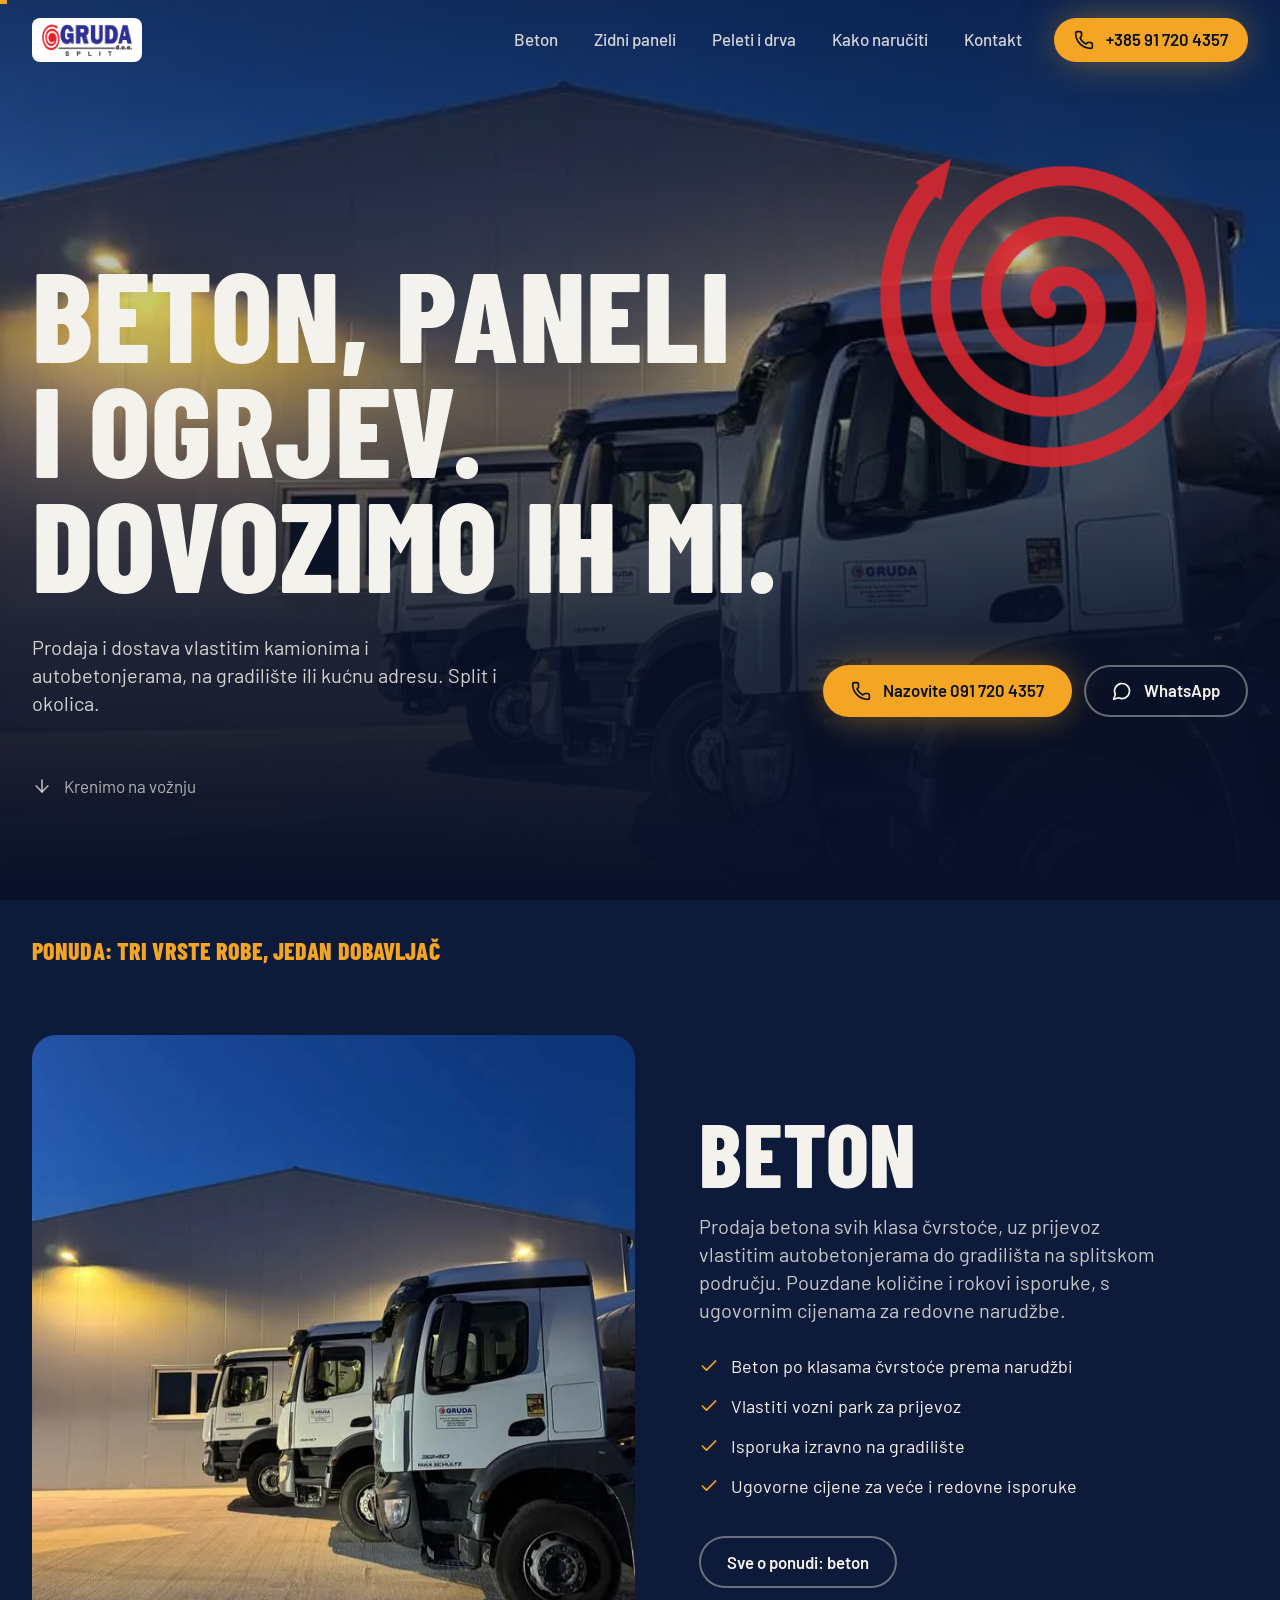
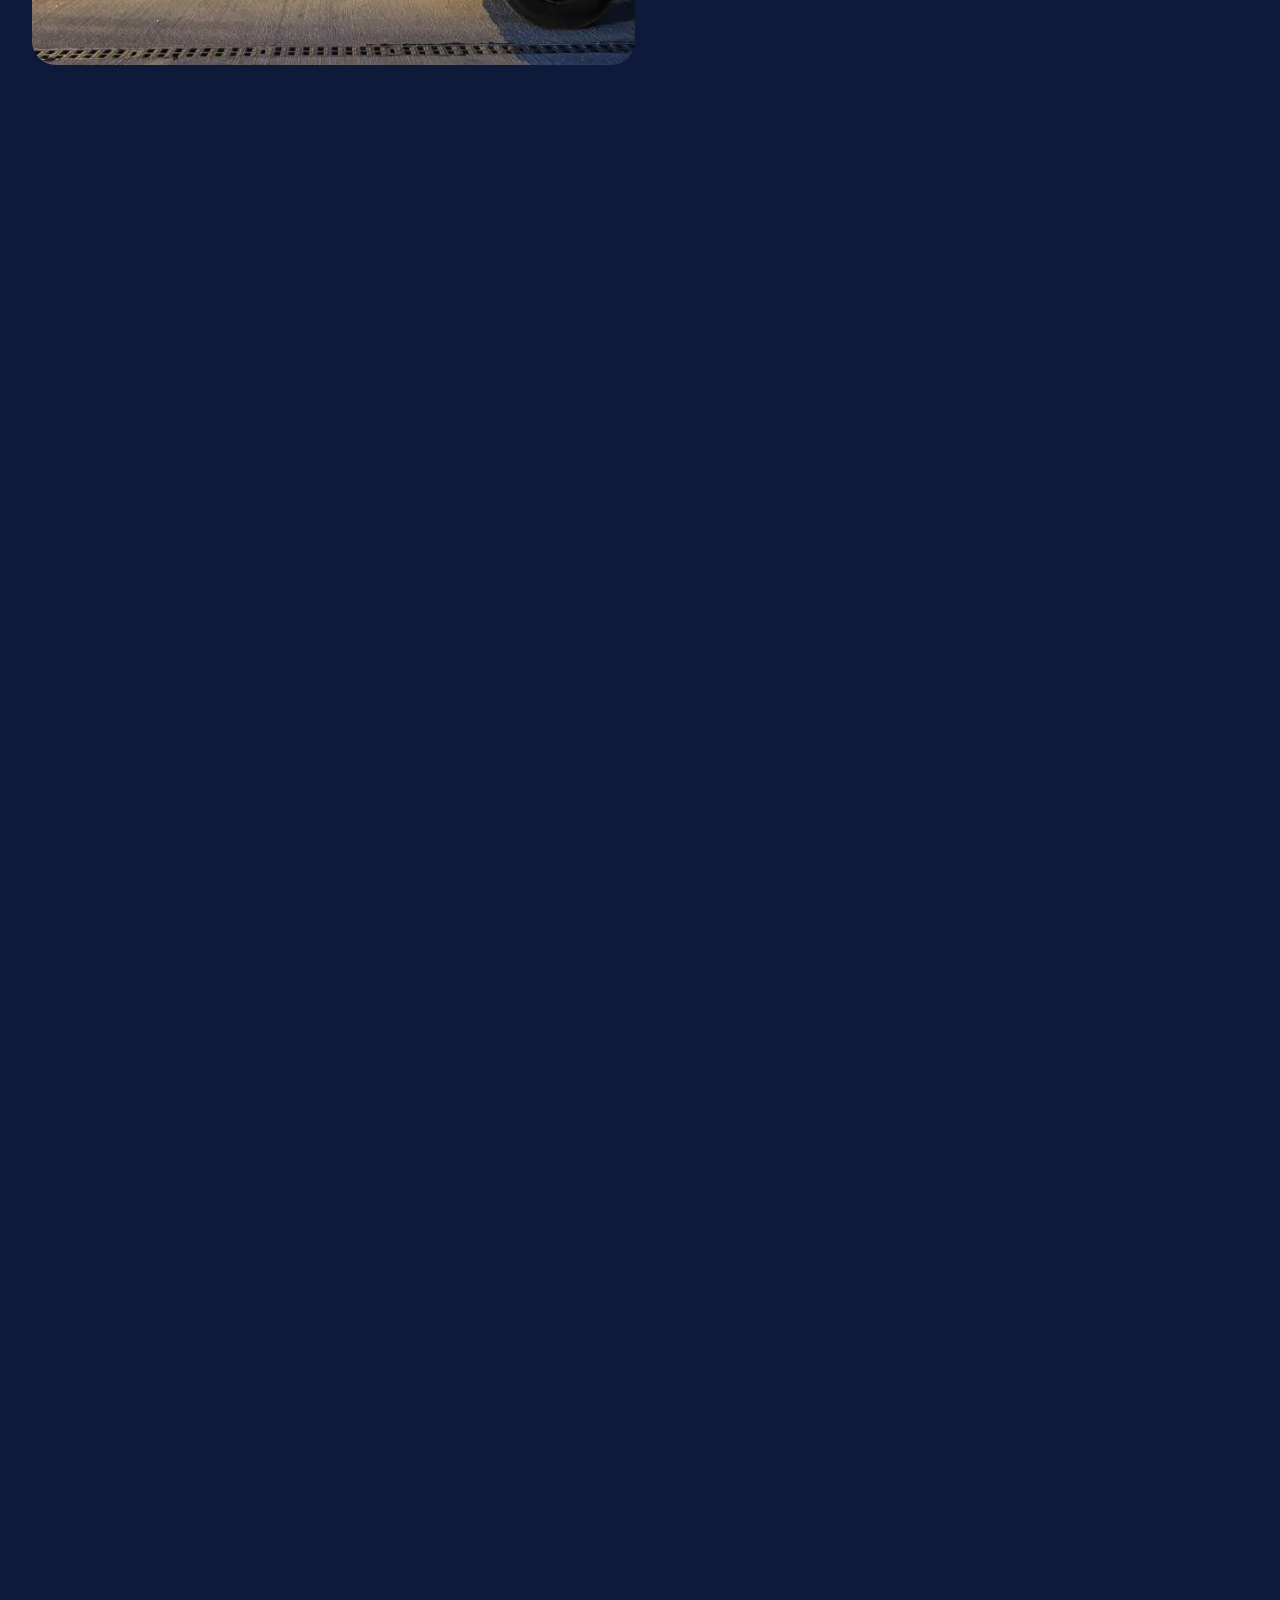
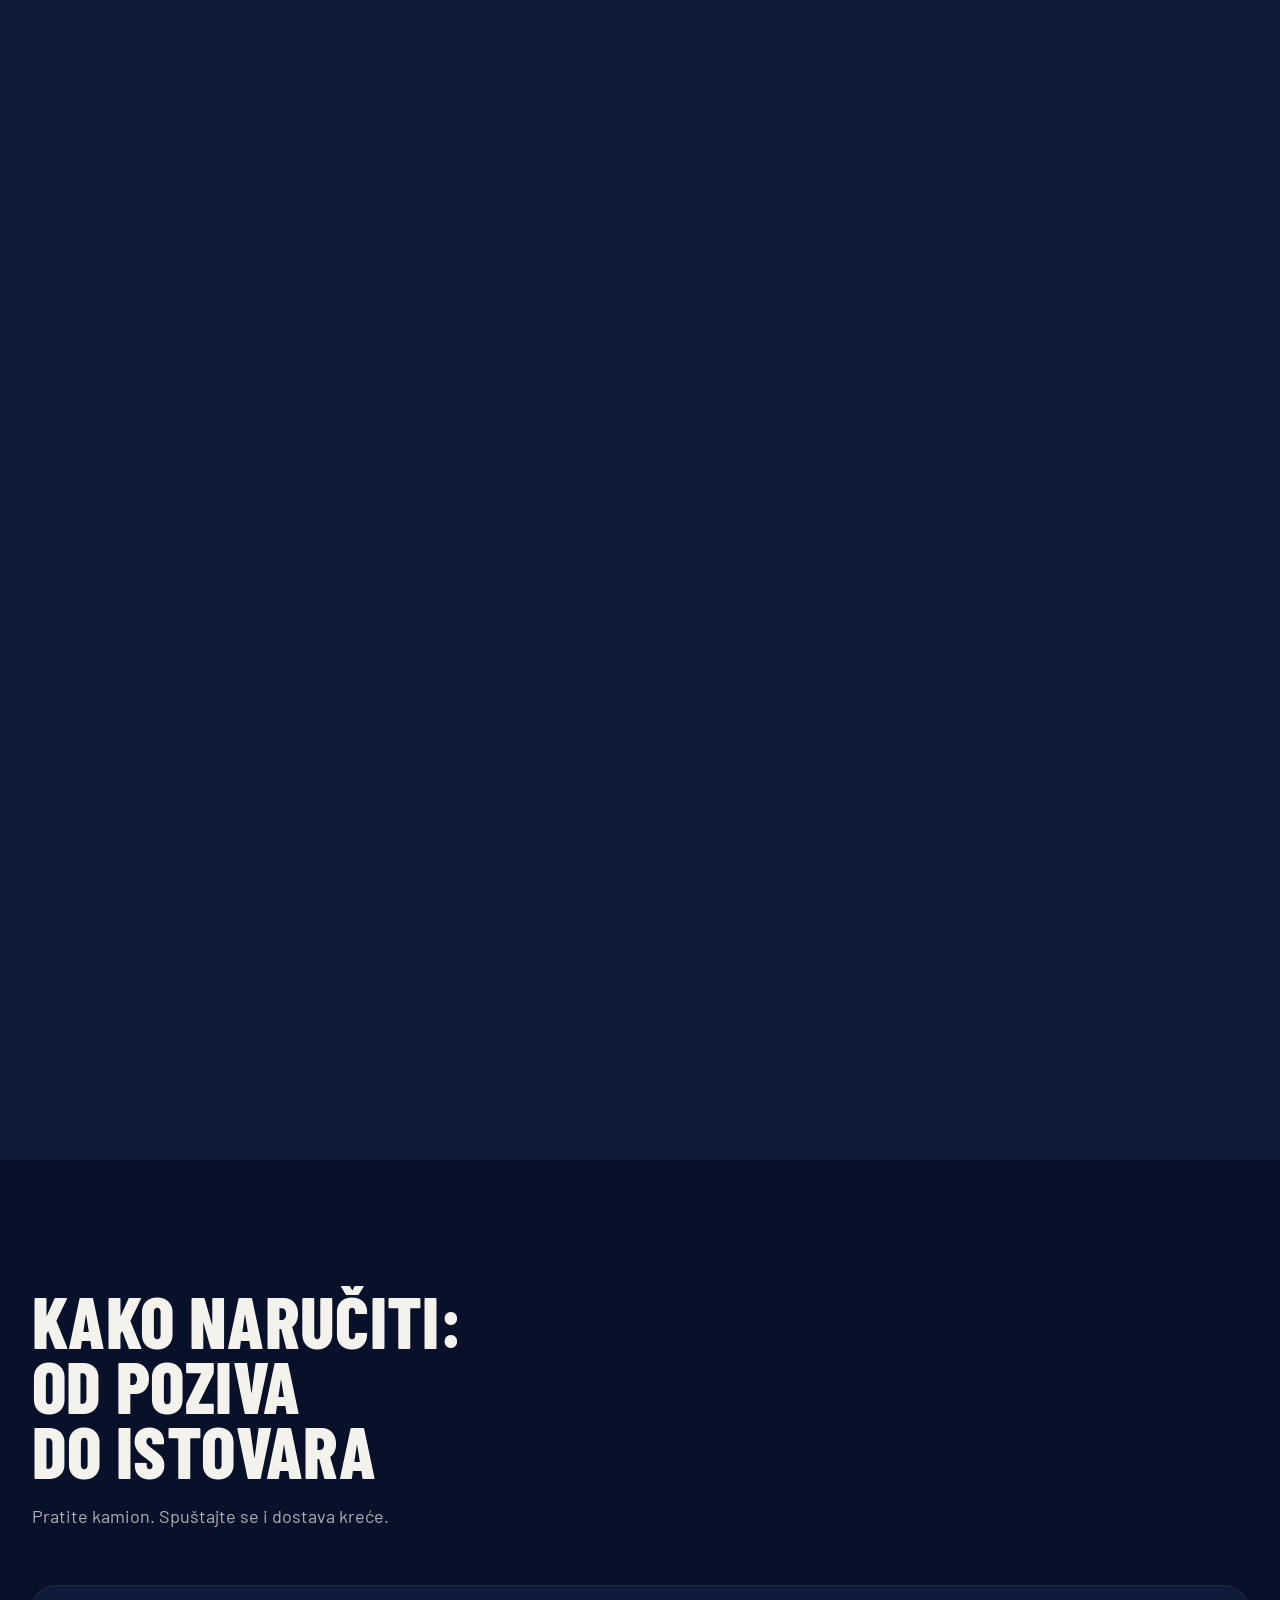
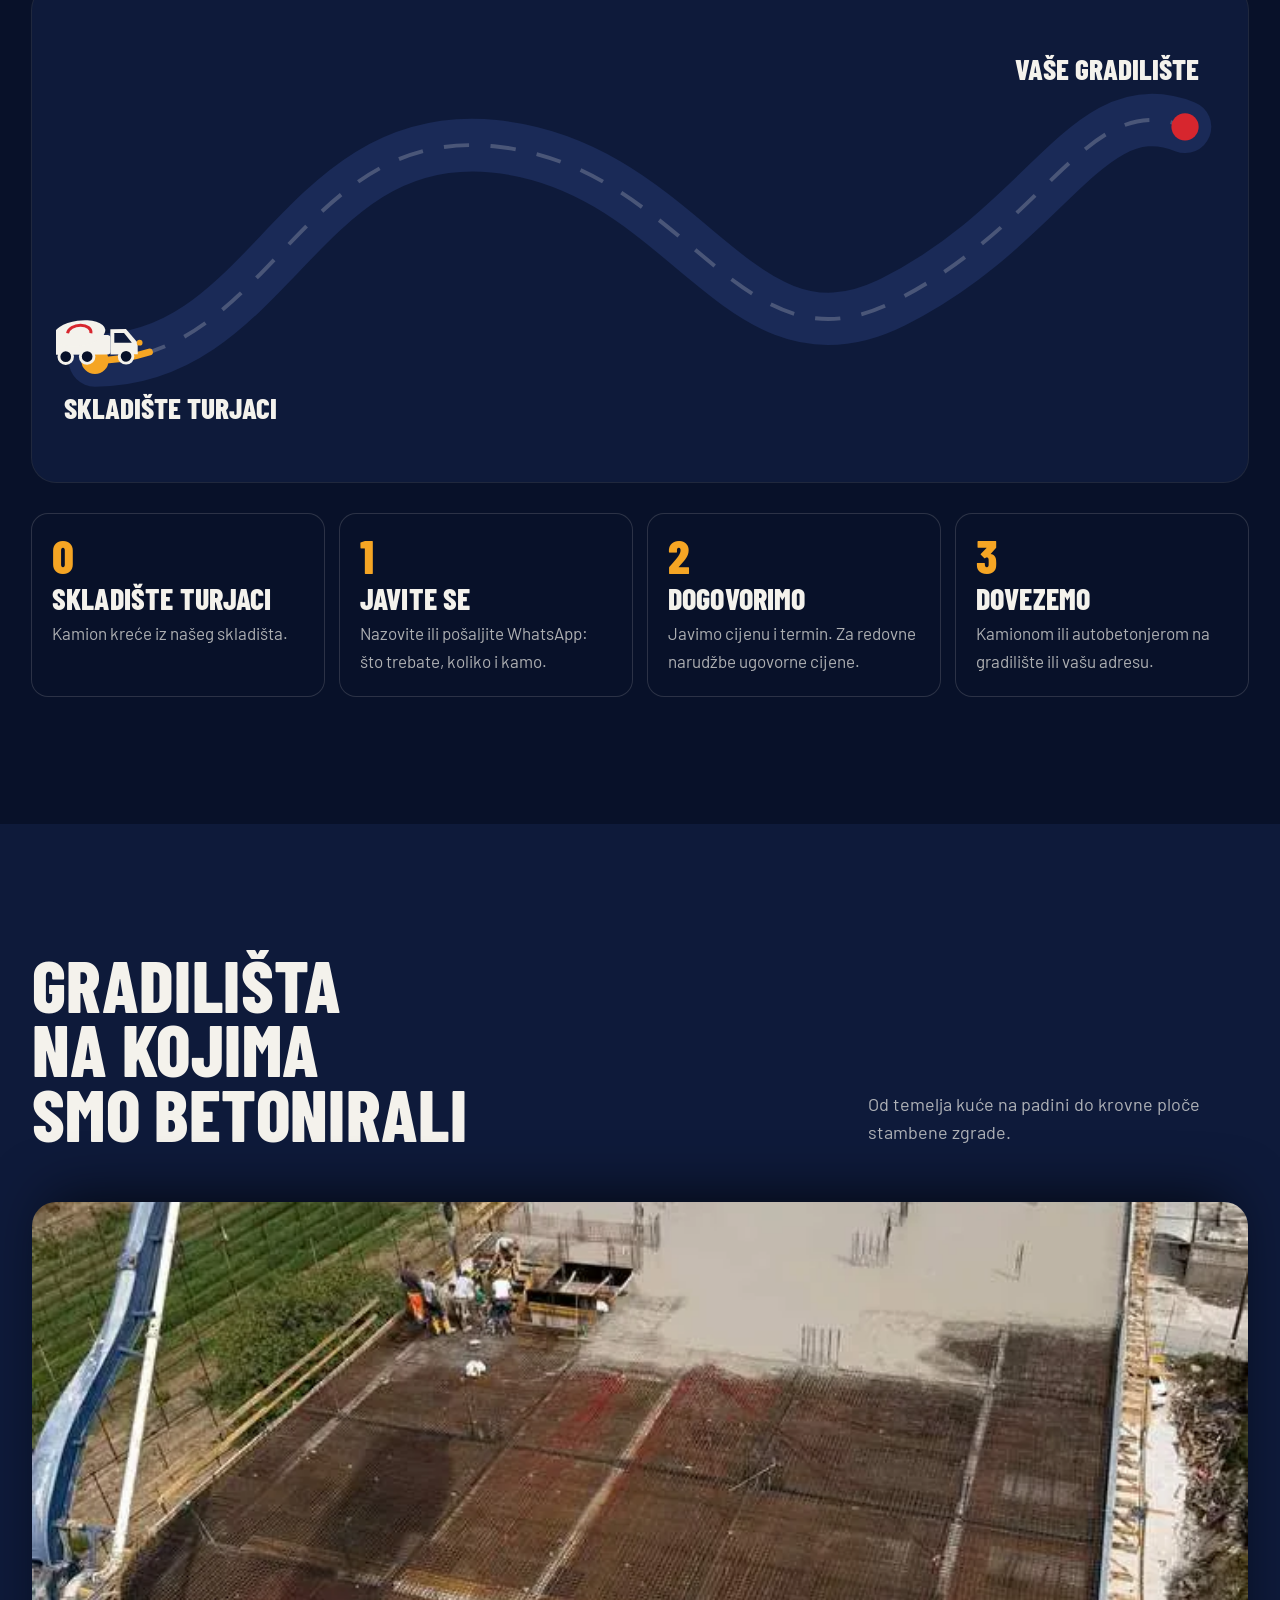
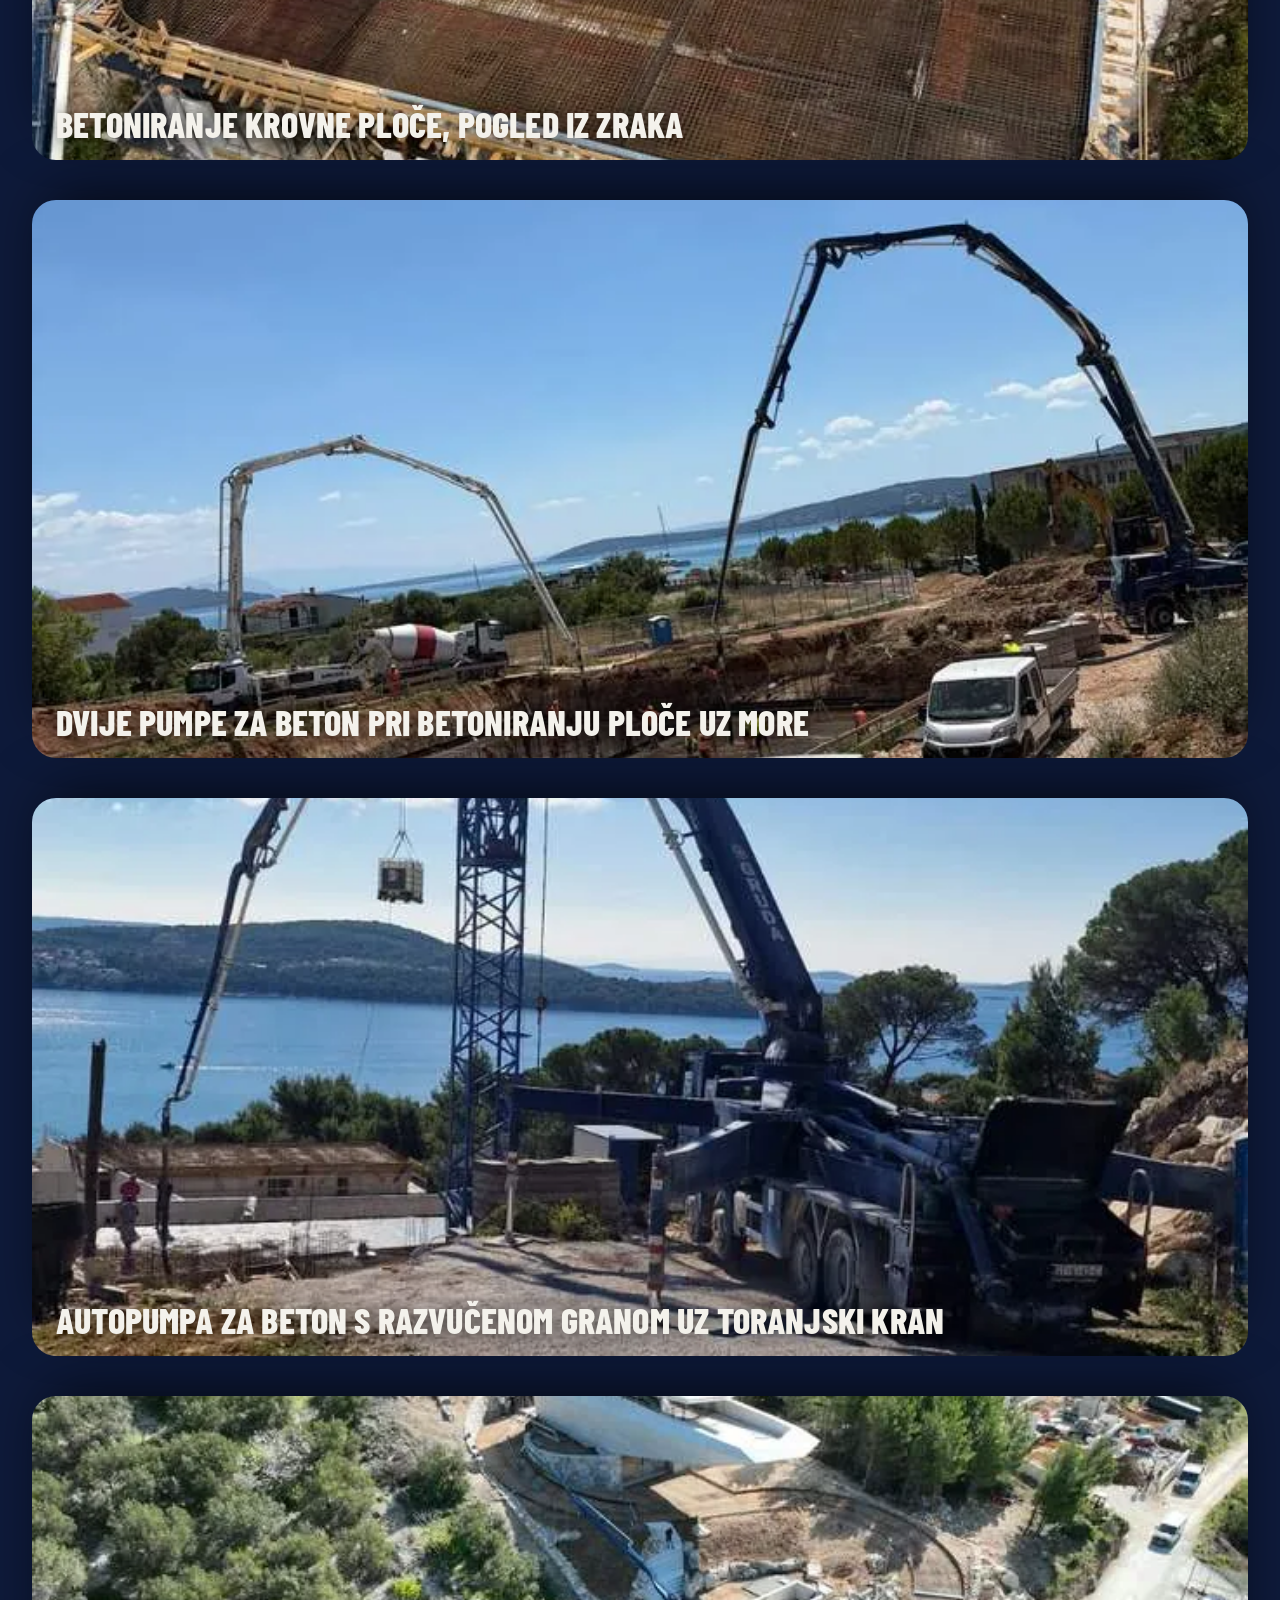
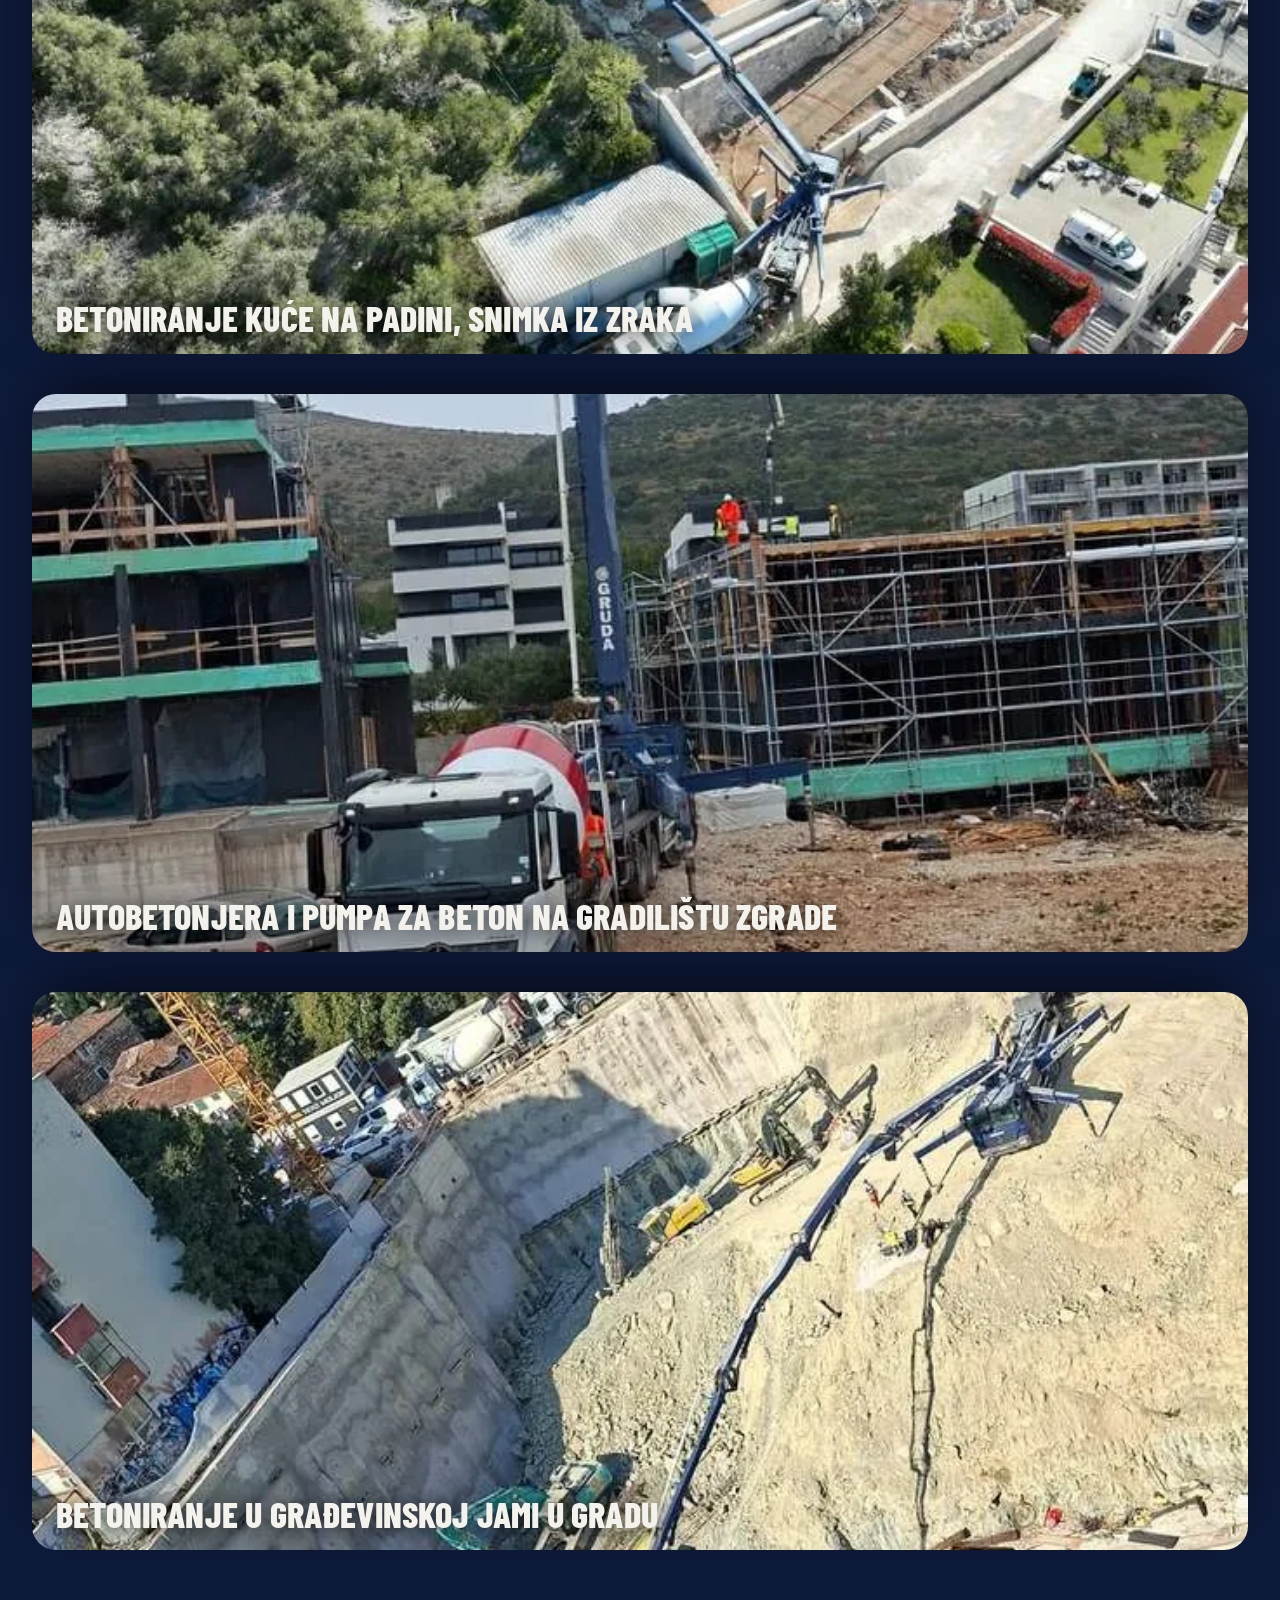
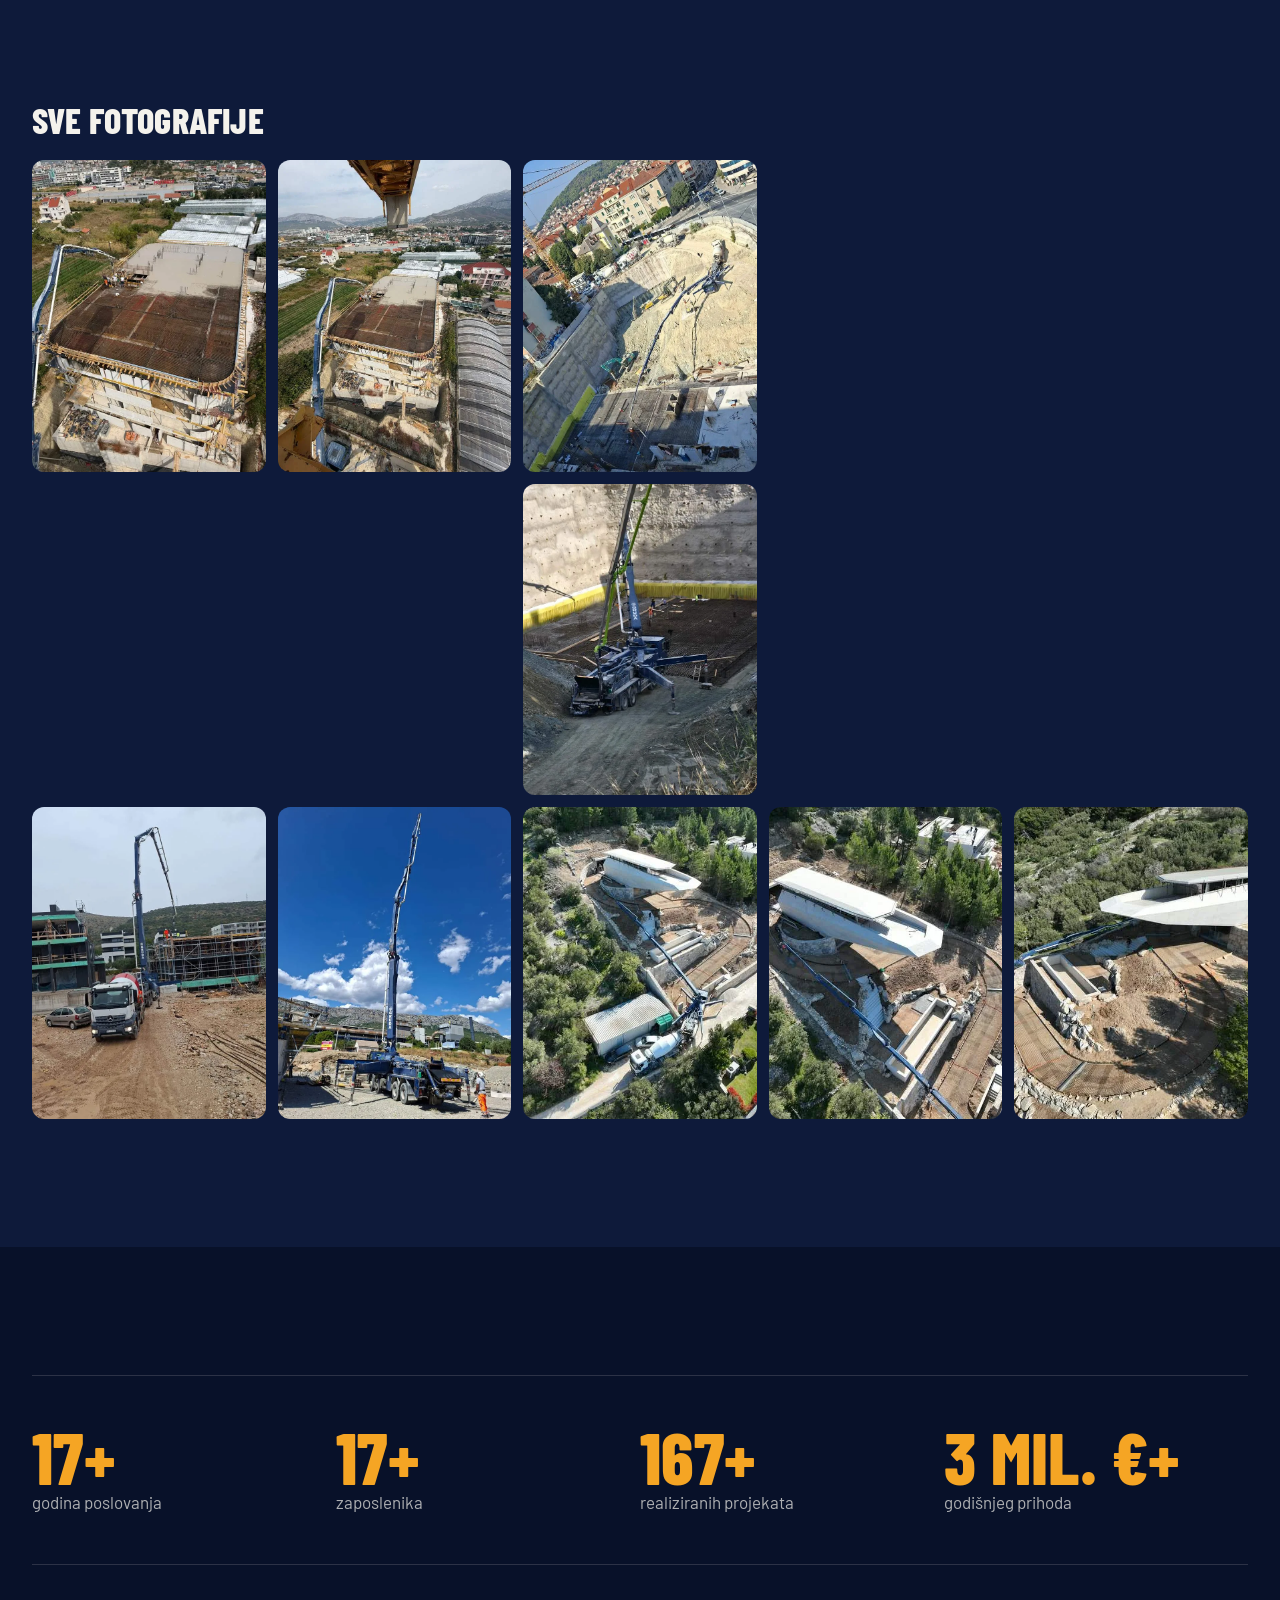
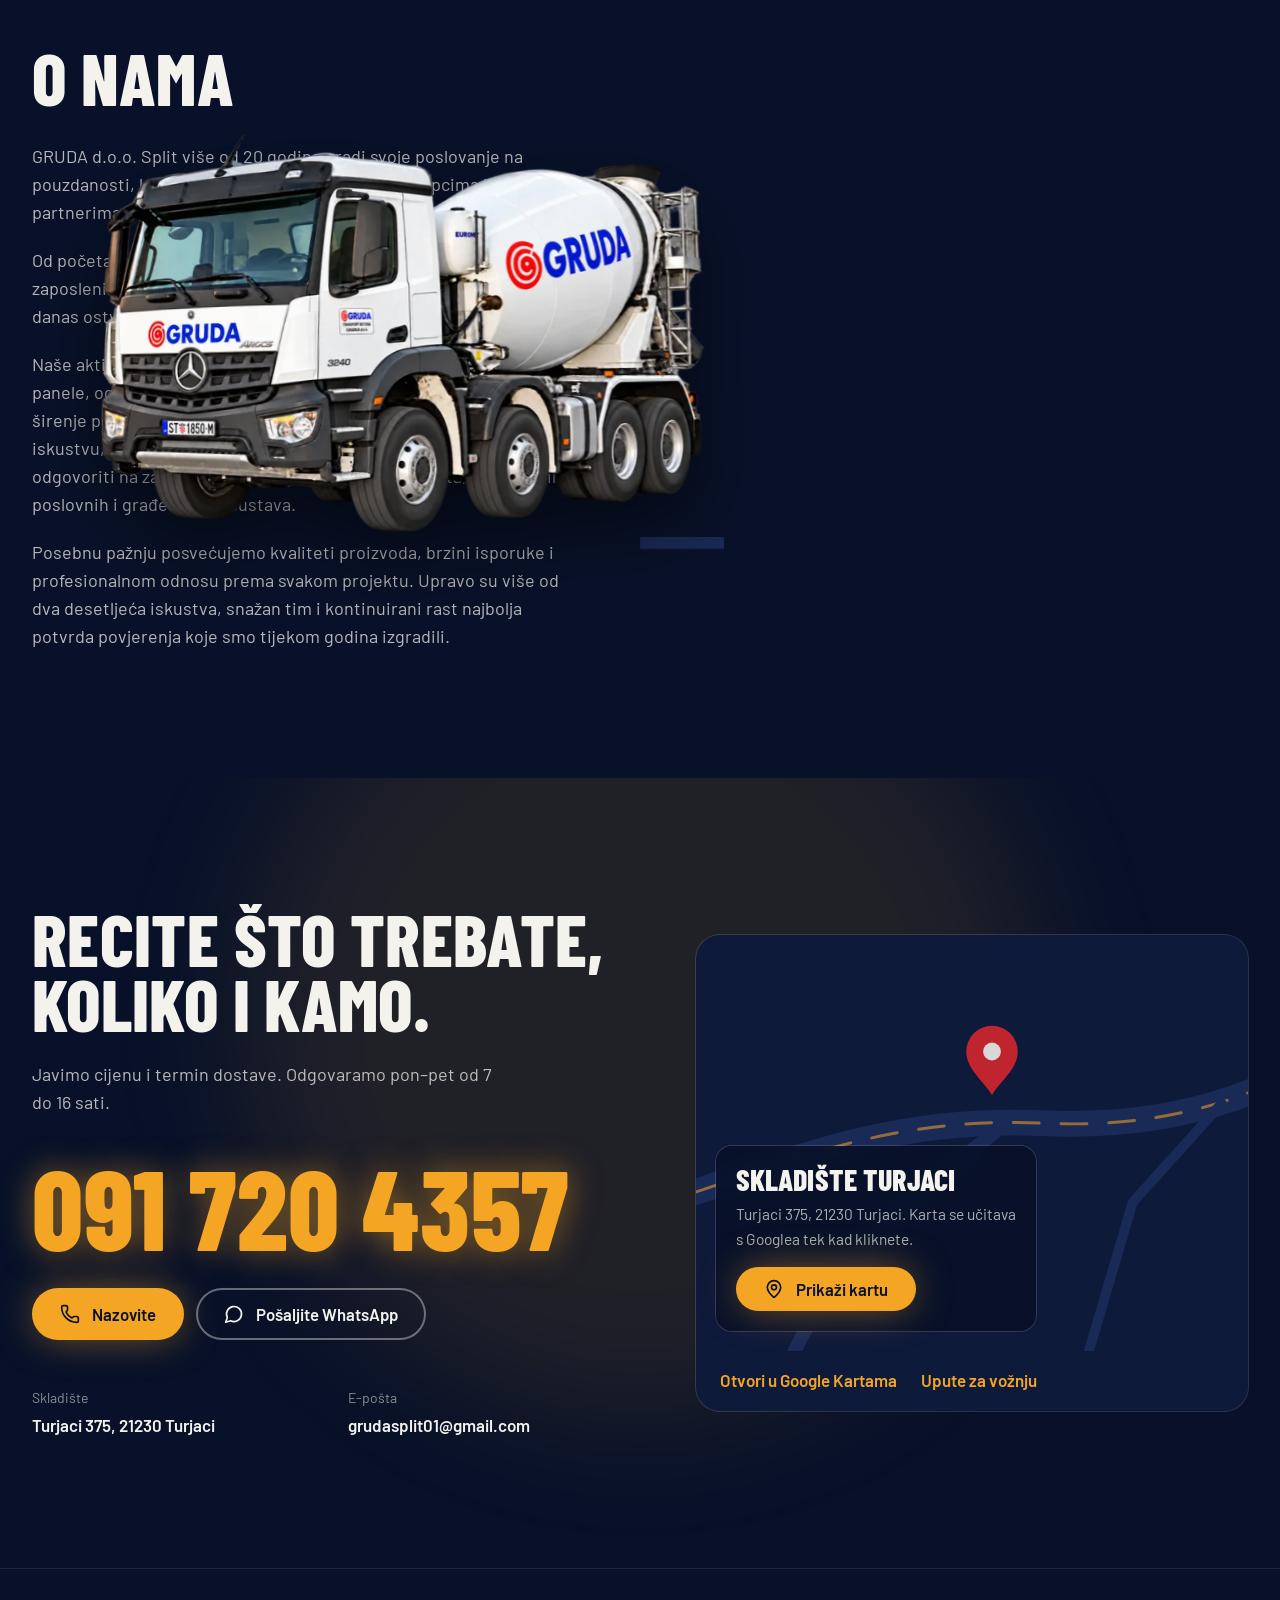
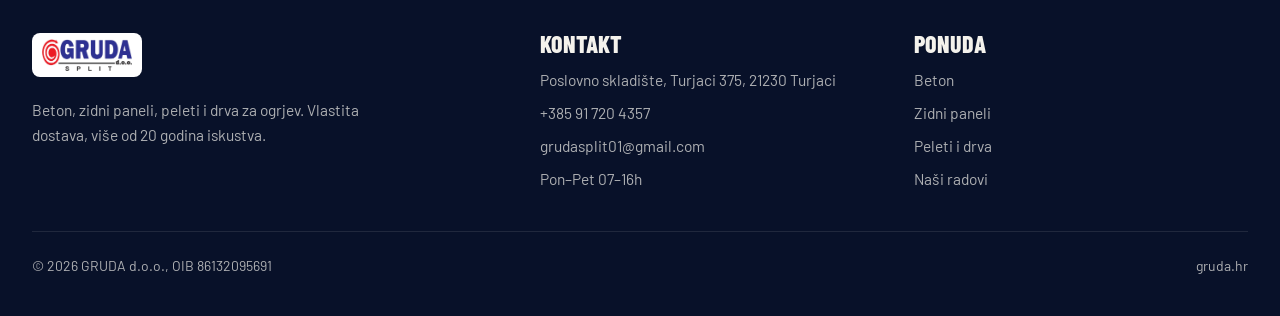
==== index.html @ 554a483a "gruda.hr v4 "Noćna smjena": početna, beton, zidni paneli, peleti i drva Statična stranica generirana" ====
<!DOCTYPE html>
<html lang="hr">
<head>
<meta charset="utf-8">
<meta name="viewport" content="width=device-width, initial-scale=1, viewport-fit=cover">
<title>GRUDA d.o.o. — Beton, zidni paneli, peleti i drva za ogrjev | Split</title>
<meta name="description" content="GRUDA d.o.o. Split — prodaja i prijevoz betona, zidni paneli za brzu gradnju te peleti i cijepano drvo za ogrjev. Vlastita dostava na splitskom području.">
<link rel="canonical" href="https://gruda.hr/">
<meta name="theme-color" content="#0e1a3a">
<link rel="icon" href="/favicon.ico" sizes="32x32">
<link rel="icon" type="image/png" sizes="48x48" href="/favicon.png">
<link rel="apple-touch-icon" href="/apple-touch-icon.png">
<meta property="og:type" content="website">
<meta property="og:site_name" content="GRUDA d.o.o.">
<meta property="og:locale" content="hr_HR">
<meta property="og:url" content="https://gruda.hr/">
<meta property="og:title" content="GRUDA d.o.o. — Beton, zidni paneli, peleti i drva za ogrjev | Split">
<meta property="og:description" content="GRUDA d.o.o. Split — prodaja i prijevoz betona, zidni paneli za brzu gradnju te peleti i cijepano drvo za ogrjev. Vlastita dostava na splitskom području.">
<meta property="og:image" content="https://gruda.hr/og-image.jpg">
<meta name="twitter:card" content="summary_large_image">
<link rel="preload" href="/fonts/barlow-condensed-800-latin.woff2" as="font" type="font/woff2" crossorigin>
<link rel="stylesheet" href="/css/app.css?v=c1793b54">
<script>if(!matchMedia('(prefers-reduced-motion: reduce)').matches){document.documentElement.classList.add('anim');setTimeout(function(){if(!window.gsap)document.documentElement.classList.remove('anim')},4000)}</script>
<script src="/js/gsap.min.js" defer></script>
<script src="/js/ScrollTrigger.min.js" defer></script>
<script type="application/ld+json">[{"@context": "https://schema.org", "@type": "LocalBusiness", "@id": "https://gruda.hr/#tvrtka", "name": "GRUDA d.o.o.", "url": "https://gruda.hr/", "image": "https://gruda.hr/og-image.jpg", "logo": "https://gruda.hr/img/logo.png", "description": "Prodaja i prijevoz betona, zidni paneli te peleti i drva za ogrjev, s vlastitom dostavom na splitskom području.", "telephone": "+385917204357", "email": "grudasplit01@gmail.com", "taxID": "86132095691", "address": {"@type": "PostalAddress", "streetAddress": "Turjaci 375", "addressLocality": "Turjaci", "postalCode": "21230", "addressCountry": "HR"}, "hasMap": "https://www.google.com/maps/place/GRUDA+d.o.o.+Poslovno+skladi%C5%A1te,+375,+21230,+Turjaci,+Hrvatska/data=!4m2!3m1!1s0x134aaf006aa585e5:0x57cebcf8c4d6bbeb!18m1!1e1", "areaServed": "Split i okolica", "numberOfEmployees": {"@type": "QuantitativeValue", "minValue": 20}, "openingHoursSpecification": {"@type": "OpeningHoursSpecification", "dayOfWeek": ["Monday", "Tuesday", "Wednesday", "Thursday", "Friday"], "opens": "07:00", "closes": "16:00"}}]</script>
</head>
<body>
<a href="#sadrzaj" class="sr-only z-[100] bg-reflektor px-4 py-2 text-noc-duboka focus:not-sr-only focus:fixed focus:start-3 focus:top-3">Preskoči na sadržaj</a>
<div id="napredak" class="fixed inset-x-0 top-0 z-[60] h-1 origin-left scale-x-0 bg-reflektor" aria-hidden="true"></div>
<header id="top" data-scrolled="0" class="fixed inset-x-0 top-0 z-50 transition-[background-color,box-shadow,backdrop-filter] duration-500 data-[scrolled=1]:bg-noc-duboka/85 data-[scrolled=1]:shadow-[0_10px_40px_-10px_rgb(0_0_0/.6)] data-[scrolled=1]:backdrop-blur-xl ">
<div class="mx-auto w-full max-w-[86rem] px-5 sm:px-8 flex h-20 items-center gap-4">
<a href="/" class="me-auto flex items-center rounded-lg bg-white px-2.5 py-1.5" aria-label="GRUDA d.o.o. — početna"><img src="/img/logo.png" alt="GRUDA d.o.o. Split" width="420" height="150" class="h-8 w-auto"></a>
<nav id="nav" aria-label="Glavni izbornik" class="absolute inset-x-0 top-full hidden flex-col gap-1 bg-noc-duboka/95 p-4 backdrop-blur-xl lg:static lg:flex lg:flex-row lg:bg-transparent lg:p-0 lg:backdrop-blur-none"><a href="/beton/" class="rounded-full px-4 py-2.5 font-medium transition hover:bg-kamion/10 text-kamion/85">Beton</a><a href="/zidni-paneli/" class="rounded-full px-4 py-2.5 font-medium transition hover:bg-kamion/10 text-kamion/85">Zidni paneli</a><a href="/peleti-i-drva/" class="rounded-full px-4 py-2.5 font-medium transition hover:bg-kamion/10 text-kamion/85">Peleti i drva</a><a href="/#ruta" class="rounded-full px-4 py-2.5 font-medium transition hover:bg-kamion/10 text-kamion/85">Kako naručiti</a><a href="/#kontakt" class="rounded-full px-4 py-2.5 font-medium transition hover:bg-kamion/10 text-kamion/85">Kontakt</a></nav>
<a href="tel:+385917204357" class="gumb gumb-svjetlo hidden min-h-11 px-5 lg:inline-flex"><svg class="size-5 shrink-0" viewBox="0 0 24 24" fill="none" stroke="currentColor" stroke-width="2" stroke-linecap="round" stroke-linejoin="round" aria-hidden="true" focusable="false"><path d="M13.832 16.568a1 1 0 0 0 1.213-.303l.355-.465A2 2 0 0 1 17 15h3a2 2 0 0 1 2 2v3a2 2 0 0 1-2 2A18 18 0 0 1 2 4a2 2 0 0 1 2-2h3a2 2 0 0 1 2 2v3a2 2 0 0 1-.8 1.6l-.468.351a1 1 0 0 0-.292 1.233 14 14 0 0 0 6.392 6.384"/></svg>+385 91 720 4357</a>
<button id="navbtn" type="button" aria-label="Izbornik" aria-controls="nav" aria-expanded="false" class="grid size-12 place-items-center rounded-full bg-noc-duboka/60 ring-1 ring-kamion/30 backdrop-blur lg:hidden"><svg class="size-6" viewBox="0 0 24 24" fill="none" stroke="currentColor" stroke-width="2" stroke-linecap="round" stroke-linejoin="round" aria-hidden="true" focusable="false"><line x1="4" x2="20" y1="7" y2="7"/><line x1="4" x2="20" y1="12" y2="12"/><line x1="4" x2="20" y1="17" y2="17"/></svg></button>
</div></header>
<main id="sadrzaj">
<section data-hero class="relative isolate flex min-h-[100svh] items-end overflow-hidden">
<div class="absolute inset-0 -z-20 overflow-hidden" data-reflektor><picture><source type="image/webp" srcset="/img/beton-2.webp"><img src="/img/beton-2.jpg" alt="GRUDA autobetonjere ispred skladišta u Turjacima noću" width="720" height="960" class="size-full origin-bottom object-cover" fetchpriority="high" data-hero-zum></picture></div>
<div class="absolute inset-0 -z-10 bg-[linear-gradient(to_top,#081129_0%,rgb(8_17_41/.85)_30%,rgb(8_17_41/.2)_65%,rgb(8_17_41/.55)_100%)]"></div>
<div class="mx-auto w-full max-w-[86rem] px-5 sm:px-8 pt-36 pb-16 sm:pb-24">
<h1 class="max-w-[13ch] text-[clamp(3.6rem,10vw,9rem)]"><span class="rijec"><span data-rijec>Beton,</span></span> <span class="rijec"><span data-rijec>paneli</span></span> <span class="rijec"><span data-rijec>i</span></span> <span class="rijec"><span data-rijec>ogrjev.</span></span> <span class="rijec"><span data-rijec>Dovozimo</span></span> <span class="rijec"><span data-rijec>ih</span></span> <span class="rijec"><span data-rijec>mi.</span></span></h1>
<div class="mt-8 flex flex-col gap-8 lg:flex-row lg:items-end lg:justify-between">
<p data-hero-dolje class="max-w-[44ch] text-xl text-kamion/85">Prodaja i dostava vlastitim kamionima i autobetonjerama, na gradilište ili kućnu adresu. Split i okolica.</p>
<div data-hero-dolje class="flex flex-wrap gap-3"><a class="gumb gumb-svjetlo" href="tel:+385917204357"><svg class="size-5 shrink-0" viewBox="0 0 24 24" fill="none" stroke="currentColor" stroke-width="2" stroke-linecap="round" stroke-linejoin="round" aria-hidden="true" focusable="false"><path d="M13.832 16.568a1 1 0 0 0 1.213-.303l.355-.465A2 2 0 0 1 17 15h3a2 2 0 0 1 2 2v3a2 2 0 0 1-2 2A18 18 0 0 1 2 4a2 2 0 0 1 2-2h3a2 2 0 0 1 2 2v3a2 2 0 0 1-.8 1.6l-.468.351a1 1 0 0 0-.292 1.233 14 14 0 0 0 6.392 6.384"/></svg>Nazovite 091 720 4357</a>
<a class="gumb gumb-obrub" href="https://wa.me/385917204357" target="_blank" rel="noopener"><svg class="size-5 shrink-0" viewBox="0 0 24 24" fill="none" stroke="currentColor" stroke-width="2" stroke-linecap="round" stroke-linejoin="round" aria-hidden="true" focusable="false"><path d="M7.9 20A9 9 0 1 0 4 16.1L2 22Z"/></svg>WhatsApp</a></div>
</div>
<a href="#ponuda" data-hero-dolje class="mt-14 inline-flex items-center gap-3 text-kamion/70 hover:text-reflektor"><svg class="size-5 animate-bounce" viewBox="0 0 24 24" fill="none" stroke="currentColor" stroke-width="2" stroke-linecap="round" stroke-linejoin="round" aria-hidden="true" focusable="false"><path d="M12 5v14"/><path d="m19 12-7 7-7-7"/></svg>Krenimo na vožnju</a>
</div>
<div class="pointer-events-none absolute end-[-4rem] top-24 size-56 text-spirala opacity-90 sm:end-8 sm:size-72 lg:top-28 lg:size-96"><svg class="size-full" data-bubanj viewBox="-48 -48 296 296" aria-hidden="true" focusable="false"><path d="M108.0 100.0 L108.3 100.5 L108.6 101.0 L108.9 101.5 L109.2 102.1 L109.4 102.7 L109.5 103.3 L109.6 104.0 L109.7 104.7 L109.7 105.4 L109.7 106.1 L109.6 106.8 L109.5 107.6 L109.3 108.3 L109.1 109.1 L108.8 109.8 L108.5 110.6 L108.1 111.3 L107.6 112.0 L107.1 112.7 L106.5 113.4 L105.9 114.1 L105.2 114.7 L104.5 115.3 L103.7 115.9 L102.9 116.4 L102.0 116.9 L101.1 117.3 L100.1 117.7 L99.1 118.0 L98.1 118.3 L97.0 118.5 L95.9 118.6 L94.8 118.7 L93.6 118.7 L92.5 118.7 L91.3 118.5 L90.1 118.3 L88.9 118.0 L87.7 117.7 L86.5 117.2 L85.4 116.7 L84.2 116.1 L83.1 115.4 L82.0 114.7 L80.9 113.9 L79.9 113.0 L78.9 112.0 L77.9 110.9 L77.1 109.8 L76.2 108.7 L75.4 107.4 L74.7 106.1 L74.1 104.8 L73.5 103.3 L73.0 101.9 L72.6 100.4 L72.3 98.8 L72.1 97.3 L71.9 95.7 L71.9 94.0 L71.9 92.4 L72.0 90.7 L72.3 89.0 L72.6 87.3 L73.1 85.7 L73.6 84.0 L74.3 82.4 L75.0 80.8 L75.9 79.2 L76.8 77.6 L77.9 76.1 L79.0 74.6 L80.3 73.2 L81.6 71.9 L83.0 70.6 L84.5 69.4 L86.1 68.2 L87.8 67.2 L89.5 66.2 L91.4 65.4 L93.2 64.6 L95.2 63.9 L97.2 63.4 L99.2 62.9 L101.3 62.6 L103.4 62.4 L105.6 62.3 L107.7 62.3 L109.9 62.5 L112.1 62.8 L114.3 63.2 L116.5 63.7 L118.6 64.4 L120.8 65.2 L122.9 66.1 L124.9 67.1 L127.0 68.3 L128.9 69.6 L130.8 71.1 L132.7 72.6 L134.4 74.3 L136.1 76.0 L137.7 77.9 L139.1 79.9 L140.5 82.0 L141.8 84.1 L142.9 86.4 L144.0 88.7 L144.9 91.1 L145.6 93.6 L146.3 96.1 L146.8 98.7 L147.1 101.3 L147.3 104.0 L147.4 106.7 L147.3 109.4 L147.0 112.1 L146.6 114.8 L146.0 117.5 L145.3 120.2 L144.4 122.8 L143.3 125.4 L142.1 128.0 L140.8 130.5 L139.3 133.0 L137.6 135.3 L135.8 137.6 L133.9 139.8 L131.8 142.0 L129.6 144.0 L127.3 145.8 L124.9 147.6 L122.3 149.2 L119.7 150.7 L116.9 152.1 L114.1 153.3 L111.1 154.3 L108.1 155.2 L105.1 155.9 L102.0 156.4 L98.8 156.8 L95.6 157.0 L92.4 157.0 L89.2 156.8 L85.9 156.5 L82.7 155.9 L79.5 155.2 L76.3 154.3 L73.1 153.2 L70.0 151.9 L67.0 150.4 L64.0 148.8 L61.1 147.0 L58.3 145.0 L55.6 142.8 L53.1 140.5 L50.6 138.1 L48.3 135.4 L46.1 132.7 L44.0 129.8 L42.1 126.7 L40.4 123.6 L38.9 120.3 L37.5 117.0 L36.3 113.5 L35.3 110.0 L34.5 106.4 L33.9 102.8 L33.5 99.1 L33.3 95.3 L33.3 91.6 L33.6 87.8 L34.0 84.0 L34.7 80.3 L35.5 76.5 L36.6 72.8 L37.9 69.2 L39.5 65.6 L41.2 62.1 L43.1 58.7 L45.2 55.3 L47.6 52.1 L50.1 49.0 L52.8 46.0 L55.6 43.2 L58.7 40.5 L61.9 38.0 L65.2 35.7 L68.7 33.5 L72.4 31.6 L76.1 29.8 L80.0 28.3 L83.9 26.9 L88.0 25.8 L92.1 24.9 L96.3 24.2 L100.5 23.8 L104.8 23.6 L109.1 23.6 L113.4 23.9 L117.7 24.4 L122.0 25.2 L126.3 26.2 L130.5 27.5 L134.6 29.0 L138.7 30.7 L142.7 32.7 L146.6 34.9 L150.4 37.4 L154.0 40.0 L157.5 42.9 L160.9 45.9 L164.1 49.2 L167.1 52.7 L169.9 56.3 L172.6 60.1 L175.0 64.1 L177.2 68.2 L179.2 72.4 L180.9 76.8 L182.4 81.3 L183.7 85.8 L184.7 90.5 L185.4 95.2 L185.9 100.0 L186.1 104.8 L186.1 109.7 L185.7 114.5 L185.1 119.3 L184.2 124.2 L183.1 128.9 L181.7 133.7 L180.0 138.3 L178.0 142.9 L175.8 147.4 L173.3 151.7 L170.6 155.9 L167.6 160.0 L164.4 164.0 L161.0 167.7 L157.3 171.3 L153.4 174.6 L149.4 177.8 L145.1 180.7 L140.7 183.4 L136.1 185.9 L131.4 188.1 L126.5 190.1 L121.5 191.7 L116.4 193.1 L111.2 194.2 L106.0 195.1 L100.7 195.6 L95.3 195.8 L89.9 195.8 L84.5 195.4 L79.2 194.7 L73.8 193.8 L68.5 192.5 L63.3 190.9 L58.1 189.0 L53.0 186.8 L48.1 184.4 L43.3 181.6 L38.6 178.6 L34.1 175.3 L29.7 171.8 L25.6 168.0 L21.6 163.9 L17.9 159.7 L14.4 155.2 L11.1 150.5 L8.2 145.6 L5.4 140.5 L3.0 135.3 L0.8 129.9 L-1.0 124.4 L-2.6 118.8 L-3.8 113.1 L-4.7 107.3 L-5.3 101.5 L-5.6 95.6 L-5.5 89.7 L-5.1 83.7 L-4.4 77.8 L-3.3 71.9 L-1.9 66.1 L-0.2 60.3 L1.9 54.7 L4.3 49.1 L7.0 43.7 L10.0 38.4 L13.3 33.2 L16.9 28.3 L20.8 23.5 L24.9 18.9 L29.3 14.6 L34.0 10.5 L38.9 6.7 L44.1 3.1 L49.4 -0.2 L54.9 -3.2 L60.6 -5.8 L66.5 -8.2 L72.5 -10.2 L78.6 -11.9 L84.9 -13.3 L91.2 -14.3 L97.6 -15.0 L104.0 -15.3 L110.5 -15.2 L117.0 -14.8 L123.4 -14.0 L129.8 -12.9 L136.2 -11.3 L142.5 -9.5 L148.7 -7.2 L154.7 -4.7 L160.7 -1.8 L166.4 1.5 L172.0 5.1 L177.5 9.0 L182.6 13.2 L187.6 17.7 L192.3 22.5 L196.8 27.6 L201.0 32.9 L204.9 38.5 L208.4 44.3 L211.7 50.3 L214.6 56.5 L217.2 62.8 L219.4 69.3 L221.3 76.0 L222.8 82.7 L223.9 89.6 L224.6 96.5 L225.0 103.5 L224.9 110.5 L224.5 117.5 L223.7 124.5 L222.5 131.4 L220.8 138.3 L218.8 145.1 L216.4 151.8 L213.7 158.4 L210.5 164.9 L207.0 171.1 L203.2 177.2 L199.0 183.0 L194.4 188.7 L189.6 194.1 L184.4 199.2 L178.9 204.0 L173.2 208.5 L167.2 212.8 L161.0 216.6 L154.5 220.2 L147.8 223.4 L141.0 226.2" fill="none" stroke="currentColor" stroke-width="15" stroke-linecap="round"/><path d="M121.7 236.7 L142.9 211.3 L154.6 232.6Z" fill="currentColor"/></svg></div>
</section>

<section id="ponuda" data-usluge class="relative overflow-hidden bg-noc">
<div class="mx-auto w-full max-w-[86rem] px-5 sm:px-8 pt-24 lg:absolute lg:inset-x-0 lg:top-10 lg:z-10 lg:pt-0"><p class="cesta text-2xl text-reflektor">Ponuda: tri vrste robe, jedan dobavljač</p></div>
<div data-vodoravno class="flex flex-col"><article class="grid min-h-[100svh] w-screen shrink-0 items-center gap-10 px-5 py-24 sm:px-8 lg:grid-cols-[1.1fr_1fr] lg:gap-16 lg:px-[max(2rem,calc((100vw-86rem)/2+2rem))]">
<div class="relative h-[50svh] overflow-hidden rounded-3xl lg:h-[70svh]"><picture><source type="image/webp" srcset="/img/beton-2.webp"><img src="/img/beton-2.jpg" alt="Beton s dostavom na gradilište" width="720" height="960" class="size-full object-cover" loading="lazy" decoding="async" data-ploca-foto></picture></div>
<div data-ploca-tekst>
<h3 class="text-[clamp(3.6rem,7vw,6.5rem)]">Beton</h3>
<p class="mt-5 max-w-[42ch] text-xl text-kamion/80">Prodaja betona svih klasa čvrstoće, uz prijevoz vlastitim autobetonjerama do gradilišta na splitskom području. Pouzdane količine i rokovi isporuke, s ugovornim cijenama za redovne narudžbe.</p>
<ul class="mt-7 grid gap-3 text-lg"><li class="flex items-center gap-3"><svg class="size-5 text-reflektor" viewBox="0 0 24 24" fill="none" stroke="currentColor" stroke-width="2" stroke-linecap="round" stroke-linejoin="round" aria-hidden="true" focusable="false"><path d="M20 6 9 17l-5-5"/></svg>Beton po klasama čvrstoće prema narudžbi</li><li class="flex items-center gap-3"><svg class="size-5 text-reflektor" viewBox="0 0 24 24" fill="none" stroke="currentColor" stroke-width="2" stroke-linecap="round" stroke-linejoin="round" aria-hidden="true" focusable="false"><path d="M20 6 9 17l-5-5"/></svg>Vlastiti vozni park za prijevoz</li><li class="flex items-center gap-3"><svg class="size-5 text-reflektor" viewBox="0 0 24 24" fill="none" stroke="currentColor" stroke-width="2" stroke-linecap="round" stroke-linejoin="round" aria-hidden="true" focusable="false"><path d="M20 6 9 17l-5-5"/></svg>Isporuka izravno na gradilište</li><li class="flex items-center gap-3"><svg class="size-5 text-reflektor" viewBox="0 0 24 24" fill="none" stroke="currentColor" stroke-width="2" stroke-linecap="round" stroke-linejoin="round" aria-hidden="true" focusable="false"><path d="M20 6 9 17l-5-5"/></svg>Ugovorne cijene za veće i redovne isporuke</li></ul>
<a href="/beton/" class="gumb gumb-obrub mt-9">Sve o ponudi: beton</a>
</div></article><article class="grid min-h-[100svh] w-screen shrink-0 items-center gap-10 px-5 py-24 sm:px-8 lg:grid-cols-[1.1fr_1fr] lg:gap-16 lg:px-[max(2rem,calc((100vw-86rem)/2+2rem))]">
<div class="relative h-[50svh] overflow-hidden rounded-3xl lg:h-[70svh]"><picture><source type="image/webp" srcset="/img/paneli-1.webp"><img src="/img/paneli-1.jpg" alt="Zidni paneli za brzu gradnju" width="760" height="569" class="size-full object-cover" loading="lazy" decoding="async" data-ploca-foto></picture></div>
<div data-ploca-tekst>
<h3 class="text-[clamp(3.6rem,7vw,6.5rem)]">Zidni paneli</h3>
<p class="mt-5 max-w-[42ch] text-xl text-kamion/80">Zidni paneli za brzu i urednu gradnju obiteljskih kuća, gospodarskih objekata i pregradnih zidova. Jednostavnija montaža znači kraće rokove izgradnje uz dobra toplinska svojstva.</p>
<ul class="mt-7 grid gap-3 text-lg"><li class="flex items-center gap-3"><svg class="size-5 text-reflektor" viewBox="0 0 24 24" fill="none" stroke="currentColor" stroke-width="2" stroke-linecap="round" stroke-linejoin="round" aria-hidden="true" focusable="false"><path d="M20 6 9 17l-5-5"/></svg>Razne debljine i dimenzije panela</li><li class="flex items-center gap-3"><svg class="size-5 text-reflektor" viewBox="0 0 24 24" fill="none" stroke="currentColor" stroke-width="2" stroke-linecap="round" stroke-linejoin="round" aria-hidden="true" focusable="false"><path d="M20 6 9 17l-5-5"/></svg>Dobra toplinska izolacija</li><li class="flex items-center gap-3"><svg class="size-5 text-reflektor" viewBox="0 0 24 24" fill="none" stroke="currentColor" stroke-width="2" stroke-linecap="round" stroke-linejoin="round" aria-hidden="true" focusable="false"><path d="M20 6 9 17l-5-5"/></svg>Brža montaža od klasične gradnje</li><li class="flex items-center gap-3"><svg class="size-5 text-reflektor" viewBox="0 0 24 24" fill="none" stroke="currentColor" stroke-width="2" stroke-linecap="round" stroke-linejoin="round" aria-hidden="true" focusable="false"><path d="M20 6 9 17l-5-5"/></svg>Savjet pri odabiru panela za vaš projekt</li></ul>
<a href="/zidni-paneli/" class="gumb gumb-obrub mt-9">Sve o ponudi: zidni paneli</a>
</div></article><article class="grid min-h-[100svh] w-screen shrink-0 items-center gap-10 px-5 py-24 sm:px-8 lg:grid-cols-[1.1fr_1fr] lg:gap-16 lg:px-[max(2rem,calc((100vw-86rem)/2+2rem))]">
<div class="relative h-[50svh] overflow-hidden rounded-3xl lg:h-[70svh]"><picture><source type="image/webp" srcset="/img/ogrjev-3.webp"><img src="/img/ogrjev-3.jpg" alt="Peleti i drva za ogrjev" width="720" height="540" class="size-full object-cover" loading="lazy" decoding="async" data-ploca-foto></picture></div>
<div data-ploca-tekst>
<h3 class="text-[clamp(3.6rem,7vw,6.5rem)]">Peleti i drva</h3>
<p class="mt-5 max-w-[42ch] text-xl text-kamion/80">Drveni peleti i cijepano ogrjevno drvo za kućanstva i tvrtke. Kvalitetno gorivo s dostavom na adresu — pripremite se za sezonu grijanja na vrijeme.</p>
<ul class="mt-7 grid gap-3 text-lg"><li class="flex items-center gap-3"><svg class="size-5 text-reflektor" viewBox="0 0 24 24" fill="none" stroke="currentColor" stroke-width="2" stroke-linecap="round" stroke-linejoin="round" aria-hidden="true" focusable="false"><path d="M20 6 9 17l-5-5"/></svg>Peleti u vrećama i na rinfuzu</li><li class="flex items-center gap-3"><svg class="size-5 text-reflektor" viewBox="0 0 24 24" fill="none" stroke="currentColor" stroke-width="2" stroke-linecap="round" stroke-linejoin="round" aria-hidden="true" focusable="false"><path d="M20 6 9 17l-5-5"/></svg>Cijepano bukovo drvo</li><li class="flex items-center gap-3"><svg class="size-5 text-reflektor" viewBox="0 0 24 24" fill="none" stroke="currentColor" stroke-width="2" stroke-linecap="round" stroke-linejoin="round" aria-hidden="true" focusable="false"><path d="M20 6 9 17l-5-5"/></svg>Dostava na adresu</li><li class="flex items-center gap-3"><svg class="size-5 text-reflektor" viewBox="0 0 24 24" fill="none" stroke="currentColor" stroke-width="2" stroke-linecap="round" stroke-linejoin="round" aria-hidden="true" focusable="false"><path d="M20 6 9 17l-5-5"/></svg>Pogodnosti za veće količine</li></ul>
<a href="/peleti-i-drva/" class="gumb gumb-obrub mt-9">Sve o ponudi: peleti i drva</a>
</div></article></div>
</section>

<section id="ruta" data-ruta class="relative overflow-x-clip bg-noc-duboka py-24 sm:py-32"><div class="mx-auto w-full max-w-[86rem] px-5 sm:px-8">
<h2 class="max-w-[16ch] text-6xl sm:text-7xl" data-udji>Kako naručiti: od poziva do istovara</h2>
<p class="mt-5 max-w-[50ch] text-lg text-kamion/70" data-udji>Pratite kamion. Spuštajte se i dostava kreće.</p>
<div class="relative mt-14 overflow-hidden rounded-3xl bg-noc p-2 ring-1 ring-kamion/10 sm:p-6">
<svg viewBox="0 0 1200 460" class="h-auto w-full" aria-hidden="true">
<path d="M40 360 C 220 360, 250 120, 450 140 S 700 380, 860 300 S 1060 80, 1160 120" fill="none" stroke="#1a2a57" stroke-width="54" stroke-linecap="round"/>
<path class="cesta-crta" d="M40 360 C 220 360, 250 120, 450 140 S 700 380, 860 300 S 1060 80, 1160 120" fill="none" stroke="#f4f2ec" stroke-opacity=".22" stroke-width="4"/>
<path id="put" d="M40 360 C 220 360, 250 120, 450 140 S 700 380, 860 300 S 1060 80, 1160 120" fill="none" stroke="#f5a524" stroke-width="7" stroke-linecap="round"/>
<g fill="#f4f2ec" font-family="Barlow Condensed, sans-serif" font-weight="800" font-size="30">
<circle cx="40" cy="360" r="14" fill="#f5a524"/><text x="8" y="420">SKLADIŠTE TURJACI</text>
<circle cx="1160" cy="120" r="14" fill="#d7262e"/><text x="985" y="72">VAŠE GRADILIŠTE</text></g>
<g id="kamion"><g transform="translate(-46 -40)">
<rect x="0" y="14" width="62" height="20" rx="3" fill="#f4f2ec"/>
<ellipse cx="30" cy="12" rx="27" ry="13" fill="#f4f2ec" transform="rotate(-8 30 12)"/>
<path d="M18 12 a12 8 -8 1 1 24 0" fill="none" stroke="#d7262e" stroke-width="3"/>
<path d="M62 8 h16 l12 14 v12 h-28z" fill="#f4f2ec"/><path d="M66 12 h10 l8 10 h-18z" fill="#0e1a3a"/>
<circle cx="16" cy="36" r="7" fill="#081129" stroke="#f4f2ec" stroke-width="3"/><circle cx="38" cy="36" r="7" fill="#081129" stroke="#f4f2ec" stroke-width="3"/><circle cx="78" cy="36" r="7" fill="#081129" stroke="#f4f2ec" stroke-width="3"/>
<circle cx="92" cy="22" r="3" fill="#f5a524"/></g></g>
</svg></div>
<ol class="mt-8 grid gap-4 sm:grid-cols-2 lg:grid-cols-4"><li data-stanica class="group rounded-2xl p-5 ring-1 ring-kamion/15 transition duration-500 [&.upaljeno]:bg-reflektor [&.upaljeno]:text-noc-duboka [&.upaljeno]:ring-reflektor"><span class="cesta block text-5xl text-reflektor transition group-[.upaljeno]:text-noc-duboka">0</span><p class="cesta mt-2 text-3xl">Skladište Turjaci</p><p class="mt-2 text-kamion/70 transition group-[.upaljeno]:text-noc-duboka/80">Kamion kreće iz našeg skladišta.</p></li><li data-stanica class="group rounded-2xl p-5 ring-1 ring-kamion/15 transition duration-500 [&.upaljeno]:bg-reflektor [&.upaljeno]:text-noc-duboka [&.upaljeno]:ring-reflektor"><span class="cesta block text-5xl text-reflektor transition group-[.upaljeno]:text-noc-duboka">1</span><p class="cesta mt-2 text-3xl">Javite se</p><p class="mt-2 text-kamion/70 transition group-[.upaljeno]:text-noc-duboka/80">Nazovite ili pošaljite WhatsApp: što trebate, koliko i kamo.</p></li><li data-stanica class="group rounded-2xl p-5 ring-1 ring-kamion/15 transition duration-500 [&.upaljeno]:bg-reflektor [&.upaljeno]:text-noc-duboka [&.upaljeno]:ring-reflektor"><span class="cesta block text-5xl text-reflektor transition group-[.upaljeno]:text-noc-duboka">2</span><p class="cesta mt-2 text-3xl">Dogovorimo</p><p class="mt-2 text-kamion/70 transition group-[.upaljeno]:text-noc-duboka/80">Javimo cijenu i termin. Za redovne narudžbe ugovorne cijene.</p></li><li data-stanica class="group rounded-2xl p-5 ring-1 ring-kamion/15 transition duration-500 [&.upaljeno]:bg-reflektor [&.upaljeno]:text-noc-duboka [&.upaljeno]:ring-reflektor"><span class="cesta block text-5xl text-reflektor transition group-[.upaljeno]:text-noc-duboka">3</span><p class="cesta mt-2 text-3xl">Dovezemo</p><p class="mt-2 text-kamion/70 transition group-[.upaljeno]:text-noc-duboka/80">Kamionom ili autobetonjerom na gradilište ili vašu adresu.</p></li></ol>
</div></section>

<section id="radovi" class="overflow-x-clip bg-noc py-24 sm:py-32"><div class="mx-auto w-full max-w-[86rem] px-5 sm:px-8">
<div class="mb-14 flex flex-wrap items-end justify-between gap-6">
<h2 class="max-w-[14ch] text-6xl sm:text-7xl" data-udji="lijevo">Gradilišta na kojima smo betonirali</h2>
<p class="max-w-[38ch] text-lg text-kamion/70" data-udji="desno">Od temelja kuće na padini do krovne ploče stambene zgrade.</p></div>
<div data-hrpa data-galerija class="relative grid gap-10 pb-[10vh]"><div class="sticky" style="top:calc(6rem + 0.0rem)"><button type="button" aria-label="Povećaj: Betoniranje krovne ploče, pogled iz zraka" class="relative block w-full overflow-hidden rounded-3xl shadow-[0_-20px_60px_-20px_rgb(0_0_0/.8)]"><picture><source type="image/webp" srcset="/img/radovi-01.webp"><img src="/img/radovi-01.jpg" alt="Betoniranje krovne ploče, pogled iz zraka" width="700" height="933" class="h-[62svh] w-full object-cover" loading="lazy" decoding="async" ></picture><span class="cesta absolute bottom-5 start-6 max-w-[80%] text-start text-3xl text-kamion drop-shadow-[0_2px_12px_rgb(0_0_0/.8)] sm:text-4xl">Betoniranje krovne ploče, pogled iz zraka</span></button></div><div class="sticky" style="top:calc(6rem + 1.2rem)"><button type="button" aria-label="Povećaj: Dvije pumpe za beton pri betoniranju ploče uz more" class="relative block w-full overflow-hidden rounded-3xl shadow-[0_-20px_60px_-20px_rgb(0_0_0/.8)]"><picture><source type="image/webp" srcset="/img/radovi-06.webp"><img src="/img/radovi-06.jpg" alt="Dvije pumpe za beton pri betoniranju ploče uz more" width="700" height="933" class="h-[62svh] w-full object-cover" loading="lazy" decoding="async" ></picture><span class="cesta absolute bottom-5 start-6 max-w-[80%] text-start text-3xl text-kamion drop-shadow-[0_2px_12px_rgb(0_0_0/.8)] sm:text-4xl">Dvije pumpe za beton pri betoniranju ploče uz more</span></button></div><div class="sticky" style="top:calc(6rem + 2.4rem)"><button type="button" aria-label="Povećaj: Autopumpa za beton s razvučenom granom uz toranjski kran" class="relative block w-full overflow-hidden rounded-3xl shadow-[0_-20px_60px_-20px_rgb(0_0_0/.8)]"><picture><source type="image/webp" srcset="/img/radovi-07.webp"><img src="/img/radovi-07.jpg" alt="Autopumpa za beton s razvučenom granom uz toranjski kran" width="700" height="1244" class="h-[62svh] w-full object-cover" loading="lazy" decoding="async" ></picture><span class="cesta absolute bottom-5 start-6 max-w-[80%] text-start text-3xl text-kamion drop-shadow-[0_2px_12px_rgb(0_0_0/.8)] sm:text-4xl">Autopumpa za beton s razvučenom granom uz toranjski kran</span></button></div><div class="sticky" style="top:calc(6rem + 3.5999999999999996rem)"><button type="button" aria-label="Povećaj: Betoniranje kuće na padini, snimka iz zraka" class="relative block w-full overflow-hidden rounded-3xl shadow-[0_-20px_60px_-20px_rgb(0_0_0/.8)]"><picture><source type="image/webp" srcset="/img/radovi-13.webp"><img src="/img/radovi-13.jpg" alt="Betoniranje kuće na padini, snimka iz zraka" width="700" height="524" class="h-[62svh] w-full object-cover" loading="lazy" decoding="async" ></picture><span class="cesta absolute bottom-5 start-6 max-w-[80%] text-start text-3xl text-kamion drop-shadow-[0_2px_12px_rgb(0_0_0/.8)] sm:text-4xl">Betoniranje kuće na padini, snimka iz zraka</span></button></div><div class="sticky" style="top:calc(6rem + 4.8rem)"><button type="button" aria-label="Povećaj: Autobetonjera i pumpa za beton na gradilištu zgrade" class="relative block w-full overflow-hidden rounded-3xl shadow-[0_-20px_60px_-20px_rgb(0_0_0/.8)]"><picture><source type="image/webp" srcset="/img/radovi-11.webp"><img src="/img/radovi-11.jpg" alt="Autobetonjera i pumpa za beton na gradilištu zgrade" width="700" height="1244" class="h-[62svh] w-full object-cover" loading="lazy" decoding="async" ></picture><span class="cesta absolute bottom-5 start-6 max-w-[80%] text-start text-3xl text-kamion drop-shadow-[0_2px_12px_rgb(0_0_0/.8)] sm:text-4xl">Autobetonjera i pumpa za beton na gradilištu zgrade</span></button></div><div class="sticky" style="top:calc(6rem + 6.0rem)"><button type="button" aria-label="Povećaj: Betoniranje u građevinskoj jami u gradu" class="relative block w-full overflow-hidden rounded-3xl shadow-[0_-20px_60px_-20px_rgb(0_0_0/.8)]"><picture><source type="image/webp" srcset="/img/radovi-03.webp"><img src="/img/radovi-03.jpg" alt="Betoniranje u građevinskoj jami u gradu" width="700" height="1244" class="h-[62svh] w-full object-cover" loading="lazy" decoding="async" ></picture><span class="cesta absolute bottom-5 start-6 max-w-[80%] text-start text-3xl text-kamion drop-shadow-[0_2px_12px_rgb(0_0_0/.8)] sm:text-4xl">Betoniranje u građevinskoj jami u gradu</span></button></div></div>
<h3 class="mt-16 text-4xl" data-udji>Sve fotografije</h3>
<div class="mt-6"><div class="grid gap-3 grid-cols-2 sm:grid-cols-3 lg:grid-cols-5" data-galerija><button type="button" aria-label="Povećaj: Betoniranje krovne ploče, pogled iz zraka" class="group overflow-hidden rounded-xl" data-udji><picture><source type="image/webp" srcset="/img/radovi-01.webp"><img src="/img/radovi-01.jpg" alt="Betoniranje krovne ploče, pogled iz zraka" width="700" height="933" class="aspect-[3/4] w-full object-cover transition duration-700 group-hover:scale-110 group-hover:brightness-110" loading="lazy" decoding="async" ></picture></button><button type="button" aria-label="Povećaj: Pumpa za beton na gradilištu zgrade, pogled s krana" class="group overflow-hidden rounded-xl" data-udji><picture><source type="image/webp" srcset="/img/radovi-02.webp"><img src="/img/radovi-02.jpg" alt="Pumpa za beton na gradilištu zgrade, pogled s krana" width="700" height="933" class="aspect-[3/4] w-full object-cover transition duration-700 group-hover:scale-110 group-hover:brightness-110" loading="lazy" decoding="async" ></picture></button><button type="button" aria-label="Povećaj: Betoniranje u građevinskoj jami u gradu" class="group overflow-hidden rounded-xl" data-udji><picture><source type="image/webp" srcset="/img/radovi-03.webp"><img src="/img/radovi-03.jpg" alt="Betoniranje u građevinskoj jami u gradu" width="700" height="1244" class="aspect-[3/4] w-full object-cover transition duration-700 group-hover:scale-110 group-hover:brightness-110" loading="lazy" decoding="async" ></picture></button><button type="button" aria-label="Povećaj: Betoniranje temelja uz potporni zid građevinske jame" class="group overflow-hidden rounded-xl" data-udji><picture><source type="image/webp" srcset="/img/radovi-04.webp"><img src="/img/radovi-04.jpg" alt="Betoniranje temelja uz potporni zid građevinske jame" width="700" height="1243" class="aspect-[3/4] w-full object-cover transition duration-700 group-hover:scale-110 group-hover:brightness-110" loading="lazy" decoding="async" ></picture></button><button type="button" aria-label="Povećaj: Pumpa spušta beton u duboku građevinsku jamu" class="group overflow-hidden rounded-xl" data-udji><picture><source type="image/webp" srcset="/img/radovi-05.webp"><img src="/img/radovi-05.jpg" alt="Pumpa spušta beton u duboku građevinsku jamu" width="700" height="1243" class="aspect-[3/4] w-full object-cover transition duration-700 group-hover:scale-110 group-hover:brightness-110" loading="lazy" decoding="async" ></picture></button><button type="button" aria-label="Povećaj: Dvije pumpe za beton pri betoniranju ploče uz more" class="group overflow-hidden rounded-xl" data-udji><picture><source type="image/webp" srcset="/img/radovi-06.webp"><img src="/img/radovi-06.jpg" alt="Dvije pumpe za beton pri betoniranju ploče uz more" width="700" height="933" class="aspect-[3/4] w-full object-cover transition duration-700 group-hover:scale-110 group-hover:brightness-110" loading="lazy" decoding="async" ></picture></button><button type="button" aria-label="Povećaj: Autopumpa za beton s razvučenom granom uz toranjski kran" class="group overflow-hidden rounded-xl" data-udji><picture><source type="image/webp" srcset="/img/radovi-07.webp"><img src="/img/radovi-07.jpg" alt="Autopumpa za beton s razvučenom granom uz toranjski kran" width="700" height="1244" class="aspect-[3/4] w-full object-cover transition duration-700 group-hover:scale-110 group-hover:brightness-110" loading="lazy" decoding="async" ></picture></button><button type="button" aria-label="Povećaj: Autopumpa za beton na dnu građevinske jame" class="group overflow-hidden rounded-xl" data-udji><picture><source type="image/webp" srcset="/img/radovi-08.webp"><img src="/img/radovi-08.jpg" alt="Autopumpa za beton na dnu građevinske jame" width="700" height="1515" class="aspect-[3/4] w-full object-cover transition duration-700 group-hover:scale-110 group-hover:brightness-110" loading="lazy" decoding="async" ></picture></button><button type="button" aria-label="Povećaj: Radnici ravnaju svježe izliveni beton" class="group overflow-hidden rounded-xl" data-udji><picture><source type="image/webp" srcset="/img/radovi-09.webp"><img src="/img/radovi-09.jpg" alt="Radnici ravnaju svježe izliveni beton" width="700" height="1244" class="aspect-[3/4] w-full object-cover transition duration-700 group-hover:scale-110 group-hover:brightness-110" loading="lazy" decoding="async" ></picture></button><button type="button" aria-label="Povećaj: Betoniranje temeljne ploče preko armature, pogled odozgo" class="group overflow-hidden rounded-xl" data-udji><picture><source type="image/webp" srcset="/img/radovi-10.webp"><img src="/img/radovi-10.jpg" alt="Betoniranje temeljne ploče preko armature, pogled odozgo" width="700" height="1244" class="aspect-[3/4] w-full object-cover transition duration-700 group-hover:scale-110 group-hover:brightness-110" loading="lazy" decoding="async" ></picture></button><button type="button" aria-label="Povećaj: Autobetonjera i pumpa za beton na gradilištu zgrade" class="group overflow-hidden rounded-xl" data-udji><picture><source type="image/webp" srcset="/img/radovi-11.webp"><img src="/img/radovi-11.jpg" alt="Autobetonjera i pumpa za beton na gradilištu zgrade" width="700" height="1244" class="aspect-[3/4] w-full object-cover transition duration-700 group-hover:scale-110 group-hover:brightness-110" loading="lazy" decoding="async" ></picture></button><button type="button" aria-label="Povećaj: Autopumpa za beton s podignutom granom" class="group overflow-hidden rounded-xl" data-udji><picture><source type="image/webp" srcset="/img/radovi-12.webp"><img src="/img/radovi-12.jpg" alt="Autopumpa za beton s podignutom granom" width="700" height="933" class="aspect-[3/4] w-full object-cover transition duration-700 group-hover:scale-110 group-hover:brightness-110" loading="lazy" decoding="async" ></picture></button><button type="button" aria-label="Povećaj: Betoniranje kuće na padini, snimka iz zraka" class="group overflow-hidden rounded-xl" data-udji><picture><source type="image/webp" srcset="/img/radovi-13.webp"><img src="/img/radovi-13.jpg" alt="Betoniranje kuće na padini, snimka iz zraka" width="700" height="524" class="aspect-[3/4] w-full object-cover transition duration-700 group-hover:scale-110 group-hover:brightness-110" loading="lazy" decoding="async" ></picture></button><button type="button" aria-label="Povećaj: Pumpa za beton dohvaća kuću na padini, snimka iz zraka" class="group overflow-hidden rounded-xl" data-udji><picture><source type="image/webp" srcset="/img/radovi-14.webp"><img src="/img/radovi-14.jpg" alt="Pumpa za beton dohvaća kuću na padini, snimka iz zraka" width="700" height="524" class="aspect-[3/4] w-full object-cover transition duration-700 group-hover:scale-110 group-hover:brightness-110" loading="lazy" decoding="async" ></picture></button><button type="button" aria-label="Povećaj: Betoniranje terase kuće na padini, snimka iz zraka" class="group overflow-hidden rounded-xl" data-udji><picture><source type="image/webp" srcset="/img/radovi-15.webp"><img src="/img/radovi-15.jpg" alt="Betoniranje terase kuće na padini, snimka iz zraka" width="700" height="524" class="aspect-[3/4] w-full object-cover transition duration-700 group-hover:scale-110 group-hover:brightness-110" loading="lazy" decoding="async" ></picture></button></div></div>
</div></section>

<section id="onama" class="relative overflow-hidden bg-noc-duboka py-24 sm:py-32"><div class="mx-auto w-full max-w-[86rem] px-5 sm:px-8">
<div class="grid gap-y-10 border-y border-kamion/15 py-12 sm:grid-cols-2 lg:grid-cols-4">
<div data-udji><b class="cesta block text-7xl text-reflektor" data-broj="20" data-suf="+">20+</b><span class="text-kamion/70">godina poslovanja</span></div>
<div data-udji><b class="cesta block text-7xl text-reflektor" data-broj="20" data-suf="+">20+</b><span class="text-kamion/70">zaposlenika</span></div>
<div data-udji><b class="cesta block text-7xl text-reflektor" data-broj="200" data-suf="+">200+</b><span class="text-kamion/70">realiziranih projekata</span></div>
<div data-udji><b class="cesta block text-7xl text-reflektor" data-broj="4" data-suf=" mil. €+">4 mil. €+</b><span class="text-kamion/70">godišnjeg prihoda</span></div>
</div>
<div class="mt-20 grid items-center gap-14 lg:grid-cols-[1fr_1.1fr]">
<div><h2 class="text-6xl sm:text-7xl" data-udji="lijevo">O nama</h2><div class="mt-8 text-lg text-kamion/75" data-udji><p class="mt-5 max-w-[60ch] first:mt-0">GRUDA d.o.o. Split više od 20 godina gradi svoje poslovanje na pouzdanosti, kvaliteti i dugoročnim odnosima s kupcima i poslovnim partnerima.</p><p class="mt-5 max-w-[60ch] first:mt-0">Od početaka do danas razvili smo se u stabilnu tvrtku s više od 20 zaposlenika, vlastitim transportnim kapacitetima i poslovanjem koje danas ostvaruje više od 4 milijuna eura godišnjeg prihoda.</p><p class="mt-5 max-w-[60ch] first:mt-0">Naše aktivnosti obuhvaćaju građevinski materijal, beton, zidne panele, ogrjevni materijal, transport i logistiku, uz kontinuirano širenje ponude i prilagođavanje potrebama tržišta. Zahvaljujući iskustvu, organiziranoj logistici i pouzdanoj isporuci, možemo odgovoriti na zahtjeve kako manjih privatnih projekata, tako i većih poslovnih i građevinskih sustava.</p><p class="mt-5 max-w-[60ch] first:mt-0">Posebnu pažnju posvećujemo kvaliteti proizvoda, brzini isporuke i profesionalnom odnosu prema svakom projektu. Upravo su više od dva desetljeća iskustva, snažan tim i kontinuirani rast najbolja potvrda povjerenja koje smo tijekom godina izgradili.</p></div></div>
<div class="relative pb-6">
<img src="/img/autobetonjera.webp" alt="GRUDA autobetonjera" width="720" height="487" loading="lazy" class="relative z-10 w-full drop-shadow-[0_30px_40px_rgb(0_0_0/.55)]" data-uvoz>
<div class="absolute inset-x-0 bottom-4 h-3 rounded-full bg-noc-svijetla" data-cesta-crta></div></div>
</div>
</div></section>
<section id="kontakt" class="relative overflow-hidden bg-noc-duboka py-24 sm:py-32">
<div class="pointer-events-none absolute -top-40 start-1/2 size-[50rem] -translate-x-1/2 rounded-full bg-reflektor/10 blur-3xl" aria-hidden="true"></div>
<div class="mx-auto w-full max-w-[86rem] px-5 sm:px-8 relative grid items-center gap-14 lg:grid-cols-[1.1fr_1fr]">
<div data-udji>
<h2 class="text-6xl sm:text-7xl">Recite što trebate, koliko i kamo.</h2>
<p class="mt-6 max-w-[46ch] text-lg text-kamion/75">Javimo cijenu i termin dostave. Odgovaramo pon–pet od 7 do 16 sati.</p>
<a href="tel:+385917204357" data-svijetli class="cesta mt-10 block whitespace-nowrap text-[clamp(3.2rem,13vw,7rem)] text-reflektor lg:text-[min(calc((52vw-6rem)/4.6),7rem)]">091 720 4357</a>
<div class="mt-8 flex flex-wrap gap-3">
<a class="gumb gumb-svjetlo" href="tel:+385917204357"><svg class="size-5 shrink-0" viewBox="0 0 24 24" fill="none" stroke="currentColor" stroke-width="2" stroke-linecap="round" stroke-linejoin="round" aria-hidden="true" focusable="false"><path d="M13.832 16.568a1 1 0 0 0 1.213-.303l.355-.465A2 2 0 0 1 17 15h3a2 2 0 0 1 2 2v3a2 2 0 0 1-2 2A18 18 0 0 1 2 4a2 2 0 0 1 2-2h3a2 2 0 0 1 2 2v3a2 2 0 0 1-.8 1.6l-.468.351a1 1 0 0 0-.292 1.233 14 14 0 0 0 6.392 6.384"/></svg>Nazovite</a>
<a class="gumb gumb-obrub" href="https://wa.me/385917204357" target="_blank" rel="noopener"><svg class="size-5 shrink-0" viewBox="0 0 24 24" fill="none" stroke="currentColor" stroke-width="2" stroke-linecap="round" stroke-linejoin="round" aria-hidden="true" focusable="false"><path d="M7.9 20A9 9 0 1 0 4 16.1L2 22Z"/></svg>Pošaljite WhatsApp</a></div>
<dl class="mt-12 grid gap-6 sm:grid-cols-2">
<div><dt class="text-sm text-kamion/55">Skladište</dt><dd class="mt-1 font-semibold">Turjaci 375, 21230 Turjaci</dd></div>
<div><dt class="text-sm text-kamion/55">E-pošta</dt><dd class="mt-1 font-semibold"><a class="hover:text-reflektor" href="mailto:grudasplit01@gmail.com">grudasplit01@gmail.com</a></dd></div>
</dl></div>
<div class="overflow-hidden rounded-3xl bg-noc ring-1 ring-kamion/15" data-udji="desno">
<div id="kartaStage" class="relative grid min-h-[26rem] place-items-end justify-start">
<svg class="absolute inset-0 size-full" viewBox="0 0 900 420" preserveAspectRatio="xMidYMid slice" aria-hidden="true">
<g fill="none" stroke-linecap="round"><path stroke="#1a2a57" stroke-width="26" d="M-20 310 C 180 280, 300 180, 520 190 S 820 100, 940 50"/><path class="cesta-crta" stroke="#f5a524" stroke-opacity=".55" stroke-width="3" d="M-20 310 C 180 280, 300 180, 520 190 S 820 100, 940 50"/>
<path stroke="#1a2a57" stroke-width="14" d="M262 440 C 302 340, 382 270, 472 200"/><path stroke="#1a2a57" stroke-width="10" d="M562 440 L 612 270 L 702 170"/></g>
<g transform="translate(470 192)"><g data-pin><path fill="#d7262e" d="M0 0 C-8-14 -26-26 -26-44 A26 26 0 0 1 26-44 C26-26 8-14 0 0Z"/><circle cx="0" cy="-44" r="9" fill="#f4f2ec"/></g></g></svg>
<div class="relative m-5 max-w-xs rounded-2xl bg-noc-duboka/90 p-5 ring-1 ring-kamion/15 backdrop-blur">
<p class="cesta text-3xl">Skladište Turjaci</p><p class="mt-2 text-[.97rem] text-kamion/70">Turjaci 375, 21230 Turjaci. Karta se učitava s Googlea tek kad kliknete.</p>
<button id="kartaBtn" type="button" class="gumb gumb-svjetlo mt-4 min-h-11"><svg class="size-5 shrink-0" viewBox="0 0 24 24" fill="none" stroke="currentColor" stroke-width="2" stroke-linecap="round" stroke-linejoin="round" aria-hidden="true" focusable="false"><path d="M20 10c0 4.993-5.539 10.193-7.399 11.799a1 1 0 0 1-1.202 0C9.539 20.193 4 14.993 4 10a8 8 0 0 1 16 0"/><circle cx="12" cy="10" r="3"/></svg>Prikaži kartu</button></div>
</div>
<div class="flex flex-wrap gap-x-6 gap-y-2 px-6 py-4 font-semibold text-reflektor">
<a class="hover:underline" href="https://www.google.com/maps/place/GRUDA+d.o.o.+Poslovno+skladi%C5%A1te,+375,+21230,+Turjaci,+Hrvatska/data=!4m2!3m1!1s0x134aaf006aa585e5:0x57cebcf8c4d6bbeb!18m1!1e1" target="_blank" rel="noopener">Otvori u Google Kartama</a>
<a class="hover:underline" href="https://www.google.com/maps/dir/?api=1&destination=GRUDA+d.o.o.+Poslovno+skladi%C5%A1te%2C+375%2C+21230+Turjaci" target="_blank" rel="noopener">Upute za vožnju</a></div>
</div>
</div></section>
</main>
<footer class="border-t border-kamion/10 bg-noc-duboka pt-16 pb-28 text-[.97rem] text-kamion/70 lg:pb-10">
<div class="mx-auto w-full max-w-[86rem] px-5 sm:px-8">
<div class="grid gap-10 pb-10 md:grid-cols-[1.4fr_1fr_1fr]">
<div><a href="/" class="inline-flex rounded-lg bg-white px-2.5 py-1.5"><img src="/img/logo.png" alt="GRUDA d.o.o." width="420" height="150" class="h-8 w-auto" loading="lazy"></a>
<p class="mt-5 max-w-sm">Beton, zidni paneli, peleti i drva za ogrjev. Vlastita dostava, više od 20 godina iskustva.</p></div>
<div><p class="cesta mb-3 text-2xl text-kamion">Kontakt</p><ul class="space-y-2">
<li>Poslovno skladište, Turjaci 375, 21230 Turjaci</li><li><a class="hover:text-reflektor" href="tel:+385917204357">+385 91 720 4357</a></li>
<li><a class="hover:text-reflektor" href="mailto:grudasplit01@gmail.com">grudasplit01@gmail.com</a></li><li>Pon–Pet 07–16h</li></ul></div>
<div><p class="cesta mb-3 text-2xl text-kamion">Ponuda</p><ul class="space-y-2"><li><a class="hover:text-reflektor" href="/beton/">Beton</a></li><li><a class="hover:text-reflektor" href="/zidni-paneli/">Zidni paneli</a></li><li><a class="hover:text-reflektor" href="/peleti-i-drva/">Peleti i drva</a></li><li><a class="hover:text-reflektor" href="/#radovi">Naši radovi</a></li></ul></div>
</div>
<div class="flex flex-wrap justify-between gap-2 border-t border-kamion/10 pt-6 text-sm"><span>© <span id="yr">2026</span> GRUDA d.o.o., OIB 86132095691</span><span>gruda.hr</span></div>
</div></footer>
<div id="lb" role="dialog" aria-modal="true" aria-label="Pregled fotografije" hidden class="fixed inset-0 z-[100] grid place-items-center bg-noc-duboka/95 px-3 py-16 backdrop-blur sm:px-20">
<span data-c aria-live="polite" class="absolute start-5 top-6 text-sm text-kamion/70 tabular-nums"></span>
<button data-x type="button" aria-label="Zatvori" class="absolute end-4 top-4 grid size-12 place-items-center rounded-full bg-kamion/10 text-3xl text-kamion ring-1 ring-kamion/25 hover:bg-kamion/20">&times;</button>
<button data-p type="button" aria-label="Prethodna" class="absolute bottom-5 start-5 grid size-12 place-items-center rounded-full bg-kamion/10 text-3xl text-kamion ring-1 ring-kamion/25 hover:bg-kamion/20 sm:bottom-auto sm:top-1/2 sm:-translate-y-1/2">&#8249;</button>
<figure class="m-0 grid justify-items-center gap-3"><img alt="" class="max-h-[calc(100dvh-11rem)] w-auto rounded-md"><figcaption class="text-center text-sm text-kamion/80"></figcaption></figure>
<button data-n type="button" aria-label="Sljedeća" class="absolute bottom-5 end-5 grid size-12 place-items-center rounded-full bg-kamion/10 text-3xl text-kamion ring-1 ring-kamion/25 hover:bg-kamion/20 sm:bottom-auto sm:top-1/2 sm:-translate-y-1/2">&#8250;</button>
</div>
<div role="group" aria-label="Brzi kontakt" class="fixed inset-x-0 bottom-0 z-40 grid grid-cols-2 gap-2 border-t border-kamion/10 bg-noc-duboka/95 p-3 pb-[calc(.75rem+env(safe-area-inset-bottom))] backdrop-blur lg:hidden">
<a href="tel:+385917204357" class="gumb gumb-svjetlo"><svg class="size-5 shrink-0" viewBox="0 0 24 24" fill="none" stroke="currentColor" stroke-width="2" stroke-linecap="round" stroke-linejoin="round" aria-hidden="true" focusable="false"><path d="M13.832 16.568a1 1 0 0 0 1.213-.303l.355-.465A2 2 0 0 1 17 15h3a2 2 0 0 1 2 2v3a2 2 0 0 1-2 2A18 18 0 0 1 2 4a2 2 0 0 1 2-2h3a2 2 0 0 1 2 2v3a2 2 0 0 1-.8 1.6l-.468.351a1 1 0 0 0-.292 1.233 14 14 0 0 0 6.392 6.384"/></svg>Nazovite</a>
<a href="https://wa.me/385917204357" target="_blank" rel="noopener" class="gumb gumb-obrub"><svg class="size-5 shrink-0" viewBox="0 0 24 24" fill="none" stroke="currentColor" stroke-width="2" stroke-linecap="round" stroke-linejoin="round" aria-hidden="true" focusable="false"><path d="M7.9 20A9 9 0 1 0 4 16.1L2 22Z"/></svg>WhatsApp</a>
</div>
<script>
/* GSAP i ScrollTrigger se učitavaju s defer — zato tek nakon DOMContentLoaded. */
document.addEventListener('DOMContentLoaded',function(){
document.getElementById('yr').textContent=new Date().getFullYear();
var nb=document.getElementById('navbtn'),nv=document.getElementById('nav');
nb.addEventListener('click',function(){var z=nv.classList.toggle('hidden');nb.setAttribute('aria-expanded',!z)});
nv.querySelectorAll('a').forEach(function(a){a.addEventListener('click',function(){if(innerWidth<1024){nv.classList.add('hidden');nb.setAttribute('aria-expanded','false')}})});
var top=document.getElementById('top');function hdr(){top.dataset.scrolled=scrollY>40?'1':'0'}hdr();addEventListener('scroll',hdr,{passive:true});
/* povećanje fotografija */
var lb=document.getElementById('lb');if(lb){var im=lb.querySelector('img'),cap=lb.querySelector('figcaption'),cnt=lb.querySelector('[data-c]'),set=[],i=0,from=null,x0=null;
function show(k){i=(k+set.length)%set.length;var s=set[i].querySelector('img');im.src=s.currentSrc||s.src;im.alt=s.alt;cap.textContent=s.alt;cnt.textContent=(i+1)+' / '+set.length}
function open(l,k,b){set=l;from=b;show(k);lb.hidden=false;document.documentElement.style.overflow='hidden';lb.querySelector('[data-x]').focus()}
function close(){lb.hidden=true;document.documentElement.style.overflow='';im.removeAttribute('src');if(from)from.focus()}
document.querySelectorAll('[data-galerija]').forEach(function(g){var l=[].slice.call(g.querySelectorAll('button'));l.forEach(function(b,k){b.addEventListener('click',function(){open(l,k,b)})})});
lb.querySelector('[data-x]').onclick=close;lb.querySelector('[data-p]').onclick=function(){show(i-1)};lb.querySelector('[data-n]').onclick=function(){show(i+1)};
lb.addEventListener('click',function(e){if(e.target===lb)close()});
addEventListener('keydown',function(e){if(lb.hidden)return;if(e.key==='Escape')close();if(e.key==='ArrowLeft')show(i-1);if(e.key==='ArrowRight')show(i+1)});
lb.addEventListener('touchstart',function(e){x0=e.touches[0].clientX},{passive:true});lb.addEventListener('touchend',function(e){if(x0===null)return;var d=e.changedTouches[0].clientX-x0;x0=null;if(Math.abs(d)>50)show(i+(d<0?1:-1))})}
var kb=document.getElementById('kartaBtn'),ks=document.getElementById('kartaStage');if(kb)kb.addEventListener('click',function(){var f=document.createElement('iframe');
f.src='https://www.google.com/maps?q='+encodeURIComponent('GRUDA d.o.o. Poslovno skladište, 375, 21230 Turjaci, Hrvatska')+'&hl=hr&output=embed';f.title='Karta: GRUDA d.o.o., Turjaci';f.className='absolute inset-0 size-full border-0';ks.replaceChildren(f)});

/* ---------- animacije (samo uz .anim: JS radi i pokret nije smanjen) ---------- */
var H=document.documentElement;if(!H.classList.contains('anim'))return;
if(!window.gsap||!window.ScrollTrigger){H.classList.remove('anim');return}
gsap.registerPlugin(ScrollTrigger);
var E='power3.out';
/* traka napretka = koliko je dostava odmakla */
gsap.to('#napredak',{scaleX:1,ease:'none',scrollTrigger:{start:0,end:'max',scrub:.3}});
/* naslov: riječ po riječ; fotografija se upali kao reflektor */
gsap.to('[data-rijec]',{y:0,duration:1,ease:'power4.out',stagger:.07,delay:.15});
gsap.to('[data-reflektor]',{filter:'brightness(1) saturate(1)',duration:2.2,ease:'power2.out',delay:.2});
gsap.to('[data-hero-zum]',{scale:1.18,yPercent:8,ease:'none',scrollTrigger:{trigger:'[data-hero]',start:'top top',end:'bottom top',scrub:true}});
gsap.from('[data-hero-dolje]',{y:30,opacity:0,duration:1,ease:E,stagger:.12,delay:.7});
/* bubanj: vrti se dok se stranica pomiče */
document.querySelectorAll('[data-bubanj]').forEach(function(b){gsap.fromTo(b,{rotate:-360,opacity:0},{rotate:0,opacity:1,duration:2.4,ease:'expo.out',delay:.3});
ScrollTrigger.create({start:0,end:'max',onUpdate:function(s){gsap.to(b,{rotate:'+='+(s.getVelocity()/18),duration:.6,ease:'power2.out',overwrite:'auto'})}})});
/* elementi koji ulaze */
gsap.utils.toArray('[data-udji]').forEach(function(el){gsap.to(el,{opacity:1,y:0,x:0,duration:1,ease:E,scrollTrigger:{trigger:el,start:'top 85%'}})});
gsap.set('[data-udji]',{y:40});gsap.set('[data-udji="lijevo"]',{y:0,x:-60});gsap.set('[data-udji="desno"]',{y:0,x:60});
var mm=gsap.matchMedia();
/* usluge vodoravno (samo veliki ekran) */
mm.add('(min-width: 1024px)',function(){var tr=document.querySelector('[data-vodoravno]');if(!tr)return;
var pomak=function(){return -(tr.scrollWidth-innerWidth)};
var tw=gsap.to(tr,{x:pomak,ease:'none',scrollTrigger:{trigger:'[data-usluge]',pin:true,scrub:.6,start:'top top',end:function(){return '+='+(tr.scrollWidth-innerWidth)},invalidateOnRefresh:true}});
gsap.utils.toArray('[data-ploca-foto]').forEach(function(f){gsap.fromTo(f,{scale:1.25},{scale:1,ease:'none',scrollTrigger:{trigger:f,containerAnimation:tw,start:'left right',end:'right left',scrub:true}})});
gsap.utils.toArray('[data-ploca-tekst]').forEach(function(t){gsap.from(t.children,{y:50,opacity:0,stagger:.08,ease:E,scrollTrigger:{trigger:t,containerAnimation:tw,start:'left 75%'}})})});
mm.add('(max-width: 1023px)',function(){gsap.utils.toArray('[data-ploca-foto]').forEach(function(f){gsap.fromTo(f,{scale:1.2},{scale:1,ease:'none',scrollTrigger:{trigger:f,start:'top bottom',end:'bottom top',scrub:true}})})});
/* ruta dostave: cesta se crta, kamion vozi, stajališta se pale */
var put=document.getElementById('put'),kam=document.getElementById('kamion');
if(put&&kam){var L=put.getTotalLength();gsap.set(put,{strokeDasharray:L,strokeDashoffset:L});var st=gsap.utils.toArray('[data-stanica]');
function polozaj(p){var a=put.getPointAtLength(p*L),b=put.getPointAtLength(Math.min(L,p*L+2));var kut=Math.atan2(b.y-a.y,b.x-a.x)*180/Math.PI;kam.setAttribute('transform','translate('+a.x+' '+a.y+') rotate('+kut+')')}
polozaj(0);
gsap.to(put,{strokeDashoffset:0,ease:'none',scrollTrigger:{trigger:'[data-ruta]',start:'top 65%',end:'bottom 70%',scrub:.5,onUpdate:function(s){polozaj(s.progress);
st.forEach(function(el,k){el.classList.toggle('upaljeno',s.progress>=(k+1)/(st.length+1)-.02)})}}})}
/* hrpa fotografija radova */
gsap.utils.toArray('[data-hrpa] > div').forEach(function(k,n,svi){if(n===svi.length-1)return;
gsap.to(k.firstElementChild,{scale:.9,filter:'brightness(.45)',ease:'none',scrollTrigger:{trigger:svi[n+1],start:'top bottom',end:'top 20%',scrub:true}})});
/* brojke */
gsap.utils.toArray('[data-broj]').forEach(function(el){var cilj=parseFloat(el.dataset.broj),suf=el.dataset.suf||'',o={v:0};
gsap.to(o,{v:cilj,duration:2,ease:'power2.out',scrollTrigger:{trigger:el,start:'top 85%'},onUpdate:function(){el.textContent=Math.round(o.v)+suf}})});
/* kamion uvozi */
gsap.from('[data-uvoz]',{xPercent:-140,rotate:-2,ease:'power2.out',scrollTrigger:{trigger:'[data-uvoz]',start:'top 95%',end:'top 45%',scrub:.8}});
gsap.from('[data-cesta-crta]',{scaleX:0,transformOrigin:'left',ease:'none',scrollTrigger:{trigger:'[data-uvoz]',start:'top 95%',end:'top 45%',scrub:.8}});
/* pin pada na kartu, telefon zasvijetli */
gsap.from('[data-pin]',{y:-260,opacity:0,duration:1.1,ease:'bounce.out',scrollTrigger:{trigger:'#kartaStage',start:'top 75%'}});
gsap.fromTo('[data-svijetli]',{textShadow:'0 0 0 rgba(245,165,36,0)'},{textShadow:'0 0 48px rgba(245,165,36,.75)',duration:1.2,yoyo:true,repeat:1,ease:'sine.inOut',scrollTrigger:{trigger:'[data-svijetli]',start:'top 80%'}});
addEventListener('load',function(){ScrollTrigger.refresh()});
});
</script>
</body>
</html>
---- css/app.css ----
/*! tailwindcss v4.3.3 | MIT License | https://tailwindcss.com */
@layer properties{@supports (((-webkit-hyphens:none)) and (not (margin-trim:inline))) or ((-moz-orient:inline) and (not (color:rgb(from red r g b)))){*,:before,:after,::backdrop{--tw-translate-x:0;--tw-translate-y:0;--tw-translate-z:0;--tw-scale-x:1;--tw-scale-y:1;--tw-scale-z:1;--tw-rotate-x:initial;--tw-rotate-y:initial;--tw-rotate-z:initial;--tw-skew-x:initial;--tw-skew-y:initial;--tw-space-y-reverse:0;--tw-border-style:solid;--tw-gradient-position:initial;--tw-gradient-from:#0000;--tw-gradient-via:#0000;--tw-gradient-to:#0000;--tw-gradient-stops:initial;--tw-gradient-via-stops:initial;--tw-gradient-from-position:0%;--tw-gradient-via-position:50%;--tw-gradient-to-position:100%;--tw-font-weight:initial;--tw-ordinal:initial;--tw-slashed-zero:initial;--tw-numeric-figure:initial;--tw-numeric-spacing:initial;--tw-numeric-fraction:initial;--tw-shadow:0 0 #0000;--tw-shadow-color:initial;--tw-shadow-alpha:100%;--tw-inset-shadow:0 0 #0000;--tw-inset-shadow-color:initial;--tw-inset-shadow-alpha:100%;--tw-ring-color:initial;--tw-ring-shadow:0 0 #0000;--tw-inset-ring-color:initial;--tw-inset-ring-shadow:0 0 #0000;--tw-ring-inset:initial;--tw-ring-offset-width:0px;--tw-ring-offset-color:#fff;--tw-ring-offset-shadow:0 0 #0000;--tw-blur:initial;--tw-brightness:initial;--tw-contrast:initial;--tw-grayscale:initial;--tw-hue-rotate:initial;--tw-invert:initial;--tw-opacity:initial;--tw-saturate:initial;--tw-sepia:initial;--tw-drop-shadow:initial;--tw-drop-shadow-color:initial;--tw-drop-shadow-alpha:100%;--tw-drop-shadow-size:initial;--tw-backdrop-blur:initial;--tw-backdrop-brightness:initial;--tw-backdrop-contrast:initial;--tw-backdrop-grayscale:initial;--tw-backdrop-hue-rotate:initial;--tw-backdrop-invert:initial;--tw-backdrop-opacity:initial;--tw-backdrop-saturate:initial;--tw-backdrop-sepia:initial;--tw-duration:initial;--tw-leading:initial;--tw-tracking:initial;--tw-outline-style:solid}}}@layer theme{:root,:host{--font-sans:"Barlow", ui-sans-serif, system-ui, -apple-system, "Segoe UI", sans-serif;--font-mono:ui-monospace, SFMono-Regular, Menlo, Monaco, Consolas, "Liberation Mono", "Courier New", monospace;--color-white:#fff;--spacing:.25rem;--container-xs:20rem;--container-sm:24rem;--container-4xl:56rem;--text-sm:.875rem;--text-sm--line-height:calc(1.25 / .875);--text-lg:1.125rem;--text-lg--line-height:calc(1.75 / 1.125);--text-xl:1.25rem;--text-xl--line-height:calc(1.75 / 1.25);--text-2xl:1.5rem;--text-2xl--line-height:calc(2 / 1.5);--text-3xl:1.875rem;--text-3xl--line-height:calc(2.25 / 1.875);--text-4xl:2.25rem;--text-4xl--line-height:calc(2.5 / 2.25);--text-5xl:3rem;--text-5xl--line-height:1;--text-6xl:3.75rem;--text-6xl--line-height:1;--text-7xl:4.5rem;--text-7xl--line-height:1;--font-weight-medium:500;--font-weight-semibold:600;--font-weight-extrabold:800;--leading-relaxed:1.625;--radius-md:.375rem;--radius-lg:.5rem;--radius-xl:.75rem;--radius-2xl:1rem;--radius-3xl:1.5rem;--animate-bounce:bounce 1s infinite;--blur-xl:24px;--blur-3xl:64px;--default-transition-duration:.15s;--default-transition-timing-function:cubic-bezier(.4, 0, .2, 1);--default-font-family:var(--font-sans);--default-mono-font-family:var(--font-mono);--font-cesta:"Barlow Condensed", "Arial Narrow", sans-serif;--color-noc:#0e1a3a;--color-noc-duboka:#081129;--color-noc-svijetla:#1a2a57;--color-reflektor:#f5a524;--color-reflektor-svijetli:#ffd07a;--color-kamion:#f4f2ec;--color-spirala:#d7262e}}@layer base{*,:after,:before,::backdrop{box-sizing:border-box;border:0 solid;margin:0;padding:0}::file-selector-button{box-sizing:border-box;border:0 solid;margin:0;padding:0}html,:host{-webkit-text-size-adjust:100%;tab-size:4;line-height:1.5;font-family:var(--default-font-family,-apple-system, BlinkMacSystemFont, "Segoe UI", Roboto, "Helvetica Neue", "Noto Sans", Arial, sans-serif, "Apple Color Emoji", "Segoe UI Emoji", "Segoe UI Symbol", "Noto Color Emoji");font-feature-settings:var(--default-font-feature-settings,normal);font-variation-settings:var(--default-font-variation-settings,normal);-webkit-tap-highlight-color:transparent}hr{height:0;color:inherit;border-top-width:1px}abbr:where([title]){-webkit-text-decoration:underline dotted;text-decoration:underline dotted}h1,h2,h3,h4,h5,h6{font-size:inherit;font-weight:inherit}a{color:inherit;-webkit-text-decoration:inherit;-webkit-text-decoration:inherit;-webkit-text-decoration:inherit;text-decoration:inherit}b,strong{font-weight:bolder}code,kbd,samp,pre{font-family:var(--default-mono-font-family,ui-monospace, SFMono-Regular, Menlo, Monaco, Consolas, "Liberation Mono", "Courier New", monospace);font-feature-settings:var(--default-mono-font-feature-settings,normal);font-variation-settings:var(--default-mono-font-variation-settings,normal);font-size:1em}small{font-size:80%}sub,sup{vertical-align:baseline;font-size:75%;line-height:0;position:relative}sub{bottom:-.25em}sup{top:-.5em}table{text-indent:0;border-color:inherit;border-collapse:collapse}:-moz-focusring:where(:not(iframe)){outline:auto}progress{vertical-align:baseline}summary{display:list-item}ol,ul,menu{list-style:none}img,svg,video,canvas,audio,iframe,embed,object{vertical-align:middle;display:block}img,video{max-width:100%;height:auto}button,input,select,optgroup,textarea{font:inherit;font-feature-settings:inherit;font-variation-settings:inherit;letter-spacing:inherit;color:inherit;opacity:1;background-color:#0000;border-radius:0}::file-selector-button{font:inherit;font-feature-settings:inherit;font-variation-settings:inherit;letter-spacing:inherit;color:inherit;opacity:1;background-color:#0000;border-radius:0}:where(select:is([multiple],[size])) optgroup{font-weight:bolder}:where(select:is([multiple],[size])) optgroup option{padding-inline-start:20px}::file-selector-button{margin-inline-end:4px}::placeholder{opacity:1}@supports (not ((-webkit-appearance:-apple-pay-button))) or (contain-intrinsic-size:1px){::placeholder{color:currentColor}@supports (color:color-mix(in lab, red, red)){::placeholder{color:color-mix(in oklab, currentcolor 50%, transparent)}}}textarea{resize:vertical}::-webkit-search-decoration{-webkit-appearance:none}::-webkit-date-and-time-value{min-height:1lh;text-align:inherit}::-webkit-datetime-edit{display:inline-flex}::-webkit-datetime-edit-fields-wrapper{padding:0}::-webkit-datetime-edit{padding-block:0}::-webkit-datetime-edit-year-field{padding-block:0}::-webkit-datetime-edit-month-field{padding-block:0}::-webkit-datetime-edit-day-field{padding-block:0}::-webkit-datetime-edit-hour-field{padding-block:0}::-webkit-datetime-edit-minute-field{padding-block:0}::-webkit-datetime-edit-second-field{padding-block:0}::-webkit-datetime-edit-millisecond-field{padding-block:0}::-webkit-datetime-edit-meridiem-field{padding-block:0}::-webkit-calendar-picker-indicator{line-height:1}:-moz-ui-invalid{box-shadow:none}button,input:where([type=button],[type=reset],[type=submit]){appearance:button}::file-selector-button{appearance:button}::-webkit-inner-spin-button{height:auto}::-webkit-outer-spin-button{height:auto}[hidden]:where(:not([hidden=until-found])){display:none!important}html{-webkit-tap-highlight-color:transparent}body{background-color:var(--color-noc);font-family:var(--font-sans);--tw-leading:var(--leading-relaxed);font-size:1.0625rem;line-height:var(--leading-relaxed);color:var(--color-kamion);-webkit-font-smoothing:antialiased;-moz-osx-font-smoothing:grayscale;overflow-x:clip}h1,h2,h3,.cesta{font-family:var(--font-cesta);--tw-leading:.9;--tw-font-weight:var(--font-weight-extrabold);line-height:.9;font-weight:var(--font-weight-extrabold);--tw-tracking:.005em;letter-spacing:.005em;text-transform:uppercase;text-wrap:balance}:where(a,button,summary,[tabindex]):focus-visible{outline-style:var(--tw-outline-style);outline-offset:2px;outline-width:3px;outline-color:var(--color-reflektor)}::selection{background-color:var(--color-reflektor);color:var(--color-noc-duboka)}}@layer components{.gumb{min-height:calc(var(--spacing) * 13);justify-content:center;align-items:center;gap:calc(var(--spacing) * 3);padding-inline:calc(var(--spacing) * 7);--tw-font-weight:var(--font-weight-semibold);font-size:1.05rem;font-weight:var(--font-weight-semibold);transition-property:color,background-color,border-color,outline-color,text-decoration-color,fill,stroke,--tw-gradient-from,--tw-gradient-via,--tw-gradient-to,opacity,box-shadow,transform,translate,scale,rotate,filter,-webkit-backdrop-filter,backdrop-filter,display,content-visibility,overlay,pointer-events;transition-timing-function:var(--tw-ease,var(--default-transition-timing-function));transition-duration:var(--tw-duration,var(--default-transition-duration));--tw-duration:.3s;border-radius:3.40282e38px;transition-duration:.3s;display:inline-flex}.gumb svg{width:calc(var(--spacing) * 5);height:calc(var(--spacing) * 5);flex-shrink:0}.gumb-svjetlo{background-color:var(--color-reflektor);color:var(--color-noc-duboka);--tw-shadow:0 0 40px -6px var(--tw-shadow-color,currentcolor);box-shadow:var(--tw-inset-shadow), var(--tw-inset-ring-shadow), var(--tw-ring-offset-shadow), var(--tw-ring-shadow), var(--tw-shadow);--tw-shadow-color:#f5a52499}@supports (color:color-mix(in lab, red, red)){.gumb-svjetlo{--tw-shadow-color:color-mix(in oklab, color-mix(in oklab, var(--color-reflektor) 60%, transparent) var(--tw-shadow-alpha), transparent)}}@media (hover:hover){.gumb-svjetlo:hover{background-color:var(--color-reflektor-svijetli);--tw-shadow-color:#f5a524}@supports (color:color-mix(in lab, red, red)){.gumb-svjetlo:hover{--tw-shadow-color:color-mix(in oklab, var(--color-reflektor) var(--tw-shadow-alpha), transparent)}}}.gumb-obrub{color:var(--color-kamion);--tw-ring-shadow:var(--tw-ring-inset,) 0 0 0 calc(2px + var(--tw-ring-offset-width)) var(--tw-ring-color,currentcolor);box-shadow:var(--tw-inset-shadow), var(--tw-inset-ring-shadow), var(--tw-ring-offset-shadow), var(--tw-ring-shadow), var(--tw-shadow);--tw-ring-color:#f4f2ec66}@supports (color:color-mix(in lab, red, red)){.gumb-obrub{--tw-ring-color:color-mix(in oklab, var(--color-kamion) 40%, transparent)}}.gumb-obrub{--tw-ring-inset:inset}@media (hover:hover){.gumb-obrub:hover{background-color:var(--color-kamion);color:var(--color-noc-duboka)}}.faq summary::-webkit-details-marker{display:none}.faq details[open] .faq-znak{transform:rotate(45deg)}.cesta-crta{stroke-dasharray:26 22}}@layer utilities{.pointer-events-none{pointer-events:none}.sr-only{clip-path:inset(50%);white-space:nowrap;border-width:0;width:1px;height:1px;margin:-1px;padding:0;position:absolute;overflow:hidden}.absolute{position:absolute}.fixed{position:fixed}.relative{position:relative}.sticky{position:sticky}.inset-0{inset:0}.inset-x-0{inset-inline:0}.start-1\/2{inset-inline-start:50%}.start-5{inset-inline-start:calc(var(--spacing) * 5)}.start-6{inset-inline-start:calc(var(--spacing) * 6)}.-end-10{inset-inline-end:calc(var(--spacing) * -10)}.end-4{inset-inline-end:calc(var(--spacing) * 4)}.end-5{inset-inline-end:calc(var(--spacing) * 5)}.end-\[-4rem\]{inset-inline-end:-4rem}.-top-40{top:calc(var(--spacing) * -40)}.top-0{top:0}.top-4{top:calc(var(--spacing) * 4)}.top-6{top:calc(var(--spacing) * 6)}.top-10{top:calc(var(--spacing) * 10)}.top-24{top:calc(var(--spacing) * 24)}.top-full{top:100%}.bottom-0{bottom:0}.bottom-4{bottom:calc(var(--spacing) * 4)}.bottom-5{bottom:calc(var(--spacing) * 5)}.isolate{isolation:isolate}.-z-10{z-index:calc(10 * -1)}.-z-20{z-index:calc(20 * -1)}.z-10{z-index:10}.z-40{z-index:40}.z-50{z-index:50}.z-\[60\]{z-index:60}.z-\[100\]{z-index:100}.m-0{margin:0}.m-5{margin:calc(var(--spacing) * 5)}.mx-2{margin-inline:calc(var(--spacing) * 2)}.mx-auto{margin-inline:auto}.me-auto{margin-inline-end:auto}.mt-1{margin-top:var(--spacing)}.mt-2{margin-top:calc(var(--spacing) * 2)}.mt-4{margin-top:calc(var(--spacing) * 4)}.mt-5{margin-top:calc(var(--spacing) * 5)}.mt-6{margin-top:calc(var(--spacing) * 6)}.mt-7{margin-top:calc(var(--spacing) * 7)}.mt-8{margin-top:calc(var(--spacing) * 8)}.mt-9{margin-top:calc(var(--spacing) * 9)}.mt-10{margin-top:calc(var(--spacing) * 10)}.mt-12{margin-top:calc(var(--spacing) * 12)}.mt-14{margin-top:calc(var(--spacing) * 14)}.mt-16{margin-top:calc(var(--spacing) * 16)}.mt-20{margin-top:calc(var(--spacing) * 20)}.mb-3{margin-bottom:calc(var(--spacing) * 3)}.mb-10{margin-bottom:calc(var(--spacing) * 10)}.mb-12{margin-bottom:calc(var(--spacing) * 12)}.mb-14{margin-bottom:calc(var(--spacing) * 14)}.block{display:block}.flex{display:flex}.grid{display:grid}.hidden{display:none}.inline-flex{display:inline-flex}.aspect-\[3\/4\]{aspect-ratio:3/4}.size-5{width:calc(var(--spacing) * 5);height:calc(var(--spacing) * 5)}.size-6{width:calc(var(--spacing) * 6);height:calc(var(--spacing) * 6)}.size-10{width:calc(var(--spacing) * 10);height:calc(var(--spacing) * 10)}.size-12{width:calc(var(--spacing) * 12);height:calc(var(--spacing) * 12)}.size-48{width:calc(var(--spacing) * 48);height:calc(var(--spacing) * 48)}.size-56{width:calc(var(--spacing) * 56);height:calc(var(--spacing) * 56)}.size-72{width:calc(var(--spacing) * 72);height:calc(var(--spacing) * 72)}.size-\[50rem\]{width:50rem;height:50rem}.size-full{width:100%;height:100%}.h-1{height:var(--spacing)}.h-3{height:calc(var(--spacing) * 3)}.h-8{height:calc(var(--spacing) * 8)}.h-20{height:calc(var(--spacing) * 20)}.h-\[50svh\]{height:50svh}.h-\[62svh\]{height:62svh}.h-auto{height:auto}.max-h-\[calc\(100dvh-11rem\)\]{max-height:calc(100dvh - 11rem)}.min-h-11{min-height:calc(var(--spacing) * 11)}.min-h-\[22rem\]{min-height:22rem}.min-h-\[26rem\]{min-height:26rem}.min-h-\[92svh\]{min-height:92svh}.min-h-\[100svh\]{min-height:100svh}.w-auto{width:auto}.w-full{width:100%}.w-screen{width:100vw}.max-w-4xl{max-width:var(--container-4xl)}.max-w-\[12ch\]{max-width:12ch}.max-w-\[13ch\]{max-width:13ch}.max-w-\[14ch\]{max-width:14ch}.max-w-\[16ch\]{max-width:16ch}.max-w-\[38ch\]{max-width:38ch}.max-w-\[40ch\]{max-width:40ch}.max-w-\[42ch\]{max-width:42ch}.max-w-\[44ch\]{max-width:44ch}.max-w-\[46ch\]{max-width:46ch}.max-w-\[48ch\]{max-width:48ch}.max-w-\[50ch\]{max-width:50ch}.max-w-\[52ch\]{max-width:52ch}.max-w-\[60ch\]{max-width:60ch}.max-w-\[80\%\]{max-width:80%}.max-w-\[86rem\]{max-width:86rem}.max-w-sm{max-width:var(--container-sm)}.max-w-xs{max-width:var(--container-xs)}.shrink-0{flex-shrink:0}.origin-bottom{transform-origin:bottom}.origin-left{transform-origin:0}.-translate-x-1\/2{--tw-translate-x:calc(calc(1 / 2 * 100%) * -1);translate:var(--tw-translate-x) var(--tw-translate-y)}.scale-x-0{--tw-scale-x:0%;scale:var(--tw-scale-x) var(--tw-scale-y)}.transform{transform:var(--tw-rotate-x,) var(--tw-rotate-y,) var(--tw-rotate-z,) var(--tw-skew-x,) var(--tw-skew-y,)}.animate-bounce{animation:var(--animate-bounce)}.cursor-pointer{cursor:pointer}.list-none{list-style-type:none}.grid-cols-2{grid-template-columns:repeat(2,minmax(0,1fr))}.flex-col{flex-direction:column}.flex-wrap{flex-wrap:wrap}.place-items-center{place-items:center}.place-items-end{place-items:end}.items-center{align-items:center}.items-end{align-items:flex-end}.justify-between{justify-content:space-between}.justify-start{justify-content:flex-start}.justify-items-center{justify-items:center}.gap-1{gap:var(--spacing)}.gap-2{gap:calc(var(--spacing) * 2)}.gap-3{gap:calc(var(--spacing) * 3)}.gap-4{gap:calc(var(--spacing) * 4)}.gap-5{gap:calc(var(--spacing) * 5)}.gap-6{gap:calc(var(--spacing) * 6)}.gap-8{gap:calc(var(--spacing) * 8)}.gap-10{gap:calc(var(--spacing) * 10)}.gap-14{gap:calc(var(--spacing) * 14)}:where(.space-y-2>:not(:last-child)){--tw-space-y-reverse:0;margin-block-start:calc(calc(var(--spacing) * 2) * var(--tw-space-y-reverse));margin-block-end:calc(calc(var(--spacing) * 2) * calc(1 - var(--tw-space-y-reverse)))}.gap-x-6{column-gap:calc(var(--spacing) * 6)}.gap-y-2{row-gap:calc(var(--spacing) * 2)}.gap-y-10{row-gap:calc(var(--spacing) * 10)}.overflow-hidden{overflow:hidden}.overflow-x-clip{overflow-x:clip}.rounded-2xl{border-radius:var(--radius-2xl)}.rounded-3xl{border-radius:var(--radius-3xl)}.rounded-full{border-radius:3.40282e38px}.rounded-lg{border-radius:var(--radius-lg)}.rounded-md{border-radius:var(--radius-md)}.rounded-xl{border-radius:var(--radius-xl)}.border-0{border-style:var(--tw-border-style);border-width:0}.border-y{border-block-style:var(--tw-border-style);border-block-width:1px}.border-t{border-top-style:var(--tw-border-style);border-top-width:1px}.border-kamion\/10{border-color:#f4f2ec1a}@supports (color:color-mix(in lab, red, red)){.border-kamion\/10{border-color:color-mix(in oklab, var(--color-kamion) 10%, transparent)}}.border-kamion\/15{border-color:#f4f2ec26}@supports (color:color-mix(in lab, red, red)){.border-kamion\/15{border-color:color-mix(in oklab, var(--color-kamion) 15%, transparent)}}.bg-kamion\/10{background-color:#f4f2ec1a}@supports (color:color-mix(in lab, red, red)){.bg-kamion\/10{background-color:color-mix(in oklab, var(--color-kamion) 10%, transparent)}}.bg-noc{background-color:var(--color-noc)}.bg-noc-duboka{background-color:var(--color-noc-duboka)}.bg-noc-duboka\/60{background-color:#08112999}@supports (color:color-mix(in lab, red, red)){.bg-noc-duboka\/60{background-color:color-mix(in oklab, var(--color-noc-duboka) 60%, transparent)}}.bg-noc-duboka\/90{background-color:#081129e6}@supports (color:color-mix(in lab, red, red)){.bg-noc-duboka\/90{background-color:color-mix(in oklab, var(--color-noc-duboka) 90%, transparent)}}.bg-noc-duboka\/95{background-color:#081129f2}@supports (color:color-mix(in lab, red, red)){.bg-noc-duboka\/95{background-color:color-mix(in oklab, var(--color-noc-duboka) 95%, transparent)}}.bg-noc-svijetla{background-color:var(--color-noc-svijetla)}.bg-reflektor{background-color:var(--color-reflektor)}.bg-reflektor\/10{background-color:#f5a5241a}@supports (color:color-mix(in lab, red, red)){.bg-reflektor\/10{background-color:color-mix(in oklab, var(--color-reflektor) 10%, transparent)}}.bg-white{background-color:var(--color-white)}.bg-gradient-to-t{--tw-gradient-position:to top in oklab;background-image:linear-gradient(var(--tw-gradient-stops))}.bg-\[linear-gradient\(to_top\,\#081129_0\%\,rgb\(8_17_41\/\.85\)_30\%\,rgb\(8_17_41\/\.2\)_65\%\,rgb\(8_17_41\/\.55\)_100\%\)\]{background-image:linear-gradient(#0811298c 0%,#08112933 35%,#081129d9 70%,#081129 100%)}.bg-\[linear-gradient\(to_top\,\#081129_0\%\,rgb\(8_17_41\/\.88\)_35\%\,rgb\(8_17_41\/\.3\)_70\%\,rgb\(8_17_41\/\.6\)_100\%\)\]{background-image:linear-gradient(#08112999 0%,#0811294d 30%,#081129e0 65%,#081129 100%)}.from-noc-duboka{--tw-gradient-from:var(--color-noc-duboka);--tw-gradient-stops:var(--tw-gradient-via-stops,var(--tw-gradient-position), var(--tw-gradient-from) var(--tw-gradient-from-position), var(--tw-gradient-to) var(--tw-gradient-to-position))}.to-transparent{--tw-gradient-to:transparent;--tw-gradient-stops:var(--tw-gradient-via-stops,var(--tw-gradient-position), var(--tw-gradient-from) var(--tw-gradient-from-position), var(--tw-gradient-to) var(--tw-gradient-to-position))}.object-cover{object-fit:cover}.p-2{padding:calc(var(--spacing) * 2)}.p-3{padding:calc(var(--spacing) * 3)}.p-4{padding:calc(var(--spacing) * 4)}.p-5{padding:calc(var(--spacing) * 5)}.p-6{padding:calc(var(--spacing) * 6)}.p-7{padding:calc(var(--spacing) * 7)}.px-2\.5{padding-inline:calc(var(--spacing) * 2.5)}.px-3{padding-inline:calc(var(--spacing) * 3)}.px-4{padding-inline:calc(var(--spacing) * 4)}.px-5{padding-inline:calc(var(--spacing) * 5)}.px-6{padding-inline:calc(var(--spacing) * 6)}.py-1\.5{padding-block:calc(var(--spacing) * 1.5)}.py-2{padding-block:calc(var(--spacing) * 2)}.py-2\.5{padding-block:calc(var(--spacing) * 2.5)}.py-4{padding-block:calc(var(--spacing) * 4)}.py-12{padding-block:calc(var(--spacing) * 12)}.py-16{padding-block:calc(var(--spacing) * 16)}.py-24{padding-block:calc(var(--spacing) * 24)}.py-32{padding-block:calc(var(--spacing) * 32)}.pt-6{padding-top:calc(var(--spacing) * 6)}.pt-16{padding-top:calc(var(--spacing) * 16)}.pt-24{padding-top:calc(var(--spacing) * 24)}.pt-36{padding-top:calc(var(--spacing) * 36)}.pb-6{padding-bottom:calc(var(--spacing) * 6)}.pb-10{padding-bottom:calc(var(--spacing) * 10)}.pb-16{padding-bottom:calc(var(--spacing) * 16)}.pb-28{padding-bottom:calc(var(--spacing) * 28)}.pb-\[10vh\]{padding-bottom:10vh}.pb-\[calc\(\.75rem\+env\(safe-area-inset-bottom\)\)\]{padding-bottom:calc(.75rem + env(safe-area-inset-bottom))}.text-center{text-align:center}.text-start{text-align:start}.text-2xl{font-size:var(--text-2xl);line-height:var(--tw-leading,var(--text-2xl--line-height))}.text-3xl{font-size:var(--text-3xl);line-height:var(--tw-leading,var(--text-3xl--line-height))}.text-4xl{font-size:var(--text-4xl);line-height:var(--tw-leading,var(--text-4xl--line-height))}.text-5xl{font-size:var(--text-5xl);line-height:var(--tw-leading,var(--text-5xl--line-height))}.text-6xl{font-size:var(--text-6xl);line-height:var(--tw-leading,var(--text-6xl--line-height))}.text-7xl{font-size:var(--text-7xl);line-height:var(--tw-leading,var(--text-7xl--line-height))}.text-lg{font-size:var(--text-lg);line-height:var(--tw-leading,var(--text-lg--line-height))}.text-sm{font-size:var(--text-sm);line-height:var(--tw-leading,var(--text-sm--line-height))}.text-xl{font-size:var(--text-xl);line-height:var(--tw-leading,var(--text-xl--line-height))}.text-\[\.97rem\]{font-size:.97rem}.text-\[clamp\(3\.2rem\,13vw\,7rem\)\]{font-size:clamp(3.2rem,13vw,7rem)}.text-\[clamp\(3\.4rem\,9vw\,8rem\)\]{font-size:clamp(3.4rem,9vw,8rem)}.text-\[clamp\(3\.6rem\,7vw\,6\.5rem\)\]{font-size:clamp(3.6rem,7vw,6.5rem)}.text-\[clamp\(3\.6rem\,10vw\,9rem\)\]{font-size:clamp(3.6rem,10vw,9rem)}.font-medium{--tw-font-weight:var(--font-weight-medium);font-weight:var(--font-weight-medium)}.font-semibold{--tw-font-weight:var(--font-weight-semibold);font-weight:var(--font-weight-semibold)}.whitespace-nowrap{white-space:nowrap}.text-kamion{color:var(--color-kamion)}.text-kamion\/55{color:#f4f2ec8c}@supports (color:color-mix(in lab, red, red)){.text-kamion\/55{color:color-mix(in oklab, var(--color-kamion) 55%, transparent)}}.text-kamion\/70{color:#f4f2ecb3}@supports (color:color-mix(in lab, red, red)){.text-kamion\/70{color:color-mix(in oklab, var(--color-kamion) 70%, transparent)}}.text-kamion\/75{color:#f4f2ecbf}@supports (color:color-mix(in lab, red, red)){.text-kamion\/75{color:color-mix(in oklab, var(--color-kamion) 75%, transparent)}}.text-kamion\/80{color:#f4f2eccc}@supports (color:color-mix(in lab, red, red)){.text-kamion\/80{color:color-mix(in oklab, var(--color-kamion) 80%, transparent)}}.text-kamion\/85{color:#f4f2ecd9}@supports (color:color-mix(in lab, red, red)){.text-kamion\/85{color:color-mix(in oklab, var(--color-kamion) 85%, transparent)}}.text-noc-duboka{color:var(--color-noc-duboka)}.text-reflektor{color:var(--color-reflektor)}.text-spirala{color:var(--color-spirala)}.tabular-nums{--tw-numeric-spacing:tabular-nums;font-variant-numeric:var(--tw-ordinal,) var(--tw-slashed-zero,) var(--tw-numeric-figure,) var(--tw-numeric-spacing,) var(--tw-numeric-fraction,)}.opacity-80{opacity:.8}.opacity-90{opacity:.9}.shadow-\[0_-20px_60px_-20px_rgb\(0_0_0\/\.8\)\]{--tw-shadow:0 -20px 60px -20px var(--tw-shadow-color,#000c);box-shadow:var(--tw-inset-shadow), var(--tw-inset-ring-shadow), var(--tw-ring-offset-shadow), var(--tw-ring-shadow), var(--tw-shadow)}.ring-1{--tw-ring-shadow:var(--tw-ring-inset,) 0 0 0 calc(1px + var(--tw-ring-offset-width)) var(--tw-ring-color,currentcolor);box-shadow:var(--tw-inset-shadow), var(--tw-inset-ring-shadow), var(--tw-ring-offset-shadow), var(--tw-ring-shadow), var(--tw-shadow)}.ring-kamion\/10{--tw-ring-color:#f4f2ec1a}@supports (color:color-mix(in lab, red, red)){.ring-kamion\/10{--tw-ring-color:color-mix(in oklab, var(--color-kamion) 10%, transparent)}}.ring-kamion\/15{--tw-ring-color:#f4f2ec26}@supports (color:color-mix(in lab, red, red)){.ring-kamion\/15{--tw-ring-color:color-mix(in oklab, var(--color-kamion) 15%, transparent)}}.ring-kamion\/25{--tw-ring-color:#f4f2ec40}@supports (color:color-mix(in lab, red, red)){.ring-kamion\/25{--tw-ring-color:color-mix(in oklab, var(--color-kamion) 25%, transparent)}}.ring-kamion\/30{--tw-ring-color:#f4f2ec4d}@supports (color:color-mix(in lab, red, red)){.ring-kamion\/30{--tw-ring-color:color-mix(in oklab, var(--color-kamion) 30%, transparent)}}.blur-3xl{--tw-blur:blur(var(--blur-3xl));filter:var(--tw-blur,) var(--tw-brightness,) var(--tw-contrast,) var(--tw-grayscale,) var(--tw-hue-rotate,) var(--tw-invert,) var(--tw-saturate,) var(--tw-sepia,) var(--tw-drop-shadow,)}.drop-shadow-\[0_2px_12px_rgb\(0_0_0\/\.8\)\]{--tw-drop-shadow-size:drop-shadow(0 2px 12px var(--tw-drop-shadow-color,#000c));--tw-drop-shadow:var(--tw-drop-shadow-size);filter:var(--tw-blur,) var(--tw-brightness,) var(--tw-contrast,) var(--tw-grayscale,) var(--tw-hue-rotate,) var(--tw-invert,) var(--tw-saturate,) var(--tw-sepia,) var(--tw-drop-shadow,)}.drop-shadow-\[0_30px_40px_rgb\(0_0_0\/\.55\)\]{--tw-drop-shadow-size:drop-shadow(0 30px 40px var(--tw-drop-shadow-color,#0000008c));--tw-drop-shadow:var(--tw-drop-shadow-size);filter:var(--tw-blur,) var(--tw-brightness,) var(--tw-contrast,) var(--tw-grayscale,) var(--tw-hue-rotate,) var(--tw-invert,) var(--tw-saturate,) var(--tw-sepia,) var(--tw-drop-shadow,)}.backdrop-blur{--tw-backdrop-blur:blur(8px);-webkit-backdrop-filter:var(--tw-backdrop-blur,) var(--tw-backdrop-brightness,) var(--tw-backdrop-contrast,) var(--tw-backdrop-grayscale,) var(--tw-backdrop-hue-rotate,) var(--tw-backdrop-invert,) var(--tw-backdrop-opacity,) var(--tw-backdrop-saturate,) var(--tw-backdrop-sepia,);backdrop-filter:var(--tw-backdrop-blur,) var(--tw-backdrop-brightness,) var(--tw-backdrop-contrast,) var(--tw-backdrop-grayscale,) var(--tw-backdrop-hue-rotate,) var(--tw-backdrop-invert,) var(--tw-backdrop-opacity,) var(--tw-backdrop-saturate,) var(--tw-backdrop-sepia,)}.backdrop-blur-xl{--tw-backdrop-blur:blur(var(--blur-xl));-webkit-backdrop-filter:var(--tw-backdrop-blur,) var(--tw-backdrop-brightness,) var(--tw-backdrop-contrast,) var(--tw-backdrop-grayscale,) var(--tw-backdrop-hue-rotate,) var(--tw-backdrop-invert,) var(--tw-backdrop-opacity,) var(--tw-backdrop-saturate,) var(--tw-backdrop-sepia,);backdrop-filter:var(--tw-backdrop-blur,) var(--tw-backdrop-brightness,) var(--tw-backdrop-contrast,) var(--tw-backdrop-grayscale,) var(--tw-backdrop-hue-rotate,) var(--tw-backdrop-invert,) var(--tw-backdrop-opacity,) var(--tw-backdrop-saturate,) var(--tw-backdrop-sepia,)}.transition{transition-property:color,background-color,border-color,outline-color,text-decoration-color,fill,stroke,--tw-gradient-from,--tw-gradient-via,--tw-gradient-to,opacity,box-shadow,transform,translate,scale,rotate,filter,-webkit-backdrop-filter,backdrop-filter,display,content-visibility,overlay,pointer-events;transition-timing-function:var(--tw-ease,var(--default-transition-timing-function));transition-duration:var(--tw-duration,var(--default-transition-duration))}.transition-\[background-color\,box-shadow\,backdrop-filter\]{transition-property:background-color,box-shadow,-webkit-backdrop-filter,backdrop-filter;transition-timing-function:var(--tw-ease,var(--default-transition-timing-function));transition-duration:var(--tw-duration,var(--default-transition-duration))}.transition-transform{transition-property:transform,translate,scale,rotate;transition-timing-function:var(--tw-ease,var(--default-transition-timing-function));transition-duration:var(--tw-duration,var(--default-transition-duration))}.duration-300{--tw-duration:.3s;transition-duration:.3s}.duration-500{--tw-duration:.5s;transition-duration:.5s}.duration-700{--tw-duration:.7s;transition-duration:.7s}@media (hover:hover){.group-hover\:scale-110:is(:where(.group):hover *){--tw-scale-x:110%;--tw-scale-y:110%;--tw-scale-z:110%;scale:var(--tw-scale-x) var(--tw-scale-y)}.group-hover\:brightness-110:is(:where(.group):hover *){--tw-brightness:brightness(110%);filter:var(--tw-blur,) var(--tw-brightness,) var(--tw-contrast,) var(--tw-grayscale,) var(--tw-hue-rotate,) var(--tw-invert,) var(--tw-saturate,) var(--tw-sepia,) var(--tw-drop-shadow,)}}.group-\[\.upaljeno\]\:text-noc-duboka:is(:where(.group).upaljeno *){color:var(--color-noc-duboka)}.group-\[\.upaljeno\]\:text-noc-duboka\/80:is(:where(.group).upaljeno *){color:#081129cc}@supports (color:color-mix(in lab, red, red)){.group-\[\.upaljeno\]\:text-noc-duboka\/80:is(:where(.group).upaljeno *){color:color-mix(in oklab, var(--color-noc-duboka) 80%, transparent)}}.first\:mt-0:first-child{margin-top:0}.open\:ring-reflektor\/60:is([open],:popover-open,:open){--tw-ring-color:#f5a52499}@supports (color:color-mix(in lab, red, red)){.open\:ring-reflektor\/60:is([open],:popover-open,:open){--tw-ring-color:color-mix(in oklab, var(--color-reflektor) 60%, transparent)}}@media (hover:hover){.hover\:bg-kamion\/10:hover{background-color:#f4f2ec1a}@supports (color:color-mix(in lab, red, red)){.hover\:bg-kamion\/10:hover{background-color:color-mix(in oklab, var(--color-kamion) 10%, transparent)}}.hover\:bg-kamion\/20:hover{background-color:#f4f2ec33}@supports (color:color-mix(in lab, red, red)){.hover\:bg-kamion\/20:hover{background-color:color-mix(in oklab, var(--color-kamion) 20%, transparent)}}.hover\:text-reflektor:hover{color:var(--color-reflektor)}.hover\:underline:hover{text-decoration-line:underline}}.focus\:not-sr-only:focus{clip-path:none;white-space:normal;width:auto;height:auto;margin:0;padding:0;position:static;overflow:visible}.focus\:fixed:focus{position:fixed}.focus\:start-3:focus{inset-inline-start:calc(var(--spacing) * 3)}.focus\:top-3:focus{top:calc(var(--spacing) * 3)}.data-\[scrolled\=1\]\:bg-noc-duboka\/85[data-scrolled="1"]{background-color:#081129d9}@supports (color:color-mix(in lab, red, red)){.data-\[scrolled\=1\]\:bg-noc-duboka\/85[data-scrolled="1"]{background-color:color-mix(in oklab, var(--color-noc-duboka) 85%, transparent)}}.data-\[scrolled\=1\]\:shadow-\[0_10px_40px_-10px_rgb\(0_0_0\/\.6\)\][data-scrolled="1"]{--tw-shadow:0 10px 40px -10px var(--tw-shadow-color,#0009);box-shadow:var(--tw-inset-shadow), var(--tw-inset-ring-shadow), var(--tw-ring-offset-shadow), var(--tw-ring-shadow), var(--tw-shadow)}.data-\[scrolled\=1\]\:backdrop-blur-xl[data-scrolled="1"]{--tw-backdrop-blur:blur(var(--blur-xl));-webkit-backdrop-filter:var(--tw-backdrop-blur,) var(--tw-backdrop-brightness,) var(--tw-backdrop-contrast,) var(--tw-backdrop-grayscale,) var(--tw-backdrop-hue-rotate,) var(--tw-backdrop-invert,) var(--tw-backdrop-opacity,) var(--tw-backdrop-saturate,) var(--tw-backdrop-sepia,);backdrop-filter:var(--tw-backdrop-blur,) var(--tw-backdrop-brightness,) var(--tw-backdrop-contrast,) var(--tw-backdrop-grayscale,) var(--tw-backdrop-hue-rotate,) var(--tw-backdrop-invert,) var(--tw-backdrop-opacity,) var(--tw-backdrop-saturate,) var(--tw-backdrop-sepia,)}@media (min-width:40rem){.sm\:end-8{inset-inline-end:calc(var(--spacing) * 8)}.sm\:top-1\/2{top:50%}.sm\:bottom-auto{bottom:auto}.sm\:size-64{width:calc(var(--spacing) * 64);height:calc(var(--spacing) * 64)}.sm\:size-72{width:calc(var(--spacing) * 72);height:calc(var(--spacing) * 72)}.sm\:-translate-y-1\/2{--tw-translate-y:calc(calc(1 / 2 * 100%) * -1);translate:var(--tw-translate-x) var(--tw-translate-y)}.sm\:grid-cols-2{grid-template-columns:repeat(2,minmax(0,1fr))}.sm\:grid-cols-3{grid-template-columns:repeat(3,minmax(0,1fr))}.sm\:p-6{padding:calc(var(--spacing) * 6)}.sm\:px-8{padding-inline:calc(var(--spacing) * 8)}.sm\:px-20{padding-inline:calc(var(--spacing) * 20)}.sm\:py-32{padding-block:calc(var(--spacing) * 32)}.sm\:pb-20{padding-bottom:calc(var(--spacing) * 20)}.sm\:pb-24{padding-bottom:calc(var(--spacing) * 24)}.sm\:text-4xl{font-size:var(--text-4xl);line-height:var(--tw-leading,var(--text-4xl--line-height))}.sm\:text-7xl{font-size:var(--text-7xl);line-height:var(--tw-leading,var(--text-7xl--line-height))}}@media (min-width:48rem){.md\:grid-cols-2{grid-template-columns:repeat(2,minmax(0,1fr))}.md\:grid-cols-\[1\.4fr_1fr_1fr\]{grid-template-columns:1.4fr 1fr 1fr}}@media (min-width:64rem){.lg\:absolute{position:absolute}.lg\:static{position:static}.lg\:inset-x-0{inset-inline:0}.lg\:top-10{top:calc(var(--spacing) * 10)}.lg\:top-28{top:calc(var(--spacing) * 28)}.lg\:z-10{z-index:10}.lg\:flex{display:flex}.lg\:hidden{display:none}.lg\:inline-flex{display:inline-flex}.lg\:size-96{width:calc(var(--spacing) * 96);height:calc(var(--spacing) * 96)}.lg\:h-\[70svh\]{height:70svh}.lg\:grid-cols-4{grid-template-columns:repeat(4,minmax(0,1fr))}.lg\:grid-cols-5{grid-template-columns:repeat(5,minmax(0,1fr))}.lg\:grid-cols-\[1\.1fr_1fr\]{grid-template-columns:1.1fr 1fr}.lg\:grid-cols-\[1\.2fr_1fr\]{grid-template-columns:1.2fr 1fr}.lg\:grid-cols-\[1fr_1\.1fr\]{grid-template-columns:1fr 1.1fr}.lg\:grid-cols-\[1fr_1\.4fr\]{grid-template-columns:1fr 1.4fr}.lg\:flex-row{flex-direction:row}.lg\:items-end{align-items:flex-end}.lg\:justify-between{justify-content:space-between}.lg\:justify-end{justify-content:flex-end}.lg\:gap-16{gap:calc(var(--spacing) * 16)}.lg\:bg-transparent{background-color:#0000}.lg\:p-0{padding:0}.lg\:px-\[max\(2rem\,calc\(\(100vw-86rem\)\/2\+2rem\)\)\]{padding-inline:max(2rem,50vw - 41rem)}.lg\:pt-0{padding-top:0}.lg\:pb-10{padding-bottom:calc(var(--spacing) * 10)}.lg\:text-\[min\(calc\(\(52vw-6rem\)\/4\.6\)\,7rem\)\]{font-size:min(11.3043vw - 1.30435rem,7rem)}.lg\:backdrop-blur-none{--tw-backdrop-blur: ;-webkit-backdrop-filter:var(--tw-backdrop-blur,) var(--tw-backdrop-brightness,) var(--tw-backdrop-contrast,) var(--tw-backdrop-grayscale,) var(--tw-backdrop-hue-rotate,) var(--tw-backdrop-invert,) var(--tw-backdrop-opacity,) var(--tw-backdrop-saturate,) var(--tw-backdrop-sepia,);backdrop-filter:var(--tw-backdrop-blur,) var(--tw-backdrop-brightness,) var(--tw-backdrop-contrast,) var(--tw-backdrop-grayscale,) var(--tw-backdrop-hue-rotate,) var(--tw-backdrop-invert,) var(--tw-backdrop-opacity,) var(--tw-backdrop-saturate,) var(--tw-backdrop-sepia,)}}.\[\&\.upaljeno\]\:bg-reflektor.upaljeno{background-color:var(--color-reflektor)}.\[\&\.upaljeno\]\:text-noc-duboka.upaljeno{color:var(--color-noc-duboka)}.\[\&\.upaljeno\]\:ring-reflektor.upaljeno{--tw-ring-color:var(--color-reflektor)}.anim .rijec>span{display:inline-block;transform:translateY(110%)}.rijec{vertical-align:top;margin-bottom:-.06em;padding-bottom:.06em;display:inline-block;overflow:hidden}.anim [data-udji]{opacity:0}.anim [data-reflektor]{filter:brightness(.15)saturate(.4)}@media (min-width:1024px){.anim [data-vodoravno]{flex-direction:row;width:max-content}}@media (prefers-reduced-motion:reduce){.anim *{transition:none!important;animation:none!important}}}@font-face{font-family:Barlow;font-weight:400;font-display:swap;src:url(../fonts/barlow-400-latin.woff2)format("woff2");unicode-range:U+??,U+131,U+152-153,U+2BB-2BC,U+2C6,U+2DA,U+2DC,U+304,U+308,U+329,U+2000-206F,U+20AC,U+2122,U+2191,U+2193,U+2212,U+2215,U+FEFF,U+FFFD}@font-face{font-family:Barlow;font-weight:400;font-display:swap;src:url(../fonts/barlow-400-latin-ext.woff2)format("woff2");unicode-range:U+100-2BA,U+2BD-2C5,U+2C7-2CC,U+2CE-2D7,U+2DD-2FF,U+1E00-1E9F,U+20A0-20AB,U+20AD-20C0,U+2C60-2C7F,U+A720-A7FF}@font-face{font-family:Barlow;font-weight:500;font-display:swap;src:url(../fonts/barlow-500-latin.woff2)format("woff2");unicode-range:U+??,U+131,U+152-153,U+2BB-2BC,U+2C6,U+2DA,U+2DC,U+304,U+308,U+329,U+2000-206F,U+20AC,U+2122,U+2191,U+2193,U+2212,U+2215,U+FEFF,U+FFFD}@font-face{font-family:Barlow;font-weight:500;font-display:swap;src:url(../fonts/barlow-500-latin-ext.woff2)format("woff2");unicode-range:U+100-2BA,U+2BD-2C5,U+2C7-2CC,U+2CE-2D7,U+2DD-2FF,U+1E00-1E9F,U+20A0-20AB,U+20AD-20C0,U+2C60-2C7F,U+A720-A7FF}@font-face{font-family:Barlow;font-weight:600;font-display:swap;src:url(../fonts/barlow-600-latin.woff2)format("woff2");unicode-range:U+??,U+131,U+152-153,U+2BB-2BC,U+2C6,U+2DA,U+2DC,U+304,U+308,U+329,U+2000-206F,U+20AC,U+2122,U+2191,U+2193,U+2212,U+2215,U+FEFF,U+FFFD}@font-face{font-family:Barlow;font-weight:600;font-display:swap;src:url(../fonts/barlow-600-latin-ext.woff2)format("woff2");unicode-range:U+100-2BA,U+2BD-2C5,U+2C7-2CC,U+2CE-2D7,U+2DD-2FF,U+1E00-1E9F,U+20A0-20AB,U+20AD-20C0,U+2C60-2C7F,U+A720-A7FF}@font-face{font-family:Barlow Condensed;font-weight:700;font-display:swap;src:url(../fonts/barlow-condensed-700-latin.woff2)format("woff2");unicode-range:U+??,U+131,U+152-153,U+2BB-2BC,U+2C6,U+2DA,U+2DC,U+304,U+308,U+329,U+2000-206F,U+20AC,U+2122,U+2191,U+2193,U+2212,U+2215,U+FEFF,U+FFFD}@font-face{font-family:Barlow Condensed;font-weight:700;font-display:swap;src:url(../fonts/barlow-condensed-700-latin-ext.woff2)format("woff2");unicode-range:U+100-2BA,U+2BD-2C5,U+2C7-2CC,U+2CE-2D7,U+2DD-2FF,U+1E00-1E9F,U+20A0-20AB,U+20AD-20C0,U+2C60-2C7F,U+A720-A7FF}@font-face{font-family:Barlow Condensed;font-weight:800;font-display:swap;src:url(../fonts/barlow-condensed-800-latin.woff2)format("woff2");unicode-range:U+??,U+131,U+152-153,U+2BB-2BC,U+2C6,U+2DA,U+2DC,U+304,U+308,U+329,U+2000-206F,U+20AC,U+2122,U+2191,U+2193,U+2212,U+2215,U+FEFF,U+FFFD}@font-face{font-family:Barlow Condensed;font-weight:800;font-display:swap;src:url(../fonts/barlow-condensed-800-latin-ext.woff2)format("woff2");unicode-range:U+100-2BA,U+2BD-2C5,U+2C7-2CC,U+2CE-2D7,U+2DD-2FF,U+1E00-1E9F,U+20A0-20AB,U+20AD-20C0,U+2C60-2C7F,U+A720-A7FF}@property --tw-translate-x{syntax:"*";inherits:false;initial-value:0}@property --tw-translate-y{syntax:"*";inherits:false;initial-value:0}@property --tw-translate-z{syntax:"*";inherits:false;initial-value:0}@property --tw-scale-x{syntax:"*";inherits:false;initial-value:1}@property --tw-scale-y{syntax:"*";inherits:false;initial-value:1}@property --tw-scale-z{syntax:"*";inherits:false;initial-value:1}@property --tw-rotate-x{syntax:"*";inherits:false}@property --tw-rotate-y{syntax:"*";inherits:false}@property --tw-rotate-z{syntax:"*";inherits:false}@property --tw-skew-x{syntax:"*";inherits:false}@property --tw-skew-y{syntax:"*";inherits:false}@property --tw-space-y-reverse{syntax:"*";inherits:false;initial-value:0}@property --tw-border-style{syntax:"*";inherits:false;initial-value:solid}@property --tw-gradient-position{syntax:"*";inherits:false}@property --tw-gradient-from{syntax:"<color>";inherits:false;initial-value:#0000}@property --tw-gradient-via{syntax:"<color>";inherits:false;initial-value:#0000}@property --tw-gradient-to{syntax:"<color>";inherits:false;initial-value:#0000}@property --tw-gradient-stops{syntax:"*";inherits:false}@property --tw-gradient-via-stops{syntax:"*";inherits:false}@property --tw-gradient-from-position{syntax:"<length-percentage>";inherits:false;initial-value:0%}@property --tw-gradient-via-position{syntax:"<length-percentage>";inherits:false;initial-value:50%}@property --tw-gradient-to-position{syntax:"<length-percentage>";inherits:false;initial-value:100%}@property --tw-font-weight{syntax:"*";inherits:false}@property --tw-ordinal{syntax:"*";inherits:false}@property --tw-slashed-zero{syntax:"*";inherits:false}@property --tw-numeric-figure{syntax:"*";inherits:false}@property --tw-numeric-spacing{syntax:"*";inherits:false}@property --tw-numeric-fraction{syntax:"*";inherits:false}@property --tw-shadow{syntax:"*";inherits:false;initial-value:0 0 #0000}@property --tw-shadow-color{syntax:"*";inherits:false}@property --tw-shadow-alpha{syntax:"<percentage>";inherits:false;initial-value:100%}@property --tw-inset-shadow{syntax:"*";inherits:false;initial-value:0 0 #0000}@property --tw-inset-shadow-color{syntax:"*";inherits:false}@property --tw-inset-shadow-alpha{syntax:"<percentage>";inherits:false;initial-value:100%}@property --tw-ring-color{syntax:"*";inherits:false}@property --tw-ring-shadow{syntax:"*";inherits:false;initial-value:0 0 #0000}@property --tw-inset-ring-color{syntax:"*";inherits:false}@property --tw-inset-ring-shadow{syntax:"*";inherits:false;initial-value:0 0 #0000}@property --tw-ring-inset{syntax:"*";inherits:false}@property --tw-ring-offset-width{syntax:"<length>";inherits:false;initial-value:0}@property --tw-ring-offset-color{syntax:"*";inherits:false;initial-value:#fff}@property --tw-ring-offset-shadow{syntax:"*";inherits:false;initial-value:0 0 #0000}@property --tw-blur{syntax:"*";inherits:false}@property --tw-brightness{syntax:"*";inherits:false}@property --tw-contrast{syntax:"*";inherits:false}@property --tw-grayscale{syntax:"*";inherits:false}@property --tw-hue-rotate{syntax:"*";inherits:false}@property --tw-invert{syntax:"*";inherits:false}@property --tw-opacity{syntax:"*";inherits:false}@property --tw-saturate{syntax:"*";inherits:false}@property --tw-sepia{syntax:"*";inherits:false}@property --tw-drop-shadow{syntax:"*";inherits:false}@property --tw-drop-shadow-color{syntax:"*";inherits:false}@property --tw-drop-shadow-alpha{syntax:"<percentage>";inherits:false;initial-value:100%}@property --tw-drop-shadow-size{syntax:"*";inherits:false}@property --tw-backdrop-blur{syntax:"*";inherits:false}@property --tw-backdrop-brightness{syntax:"*";inherits:false}@property --tw-backdrop-contrast{syntax:"*";inherits:false}@property --tw-backdrop-grayscale{syntax:"*";inherits:false}@property --tw-backdrop-hue-rotate{syntax:"*";inherits:false}@property --tw-backdrop-invert{syntax:"*";inherits:false}@property --tw-backdrop-opacity{syntax:"*";inherits:false}@property --tw-backdrop-saturate{syntax:"*";inherits:false}@property --tw-backdrop-sepia{syntax:"*";inherits:false}@property --tw-duration{syntax:"*";inherits:false}@property --tw-leading{syntax:"*";inherits:false}@property --tw-tracking{syntax:"*";inherits:false}@property --tw-outline-style{syntax:"*";inherits:false;initial-value:solid}@keyframes bounce{0%,to{animation-timing-function:cubic-bezier(.8,0,1,1);transform:translateY(-25%)}50%{animation-timing-function:cubic-bezier(0,0,.2,1);transform:none}}
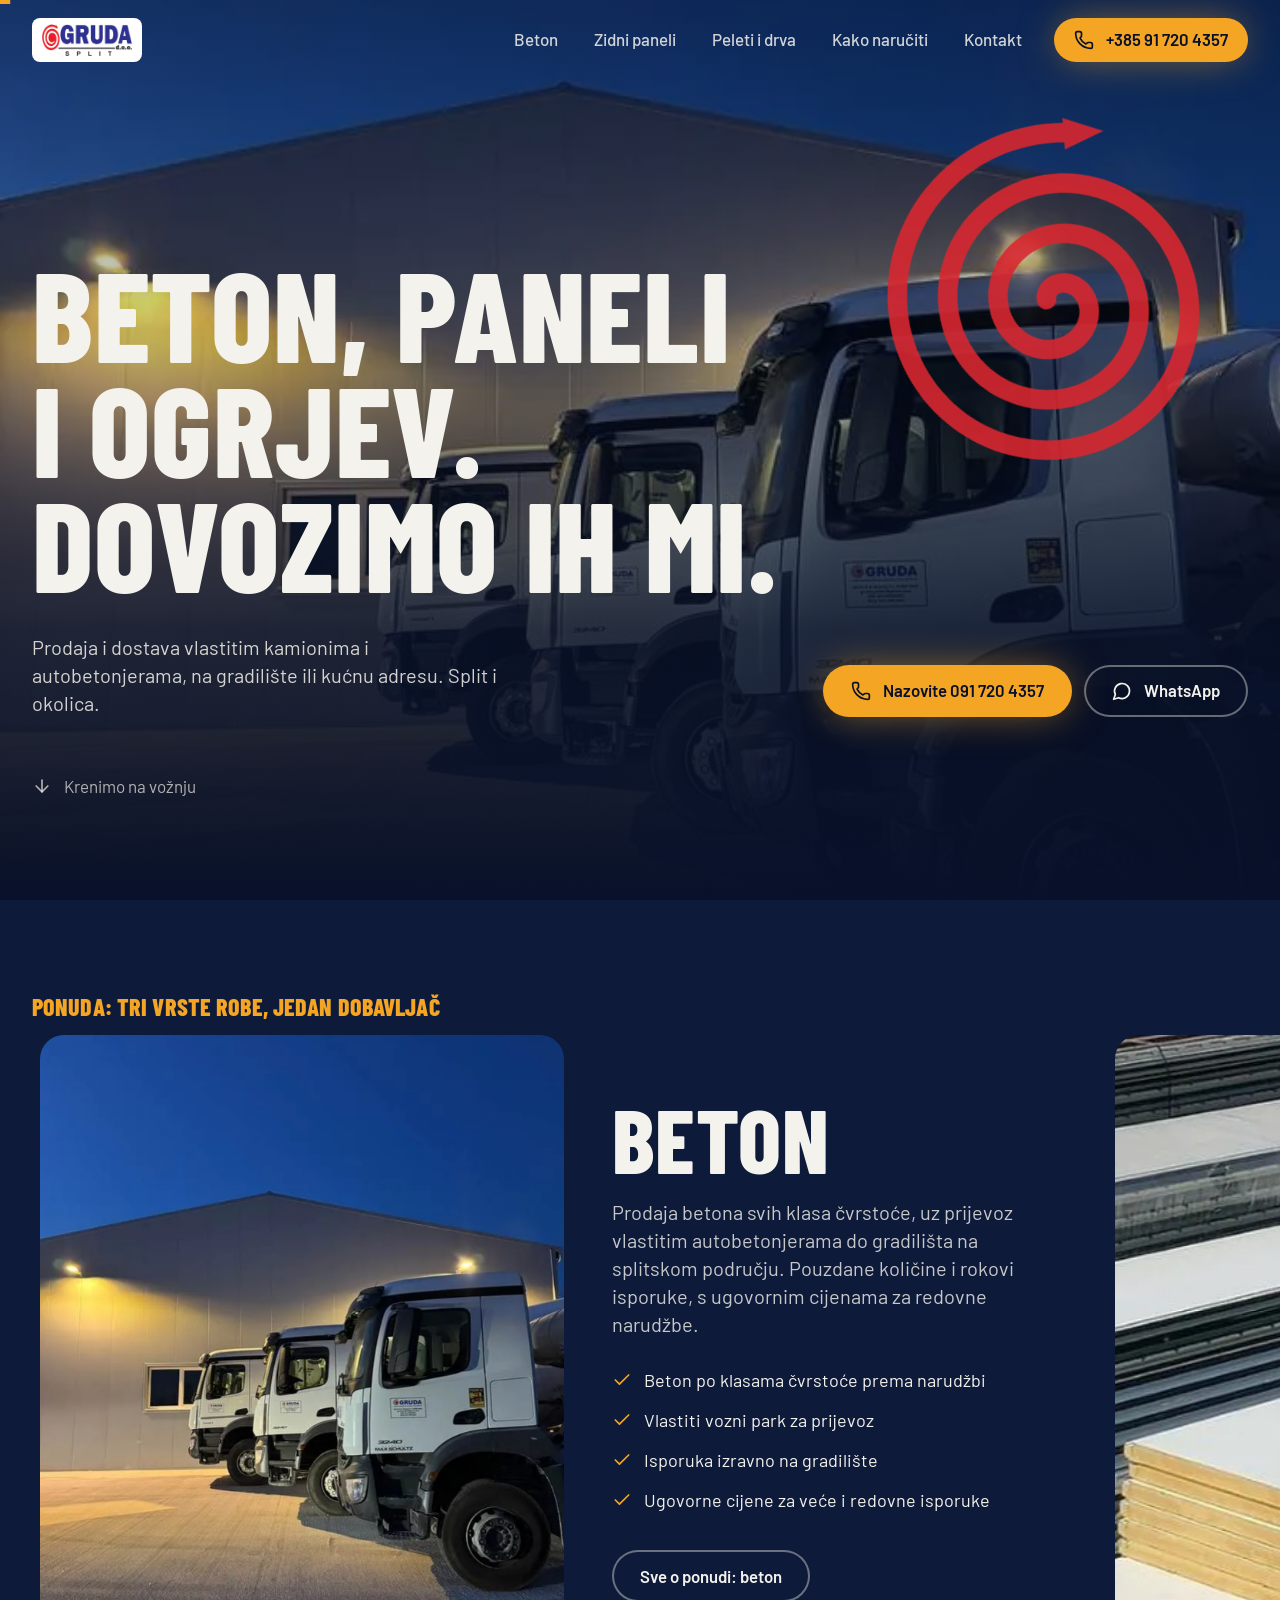
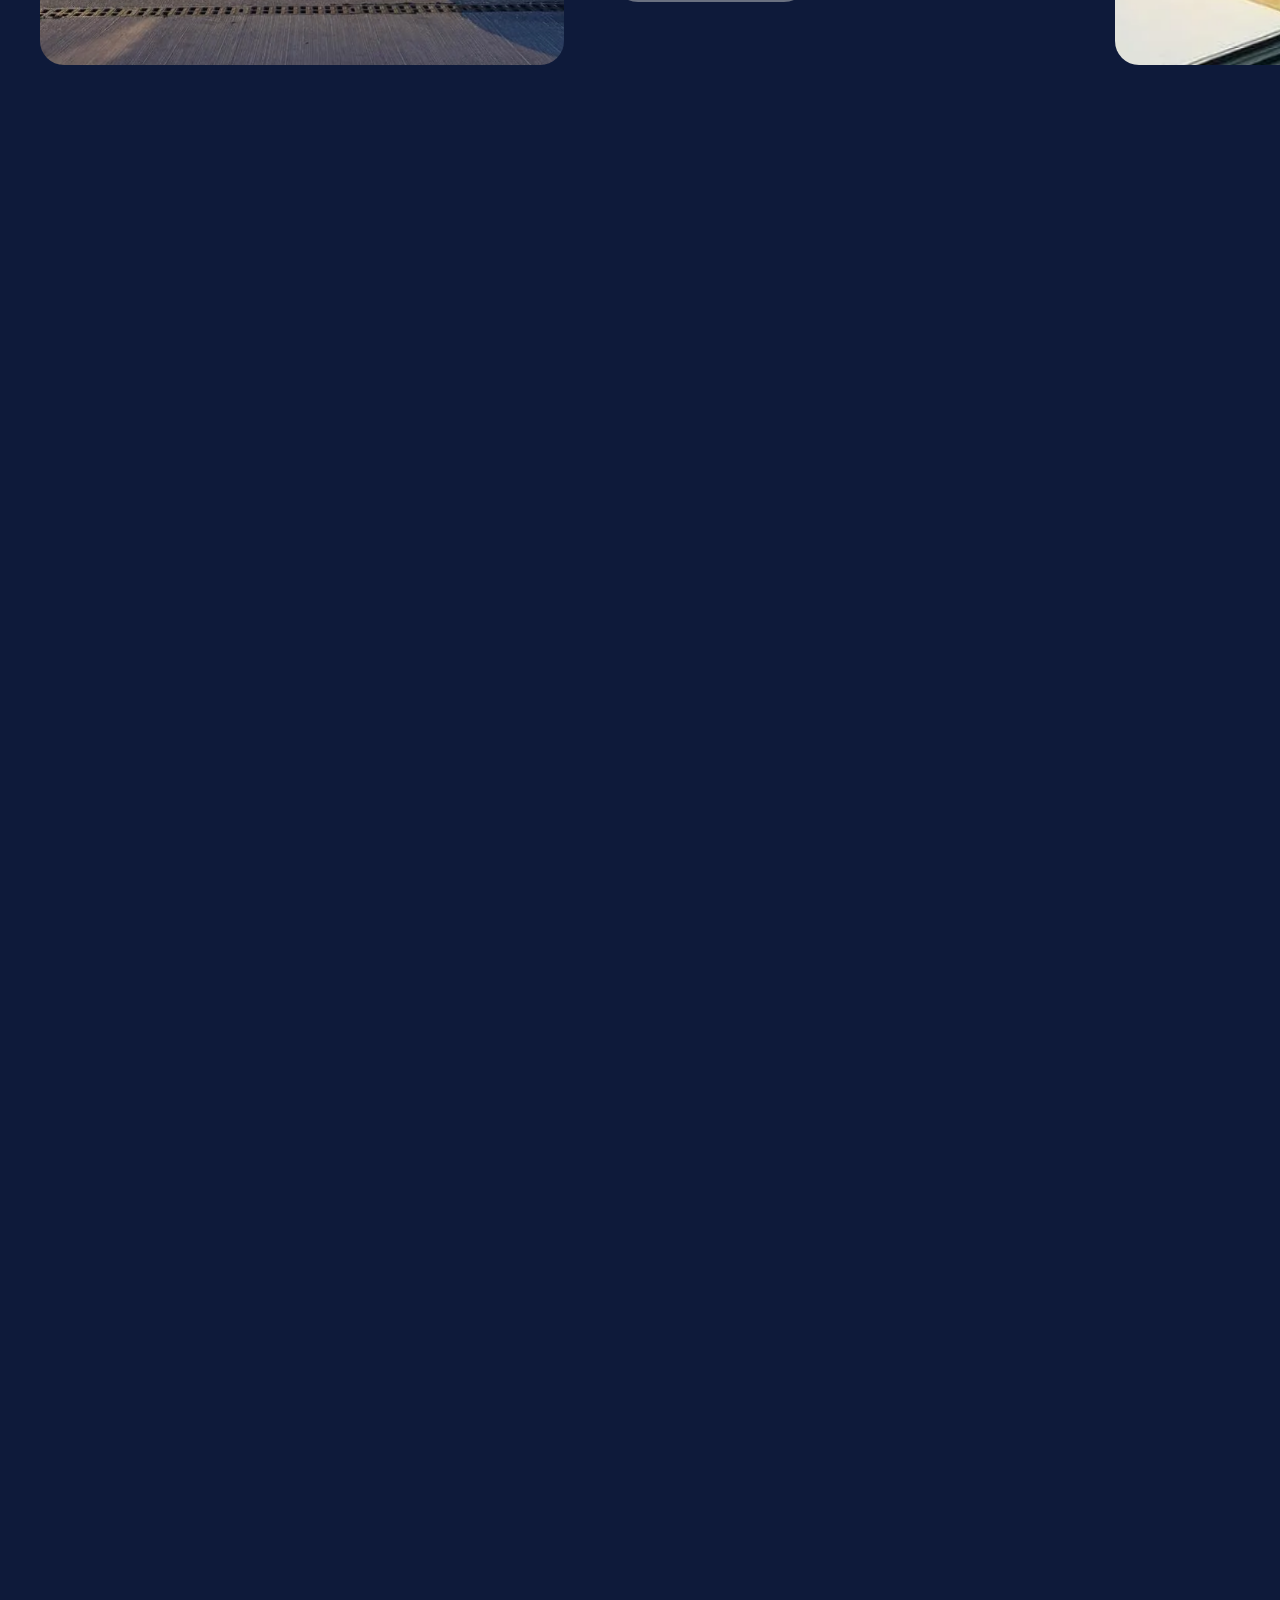
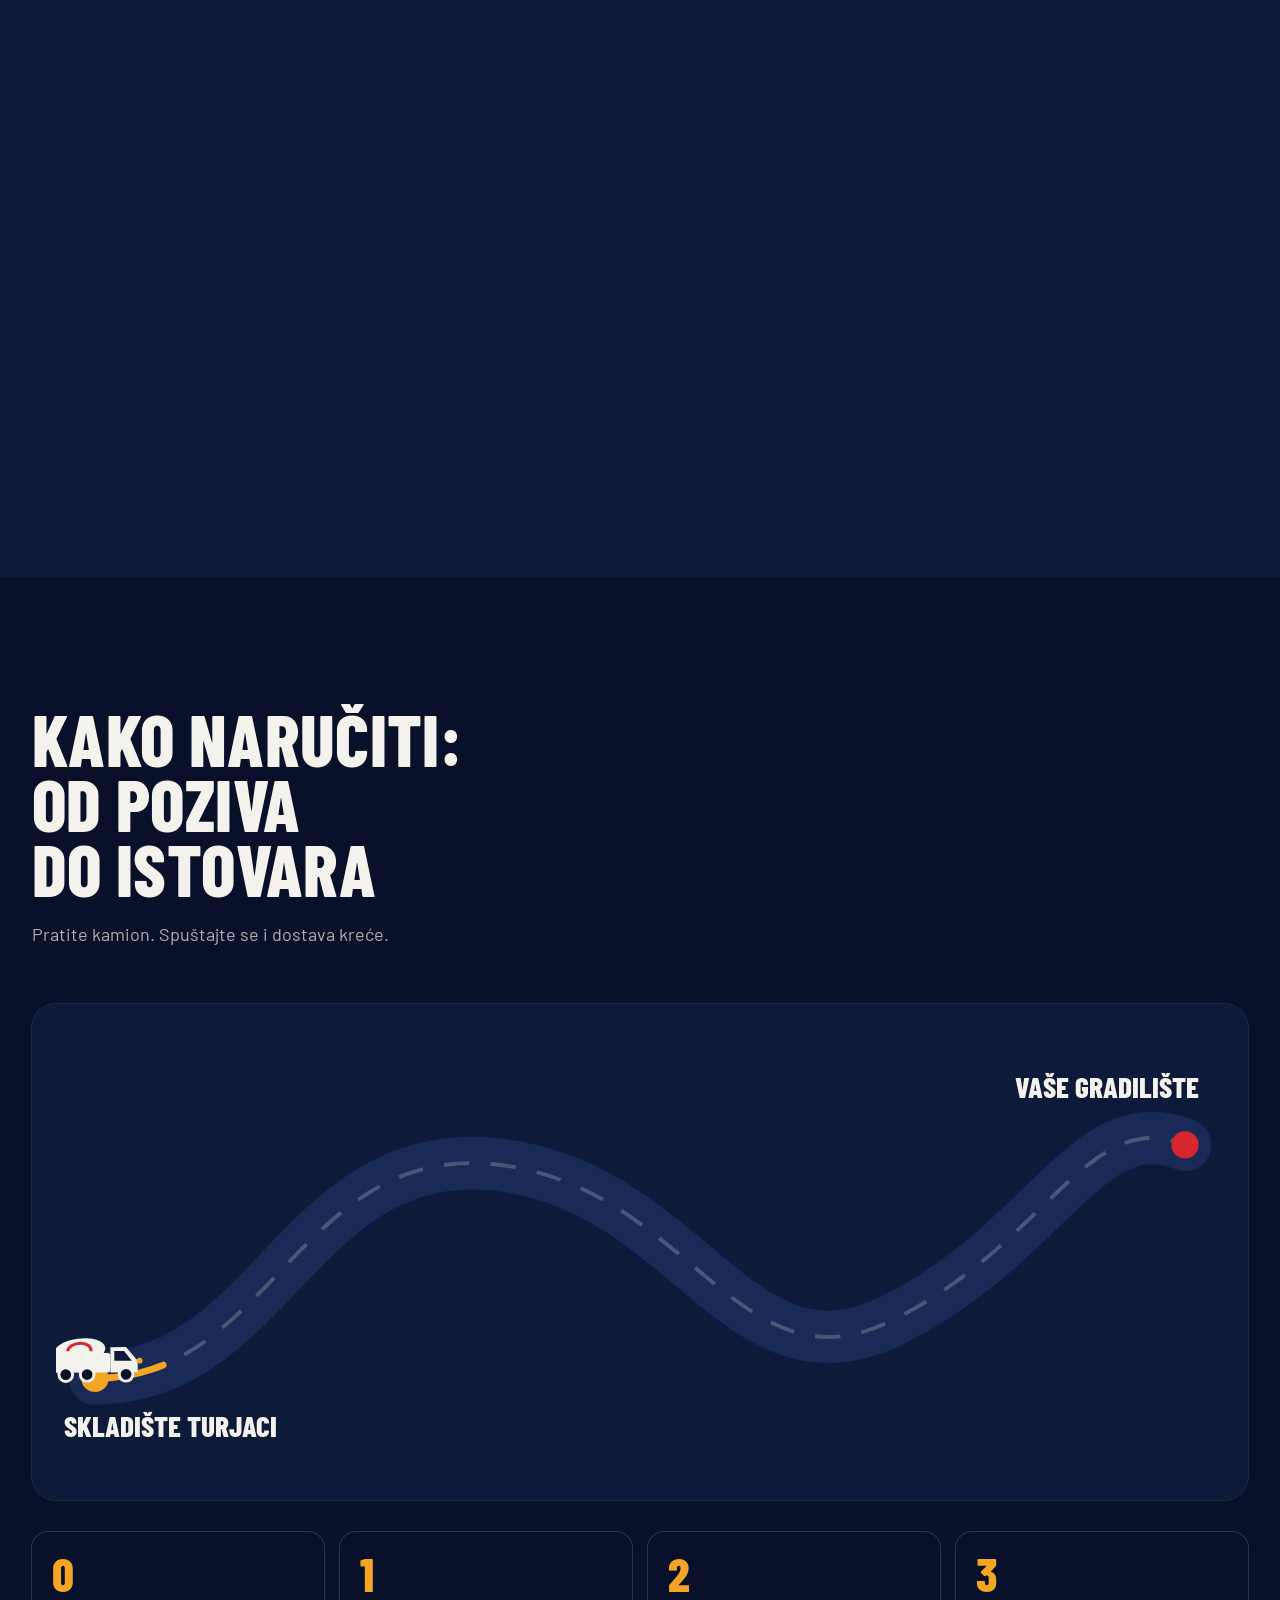
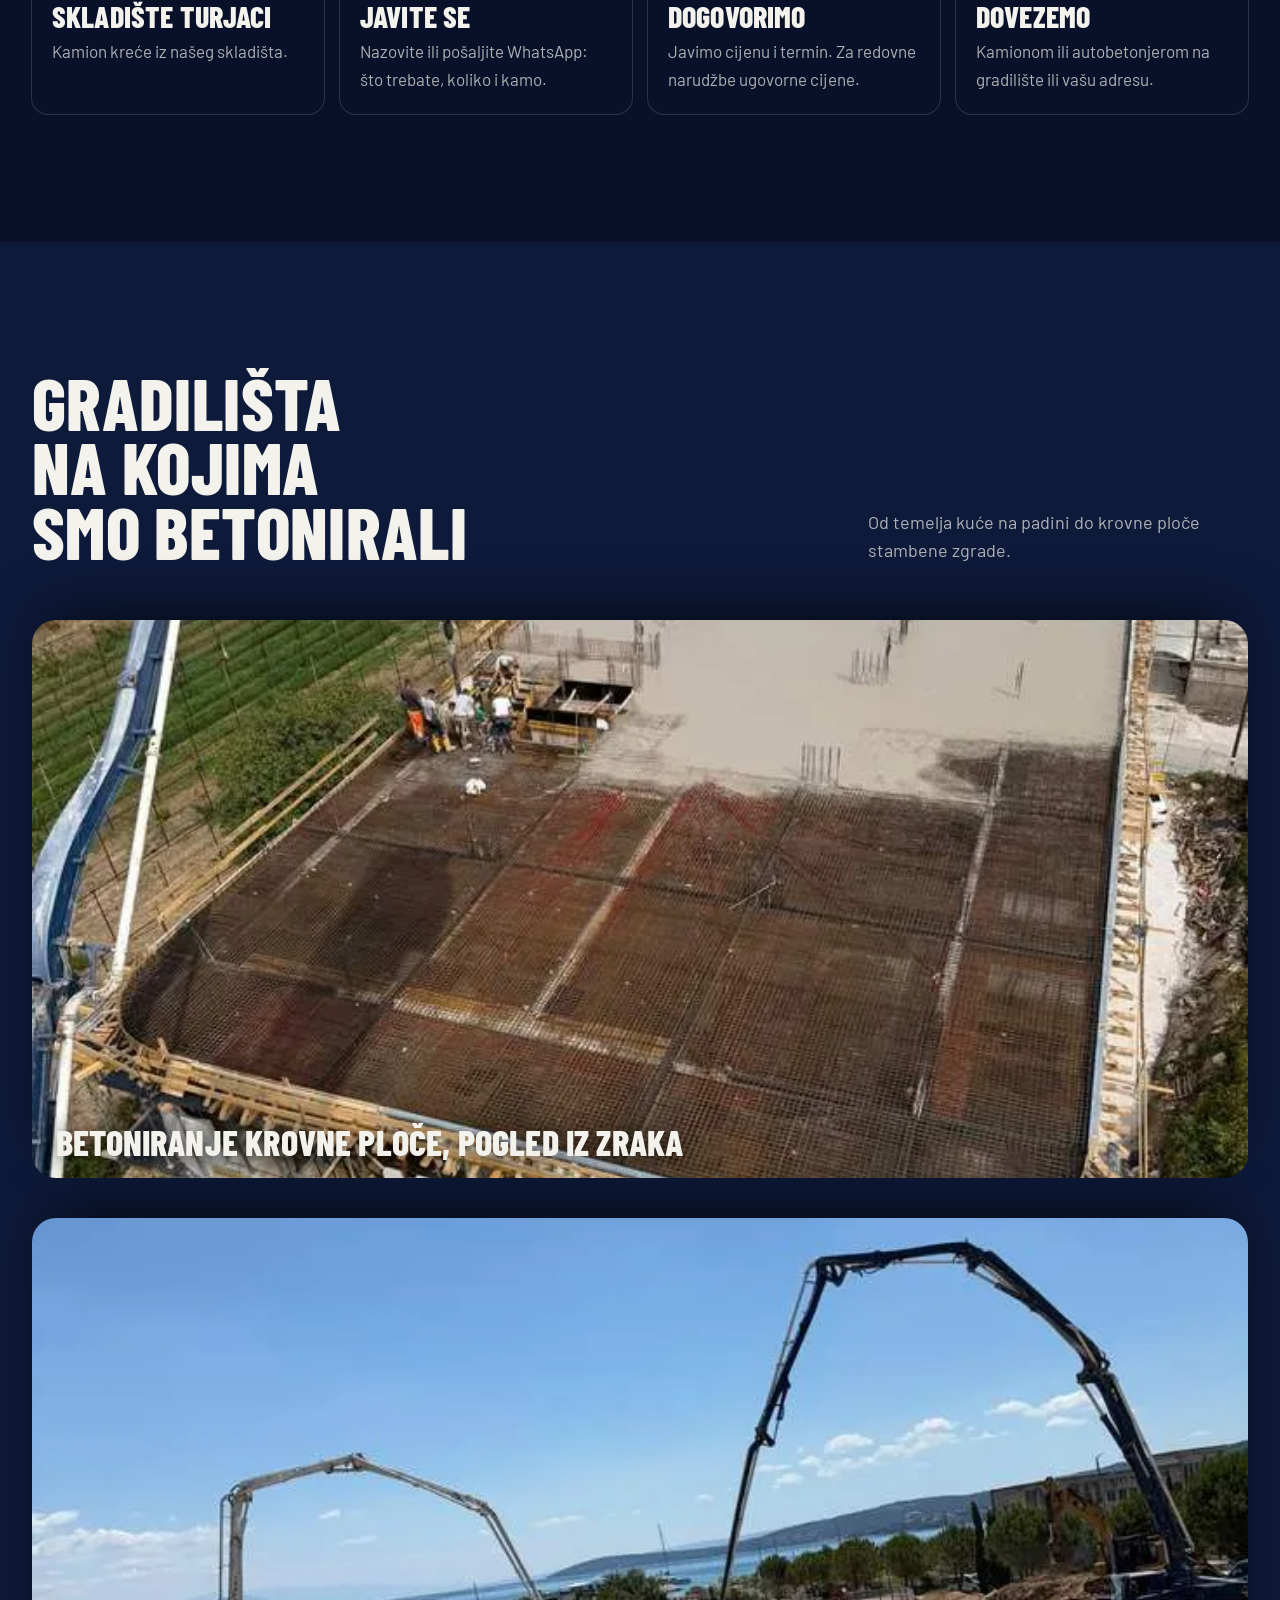
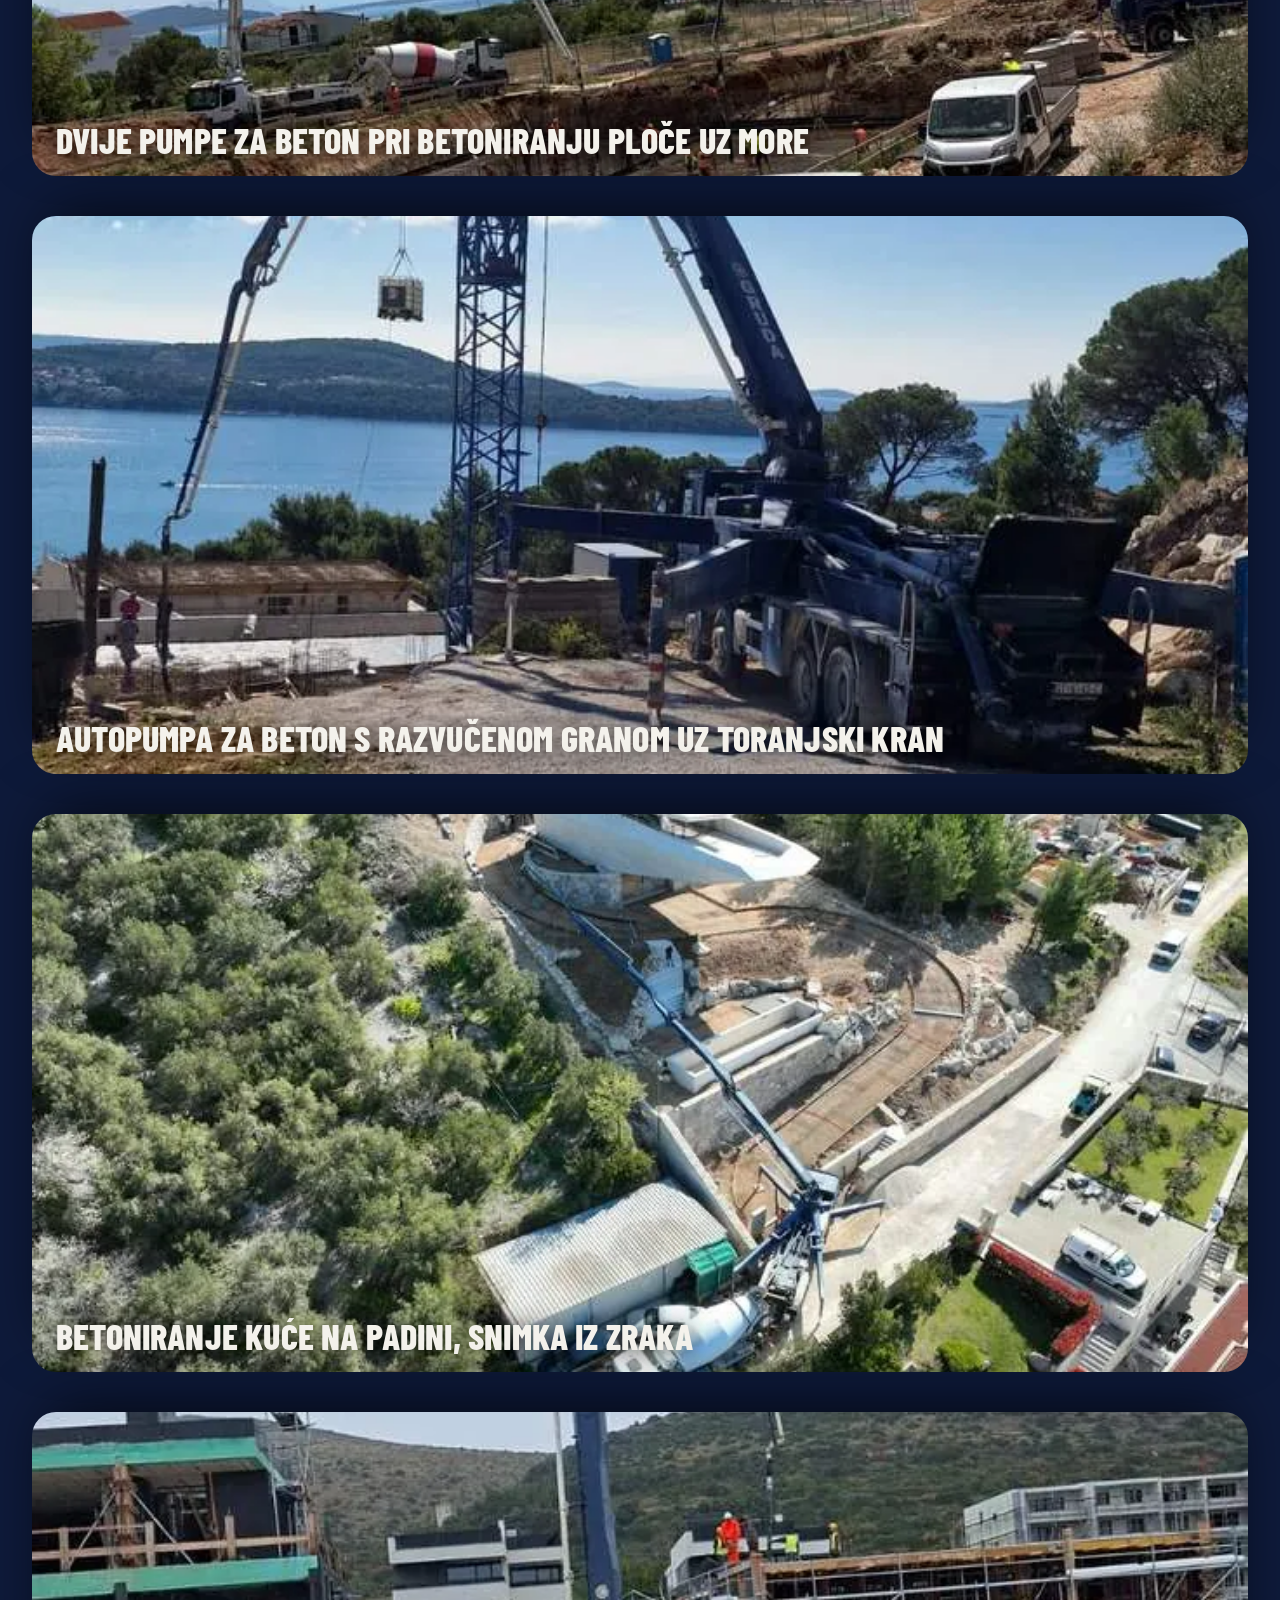
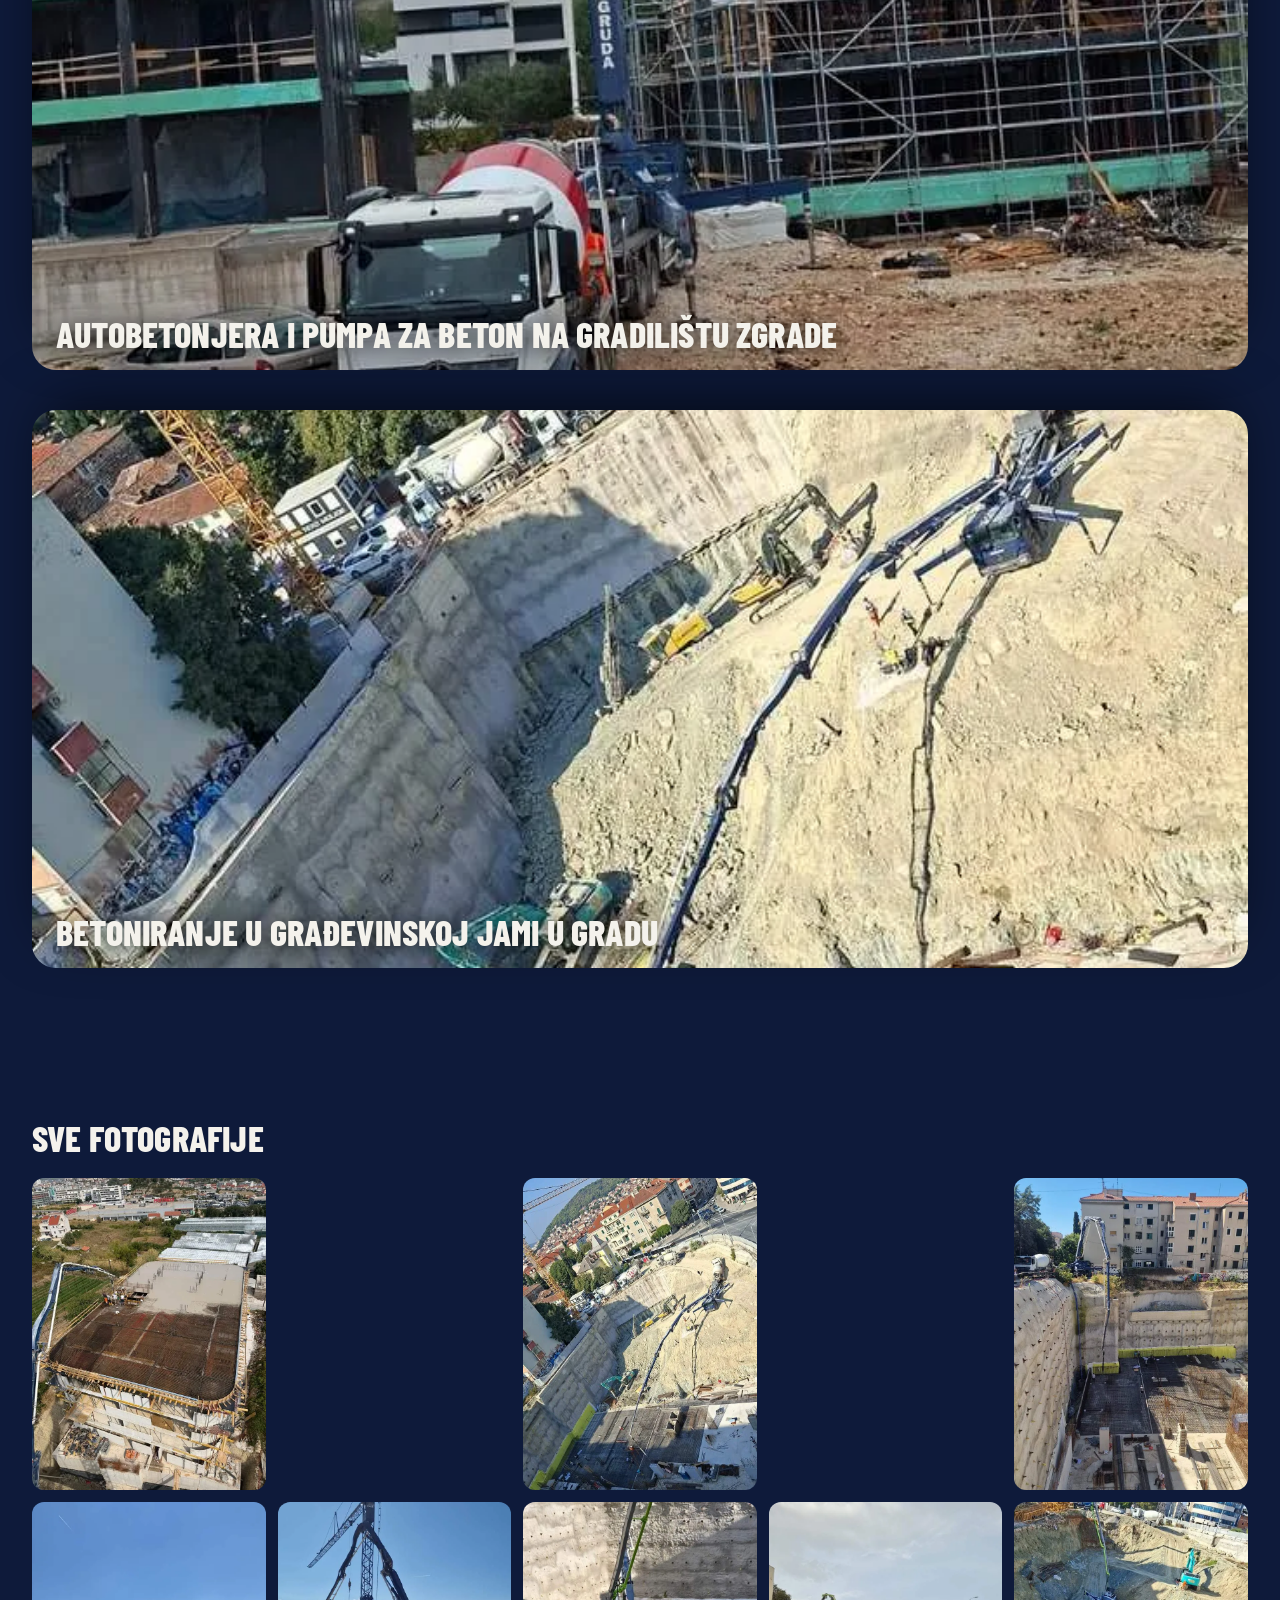
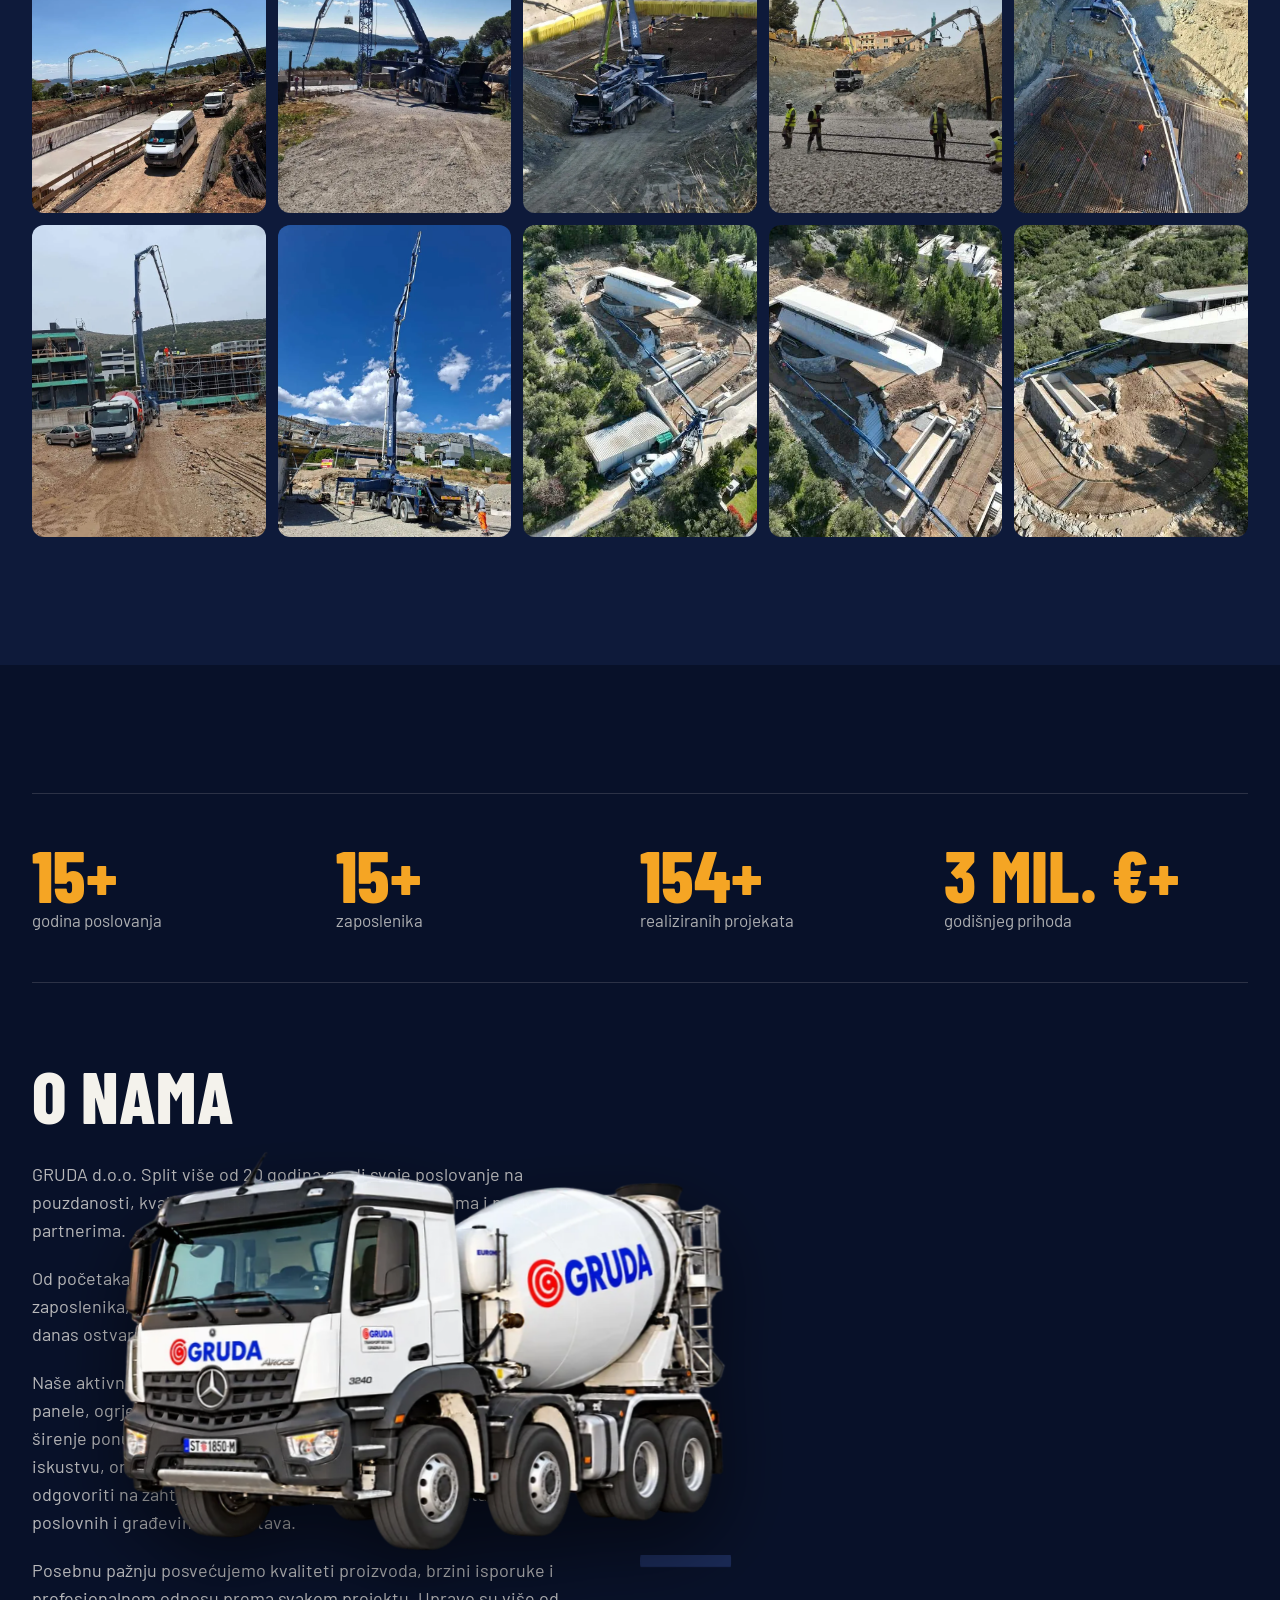
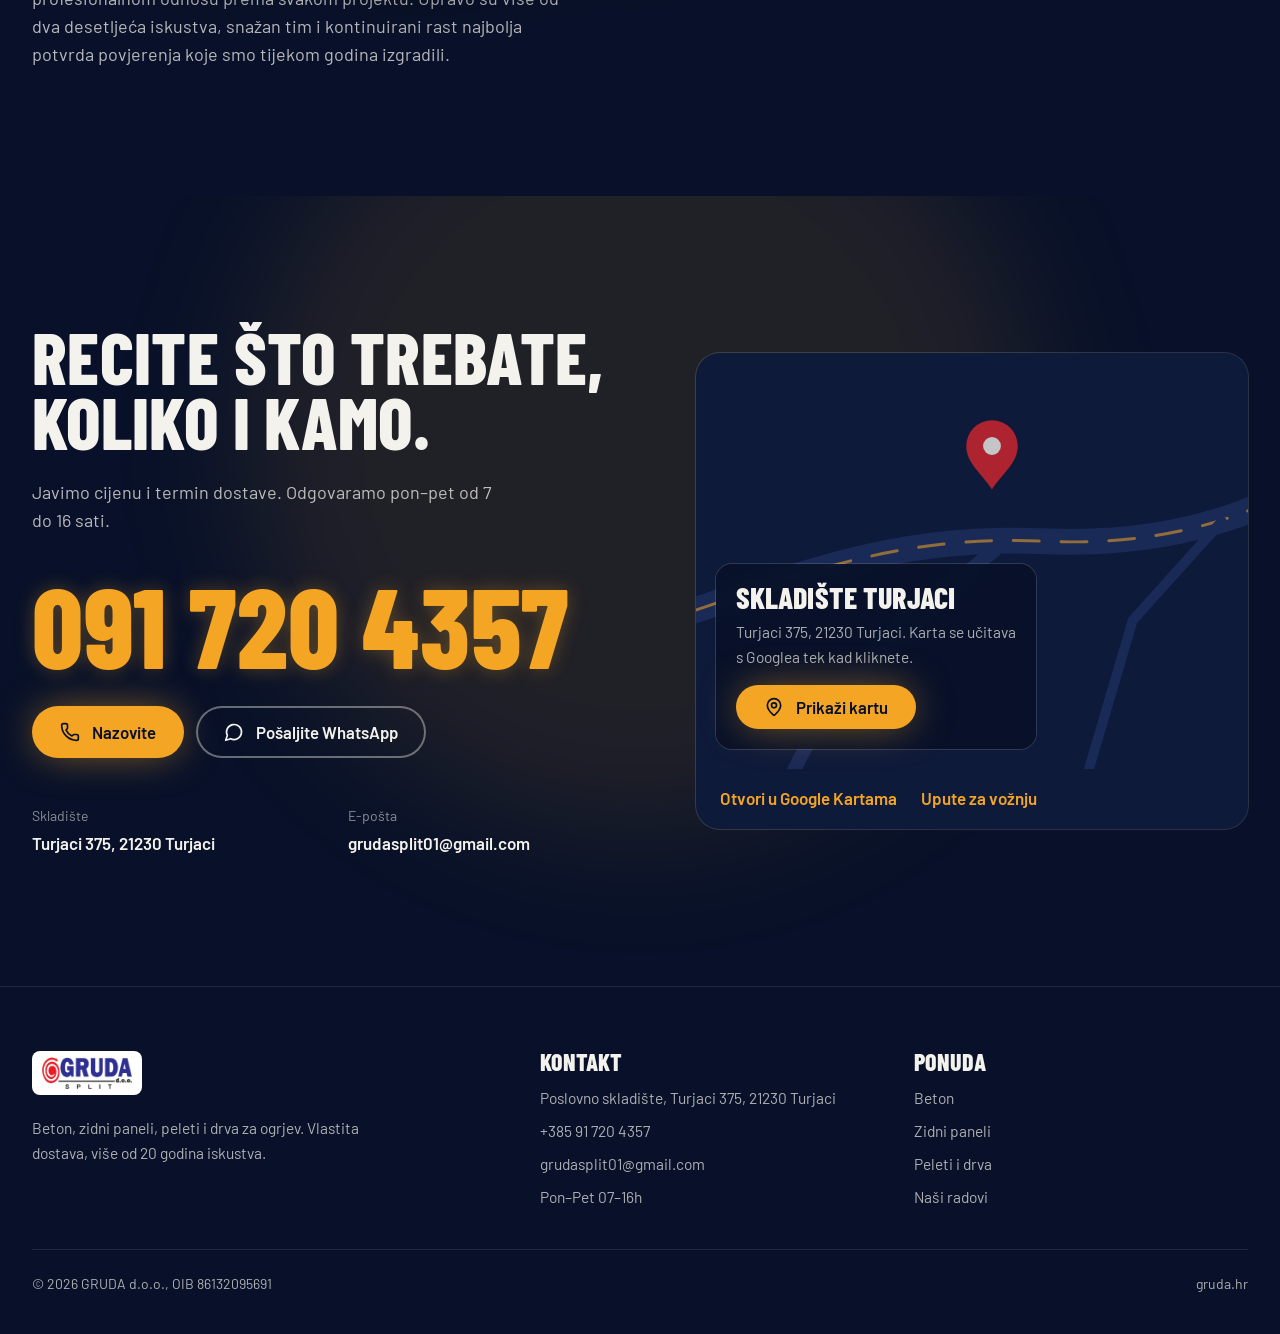
==== commit 2989eefe: "Usluge u vodoravnom pomicanju bliže jedna drugoj Ploče uže (do 78rem) umjesto cijele širine ekrana, " ====
--- a/index.html
+++ b/index.html
@@ -19,7 +19,7 @@
 <meta property="og:image" content="https://gruda.hr/og-image.jpg">
 <meta name="twitter:card" content="summary_large_image">
 <link rel="preload" href="/fonts/barlow-condensed-800-latin.woff2" as="font" type="font/woff2" crossorigin>
-<link rel="stylesheet" href="/css/app.css?v=c1793b54">
+<link rel="stylesheet" href="/css/app.css?v=c3dbc800">
 <script>if(!matchMedia('(prefers-reduced-motion: reduce)').matches){document.documentElement.classList.add('anim');setTimeout(function(){if(!window.gsap)document.documentElement.classList.remove('anim')},4000)}</script>
 <script src="/js/gsap.min.js" defer></script>
 <script src="/js/ScrollTrigger.min.js" defer></script>
@@ -52,22 +52,22 @@
 </section>
 
 <section id="ponuda" data-usluge class="relative overflow-hidden bg-noc">
-<div class="mx-auto w-full max-w-[86rem] px-5 sm:px-8 pt-24 lg:absolute lg:inset-x-0 lg:top-10 lg:z-10 lg:pt-0"><p class="cesta text-2xl text-reflektor">Ponuda: tri vrste robe, jedan dobavljač</p></div>
-<div data-vodoravno class="flex flex-col"><article class="grid min-h-[100svh] w-screen shrink-0 items-center gap-10 px-5 py-24 sm:px-8 lg:grid-cols-[1.1fr_1fr] lg:gap-16 lg:px-[max(2rem,calc((100vw-86rem)/2+2rem))]">
+<div class="mx-auto w-full max-w-[86rem] px-5 sm:px-8 pt-24 lg:absolute lg:inset-x-0 lg:top-24 lg:z-10 lg:pt-0"><p class="cesta text-2xl text-reflektor">Ponuda: tri vrste robe, jedan dobavljač</p></div>
+<div data-vodoravno class="flex flex-col lg:ps-[max(1rem,calc((100vw-86rem)/2+.5rem))] lg:pe-[max(1rem,calc((100vw-86rem)/2+.5rem))]"><article class="grid min-h-[100svh] w-screen shrink-0 items-center gap-10 px-5 py-24 sm:px-8 lg:w-[min(84vw,78rem)] lg:grid-cols-[1.15fr_1fr] lg:gap-12 lg:px-6">
 <div class="relative h-[50svh] overflow-hidden rounded-3xl lg:h-[70svh]"><picture><source type="image/webp" srcset="/img/beton-2.webp"><img src="/img/beton-2.jpg" alt="Beton s dostavom na gradilište" width="720" height="960" class="size-full object-cover" loading="lazy" decoding="async" data-ploca-foto></picture></div>
 <div data-ploca-tekst>
 <h3 class="text-[clamp(3.6rem,7vw,6.5rem)]">Beton</h3>
 <p class="mt-5 max-w-[42ch] text-xl text-kamion/80">Prodaja betona svih klasa čvrstoće, uz prijevoz vlastitim autobetonjerama do gradilišta na splitskom području. Pouzdane količine i rokovi isporuke, s ugovornim cijenama za redovne narudžbe.</p>
 <ul class="mt-7 grid gap-3 text-lg"><li class="flex items-center gap-3"><svg class="size-5 text-reflektor" viewBox="0 0 24 24" fill="none" stroke="currentColor" stroke-width="2" stroke-linecap="round" stroke-linejoin="round" aria-hidden="true" focusable="false"><path d="M20 6 9 17l-5-5"/></svg>Beton po klasama čvrstoće prema narudžbi</li><li class="flex items-center gap-3"><svg class="size-5 text-reflektor" viewBox="0 0 24 24" fill="none" stroke="currentColor" stroke-width="2" stroke-linecap="round" stroke-linejoin="round" aria-hidden="true" focusable="false"><path d="M20 6 9 17l-5-5"/></svg>Vlastiti vozni park za prijevoz</li><li class="flex items-center gap-3"><svg class="size-5 text-reflektor" viewBox="0 0 24 24" fill="none" stroke="currentColor" stroke-width="2" stroke-linecap="round" stroke-linejoin="round" aria-hidden="true" focusable="false"><path d="M20 6 9 17l-5-5"/></svg>Isporuka izravno na gradilište</li><li class="flex items-center gap-3"><svg class="size-5 text-reflektor" viewBox="0 0 24 24" fill="none" stroke="currentColor" stroke-width="2" stroke-linecap="round" stroke-linejoin="round" aria-hidden="true" focusable="false"><path d="M20 6 9 17l-5-5"/></svg>Ugovorne cijene za veće i redovne isporuke</li></ul>
 <a href="/beton/" class="gumb gumb-obrub mt-9">Sve o ponudi: beton</a>
-</div></article><article class="grid min-h-[100svh] w-screen shrink-0 items-center gap-10 px-5 py-24 sm:px-8 lg:grid-cols-[1.1fr_1fr] lg:gap-16 lg:px-[max(2rem,calc((100vw-86rem)/2+2rem))]">
+</div></article><article class="grid min-h-[100svh] w-screen shrink-0 items-center gap-10 px-5 py-24 sm:px-8 lg:w-[min(84vw,78rem)] lg:grid-cols-[1.15fr_1fr] lg:gap-12 lg:px-6">
 <div class="relative h-[50svh] overflow-hidden rounded-3xl lg:h-[70svh]"><picture><source type="image/webp" srcset="/img/paneli-1.webp"><img src="/img/paneli-1.jpg" alt="Zidni paneli za brzu gradnju" width="760" height="569" class="size-full object-cover" loading="lazy" decoding="async" data-ploca-foto></picture></div>
 <div data-ploca-tekst>
 <h3 class="text-[clamp(3.6rem,7vw,6.5rem)]">Zidni paneli</h3>
 <p class="mt-5 max-w-[42ch] text-xl text-kamion/80">Zidni paneli za brzu i urednu gradnju obiteljskih kuća, gospodarskih objekata i pregradnih zidova. Jednostavnija montaža znači kraće rokove izgradnje uz dobra toplinska svojstva.</p>
 <ul class="mt-7 grid gap-3 text-lg"><li class="flex items-center gap-3"><svg class="size-5 text-reflektor" viewBox="0 0 24 24" fill="none" stroke="currentColor" stroke-width="2" stroke-linecap="round" stroke-linejoin="round" aria-hidden="true" focusable="false"><path d="M20 6 9 17l-5-5"/></svg>Razne debljine i dimenzije panela</li><li class="flex items-center gap-3"><svg class="size-5 text-reflektor" viewBox="0 0 24 24" fill="none" stroke="currentColor" stroke-width="2" stroke-linecap="round" stroke-linejoin="round" aria-hidden="true" focusable="false"><path d="M20 6 9 17l-5-5"/></svg>Dobra toplinska izolacija</li><li class="flex items-center gap-3"><svg class="size-5 text-reflektor" viewBox="0 0 24 24" fill="none" stroke="currentColor" stroke-width="2" stroke-linecap="round" stroke-linejoin="round" aria-hidden="true" focusable="false"><path d="M20 6 9 17l-5-5"/></svg>Brža montaža od klasične gradnje</li><li class="flex items-center gap-3"><svg class="size-5 text-reflektor" viewBox="0 0 24 24" fill="none" stroke="currentColor" stroke-width="2" stroke-linecap="round" stroke-linejoin="round" aria-hidden="true" focusable="false"><path d="M20 6 9 17l-5-5"/></svg>Savjet pri odabiru panela za vaš projekt</li></ul>
 <a href="/zidni-paneli/" class="gumb gumb-obrub mt-9">Sve o ponudi: zidni paneli</a>
-</div></article><article class="grid min-h-[100svh] w-screen shrink-0 items-center gap-10 px-5 py-24 sm:px-8 lg:grid-cols-[1.1fr_1fr] lg:gap-16 lg:px-[max(2rem,calc((100vw-86rem)/2+2rem))]">
+</div></article><article class="grid min-h-[100svh] w-screen shrink-0 items-center gap-10 px-5 py-24 sm:px-8 lg:w-[min(84vw,78rem)] lg:grid-cols-[1.15fr_1fr] lg:gap-12 lg:px-6">
 <div class="relative h-[50svh] overflow-hidden rounded-3xl lg:h-[70svh]"><picture><source type="image/webp" srcset="/img/ogrjev-3.webp"><img src="/img/ogrjev-3.jpg" alt="Peleti i drva za ogrjev" width="720" height="540" class="size-full object-cover" loading="lazy" decoding="async" data-ploca-foto></picture></div>
 <div data-ploca-tekst>
 <h3 class="text-[clamp(3.6rem,7vw,6.5rem)]">Peleti i drva</h3>
@@ -220,7 +220,7 @@
 var pomak=function(){return -(tr.scrollWidth-innerWidth)};
 var tw=gsap.to(tr,{x:pomak,ease:'none',scrollTrigger:{trigger:'[data-usluge]',pin:true,scrub:.6,start:'top top',end:function(){return '+='+(tr.scrollWidth-innerWidth)},invalidateOnRefresh:true}});
 gsap.utils.toArray('[data-ploca-foto]').forEach(function(f){gsap.fromTo(f,{scale:1.25},{scale:1,ease:'none',scrollTrigger:{trigger:f,containerAnimation:tw,start:'left right',end:'right left',scrub:true}})});
-gsap.utils.toArray('[data-ploca-tekst]').forEach(function(t){gsap.from(t.children,{y:50,opacity:0,stagger:.08,ease:E,scrollTrigger:{trigger:t,containerAnimation:tw,start:'left 75%'}})})});
+gsap.utils.toArray('[data-ploca-tekst]').slice(1).forEach(function(t){gsap.from(t.children,{y:40,opacity:0,duration:.7,stagger:.06,ease:E,scrollTrigger:{trigger:t,containerAnimation:tw,start:'left 92%'}})})});
 mm.add('(max-width: 1023px)',function(){gsap.utils.toArray('[data-ploca-foto]').forEach(function(f){gsap.fromTo(f,{scale:1.2},{scale:1,ease:'none',scrollTrigger:{trigger:f,start:'top bottom',end:'bottom top',scrub:true}})})});
 /* ruta dostave: cesta se crta, kamion vozi, stajališta se pale */
 var put=document.getElementById('put'),kam=document.getElementById('kamion');
--- a/css/app.css
+++ b/css/app.css
@@ -1,2 +1,2 @@
 /*! tailwindcss v4.3.3 | MIT License | https://tailwindcss.com */
-@layer properties{@supports (((-webkit-hyphens:none)) and (not (margin-trim:inline))) or ((-moz-orient:inline) and (not (color:rgb(from red r g b)))){*,:before,:after,::backdrop{--tw-translate-x:0;--tw-translate-y:0;--tw-translate-z:0;--tw-scale-x:1;--tw-scale-y:1;--tw-scale-z:1;--tw-rotate-x:initial;--tw-rotate-y:initial;--tw-rotate-z:initial;--tw-skew-x:initial;--tw-skew-y:initial;--tw-space-y-reverse:0;--tw-border-style:solid;--tw-gradient-position:initial;--tw-gradient-from:#0000;--tw-gradient-via:#0000;--tw-gradient-to:#0000;--tw-gradient-stops:initial;--tw-gradient-via-stops:initial;--tw-gradient-from-position:0%;--tw-gradient-via-position:50%;--tw-gradient-to-position:100%;--tw-font-weight:initial;--tw-ordinal:initial;--tw-slashed-zero:initial;--tw-numeric-figure:initial;--tw-numeric-spacing:initial;--tw-numeric-fraction:initial;--tw-shadow:0 0 #0000;--tw-shadow-color:initial;--tw-shadow-alpha:100%;--tw-inset-shadow:0 0 #0000;--tw-inset-shadow-color:initial;--tw-inset-shadow-alpha:100%;--tw-ring-color:initial;--tw-ring-shadow:0 0 #0000;--tw-inset-ring-color:initial;--tw-inset-ring-shadow:0 0 #0000;--tw-ring-inset:initial;--tw-ring-offset-width:0px;--tw-ring-offset-color:#fff;--tw-ring-offset-shadow:0 0 #0000;--tw-blur:initial;--tw-brightness:initial;--tw-contrast:initial;--tw-grayscale:initial;--tw-hue-rotate:initial;--tw-invert:initial;--tw-opacity:initial;--tw-saturate:initial;--tw-sepia:initial;--tw-drop-shadow:initial;--tw-drop-shadow-color:initial;--tw-drop-shadow-alpha:100%;--tw-drop-shadow-size:initial;--tw-backdrop-blur:initial;--tw-backdrop-brightness:initial;--tw-backdrop-contrast:initial;--tw-backdrop-grayscale:initial;--tw-backdrop-hue-rotate:initial;--tw-backdrop-invert:initial;--tw-backdrop-opacity:initial;--tw-backdrop-saturate:initial;--tw-backdrop-sepia:initial;--tw-duration:initial;--tw-leading:initial;--tw-tracking:initial;--tw-outline-style:solid}}}@layer theme{:root,:host{--font-sans:"Barlow", ui-sans-serif, system-ui, -apple-system, "Segoe UI", sans-serif;--font-mono:ui-monospace, SFMono-Regular, Menlo, Monaco, Consolas, "Liberation Mono", "Courier New", monospace;--color-white:#fff;--spacing:.25rem;--container-xs:20rem;--container-sm:24rem;--container-4xl:56rem;--text-sm:.875rem;--text-sm--line-height:calc(1.25 / .875);--text-lg:1.125rem;--text-lg--line-height:calc(1.75 / 1.125);--text-xl:1.25rem;--text-xl--line-height:calc(1.75 / 1.25);--text-2xl:1.5rem;--text-2xl--line-height:calc(2 / 1.5);--text-3xl:1.875rem;--text-3xl--line-height:calc(2.25 / 1.875);--text-4xl:2.25rem;--text-4xl--line-height:calc(2.5 / 2.25);--text-5xl:3rem;--text-5xl--line-height:1;--text-6xl:3.75rem;--text-6xl--line-height:1;--text-7xl:4.5rem;--text-7xl--line-height:1;--font-weight-medium:500;--font-weight-semibold:600;--font-weight-extrabold:800;--leading-relaxed:1.625;--radius-md:.375rem;--radius-lg:.5rem;--radius-xl:.75rem;--radius-2xl:1rem;--radius-3xl:1.5rem;--animate-bounce:bounce 1s infinite;--blur-xl:24px;--blur-3xl:64px;--default-transition-duration:.15s;--default-transition-timing-function:cubic-bezier(.4, 0, .2, 1);--default-font-family:var(--font-sans);--default-mono-font-family:var(--font-mono);--font-cesta:"Barlow Condensed", "Arial Narrow", sans-serif;--color-noc:#0e1a3a;--color-noc-duboka:#081129;--color-noc-svijetla:#1a2a57;--color-reflektor:#f5a524;--color-reflektor-svijetli:#ffd07a;--color-kamion:#f4f2ec;--color-spirala:#d7262e}}@layer base{*,:after,:before,::backdrop{box-sizing:border-box;border:0 solid;margin:0;padding:0}::file-selector-button{box-sizing:border-box;border:0 solid;margin:0;padding:0}html,:host{-webkit-text-size-adjust:100%;tab-size:4;line-height:1.5;font-family:var(--default-font-family,-apple-system, BlinkMacSystemFont, "Segoe UI", Roboto, "Helvetica Neue", "Noto Sans", Arial, sans-serif, "Apple Color Emoji", "Segoe UI Emoji", "Segoe UI Symbol", "Noto Color Emoji");font-feature-settings:var(--default-font-feature-settings,normal);font-variation-settings:var(--default-font-variation-settings,normal);-webkit-tap-highlight-color:transparent}hr{height:0;color:inherit;border-top-width:1px}abbr:where([title]){-webkit-text-decoration:underline dotted;text-decoration:underline dotted}h1,h2,h3,h4,h5,h6{font-size:inherit;font-weight:inherit}a{color:inherit;-webkit-text-decoration:inherit;-webkit-text-decoration:inherit;-webkit-text-decoration:inherit;text-decoration:inherit}b,strong{font-weight:bolder}code,kbd,samp,pre{font-family:var(--default-mono-font-family,ui-monospace, SFMono-Regular, Menlo, Monaco, Consolas, "Liberation Mono", "Courier New", monospace);font-feature-settings:var(--default-mono-font-feature-settings,normal);font-variation-settings:var(--default-mono-font-variation-settings,normal);font-size:1em}small{font-size:80%}sub,sup{vertical-align:baseline;font-size:75%;line-height:0;position:relative}sub{bottom:-.25em}sup{top:-.5em}table{text-indent:0;border-color:inherit;border-collapse:collapse}:-moz-focusring:where(:not(iframe)){outline:auto}progress{vertical-align:baseline}summary{display:list-item}ol,ul,menu{list-style:none}img,svg,video,canvas,audio,iframe,embed,object{vertical-align:middle;display:block}img,video{max-width:100%;height:auto}button,input,select,optgroup,textarea{font:inherit;font-feature-settings:inherit;font-variation-settings:inherit;letter-spacing:inherit;color:inherit;opacity:1;background-color:#0000;border-radius:0}::file-selector-button{font:inherit;font-feature-settings:inherit;font-variation-settings:inherit;letter-spacing:inherit;color:inherit;opacity:1;background-color:#0000;border-radius:0}:where(select:is([multiple],[size])) optgroup{font-weight:bolder}:where(select:is([multiple],[size])) optgroup option{padding-inline-start:20px}::file-selector-button{margin-inline-end:4px}::placeholder{opacity:1}@supports (not ((-webkit-appearance:-apple-pay-button))) or (contain-intrinsic-size:1px){::placeholder{color:currentColor}@supports (color:color-mix(in lab, red, red)){::placeholder{color:color-mix(in oklab, currentcolor 50%, transparent)}}}textarea{resize:vertical}::-webkit-search-decoration{-webkit-appearance:none}::-webkit-date-and-time-value{min-height:1lh;text-align:inherit}::-webkit-datetime-edit{display:inline-flex}::-webkit-datetime-edit-fields-wrapper{padding:0}::-webkit-datetime-edit{padding-block:0}::-webkit-datetime-edit-year-field{padding-block:0}::-webkit-datetime-edit-month-field{padding-block:0}::-webkit-datetime-edit-day-field{padding-block:0}::-webkit-datetime-edit-hour-field{padding-block:0}::-webkit-datetime-edit-minute-field{padding-block:0}::-webkit-datetime-edit-second-field{padding-block:0}::-webkit-datetime-edit-millisecond-field{padding-block:0}::-webkit-datetime-edit-meridiem-field{padding-block:0}::-webkit-calendar-picker-indicator{line-height:1}:-moz-ui-invalid{box-shadow:none}button,input:where([type=button],[type=reset],[type=submit]){appearance:button}::file-selector-button{appearance:button}::-webkit-inner-spin-button{height:auto}::-webkit-outer-spin-button{height:auto}[hidden]:where(:not([hidden=until-found])){display:none!important}html{-webkit-tap-highlight-color:transparent}body{background-color:var(--color-noc);font-family:var(--font-sans);--tw-leading:var(--leading-relaxed);font-size:1.0625rem;line-height:var(--leading-relaxed);color:var(--color-kamion);-webkit-font-smoothing:antialiased;-moz-osx-font-smoothing:grayscale;overflow-x:clip}h1,h2,h3,.cesta{font-family:var(--font-cesta);--tw-leading:.9;--tw-font-weight:var(--font-weight-extrabold);line-height:.9;font-weight:var(--font-weight-extrabold);--tw-tracking:.005em;letter-spacing:.005em;text-transform:uppercase;text-wrap:balance}:where(a,button,summary,[tabindex]):focus-visible{outline-style:var(--tw-outline-style);outline-offset:2px;outline-width:3px;outline-color:var(--color-reflektor)}::selection{background-color:var(--color-reflektor);color:var(--color-noc-duboka)}}@layer components{.gumb{min-height:calc(var(--spacing) * 13);justify-content:center;align-items:center;gap:calc(var(--spacing) * 3);padding-inline:calc(var(--spacing) * 7);--tw-font-weight:var(--font-weight-semibold);font-size:1.05rem;font-weight:var(--font-weight-semibold);transition-property:color,background-color,border-color,outline-color,text-decoration-color,fill,stroke,--tw-gradient-from,--tw-gradient-via,--tw-gradient-to,opacity,box-shadow,transform,translate,scale,rotate,filter,-webkit-backdrop-filter,backdrop-filter,display,content-visibility,overlay,pointer-events;transition-timing-function:var(--tw-ease,var(--default-transition-timing-function));transition-duration:var(--tw-duration,var(--default-transition-duration));--tw-duration:.3s;border-radius:3.40282e38px;transition-duration:.3s;display:inline-flex}.gumb svg{width:calc(var(--spacing) * 5);height:calc(var(--spacing) * 5);flex-shrink:0}.gumb-svjetlo{background-color:var(--color-reflektor);color:var(--color-noc-duboka);--tw-shadow:0 0 40px -6px var(--tw-shadow-color,currentcolor);box-shadow:var(--tw-inset-shadow), var(--tw-inset-ring-shadow), var(--tw-ring-offset-shadow), var(--tw-ring-shadow), var(--tw-shadow);--tw-shadow-color:#f5a52499}@supports (color:color-mix(in lab, red, red)){.gumb-svjetlo{--tw-shadow-color:color-mix(in oklab, color-mix(in oklab, var(--color-reflektor) 60%, transparent) var(--tw-shadow-alpha), transparent)}}@media (hover:hover){.gumb-svjetlo:hover{background-color:var(--color-reflektor-svijetli);--tw-shadow-color:#f5a524}@supports (color:color-mix(in lab, red, red)){.gumb-svjetlo:hover{--tw-shadow-color:color-mix(in oklab, var(--color-reflektor) var(--tw-shadow-alpha), transparent)}}}.gumb-obrub{color:var(--color-kamion);--tw-ring-shadow:var(--tw-ring-inset,) 0 0 0 calc(2px + var(--tw-ring-offset-width)) var(--tw-ring-color,currentcolor);box-shadow:var(--tw-inset-shadow), var(--tw-inset-ring-shadow), var(--tw-ring-offset-shadow), var(--tw-ring-shadow), var(--tw-shadow);--tw-ring-color:#f4f2ec66}@supports (color:color-mix(in lab, red, red)){.gumb-obrub{--tw-ring-color:color-mix(in oklab, var(--color-kamion) 40%, transparent)}}.gumb-obrub{--tw-ring-inset:inset}@media (hover:hover){.gumb-obrub:hover{background-color:var(--color-kamion);color:var(--color-noc-duboka)}}.faq summary::-webkit-details-marker{display:none}.faq details[open] .faq-znak{transform:rotate(45deg)}.cesta-crta{stroke-dasharray:26 22}}@layer utilities{.pointer-events-none{pointer-events:none}.sr-only{clip-path:inset(50%);white-space:nowrap;border-width:0;width:1px;height:1px;margin:-1px;padding:0;position:absolute;overflow:hidden}.absolute{position:absolute}.fixed{position:fixed}.relative{position:relative}.sticky{position:sticky}.inset-0{inset:0}.inset-x-0{inset-inline:0}.start-1\/2{inset-inline-start:50%}.start-5{inset-inline-start:calc(var(--spacing) * 5)}.start-6{inset-inline-start:calc(var(--spacing) * 6)}.-end-10{inset-inline-end:calc(var(--spacing) * -10)}.end-4{inset-inline-end:calc(var(--spacing) * 4)}.end-5{inset-inline-end:calc(var(--spacing) * 5)}.end-\[-4rem\]{inset-inline-end:-4rem}.-top-40{top:calc(var(--spacing) * -40)}.top-0{top:0}.top-4{top:calc(var(--spacing) * 4)}.top-6{top:calc(var(--spacing) * 6)}.top-10{top:calc(var(--spacing) * 10)}.top-24{top:calc(var(--spacing) * 24)}.top-full{top:100%}.bottom-0{bottom:0}.bottom-4{bottom:calc(var(--spacing) * 4)}.bottom-5{bottom:calc(var(--spacing) * 5)}.isolate{isolation:isolate}.-z-10{z-index:calc(10 * -1)}.-z-20{z-index:calc(20 * -1)}.z-10{z-index:10}.z-40{z-index:40}.z-50{z-index:50}.z-\[60\]{z-index:60}.z-\[100\]{z-index:100}.m-0{margin:0}.m-5{margin:calc(var(--spacing) * 5)}.mx-2{margin-inline:calc(var(--spacing) * 2)}.mx-auto{margin-inline:auto}.me-auto{margin-inline-end:auto}.mt-1{margin-top:var(--spacing)}.mt-2{margin-top:calc(var(--spacing) * 2)}.mt-4{margin-top:calc(var(--spacing) * 4)}.mt-5{margin-top:calc(var(--spacing) * 5)}.mt-6{margin-top:calc(var(--spacing) * 6)}.mt-7{margin-top:calc(var(--spacing) * 7)}.mt-8{margin-top:calc(var(--spacing) * 8)}.mt-9{margin-top:calc(var(--spacing) * 9)}.mt-10{margin-top:calc(var(--spacing) * 10)}.mt-12{margin-top:calc(var(--spacing) * 12)}.mt-14{margin-top:calc(var(--spacing) * 14)}.mt-16{margin-top:calc(var(--spacing) * 16)}.mt-20{margin-top:calc(var(--spacing) * 20)}.mb-3{margin-bottom:calc(var(--spacing) * 3)}.mb-10{margin-bottom:calc(var(--spacing) * 10)}.mb-12{margin-bottom:calc(var(--spacing) * 12)}.mb-14{margin-bottom:calc(var(--spacing) * 14)}.block{display:block}.flex{display:flex}.grid{display:grid}.hidden{display:none}.inline-flex{display:inline-flex}.aspect-\[3\/4\]{aspect-ratio:3/4}.size-5{width:calc(var(--spacing) * 5);height:calc(var(--spacing) * 5)}.size-6{width:calc(var(--spacing) * 6);height:calc(var(--spacing) * 6)}.size-10{width:calc(var(--spacing) * 10);height:calc(var(--spacing) * 10)}.size-12{width:calc(var(--spacing) * 12);height:calc(var(--spacing) * 12)}.size-48{width:calc(var(--spacing) * 48);height:calc(var(--spacing) * 48)}.size-56{width:calc(var(--spacing) * 56);height:calc(var(--spacing) * 56)}.size-72{width:calc(var(--spacing) * 72);height:calc(var(--spacing) * 72)}.size-\[50rem\]{width:50rem;height:50rem}.size-full{width:100%;height:100%}.h-1{height:var(--spacing)}.h-3{height:calc(var(--spacing) * 3)}.h-8{height:calc(var(--spacing) * 8)}.h-20{height:calc(var(--spacing) * 20)}.h-\[50svh\]{height:50svh}.h-\[62svh\]{height:62svh}.h-auto{height:auto}.max-h-\[calc\(100dvh-11rem\)\]{max-height:calc(100dvh - 11rem)}.min-h-11{min-height:calc(var(--spacing) * 11)}.min-h-\[22rem\]{min-height:22rem}.min-h-\[26rem\]{min-height:26rem}.min-h-\[92svh\]{min-height:92svh}.min-h-\[100svh\]{min-height:100svh}.w-auto{width:auto}.w-full{width:100%}.w-screen{width:100vw}.max-w-4xl{max-width:var(--container-4xl)}.max-w-\[12ch\]{max-width:12ch}.max-w-\[13ch\]{max-width:13ch}.max-w-\[14ch\]{max-width:14ch}.max-w-\[16ch\]{max-width:16ch}.max-w-\[38ch\]{max-width:38ch}.max-w-\[40ch\]{max-width:40ch}.max-w-\[42ch\]{max-width:42ch}.max-w-\[44ch\]{max-width:44ch}.max-w-\[46ch\]{max-width:46ch}.max-w-\[48ch\]{max-width:48ch}.max-w-\[50ch\]{max-width:50ch}.max-w-\[52ch\]{max-width:52ch}.max-w-\[60ch\]{max-width:60ch}.max-w-\[80\%\]{max-width:80%}.max-w-\[86rem\]{max-width:86rem}.max-w-sm{max-width:var(--container-sm)}.max-w-xs{max-width:var(--container-xs)}.shrink-0{flex-shrink:0}.origin-bottom{transform-origin:bottom}.origin-left{transform-origin:0}.-translate-x-1\/2{--tw-translate-x:calc(calc(1 / 2 * 100%) * -1);translate:var(--tw-translate-x) var(--tw-translate-y)}.scale-x-0{--tw-scale-x:0%;scale:var(--tw-scale-x) var(--tw-scale-y)}.transform{transform:var(--tw-rotate-x,) var(--tw-rotate-y,) var(--tw-rotate-z,) var(--tw-skew-x,) var(--tw-skew-y,)}.animate-bounce{animation:var(--animate-bounce)}.cursor-pointer{cursor:pointer}.list-none{list-style-type:none}.grid-cols-2{grid-template-columns:repeat(2,minmax(0,1fr))}.flex-col{flex-direction:column}.flex-wrap{flex-wrap:wrap}.place-items-center{place-items:center}.place-items-end{place-items:end}.items-center{align-items:center}.items-end{align-items:flex-end}.justify-between{justify-content:space-between}.justify-start{justify-content:flex-start}.justify-items-center{justify-items:center}.gap-1{gap:var(--spacing)}.gap-2{gap:calc(var(--spacing) * 2)}.gap-3{gap:calc(var(--spacing) * 3)}.gap-4{gap:calc(var(--spacing) * 4)}.gap-5{gap:calc(var(--spacing) * 5)}.gap-6{gap:calc(var(--spacing) * 6)}.gap-8{gap:calc(var(--spacing) * 8)}.gap-10{gap:calc(var(--spacing) * 10)}.gap-14{gap:calc(var(--spacing) * 14)}:where(.space-y-2>:not(:last-child)){--tw-space-y-reverse:0;margin-block-start:calc(calc(var(--spacing) * 2) * var(--tw-space-y-reverse));margin-block-end:calc(calc(var(--spacing) * 2) * calc(1 - var(--tw-space-y-reverse)))}.gap-x-6{column-gap:calc(var(--spacing) * 6)}.gap-y-2{row-gap:calc(var(--spacing) * 2)}.gap-y-10{row-gap:calc(var(--spacing) * 10)}.overflow-hidden{overflow:hidden}.overflow-x-clip{overflow-x:clip}.rounded-2xl{border-radius:var(--radius-2xl)}.rounded-3xl{border-radius:var(--radius-3xl)}.rounded-full{border-radius:3.40282e38px}.rounded-lg{border-radius:var(--radius-lg)}.rounded-md{border-radius:var(--radius-md)}.rounded-xl{border-radius:var(--radius-xl)}.border-0{border-style:var(--tw-border-style);border-width:0}.border-y{border-block-style:var(--tw-border-style);border-block-width:1px}.border-t{border-top-style:var(--tw-border-style);border-top-width:1px}.border-kamion\/10{border-color:#f4f2ec1a}@supports (color:color-mix(in lab, red, red)){.border-kamion\/10{border-color:color-mix(in oklab, var(--color-kamion) 10%, transparent)}}.border-kamion\/15{border-color:#f4f2ec26}@supports (color:color-mix(in lab, red, red)){.border-kamion\/15{border-color:color-mix(in oklab, var(--color-kamion) 15%, transparent)}}.bg-kamion\/10{background-color:#f4f2ec1a}@supports (color:color-mix(in lab, red, red)){.bg-kamion\/10{background-color:color-mix(in oklab, var(--color-kamion) 10%, transparent)}}.bg-noc{background-color:var(--color-noc)}.bg-noc-duboka{background-color:var(--color-noc-duboka)}.bg-noc-duboka\/60{background-color:#08112999}@supports (color:color-mix(in lab, red, red)){.bg-noc-duboka\/60{background-color:color-mix(in oklab, var(--color-noc-duboka) 60%, transparent)}}.bg-noc-duboka\/90{background-color:#081129e6}@supports (color:color-mix(in lab, red, red)){.bg-noc-duboka\/90{background-color:color-mix(in oklab, var(--color-noc-duboka) 90%, transparent)}}.bg-noc-duboka\/95{background-color:#081129f2}@supports (color:color-mix(in lab, red, red)){.bg-noc-duboka\/95{background-color:color-mix(in oklab, var(--color-noc-duboka) 95%, transparent)}}.bg-noc-svijetla{background-color:var(--color-noc-svijetla)}.bg-reflektor{background-color:var(--color-reflektor)}.bg-reflektor\/10{background-color:#f5a5241a}@supports (color:color-mix(in lab, red, red)){.bg-reflektor\/10{background-color:color-mix(in oklab, var(--color-reflektor) 10%, transparent)}}.bg-white{background-color:var(--color-white)}.bg-gradient-to-t{--tw-gradient-position:to top in oklab;background-image:linear-gradient(var(--tw-gradient-stops))}.bg-\[linear-gradient\(to_top\,\#081129_0\%\,rgb\(8_17_41\/\.85\)_30\%\,rgb\(8_17_41\/\.2\)_65\%\,rgb\(8_17_41\/\.55\)_100\%\)\]{background-image:linear-gradient(#0811298c 0%,#08112933 35%,#081129d9 70%,#081129 100%)}.bg-\[linear-gradient\(to_top\,\#081129_0\%\,rgb\(8_17_41\/\.88\)_35\%\,rgb\(8_17_41\/\.3\)_70\%\,rgb\(8_17_41\/\.6\)_100\%\)\]{background-image:linear-gradient(#08112999 0%,#0811294d 30%,#081129e0 65%,#081129 100%)}.from-noc-duboka{--tw-gradient-from:var(--color-noc-duboka);--tw-gradient-stops:var(--tw-gradient-via-stops,var(--tw-gradient-position), var(--tw-gradient-from) var(--tw-gradient-from-position), var(--tw-gradient-to) var(--tw-gradient-to-position))}.to-transparent{--tw-gradient-to:transparent;--tw-gradient-stops:var(--tw-gradient-via-stops,var(--tw-gradient-position), var(--tw-gradient-from) var(--tw-gradient-from-position), var(--tw-gradient-to) var(--tw-gradient-to-position))}.object-cover{object-fit:cover}.p-2{padding:calc(var(--spacing) * 2)}.p-3{padding:calc(var(--spacing) * 3)}.p-4{padding:calc(var(--spacing) * 4)}.p-5{padding:calc(var(--spacing) * 5)}.p-6{padding:calc(var(--spacing) * 6)}.p-7{padding:calc(var(--spacing) * 7)}.px-2\.5{padding-inline:calc(var(--spacing) * 2.5)}.px-3{padding-inline:calc(var(--spacing) * 3)}.px-4{padding-inline:calc(var(--spacing) * 4)}.px-5{padding-inline:calc(var(--spacing) * 5)}.px-6{padding-inline:calc(var(--spacing) * 6)}.py-1\.5{padding-block:calc(var(--spacing) * 1.5)}.py-2{padding-block:calc(var(--spacing) * 2)}.py-2\.5{padding-block:calc(var(--spacing) * 2.5)}.py-4{padding-block:calc(var(--spacing) * 4)}.py-12{padding-block:calc(var(--spacing) * 12)}.py-16{padding-block:calc(var(--spacing) * 16)}.py-24{padding-block:calc(var(--spacing) * 24)}.py-32{padding-block:calc(var(--spacing) * 32)}.pt-6{padding-top:calc(var(--spacing) * 6)}.pt-16{padding-top:calc(var(--spacing) * 16)}.pt-24{padding-top:calc(var(--spacing) * 24)}.pt-36{padding-top:calc(var(--spacing) * 36)}.pb-6{padding-bottom:calc(var(--spacing) * 6)}.pb-10{padding-bottom:calc(var(--spacing) * 10)}.pb-16{padding-bottom:calc(var(--spacing) * 16)}.pb-28{padding-bottom:calc(var(--spacing) * 28)}.pb-\[10vh\]{padding-bottom:10vh}.pb-\[calc\(\.75rem\+env\(safe-area-inset-bottom\)\)\]{padding-bottom:calc(.75rem + env(safe-area-inset-bottom))}.text-center{text-align:center}.text-start{text-align:start}.text-2xl{font-size:var(--text-2xl);line-height:var(--tw-leading,var(--text-2xl--line-height))}.text-3xl{font-size:var(--text-3xl);line-height:var(--tw-leading,var(--text-3xl--line-height))}.text-4xl{font-size:var(--text-4xl);line-height:var(--tw-leading,var(--text-4xl--line-height))}.text-5xl{font-size:var(--text-5xl);line-height:var(--tw-leading,var(--text-5xl--line-height))}.text-6xl{font-size:var(--text-6xl);line-height:var(--tw-leading,var(--text-6xl--line-height))}.text-7xl{font-size:var(--text-7xl);line-height:var(--tw-leading,var(--text-7xl--line-height))}.text-lg{font-size:var(--text-lg);line-height:var(--tw-leading,var(--text-lg--line-height))}.text-sm{font-size:var(--text-sm);line-height:var(--tw-leading,var(--text-sm--line-height))}.text-xl{font-size:var(--text-xl);line-height:var(--tw-leading,var(--text-xl--line-height))}.text-\[\.97rem\]{font-size:.97rem}.text-\[clamp\(3\.2rem\,13vw\,7rem\)\]{font-size:clamp(3.2rem,13vw,7rem)}.text-\[clamp\(3\.4rem\,9vw\,8rem\)\]{font-size:clamp(3.4rem,9vw,8rem)}.text-\[clamp\(3\.6rem\,7vw\,6\.5rem\)\]{font-size:clamp(3.6rem,7vw,6.5rem)}.text-\[clamp\(3\.6rem\,10vw\,9rem\)\]{font-size:clamp(3.6rem,10vw,9rem)}.font-medium{--tw-font-weight:var(--font-weight-medium);font-weight:var(--font-weight-medium)}.font-semibold{--tw-font-weight:var(--font-weight-semibold);font-weight:var(--font-weight-semibold)}.whitespace-nowrap{white-space:nowrap}.text-kamion{color:var(--color-kamion)}.text-kamion\/55{color:#f4f2ec8c}@supports (color:color-mix(in lab, red, red)){.text-kamion\/55{color:color-mix(in oklab, var(--color-kamion) 55%, transparent)}}.text-kamion\/70{color:#f4f2ecb3}@supports (color:color-mix(in lab, red, red)){.text-kamion\/70{color:color-mix(in oklab, var(--color-kamion) 70%, transparent)}}.text-kamion\/75{color:#f4f2ecbf}@supports (color:color-mix(in lab, red, red)){.text-kamion\/75{color:color-mix(in oklab, var(--color-kamion) 75%, transparent)}}.text-kamion\/80{color:#f4f2eccc}@supports (color:color-mix(in lab, red, red)){.text-kamion\/80{color:color-mix(in oklab, var(--color-kamion) 80%, transparent)}}.text-kamion\/85{color:#f4f2ecd9}@supports (color:color-mix(in lab, red, red)){.text-kamion\/85{color:color-mix(in oklab, var(--color-kamion) 85%, transparent)}}.text-noc-duboka{color:var(--color-noc-duboka)}.text-reflektor{color:var(--color-reflektor)}.text-spirala{color:var(--color-spirala)}.tabular-nums{--tw-numeric-spacing:tabular-nums;font-variant-numeric:var(--tw-ordinal,) var(--tw-slashed-zero,) var(--tw-numeric-figure,) var(--tw-numeric-spacing,) var(--tw-numeric-fraction,)}.opacity-80{opacity:.8}.opacity-90{opacity:.9}.shadow-\[0_-20px_60px_-20px_rgb\(0_0_0\/\.8\)\]{--tw-shadow:0 -20px 60px -20px var(--tw-shadow-color,#000c);box-shadow:var(--tw-inset-shadow), var(--tw-inset-ring-shadow), var(--tw-ring-offset-shadow), var(--tw-ring-shadow), var(--tw-shadow)}.ring-1{--tw-ring-shadow:var(--tw-ring-inset,) 0 0 0 calc(1px + var(--tw-ring-offset-width)) var(--tw-ring-color,currentcolor);box-shadow:var(--tw-inset-shadow), var(--tw-inset-ring-shadow), var(--tw-ring-offset-shadow), var(--tw-ring-shadow), var(--tw-shadow)}.ring-kamion\/10{--tw-ring-color:#f4f2ec1a}@supports (color:color-mix(in lab, red, red)){.ring-kamion\/10{--tw-ring-color:color-mix(in oklab, var(--color-kamion) 10%, transparent)}}.ring-kamion\/15{--tw-ring-color:#f4f2ec26}@supports (color:color-mix(in lab, red, red)){.ring-kamion\/15{--tw-ring-color:color-mix(in oklab, var(--color-kamion) 15%, transparent)}}.ring-kamion\/25{--tw-ring-color:#f4f2ec40}@supports (color:color-mix(in lab, red, red)){.ring-kamion\/25{--tw-ring-color:color-mix(in oklab, var(--color-kamion) 25%, transparent)}}.ring-kamion\/30{--tw-ring-color:#f4f2ec4d}@supports (color:color-mix(in lab, red, red)){.ring-kamion\/30{--tw-ring-color:color-mix(in oklab, var(--color-kamion) 30%, transparent)}}.blur-3xl{--tw-blur:blur(var(--blur-3xl));filter:var(--tw-blur,) var(--tw-brightness,) var(--tw-contrast,) var(--tw-grayscale,) var(--tw-hue-rotate,) var(--tw-invert,) var(--tw-saturate,) var(--tw-sepia,) var(--tw-drop-shadow,)}.drop-shadow-\[0_2px_12px_rgb\(0_0_0\/\.8\)\]{--tw-drop-shadow-size:drop-shadow(0 2px 12px var(--tw-drop-shadow-color,#000c));--tw-drop-shadow:var(--tw-drop-shadow-size);filter:var(--tw-blur,) var(--tw-brightness,) var(--tw-contrast,) var(--tw-grayscale,) var(--tw-hue-rotate,) var(--tw-invert,) var(--tw-saturate,) var(--tw-sepia,) var(--tw-drop-shadow,)}.drop-shadow-\[0_30px_40px_rgb\(0_0_0\/\.55\)\]{--tw-drop-shadow-size:drop-shadow(0 30px 40px var(--tw-drop-shadow-color,#0000008c));--tw-drop-shadow:var(--tw-drop-shadow-size);filter:var(--tw-blur,) var(--tw-brightness,) var(--tw-contrast,) var(--tw-grayscale,) var(--tw-hue-rotate,) var(--tw-invert,) var(--tw-saturate,) var(--tw-sepia,) var(--tw-drop-shadow,)}.backdrop-blur{--tw-backdrop-blur:blur(8px);-webkit-backdrop-filter:var(--tw-backdrop-blur,) var(--tw-backdrop-brightness,) var(--tw-backdrop-contrast,) var(--tw-backdrop-grayscale,) var(--tw-backdrop-hue-rotate,) var(--tw-backdrop-invert,) var(--tw-backdrop-opacity,) var(--tw-backdrop-saturate,) var(--tw-backdrop-sepia,);backdrop-filter:var(--tw-backdrop-blur,) var(--tw-backdrop-brightness,) var(--tw-backdrop-contrast,) var(--tw-backdrop-grayscale,) var(--tw-backdrop-hue-rotate,) var(--tw-backdrop-invert,) var(--tw-backdrop-opacity,) var(--tw-backdrop-saturate,) var(--tw-backdrop-sepia,)}.backdrop-blur-xl{--tw-backdrop-blur:blur(var(--blur-xl));-webkit-backdrop-filter:var(--tw-backdrop-blur,) var(--tw-backdrop-brightness,) var(--tw-backdrop-contrast,) var(--tw-backdrop-grayscale,) var(--tw-backdrop-hue-rotate,) var(--tw-backdrop-invert,) var(--tw-backdrop-opacity,) var(--tw-backdrop-saturate,) var(--tw-backdrop-sepia,);backdrop-filter:var(--tw-backdrop-blur,) var(--tw-backdrop-brightness,) var(--tw-backdrop-contrast,) var(--tw-backdrop-grayscale,) var(--tw-backdrop-hue-rotate,) var(--tw-backdrop-invert,) var(--tw-backdrop-opacity,) var(--tw-backdrop-saturate,) var(--tw-backdrop-sepia,)}.transition{transition-property:color,background-color,border-color,outline-color,text-decoration-color,fill,stroke,--tw-gradient-from,--tw-gradient-via,--tw-gradient-to,opacity,box-shadow,transform,translate,scale,rotate,filter,-webkit-backdrop-filter,backdrop-filter,display,content-visibility,overlay,pointer-events;transition-timing-function:var(--tw-ease,var(--default-transition-timing-function));transition-duration:var(--tw-duration,var(--default-transition-duration))}.transition-\[background-color\,box-shadow\,backdrop-filter\]{transition-property:background-color,box-shadow,-webkit-backdrop-filter,backdrop-filter;transition-timing-function:var(--tw-ease,var(--default-transition-timing-function));transition-duration:var(--tw-duration,var(--default-transition-duration))}.transition-transform{transition-property:transform,translate,scale,rotate;transition-timing-function:var(--tw-ease,var(--default-transition-timing-function));transition-duration:var(--tw-duration,var(--default-transition-duration))}.duration-300{--tw-duration:.3s;transition-duration:.3s}.duration-500{--tw-duration:.5s;transition-duration:.5s}.duration-700{--tw-duration:.7s;transition-duration:.7s}@media (hover:hover){.group-hover\:scale-110:is(:where(.group):hover *){--tw-scale-x:110%;--tw-scale-y:110%;--tw-scale-z:110%;scale:var(--tw-scale-x) var(--tw-scale-y)}.group-hover\:brightness-110:is(:where(.group):hover *){--tw-brightness:brightness(110%);filter:var(--tw-blur,) var(--tw-brightness,) var(--tw-contrast,) var(--tw-grayscale,) var(--tw-hue-rotate,) var(--tw-invert,) var(--tw-saturate,) var(--tw-sepia,) var(--tw-drop-shadow,)}}.group-\[\.upaljeno\]\:text-noc-duboka:is(:where(.group).upaljeno *){color:var(--color-noc-duboka)}.group-\[\.upaljeno\]\:text-noc-duboka\/80:is(:where(.group).upaljeno *){color:#081129cc}@supports (color:color-mix(in lab, red, red)){.group-\[\.upaljeno\]\:text-noc-duboka\/80:is(:where(.group).upaljeno *){color:color-mix(in oklab, var(--color-noc-duboka) 80%, transparent)}}.first\:mt-0:first-child{margin-top:0}.open\:ring-reflektor\/60:is([open],:popover-open,:open){--tw-ring-color:#f5a52499}@supports (color:color-mix(in lab, red, red)){.open\:ring-reflektor\/60:is([open],:popover-open,:open){--tw-ring-color:color-mix(in oklab, var(--color-reflektor) 60%, transparent)}}@media (hover:hover){.hover\:bg-kamion\/10:hover{background-color:#f4f2ec1a}@supports (color:color-mix(in lab, red, red)){.hover\:bg-kamion\/10:hover{background-color:color-mix(in oklab, var(--color-kamion) 10%, transparent)}}.hover\:bg-kamion\/20:hover{background-color:#f4f2ec33}@supports (color:color-mix(in lab, red, red)){.hover\:bg-kamion\/20:hover{background-color:color-mix(in oklab, var(--color-kamion) 20%, transparent)}}.hover\:text-reflektor:hover{color:var(--color-reflektor)}.hover\:underline:hover{text-decoration-line:underline}}.focus\:not-sr-only:focus{clip-path:none;white-space:normal;width:auto;height:auto;margin:0;padding:0;position:static;overflow:visible}.focus\:fixed:focus{position:fixed}.focus\:start-3:focus{inset-inline-start:calc(var(--spacing) * 3)}.focus\:top-3:focus{top:calc(var(--spacing) * 3)}.data-\[scrolled\=1\]\:bg-noc-duboka\/85[data-scrolled="1"]{background-color:#081129d9}@supports (color:color-mix(in lab, red, red)){.data-\[scrolled\=1\]\:bg-noc-duboka\/85[data-scrolled="1"]{background-color:color-mix(in oklab, var(--color-noc-duboka) 85%, transparent)}}.data-\[scrolled\=1\]\:shadow-\[0_10px_40px_-10px_rgb\(0_0_0\/\.6\)\][data-scrolled="1"]{--tw-shadow:0 10px 40px -10px var(--tw-shadow-color,#0009);box-shadow:var(--tw-inset-shadow), var(--tw-inset-ring-shadow), var(--tw-ring-offset-shadow), var(--tw-ring-shadow), var(--tw-shadow)}.data-\[scrolled\=1\]\:backdrop-blur-xl[data-scrolled="1"]{--tw-backdrop-blur:blur(var(--blur-xl));-webkit-backdrop-filter:var(--tw-backdrop-blur,) var(--tw-backdrop-brightness,) var(--tw-backdrop-contrast,) var(--tw-backdrop-grayscale,) var(--tw-backdrop-hue-rotate,) var(--tw-backdrop-invert,) var(--tw-backdrop-opacity,) var(--tw-backdrop-saturate,) var(--tw-backdrop-sepia,);backdrop-filter:var(--tw-backdrop-blur,) var(--tw-backdrop-brightness,) var(--tw-backdrop-contrast,) var(--tw-backdrop-grayscale,) var(--tw-backdrop-hue-rotate,) var(--tw-backdrop-invert,) var(--tw-backdrop-opacity,) var(--tw-backdrop-saturate,) var(--tw-backdrop-sepia,)}@media (min-width:40rem){.sm\:end-8{inset-inline-end:calc(var(--spacing) * 8)}.sm\:top-1\/2{top:50%}.sm\:bottom-auto{bottom:auto}.sm\:size-64{width:calc(var(--spacing) * 64);height:calc(var(--spacing) * 64)}.sm\:size-72{width:calc(var(--spacing) * 72);height:calc(var(--spacing) * 72)}.sm\:-translate-y-1\/2{--tw-translate-y:calc(calc(1 / 2 * 100%) * -1);translate:var(--tw-translate-x) var(--tw-translate-y)}.sm\:grid-cols-2{grid-template-columns:repeat(2,minmax(0,1fr))}.sm\:grid-cols-3{grid-template-columns:repeat(3,minmax(0,1fr))}.sm\:p-6{padding:calc(var(--spacing) * 6)}.sm\:px-8{padding-inline:calc(var(--spacing) * 8)}.sm\:px-20{padding-inline:calc(var(--spacing) * 20)}.sm\:py-32{padding-block:calc(var(--spacing) * 32)}.sm\:pb-20{padding-bottom:calc(var(--spacing) * 20)}.sm\:pb-24{padding-bottom:calc(var(--spacing) * 24)}.sm\:text-4xl{font-size:var(--text-4xl);line-height:var(--tw-leading,var(--text-4xl--line-height))}.sm\:text-7xl{font-size:var(--text-7xl);line-height:var(--tw-leading,var(--text-7xl--line-height))}}@media (min-width:48rem){.md\:grid-cols-2{grid-template-columns:repeat(2,minmax(0,1fr))}.md\:grid-cols-\[1\.4fr_1fr_1fr\]{grid-template-columns:1.4fr 1fr 1fr}}@media (min-width:64rem){.lg\:absolute{position:absolute}.lg\:static{position:static}.lg\:inset-x-0{inset-inline:0}.lg\:top-10{top:calc(var(--spacing) * 10)}.lg\:top-28{top:calc(var(--spacing) * 28)}.lg\:z-10{z-index:10}.lg\:flex{display:flex}.lg\:hidden{display:none}.lg\:inline-flex{display:inline-flex}.lg\:size-96{width:calc(var(--spacing) * 96);height:calc(var(--spacing) * 96)}.lg\:h-\[70svh\]{height:70svh}.lg\:grid-cols-4{grid-template-columns:repeat(4,minmax(0,1fr))}.lg\:grid-cols-5{grid-template-columns:repeat(5,minmax(0,1fr))}.lg\:grid-cols-\[1\.1fr_1fr\]{grid-template-columns:1.1fr 1fr}.lg\:grid-cols-\[1\.2fr_1fr\]{grid-template-columns:1.2fr 1fr}.lg\:grid-cols-\[1fr_1\.1fr\]{grid-template-columns:1fr 1.1fr}.lg\:grid-cols-\[1fr_1\.4fr\]{grid-template-columns:1fr 1.4fr}.lg\:flex-row{flex-direction:row}.lg\:items-end{align-items:flex-end}.lg\:justify-between{justify-content:space-between}.lg\:justify-end{justify-content:flex-end}.lg\:gap-16{gap:calc(var(--spacing) * 16)}.lg\:bg-transparent{background-color:#0000}.lg\:p-0{padding:0}.lg\:px-\[max\(2rem\,calc\(\(100vw-86rem\)\/2\+2rem\)\)\]{padding-inline:max(2rem,50vw - 41rem)}.lg\:pt-0{padding-top:0}.lg\:pb-10{padding-bottom:calc(var(--spacing) * 10)}.lg\:text-\[min\(calc\(\(52vw-6rem\)\/4\.6\)\,7rem\)\]{font-size:min(11.3043vw - 1.30435rem,7rem)}.lg\:backdrop-blur-none{--tw-backdrop-blur: ;-webkit-backdrop-filter:var(--tw-backdrop-blur,) var(--tw-backdrop-brightness,) var(--tw-backdrop-contrast,) var(--tw-backdrop-grayscale,) var(--tw-backdrop-hue-rotate,) var(--tw-backdrop-invert,) var(--tw-backdrop-opacity,) var(--tw-backdrop-saturate,) var(--tw-backdrop-sepia,);backdrop-filter:var(--tw-backdrop-blur,) var(--tw-backdrop-brightness,) var(--tw-backdrop-contrast,) var(--tw-backdrop-grayscale,) var(--tw-backdrop-hue-rotate,) var(--tw-backdrop-invert,) var(--tw-backdrop-opacity,) var(--tw-backdrop-saturate,) var(--tw-backdrop-sepia,)}}.\[\&\.upaljeno\]\:bg-reflektor.upaljeno{background-color:var(--color-reflektor)}.\[\&\.upaljeno\]\:text-noc-duboka.upaljeno{color:var(--color-noc-duboka)}.\[\&\.upaljeno\]\:ring-reflektor.upaljeno{--tw-ring-color:var(--color-reflektor)}.anim .rijec>span{display:inline-block;transform:translateY(110%)}.rijec{vertical-align:top;margin-bottom:-.06em;padding-bottom:.06em;display:inline-block;overflow:hidden}.anim [data-udji]{opacity:0}.anim [data-reflektor]{filter:brightness(.15)saturate(.4)}@media (min-width:1024px){.anim [data-vodoravno]{flex-direction:row;width:max-content}}@media (prefers-reduced-motion:reduce){.anim *{transition:none!important;animation:none!important}}}@font-face{font-family:Barlow;font-weight:400;font-display:swap;src:url(../fonts/barlow-400-latin.woff2)format("woff2");unicode-range:U+??,U+131,U+152-153,U+2BB-2BC,U+2C6,U+2DA,U+2DC,U+304,U+308,U+329,U+2000-206F,U+20AC,U+2122,U+2191,U+2193,U+2212,U+2215,U+FEFF,U+FFFD}@font-face{font-family:Barlow;font-weight:400;font-display:swap;src:url(../fonts/barlow-400-latin-ext.woff2)format("woff2");unicode-range:U+100-2BA,U+2BD-2C5,U+2C7-2CC,U+2CE-2D7,U+2DD-2FF,U+1E00-1E9F,U+20A0-20AB,U+20AD-20C0,U+2C60-2C7F,U+A720-A7FF}@font-face{font-family:Barlow;font-weight:500;font-display:swap;src:url(../fonts/barlow-500-latin.woff2)format("woff2");unicode-range:U+??,U+131,U+152-153,U+2BB-2BC,U+2C6,U+2DA,U+2DC,U+304,U+308,U+329,U+2000-206F,U+20AC,U+2122,U+2191,U+2193,U+2212,U+2215,U+FEFF,U+FFFD}@font-face{font-family:Barlow;font-weight:500;font-display:swap;src:url(../fonts/barlow-500-latin-ext.woff2)format("woff2");unicode-range:U+100-2BA,U+2BD-2C5,U+2C7-2CC,U+2CE-2D7,U+2DD-2FF,U+1E00-1E9F,U+20A0-20AB,U+20AD-20C0,U+2C60-2C7F,U+A720-A7FF}@font-face{font-family:Barlow;font-weight:600;font-display:swap;src:url(../fonts/barlow-600-latin.woff2)format("woff2");unicode-range:U+??,U+131,U+152-153,U+2BB-2BC,U+2C6,U+2DA,U+2DC,U+304,U+308,U+329,U+2000-206F,U+20AC,U+2122,U+2191,U+2193,U+2212,U+2215,U+FEFF,U+FFFD}@font-face{font-family:Barlow;font-weight:600;font-display:swap;src:url(../fonts/barlow-600-latin-ext.woff2)format("woff2");unicode-range:U+100-2BA,U+2BD-2C5,U+2C7-2CC,U+2CE-2D7,U+2DD-2FF,U+1E00-1E9F,U+20A0-20AB,U+20AD-20C0,U+2C60-2C7F,U+A720-A7FF}@font-face{font-family:Barlow Condensed;font-weight:700;font-display:swap;src:url(../fonts/barlow-condensed-700-latin.woff2)format("woff2");unicode-range:U+??,U+131,U+152-153,U+2BB-2BC,U+2C6,U+2DA,U+2DC,U+304,U+308,U+329,U+2000-206F,U+20AC,U+2122,U+2191,U+2193,U+2212,U+2215,U+FEFF,U+FFFD}@font-face{font-family:Barlow Condensed;font-weight:700;font-display:swap;src:url(../fonts/barlow-condensed-700-latin-ext.woff2)format("woff2");unicode-range:U+100-2BA,U+2BD-2C5,U+2C7-2CC,U+2CE-2D7,U+2DD-2FF,U+1E00-1E9F,U+20A0-20AB,U+20AD-20C0,U+2C60-2C7F,U+A720-A7FF}@font-face{font-family:Barlow Condensed;font-weight:800;font-display:swap;src:url(../fonts/barlow-condensed-800-latin.woff2)format("woff2");unicode-range:U+??,U+131,U+152-153,U+2BB-2BC,U+2C6,U+2DA,U+2DC,U+304,U+308,U+329,U+2000-206F,U+20AC,U+2122,U+2191,U+2193,U+2212,U+2215,U+FEFF,U+FFFD}@font-face{font-family:Barlow Condensed;font-weight:800;font-display:swap;src:url(../fonts/barlow-condensed-800-latin-ext.woff2)format("woff2");unicode-range:U+100-2BA,U+2BD-2C5,U+2C7-2CC,U+2CE-2D7,U+2DD-2FF,U+1E00-1E9F,U+20A0-20AB,U+20AD-20C0,U+2C60-2C7F,U+A720-A7FF}@property --tw-translate-x{syntax:"*";inherits:false;initial-value:0}@property --tw-translate-y{syntax:"*";inherits:false;initial-value:0}@property --tw-translate-z{syntax:"*";inherits:false;initial-value:0}@property --tw-scale-x{syntax:"*";inherits:false;initial-value:1}@property --tw-scale-y{syntax:"*";inherits:false;initial-value:1}@property --tw-scale-z{syntax:"*";inherits:false;initial-value:1}@property --tw-rotate-x{syntax:"*";inherits:false}@property --tw-rotate-y{syntax:"*";inherits:false}@property --tw-rotate-z{syntax:"*";inherits:false}@property --tw-skew-x{syntax:"*";inherits:false}@property --tw-skew-y{syntax:"*";inherits:false}@property --tw-space-y-reverse{syntax:"*";inherits:false;initial-value:0}@property --tw-border-style{syntax:"*";inherits:false;initial-value:solid}@property --tw-gradient-position{syntax:"*";inherits:false}@property --tw-gradient-from{syntax:"<color>";inherits:false;initial-value:#0000}@property --tw-gradient-via{syntax:"<color>";inherits:false;initial-value:#0000}@property --tw-gradient-to{syntax:"<color>";inherits:false;initial-value:#0000}@property --tw-gradient-stops{syntax:"*";inherits:false}@property --tw-gradient-via-stops{syntax:"*";inherits:false}@property --tw-gradient-from-position{syntax:"<length-percentage>";inherits:false;initial-value:0%}@property --tw-gradient-via-position{syntax:"<length-percentage>";inherits:false;initial-value:50%}@property --tw-gradient-to-position{syntax:"<length-percentage>";inherits:false;initial-value:100%}@property --tw-font-weight{syntax:"*";inherits:false}@property --tw-ordinal{syntax:"*";inherits:false}@property --tw-slashed-zero{syntax:"*";inherits:false}@property --tw-numeric-figure{syntax:"*";inherits:false}@property --tw-numeric-spacing{syntax:"*";inherits:false}@property --tw-numeric-fraction{syntax:"*";inherits:false}@property --tw-shadow{syntax:"*";inherits:false;initial-value:0 0 #0000}@property --tw-shadow-color{syntax:"*";inherits:false}@property --tw-shadow-alpha{syntax:"<percentage>";inherits:false;initial-value:100%}@property --tw-inset-shadow{syntax:"*";inherits:false;initial-value:0 0 #0000}@property --tw-inset-shadow-color{syntax:"*";inherits:false}@property --tw-inset-shadow-alpha{syntax:"<percentage>";inherits:false;initial-value:100%}@property --tw-ring-color{syntax:"*";inherits:false}@property --tw-ring-shadow{syntax:"*";inherits:false;initial-value:0 0 #0000}@property --tw-inset-ring-color{syntax:"*";inherits:false}@property --tw-inset-ring-shadow{syntax:"*";inherits:false;initial-value:0 0 #0000}@property --tw-ring-inset{syntax:"*";inherits:false}@property --tw-ring-offset-width{syntax:"<length>";inherits:false;initial-value:0}@property --tw-ring-offset-color{syntax:"*";inherits:false;initial-value:#fff}@property --tw-ring-offset-shadow{syntax:"*";inherits:false;initial-value:0 0 #0000}@property --tw-blur{syntax:"*";inherits:false}@property --tw-brightness{syntax:"*";inherits:false}@property --tw-contrast{syntax:"*";inherits:false}@property --tw-grayscale{syntax:"*";inherits:false}@property --tw-hue-rotate{syntax:"*";inherits:false}@property --tw-invert{syntax:"*";inherits:false}@property --tw-opacity{syntax:"*";inherits:false}@property --tw-saturate{syntax:"*";inherits:false}@property --tw-sepia{syntax:"*";inherits:false}@property --tw-drop-shadow{syntax:"*";inherits:false}@property --tw-drop-shadow-color{syntax:"*";inherits:false}@property --tw-drop-shadow-alpha{syntax:"<percentage>";inherits:false;initial-value:100%}@property --tw-drop-shadow-size{syntax:"*";inherits:false}@property --tw-backdrop-blur{syntax:"*";inherits:false}@property --tw-backdrop-brightness{syntax:"*";inherits:false}@property --tw-backdrop-contrast{syntax:"*";inherits:false}@property --tw-backdrop-grayscale{syntax:"*";inherits:false}@property --tw-backdrop-hue-rotate{syntax:"*";inherits:false}@property --tw-backdrop-invert{syntax:"*";inherits:false}@property --tw-backdrop-opacity{syntax:"*";inherits:false}@property --tw-backdrop-saturate{syntax:"*";inherits:false}@property --tw-backdrop-sepia{syntax:"*";inherits:false}@property --tw-duration{syntax:"*";inherits:false}@property --tw-leading{syntax:"*";inherits:false}@property --tw-tracking{syntax:"*";inherits:false}@property --tw-outline-style{syntax:"*";inherits:false;initial-value:solid}@keyframes bounce{0%,to{animation-timing-function:cubic-bezier(.8,0,1,1);transform:translateY(-25%)}50%{animation-timing-function:cubic-bezier(0,0,.2,1);transform:none}}+@layer properties{@supports (((-webkit-hyphens:none)) and (not (margin-trim:inline))) or ((-moz-orient:inline) and (not (color:rgb(from red r g b)))){*,:before,:after,::backdrop{--tw-translate-x:0;--tw-translate-y:0;--tw-translate-z:0;--tw-scale-x:1;--tw-scale-y:1;--tw-scale-z:1;--tw-rotate-x:initial;--tw-rotate-y:initial;--tw-rotate-z:initial;--tw-skew-x:initial;--tw-skew-y:initial;--tw-space-y-reverse:0;--tw-border-style:solid;--tw-gradient-position:initial;--tw-gradient-from:#0000;--tw-gradient-via:#0000;--tw-gradient-to:#0000;--tw-gradient-stops:initial;--tw-gradient-via-stops:initial;--tw-gradient-from-position:0%;--tw-gradient-via-position:50%;--tw-gradient-to-position:100%;--tw-font-weight:initial;--tw-ordinal:initial;--tw-slashed-zero:initial;--tw-numeric-figure:initial;--tw-numeric-spacing:initial;--tw-numeric-fraction:initial;--tw-shadow:0 0 #0000;--tw-shadow-color:initial;--tw-shadow-alpha:100%;--tw-inset-shadow:0 0 #0000;--tw-inset-shadow-color:initial;--tw-inset-shadow-alpha:100%;--tw-ring-color:initial;--tw-ring-shadow:0 0 #0000;--tw-inset-ring-color:initial;--tw-inset-ring-shadow:0 0 #0000;--tw-ring-inset:initial;--tw-ring-offset-width:0px;--tw-ring-offset-color:#fff;--tw-ring-offset-shadow:0 0 #0000;--tw-blur:initial;--tw-brightness:initial;--tw-contrast:initial;--tw-grayscale:initial;--tw-hue-rotate:initial;--tw-invert:initial;--tw-opacity:initial;--tw-saturate:initial;--tw-sepia:initial;--tw-drop-shadow:initial;--tw-drop-shadow-color:initial;--tw-drop-shadow-alpha:100%;--tw-drop-shadow-size:initial;--tw-backdrop-blur:initial;--tw-backdrop-brightness:initial;--tw-backdrop-contrast:initial;--tw-backdrop-grayscale:initial;--tw-backdrop-hue-rotate:initial;--tw-backdrop-invert:initial;--tw-backdrop-opacity:initial;--tw-backdrop-saturate:initial;--tw-backdrop-sepia:initial;--tw-duration:initial;--tw-leading:initial;--tw-tracking:initial;--tw-outline-style:solid}}}@layer theme{:root,:host{--font-sans:"Barlow", ui-sans-serif, system-ui, -apple-system, "Segoe UI", sans-serif;--font-mono:ui-monospace, SFMono-Regular, Menlo, Monaco, Consolas, "Liberation Mono", "Courier New", monospace;--color-white:#fff;--spacing:.25rem;--container-xs:20rem;--container-sm:24rem;--container-4xl:56rem;--text-sm:.875rem;--text-sm--line-height:calc(1.25 / .875);--text-lg:1.125rem;--text-lg--line-height:calc(1.75 / 1.125);--text-xl:1.25rem;--text-xl--line-height:calc(1.75 / 1.25);--text-2xl:1.5rem;--text-2xl--line-height:calc(2 / 1.5);--text-3xl:1.875rem;--text-3xl--line-height:calc(2.25 / 1.875);--text-4xl:2.25rem;--text-4xl--line-height:calc(2.5 / 2.25);--text-5xl:3rem;--text-5xl--line-height:1;--text-6xl:3.75rem;--text-6xl--line-height:1;--text-7xl:4.5rem;--text-7xl--line-height:1;--font-weight-medium:500;--font-weight-semibold:600;--font-weight-extrabold:800;--leading-relaxed:1.625;--radius-md:.375rem;--radius-lg:.5rem;--radius-xl:.75rem;--radius-2xl:1rem;--radius-3xl:1.5rem;--animate-bounce:bounce 1s infinite;--blur-xl:24px;--blur-3xl:64px;--default-transition-duration:.15s;--default-transition-timing-function:cubic-bezier(.4, 0, .2, 1);--default-font-family:var(--font-sans);--default-mono-font-family:var(--font-mono);--font-cesta:"Barlow Condensed", "Arial Narrow", sans-serif;--color-noc:#0e1a3a;--color-noc-duboka:#081129;--color-noc-svijetla:#1a2a57;--color-reflektor:#f5a524;--color-reflektor-svijetli:#ffd07a;--color-kamion:#f4f2ec;--color-spirala:#d7262e}}@layer base{*,:after,:before,::backdrop{box-sizing:border-box;border:0 solid;margin:0;padding:0}::file-selector-button{box-sizing:border-box;border:0 solid;margin:0;padding:0}html,:host{-webkit-text-size-adjust:100%;tab-size:4;line-height:1.5;font-family:var(--default-font-family,-apple-system, BlinkMacSystemFont, "Segoe UI", Roboto, "Helvetica Neue", "Noto Sans", Arial, sans-serif, "Apple Color Emoji", "Segoe UI Emoji", "Segoe UI Symbol", "Noto Color Emoji");font-feature-settings:var(--default-font-feature-settings,normal);font-variation-settings:var(--default-font-variation-settings,normal);-webkit-tap-highlight-color:transparent}hr{height:0;color:inherit;border-top-width:1px}abbr:where([title]){-webkit-text-decoration:underline dotted;text-decoration:underline dotted}h1,h2,h3,h4,h5,h6{font-size:inherit;font-weight:inherit}a{color:inherit;-webkit-text-decoration:inherit;-webkit-text-decoration:inherit;-webkit-text-decoration:inherit;text-decoration:inherit}b,strong{font-weight:bolder}code,kbd,samp,pre{font-family:var(--default-mono-font-family,ui-monospace, SFMono-Regular, Menlo, Monaco, Consolas, "Liberation Mono", "Courier New", monospace);font-feature-settings:var(--default-mono-font-feature-settings,normal);font-variation-settings:var(--default-mono-font-variation-settings,normal);font-size:1em}small{font-size:80%}sub,sup{vertical-align:baseline;font-size:75%;line-height:0;position:relative}sub{bottom:-.25em}sup{top:-.5em}table{text-indent:0;border-color:inherit;border-collapse:collapse}:-moz-focusring:where(:not(iframe)){outline:auto}progress{vertical-align:baseline}summary{display:list-item}ol,ul,menu{list-style:none}img,svg,video,canvas,audio,iframe,embed,object{vertical-align:middle;display:block}img,video{max-width:100%;height:auto}button,input,select,optgroup,textarea{font:inherit;font-feature-settings:inherit;font-variation-settings:inherit;letter-spacing:inherit;color:inherit;opacity:1;background-color:#0000;border-radius:0}::file-selector-button{font:inherit;font-feature-settings:inherit;font-variation-settings:inherit;letter-spacing:inherit;color:inherit;opacity:1;background-color:#0000;border-radius:0}:where(select:is([multiple],[size])) optgroup{font-weight:bolder}:where(select:is([multiple],[size])) optgroup option{padding-inline-start:20px}::file-selector-button{margin-inline-end:4px}::placeholder{opacity:1}@supports (not ((-webkit-appearance:-apple-pay-button))) or (contain-intrinsic-size:1px){::placeholder{color:currentColor}@supports (color:color-mix(in lab, red, red)){::placeholder{color:color-mix(in oklab, currentcolor 50%, transparent)}}}textarea{resize:vertical}::-webkit-search-decoration{-webkit-appearance:none}::-webkit-date-and-time-value{min-height:1lh;text-align:inherit}::-webkit-datetime-edit{display:inline-flex}::-webkit-datetime-edit-fields-wrapper{padding:0}::-webkit-datetime-edit{padding-block:0}::-webkit-datetime-edit-year-field{padding-block:0}::-webkit-datetime-edit-month-field{padding-block:0}::-webkit-datetime-edit-day-field{padding-block:0}::-webkit-datetime-edit-hour-field{padding-block:0}::-webkit-datetime-edit-minute-field{padding-block:0}::-webkit-datetime-edit-second-field{padding-block:0}::-webkit-datetime-edit-millisecond-field{padding-block:0}::-webkit-datetime-edit-meridiem-field{padding-block:0}::-webkit-calendar-picker-indicator{line-height:1}:-moz-ui-invalid{box-shadow:none}button,input:where([type=button],[type=reset],[type=submit]){appearance:button}::file-selector-button{appearance:button}::-webkit-inner-spin-button{height:auto}::-webkit-outer-spin-button{height:auto}[hidden]:where(:not([hidden=until-found])){display:none!important}html{-webkit-tap-highlight-color:transparent}body{background-color:var(--color-noc);font-family:var(--font-sans);--tw-leading:var(--leading-relaxed);font-size:1.0625rem;line-height:var(--leading-relaxed);color:var(--color-kamion);-webkit-font-smoothing:antialiased;-moz-osx-font-smoothing:grayscale;overflow-x:clip}h1,h2,h3,.cesta{font-family:var(--font-cesta);--tw-leading:.9;--tw-font-weight:var(--font-weight-extrabold);line-height:.9;font-weight:var(--font-weight-extrabold);--tw-tracking:.005em;letter-spacing:.005em;text-transform:uppercase;text-wrap:balance}:where(a,button,summary,[tabindex]):focus-visible{outline-style:var(--tw-outline-style);outline-offset:2px;outline-width:3px;outline-color:var(--color-reflektor)}::selection{background-color:var(--color-reflektor);color:var(--color-noc-duboka)}}@layer components{.gumb{min-height:calc(var(--spacing) * 13);justify-content:center;align-items:center;gap:calc(var(--spacing) * 3);padding-inline:calc(var(--spacing) * 7);--tw-font-weight:var(--font-weight-semibold);font-size:1.05rem;font-weight:var(--font-weight-semibold);transition-property:color,background-color,border-color,outline-color,text-decoration-color,fill,stroke,--tw-gradient-from,--tw-gradient-via,--tw-gradient-to,opacity,box-shadow,transform,translate,scale,rotate,filter,-webkit-backdrop-filter,backdrop-filter,display,content-visibility,overlay,pointer-events;transition-timing-function:var(--tw-ease,var(--default-transition-timing-function));transition-duration:var(--tw-duration,var(--default-transition-duration));--tw-duration:.3s;border-radius:3.40282e38px;transition-duration:.3s;display:inline-flex}.gumb svg{width:calc(var(--spacing) * 5);height:calc(var(--spacing) * 5);flex-shrink:0}.gumb-svjetlo{background-color:var(--color-reflektor);color:var(--color-noc-duboka);--tw-shadow:0 0 40px -6px var(--tw-shadow-color,currentcolor);box-shadow:var(--tw-inset-shadow), var(--tw-inset-ring-shadow), var(--tw-ring-offset-shadow), var(--tw-ring-shadow), var(--tw-shadow);--tw-shadow-color:#f5a52499}@supports (color:color-mix(in lab, red, red)){.gumb-svjetlo{--tw-shadow-color:color-mix(in oklab, color-mix(in oklab, var(--color-reflektor) 60%, transparent) var(--tw-shadow-alpha), transparent)}}@media (hover:hover){.gumb-svjetlo:hover{background-color:var(--color-reflektor-svijetli);--tw-shadow-color:#f5a524}@supports (color:color-mix(in lab, red, red)){.gumb-svjetlo:hover{--tw-shadow-color:color-mix(in oklab, var(--color-reflektor) var(--tw-shadow-alpha), transparent)}}}.gumb-obrub{color:var(--color-kamion);--tw-ring-shadow:var(--tw-ring-inset,) 0 0 0 calc(2px + var(--tw-ring-offset-width)) var(--tw-ring-color,currentcolor);box-shadow:var(--tw-inset-shadow), var(--tw-inset-ring-shadow), var(--tw-ring-offset-shadow), var(--tw-ring-shadow), var(--tw-shadow);--tw-ring-color:#f4f2ec66}@supports (color:color-mix(in lab, red, red)){.gumb-obrub{--tw-ring-color:color-mix(in oklab, var(--color-kamion) 40%, transparent)}}.gumb-obrub{--tw-ring-inset:inset}@media (hover:hover){.gumb-obrub:hover{background-color:var(--color-kamion);color:var(--color-noc-duboka)}}.faq summary::-webkit-details-marker{display:none}.faq details[open] .faq-znak{transform:rotate(45deg)}.cesta-crta{stroke-dasharray:26 22}}@layer utilities{.pointer-events-none{pointer-events:none}.sr-only{clip-path:inset(50%);white-space:nowrap;border-width:0;width:1px;height:1px;margin:-1px;padding:0;position:absolute;overflow:hidden}.absolute{position:absolute}.fixed{position:fixed}.relative{position:relative}.sticky{position:sticky}.inset-0{inset:0}.inset-x-0{inset-inline:0}.start-1\/2{inset-inline-start:50%}.start-5{inset-inline-start:calc(var(--spacing) * 5)}.start-6{inset-inline-start:calc(var(--spacing) * 6)}.-end-10{inset-inline-end:calc(var(--spacing) * -10)}.end-4{inset-inline-end:calc(var(--spacing) * 4)}.end-5{inset-inline-end:calc(var(--spacing) * 5)}.end-\[-4rem\]{inset-inline-end:-4rem}.-top-40{top:calc(var(--spacing) * -40)}.top-0{top:0}.top-4{top:calc(var(--spacing) * 4)}.top-6{top:calc(var(--spacing) * 6)}.top-10{top:calc(var(--spacing) * 10)}.top-24{top:calc(var(--spacing) * 24)}.top-full{top:100%}.bottom-0{bottom:0}.bottom-4{bottom:calc(var(--spacing) * 4)}.bottom-5{bottom:calc(var(--spacing) * 5)}.isolate{isolation:isolate}.-z-10{z-index:calc(10 * -1)}.-z-20{z-index:calc(20 * -1)}.z-10{z-index:10}.z-40{z-index:40}.z-50{z-index:50}.z-\[60\]{z-index:60}.z-\[100\]{z-index:100}.m-0{margin:0}.m-5{margin:calc(var(--spacing) * 5)}.mx-2{margin-inline:calc(var(--spacing) * 2)}.mx-auto{margin-inline:auto}.me-auto{margin-inline-end:auto}.mt-1{margin-top:var(--spacing)}.mt-2{margin-top:calc(var(--spacing) * 2)}.mt-4{margin-top:calc(var(--spacing) * 4)}.mt-5{margin-top:calc(var(--spacing) * 5)}.mt-6{margin-top:calc(var(--spacing) * 6)}.mt-7{margin-top:calc(var(--spacing) * 7)}.mt-8{margin-top:calc(var(--spacing) * 8)}.mt-9{margin-top:calc(var(--spacing) * 9)}.mt-10{margin-top:calc(var(--spacing) * 10)}.mt-12{margin-top:calc(var(--spacing) * 12)}.mt-14{margin-top:calc(var(--spacing) * 14)}.mt-16{margin-top:calc(var(--spacing) * 16)}.mt-20{margin-top:calc(var(--spacing) * 20)}.mb-3{margin-bottom:calc(var(--spacing) * 3)}.mb-10{margin-bottom:calc(var(--spacing) * 10)}.mb-12{margin-bottom:calc(var(--spacing) * 12)}.mb-14{margin-bottom:calc(var(--spacing) * 14)}.block{display:block}.flex{display:flex}.grid{display:grid}.hidden{display:none}.inline-flex{display:inline-flex}.aspect-\[3\/4\]{aspect-ratio:3/4}.size-5{width:calc(var(--spacing) * 5);height:calc(var(--spacing) * 5)}.size-6{width:calc(var(--spacing) * 6);height:calc(var(--spacing) * 6)}.size-10{width:calc(var(--spacing) * 10);height:calc(var(--spacing) * 10)}.size-12{width:calc(var(--spacing) * 12);height:calc(var(--spacing) * 12)}.size-48{width:calc(var(--spacing) * 48);height:calc(var(--spacing) * 48)}.size-56{width:calc(var(--spacing) * 56);height:calc(var(--spacing) * 56)}.size-72{width:calc(var(--spacing) * 72);height:calc(var(--spacing) * 72)}.size-\[50rem\]{width:50rem;height:50rem}.size-full{width:100%;height:100%}.h-1{height:var(--spacing)}.h-3{height:calc(var(--spacing) * 3)}.h-8{height:calc(var(--spacing) * 8)}.h-20{height:calc(var(--spacing) * 20)}.h-\[50svh\]{height:50svh}.h-\[62svh\]{height:62svh}.h-auto{height:auto}.max-h-\[calc\(100dvh-11rem\)\]{max-height:calc(100dvh - 11rem)}.min-h-11{min-height:calc(var(--spacing) * 11)}.min-h-\[22rem\]{min-height:22rem}.min-h-\[26rem\]{min-height:26rem}.min-h-\[92svh\]{min-height:92svh}.min-h-\[100svh\]{min-height:100svh}.w-auto{width:auto}.w-full{width:100%}.w-screen{width:100vw}.max-w-4xl{max-width:var(--container-4xl)}.max-w-\[12ch\]{max-width:12ch}.max-w-\[13ch\]{max-width:13ch}.max-w-\[14ch\]{max-width:14ch}.max-w-\[16ch\]{max-width:16ch}.max-w-\[38ch\]{max-width:38ch}.max-w-\[40ch\]{max-width:40ch}.max-w-\[42ch\]{max-width:42ch}.max-w-\[44ch\]{max-width:44ch}.max-w-\[46ch\]{max-width:46ch}.max-w-\[48ch\]{max-width:48ch}.max-w-\[50ch\]{max-width:50ch}.max-w-\[52ch\]{max-width:52ch}.max-w-\[60ch\]{max-width:60ch}.max-w-\[80\%\]{max-width:80%}.max-w-\[86rem\]{max-width:86rem}.max-w-sm{max-width:var(--container-sm)}.max-w-xs{max-width:var(--container-xs)}.shrink-0{flex-shrink:0}.origin-bottom{transform-origin:bottom}.origin-left{transform-origin:0}.-translate-x-1\/2{--tw-translate-x:calc(calc(1 / 2 * 100%) * -1);translate:var(--tw-translate-x) var(--tw-translate-y)}.scale-x-0{--tw-scale-x:0%;scale:var(--tw-scale-x) var(--tw-scale-y)}.transform{transform:var(--tw-rotate-x,) var(--tw-rotate-y,) var(--tw-rotate-z,) var(--tw-skew-x,) var(--tw-skew-y,)}.animate-bounce{animation:var(--animate-bounce)}.cursor-pointer{cursor:pointer}.list-none{list-style-type:none}.grid-cols-2{grid-template-columns:repeat(2,minmax(0,1fr))}.flex-col{flex-direction:column}.flex-wrap{flex-wrap:wrap}.place-items-center{place-items:center}.place-items-end{place-items:end}.items-center{align-items:center}.items-end{align-items:flex-end}.justify-between{justify-content:space-between}.justify-start{justify-content:flex-start}.justify-items-center{justify-items:center}.gap-1{gap:var(--spacing)}.gap-2{gap:calc(var(--spacing) * 2)}.gap-3{gap:calc(var(--spacing) * 3)}.gap-4{gap:calc(var(--spacing) * 4)}.gap-5{gap:calc(var(--spacing) * 5)}.gap-6{gap:calc(var(--spacing) * 6)}.gap-8{gap:calc(var(--spacing) * 8)}.gap-10{gap:calc(var(--spacing) * 10)}.gap-14{gap:calc(var(--spacing) * 14)}:where(.space-y-2>:not(:last-child)){--tw-space-y-reverse:0;margin-block-start:calc(calc(var(--spacing) * 2) * var(--tw-space-y-reverse));margin-block-end:calc(calc(var(--spacing) * 2) * calc(1 - var(--tw-space-y-reverse)))}.gap-x-6{column-gap:calc(var(--spacing) * 6)}.gap-y-2{row-gap:calc(var(--spacing) * 2)}.gap-y-10{row-gap:calc(var(--spacing) * 10)}.overflow-hidden{overflow:hidden}.overflow-x-clip{overflow-x:clip}.rounded-2xl{border-radius:var(--radius-2xl)}.rounded-3xl{border-radius:var(--radius-3xl)}.rounded-full{border-radius:3.40282e38px}.rounded-lg{border-radius:var(--radius-lg)}.rounded-md{border-radius:var(--radius-md)}.rounded-xl{border-radius:var(--radius-xl)}.border-0{border-style:var(--tw-border-style);border-width:0}.border-y{border-block-style:var(--tw-border-style);border-block-width:1px}.border-t{border-top-style:var(--tw-border-style);border-top-width:1px}.border-kamion\/10{border-color:#f4f2ec1a}@supports (color:color-mix(in lab, red, red)){.border-kamion\/10{border-color:color-mix(in oklab, var(--color-kamion) 10%, transparent)}}.border-kamion\/15{border-color:#f4f2ec26}@supports (color:color-mix(in lab, red, red)){.border-kamion\/15{border-color:color-mix(in oklab, var(--color-kamion) 15%, transparent)}}.bg-kamion\/10{background-color:#f4f2ec1a}@supports (color:color-mix(in lab, red, red)){.bg-kamion\/10{background-color:color-mix(in oklab, var(--color-kamion) 10%, transparent)}}.bg-noc{background-color:var(--color-noc)}.bg-noc-duboka{background-color:var(--color-noc-duboka)}.bg-noc-duboka\/60{background-color:#08112999}@supports (color:color-mix(in lab, red, red)){.bg-noc-duboka\/60{background-color:color-mix(in oklab, var(--color-noc-duboka) 60%, transparent)}}.bg-noc-duboka\/90{background-color:#081129e6}@supports (color:color-mix(in lab, red, red)){.bg-noc-duboka\/90{background-color:color-mix(in oklab, var(--color-noc-duboka) 90%, transparent)}}.bg-noc-duboka\/95{background-color:#081129f2}@supports (color:color-mix(in lab, red, red)){.bg-noc-duboka\/95{background-color:color-mix(in oklab, var(--color-noc-duboka) 95%, transparent)}}.bg-noc-svijetla{background-color:var(--color-noc-svijetla)}.bg-reflektor{background-color:var(--color-reflektor)}.bg-reflektor\/10{background-color:#f5a5241a}@supports (color:color-mix(in lab, red, red)){.bg-reflektor\/10{background-color:color-mix(in oklab, var(--color-reflektor) 10%, transparent)}}.bg-white{background-color:var(--color-white)}.bg-gradient-to-t{--tw-gradient-position:to top in oklab;background-image:linear-gradient(var(--tw-gradient-stops))}.bg-\[linear-gradient\(to_top\,\#081129_0\%\,rgb\(8_17_41\/\.85\)_30\%\,rgb\(8_17_41\/\.2\)_65\%\,rgb\(8_17_41\/\.55\)_100\%\)\]{background-image:linear-gradient(#0811298c 0%,#08112933 35%,#081129d9 70%,#081129 100%)}.bg-\[linear-gradient\(to_top\,\#081129_0\%\,rgb\(8_17_41\/\.88\)_35\%\,rgb\(8_17_41\/\.3\)_70\%\,rgb\(8_17_41\/\.6\)_100\%\)\]{background-image:linear-gradient(#08112999 0%,#0811294d 30%,#081129e0 65%,#081129 100%)}.from-noc-duboka{--tw-gradient-from:var(--color-noc-duboka);--tw-gradient-stops:var(--tw-gradient-via-stops,var(--tw-gradient-position), var(--tw-gradient-from) var(--tw-gradient-from-position), var(--tw-gradient-to) var(--tw-gradient-to-position))}.to-transparent{--tw-gradient-to:transparent;--tw-gradient-stops:var(--tw-gradient-via-stops,var(--tw-gradient-position), var(--tw-gradient-from) var(--tw-gradient-from-position), var(--tw-gradient-to) var(--tw-gradient-to-position))}.object-cover{object-fit:cover}.p-2{padding:calc(var(--spacing) * 2)}.p-3{padding:calc(var(--spacing) * 3)}.p-4{padding:calc(var(--spacing) * 4)}.p-5{padding:calc(var(--spacing) * 5)}.p-6{padding:calc(var(--spacing) * 6)}.p-7{padding:calc(var(--spacing) * 7)}.px-2\.5{padding-inline:calc(var(--spacing) * 2.5)}.px-3{padding-inline:calc(var(--spacing) * 3)}.px-4{padding-inline:calc(var(--spacing) * 4)}.px-5{padding-inline:calc(var(--spacing) * 5)}.px-6{padding-inline:calc(var(--spacing) * 6)}.py-1\.5{padding-block:calc(var(--spacing) * 1.5)}.py-2{padding-block:calc(var(--spacing) * 2)}.py-2\.5{padding-block:calc(var(--spacing) * 2.5)}.py-4{padding-block:calc(var(--spacing) * 4)}.py-12{padding-block:calc(var(--spacing) * 12)}.py-16{padding-block:calc(var(--spacing) * 16)}.py-24{padding-block:calc(var(--spacing) * 24)}.py-32{padding-block:calc(var(--spacing) * 32)}.pt-6{padding-top:calc(var(--spacing) * 6)}.pt-16{padding-top:calc(var(--spacing) * 16)}.pt-24{padding-top:calc(var(--spacing) * 24)}.pt-36{padding-top:calc(var(--spacing) * 36)}.pb-6{padding-bottom:calc(var(--spacing) * 6)}.pb-10{padding-bottom:calc(var(--spacing) * 10)}.pb-16{padding-bottom:calc(var(--spacing) * 16)}.pb-28{padding-bottom:calc(var(--spacing) * 28)}.pb-\[10vh\]{padding-bottom:10vh}.pb-\[calc\(\.75rem\+env\(safe-area-inset-bottom\)\)\]{padding-bottom:calc(.75rem + env(safe-area-inset-bottom))}.text-center{text-align:center}.text-start{text-align:start}.text-2xl{font-size:var(--text-2xl);line-height:var(--tw-leading,var(--text-2xl--line-height))}.text-3xl{font-size:var(--text-3xl);line-height:var(--tw-leading,var(--text-3xl--line-height))}.text-4xl{font-size:var(--text-4xl);line-height:var(--tw-leading,var(--text-4xl--line-height))}.text-5xl{font-size:var(--text-5xl);line-height:var(--tw-leading,var(--text-5xl--line-height))}.text-6xl{font-size:var(--text-6xl);line-height:var(--tw-leading,var(--text-6xl--line-height))}.text-7xl{font-size:var(--text-7xl);line-height:var(--tw-leading,var(--text-7xl--line-height))}.text-lg{font-size:var(--text-lg);line-height:var(--tw-leading,var(--text-lg--line-height))}.text-sm{font-size:var(--text-sm);line-height:var(--tw-leading,var(--text-sm--line-height))}.text-xl{font-size:var(--text-xl);line-height:var(--tw-leading,var(--text-xl--line-height))}.text-\[\.97rem\]{font-size:.97rem}.text-\[clamp\(3\.2rem\,13vw\,7rem\)\]{font-size:clamp(3.2rem,13vw,7rem)}.text-\[clamp\(3\.4rem\,9vw\,8rem\)\]{font-size:clamp(3.4rem,9vw,8rem)}.text-\[clamp\(3\.6rem\,7vw\,6\.5rem\)\]{font-size:clamp(3.6rem,7vw,6.5rem)}.text-\[clamp\(3\.6rem\,10vw\,9rem\)\]{font-size:clamp(3.6rem,10vw,9rem)}.font-medium{--tw-font-weight:var(--font-weight-medium);font-weight:var(--font-weight-medium)}.font-semibold{--tw-font-weight:var(--font-weight-semibold);font-weight:var(--font-weight-semibold)}.whitespace-nowrap{white-space:nowrap}.text-kamion{color:var(--color-kamion)}.text-kamion\/55{color:#f4f2ec8c}@supports (color:color-mix(in lab, red, red)){.text-kamion\/55{color:color-mix(in oklab, var(--color-kamion) 55%, transparent)}}.text-kamion\/70{color:#f4f2ecb3}@supports (color:color-mix(in lab, red, red)){.text-kamion\/70{color:color-mix(in oklab, var(--color-kamion) 70%, transparent)}}.text-kamion\/75{color:#f4f2ecbf}@supports (color:color-mix(in lab, red, red)){.text-kamion\/75{color:color-mix(in oklab, var(--color-kamion) 75%, transparent)}}.text-kamion\/80{color:#f4f2eccc}@supports (color:color-mix(in lab, red, red)){.text-kamion\/80{color:color-mix(in oklab, var(--color-kamion) 80%, transparent)}}.text-kamion\/85{color:#f4f2ecd9}@supports (color:color-mix(in lab, red, red)){.text-kamion\/85{color:color-mix(in oklab, var(--color-kamion) 85%, transparent)}}.text-noc-duboka{color:var(--color-noc-duboka)}.text-reflektor{color:var(--color-reflektor)}.text-spirala{color:var(--color-spirala)}.tabular-nums{--tw-numeric-spacing:tabular-nums;font-variant-numeric:var(--tw-ordinal,) var(--tw-slashed-zero,) var(--tw-numeric-figure,) var(--tw-numeric-spacing,) var(--tw-numeric-fraction,)}.opacity-80{opacity:.8}.opacity-90{opacity:.9}.shadow-\[0_-20px_60px_-20px_rgb\(0_0_0\/\.8\)\]{--tw-shadow:0 -20px 60px -20px var(--tw-shadow-color,#000c);box-shadow:var(--tw-inset-shadow), var(--tw-inset-ring-shadow), var(--tw-ring-offset-shadow), var(--tw-ring-shadow), var(--tw-shadow)}.ring-1{--tw-ring-shadow:var(--tw-ring-inset,) 0 0 0 calc(1px + var(--tw-ring-offset-width)) var(--tw-ring-color,currentcolor);box-shadow:var(--tw-inset-shadow), var(--tw-inset-ring-shadow), var(--tw-ring-offset-shadow), var(--tw-ring-shadow), var(--tw-shadow)}.ring-kamion\/10{--tw-ring-color:#f4f2ec1a}@supports (color:color-mix(in lab, red, red)){.ring-kamion\/10{--tw-ring-color:color-mix(in oklab, var(--color-kamion) 10%, transparent)}}.ring-kamion\/15{--tw-ring-color:#f4f2ec26}@supports (color:color-mix(in lab, red, red)){.ring-kamion\/15{--tw-ring-color:color-mix(in oklab, var(--color-kamion) 15%, transparent)}}.ring-kamion\/25{--tw-ring-color:#f4f2ec40}@supports (color:color-mix(in lab, red, red)){.ring-kamion\/25{--tw-ring-color:color-mix(in oklab, var(--color-kamion) 25%, transparent)}}.ring-kamion\/30{--tw-ring-color:#f4f2ec4d}@supports (color:color-mix(in lab, red, red)){.ring-kamion\/30{--tw-ring-color:color-mix(in oklab, var(--color-kamion) 30%, transparent)}}.blur-3xl{--tw-blur:blur(var(--blur-3xl));filter:var(--tw-blur,) var(--tw-brightness,) var(--tw-contrast,) var(--tw-grayscale,) var(--tw-hue-rotate,) var(--tw-invert,) var(--tw-saturate,) var(--tw-sepia,) var(--tw-drop-shadow,)}.drop-shadow-\[0_2px_12px_rgb\(0_0_0\/\.8\)\]{--tw-drop-shadow-size:drop-shadow(0 2px 12px var(--tw-drop-shadow-color,#000c));--tw-drop-shadow:var(--tw-drop-shadow-size);filter:var(--tw-blur,) var(--tw-brightness,) var(--tw-contrast,) var(--tw-grayscale,) var(--tw-hue-rotate,) var(--tw-invert,) var(--tw-saturate,) var(--tw-sepia,) var(--tw-drop-shadow,)}.drop-shadow-\[0_30px_40px_rgb\(0_0_0\/\.55\)\]{--tw-drop-shadow-size:drop-shadow(0 30px 40px var(--tw-drop-shadow-color,#0000008c));--tw-drop-shadow:var(--tw-drop-shadow-size);filter:var(--tw-blur,) var(--tw-brightness,) var(--tw-contrast,) var(--tw-grayscale,) var(--tw-hue-rotate,) var(--tw-invert,) var(--tw-saturate,) var(--tw-sepia,) var(--tw-drop-shadow,)}.backdrop-blur{--tw-backdrop-blur:blur(8px);-webkit-backdrop-filter:var(--tw-backdrop-blur,) var(--tw-backdrop-brightness,) var(--tw-backdrop-contrast,) var(--tw-backdrop-grayscale,) var(--tw-backdrop-hue-rotate,) var(--tw-backdrop-invert,) var(--tw-backdrop-opacity,) var(--tw-backdrop-saturate,) var(--tw-backdrop-sepia,);backdrop-filter:var(--tw-backdrop-blur,) var(--tw-backdrop-brightness,) var(--tw-backdrop-contrast,) var(--tw-backdrop-grayscale,) var(--tw-backdrop-hue-rotate,) var(--tw-backdrop-invert,) var(--tw-backdrop-opacity,) var(--tw-backdrop-saturate,) var(--tw-backdrop-sepia,)}.backdrop-blur-xl{--tw-backdrop-blur:blur(var(--blur-xl));-webkit-backdrop-filter:var(--tw-backdrop-blur,) var(--tw-backdrop-brightness,) var(--tw-backdrop-contrast,) var(--tw-backdrop-grayscale,) var(--tw-backdrop-hue-rotate,) var(--tw-backdrop-invert,) var(--tw-backdrop-opacity,) var(--tw-backdrop-saturate,) var(--tw-backdrop-sepia,);backdrop-filter:var(--tw-backdrop-blur,) var(--tw-backdrop-brightness,) var(--tw-backdrop-contrast,) var(--tw-backdrop-grayscale,) var(--tw-backdrop-hue-rotate,) var(--tw-backdrop-invert,) var(--tw-backdrop-opacity,) var(--tw-backdrop-saturate,) var(--tw-backdrop-sepia,)}.transition{transition-property:color,background-color,border-color,outline-color,text-decoration-color,fill,stroke,--tw-gradient-from,--tw-gradient-via,--tw-gradient-to,opacity,box-shadow,transform,translate,scale,rotate,filter,-webkit-backdrop-filter,backdrop-filter,display,content-visibility,overlay,pointer-events;transition-timing-function:var(--tw-ease,var(--default-transition-timing-function));transition-duration:var(--tw-duration,var(--default-transition-duration))}.transition-\[background-color\,box-shadow\,backdrop-filter\]{transition-property:background-color,box-shadow,-webkit-backdrop-filter,backdrop-filter;transition-timing-function:var(--tw-ease,var(--default-transition-timing-function));transition-duration:var(--tw-duration,var(--default-transition-duration))}.transition-transform{transition-property:transform,translate,scale,rotate;transition-timing-function:var(--tw-ease,var(--default-transition-timing-function));transition-duration:var(--tw-duration,var(--default-transition-duration))}.duration-300{--tw-duration:.3s;transition-duration:.3s}.duration-500{--tw-duration:.5s;transition-duration:.5s}.duration-700{--tw-duration:.7s;transition-duration:.7s}@media (hover:hover){.group-hover\:scale-110:is(:where(.group):hover *){--tw-scale-x:110%;--tw-scale-y:110%;--tw-scale-z:110%;scale:var(--tw-scale-x) var(--tw-scale-y)}.group-hover\:brightness-110:is(:where(.group):hover *){--tw-brightness:brightness(110%);filter:var(--tw-blur,) var(--tw-brightness,) var(--tw-contrast,) var(--tw-grayscale,) var(--tw-hue-rotate,) var(--tw-invert,) var(--tw-saturate,) var(--tw-sepia,) var(--tw-drop-shadow,)}}.group-\[\.upaljeno\]\:text-noc-duboka:is(:where(.group).upaljeno *){color:var(--color-noc-duboka)}.group-\[\.upaljeno\]\:text-noc-duboka\/80:is(:where(.group).upaljeno *){color:#081129cc}@supports (color:color-mix(in lab, red, red)){.group-\[\.upaljeno\]\:text-noc-duboka\/80:is(:where(.group).upaljeno *){color:color-mix(in oklab, var(--color-noc-duboka) 80%, transparent)}}.first\:mt-0:first-child{margin-top:0}.open\:ring-reflektor\/60:is([open],:popover-open,:open){--tw-ring-color:#f5a52499}@supports (color:color-mix(in lab, red, red)){.open\:ring-reflektor\/60:is([open],:popover-open,:open){--tw-ring-color:color-mix(in oklab, var(--color-reflektor) 60%, transparent)}}@media (hover:hover){.hover\:bg-kamion\/10:hover{background-color:#f4f2ec1a}@supports (color:color-mix(in lab, red, red)){.hover\:bg-kamion\/10:hover{background-color:color-mix(in oklab, var(--color-kamion) 10%, transparent)}}.hover\:bg-kamion\/20:hover{background-color:#f4f2ec33}@supports (color:color-mix(in lab, red, red)){.hover\:bg-kamion\/20:hover{background-color:color-mix(in oklab, var(--color-kamion) 20%, transparent)}}.hover\:text-reflektor:hover{color:var(--color-reflektor)}.hover\:underline:hover{text-decoration-line:underline}}.focus\:not-sr-only:focus{clip-path:none;white-space:normal;width:auto;height:auto;margin:0;padding:0;position:static;overflow:visible}.focus\:fixed:focus{position:fixed}.focus\:start-3:focus{inset-inline-start:calc(var(--spacing) * 3)}.focus\:top-3:focus{top:calc(var(--spacing) * 3)}.data-\[scrolled\=1\]\:bg-noc-duboka\/85[data-scrolled="1"]{background-color:#081129d9}@supports (color:color-mix(in lab, red, red)){.data-\[scrolled\=1\]\:bg-noc-duboka\/85[data-scrolled="1"]{background-color:color-mix(in oklab, var(--color-noc-duboka) 85%, transparent)}}.data-\[scrolled\=1\]\:shadow-\[0_10px_40px_-10px_rgb\(0_0_0\/\.6\)\][data-scrolled="1"]{--tw-shadow:0 10px 40px -10px var(--tw-shadow-color,#0009);box-shadow:var(--tw-inset-shadow), var(--tw-inset-ring-shadow), var(--tw-ring-offset-shadow), var(--tw-ring-shadow), var(--tw-shadow)}.data-\[scrolled\=1\]\:backdrop-blur-xl[data-scrolled="1"]{--tw-backdrop-blur:blur(var(--blur-xl));-webkit-backdrop-filter:var(--tw-backdrop-blur,) var(--tw-backdrop-brightness,) var(--tw-backdrop-contrast,) var(--tw-backdrop-grayscale,) var(--tw-backdrop-hue-rotate,) var(--tw-backdrop-invert,) var(--tw-backdrop-opacity,) var(--tw-backdrop-saturate,) var(--tw-backdrop-sepia,);backdrop-filter:var(--tw-backdrop-blur,) var(--tw-backdrop-brightness,) var(--tw-backdrop-contrast,) var(--tw-backdrop-grayscale,) var(--tw-backdrop-hue-rotate,) var(--tw-backdrop-invert,) var(--tw-backdrop-opacity,) var(--tw-backdrop-saturate,) var(--tw-backdrop-sepia,)}@media (min-width:40rem){.sm\:end-8{inset-inline-end:calc(var(--spacing) * 8)}.sm\:top-1\/2{top:50%}.sm\:bottom-auto{bottom:auto}.sm\:size-64{width:calc(var(--spacing) * 64);height:calc(var(--spacing) * 64)}.sm\:size-72{width:calc(var(--spacing) * 72);height:calc(var(--spacing) * 72)}.sm\:-translate-y-1\/2{--tw-translate-y:calc(calc(1 / 2 * 100%) * -1);translate:var(--tw-translate-x) var(--tw-translate-y)}.sm\:grid-cols-2{grid-template-columns:repeat(2,minmax(0,1fr))}.sm\:grid-cols-3{grid-template-columns:repeat(3,minmax(0,1fr))}.sm\:p-6{padding:calc(var(--spacing) * 6)}.sm\:px-8{padding-inline:calc(var(--spacing) * 8)}.sm\:px-20{padding-inline:calc(var(--spacing) * 20)}.sm\:py-32{padding-block:calc(var(--spacing) * 32)}.sm\:pb-20{padding-bottom:calc(var(--spacing) * 20)}.sm\:pb-24{padding-bottom:calc(var(--spacing) * 24)}.sm\:text-4xl{font-size:var(--text-4xl);line-height:var(--tw-leading,var(--text-4xl--line-height))}.sm\:text-7xl{font-size:var(--text-7xl);line-height:var(--tw-leading,var(--text-7xl--line-height))}}@media (min-width:48rem){.md\:grid-cols-2{grid-template-columns:repeat(2,minmax(0,1fr))}.md\:grid-cols-\[1\.4fr_1fr_1fr\]{grid-template-columns:1.4fr 1fr 1fr}}@media (min-width:64rem){.lg\:absolute{position:absolute}.lg\:static{position:static}.lg\:inset-x-0{inset-inline:0}.lg\:top-24{top:calc(var(--spacing) * 24)}.lg\:top-28{top:calc(var(--spacing) * 28)}.lg\:z-10{z-index:10}.lg\:flex{display:flex}.lg\:hidden{display:none}.lg\:inline-flex{display:inline-flex}.lg\:size-96{width:calc(var(--spacing) * 96);height:calc(var(--spacing) * 96)}.lg\:h-\[70svh\]{height:70svh}.lg\:w-\[min\(84vw\,78rem\)\]{width:min(84vw,78rem)}.lg\:grid-cols-4{grid-template-columns:repeat(4,minmax(0,1fr))}.lg\:grid-cols-5{grid-template-columns:repeat(5,minmax(0,1fr))}.lg\:grid-cols-\[1\.1fr_1fr\]{grid-template-columns:1.1fr 1fr}.lg\:grid-cols-\[1\.2fr_1fr\]{grid-template-columns:1.2fr 1fr}.lg\:grid-cols-\[1\.15fr_1fr\]{grid-template-columns:1.15fr 1fr}.lg\:grid-cols-\[1fr_1\.1fr\]{grid-template-columns:1fr 1.1fr}.lg\:grid-cols-\[1fr_1\.4fr\]{grid-template-columns:1fr 1.4fr}.lg\:flex-row{flex-direction:row}.lg\:items-end{align-items:flex-end}.lg\:justify-between{justify-content:space-between}.lg\:justify-end{justify-content:flex-end}.lg\:gap-12{gap:calc(var(--spacing) * 12)}.lg\:bg-transparent{background-color:#0000}.lg\:p-0{padding:0}.lg\:px-6{padding-inline:calc(var(--spacing) * 6)}.lg\:ps-\[max\(1rem\,calc\(\(100vw-86rem\)\/2\+\.5rem\)\)\]{padding-inline-start:max(1rem,50vw - 42.5rem)}.lg\:pe-\[max\(1rem\,calc\(\(100vw-86rem\)\/2\+\.5rem\)\)\]{padding-inline-end:max(1rem,50vw - 42.5rem)}.lg\:pt-0{padding-top:0}.lg\:pb-10{padding-bottom:calc(var(--spacing) * 10)}.lg\:text-\[min\(calc\(\(52vw-6rem\)\/4\.6\)\,7rem\)\]{font-size:min(11.3043vw - 1.30435rem,7rem)}.lg\:backdrop-blur-none{--tw-backdrop-blur: ;-webkit-backdrop-filter:var(--tw-backdrop-blur,) var(--tw-backdrop-brightness,) var(--tw-backdrop-contrast,) var(--tw-backdrop-grayscale,) var(--tw-backdrop-hue-rotate,) var(--tw-backdrop-invert,) var(--tw-backdrop-opacity,) var(--tw-backdrop-saturate,) var(--tw-backdrop-sepia,);backdrop-filter:var(--tw-backdrop-blur,) var(--tw-backdrop-brightness,) var(--tw-backdrop-contrast,) var(--tw-backdrop-grayscale,) var(--tw-backdrop-hue-rotate,) var(--tw-backdrop-invert,) var(--tw-backdrop-opacity,) var(--tw-backdrop-saturate,) var(--tw-backdrop-sepia,)}}.\[\&\.upaljeno\]\:bg-reflektor.upaljeno{background-color:var(--color-reflektor)}.\[\&\.upaljeno\]\:text-noc-duboka.upaljeno{color:var(--color-noc-duboka)}.\[\&\.upaljeno\]\:ring-reflektor.upaljeno{--tw-ring-color:var(--color-reflektor)}.anim .rijec>span{display:inline-block;transform:translateY(110%)}.rijec{vertical-align:top;margin-bottom:-.06em;padding-bottom:.06em;display:inline-block;overflow:hidden}.anim [data-udji]{opacity:0}.anim [data-reflektor]{filter:brightness(.15)saturate(.4)}@media (min-width:1024px){.anim [data-vodoravno]{flex-direction:row;width:max-content}}@media (prefers-reduced-motion:reduce){.anim *{transition:none!important;animation:none!important}}}@font-face{font-family:Barlow;font-weight:400;font-display:swap;src:url(../fonts/barlow-400-latin.woff2)format("woff2");unicode-range:U+??,U+131,U+152-153,U+2BB-2BC,U+2C6,U+2DA,U+2DC,U+304,U+308,U+329,U+2000-206F,U+20AC,U+2122,U+2191,U+2193,U+2212,U+2215,U+FEFF,U+FFFD}@font-face{font-family:Barlow;font-weight:400;font-display:swap;src:url(../fonts/barlow-400-latin-ext.woff2)format("woff2");unicode-range:U+100-2BA,U+2BD-2C5,U+2C7-2CC,U+2CE-2D7,U+2DD-2FF,U+1E00-1E9F,U+20A0-20AB,U+20AD-20C0,U+2C60-2C7F,U+A720-A7FF}@font-face{font-family:Barlow;font-weight:500;font-display:swap;src:url(../fonts/barlow-500-latin.woff2)format("woff2");unicode-range:U+??,U+131,U+152-153,U+2BB-2BC,U+2C6,U+2DA,U+2DC,U+304,U+308,U+329,U+2000-206F,U+20AC,U+2122,U+2191,U+2193,U+2212,U+2215,U+FEFF,U+FFFD}@font-face{font-family:Barlow;font-weight:500;font-display:swap;src:url(../fonts/barlow-500-latin-ext.woff2)format("woff2");unicode-range:U+100-2BA,U+2BD-2C5,U+2C7-2CC,U+2CE-2D7,U+2DD-2FF,U+1E00-1E9F,U+20A0-20AB,U+20AD-20C0,U+2C60-2C7F,U+A720-A7FF}@font-face{font-family:Barlow;font-weight:600;font-display:swap;src:url(../fonts/barlow-600-latin.woff2)format("woff2");unicode-range:U+??,U+131,U+152-153,U+2BB-2BC,U+2C6,U+2DA,U+2DC,U+304,U+308,U+329,U+2000-206F,U+20AC,U+2122,U+2191,U+2193,U+2212,U+2215,U+FEFF,U+FFFD}@font-face{font-family:Barlow;font-weight:600;font-display:swap;src:url(../fonts/barlow-600-latin-ext.woff2)format("woff2");unicode-range:U+100-2BA,U+2BD-2C5,U+2C7-2CC,U+2CE-2D7,U+2DD-2FF,U+1E00-1E9F,U+20A0-20AB,U+20AD-20C0,U+2C60-2C7F,U+A720-A7FF}@font-face{font-family:Barlow Condensed;font-weight:700;font-display:swap;src:url(../fonts/barlow-condensed-700-latin.woff2)format("woff2");unicode-range:U+??,U+131,U+152-153,U+2BB-2BC,U+2C6,U+2DA,U+2DC,U+304,U+308,U+329,U+2000-206F,U+20AC,U+2122,U+2191,U+2193,U+2212,U+2215,U+FEFF,U+FFFD}@font-face{font-family:Barlow Condensed;font-weight:700;font-display:swap;src:url(../fonts/barlow-condensed-700-latin-ext.woff2)format("woff2");unicode-range:U+100-2BA,U+2BD-2C5,U+2C7-2CC,U+2CE-2D7,U+2DD-2FF,U+1E00-1E9F,U+20A0-20AB,U+20AD-20C0,U+2C60-2C7F,U+A720-A7FF}@font-face{font-family:Barlow Condensed;font-weight:800;font-display:swap;src:url(../fonts/barlow-condensed-800-latin.woff2)format("woff2");unicode-range:U+??,U+131,U+152-153,U+2BB-2BC,U+2C6,U+2DA,U+2DC,U+304,U+308,U+329,U+2000-206F,U+20AC,U+2122,U+2191,U+2193,U+2212,U+2215,U+FEFF,U+FFFD}@font-face{font-family:Barlow Condensed;font-weight:800;font-display:swap;src:url(../fonts/barlow-condensed-800-latin-ext.woff2)format("woff2");unicode-range:U+100-2BA,U+2BD-2C5,U+2C7-2CC,U+2CE-2D7,U+2DD-2FF,U+1E00-1E9F,U+20A0-20AB,U+20AD-20C0,U+2C60-2C7F,U+A720-A7FF}@property --tw-translate-x{syntax:"*";inherits:false;initial-value:0}@property --tw-translate-y{syntax:"*";inherits:false;initial-value:0}@property --tw-translate-z{syntax:"*";inherits:false;initial-value:0}@property --tw-scale-x{syntax:"*";inherits:false;initial-value:1}@property --tw-scale-y{syntax:"*";inherits:false;initial-value:1}@property --tw-scale-z{syntax:"*";inherits:false;initial-value:1}@property --tw-rotate-x{syntax:"*";inherits:false}@property --tw-rotate-y{syntax:"*";inherits:false}@property --tw-rotate-z{syntax:"*";inherits:false}@property --tw-skew-x{syntax:"*";inherits:false}@property --tw-skew-y{syntax:"*";inherits:false}@property --tw-space-y-reverse{syntax:"*";inherits:false;initial-value:0}@property --tw-border-style{syntax:"*";inherits:false;initial-value:solid}@property --tw-gradient-position{syntax:"*";inherits:false}@property --tw-gradient-from{syntax:"<color>";inherits:false;initial-value:#0000}@property --tw-gradient-via{syntax:"<color>";inherits:false;initial-value:#0000}@property --tw-gradient-to{syntax:"<color>";inherits:false;initial-value:#0000}@property --tw-gradient-stops{syntax:"*";inherits:false}@property --tw-gradient-via-stops{syntax:"*";inherits:false}@property --tw-gradient-from-position{syntax:"<length-percentage>";inherits:false;initial-value:0%}@property --tw-gradient-via-position{syntax:"<length-percentage>";inherits:false;initial-value:50%}@property --tw-gradient-to-position{syntax:"<length-percentage>";inherits:false;initial-value:100%}@property --tw-font-weight{syntax:"*";inherits:false}@property --tw-ordinal{syntax:"*";inherits:false}@property --tw-slashed-zero{syntax:"*";inherits:false}@property --tw-numeric-figure{syntax:"*";inherits:false}@property --tw-numeric-spacing{syntax:"*";inherits:false}@property --tw-numeric-fraction{syntax:"*";inherits:false}@property --tw-shadow{syntax:"*";inherits:false;initial-value:0 0 #0000}@property --tw-shadow-color{syntax:"*";inherits:false}@property --tw-shadow-alpha{syntax:"<percentage>";inherits:false;initial-value:100%}@property --tw-inset-shadow{syntax:"*";inherits:false;initial-value:0 0 #0000}@property --tw-inset-shadow-color{syntax:"*";inherits:false}@property --tw-inset-shadow-alpha{syntax:"<percentage>";inherits:false;initial-value:100%}@property --tw-ring-color{syntax:"*";inherits:false}@property --tw-ring-shadow{syntax:"*";inherits:false;initial-value:0 0 #0000}@property --tw-inset-ring-color{syntax:"*";inherits:false}@property --tw-inset-ring-shadow{syntax:"*";inherits:false;initial-value:0 0 #0000}@property --tw-ring-inset{syntax:"*";inherits:false}@property --tw-ring-offset-width{syntax:"<length>";inherits:false;initial-value:0}@property --tw-ring-offset-color{syntax:"*";inherits:false;initial-value:#fff}@property --tw-ring-offset-shadow{syntax:"*";inherits:false;initial-value:0 0 #0000}@property --tw-blur{syntax:"*";inherits:false}@property --tw-brightness{syntax:"*";inherits:false}@property --tw-contrast{syntax:"*";inherits:false}@property --tw-grayscale{syntax:"*";inherits:false}@property --tw-hue-rotate{syntax:"*";inherits:false}@property --tw-invert{syntax:"*";inherits:false}@property --tw-opacity{syntax:"*";inherits:false}@property --tw-saturate{syntax:"*";inherits:false}@property --tw-sepia{syntax:"*";inherits:false}@property --tw-drop-shadow{syntax:"*";inherits:false}@property --tw-drop-shadow-color{syntax:"*";inherits:false}@property --tw-drop-shadow-alpha{syntax:"<percentage>";inherits:false;initial-value:100%}@property --tw-drop-shadow-size{syntax:"*";inherits:false}@property --tw-backdrop-blur{syntax:"*";inherits:false}@property --tw-backdrop-brightness{syntax:"*";inherits:false}@property --tw-backdrop-contrast{syntax:"*";inherits:false}@property --tw-backdrop-grayscale{syntax:"*";inherits:false}@property --tw-backdrop-hue-rotate{syntax:"*";inherits:false}@property --tw-backdrop-invert{syntax:"*";inherits:false}@property --tw-backdrop-opacity{syntax:"*";inherits:false}@property --tw-backdrop-saturate{syntax:"*";inherits:false}@property --tw-backdrop-sepia{syntax:"*";inherits:false}@property --tw-duration{syntax:"*";inherits:false}@property --tw-leading{syntax:"*";inherits:false}@property --tw-tracking{syntax:"*";inherits:false}@property --tw-outline-style{syntax:"*";inherits:false;initial-value:solid}@keyframes bounce{0%,to{animation-timing-function:cubic-bezier(.8,0,1,1);transform:translateY(-25%)}50%{animation-timing-function:cubic-bezier(0,0,.2,1);transform:none}}
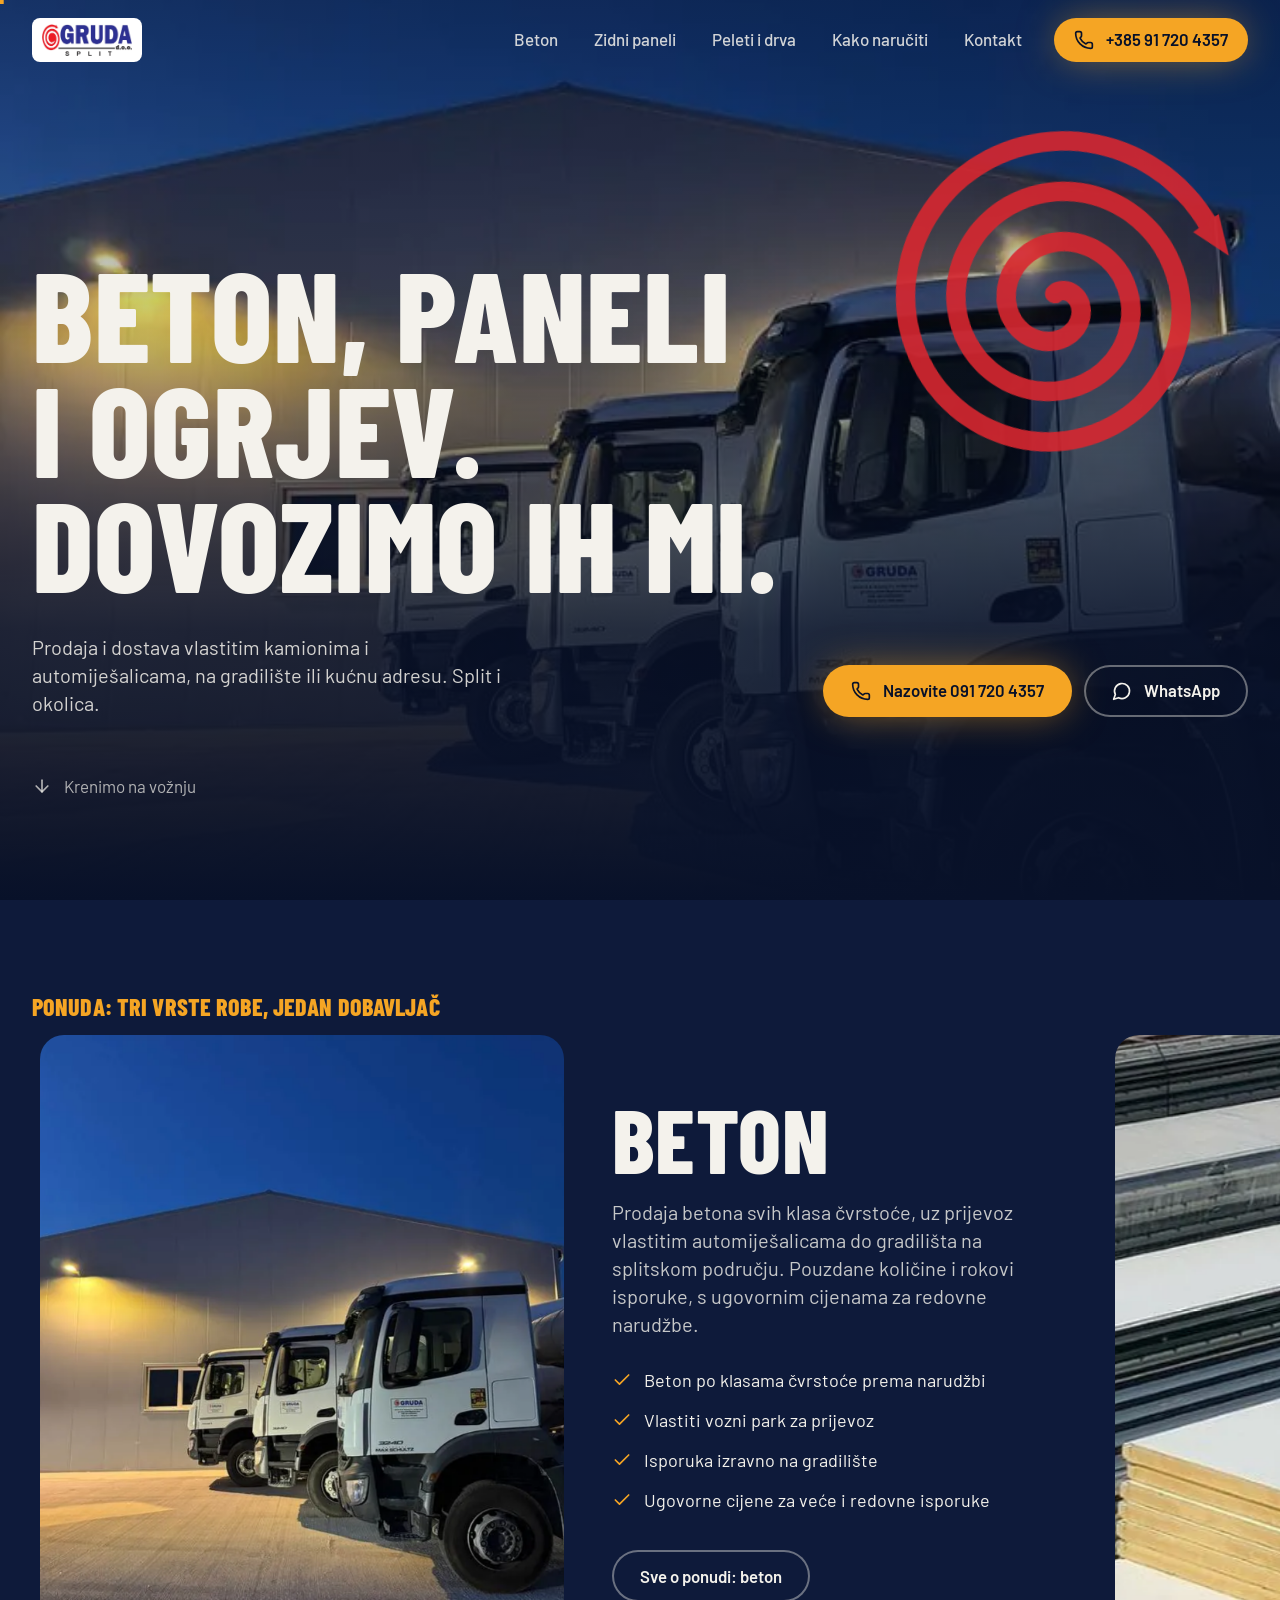
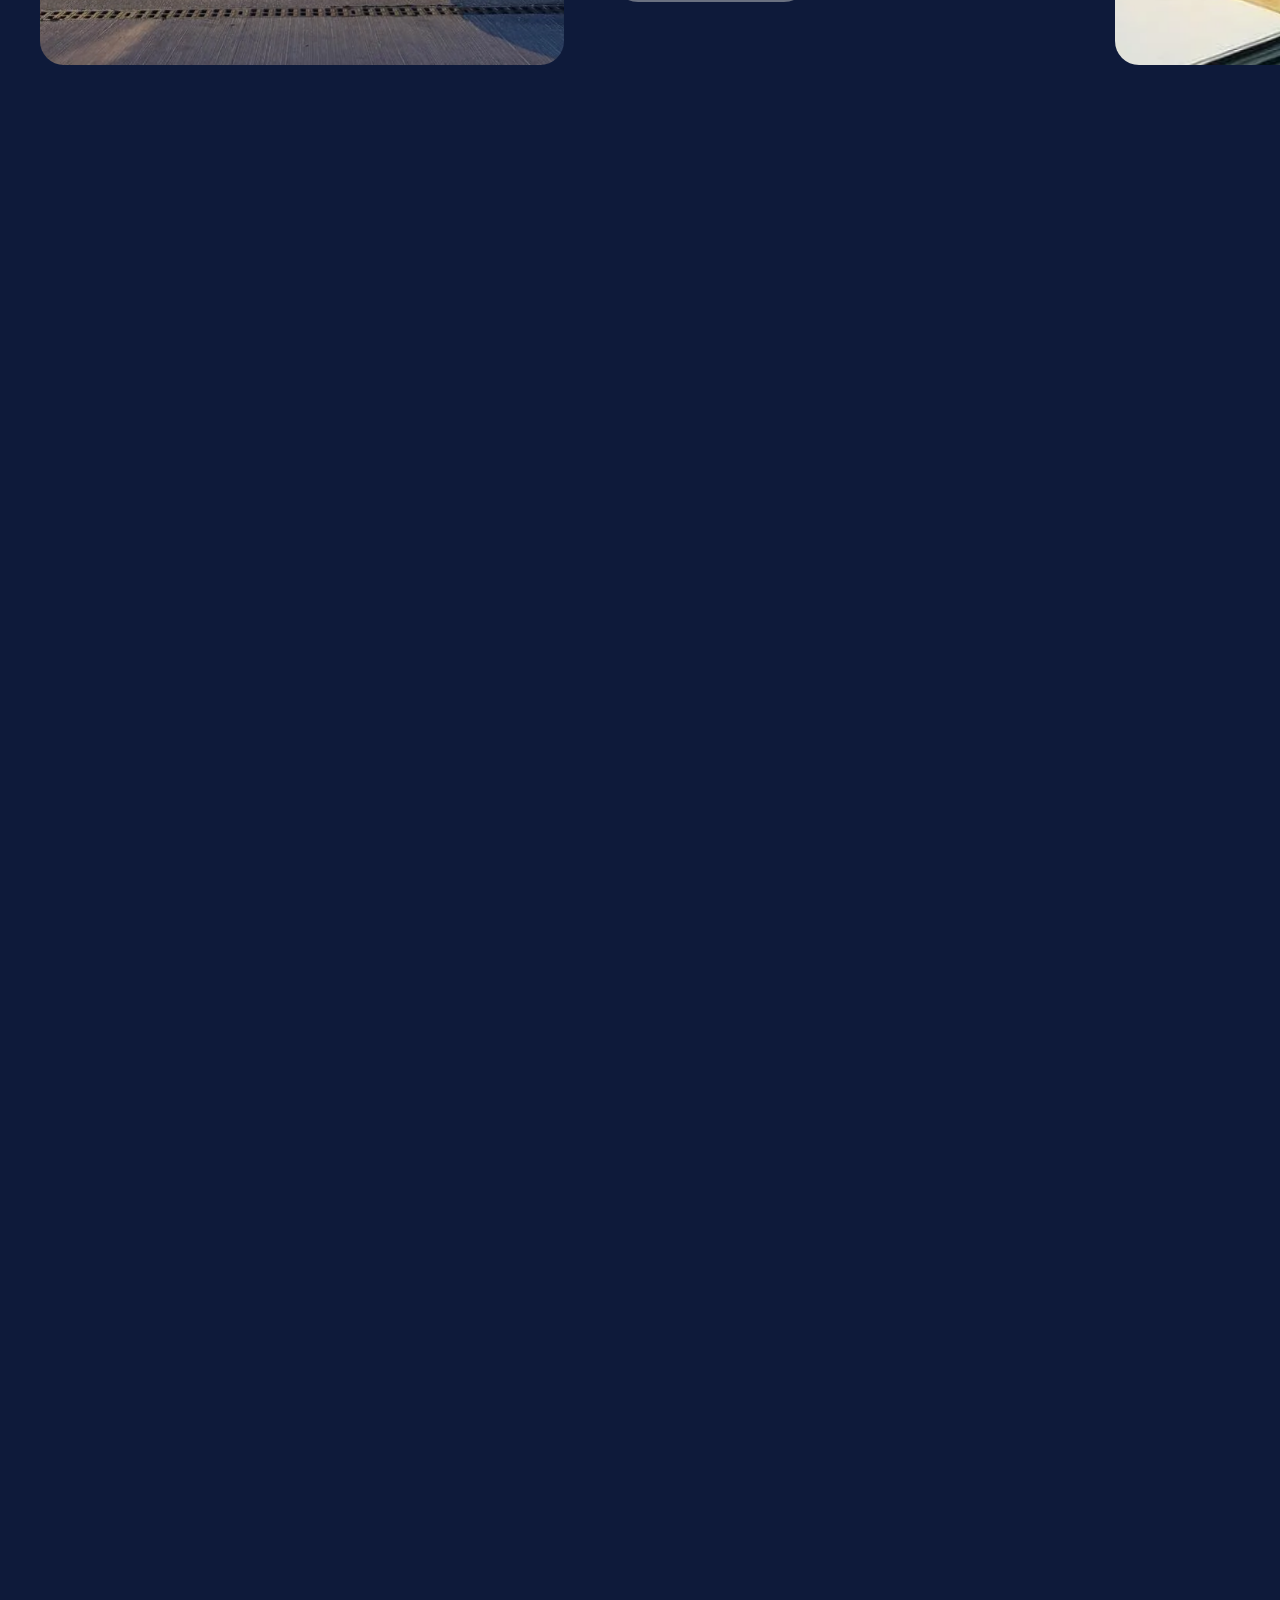
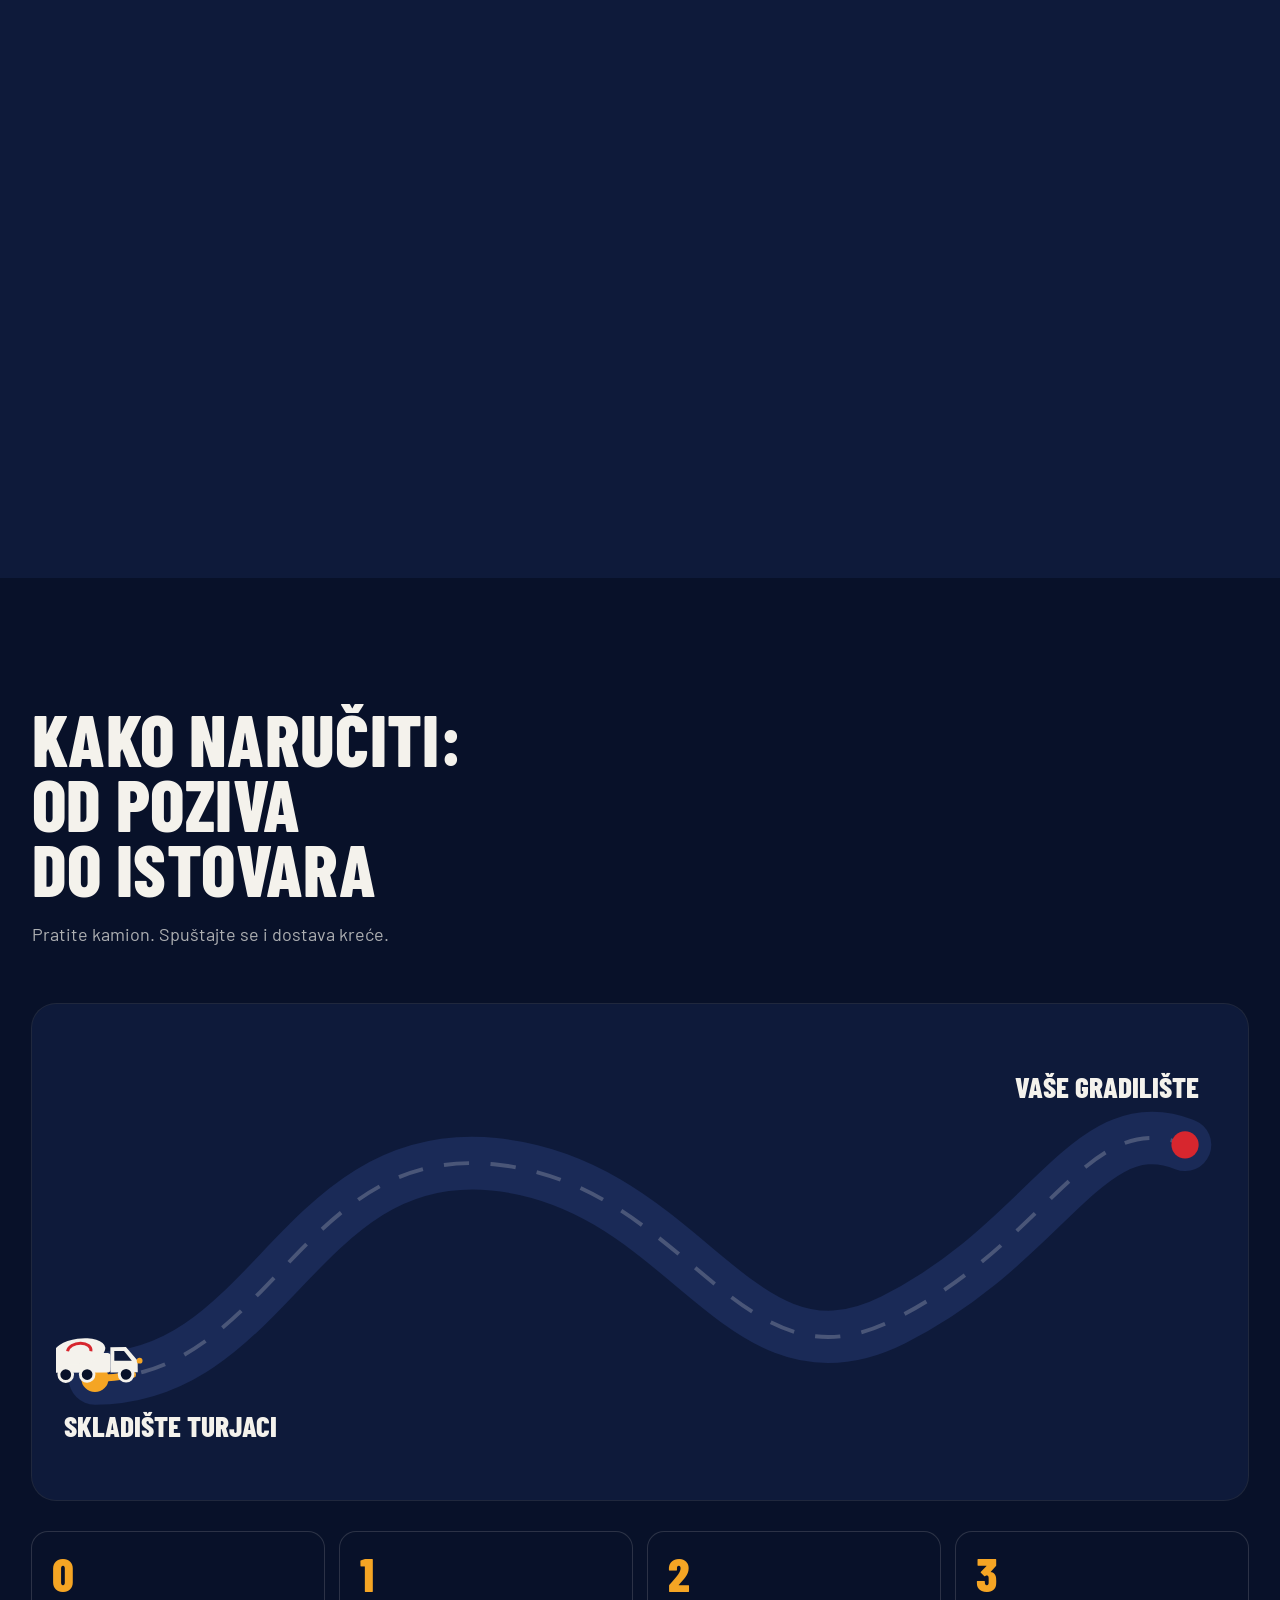
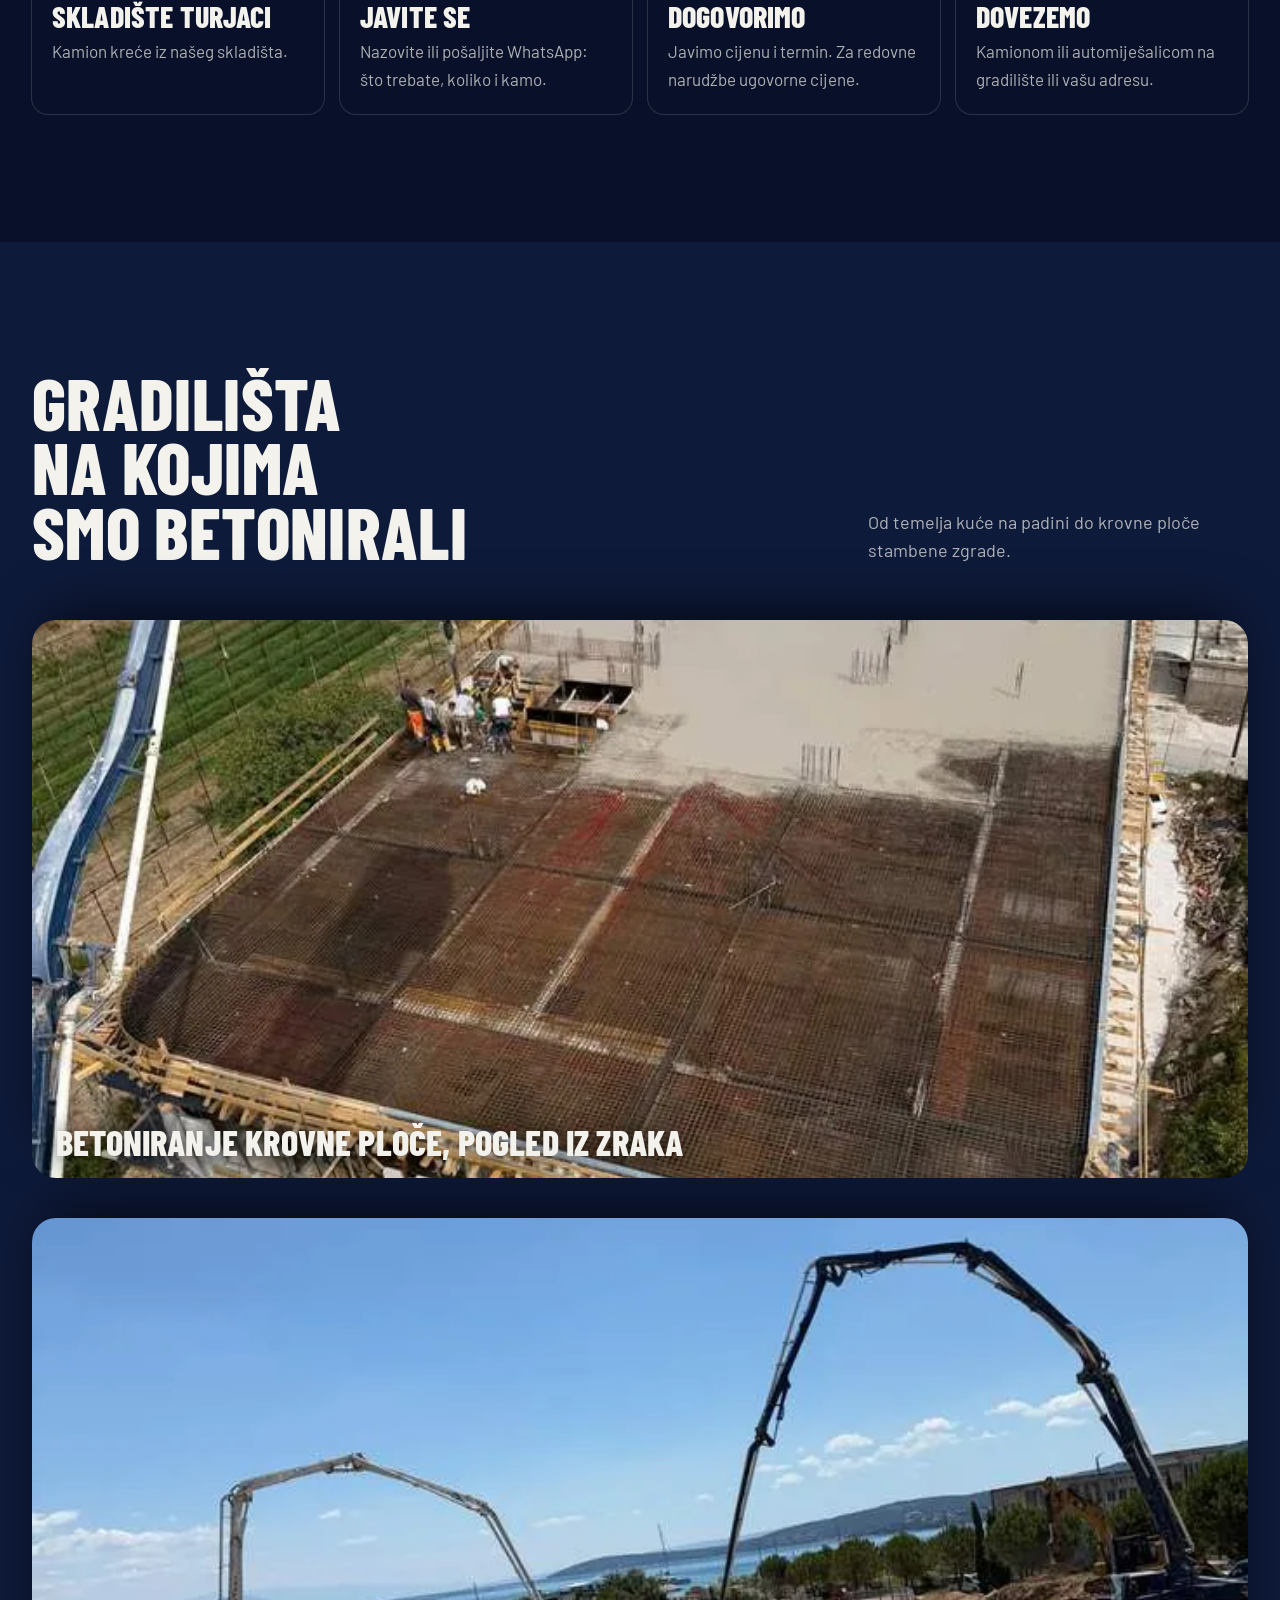
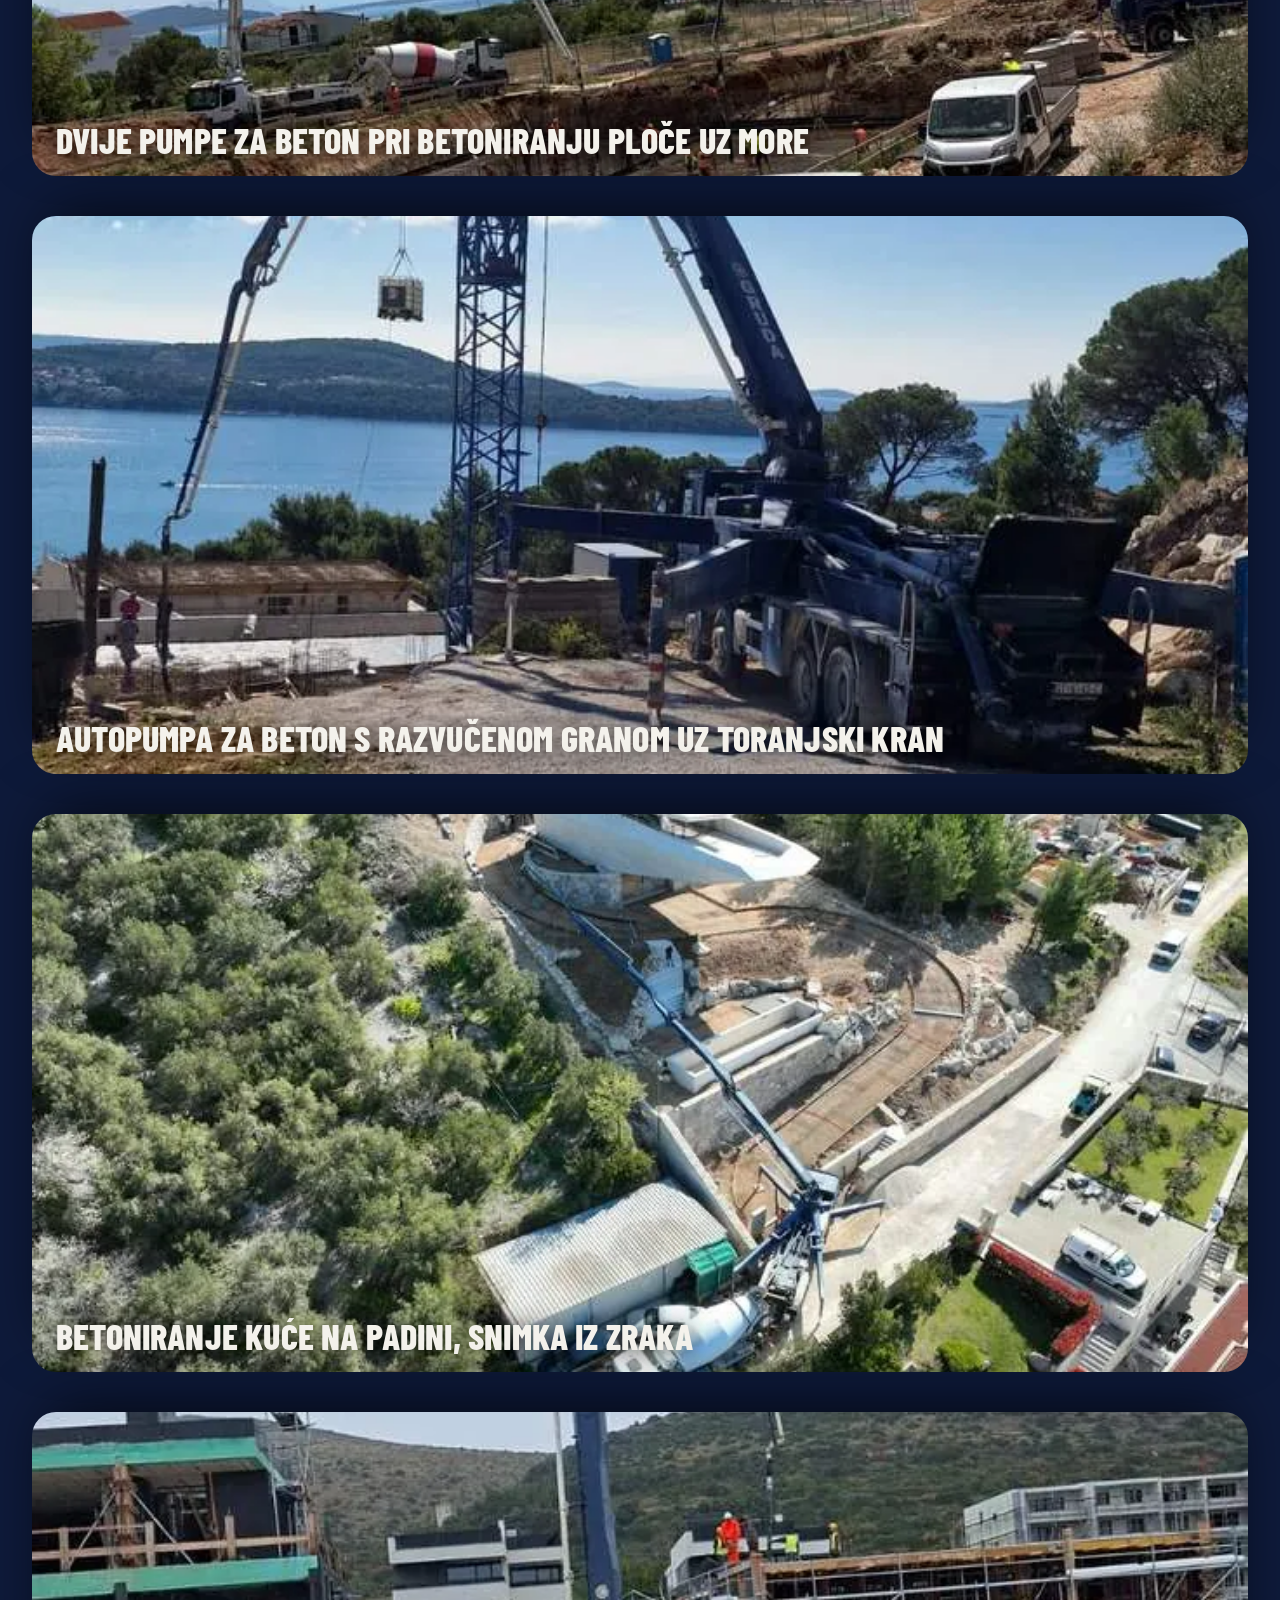
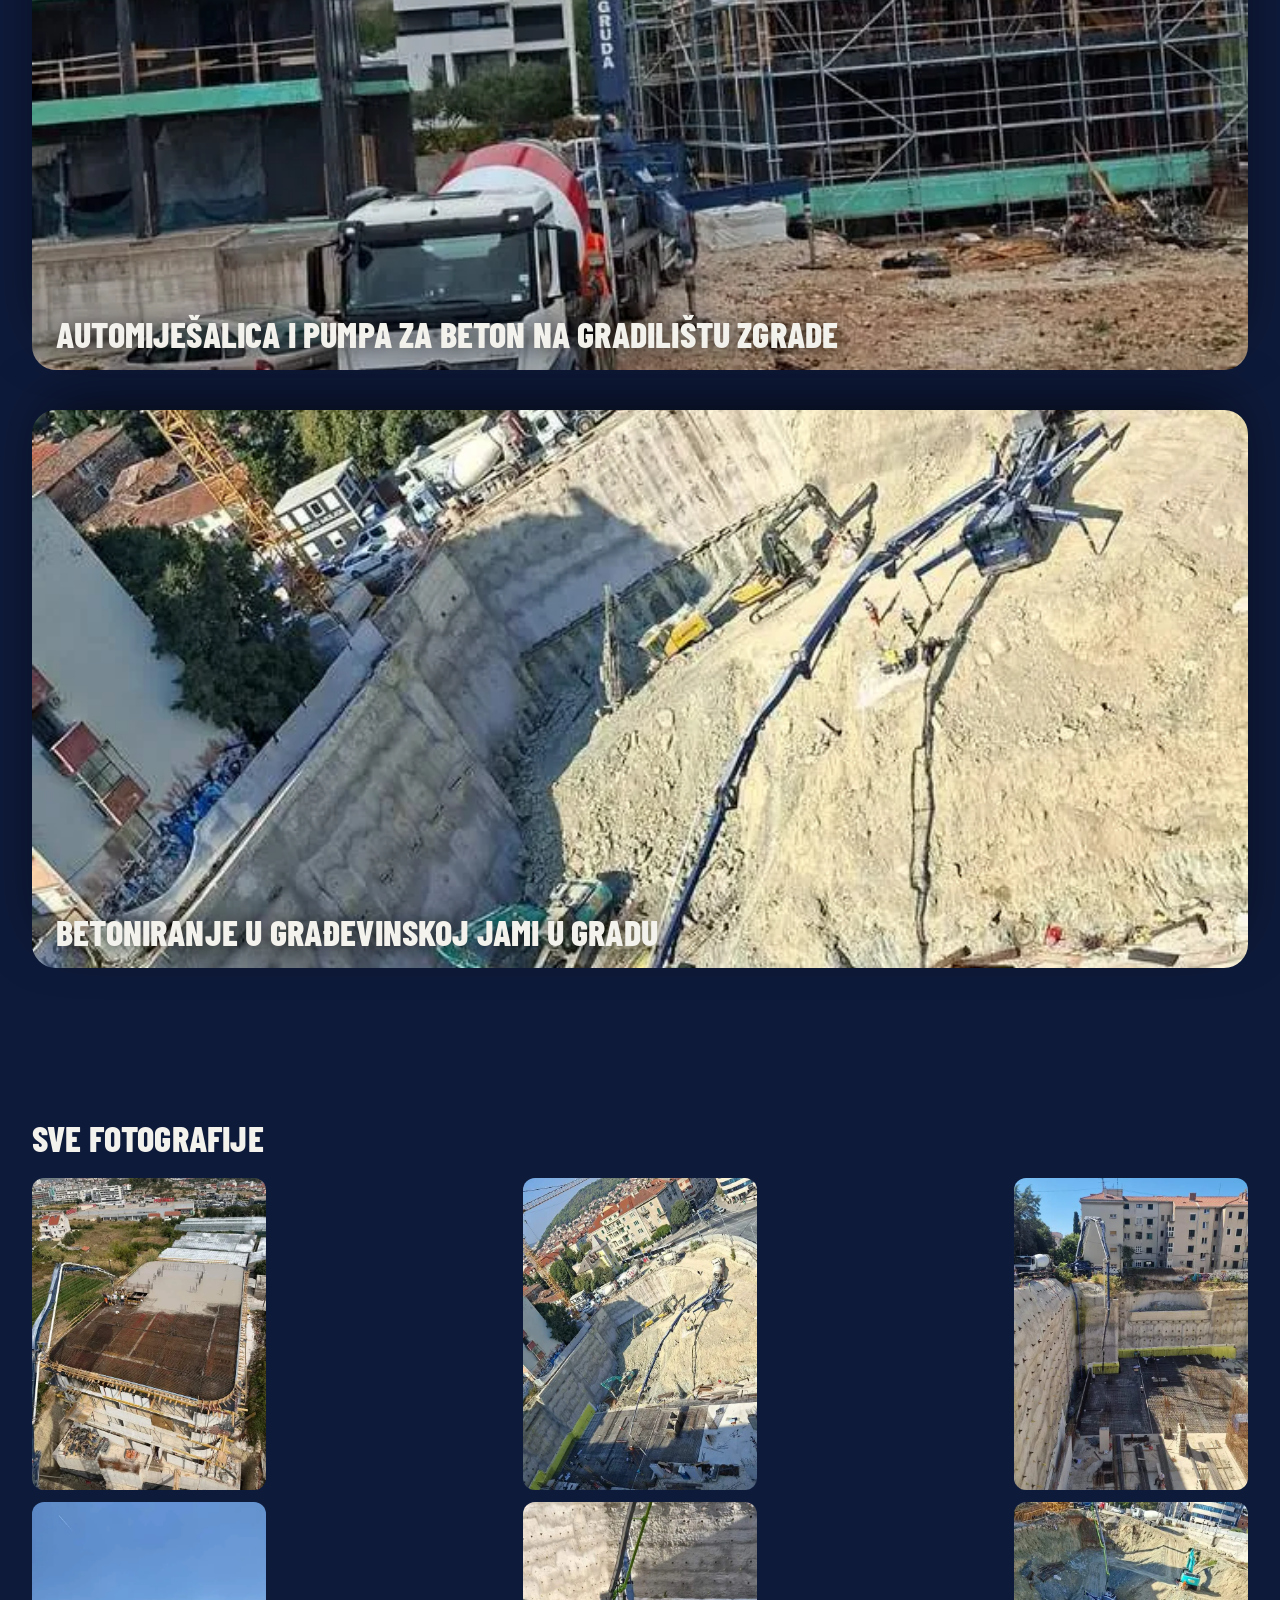
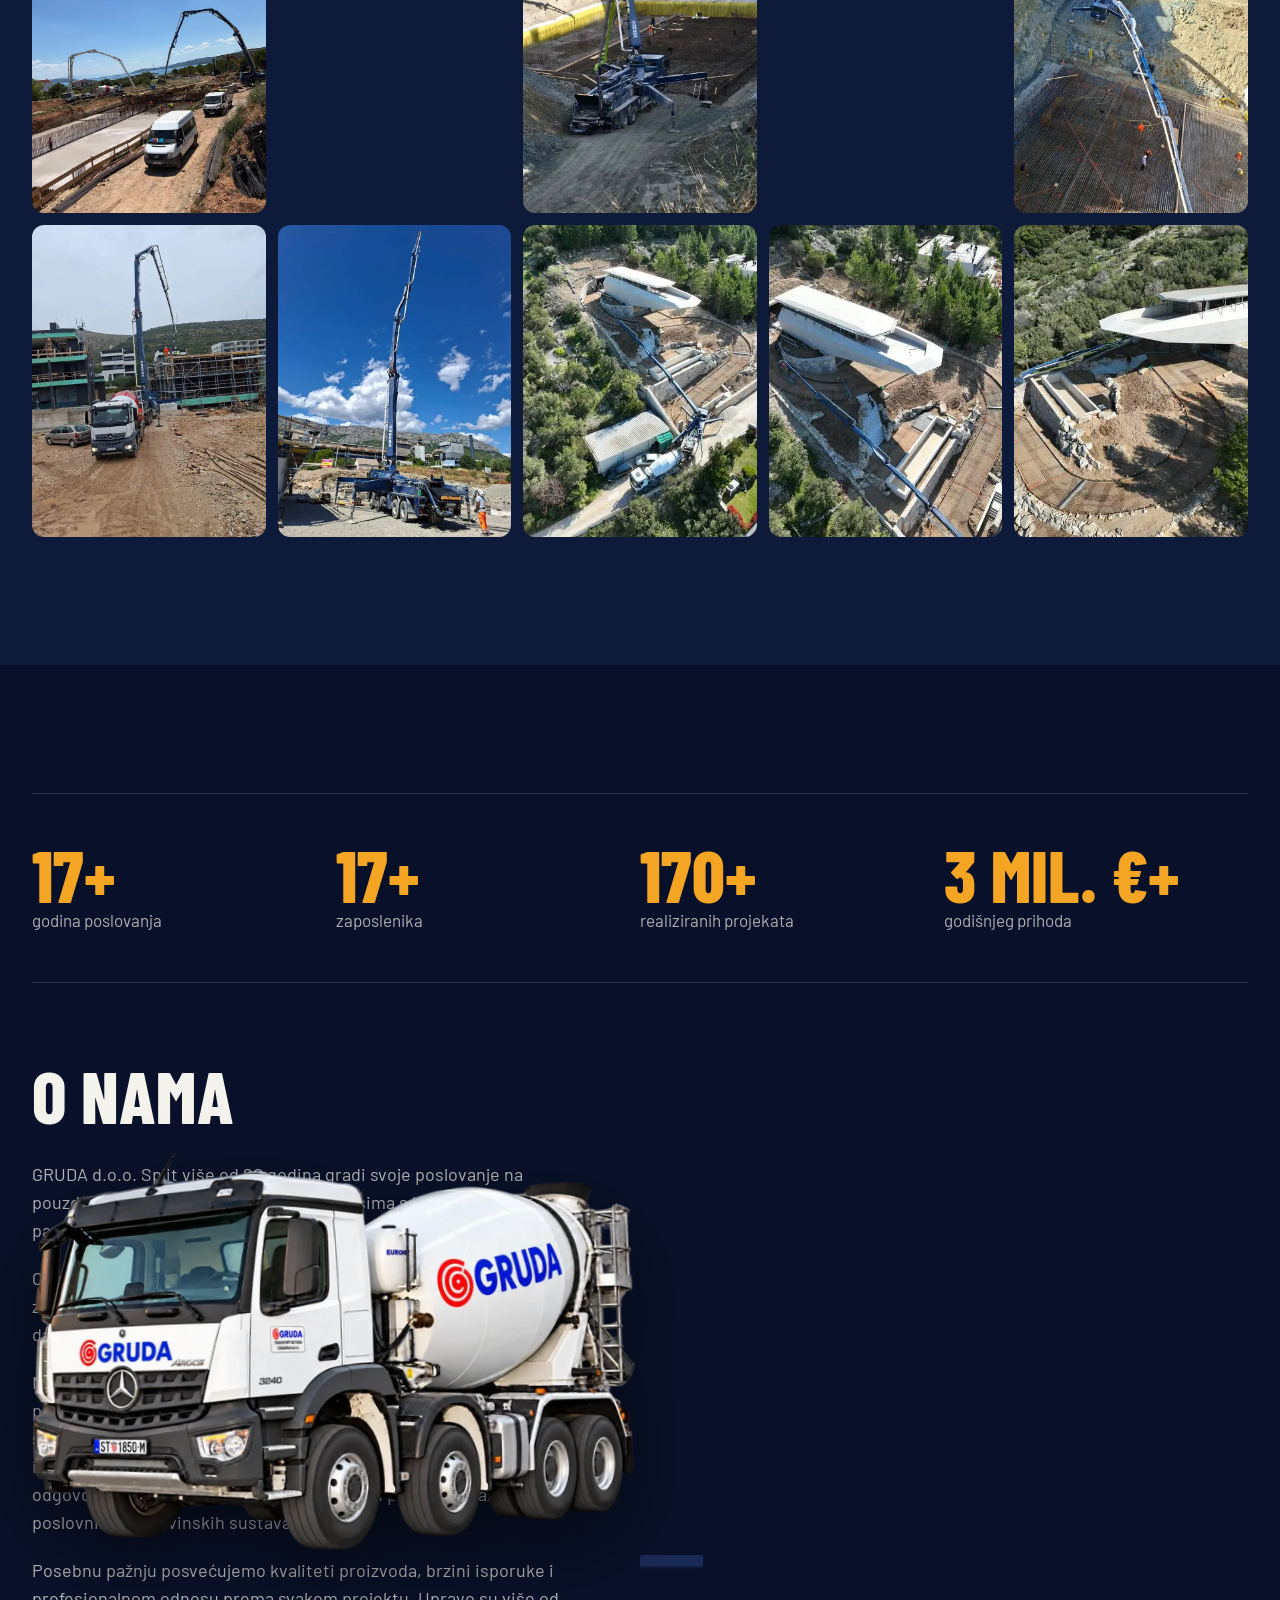
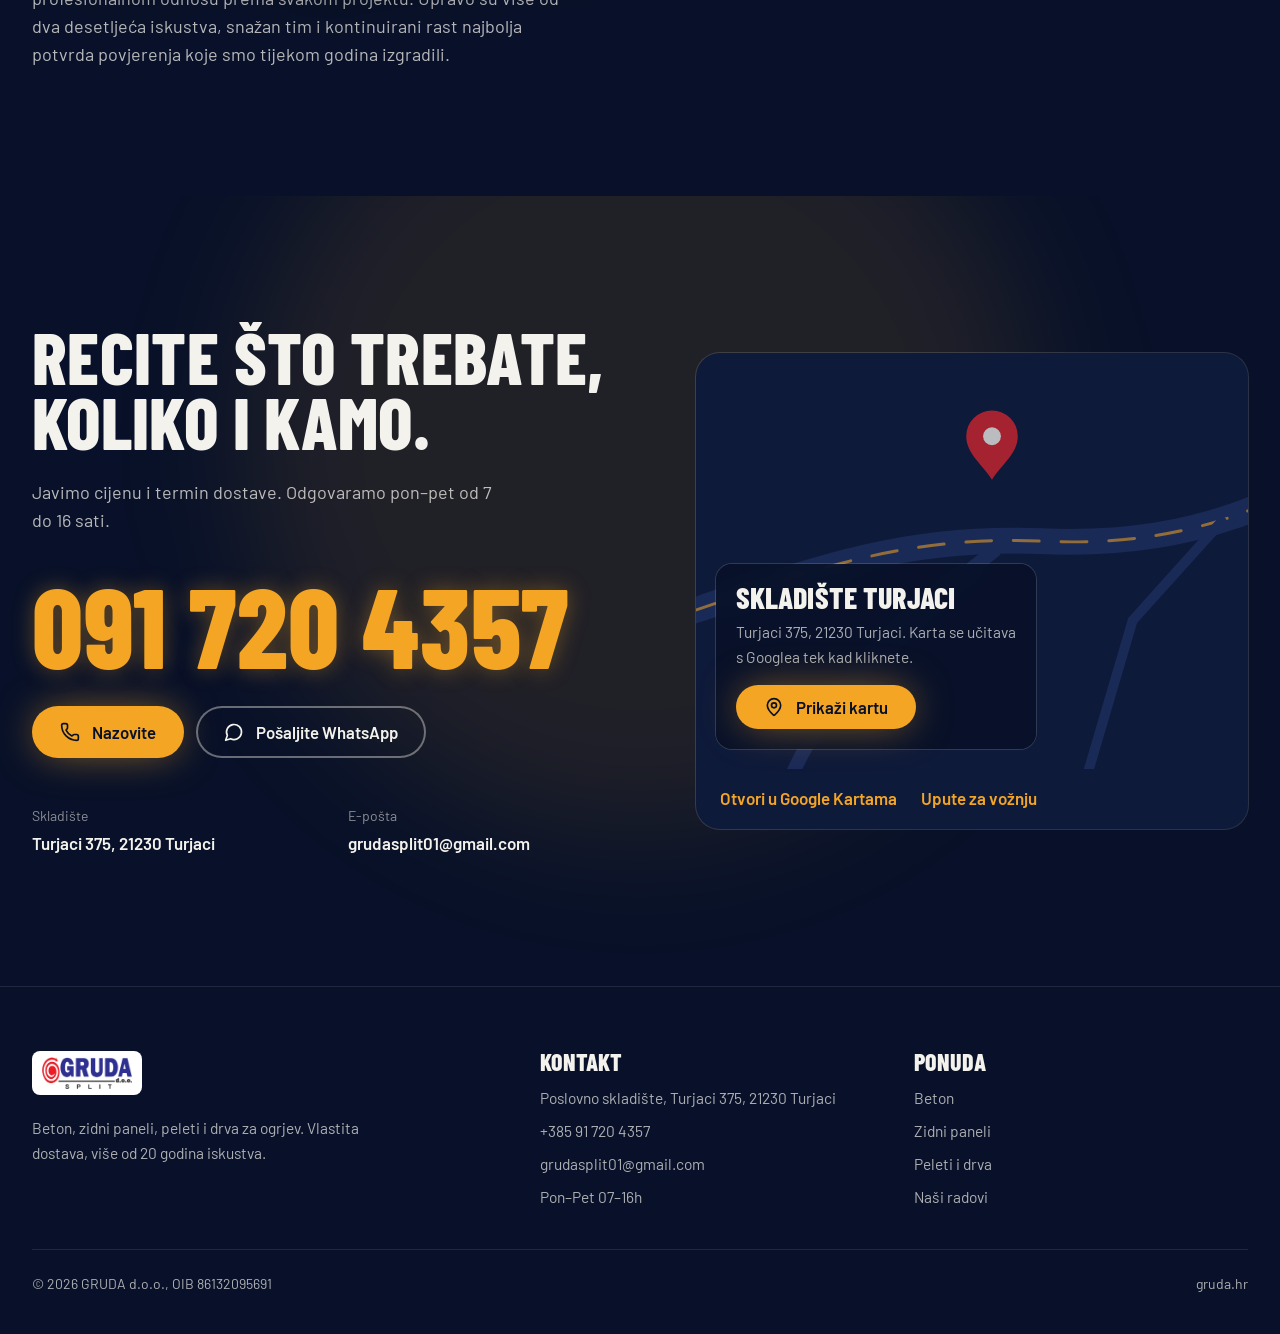
==== commit 04eb6c58: "Autobetonjera → automiješalica (standardni hrvatski) Co-Authored-By: Claude Opus 5.5 <noreply@anthro" ====
--- a/index.html
+++ b/index.html
@@ -37,12 +37,12 @@
 </div></header>
 <main id="sadrzaj">
 <section data-hero class="relative isolate flex min-h-[100svh] items-end overflow-hidden">
-<div class="absolute inset-0 -z-20 overflow-hidden" data-reflektor><picture><source type="image/webp" srcset="/img/beton-2.webp"><img src="/img/beton-2.jpg" alt="GRUDA autobetonjere ispred skladišta u Turjacima noću" width="720" height="960" class="size-full origin-bottom object-cover" fetchpriority="high" data-hero-zum></picture></div>
+<div class="absolute inset-0 -z-20 overflow-hidden" data-reflektor><picture><source type="image/webp" srcset="/img/beton-2.webp"><img src="/img/beton-2.jpg" alt="GRUDA automiješalice ispred skladišta u Turjacima noću" width="720" height="960" class="size-full origin-bottom object-cover" fetchpriority="high" data-hero-zum></picture></div>
 <div class="absolute inset-0 -z-10 bg-[linear-gradient(to_top,#081129_0%,rgb(8_17_41/.85)_30%,rgb(8_17_41/.2)_65%,rgb(8_17_41/.55)_100%)]"></div>
 <div class="mx-auto w-full max-w-[86rem] px-5 sm:px-8 pt-36 pb-16 sm:pb-24">
 <h1 class="max-w-[13ch] text-[clamp(3.6rem,10vw,9rem)]"><span class="rijec"><span data-rijec>Beton,</span></span> <span class="rijec"><span data-rijec>paneli</span></span> <span class="rijec"><span data-rijec>i</span></span> <span class="rijec"><span data-rijec>ogrjev.</span></span> <span class="rijec"><span data-rijec>Dovozimo</span></span> <span class="rijec"><span data-rijec>ih</span></span> <span class="rijec"><span data-rijec>mi.</span></span></h1>
 <div class="mt-8 flex flex-col gap-8 lg:flex-row lg:items-end lg:justify-between">
-<p data-hero-dolje class="max-w-[44ch] text-xl text-kamion/85">Prodaja i dostava vlastitim kamionima i autobetonjerama, na gradilište ili kućnu adresu. Split i okolica.</p>
+<p data-hero-dolje class="max-w-[44ch] text-xl text-kamion/85">Prodaja i dostava vlastitim kamionima i automiješalicama, na gradilište ili kućnu adresu. Split i okolica.</p>
 <div data-hero-dolje class="flex flex-wrap gap-3"><a class="gumb gumb-svjetlo" href="tel:+385917204357"><svg class="size-5 shrink-0" viewBox="0 0 24 24" fill="none" stroke="currentColor" stroke-width="2" stroke-linecap="round" stroke-linejoin="round" aria-hidden="true" focusable="false"><path d="M13.832 16.568a1 1 0 0 0 1.213-.303l.355-.465A2 2 0 0 1 17 15h3a2 2 0 0 1 2 2v3a2 2 0 0 1-2 2A18 18 0 0 1 2 4a2 2 0 0 1 2-2h3a2 2 0 0 1 2 2v3a2 2 0 0 1-.8 1.6l-.468.351a1 1 0 0 0-.292 1.233 14 14 0 0 0 6.392 6.384"/></svg>Nazovite 091 720 4357</a>
 <a class="gumb gumb-obrub" href="https://wa.me/385917204357" target="_blank" rel="noopener"><svg class="size-5 shrink-0" viewBox="0 0 24 24" fill="none" stroke="currentColor" stroke-width="2" stroke-linecap="round" stroke-linejoin="round" aria-hidden="true" focusable="false"><path d="M7.9 20A9 9 0 1 0 4 16.1L2 22Z"/></svg>WhatsApp</a></div>
 </div>
@@ -57,7 +57,7 @@
 <div class="relative h-[50svh] overflow-hidden rounded-3xl lg:h-[70svh]"><picture><source type="image/webp" srcset="/img/beton-2.webp"><img src="/img/beton-2.jpg" alt="Beton s dostavom na gradilište" width="720" height="960" class="size-full object-cover" loading="lazy" decoding="async" data-ploca-foto></picture></div>
 <div data-ploca-tekst>
 <h3 class="text-[clamp(3.6rem,7vw,6.5rem)]">Beton</h3>
-<p class="mt-5 max-w-[42ch] text-xl text-kamion/80">Prodaja betona svih klasa čvrstoće, uz prijevoz vlastitim autobetonjerama do gradilišta na splitskom području. Pouzdane količine i rokovi isporuke, s ugovornim cijenama za redovne narudžbe.</p>
+<p class="mt-5 max-w-[42ch] text-xl text-kamion/80">Prodaja betona svih klasa čvrstoće, uz prijevoz vlastitim automiješalicama do gradilišta na splitskom području. Pouzdane količine i rokovi isporuke, s ugovornim cijenama za redovne narudžbe.</p>
 <ul class="mt-7 grid gap-3 text-lg"><li class="flex items-center gap-3"><svg class="size-5 text-reflektor" viewBox="0 0 24 24" fill="none" stroke="currentColor" stroke-width="2" stroke-linecap="round" stroke-linejoin="round" aria-hidden="true" focusable="false"><path d="M20 6 9 17l-5-5"/></svg>Beton po klasama čvrstoće prema narudžbi</li><li class="flex items-center gap-3"><svg class="size-5 text-reflektor" viewBox="0 0 24 24" fill="none" stroke="currentColor" stroke-width="2" stroke-linecap="round" stroke-linejoin="round" aria-hidden="true" focusable="false"><path d="M20 6 9 17l-5-5"/></svg>Vlastiti vozni park za prijevoz</li><li class="flex items-center gap-3"><svg class="size-5 text-reflektor" viewBox="0 0 24 24" fill="none" stroke="currentColor" stroke-width="2" stroke-linecap="round" stroke-linejoin="round" aria-hidden="true" focusable="false"><path d="M20 6 9 17l-5-5"/></svg>Isporuka izravno na gradilište</li><li class="flex items-center gap-3"><svg class="size-5 text-reflektor" viewBox="0 0 24 24" fill="none" stroke="currentColor" stroke-width="2" stroke-linecap="round" stroke-linejoin="round" aria-hidden="true" focusable="false"><path d="M20 6 9 17l-5-5"/></svg>Ugovorne cijene za veće i redovne isporuke</li></ul>
 <a href="/beton/" class="gumb gumb-obrub mt-9">Sve o ponudi: beton</a>
 </div></article><article class="grid min-h-[100svh] w-screen shrink-0 items-center gap-10 px-5 py-24 sm:px-8 lg:w-[min(84vw,78rem)] lg:grid-cols-[1.15fr_1fr] lg:gap-12 lg:px-6">
@@ -96,16 +96,16 @@
 <circle cx="16" cy="36" r="7" fill="#081129" stroke="#f4f2ec" stroke-width="3"/><circle cx="38" cy="36" r="7" fill="#081129" stroke="#f4f2ec" stroke-width="3"/><circle cx="78" cy="36" r="7" fill="#081129" stroke="#f4f2ec" stroke-width="3"/>
 <circle cx="92" cy="22" r="3" fill="#f5a524"/></g></g>
 </svg></div>
-<ol class="mt-8 grid gap-4 sm:grid-cols-2 lg:grid-cols-4"><li data-stanica class="group rounded-2xl p-5 ring-1 ring-kamion/15 transition duration-500 [&.upaljeno]:bg-reflektor [&.upaljeno]:text-noc-duboka [&.upaljeno]:ring-reflektor"><span class="cesta block text-5xl text-reflektor transition group-[.upaljeno]:text-noc-duboka">0</span><p class="cesta mt-2 text-3xl">Skladište Turjaci</p><p class="mt-2 text-kamion/70 transition group-[.upaljeno]:text-noc-duboka/80">Kamion kreće iz našeg skladišta.</p></li><li data-stanica class="group rounded-2xl p-5 ring-1 ring-kamion/15 transition duration-500 [&.upaljeno]:bg-reflektor [&.upaljeno]:text-noc-duboka [&.upaljeno]:ring-reflektor"><span class="cesta block text-5xl text-reflektor transition group-[.upaljeno]:text-noc-duboka">1</span><p class="cesta mt-2 text-3xl">Javite se</p><p class="mt-2 text-kamion/70 transition group-[.upaljeno]:text-noc-duboka/80">Nazovite ili pošaljite WhatsApp: što trebate, koliko i kamo.</p></li><li data-stanica class="group rounded-2xl p-5 ring-1 ring-kamion/15 transition duration-500 [&.upaljeno]:bg-reflektor [&.upaljeno]:text-noc-duboka [&.upaljeno]:ring-reflektor"><span class="cesta block text-5xl text-reflektor transition group-[.upaljeno]:text-noc-duboka">2</span><p class="cesta mt-2 text-3xl">Dogovorimo</p><p class="mt-2 text-kamion/70 transition group-[.upaljeno]:text-noc-duboka/80">Javimo cijenu i termin. Za redovne narudžbe ugovorne cijene.</p></li><li data-stanica class="group rounded-2xl p-5 ring-1 ring-kamion/15 transition duration-500 [&.upaljeno]:bg-reflektor [&.upaljeno]:text-noc-duboka [&.upaljeno]:ring-reflektor"><span class="cesta block text-5xl text-reflektor transition group-[.upaljeno]:text-noc-duboka">3</span><p class="cesta mt-2 text-3xl">Dovezemo</p><p class="mt-2 text-kamion/70 transition group-[.upaljeno]:text-noc-duboka/80">Kamionom ili autobetonjerom na gradilište ili vašu adresu.</p></li></ol>
+<ol class="mt-8 grid gap-4 sm:grid-cols-2 lg:grid-cols-4"><li data-stanica class="group rounded-2xl p-5 ring-1 ring-kamion/15 transition duration-500 [&.upaljeno]:bg-reflektor [&.upaljeno]:text-noc-duboka [&.upaljeno]:ring-reflektor"><span class="cesta block text-5xl text-reflektor transition group-[.upaljeno]:text-noc-duboka">0</span><p class="cesta mt-2 text-3xl">Skladište Turjaci</p><p class="mt-2 text-kamion/70 transition group-[.upaljeno]:text-noc-duboka/80">Kamion kreće iz našeg skladišta.</p></li><li data-stanica class="group rounded-2xl p-5 ring-1 ring-kamion/15 transition duration-500 [&.upaljeno]:bg-reflektor [&.upaljeno]:text-noc-duboka [&.upaljeno]:ring-reflektor"><span class="cesta block text-5xl text-reflektor transition group-[.upaljeno]:text-noc-duboka">1</span><p class="cesta mt-2 text-3xl">Javite se</p><p class="mt-2 text-kamion/70 transition group-[.upaljeno]:text-noc-duboka/80">Nazovite ili pošaljite WhatsApp: što trebate, koliko i kamo.</p></li><li data-stanica class="group rounded-2xl p-5 ring-1 ring-kamion/15 transition duration-500 [&.upaljeno]:bg-reflektor [&.upaljeno]:text-noc-duboka [&.upaljeno]:ring-reflektor"><span class="cesta block text-5xl text-reflektor transition group-[.upaljeno]:text-noc-duboka">2</span><p class="cesta mt-2 text-3xl">Dogovorimo</p><p class="mt-2 text-kamion/70 transition group-[.upaljeno]:text-noc-duboka/80">Javimo cijenu i termin. Za redovne narudžbe ugovorne cijene.</p></li><li data-stanica class="group rounded-2xl p-5 ring-1 ring-kamion/15 transition duration-500 [&.upaljeno]:bg-reflektor [&.upaljeno]:text-noc-duboka [&.upaljeno]:ring-reflektor"><span class="cesta block text-5xl text-reflektor transition group-[.upaljeno]:text-noc-duboka">3</span><p class="cesta mt-2 text-3xl">Dovezemo</p><p class="mt-2 text-kamion/70 transition group-[.upaljeno]:text-noc-duboka/80">Kamionom ili automiješalicom na gradilište ili vašu adresu.</p></li></ol>
 </div></section>
 
 <section id="radovi" class="overflow-x-clip bg-noc py-24 sm:py-32"><div class="mx-auto w-full max-w-[86rem] px-5 sm:px-8">
 <div class="mb-14 flex flex-wrap items-end justify-between gap-6">
 <h2 class="max-w-[14ch] text-6xl sm:text-7xl" data-udji="lijevo">Gradilišta na kojima smo betonirali</h2>
 <p class="max-w-[38ch] text-lg text-kamion/70" data-udji="desno">Od temelja kuće na padini do krovne ploče stambene zgrade.</p></div>
-<div data-hrpa data-galerija class="relative grid gap-10 pb-[10vh]"><div class="sticky" style="top:calc(6rem + 0.0rem)"><button type="button" aria-label="Povećaj: Betoniranje krovne ploče, pogled iz zraka" class="relative block w-full overflow-hidden rounded-3xl shadow-[0_-20px_60px_-20px_rgb(0_0_0/.8)]"><picture><source type="image/webp" srcset="/img/radovi-01.webp"><img src="/img/radovi-01.jpg" alt="Betoniranje krovne ploče, pogled iz zraka" width="700" height="933" class="h-[62svh] w-full object-cover" loading="lazy" decoding="async" ></picture><span class="cesta absolute bottom-5 start-6 max-w-[80%] text-start text-3xl text-kamion drop-shadow-[0_2px_12px_rgb(0_0_0/.8)] sm:text-4xl">Betoniranje krovne ploče, pogled iz zraka</span></button></div><div class="sticky" style="top:calc(6rem + 1.2rem)"><button type="button" aria-label="Povećaj: Dvije pumpe za beton pri betoniranju ploče uz more" class="relative block w-full overflow-hidden rounded-3xl shadow-[0_-20px_60px_-20px_rgb(0_0_0/.8)]"><picture><source type="image/webp" srcset="/img/radovi-06.webp"><img src="/img/radovi-06.jpg" alt="Dvije pumpe za beton pri betoniranju ploče uz more" width="700" height="933" class="h-[62svh] w-full object-cover" loading="lazy" decoding="async" ></picture><span class="cesta absolute bottom-5 start-6 max-w-[80%] text-start text-3xl text-kamion drop-shadow-[0_2px_12px_rgb(0_0_0/.8)] sm:text-4xl">Dvije pumpe za beton pri betoniranju ploče uz more</span></button></div><div class="sticky" style="top:calc(6rem + 2.4rem)"><button type="button" aria-label="Povećaj: Autopumpa za beton s razvučenom granom uz toranjski kran" class="relative block w-full overflow-hidden rounded-3xl shadow-[0_-20px_60px_-20px_rgb(0_0_0/.8)]"><picture><source type="image/webp" srcset="/img/radovi-07.webp"><img src="/img/radovi-07.jpg" alt="Autopumpa za beton s razvučenom granom uz toranjski kran" width="700" height="1244" class="h-[62svh] w-full object-cover" loading="lazy" decoding="async" ></picture><span class="cesta absolute bottom-5 start-6 max-w-[80%] text-start text-3xl text-kamion drop-shadow-[0_2px_12px_rgb(0_0_0/.8)] sm:text-4xl">Autopumpa za beton s razvučenom granom uz toranjski kran</span></button></div><div class="sticky" style="top:calc(6rem + 3.5999999999999996rem)"><button type="button" aria-label="Povećaj: Betoniranje kuće na padini, snimka iz zraka" class="relative block w-full overflow-hidden rounded-3xl shadow-[0_-20px_60px_-20px_rgb(0_0_0/.8)]"><picture><source type="image/webp" srcset="/img/radovi-13.webp"><img src="/img/radovi-13.jpg" alt="Betoniranje kuće na padini, snimka iz zraka" width="700" height="524" class="h-[62svh] w-full object-cover" loading="lazy" decoding="async" ></picture><span class="cesta absolute bottom-5 start-6 max-w-[80%] text-start text-3xl text-kamion drop-shadow-[0_2px_12px_rgb(0_0_0/.8)] sm:text-4xl">Betoniranje kuće na padini, snimka iz zraka</span></button></div><div class="sticky" style="top:calc(6rem + 4.8rem)"><button type="button" aria-label="Povećaj: Autobetonjera i pumpa za beton na gradilištu zgrade" class="relative block w-full overflow-hidden rounded-3xl shadow-[0_-20px_60px_-20px_rgb(0_0_0/.8)]"><picture><source type="image/webp" srcset="/img/radovi-11.webp"><img src="/img/radovi-11.jpg" alt="Autobetonjera i pumpa za beton na gradilištu zgrade" width="700" height="1244" class="h-[62svh] w-full object-cover" loading="lazy" decoding="async" ></picture><span class="cesta absolute bottom-5 start-6 max-w-[80%] text-start text-3xl text-kamion drop-shadow-[0_2px_12px_rgb(0_0_0/.8)] sm:text-4xl">Autobetonjera i pumpa za beton na gradilištu zgrade</span></button></div><div class="sticky" style="top:calc(6rem + 6.0rem)"><button type="button" aria-label="Povećaj: Betoniranje u građevinskoj jami u gradu" class="relative block w-full overflow-hidden rounded-3xl shadow-[0_-20px_60px_-20px_rgb(0_0_0/.8)]"><picture><source type="image/webp" srcset="/img/radovi-03.webp"><img src="/img/radovi-03.jpg" alt="Betoniranje u građevinskoj jami u gradu" width="700" height="1244" class="h-[62svh] w-full object-cover" loading="lazy" decoding="async" ></picture><span class="cesta absolute bottom-5 start-6 max-w-[80%] text-start text-3xl text-kamion drop-shadow-[0_2px_12px_rgb(0_0_0/.8)] sm:text-4xl">Betoniranje u građevinskoj jami u gradu</span></button></div></div>
+<div data-hrpa data-galerija class="relative grid gap-10 pb-[10vh]"><div class="sticky" style="top:calc(6rem + 0.0rem)"><button type="button" aria-label="Povećaj: Betoniranje krovne ploče, pogled iz zraka" class="relative block w-full overflow-hidden rounded-3xl shadow-[0_-20px_60px_-20px_rgb(0_0_0/.8)]"><picture><source type="image/webp" srcset="/img/radovi-01.webp"><img src="/img/radovi-01.jpg" alt="Betoniranje krovne ploče, pogled iz zraka" width="700" height="933" class="h-[62svh] w-full object-cover" loading="lazy" decoding="async" ></picture><span class="cesta absolute bottom-5 start-6 max-w-[80%] text-start text-3xl text-kamion drop-shadow-[0_2px_12px_rgb(0_0_0/.8)] sm:text-4xl">Betoniranje krovne ploče, pogled iz zraka</span></button></div><div class="sticky" style="top:calc(6rem + 1.2rem)"><button type="button" aria-label="Povećaj: Dvije pumpe za beton pri betoniranju ploče uz more" class="relative block w-full overflow-hidden rounded-3xl shadow-[0_-20px_60px_-20px_rgb(0_0_0/.8)]"><picture><source type="image/webp" srcset="/img/radovi-06.webp"><img src="/img/radovi-06.jpg" alt="Dvije pumpe za beton pri betoniranju ploče uz more" width="700" height="933" class="h-[62svh] w-full object-cover" loading="lazy" decoding="async" ></picture><span class="cesta absolute bottom-5 start-6 max-w-[80%] text-start text-3xl text-kamion drop-shadow-[0_2px_12px_rgb(0_0_0/.8)] sm:text-4xl">Dvije pumpe za beton pri betoniranju ploče uz more</span></button></div><div class="sticky" style="top:calc(6rem + 2.4rem)"><button type="button" aria-label="Povećaj: Autopumpa za beton s razvučenom granom uz toranjski kran" class="relative block w-full overflow-hidden rounded-3xl shadow-[0_-20px_60px_-20px_rgb(0_0_0/.8)]"><picture><source type="image/webp" srcset="/img/radovi-07.webp"><img src="/img/radovi-07.jpg" alt="Autopumpa za beton s razvučenom granom uz toranjski kran" width="700" height="1244" class="h-[62svh] w-full object-cover" loading="lazy" decoding="async" ></picture><span class="cesta absolute bottom-5 start-6 max-w-[80%] text-start text-3xl text-kamion drop-shadow-[0_2px_12px_rgb(0_0_0/.8)] sm:text-4xl">Autopumpa za beton s razvučenom granom uz toranjski kran</span></button></div><div class="sticky" style="top:calc(6rem + 3.5999999999999996rem)"><button type="button" aria-label="Povećaj: Betoniranje kuće na padini, snimka iz zraka" class="relative block w-full overflow-hidden rounded-3xl shadow-[0_-20px_60px_-20px_rgb(0_0_0/.8)]"><picture><source type="image/webp" srcset="/img/radovi-13.webp"><img src="/img/radovi-13.jpg" alt="Betoniranje kuće na padini, snimka iz zraka" width="700" height="524" class="h-[62svh] w-full object-cover" loading="lazy" decoding="async" ></picture><span class="cesta absolute bottom-5 start-6 max-w-[80%] text-start text-3xl text-kamion drop-shadow-[0_2px_12px_rgb(0_0_0/.8)] sm:text-4xl">Betoniranje kuće na padini, snimka iz zraka</span></button></div><div class="sticky" style="top:calc(6rem + 4.8rem)"><button type="button" aria-label="Povećaj: Automiješalica i pumpa za beton na gradilištu zgrade" class="relative block w-full overflow-hidden rounded-3xl shadow-[0_-20px_60px_-20px_rgb(0_0_0/.8)]"><picture><source type="image/webp" srcset="/img/radovi-11.webp"><img src="/img/radovi-11.jpg" alt="Automiješalica i pumpa za beton na gradilištu zgrade" width="700" height="1244" class="h-[62svh] w-full object-cover" loading="lazy" decoding="async" ></picture><span class="cesta absolute bottom-5 start-6 max-w-[80%] text-start text-3xl text-kamion drop-shadow-[0_2px_12px_rgb(0_0_0/.8)] sm:text-4xl">Automiješalica i pumpa za beton na gradilištu zgrade</span></button></div><div class="sticky" style="top:calc(6rem + 6.0rem)"><button type="button" aria-label="Povećaj: Betoniranje u građevinskoj jami u gradu" class="relative block w-full overflow-hidden rounded-3xl shadow-[0_-20px_60px_-20px_rgb(0_0_0/.8)]"><picture><source type="image/webp" srcset="/img/radovi-03.webp"><img src="/img/radovi-03.jpg" alt="Betoniranje u građevinskoj jami u gradu" width="700" height="1244" class="h-[62svh] w-full object-cover" loading="lazy" decoding="async" ></picture><span class="cesta absolute bottom-5 start-6 max-w-[80%] text-start text-3xl text-kamion drop-shadow-[0_2px_12px_rgb(0_0_0/.8)] sm:text-4xl">Betoniranje u građevinskoj jami u gradu</span></button></div></div>
 <h3 class="mt-16 text-4xl" data-udji>Sve fotografije</h3>
-<div class="mt-6"><div class="grid gap-3 grid-cols-2 sm:grid-cols-3 lg:grid-cols-5" data-galerija><button type="button" aria-label="Povećaj: Betoniranje krovne ploče, pogled iz zraka" class="group overflow-hidden rounded-xl" data-udji><picture><source type="image/webp" srcset="/img/radovi-01.webp"><img src="/img/radovi-01.jpg" alt="Betoniranje krovne ploče, pogled iz zraka" width="700" height="933" class="aspect-[3/4] w-full object-cover transition duration-700 group-hover:scale-110 group-hover:brightness-110" loading="lazy" decoding="async" ></picture></button><button type="button" aria-label="Povećaj: Pumpa za beton na gradilištu zgrade, pogled s krana" class="group overflow-hidden rounded-xl" data-udji><picture><source type="image/webp" srcset="/img/radovi-02.webp"><img src="/img/radovi-02.jpg" alt="Pumpa za beton na gradilištu zgrade, pogled s krana" width="700" height="933" class="aspect-[3/4] w-full object-cover transition duration-700 group-hover:scale-110 group-hover:brightness-110" loading="lazy" decoding="async" ></picture></button><button type="button" aria-label="Povećaj: Betoniranje u građevinskoj jami u gradu" class="group overflow-hidden rounded-xl" data-udji><picture><source type="image/webp" srcset="/img/radovi-03.webp"><img src="/img/radovi-03.jpg" alt="Betoniranje u građevinskoj jami u gradu" width="700" height="1244" class="aspect-[3/4] w-full object-cover transition duration-700 group-hover:scale-110 group-hover:brightness-110" loading="lazy" decoding="async" ></picture></button><button type="button" aria-label="Povećaj: Betoniranje temelja uz potporni zid građevinske jame" class="group overflow-hidden rounded-xl" data-udji><picture><source type="image/webp" srcset="/img/radovi-04.webp"><img src="/img/radovi-04.jpg" alt="Betoniranje temelja uz potporni zid građevinske jame" width="700" height="1243" class="aspect-[3/4] w-full object-cover transition duration-700 group-hover:scale-110 group-hover:brightness-110" loading="lazy" decoding="async" ></picture></button><button type="button" aria-label="Povećaj: Pumpa spušta beton u duboku građevinsku jamu" class="group overflow-hidden rounded-xl" data-udji><picture><source type="image/webp" srcset="/img/radovi-05.webp"><img src="/img/radovi-05.jpg" alt="Pumpa spušta beton u duboku građevinsku jamu" width="700" height="1243" class="aspect-[3/4] w-full object-cover transition duration-700 group-hover:scale-110 group-hover:brightness-110" loading="lazy" decoding="async" ></picture></button><button type="button" aria-label="Povećaj: Dvije pumpe za beton pri betoniranju ploče uz more" class="group overflow-hidden rounded-xl" data-udji><picture><source type="image/webp" srcset="/img/radovi-06.webp"><img src="/img/radovi-06.jpg" alt="Dvije pumpe za beton pri betoniranju ploče uz more" width="700" height="933" class="aspect-[3/4] w-full object-cover transition duration-700 group-hover:scale-110 group-hover:brightness-110" loading="lazy" decoding="async" ></picture></button><button type="button" aria-label="Povećaj: Autopumpa za beton s razvučenom granom uz toranjski kran" class="group overflow-hidden rounded-xl" data-udji><picture><source type="image/webp" srcset="/img/radovi-07.webp"><img src="/img/radovi-07.jpg" alt="Autopumpa za beton s razvučenom granom uz toranjski kran" width="700" height="1244" class="aspect-[3/4] w-full object-cover transition duration-700 group-hover:scale-110 group-hover:brightness-110" loading="lazy" decoding="async" ></picture></button><button type="button" aria-label="Povećaj: Autopumpa za beton na dnu građevinske jame" class="group overflow-hidden rounded-xl" data-udji><picture><source type="image/webp" srcset="/img/radovi-08.webp"><img src="/img/radovi-08.jpg" alt="Autopumpa za beton na dnu građevinske jame" width="700" height="1515" class="aspect-[3/4] w-full object-cover transition duration-700 group-hover:scale-110 group-hover:brightness-110" loading="lazy" decoding="async" ></picture></button><button type="button" aria-label="Povećaj: Radnici ravnaju svježe izliveni beton" class="group overflow-hidden rounded-xl" data-udji><picture><source type="image/webp" srcset="/img/radovi-09.webp"><img src="/img/radovi-09.jpg" alt="Radnici ravnaju svježe izliveni beton" width="700" height="1244" class="aspect-[3/4] w-full object-cover transition duration-700 group-hover:scale-110 group-hover:brightness-110" loading="lazy" decoding="async" ></picture></button><button type="button" aria-label="Povećaj: Betoniranje temeljne ploče preko armature, pogled odozgo" class="group overflow-hidden rounded-xl" data-udji><picture><source type="image/webp" srcset="/img/radovi-10.webp"><img src="/img/radovi-10.jpg" alt="Betoniranje temeljne ploče preko armature, pogled odozgo" width="700" height="1244" class="aspect-[3/4] w-full object-cover transition duration-700 group-hover:scale-110 group-hover:brightness-110" loading="lazy" decoding="async" ></picture></button><button type="button" aria-label="Povećaj: Autobetonjera i pumpa za beton na gradilištu zgrade" class="group overflow-hidden rounded-xl" data-udji><picture><source type="image/webp" srcset="/img/radovi-11.webp"><img src="/img/radovi-11.jpg" alt="Autobetonjera i pumpa za beton na gradilištu zgrade" width="700" height="1244" class="aspect-[3/4] w-full object-cover transition duration-700 group-hover:scale-110 group-hover:brightness-110" loading="lazy" decoding="async" ></picture></button><button type="button" aria-label="Povećaj: Autopumpa za beton s podignutom granom" class="group overflow-hidden rounded-xl" data-udji><picture><source type="image/webp" srcset="/img/radovi-12.webp"><img src="/img/radovi-12.jpg" alt="Autopumpa za beton s podignutom granom" width="700" height="933" class="aspect-[3/4] w-full object-cover transition duration-700 group-hover:scale-110 group-hover:brightness-110" loading="lazy" decoding="async" ></picture></button><button type="button" aria-label="Povećaj: Betoniranje kuće na padini, snimka iz zraka" class="group overflow-hidden rounded-xl" data-udji><picture><source type="image/webp" srcset="/img/radovi-13.webp"><img src="/img/radovi-13.jpg" alt="Betoniranje kuće na padini, snimka iz zraka" width="700" height="524" class="aspect-[3/4] w-full object-cover transition duration-700 group-hover:scale-110 group-hover:brightness-110" loading="lazy" decoding="async" ></picture></button><button type="button" aria-label="Povećaj: Pumpa za beton dohvaća kuću na padini, snimka iz zraka" class="group overflow-hidden rounded-xl" data-udji><picture><source type="image/webp" srcset="/img/radovi-14.webp"><img src="/img/radovi-14.jpg" alt="Pumpa za beton dohvaća kuću na padini, snimka iz zraka" width="700" height="524" class="aspect-[3/4] w-full object-cover transition duration-700 group-hover:scale-110 group-hover:brightness-110" loading="lazy" decoding="async" ></picture></button><button type="button" aria-label="Povećaj: Betoniranje terase kuće na padini, snimka iz zraka" class="group overflow-hidden rounded-xl" data-udji><picture><source type="image/webp" srcset="/img/radovi-15.webp"><img src="/img/radovi-15.jpg" alt="Betoniranje terase kuće na padini, snimka iz zraka" width="700" height="524" class="aspect-[3/4] w-full object-cover transition duration-700 group-hover:scale-110 group-hover:brightness-110" loading="lazy" decoding="async" ></picture></button></div></div>
+<div class="mt-6"><div class="grid gap-3 grid-cols-2 sm:grid-cols-3 lg:grid-cols-5" data-galerija><button type="button" aria-label="Povećaj: Betoniranje krovne ploče, pogled iz zraka" class="group overflow-hidden rounded-xl" data-udji><picture><source type="image/webp" srcset="/img/radovi-01.webp"><img src="/img/radovi-01.jpg" alt="Betoniranje krovne ploče, pogled iz zraka" width="700" height="933" class="aspect-[3/4] w-full object-cover transition duration-700 group-hover:scale-110 group-hover:brightness-110" loading="lazy" decoding="async" ></picture></button><button type="button" aria-label="Povećaj: Pumpa za beton na gradilištu zgrade, pogled s krana" class="group overflow-hidden rounded-xl" data-udji><picture><source type="image/webp" srcset="/img/radovi-02.webp"><img src="/img/radovi-02.jpg" alt="Pumpa za beton na gradilištu zgrade, pogled s krana" width="700" height="933" class="aspect-[3/4] w-full object-cover transition duration-700 group-hover:scale-110 group-hover:brightness-110" loading="lazy" decoding="async" ></picture></button><button type="button" aria-label="Povećaj: Betoniranje u građevinskoj jami u gradu" class="group overflow-hidden rounded-xl" data-udji><picture><source type="image/webp" srcset="/img/radovi-03.webp"><img src="/img/radovi-03.jpg" alt="Betoniranje u građevinskoj jami u gradu" width="700" height="1244" class="aspect-[3/4] w-full object-cover transition duration-700 group-hover:scale-110 group-hover:brightness-110" loading="lazy" decoding="async" ></picture></button><button type="button" aria-label="Povećaj: Betoniranje temelja uz potporni zid građevinske jame" class="group overflow-hidden rounded-xl" data-udji><picture><source type="image/webp" srcset="/img/radovi-04.webp"><img src="/img/radovi-04.jpg" alt="Betoniranje temelja uz potporni zid građevinske jame" width="700" height="1243" class="aspect-[3/4] w-full object-cover transition duration-700 group-hover:scale-110 group-hover:brightness-110" loading="lazy" decoding="async" ></picture></button><button type="button" aria-label="Povećaj: Pumpa spušta beton u duboku građevinsku jamu" class="group overflow-hidden rounded-xl" data-udji><picture><source type="image/webp" srcset="/img/radovi-05.webp"><img src="/img/radovi-05.jpg" alt="Pumpa spušta beton u duboku građevinsku jamu" width="700" height="1243" class="aspect-[3/4] w-full object-cover transition duration-700 group-hover:scale-110 group-hover:brightness-110" loading="lazy" decoding="async" ></picture></button><button type="button" aria-label="Povećaj: Dvije pumpe za beton pri betoniranju ploče uz more" class="group overflow-hidden rounded-xl" data-udji><picture><source type="image/webp" srcset="/img/radovi-06.webp"><img src="/img/radovi-06.jpg" alt="Dvije pumpe za beton pri betoniranju ploče uz more" width="700" height="933" class="aspect-[3/4] w-full object-cover transition duration-700 group-hover:scale-110 group-hover:brightness-110" loading="lazy" decoding="async" ></picture></button><button type="button" aria-label="Povećaj: Autopumpa za beton s razvučenom granom uz toranjski kran" class="group overflow-hidden rounded-xl" data-udji><picture><source type="image/webp" srcset="/img/radovi-07.webp"><img src="/img/radovi-07.jpg" alt="Autopumpa za beton s razvučenom granom uz toranjski kran" width="700" height="1244" class="aspect-[3/4] w-full object-cover transition duration-700 group-hover:scale-110 group-hover:brightness-110" loading="lazy" decoding="async" ></picture></button><button type="button" aria-label="Povećaj: Autopumpa za beton na dnu građevinske jame" class="group overflow-hidden rounded-xl" data-udji><picture><source type="image/webp" srcset="/img/radovi-08.webp"><img src="/img/radovi-08.jpg" alt="Autopumpa za beton na dnu građevinske jame" width="700" height="1515" class="aspect-[3/4] w-full object-cover transition duration-700 group-hover:scale-110 group-hover:brightness-110" loading="lazy" decoding="async" ></picture></button><button type="button" aria-label="Povećaj: Radnici ravnaju svježe izliveni beton" class="group overflow-hidden rounded-xl" data-udji><picture><source type="image/webp" srcset="/img/radovi-09.webp"><img src="/img/radovi-09.jpg" alt="Radnici ravnaju svježe izliveni beton" width="700" height="1244" class="aspect-[3/4] w-full object-cover transition duration-700 group-hover:scale-110 group-hover:brightness-110" loading="lazy" decoding="async" ></picture></button><button type="button" aria-label="Povećaj: Betoniranje temeljne ploče preko armature, pogled odozgo" class="group overflow-hidden rounded-xl" data-udji><picture><source type="image/webp" srcset="/img/radovi-10.webp"><img src="/img/radovi-10.jpg" alt="Betoniranje temeljne ploče preko armature, pogled odozgo" width="700" height="1244" class="aspect-[3/4] w-full object-cover transition duration-700 group-hover:scale-110 group-hover:brightness-110" loading="lazy" decoding="async" ></picture></button><button type="button" aria-label="Povećaj: Automiješalica i pumpa za beton na gradilištu zgrade" class="group overflow-hidden rounded-xl" data-udji><picture><source type="image/webp" srcset="/img/radovi-11.webp"><img src="/img/radovi-11.jpg" alt="Automiješalica i pumpa za beton na gradilištu zgrade" width="700" height="1244" class="aspect-[3/4] w-full object-cover transition duration-700 group-hover:scale-110 group-hover:brightness-110" loading="lazy" decoding="async" ></picture></button><button type="button" aria-label="Povećaj: Autopumpa za beton s podignutom granom" class="group overflow-hidden rounded-xl" data-udji><picture><source type="image/webp" srcset="/img/radovi-12.webp"><img src="/img/radovi-12.jpg" alt="Autopumpa za beton s podignutom granom" width="700" height="933" class="aspect-[3/4] w-full object-cover transition duration-700 group-hover:scale-110 group-hover:brightness-110" loading="lazy" decoding="async" ></picture></button><button type="button" aria-label="Povećaj: Betoniranje kuće na padini, snimka iz zraka" class="group overflow-hidden rounded-xl" data-udji><picture><source type="image/webp" srcset="/img/radovi-13.webp"><img src="/img/radovi-13.jpg" alt="Betoniranje kuće na padini, snimka iz zraka" width="700" height="524" class="aspect-[3/4] w-full object-cover transition duration-700 group-hover:scale-110 group-hover:brightness-110" loading="lazy" decoding="async" ></picture></button><button type="button" aria-label="Povećaj: Pumpa za beton dohvaća kuću na padini, snimka iz zraka" class="group overflow-hidden rounded-xl" data-udji><picture><source type="image/webp" srcset="/img/radovi-14.webp"><img src="/img/radovi-14.jpg" alt="Pumpa za beton dohvaća kuću na padini, snimka iz zraka" width="700" height="524" class="aspect-[3/4] w-full object-cover transition duration-700 group-hover:scale-110 group-hover:brightness-110" loading="lazy" decoding="async" ></picture></button><button type="button" aria-label="Povećaj: Betoniranje terase kuće na padini, snimka iz zraka" class="group overflow-hidden rounded-xl" data-udji><picture><source type="image/webp" srcset="/img/radovi-15.webp"><img src="/img/radovi-15.jpg" alt="Betoniranje terase kuće na padini, snimka iz zraka" width="700" height="524" class="aspect-[3/4] w-full object-cover transition duration-700 group-hover:scale-110 group-hover:brightness-110" loading="lazy" decoding="async" ></picture></button></div></div>
 </div></section>
 
 <section id="onama" class="relative overflow-hidden bg-noc-duboka py-24 sm:py-32"><div class="mx-auto w-full max-w-[86rem] px-5 sm:px-8">
@@ -118,7 +118,7 @@
 <div class="mt-20 grid items-center gap-14 lg:grid-cols-[1fr_1.1fr]">
 <div><h2 class="text-6xl sm:text-7xl" data-udji="lijevo">O nama</h2><div class="mt-8 text-lg text-kamion/75" data-udji><p class="mt-5 max-w-[60ch] first:mt-0">GRUDA d.o.o. Split više od 20 godina gradi svoje poslovanje na pouzdanosti, kvaliteti i dugoročnim odnosima s kupcima i poslovnim partnerima.</p><p class="mt-5 max-w-[60ch] first:mt-0">Od početaka do danas razvili smo se u stabilnu tvrtku s više od 20 zaposlenika, vlastitim transportnim kapacitetima i poslovanjem koje danas ostvaruje više od 4 milijuna eura godišnjeg prihoda.</p><p class="mt-5 max-w-[60ch] first:mt-0">Naše aktivnosti obuhvaćaju građevinski materijal, beton, zidne panele, ogrjevni materijal, transport i logistiku, uz kontinuirano širenje ponude i prilagođavanje potrebama tržišta. Zahvaljujući iskustvu, organiziranoj logistici i pouzdanoj isporuci, možemo odgovoriti na zahtjeve kako manjih privatnih projekata, tako i većih poslovnih i građevinskih sustava.</p><p class="mt-5 max-w-[60ch] first:mt-0">Posebnu pažnju posvećujemo kvaliteti proizvoda, brzini isporuke i profesionalnom odnosu prema svakom projektu. Upravo su više od dva desetljeća iskustva, snažan tim i kontinuirani rast najbolja potvrda povjerenja koje smo tijekom godina izgradili.</p></div></div>
 <div class="relative pb-6">
-<img src="/img/autobetonjera.webp" alt="GRUDA autobetonjera" width="720" height="487" loading="lazy" class="relative z-10 w-full drop-shadow-[0_30px_40px_rgb(0_0_0/.55)]" data-uvoz>
+<img src="/img/autobetonjera.webp" alt="GRUDA automiješalica" width="720" height="487" loading="lazy" class="relative z-10 w-full drop-shadow-[0_30px_40px_rgb(0_0_0/.55)]" data-uvoz>
 <div class="absolute inset-x-0 bottom-4 h-3 rounded-full bg-noc-svijetla" data-cesta-crta></div></div>
 </div>
 </div></section>
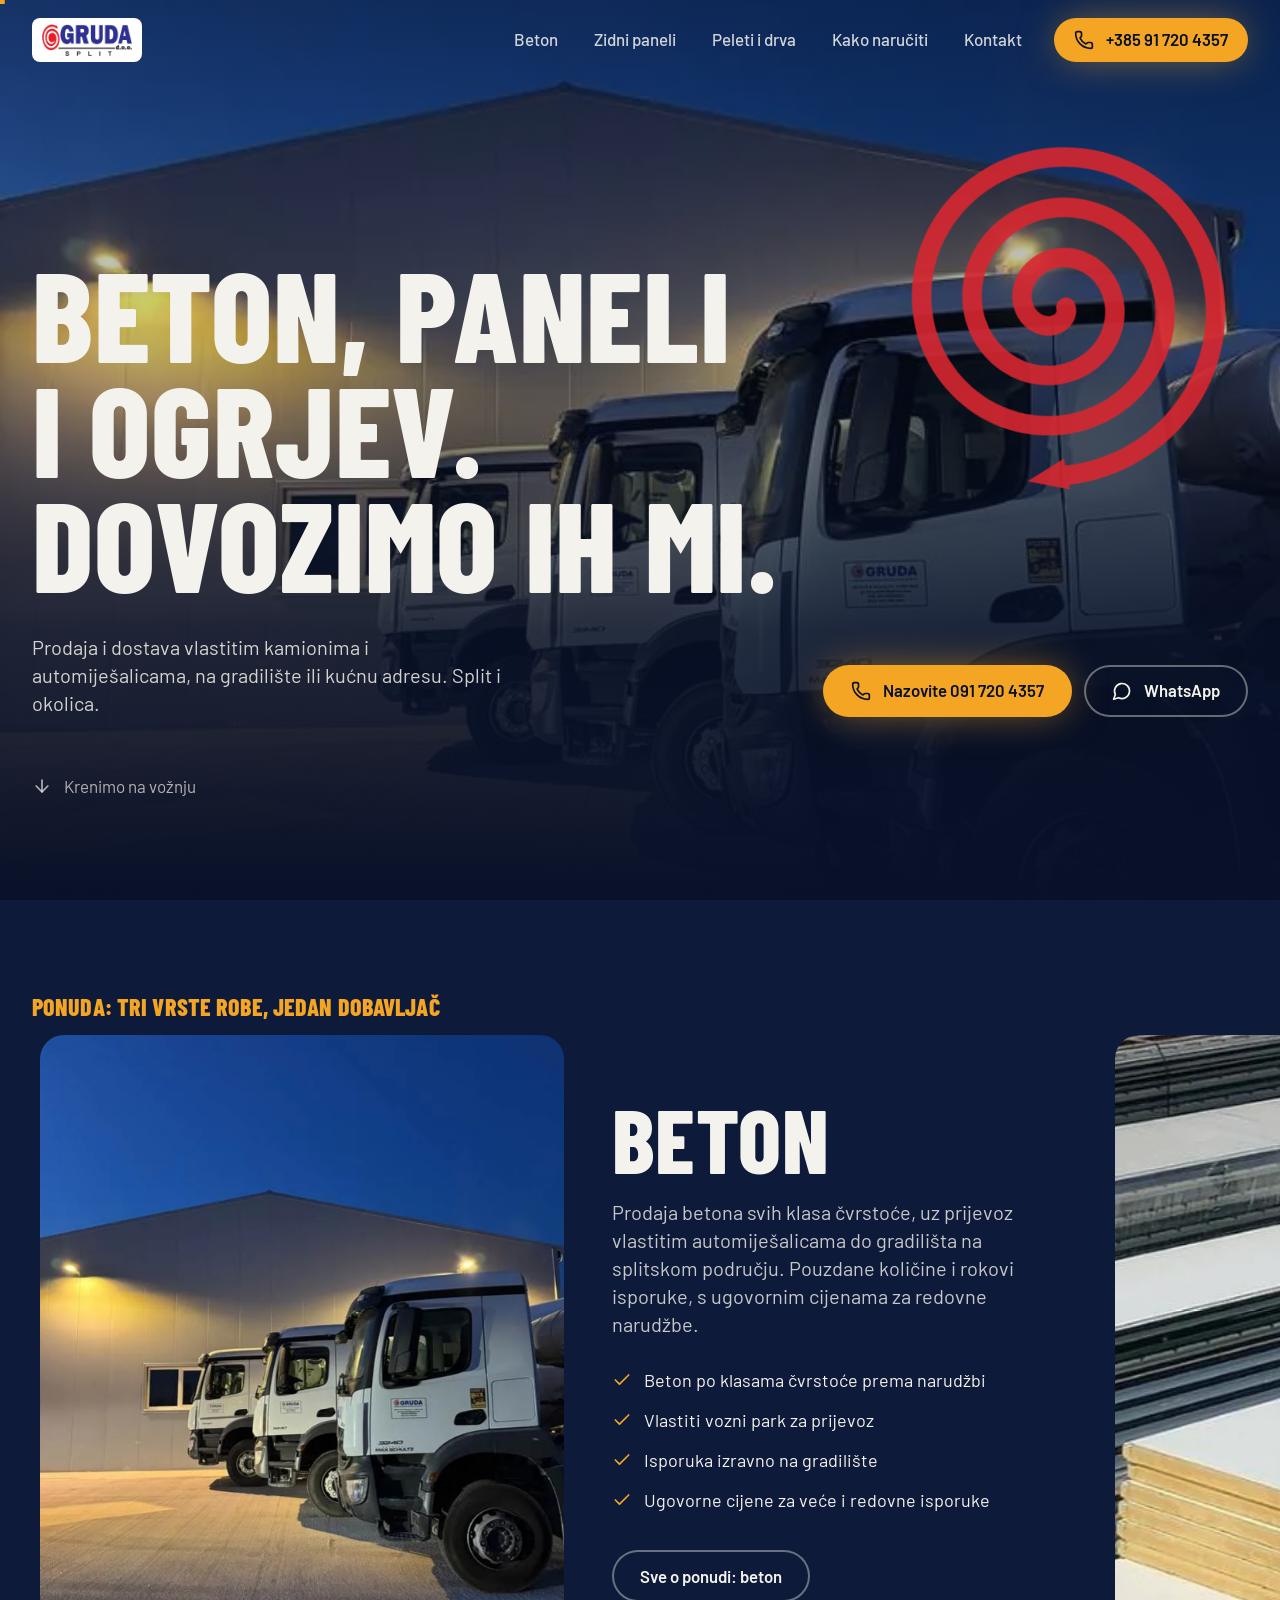
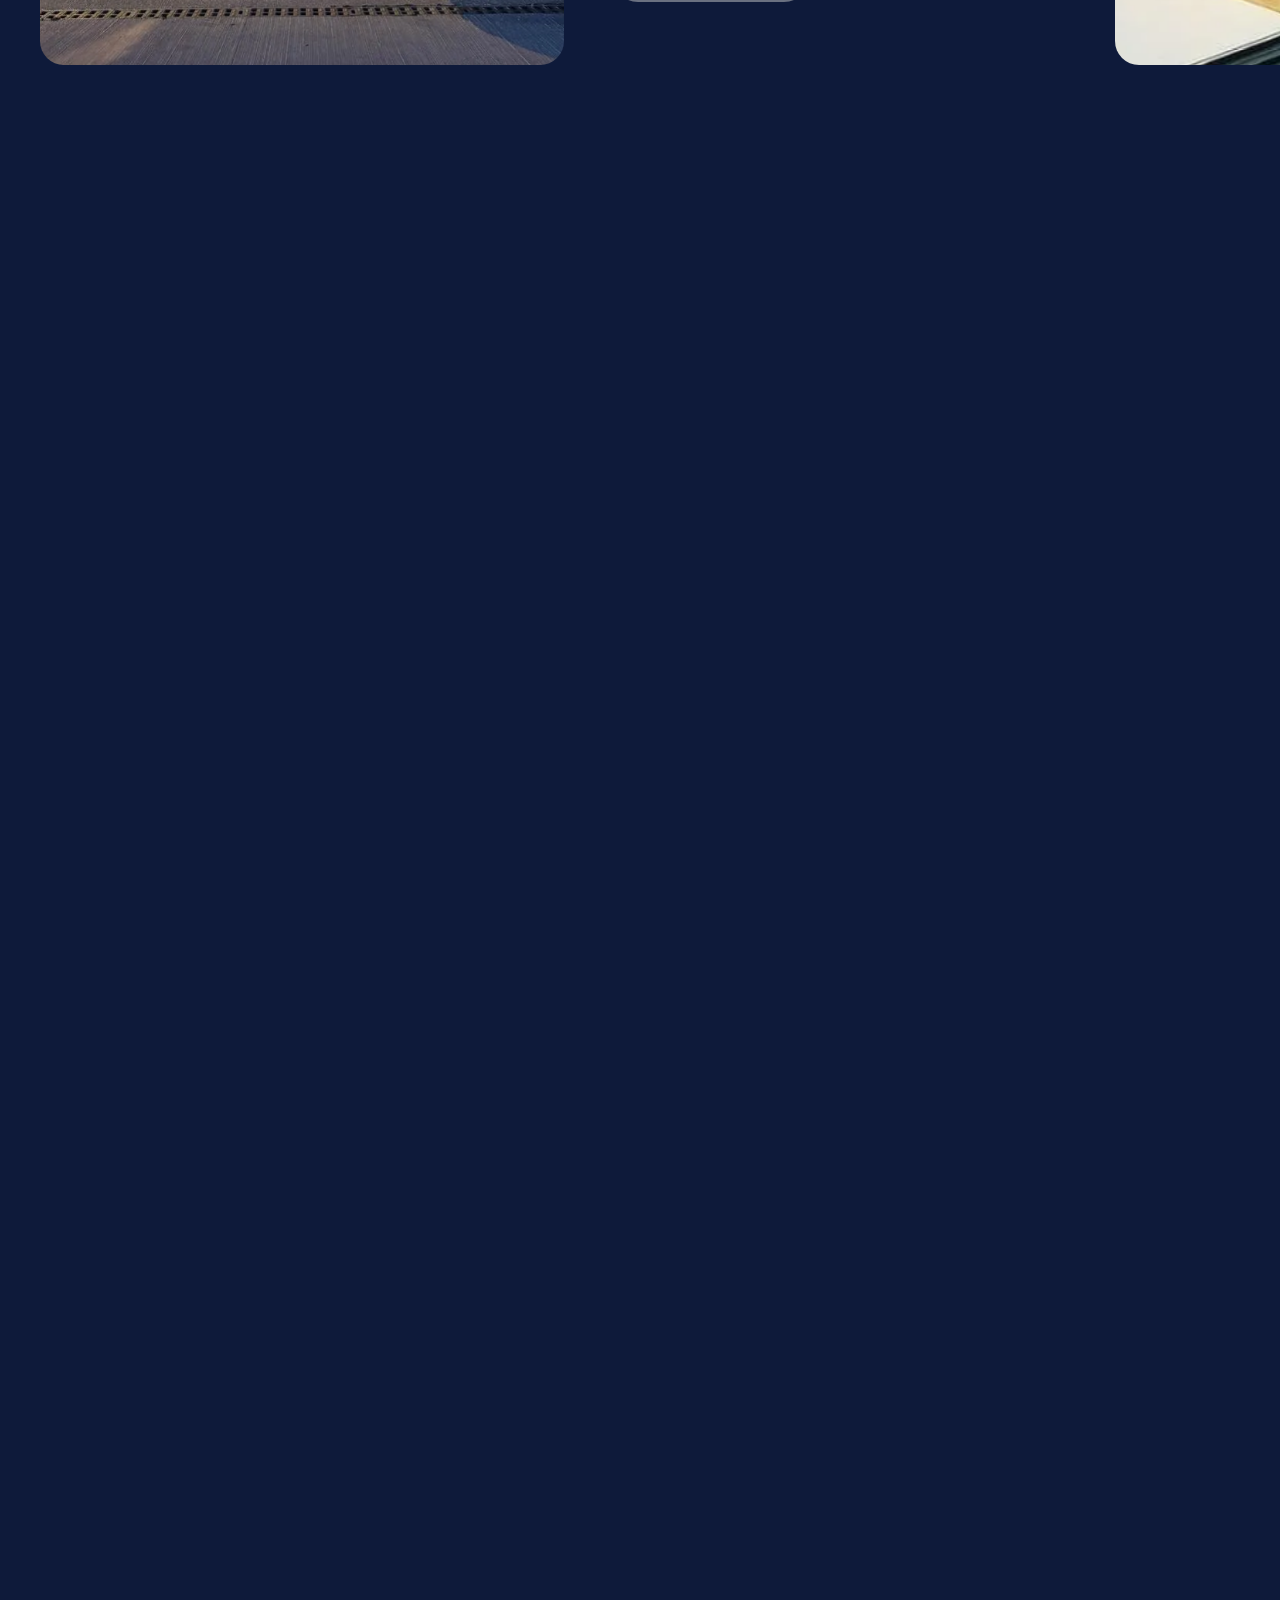
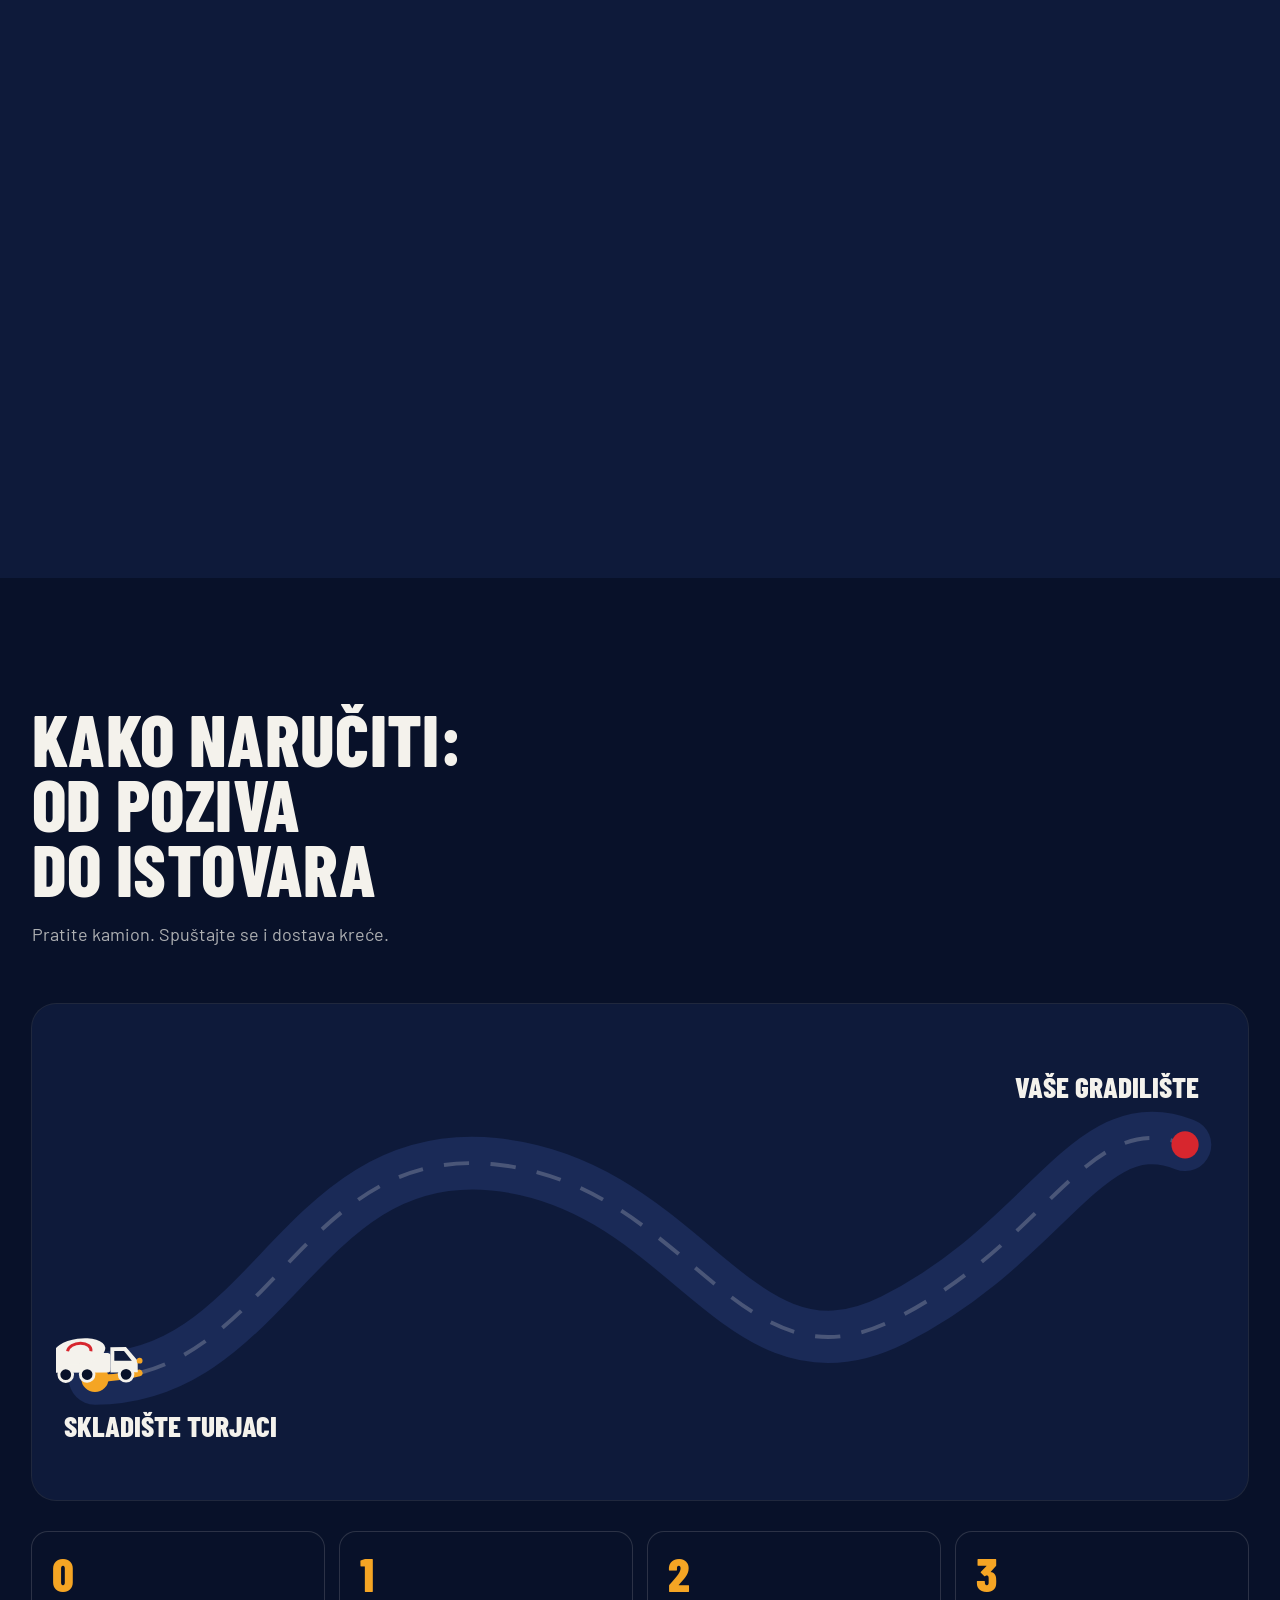
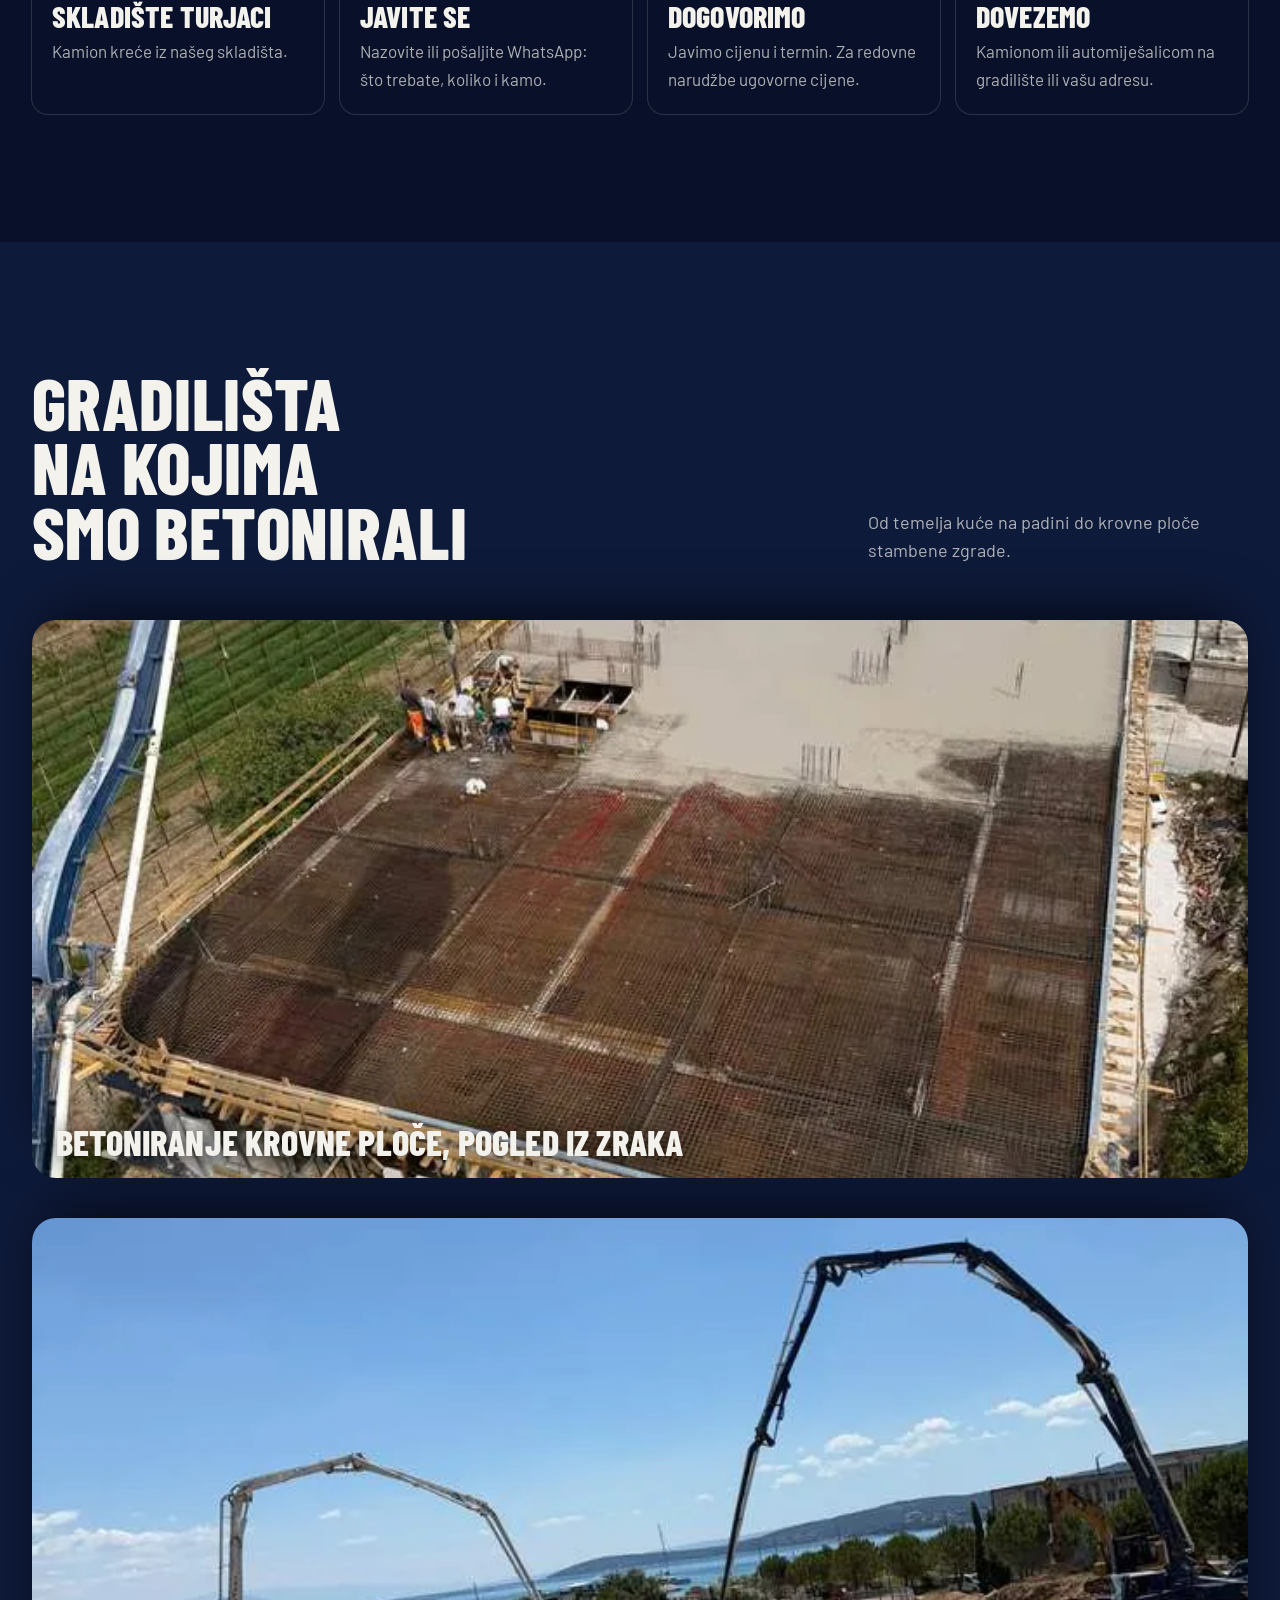
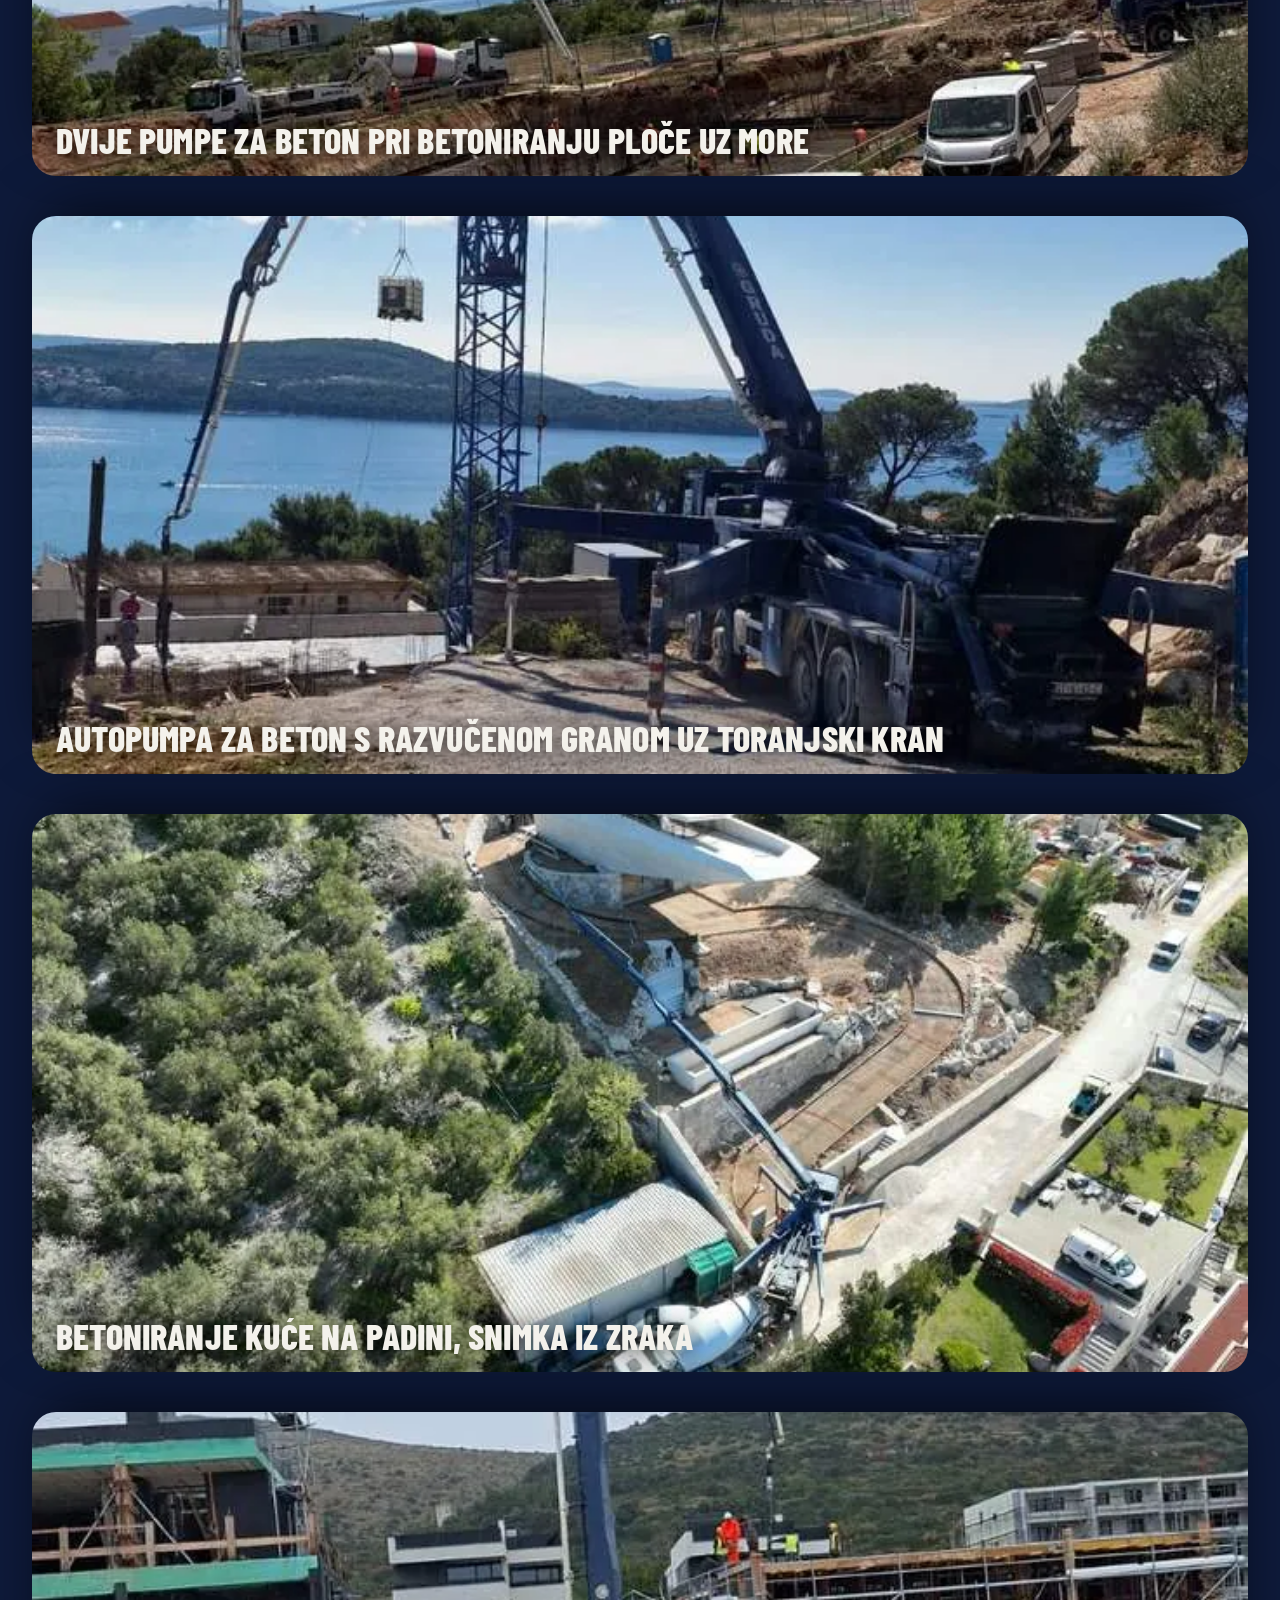
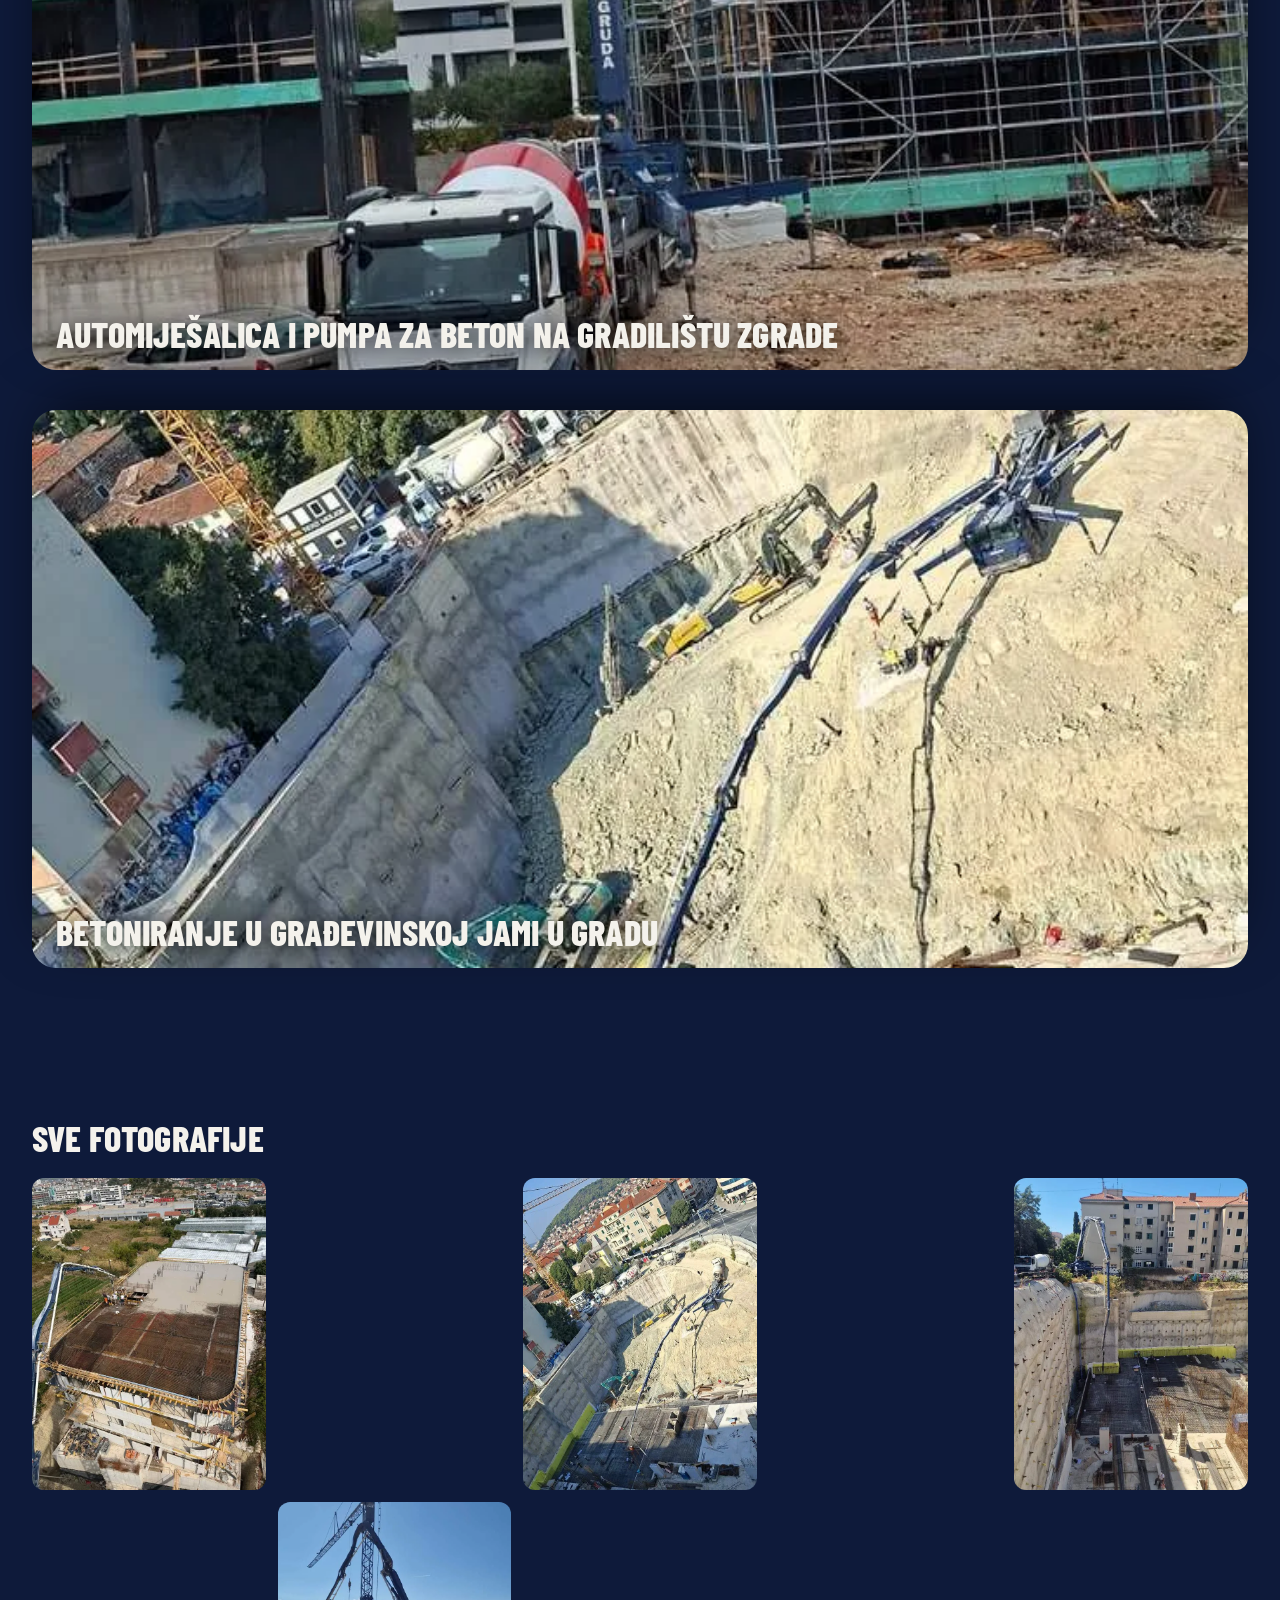
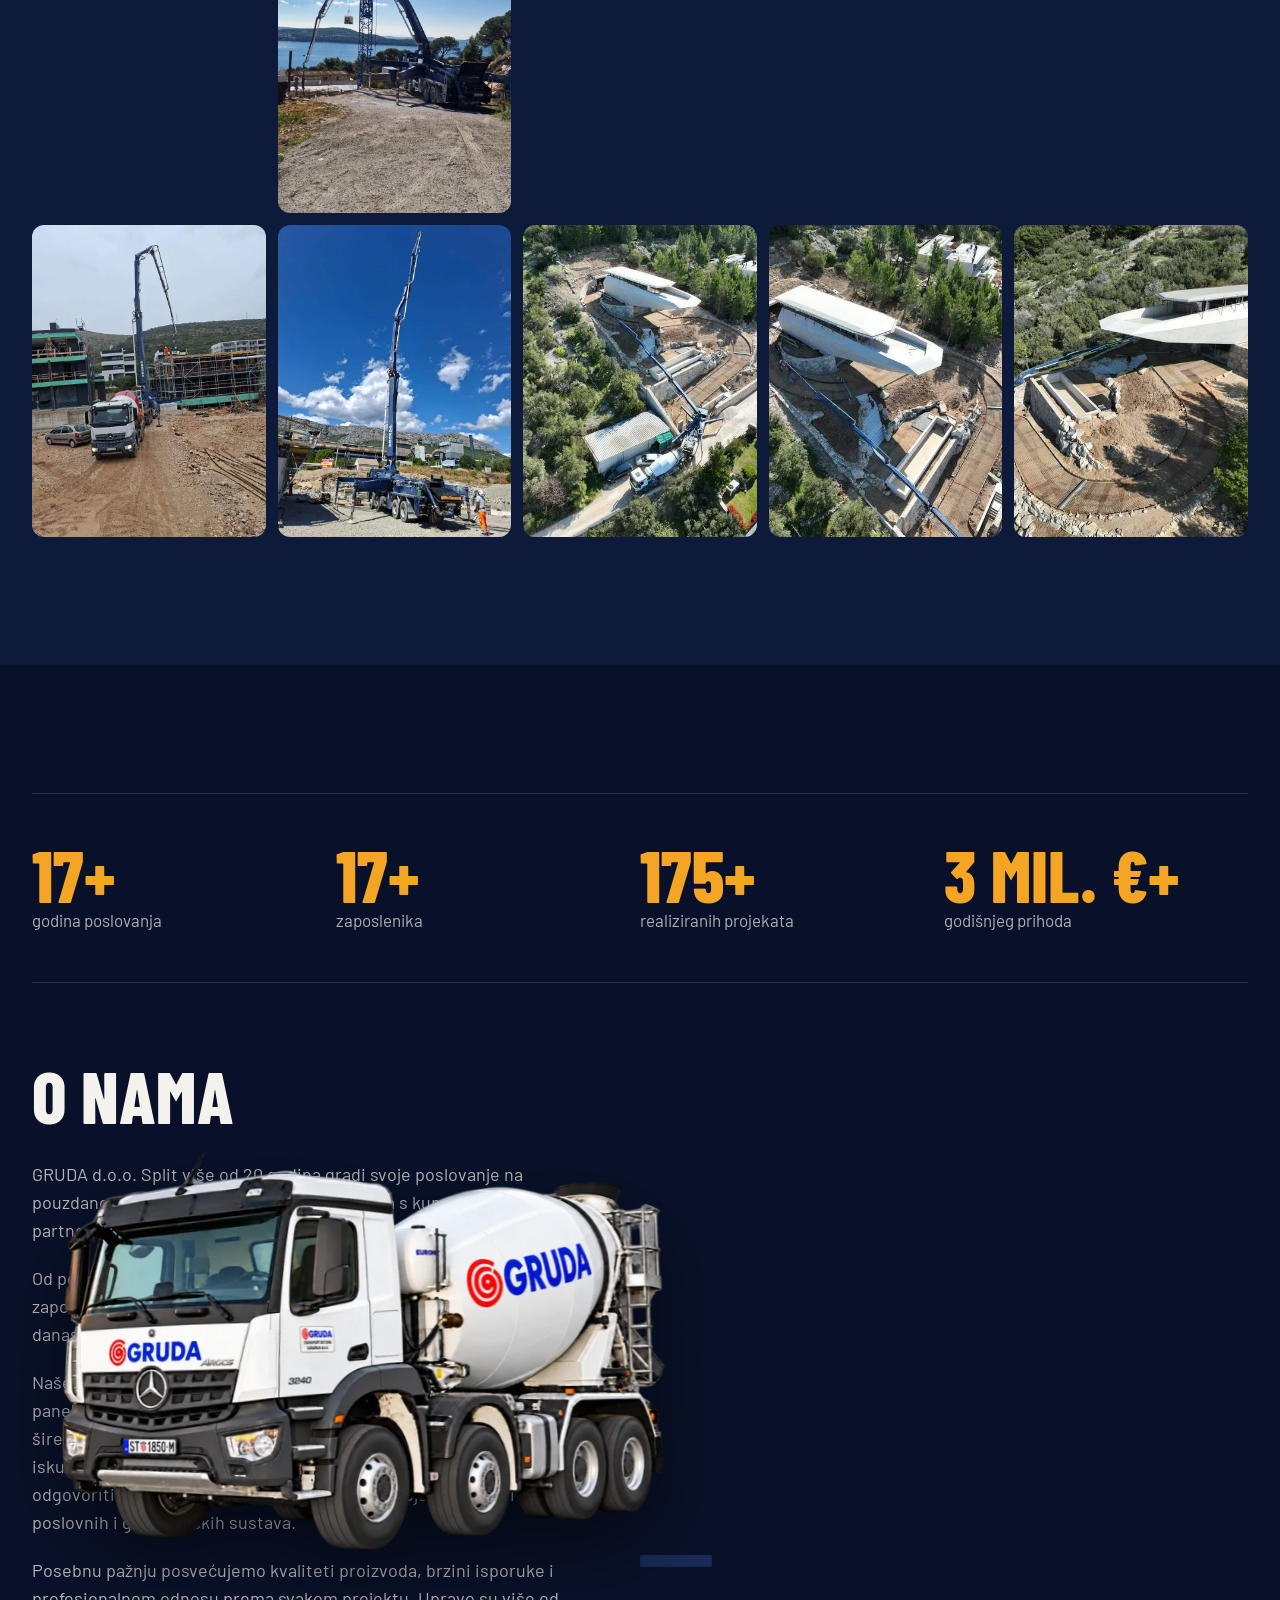
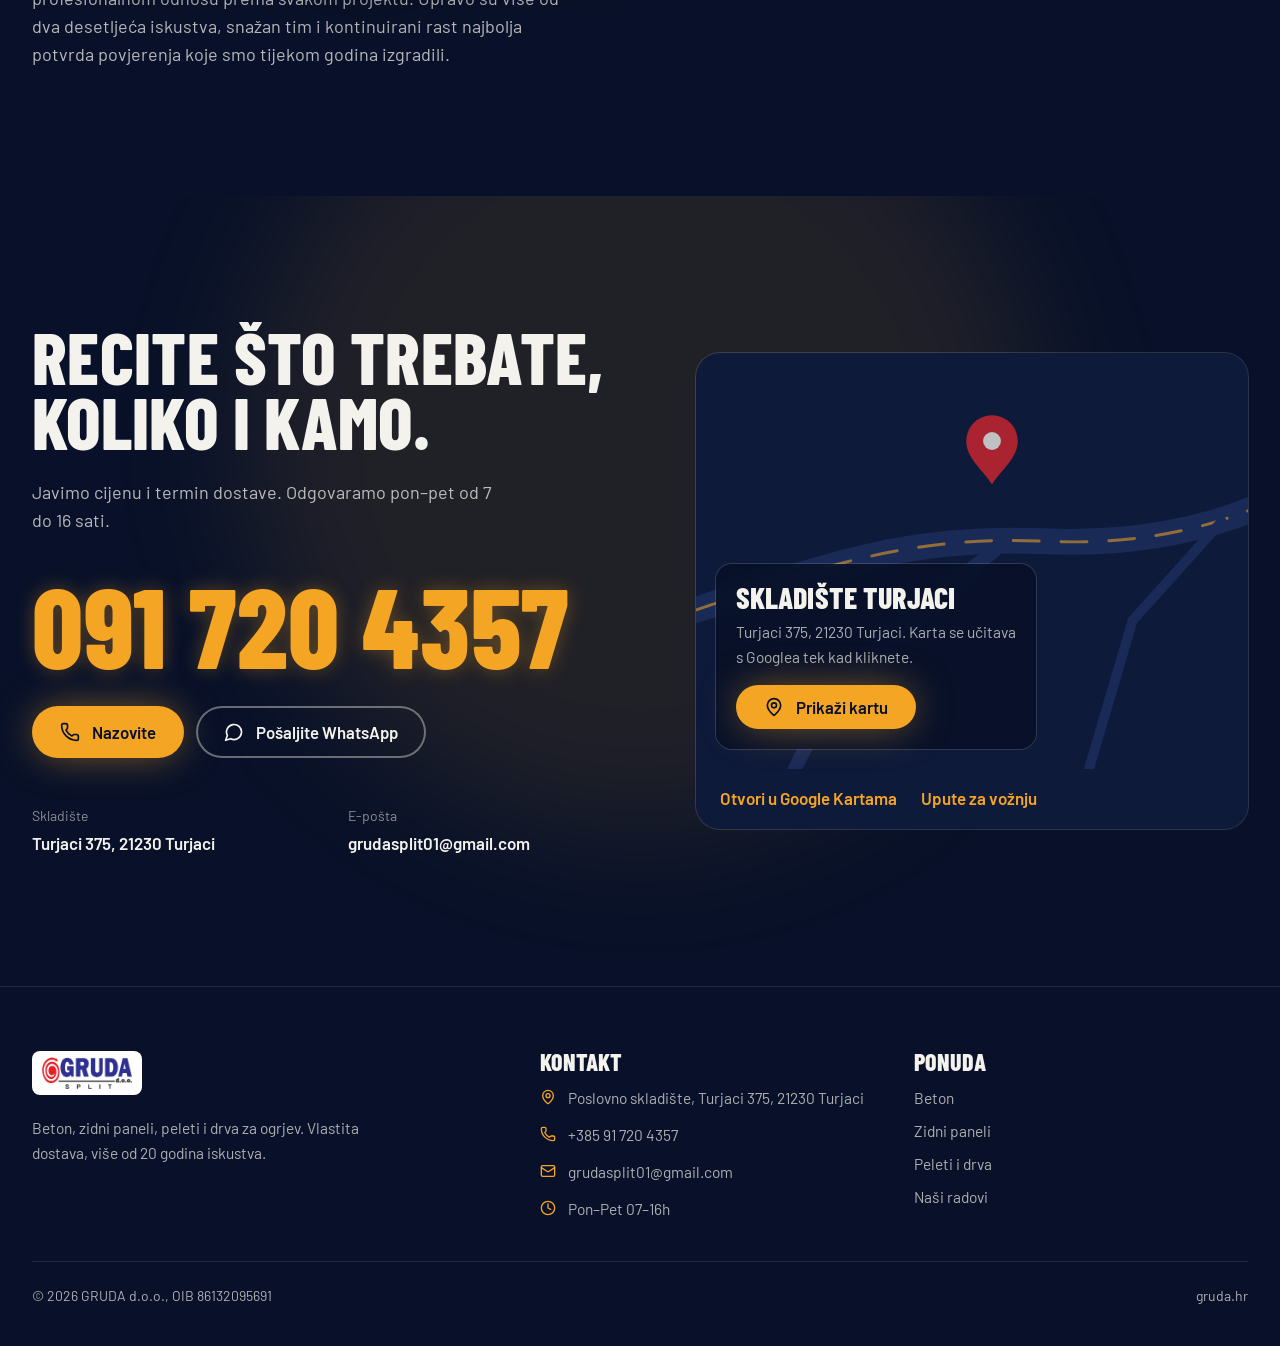
==== commit d2433c82: "Ikone uz kontakt u podnožju (adresa, telefon, e-pošta, radno vrijeme) Co-Authored-By: Claude Opus 5." ====
--- a/index.html
+++ b/index.html
@@ -19,7 +19,7 @@
 <meta property="og:image" content="https://gruda.hr/og-image.jpg">
 <meta name="twitter:card" content="summary_large_image">
 <link rel="preload" href="/fonts/barlow-condensed-800-latin.woff2" as="font" type="font/woff2" crossorigin>
-<link rel="stylesheet" href="/css/app.css?v=c3dbc800">
+<link rel="stylesheet" href="/css/app.css?v=083867c2">
 <script>if(!matchMedia('(prefers-reduced-motion: reduce)').matches){document.documentElement.classList.add('anim');setTimeout(function(){if(!window.gsap)document.documentElement.classList.remove('anim')},4000)}</script>
 <script src="/js/gsap.min.js" defer></script>
 <script src="/js/ScrollTrigger.min.js" defer></script>
@@ -157,9 +157,11 @@
 <div class="grid gap-10 pb-10 md:grid-cols-[1.4fr_1fr_1fr]">
 <div><a href="/" class="inline-flex rounded-lg bg-white px-2.5 py-1.5"><img src="/img/logo.png" alt="GRUDA d.o.o." width="420" height="150" class="h-8 w-auto" loading="lazy"></a>
 <p class="mt-5 max-w-sm">Beton, zidni paneli, peleti i drva za ogrjev. Vlastita dostava, više od 20 godina iskustva.</p></div>
-<div><p class="cesta mb-3 text-2xl text-kamion">Kontakt</p><ul class="space-y-2">
-<li>Poslovno skladište, Turjaci 375, 21230 Turjaci</li><li><a class="hover:text-reflektor" href="tel:+385917204357">+385 91 720 4357</a></li>
-<li><a class="hover:text-reflektor" href="mailto:grudasplit01@gmail.com">grudasplit01@gmail.com</a></li><li>Pon–Pet 07–16h</li></ul></div>
+<div><p class="cesta mb-3 text-2xl text-kamion">Kontakt</p><ul class="space-y-3">
+<li class="flex gap-3"><svg class="mt-1 size-4 shrink-0 text-reflektor" viewBox="0 0 24 24" fill="none" stroke="currentColor" stroke-width="2" stroke-linecap="round" stroke-linejoin="round" aria-hidden="true" focusable="false"><path d="M20 10c0 4.993-5.539 10.193-7.399 11.799a1 1 0 0 1-1.202 0C9.539 20.193 4 14.993 4 10a8 8 0 0 1 16 0"/><circle cx="12" cy="10" r="3"/></svg><span>Poslovno skladište, Turjaci 375, 21230 Turjaci</span></li>
+<li class="flex gap-3"><svg class="mt-1 size-4 shrink-0 text-reflektor" viewBox="0 0 24 24" fill="none" stroke="currentColor" stroke-width="2" stroke-linecap="round" stroke-linejoin="round" aria-hidden="true" focusable="false"><path d="M13.832 16.568a1 1 0 0 0 1.213-.303l.355-.465A2 2 0 0 1 17 15h3a2 2 0 0 1 2 2v3a2 2 0 0 1-2 2A18 18 0 0 1 2 4a2 2 0 0 1 2-2h3a2 2 0 0 1 2 2v3a2 2 0 0 1-.8 1.6l-.468.351a1 1 0 0 0-.292 1.233 14 14 0 0 0 6.392 6.384"/></svg><a class="hover:text-reflektor" href="tel:+385917204357">+385 91 720 4357</a></li>
+<li class="flex gap-3"><svg class="mt-1 size-4 shrink-0 text-reflektor" viewBox="0 0 24 24" fill="none" stroke="currentColor" stroke-width="2" stroke-linecap="round" stroke-linejoin="round" aria-hidden="true" focusable="false"><rect width="20" height="16" x="2" y="4" rx="2"/><path d="m22 7-8.97 5.7a1.94 1.94 0 0 1-2.06 0L2 7"/></svg><a class="hover:text-reflektor" href="mailto:grudasplit01@gmail.com">grudasplit01@gmail.com</a></li>
+<li class="flex gap-3"><svg class="mt-1 size-4 shrink-0 text-reflektor" viewBox="0 0 24 24" fill="none" stroke="currentColor" stroke-width="2" stroke-linecap="round" stroke-linejoin="round" aria-hidden="true" focusable="false"><circle cx="12" cy="12" r="10"/><polyline points="12 6 12 12 16 14"/></svg><span>Pon–Pet 07–16h</span></li></ul></div>
 <div><p class="cesta mb-3 text-2xl text-kamion">Ponuda</p><ul class="space-y-2"><li><a class="hover:text-reflektor" href="/beton/">Beton</a></li><li><a class="hover:text-reflektor" href="/zidni-paneli/">Zidni paneli</a></li><li><a class="hover:text-reflektor" href="/peleti-i-drva/">Peleti i drva</a></li><li><a class="hover:text-reflektor" href="/#radovi">Naši radovi</a></li></ul></div>
 </div>
 <div class="flex flex-wrap justify-between gap-2 border-t border-kamion/10 pt-6 text-sm"><span>© <span id="yr">2026</span> GRUDA d.o.o., OIB 86132095691</span><span>gruda.hr</span></div>
--- a/css/app.css
+++ b/css/app.css
@@ -1,2 +1,2 @@
 /*! tailwindcss v4.3.3 | MIT License | https://tailwindcss.com */
-@layer properties{@supports (((-webkit-hyphens:none)) and (not (margin-trim:inline))) or ((-moz-orient:inline) and (not (color:rgb(from red r g b)))){*,:before,:after,::backdrop{--tw-translate-x:0;--tw-translate-y:0;--tw-translate-z:0;--tw-scale-x:1;--tw-scale-y:1;--tw-scale-z:1;--tw-rotate-x:initial;--tw-rotate-y:initial;--tw-rotate-z:initial;--tw-skew-x:initial;--tw-skew-y:initial;--tw-space-y-reverse:0;--tw-border-style:solid;--tw-gradient-position:initial;--tw-gradient-from:#0000;--tw-gradient-via:#0000;--tw-gradient-to:#0000;--tw-gradient-stops:initial;--tw-gradient-via-stops:initial;--tw-gradient-from-position:0%;--tw-gradient-via-position:50%;--tw-gradient-to-position:100%;--tw-font-weight:initial;--tw-ordinal:initial;--tw-slashed-zero:initial;--tw-numeric-figure:initial;--tw-numeric-spacing:initial;--tw-numeric-fraction:initial;--tw-shadow:0 0 #0000;--tw-shadow-color:initial;--tw-shadow-alpha:100%;--tw-inset-shadow:0 0 #0000;--tw-inset-shadow-color:initial;--tw-inset-shadow-alpha:100%;--tw-ring-color:initial;--tw-ring-shadow:0 0 #0000;--tw-inset-ring-color:initial;--tw-inset-ring-shadow:0 0 #0000;--tw-ring-inset:initial;--tw-ring-offset-width:0px;--tw-ring-offset-color:#fff;--tw-ring-offset-shadow:0 0 #0000;--tw-blur:initial;--tw-brightness:initial;--tw-contrast:initial;--tw-grayscale:initial;--tw-hue-rotate:initial;--tw-invert:initial;--tw-opacity:initial;--tw-saturate:initial;--tw-sepia:initial;--tw-drop-shadow:initial;--tw-drop-shadow-color:initial;--tw-drop-shadow-alpha:100%;--tw-drop-shadow-size:initial;--tw-backdrop-blur:initial;--tw-backdrop-brightness:initial;--tw-backdrop-contrast:initial;--tw-backdrop-grayscale:initial;--tw-backdrop-hue-rotate:initial;--tw-backdrop-invert:initial;--tw-backdrop-opacity:initial;--tw-backdrop-saturate:initial;--tw-backdrop-sepia:initial;--tw-duration:initial;--tw-leading:initial;--tw-tracking:initial;--tw-outline-style:solid}}}@layer theme{:root,:host{--font-sans:"Barlow", ui-sans-serif, system-ui, -apple-system, "Segoe UI", sans-serif;--font-mono:ui-monospace, SFMono-Regular, Menlo, Monaco, Consolas, "Liberation Mono", "Courier New", monospace;--color-white:#fff;--spacing:.25rem;--container-xs:20rem;--container-sm:24rem;--container-4xl:56rem;--text-sm:.875rem;--text-sm--line-height:calc(1.25 / .875);--text-lg:1.125rem;--text-lg--line-height:calc(1.75 / 1.125);--text-xl:1.25rem;--text-xl--line-height:calc(1.75 / 1.25);--text-2xl:1.5rem;--text-2xl--line-height:calc(2 / 1.5);--text-3xl:1.875rem;--text-3xl--line-height:calc(2.25 / 1.875);--text-4xl:2.25rem;--text-4xl--line-height:calc(2.5 / 2.25);--text-5xl:3rem;--text-5xl--line-height:1;--text-6xl:3.75rem;--text-6xl--line-height:1;--text-7xl:4.5rem;--text-7xl--line-height:1;--font-weight-medium:500;--font-weight-semibold:600;--font-weight-extrabold:800;--leading-relaxed:1.625;--radius-md:.375rem;--radius-lg:.5rem;--radius-xl:.75rem;--radius-2xl:1rem;--radius-3xl:1.5rem;--animate-bounce:bounce 1s infinite;--blur-xl:24px;--blur-3xl:64px;--default-transition-duration:.15s;--default-transition-timing-function:cubic-bezier(.4, 0, .2, 1);--default-font-family:var(--font-sans);--default-mono-font-family:var(--font-mono);--font-cesta:"Barlow Condensed", "Arial Narrow", sans-serif;--color-noc:#0e1a3a;--color-noc-duboka:#081129;--color-noc-svijetla:#1a2a57;--color-reflektor:#f5a524;--color-reflektor-svijetli:#ffd07a;--color-kamion:#f4f2ec;--color-spirala:#d7262e}}@layer base{*,:after,:before,::backdrop{box-sizing:border-box;border:0 solid;margin:0;padding:0}::file-selector-button{box-sizing:border-box;border:0 solid;margin:0;padding:0}html,:host{-webkit-text-size-adjust:100%;tab-size:4;line-height:1.5;font-family:var(--default-font-family,-apple-system, BlinkMacSystemFont, "Segoe UI", Roboto, "Helvetica Neue", "Noto Sans", Arial, sans-serif, "Apple Color Emoji", "Segoe UI Emoji", "Segoe UI Symbol", "Noto Color Emoji");font-feature-settings:var(--default-font-feature-settings,normal);font-variation-settings:var(--default-font-variation-settings,normal);-webkit-tap-highlight-color:transparent}hr{height:0;color:inherit;border-top-width:1px}abbr:where([title]){-webkit-text-decoration:underline dotted;text-decoration:underline dotted}h1,h2,h3,h4,h5,h6{font-size:inherit;font-weight:inherit}a{color:inherit;-webkit-text-decoration:inherit;-webkit-text-decoration:inherit;-webkit-text-decoration:inherit;text-decoration:inherit}b,strong{font-weight:bolder}code,kbd,samp,pre{font-family:var(--default-mono-font-family,ui-monospace, SFMono-Regular, Menlo, Monaco, Consolas, "Liberation Mono", "Courier New", monospace);font-feature-settings:var(--default-mono-font-feature-settings,normal);font-variation-settings:var(--default-mono-font-variation-settings,normal);font-size:1em}small{font-size:80%}sub,sup{vertical-align:baseline;font-size:75%;line-height:0;position:relative}sub{bottom:-.25em}sup{top:-.5em}table{text-indent:0;border-color:inherit;border-collapse:collapse}:-moz-focusring:where(:not(iframe)){outline:auto}progress{vertical-align:baseline}summary{display:list-item}ol,ul,menu{list-style:none}img,svg,video,canvas,audio,iframe,embed,object{vertical-align:middle;display:block}img,video{max-width:100%;height:auto}button,input,select,optgroup,textarea{font:inherit;font-feature-settings:inherit;font-variation-settings:inherit;letter-spacing:inherit;color:inherit;opacity:1;background-color:#0000;border-radius:0}::file-selector-button{font:inherit;font-feature-settings:inherit;font-variation-settings:inherit;letter-spacing:inherit;color:inherit;opacity:1;background-color:#0000;border-radius:0}:where(select:is([multiple],[size])) optgroup{font-weight:bolder}:where(select:is([multiple],[size])) optgroup option{padding-inline-start:20px}::file-selector-button{margin-inline-end:4px}::placeholder{opacity:1}@supports (not ((-webkit-appearance:-apple-pay-button))) or (contain-intrinsic-size:1px){::placeholder{color:currentColor}@supports (color:color-mix(in lab, red, red)){::placeholder{color:color-mix(in oklab, currentcolor 50%, transparent)}}}textarea{resize:vertical}::-webkit-search-decoration{-webkit-appearance:none}::-webkit-date-and-time-value{min-height:1lh;text-align:inherit}::-webkit-datetime-edit{display:inline-flex}::-webkit-datetime-edit-fields-wrapper{padding:0}::-webkit-datetime-edit{padding-block:0}::-webkit-datetime-edit-year-field{padding-block:0}::-webkit-datetime-edit-month-field{padding-block:0}::-webkit-datetime-edit-day-field{padding-block:0}::-webkit-datetime-edit-hour-field{padding-block:0}::-webkit-datetime-edit-minute-field{padding-block:0}::-webkit-datetime-edit-second-field{padding-block:0}::-webkit-datetime-edit-millisecond-field{padding-block:0}::-webkit-datetime-edit-meridiem-field{padding-block:0}::-webkit-calendar-picker-indicator{line-height:1}:-moz-ui-invalid{box-shadow:none}button,input:where([type=button],[type=reset],[type=submit]){appearance:button}::file-selector-button{appearance:button}::-webkit-inner-spin-button{height:auto}::-webkit-outer-spin-button{height:auto}[hidden]:where(:not([hidden=until-found])){display:none!important}html{-webkit-tap-highlight-color:transparent}body{background-color:var(--color-noc);font-family:var(--font-sans);--tw-leading:var(--leading-relaxed);font-size:1.0625rem;line-height:var(--leading-relaxed);color:var(--color-kamion);-webkit-font-smoothing:antialiased;-moz-osx-font-smoothing:grayscale;overflow-x:clip}h1,h2,h3,.cesta{font-family:var(--font-cesta);--tw-leading:.9;--tw-font-weight:var(--font-weight-extrabold);line-height:.9;font-weight:var(--font-weight-extrabold);--tw-tracking:.005em;letter-spacing:.005em;text-transform:uppercase;text-wrap:balance}:where(a,button,summary,[tabindex]):focus-visible{outline-style:var(--tw-outline-style);outline-offset:2px;outline-width:3px;outline-color:var(--color-reflektor)}::selection{background-color:var(--color-reflektor);color:var(--color-noc-duboka)}}@layer components{.gumb{min-height:calc(var(--spacing) * 13);justify-content:center;align-items:center;gap:calc(var(--spacing) * 3);padding-inline:calc(var(--spacing) * 7);--tw-font-weight:var(--font-weight-semibold);font-size:1.05rem;font-weight:var(--font-weight-semibold);transition-property:color,background-color,border-color,outline-color,text-decoration-color,fill,stroke,--tw-gradient-from,--tw-gradient-via,--tw-gradient-to,opacity,box-shadow,transform,translate,scale,rotate,filter,-webkit-backdrop-filter,backdrop-filter,display,content-visibility,overlay,pointer-events;transition-timing-function:var(--tw-ease,var(--default-transition-timing-function));transition-duration:var(--tw-duration,var(--default-transition-duration));--tw-duration:.3s;border-radius:3.40282e38px;transition-duration:.3s;display:inline-flex}.gumb svg{width:calc(var(--spacing) * 5);height:calc(var(--spacing) * 5);flex-shrink:0}.gumb-svjetlo{background-color:var(--color-reflektor);color:var(--color-noc-duboka);--tw-shadow:0 0 40px -6px var(--tw-shadow-color,currentcolor);box-shadow:var(--tw-inset-shadow), var(--tw-inset-ring-shadow), var(--tw-ring-offset-shadow), var(--tw-ring-shadow), var(--tw-shadow);--tw-shadow-color:#f5a52499}@supports (color:color-mix(in lab, red, red)){.gumb-svjetlo{--tw-shadow-color:color-mix(in oklab, color-mix(in oklab, var(--color-reflektor) 60%, transparent) var(--tw-shadow-alpha), transparent)}}@media (hover:hover){.gumb-svjetlo:hover{background-color:var(--color-reflektor-svijetli);--tw-shadow-color:#f5a524}@supports (color:color-mix(in lab, red, red)){.gumb-svjetlo:hover{--tw-shadow-color:color-mix(in oklab, var(--color-reflektor) var(--tw-shadow-alpha), transparent)}}}.gumb-obrub{color:var(--color-kamion);--tw-ring-shadow:var(--tw-ring-inset,) 0 0 0 calc(2px + var(--tw-ring-offset-width)) var(--tw-ring-color,currentcolor);box-shadow:var(--tw-inset-shadow), var(--tw-inset-ring-shadow), var(--tw-ring-offset-shadow), var(--tw-ring-shadow), var(--tw-shadow);--tw-ring-color:#f4f2ec66}@supports (color:color-mix(in lab, red, red)){.gumb-obrub{--tw-ring-color:color-mix(in oklab, var(--color-kamion) 40%, transparent)}}.gumb-obrub{--tw-ring-inset:inset}@media (hover:hover){.gumb-obrub:hover{background-color:var(--color-kamion);color:var(--color-noc-duboka)}}.faq summary::-webkit-details-marker{display:none}.faq details[open] .faq-znak{transform:rotate(45deg)}.cesta-crta{stroke-dasharray:26 22}}@layer utilities{.pointer-events-none{pointer-events:none}.sr-only{clip-path:inset(50%);white-space:nowrap;border-width:0;width:1px;height:1px;margin:-1px;padding:0;position:absolute;overflow:hidden}.absolute{position:absolute}.fixed{position:fixed}.relative{position:relative}.sticky{position:sticky}.inset-0{inset:0}.inset-x-0{inset-inline:0}.start-1\/2{inset-inline-start:50%}.start-5{inset-inline-start:calc(var(--spacing) * 5)}.start-6{inset-inline-start:calc(var(--spacing) * 6)}.-end-10{inset-inline-end:calc(var(--spacing) * -10)}.end-4{inset-inline-end:calc(var(--spacing) * 4)}.end-5{inset-inline-end:calc(var(--spacing) * 5)}.end-\[-4rem\]{inset-inline-end:-4rem}.-top-40{top:calc(var(--spacing) * -40)}.top-0{top:0}.top-4{top:calc(var(--spacing) * 4)}.top-6{top:calc(var(--spacing) * 6)}.top-10{top:calc(var(--spacing) * 10)}.top-24{top:calc(var(--spacing) * 24)}.top-full{top:100%}.bottom-0{bottom:0}.bottom-4{bottom:calc(var(--spacing) * 4)}.bottom-5{bottom:calc(var(--spacing) * 5)}.isolate{isolation:isolate}.-z-10{z-index:calc(10 * -1)}.-z-20{z-index:calc(20 * -1)}.z-10{z-index:10}.z-40{z-index:40}.z-50{z-index:50}.z-\[60\]{z-index:60}.z-\[100\]{z-index:100}.m-0{margin:0}.m-5{margin:calc(var(--spacing) * 5)}.mx-2{margin-inline:calc(var(--spacing) * 2)}.mx-auto{margin-inline:auto}.me-auto{margin-inline-end:auto}.mt-1{margin-top:var(--spacing)}.mt-2{margin-top:calc(var(--spacing) * 2)}.mt-4{margin-top:calc(var(--spacing) * 4)}.mt-5{margin-top:calc(var(--spacing) * 5)}.mt-6{margin-top:calc(var(--spacing) * 6)}.mt-7{margin-top:calc(var(--spacing) * 7)}.mt-8{margin-top:calc(var(--spacing) * 8)}.mt-9{margin-top:calc(var(--spacing) * 9)}.mt-10{margin-top:calc(var(--spacing) * 10)}.mt-12{margin-top:calc(var(--spacing) * 12)}.mt-14{margin-top:calc(var(--spacing) * 14)}.mt-16{margin-top:calc(var(--spacing) * 16)}.mt-20{margin-top:calc(var(--spacing) * 20)}.mb-3{margin-bottom:calc(var(--spacing) * 3)}.mb-10{margin-bottom:calc(var(--spacing) * 10)}.mb-12{margin-bottom:calc(var(--spacing) * 12)}.mb-14{margin-bottom:calc(var(--spacing) * 14)}.block{display:block}.flex{display:flex}.grid{display:grid}.hidden{display:none}.inline-flex{display:inline-flex}.aspect-\[3\/4\]{aspect-ratio:3/4}.size-5{width:calc(var(--spacing) * 5);height:calc(var(--spacing) * 5)}.size-6{width:calc(var(--spacing) * 6);height:calc(var(--spacing) * 6)}.size-10{width:calc(var(--spacing) * 10);height:calc(var(--spacing) * 10)}.size-12{width:calc(var(--spacing) * 12);height:calc(var(--spacing) * 12)}.size-48{width:calc(var(--spacing) * 48);height:calc(var(--spacing) * 48)}.size-56{width:calc(var(--spacing) * 56);height:calc(var(--spacing) * 56)}.size-72{width:calc(var(--spacing) * 72);height:calc(var(--spacing) * 72)}.size-\[50rem\]{width:50rem;height:50rem}.size-full{width:100%;height:100%}.h-1{height:var(--spacing)}.h-3{height:calc(var(--spacing) * 3)}.h-8{height:calc(var(--spacing) * 8)}.h-20{height:calc(var(--spacing) * 20)}.h-\[50svh\]{height:50svh}.h-\[62svh\]{height:62svh}.h-auto{height:auto}.max-h-\[calc\(100dvh-11rem\)\]{max-height:calc(100dvh - 11rem)}.min-h-11{min-height:calc(var(--spacing) * 11)}.min-h-\[22rem\]{min-height:22rem}.min-h-\[26rem\]{min-height:26rem}.min-h-\[92svh\]{min-height:92svh}.min-h-\[100svh\]{min-height:100svh}.w-auto{width:auto}.w-full{width:100%}.w-screen{width:100vw}.max-w-4xl{max-width:var(--container-4xl)}.max-w-\[12ch\]{max-width:12ch}.max-w-\[13ch\]{max-width:13ch}.max-w-\[14ch\]{max-width:14ch}.max-w-\[16ch\]{max-width:16ch}.max-w-\[38ch\]{max-width:38ch}.max-w-\[40ch\]{max-width:40ch}.max-w-\[42ch\]{max-width:42ch}.max-w-\[44ch\]{max-width:44ch}.max-w-\[46ch\]{max-width:46ch}.max-w-\[48ch\]{max-width:48ch}.max-w-\[50ch\]{max-width:50ch}.max-w-\[52ch\]{max-width:52ch}.max-w-\[60ch\]{max-width:60ch}.max-w-\[80\%\]{max-width:80%}.max-w-\[86rem\]{max-width:86rem}.max-w-sm{max-width:var(--container-sm)}.max-w-xs{max-width:var(--container-xs)}.shrink-0{flex-shrink:0}.origin-bottom{transform-origin:bottom}.origin-left{transform-origin:0}.-translate-x-1\/2{--tw-translate-x:calc(calc(1 / 2 * 100%) * -1);translate:var(--tw-translate-x) var(--tw-translate-y)}.scale-x-0{--tw-scale-x:0%;scale:var(--tw-scale-x) var(--tw-scale-y)}.transform{transform:var(--tw-rotate-x,) var(--tw-rotate-y,) var(--tw-rotate-z,) var(--tw-skew-x,) var(--tw-skew-y,)}.animate-bounce{animation:var(--animate-bounce)}.cursor-pointer{cursor:pointer}.list-none{list-style-type:none}.grid-cols-2{grid-template-columns:repeat(2,minmax(0,1fr))}.flex-col{flex-direction:column}.flex-wrap{flex-wrap:wrap}.place-items-center{place-items:center}.place-items-end{place-items:end}.items-center{align-items:center}.items-end{align-items:flex-end}.justify-between{justify-content:space-between}.justify-start{justify-content:flex-start}.justify-items-center{justify-items:center}.gap-1{gap:var(--spacing)}.gap-2{gap:calc(var(--spacing) * 2)}.gap-3{gap:calc(var(--spacing) * 3)}.gap-4{gap:calc(var(--spacing) * 4)}.gap-5{gap:calc(var(--spacing) * 5)}.gap-6{gap:calc(var(--spacing) * 6)}.gap-8{gap:calc(var(--spacing) * 8)}.gap-10{gap:calc(var(--spacing) * 10)}.gap-14{gap:calc(var(--spacing) * 14)}:where(.space-y-2>:not(:last-child)){--tw-space-y-reverse:0;margin-block-start:calc(calc(var(--spacing) * 2) * var(--tw-space-y-reverse));margin-block-end:calc(calc(var(--spacing) * 2) * calc(1 - var(--tw-space-y-reverse)))}.gap-x-6{column-gap:calc(var(--spacing) * 6)}.gap-y-2{row-gap:calc(var(--spacing) * 2)}.gap-y-10{row-gap:calc(var(--spacing) * 10)}.overflow-hidden{overflow:hidden}.overflow-x-clip{overflow-x:clip}.rounded-2xl{border-radius:var(--radius-2xl)}.rounded-3xl{border-radius:var(--radius-3xl)}.rounded-full{border-radius:3.40282e38px}.rounded-lg{border-radius:var(--radius-lg)}.rounded-md{border-radius:var(--radius-md)}.rounded-xl{border-radius:var(--radius-xl)}.border-0{border-style:var(--tw-border-style);border-width:0}.border-y{border-block-style:var(--tw-border-style);border-block-width:1px}.border-t{border-top-style:var(--tw-border-style);border-top-width:1px}.border-kamion\/10{border-color:#f4f2ec1a}@supports (color:color-mix(in lab, red, red)){.border-kamion\/10{border-color:color-mix(in oklab, var(--color-kamion) 10%, transparent)}}.border-kamion\/15{border-color:#f4f2ec26}@supports (color:color-mix(in lab, red, red)){.border-kamion\/15{border-color:color-mix(in oklab, var(--color-kamion) 15%, transparent)}}.bg-kamion\/10{background-color:#f4f2ec1a}@supports (color:color-mix(in lab, red, red)){.bg-kamion\/10{background-color:color-mix(in oklab, var(--color-kamion) 10%, transparent)}}.bg-noc{background-color:var(--color-noc)}.bg-noc-duboka{background-color:var(--color-noc-duboka)}.bg-noc-duboka\/60{background-color:#08112999}@supports (color:color-mix(in lab, red, red)){.bg-noc-duboka\/60{background-color:color-mix(in oklab, var(--color-noc-duboka) 60%, transparent)}}.bg-noc-duboka\/90{background-color:#081129e6}@supports (color:color-mix(in lab, red, red)){.bg-noc-duboka\/90{background-color:color-mix(in oklab, var(--color-noc-duboka) 90%, transparent)}}.bg-noc-duboka\/95{background-color:#081129f2}@supports (color:color-mix(in lab, red, red)){.bg-noc-duboka\/95{background-color:color-mix(in oklab, var(--color-noc-duboka) 95%, transparent)}}.bg-noc-svijetla{background-color:var(--color-noc-svijetla)}.bg-reflektor{background-color:var(--color-reflektor)}.bg-reflektor\/10{background-color:#f5a5241a}@supports (color:color-mix(in lab, red, red)){.bg-reflektor\/10{background-color:color-mix(in oklab, var(--color-reflektor) 10%, transparent)}}.bg-white{background-color:var(--color-white)}.bg-gradient-to-t{--tw-gradient-position:to top in oklab;background-image:linear-gradient(var(--tw-gradient-stops))}.bg-\[linear-gradient\(to_top\,\#081129_0\%\,rgb\(8_17_41\/\.85\)_30\%\,rgb\(8_17_41\/\.2\)_65\%\,rgb\(8_17_41\/\.55\)_100\%\)\]{background-image:linear-gradient(#0811298c 0%,#08112933 35%,#081129d9 70%,#081129 100%)}.bg-\[linear-gradient\(to_top\,\#081129_0\%\,rgb\(8_17_41\/\.88\)_35\%\,rgb\(8_17_41\/\.3\)_70\%\,rgb\(8_17_41\/\.6\)_100\%\)\]{background-image:linear-gradient(#08112999 0%,#0811294d 30%,#081129e0 65%,#081129 100%)}.from-noc-duboka{--tw-gradient-from:var(--color-noc-duboka);--tw-gradient-stops:var(--tw-gradient-via-stops,var(--tw-gradient-position), var(--tw-gradient-from) var(--tw-gradient-from-position), var(--tw-gradient-to) var(--tw-gradient-to-position))}.to-transparent{--tw-gradient-to:transparent;--tw-gradient-stops:var(--tw-gradient-via-stops,var(--tw-gradient-position), var(--tw-gradient-from) var(--tw-gradient-from-position), var(--tw-gradient-to) var(--tw-gradient-to-position))}.object-cover{object-fit:cover}.p-2{padding:calc(var(--spacing) * 2)}.p-3{padding:calc(var(--spacing) * 3)}.p-4{padding:calc(var(--spacing) * 4)}.p-5{padding:calc(var(--spacing) * 5)}.p-6{padding:calc(var(--spacing) * 6)}.p-7{padding:calc(var(--spacing) * 7)}.px-2\.5{padding-inline:calc(var(--spacing) * 2.5)}.px-3{padding-inline:calc(var(--spacing) * 3)}.px-4{padding-inline:calc(var(--spacing) * 4)}.px-5{padding-inline:calc(var(--spacing) * 5)}.px-6{padding-inline:calc(var(--spacing) * 6)}.py-1\.5{padding-block:calc(var(--spacing) * 1.5)}.py-2{padding-block:calc(var(--spacing) * 2)}.py-2\.5{padding-block:calc(var(--spacing) * 2.5)}.py-4{padding-block:calc(var(--spacing) * 4)}.py-12{padding-block:calc(var(--spacing) * 12)}.py-16{padding-block:calc(var(--spacing) * 16)}.py-24{padding-block:calc(var(--spacing) * 24)}.py-32{padding-block:calc(var(--spacing) * 32)}.pt-6{padding-top:calc(var(--spacing) * 6)}.pt-16{padding-top:calc(var(--spacing) * 16)}.pt-24{padding-top:calc(var(--spacing) * 24)}.pt-36{padding-top:calc(var(--spacing) * 36)}.pb-6{padding-bottom:calc(var(--spacing) * 6)}.pb-10{padding-bottom:calc(var(--spacing) * 10)}.pb-16{padding-bottom:calc(var(--spacing) * 16)}.pb-28{padding-bottom:calc(var(--spacing) * 28)}.pb-\[10vh\]{padding-bottom:10vh}.pb-\[calc\(\.75rem\+env\(safe-area-inset-bottom\)\)\]{padding-bottom:calc(.75rem + env(safe-area-inset-bottom))}.text-center{text-align:center}.text-start{text-align:start}.text-2xl{font-size:var(--text-2xl);line-height:var(--tw-leading,var(--text-2xl--line-height))}.text-3xl{font-size:var(--text-3xl);line-height:var(--tw-leading,var(--text-3xl--line-height))}.text-4xl{font-size:var(--text-4xl);line-height:var(--tw-leading,var(--text-4xl--line-height))}.text-5xl{font-size:var(--text-5xl);line-height:var(--tw-leading,var(--text-5xl--line-height))}.text-6xl{font-size:var(--text-6xl);line-height:var(--tw-leading,var(--text-6xl--line-height))}.text-7xl{font-size:var(--text-7xl);line-height:var(--tw-leading,var(--text-7xl--line-height))}.text-lg{font-size:var(--text-lg);line-height:var(--tw-leading,var(--text-lg--line-height))}.text-sm{font-size:var(--text-sm);line-height:var(--tw-leading,var(--text-sm--line-height))}.text-xl{font-size:var(--text-xl);line-height:var(--tw-leading,var(--text-xl--line-height))}.text-\[\.97rem\]{font-size:.97rem}.text-\[clamp\(3\.2rem\,13vw\,7rem\)\]{font-size:clamp(3.2rem,13vw,7rem)}.text-\[clamp\(3\.4rem\,9vw\,8rem\)\]{font-size:clamp(3.4rem,9vw,8rem)}.text-\[clamp\(3\.6rem\,7vw\,6\.5rem\)\]{font-size:clamp(3.6rem,7vw,6.5rem)}.text-\[clamp\(3\.6rem\,10vw\,9rem\)\]{font-size:clamp(3.6rem,10vw,9rem)}.font-medium{--tw-font-weight:var(--font-weight-medium);font-weight:var(--font-weight-medium)}.font-semibold{--tw-font-weight:var(--font-weight-semibold);font-weight:var(--font-weight-semibold)}.whitespace-nowrap{white-space:nowrap}.text-kamion{color:var(--color-kamion)}.text-kamion\/55{color:#f4f2ec8c}@supports (color:color-mix(in lab, red, red)){.text-kamion\/55{color:color-mix(in oklab, var(--color-kamion) 55%, transparent)}}.text-kamion\/70{color:#f4f2ecb3}@supports (color:color-mix(in lab, red, red)){.text-kamion\/70{color:color-mix(in oklab, var(--color-kamion) 70%, transparent)}}.text-kamion\/75{color:#f4f2ecbf}@supports (color:color-mix(in lab, red, red)){.text-kamion\/75{color:color-mix(in oklab, var(--color-kamion) 75%, transparent)}}.text-kamion\/80{color:#f4f2eccc}@supports (color:color-mix(in lab, red, red)){.text-kamion\/80{color:color-mix(in oklab, var(--color-kamion) 80%, transparent)}}.text-kamion\/85{color:#f4f2ecd9}@supports (color:color-mix(in lab, red, red)){.text-kamion\/85{color:color-mix(in oklab, var(--color-kamion) 85%, transparent)}}.text-noc-duboka{color:var(--color-noc-duboka)}.text-reflektor{color:var(--color-reflektor)}.text-spirala{color:var(--color-spirala)}.tabular-nums{--tw-numeric-spacing:tabular-nums;font-variant-numeric:var(--tw-ordinal,) var(--tw-slashed-zero,) var(--tw-numeric-figure,) var(--tw-numeric-spacing,) var(--tw-numeric-fraction,)}.opacity-80{opacity:.8}.opacity-90{opacity:.9}.shadow-\[0_-20px_60px_-20px_rgb\(0_0_0\/\.8\)\]{--tw-shadow:0 -20px 60px -20px var(--tw-shadow-color,#000c);box-shadow:var(--tw-inset-shadow), var(--tw-inset-ring-shadow), var(--tw-ring-offset-shadow), var(--tw-ring-shadow), var(--tw-shadow)}.ring-1{--tw-ring-shadow:var(--tw-ring-inset,) 0 0 0 calc(1px + var(--tw-ring-offset-width)) var(--tw-ring-color,currentcolor);box-shadow:var(--tw-inset-shadow), var(--tw-inset-ring-shadow), var(--tw-ring-offset-shadow), var(--tw-ring-shadow), var(--tw-shadow)}.ring-kamion\/10{--tw-ring-color:#f4f2ec1a}@supports (color:color-mix(in lab, red, red)){.ring-kamion\/10{--tw-ring-color:color-mix(in oklab, var(--color-kamion) 10%, transparent)}}.ring-kamion\/15{--tw-ring-color:#f4f2ec26}@supports (color:color-mix(in lab, red, red)){.ring-kamion\/15{--tw-ring-color:color-mix(in oklab, var(--color-kamion) 15%, transparent)}}.ring-kamion\/25{--tw-ring-color:#f4f2ec40}@supports (color:color-mix(in lab, red, red)){.ring-kamion\/25{--tw-ring-color:color-mix(in oklab, var(--color-kamion) 25%, transparent)}}.ring-kamion\/30{--tw-ring-color:#f4f2ec4d}@supports (color:color-mix(in lab, red, red)){.ring-kamion\/30{--tw-ring-color:color-mix(in oklab, var(--color-kamion) 30%, transparent)}}.blur-3xl{--tw-blur:blur(var(--blur-3xl));filter:var(--tw-blur,) var(--tw-brightness,) var(--tw-contrast,) var(--tw-grayscale,) var(--tw-hue-rotate,) var(--tw-invert,) var(--tw-saturate,) var(--tw-sepia,) var(--tw-drop-shadow,)}.drop-shadow-\[0_2px_12px_rgb\(0_0_0\/\.8\)\]{--tw-drop-shadow-size:drop-shadow(0 2px 12px var(--tw-drop-shadow-color,#000c));--tw-drop-shadow:var(--tw-drop-shadow-size);filter:var(--tw-blur,) var(--tw-brightness,) var(--tw-contrast,) var(--tw-grayscale,) var(--tw-hue-rotate,) var(--tw-invert,) var(--tw-saturate,) var(--tw-sepia,) var(--tw-drop-shadow,)}.drop-shadow-\[0_30px_40px_rgb\(0_0_0\/\.55\)\]{--tw-drop-shadow-size:drop-shadow(0 30px 40px var(--tw-drop-shadow-color,#0000008c));--tw-drop-shadow:var(--tw-drop-shadow-size);filter:var(--tw-blur,) var(--tw-brightness,) var(--tw-contrast,) var(--tw-grayscale,) var(--tw-hue-rotate,) var(--tw-invert,) var(--tw-saturate,) var(--tw-sepia,) var(--tw-drop-shadow,)}.backdrop-blur{--tw-backdrop-blur:blur(8px);-webkit-backdrop-filter:var(--tw-backdrop-blur,) var(--tw-backdrop-brightness,) var(--tw-backdrop-contrast,) var(--tw-backdrop-grayscale,) var(--tw-backdrop-hue-rotate,) var(--tw-backdrop-invert,) var(--tw-backdrop-opacity,) var(--tw-backdrop-saturate,) var(--tw-backdrop-sepia,);backdrop-filter:var(--tw-backdrop-blur,) var(--tw-backdrop-brightness,) var(--tw-backdrop-contrast,) var(--tw-backdrop-grayscale,) var(--tw-backdrop-hue-rotate,) var(--tw-backdrop-invert,) var(--tw-backdrop-opacity,) var(--tw-backdrop-saturate,) var(--tw-backdrop-sepia,)}.backdrop-blur-xl{--tw-backdrop-blur:blur(var(--blur-xl));-webkit-backdrop-filter:var(--tw-backdrop-blur,) var(--tw-backdrop-brightness,) var(--tw-backdrop-contrast,) var(--tw-backdrop-grayscale,) var(--tw-backdrop-hue-rotate,) var(--tw-backdrop-invert,) var(--tw-backdrop-opacity,) var(--tw-backdrop-saturate,) var(--tw-backdrop-sepia,);backdrop-filter:var(--tw-backdrop-blur,) var(--tw-backdrop-brightness,) var(--tw-backdrop-contrast,) var(--tw-backdrop-grayscale,) var(--tw-backdrop-hue-rotate,) var(--tw-backdrop-invert,) var(--tw-backdrop-opacity,) var(--tw-backdrop-saturate,) var(--tw-backdrop-sepia,)}.transition{transition-property:color,background-color,border-color,outline-color,text-decoration-color,fill,stroke,--tw-gradient-from,--tw-gradient-via,--tw-gradient-to,opacity,box-shadow,transform,translate,scale,rotate,filter,-webkit-backdrop-filter,backdrop-filter,display,content-visibility,overlay,pointer-events;transition-timing-function:var(--tw-ease,var(--default-transition-timing-function));transition-duration:var(--tw-duration,var(--default-transition-duration))}.transition-\[background-color\,box-shadow\,backdrop-filter\]{transition-property:background-color,box-shadow,-webkit-backdrop-filter,backdrop-filter;transition-timing-function:var(--tw-ease,var(--default-transition-timing-function));transition-duration:var(--tw-duration,var(--default-transition-duration))}.transition-transform{transition-property:transform,translate,scale,rotate;transition-timing-function:var(--tw-ease,var(--default-transition-timing-function));transition-duration:var(--tw-duration,var(--default-transition-duration))}.duration-300{--tw-duration:.3s;transition-duration:.3s}.duration-500{--tw-duration:.5s;transition-duration:.5s}.duration-700{--tw-duration:.7s;transition-duration:.7s}@media (hover:hover){.group-hover\:scale-110:is(:where(.group):hover *){--tw-scale-x:110%;--tw-scale-y:110%;--tw-scale-z:110%;scale:var(--tw-scale-x) var(--tw-scale-y)}.group-hover\:brightness-110:is(:where(.group):hover *){--tw-brightness:brightness(110%);filter:var(--tw-blur,) var(--tw-brightness,) var(--tw-contrast,) var(--tw-grayscale,) var(--tw-hue-rotate,) var(--tw-invert,) var(--tw-saturate,) var(--tw-sepia,) var(--tw-drop-shadow,)}}.group-\[\.upaljeno\]\:text-noc-duboka:is(:where(.group).upaljeno *){color:var(--color-noc-duboka)}.group-\[\.upaljeno\]\:text-noc-duboka\/80:is(:where(.group).upaljeno *){color:#081129cc}@supports (color:color-mix(in lab, red, red)){.group-\[\.upaljeno\]\:text-noc-duboka\/80:is(:where(.group).upaljeno *){color:color-mix(in oklab, var(--color-noc-duboka) 80%, transparent)}}.first\:mt-0:first-child{margin-top:0}.open\:ring-reflektor\/60:is([open],:popover-open,:open){--tw-ring-color:#f5a52499}@supports (color:color-mix(in lab, red, red)){.open\:ring-reflektor\/60:is([open],:popover-open,:open){--tw-ring-color:color-mix(in oklab, var(--color-reflektor) 60%, transparent)}}@media (hover:hover){.hover\:bg-kamion\/10:hover{background-color:#f4f2ec1a}@supports (color:color-mix(in lab, red, red)){.hover\:bg-kamion\/10:hover{background-color:color-mix(in oklab, var(--color-kamion) 10%, transparent)}}.hover\:bg-kamion\/20:hover{background-color:#f4f2ec33}@supports (color:color-mix(in lab, red, red)){.hover\:bg-kamion\/20:hover{background-color:color-mix(in oklab, var(--color-kamion) 20%, transparent)}}.hover\:text-reflektor:hover{color:var(--color-reflektor)}.hover\:underline:hover{text-decoration-line:underline}}.focus\:not-sr-only:focus{clip-path:none;white-space:normal;width:auto;height:auto;margin:0;padding:0;position:static;overflow:visible}.focus\:fixed:focus{position:fixed}.focus\:start-3:focus{inset-inline-start:calc(var(--spacing) * 3)}.focus\:top-3:focus{top:calc(var(--spacing) * 3)}.data-\[scrolled\=1\]\:bg-noc-duboka\/85[data-scrolled="1"]{background-color:#081129d9}@supports (color:color-mix(in lab, red, red)){.data-\[scrolled\=1\]\:bg-noc-duboka\/85[data-scrolled="1"]{background-color:color-mix(in oklab, var(--color-noc-duboka) 85%, transparent)}}.data-\[scrolled\=1\]\:shadow-\[0_10px_40px_-10px_rgb\(0_0_0\/\.6\)\][data-scrolled="1"]{--tw-shadow:0 10px 40px -10px var(--tw-shadow-color,#0009);box-shadow:var(--tw-inset-shadow), var(--tw-inset-ring-shadow), var(--tw-ring-offset-shadow), var(--tw-ring-shadow), var(--tw-shadow)}.data-\[scrolled\=1\]\:backdrop-blur-xl[data-scrolled="1"]{--tw-backdrop-blur:blur(var(--blur-xl));-webkit-backdrop-filter:var(--tw-backdrop-blur,) var(--tw-backdrop-brightness,) var(--tw-backdrop-contrast,) var(--tw-backdrop-grayscale,) var(--tw-backdrop-hue-rotate,) var(--tw-backdrop-invert,) var(--tw-backdrop-opacity,) var(--tw-backdrop-saturate,) var(--tw-backdrop-sepia,);backdrop-filter:var(--tw-backdrop-blur,) var(--tw-backdrop-brightness,) var(--tw-backdrop-contrast,) var(--tw-backdrop-grayscale,) var(--tw-backdrop-hue-rotate,) var(--tw-backdrop-invert,) var(--tw-backdrop-opacity,) var(--tw-backdrop-saturate,) var(--tw-backdrop-sepia,)}@media (min-width:40rem){.sm\:end-8{inset-inline-end:calc(var(--spacing) * 8)}.sm\:top-1\/2{top:50%}.sm\:bottom-auto{bottom:auto}.sm\:size-64{width:calc(var(--spacing) * 64);height:calc(var(--spacing) * 64)}.sm\:size-72{width:calc(var(--spacing) * 72);height:calc(var(--spacing) * 72)}.sm\:-translate-y-1\/2{--tw-translate-y:calc(calc(1 / 2 * 100%) * -1);translate:var(--tw-translate-x) var(--tw-translate-y)}.sm\:grid-cols-2{grid-template-columns:repeat(2,minmax(0,1fr))}.sm\:grid-cols-3{grid-template-columns:repeat(3,minmax(0,1fr))}.sm\:p-6{padding:calc(var(--spacing) * 6)}.sm\:px-8{padding-inline:calc(var(--spacing) * 8)}.sm\:px-20{padding-inline:calc(var(--spacing) * 20)}.sm\:py-32{padding-block:calc(var(--spacing) * 32)}.sm\:pb-20{padding-bottom:calc(var(--spacing) * 20)}.sm\:pb-24{padding-bottom:calc(var(--spacing) * 24)}.sm\:text-4xl{font-size:var(--text-4xl);line-height:var(--tw-leading,var(--text-4xl--line-height))}.sm\:text-7xl{font-size:var(--text-7xl);line-height:var(--tw-leading,var(--text-7xl--line-height))}}@media (min-width:48rem){.md\:grid-cols-2{grid-template-columns:repeat(2,minmax(0,1fr))}.md\:grid-cols-\[1\.4fr_1fr_1fr\]{grid-template-columns:1.4fr 1fr 1fr}}@media (min-width:64rem){.lg\:absolute{position:absolute}.lg\:static{position:static}.lg\:inset-x-0{inset-inline:0}.lg\:top-24{top:calc(var(--spacing) * 24)}.lg\:top-28{top:calc(var(--spacing) * 28)}.lg\:z-10{z-index:10}.lg\:flex{display:flex}.lg\:hidden{display:none}.lg\:inline-flex{display:inline-flex}.lg\:size-96{width:calc(var(--spacing) * 96);height:calc(var(--spacing) * 96)}.lg\:h-\[70svh\]{height:70svh}.lg\:w-\[min\(84vw\,78rem\)\]{width:min(84vw,78rem)}.lg\:grid-cols-4{grid-template-columns:repeat(4,minmax(0,1fr))}.lg\:grid-cols-5{grid-template-columns:repeat(5,minmax(0,1fr))}.lg\:grid-cols-\[1\.1fr_1fr\]{grid-template-columns:1.1fr 1fr}.lg\:grid-cols-\[1\.2fr_1fr\]{grid-template-columns:1.2fr 1fr}.lg\:grid-cols-\[1\.15fr_1fr\]{grid-template-columns:1.15fr 1fr}.lg\:grid-cols-\[1fr_1\.1fr\]{grid-template-columns:1fr 1.1fr}.lg\:grid-cols-\[1fr_1\.4fr\]{grid-template-columns:1fr 1.4fr}.lg\:flex-row{flex-direction:row}.lg\:items-end{align-items:flex-end}.lg\:justify-between{justify-content:space-between}.lg\:justify-end{justify-content:flex-end}.lg\:gap-12{gap:calc(var(--spacing) * 12)}.lg\:bg-transparent{background-color:#0000}.lg\:p-0{padding:0}.lg\:px-6{padding-inline:calc(var(--spacing) * 6)}.lg\:ps-\[max\(1rem\,calc\(\(100vw-86rem\)\/2\+\.5rem\)\)\]{padding-inline-start:max(1rem,50vw - 42.5rem)}.lg\:pe-\[max\(1rem\,calc\(\(100vw-86rem\)\/2\+\.5rem\)\)\]{padding-inline-end:max(1rem,50vw - 42.5rem)}.lg\:pt-0{padding-top:0}.lg\:pb-10{padding-bottom:calc(var(--spacing) * 10)}.lg\:text-\[min\(calc\(\(52vw-6rem\)\/4\.6\)\,7rem\)\]{font-size:min(11.3043vw - 1.30435rem,7rem)}.lg\:backdrop-blur-none{--tw-backdrop-blur: ;-webkit-backdrop-filter:var(--tw-backdrop-blur,) var(--tw-backdrop-brightness,) var(--tw-backdrop-contrast,) var(--tw-backdrop-grayscale,) var(--tw-backdrop-hue-rotate,) var(--tw-backdrop-invert,) var(--tw-backdrop-opacity,) var(--tw-backdrop-saturate,) var(--tw-backdrop-sepia,);backdrop-filter:var(--tw-backdrop-blur,) var(--tw-backdrop-brightness,) var(--tw-backdrop-contrast,) var(--tw-backdrop-grayscale,) var(--tw-backdrop-hue-rotate,) var(--tw-backdrop-invert,) var(--tw-backdrop-opacity,) var(--tw-backdrop-saturate,) var(--tw-backdrop-sepia,)}}.\[\&\.upaljeno\]\:bg-reflektor.upaljeno{background-color:var(--color-reflektor)}.\[\&\.upaljeno\]\:text-noc-duboka.upaljeno{color:var(--color-noc-duboka)}.\[\&\.upaljeno\]\:ring-reflektor.upaljeno{--tw-ring-color:var(--color-reflektor)}.anim .rijec>span{display:inline-block;transform:translateY(110%)}.rijec{vertical-align:top;margin-bottom:-.06em;padding-bottom:.06em;display:inline-block;overflow:hidden}.anim [data-udji]{opacity:0}.anim [data-reflektor]{filter:brightness(.15)saturate(.4)}@media (min-width:1024px){.anim [data-vodoravno]{flex-direction:row;width:max-content}}@media (prefers-reduced-motion:reduce){.anim *{transition:none!important;animation:none!important}}}@font-face{font-family:Barlow;font-weight:400;font-display:swap;src:url(../fonts/barlow-400-latin.woff2)format("woff2");unicode-range:U+??,U+131,U+152-153,U+2BB-2BC,U+2C6,U+2DA,U+2DC,U+304,U+308,U+329,U+2000-206F,U+20AC,U+2122,U+2191,U+2193,U+2212,U+2215,U+FEFF,U+FFFD}@font-face{font-family:Barlow;font-weight:400;font-display:swap;src:url(../fonts/barlow-400-latin-ext.woff2)format("woff2");unicode-range:U+100-2BA,U+2BD-2C5,U+2C7-2CC,U+2CE-2D7,U+2DD-2FF,U+1E00-1E9F,U+20A0-20AB,U+20AD-20C0,U+2C60-2C7F,U+A720-A7FF}@font-face{font-family:Barlow;font-weight:500;font-display:swap;src:url(../fonts/barlow-500-latin.woff2)format("woff2");unicode-range:U+??,U+131,U+152-153,U+2BB-2BC,U+2C6,U+2DA,U+2DC,U+304,U+308,U+329,U+2000-206F,U+20AC,U+2122,U+2191,U+2193,U+2212,U+2215,U+FEFF,U+FFFD}@font-face{font-family:Barlow;font-weight:500;font-display:swap;src:url(../fonts/barlow-500-latin-ext.woff2)format("woff2");unicode-range:U+100-2BA,U+2BD-2C5,U+2C7-2CC,U+2CE-2D7,U+2DD-2FF,U+1E00-1E9F,U+20A0-20AB,U+20AD-20C0,U+2C60-2C7F,U+A720-A7FF}@font-face{font-family:Barlow;font-weight:600;font-display:swap;src:url(../fonts/barlow-600-latin.woff2)format("woff2");unicode-range:U+??,U+131,U+152-153,U+2BB-2BC,U+2C6,U+2DA,U+2DC,U+304,U+308,U+329,U+2000-206F,U+20AC,U+2122,U+2191,U+2193,U+2212,U+2215,U+FEFF,U+FFFD}@font-face{font-family:Barlow;font-weight:600;font-display:swap;src:url(../fonts/barlow-600-latin-ext.woff2)format("woff2");unicode-range:U+100-2BA,U+2BD-2C5,U+2C7-2CC,U+2CE-2D7,U+2DD-2FF,U+1E00-1E9F,U+20A0-20AB,U+20AD-20C0,U+2C60-2C7F,U+A720-A7FF}@font-face{font-family:Barlow Condensed;font-weight:700;font-display:swap;src:url(../fonts/barlow-condensed-700-latin.woff2)format("woff2");unicode-range:U+??,U+131,U+152-153,U+2BB-2BC,U+2C6,U+2DA,U+2DC,U+304,U+308,U+329,U+2000-206F,U+20AC,U+2122,U+2191,U+2193,U+2212,U+2215,U+FEFF,U+FFFD}@font-face{font-family:Barlow Condensed;font-weight:700;font-display:swap;src:url(../fonts/barlow-condensed-700-latin-ext.woff2)format("woff2");unicode-range:U+100-2BA,U+2BD-2C5,U+2C7-2CC,U+2CE-2D7,U+2DD-2FF,U+1E00-1E9F,U+20A0-20AB,U+20AD-20C0,U+2C60-2C7F,U+A720-A7FF}@font-face{font-family:Barlow Condensed;font-weight:800;font-display:swap;src:url(../fonts/barlow-condensed-800-latin.woff2)format("woff2");unicode-range:U+??,U+131,U+152-153,U+2BB-2BC,U+2C6,U+2DA,U+2DC,U+304,U+308,U+329,U+2000-206F,U+20AC,U+2122,U+2191,U+2193,U+2212,U+2215,U+FEFF,U+FFFD}@font-face{font-family:Barlow Condensed;font-weight:800;font-display:swap;src:url(../fonts/barlow-condensed-800-latin-ext.woff2)format("woff2");unicode-range:U+100-2BA,U+2BD-2C5,U+2C7-2CC,U+2CE-2D7,U+2DD-2FF,U+1E00-1E9F,U+20A0-20AB,U+20AD-20C0,U+2C60-2C7F,U+A720-A7FF}@property --tw-translate-x{syntax:"*";inherits:false;initial-value:0}@property --tw-translate-y{syntax:"*";inherits:false;initial-value:0}@property --tw-translate-z{syntax:"*";inherits:false;initial-value:0}@property --tw-scale-x{syntax:"*";inherits:false;initial-value:1}@property --tw-scale-y{syntax:"*";inherits:false;initial-value:1}@property --tw-scale-z{syntax:"*";inherits:false;initial-value:1}@property --tw-rotate-x{syntax:"*";inherits:false}@property --tw-rotate-y{syntax:"*";inherits:false}@property --tw-rotate-z{syntax:"*";inherits:false}@property --tw-skew-x{syntax:"*";inherits:false}@property --tw-skew-y{syntax:"*";inherits:false}@property --tw-space-y-reverse{syntax:"*";inherits:false;initial-value:0}@property --tw-border-style{syntax:"*";inherits:false;initial-value:solid}@property --tw-gradient-position{syntax:"*";inherits:false}@property --tw-gradient-from{syntax:"<color>";inherits:false;initial-value:#0000}@property --tw-gradient-via{syntax:"<color>";inherits:false;initial-value:#0000}@property --tw-gradient-to{syntax:"<color>";inherits:false;initial-value:#0000}@property --tw-gradient-stops{syntax:"*";inherits:false}@property --tw-gradient-via-stops{syntax:"*";inherits:false}@property --tw-gradient-from-position{syntax:"<length-percentage>";inherits:false;initial-value:0%}@property --tw-gradient-via-position{syntax:"<length-percentage>";inherits:false;initial-value:50%}@property --tw-gradient-to-position{syntax:"<length-percentage>";inherits:false;initial-value:100%}@property --tw-font-weight{syntax:"*";inherits:false}@property --tw-ordinal{syntax:"*";inherits:false}@property --tw-slashed-zero{syntax:"*";inherits:false}@property --tw-numeric-figure{syntax:"*";inherits:false}@property --tw-numeric-spacing{syntax:"*";inherits:false}@property --tw-numeric-fraction{syntax:"*";inherits:false}@property --tw-shadow{syntax:"*";inherits:false;initial-value:0 0 #0000}@property --tw-shadow-color{syntax:"*";inherits:false}@property --tw-shadow-alpha{syntax:"<percentage>";inherits:false;initial-value:100%}@property --tw-inset-shadow{syntax:"*";inherits:false;initial-value:0 0 #0000}@property --tw-inset-shadow-color{syntax:"*";inherits:false}@property --tw-inset-shadow-alpha{syntax:"<percentage>";inherits:false;initial-value:100%}@property --tw-ring-color{syntax:"*";inherits:false}@property --tw-ring-shadow{syntax:"*";inherits:false;initial-value:0 0 #0000}@property --tw-inset-ring-color{syntax:"*";inherits:false}@property --tw-inset-ring-shadow{syntax:"*";inherits:false;initial-value:0 0 #0000}@property --tw-ring-inset{syntax:"*";inherits:false}@property --tw-ring-offset-width{syntax:"<length>";inherits:false;initial-value:0}@property --tw-ring-offset-color{syntax:"*";inherits:false;initial-value:#fff}@property --tw-ring-offset-shadow{syntax:"*";inherits:false;initial-value:0 0 #0000}@property --tw-blur{syntax:"*";inherits:false}@property --tw-brightness{syntax:"*";inherits:false}@property --tw-contrast{syntax:"*";inherits:false}@property --tw-grayscale{syntax:"*";inherits:false}@property --tw-hue-rotate{syntax:"*";inherits:false}@property --tw-invert{syntax:"*";inherits:false}@property --tw-opacity{syntax:"*";inherits:false}@property --tw-saturate{syntax:"*";inherits:false}@property --tw-sepia{syntax:"*";inherits:false}@property --tw-drop-shadow{syntax:"*";inherits:false}@property --tw-drop-shadow-color{syntax:"*";inherits:false}@property --tw-drop-shadow-alpha{syntax:"<percentage>";inherits:false;initial-value:100%}@property --tw-drop-shadow-size{syntax:"*";inherits:false}@property --tw-backdrop-blur{syntax:"*";inherits:false}@property --tw-backdrop-brightness{syntax:"*";inherits:false}@property --tw-backdrop-contrast{syntax:"*";inherits:false}@property --tw-backdrop-grayscale{syntax:"*";inherits:false}@property --tw-backdrop-hue-rotate{syntax:"*";inherits:false}@property --tw-backdrop-invert{syntax:"*";inherits:false}@property --tw-backdrop-opacity{syntax:"*";inherits:false}@property --tw-backdrop-saturate{syntax:"*";inherits:false}@property --tw-backdrop-sepia{syntax:"*";inherits:false}@property --tw-duration{syntax:"*";inherits:false}@property --tw-leading{syntax:"*";inherits:false}@property --tw-tracking{syntax:"*";inherits:false}@property --tw-outline-style{syntax:"*";inherits:false;initial-value:solid}@keyframes bounce{0%,to{animation-timing-function:cubic-bezier(.8,0,1,1);transform:translateY(-25%)}50%{animation-timing-function:cubic-bezier(0,0,.2,1);transform:none}}+@layer properties{@supports (((-webkit-hyphens:none)) and (not (margin-trim:inline))) or ((-moz-orient:inline) and (not (color:rgb(from red r g b)))){*,:before,:after,::backdrop{--tw-translate-x:0;--tw-translate-y:0;--tw-translate-z:0;--tw-scale-x:1;--tw-scale-y:1;--tw-scale-z:1;--tw-rotate-x:initial;--tw-rotate-y:initial;--tw-rotate-z:initial;--tw-skew-x:initial;--tw-skew-y:initial;--tw-space-y-reverse:0;--tw-border-style:solid;--tw-gradient-position:initial;--tw-gradient-from:#0000;--tw-gradient-via:#0000;--tw-gradient-to:#0000;--tw-gradient-stops:initial;--tw-gradient-via-stops:initial;--tw-gradient-from-position:0%;--tw-gradient-via-position:50%;--tw-gradient-to-position:100%;--tw-font-weight:initial;--tw-ordinal:initial;--tw-slashed-zero:initial;--tw-numeric-figure:initial;--tw-numeric-spacing:initial;--tw-numeric-fraction:initial;--tw-shadow:0 0 #0000;--tw-shadow-color:initial;--tw-shadow-alpha:100%;--tw-inset-shadow:0 0 #0000;--tw-inset-shadow-color:initial;--tw-inset-shadow-alpha:100%;--tw-ring-color:initial;--tw-ring-shadow:0 0 #0000;--tw-inset-ring-color:initial;--tw-inset-ring-shadow:0 0 #0000;--tw-ring-inset:initial;--tw-ring-offset-width:0px;--tw-ring-offset-color:#fff;--tw-ring-offset-shadow:0 0 #0000;--tw-blur:initial;--tw-brightness:initial;--tw-contrast:initial;--tw-grayscale:initial;--tw-hue-rotate:initial;--tw-invert:initial;--tw-opacity:initial;--tw-saturate:initial;--tw-sepia:initial;--tw-drop-shadow:initial;--tw-drop-shadow-color:initial;--tw-drop-shadow-alpha:100%;--tw-drop-shadow-size:initial;--tw-backdrop-blur:initial;--tw-backdrop-brightness:initial;--tw-backdrop-contrast:initial;--tw-backdrop-grayscale:initial;--tw-backdrop-hue-rotate:initial;--tw-backdrop-invert:initial;--tw-backdrop-opacity:initial;--tw-backdrop-saturate:initial;--tw-backdrop-sepia:initial;--tw-duration:initial;--tw-leading:initial;--tw-tracking:initial;--tw-outline-style:solid}}}@layer theme{:root,:host{--font-sans:"Barlow", ui-sans-serif, system-ui, -apple-system, "Segoe UI", sans-serif;--font-mono:ui-monospace, SFMono-Regular, Menlo, Monaco, Consolas, "Liberation Mono", "Courier New", monospace;--color-white:#fff;--spacing:.25rem;--container-xs:20rem;--container-sm:24rem;--container-4xl:56rem;--text-sm:.875rem;--text-sm--line-height:calc(1.25 / .875);--text-lg:1.125rem;--text-lg--line-height:calc(1.75 / 1.125);--text-xl:1.25rem;--text-xl--line-height:calc(1.75 / 1.25);--text-2xl:1.5rem;--text-2xl--line-height:calc(2 / 1.5);--text-3xl:1.875rem;--text-3xl--line-height:calc(2.25 / 1.875);--text-4xl:2.25rem;--text-4xl--line-height:calc(2.5 / 2.25);--text-5xl:3rem;--text-5xl--line-height:1;--text-6xl:3.75rem;--text-6xl--line-height:1;--text-7xl:4.5rem;--text-7xl--line-height:1;--font-weight-medium:500;--font-weight-semibold:600;--font-weight-extrabold:800;--leading-relaxed:1.625;--radius-md:.375rem;--radius-lg:.5rem;--radius-xl:.75rem;--radius-2xl:1rem;--radius-3xl:1.5rem;--animate-bounce:bounce 1s infinite;--blur-xl:24px;--blur-3xl:64px;--default-transition-duration:.15s;--default-transition-timing-function:cubic-bezier(.4, 0, .2, 1);--default-font-family:var(--font-sans);--default-mono-font-family:var(--font-mono);--font-cesta:"Barlow Condensed", "Arial Narrow", sans-serif;--color-noc:#0e1a3a;--color-noc-duboka:#081129;--color-noc-svijetla:#1a2a57;--color-reflektor:#f5a524;--color-reflektor-svijetli:#ffd07a;--color-kamion:#f4f2ec;--color-spirala:#d7262e}}@layer base{*,:after,:before,::backdrop{box-sizing:border-box;border:0 solid;margin:0;padding:0}::file-selector-button{box-sizing:border-box;border:0 solid;margin:0;padding:0}html,:host{-webkit-text-size-adjust:100%;tab-size:4;line-height:1.5;font-family:var(--default-font-family,-apple-system, BlinkMacSystemFont, "Segoe UI", Roboto, "Helvetica Neue", "Noto Sans", Arial, sans-serif, "Apple Color Emoji", "Segoe UI Emoji", "Segoe UI Symbol", "Noto Color Emoji");font-feature-settings:var(--default-font-feature-settings,normal);font-variation-settings:var(--default-font-variation-settings,normal);-webkit-tap-highlight-color:transparent}hr{height:0;color:inherit;border-top-width:1px}abbr:where([title]){-webkit-text-decoration:underline dotted;text-decoration:underline dotted}h1,h2,h3,h4,h5,h6{font-size:inherit;font-weight:inherit}a{color:inherit;-webkit-text-decoration:inherit;-webkit-text-decoration:inherit;-webkit-text-decoration:inherit;text-decoration:inherit}b,strong{font-weight:bolder}code,kbd,samp,pre{font-family:var(--default-mono-font-family,ui-monospace, SFMono-Regular, Menlo, Monaco, Consolas, "Liberation Mono", "Courier New", monospace);font-feature-settings:var(--default-mono-font-feature-settings,normal);font-variation-settings:var(--default-mono-font-variation-settings,normal);font-size:1em}small{font-size:80%}sub,sup{vertical-align:baseline;font-size:75%;line-height:0;position:relative}sub{bottom:-.25em}sup{top:-.5em}table{text-indent:0;border-color:inherit;border-collapse:collapse}:-moz-focusring:where(:not(iframe)){outline:auto}progress{vertical-align:baseline}summary{display:list-item}ol,ul,menu{list-style:none}img,svg,video,canvas,audio,iframe,embed,object{vertical-align:middle;display:block}img,video{max-width:100%;height:auto}button,input,select,optgroup,textarea{font:inherit;font-feature-settings:inherit;font-variation-settings:inherit;letter-spacing:inherit;color:inherit;opacity:1;background-color:#0000;border-radius:0}::file-selector-button{font:inherit;font-feature-settings:inherit;font-variation-settings:inherit;letter-spacing:inherit;color:inherit;opacity:1;background-color:#0000;border-radius:0}:where(select:is([multiple],[size])) optgroup{font-weight:bolder}:where(select:is([multiple],[size])) optgroup option{padding-inline-start:20px}::file-selector-button{margin-inline-end:4px}::placeholder{opacity:1}@supports (not ((-webkit-appearance:-apple-pay-button))) or (contain-intrinsic-size:1px){::placeholder{color:currentColor}@supports (color:color-mix(in lab, red, red)){::placeholder{color:color-mix(in oklab, currentcolor 50%, transparent)}}}textarea{resize:vertical}::-webkit-search-decoration{-webkit-appearance:none}::-webkit-date-and-time-value{min-height:1lh;text-align:inherit}::-webkit-datetime-edit{display:inline-flex}::-webkit-datetime-edit-fields-wrapper{padding:0}::-webkit-datetime-edit{padding-block:0}::-webkit-datetime-edit-year-field{padding-block:0}::-webkit-datetime-edit-month-field{padding-block:0}::-webkit-datetime-edit-day-field{padding-block:0}::-webkit-datetime-edit-hour-field{padding-block:0}::-webkit-datetime-edit-minute-field{padding-block:0}::-webkit-datetime-edit-second-field{padding-block:0}::-webkit-datetime-edit-millisecond-field{padding-block:0}::-webkit-datetime-edit-meridiem-field{padding-block:0}::-webkit-calendar-picker-indicator{line-height:1}:-moz-ui-invalid{box-shadow:none}button,input:where([type=button],[type=reset],[type=submit]){appearance:button}::file-selector-button{appearance:button}::-webkit-inner-spin-button{height:auto}::-webkit-outer-spin-button{height:auto}[hidden]:where(:not([hidden=until-found])){display:none!important}html{-webkit-tap-highlight-color:transparent}body{background-color:var(--color-noc);font-family:var(--font-sans);--tw-leading:var(--leading-relaxed);font-size:1.0625rem;line-height:var(--leading-relaxed);color:var(--color-kamion);-webkit-font-smoothing:antialiased;-moz-osx-font-smoothing:grayscale;overflow-x:clip}h1,h2,h3,.cesta{font-family:var(--font-cesta);--tw-leading:.9;--tw-font-weight:var(--font-weight-extrabold);line-height:.9;font-weight:var(--font-weight-extrabold);--tw-tracking:.005em;letter-spacing:.005em;text-transform:uppercase;text-wrap:balance}:where(a,button,summary,[tabindex]):focus-visible{outline-style:var(--tw-outline-style);outline-offset:2px;outline-width:3px;outline-color:var(--color-reflektor)}::selection{background-color:var(--color-reflektor);color:var(--color-noc-duboka)}}@layer components{.gumb{min-height:calc(var(--spacing) * 13);justify-content:center;align-items:center;gap:calc(var(--spacing) * 3);padding-inline:calc(var(--spacing) * 7);--tw-font-weight:var(--font-weight-semibold);font-size:1.05rem;font-weight:var(--font-weight-semibold);transition-property:color,background-color,border-color,outline-color,text-decoration-color,fill,stroke,--tw-gradient-from,--tw-gradient-via,--tw-gradient-to,opacity,box-shadow,transform,translate,scale,rotate,filter,-webkit-backdrop-filter,backdrop-filter,display,content-visibility,overlay,pointer-events;transition-timing-function:var(--tw-ease,var(--default-transition-timing-function));transition-duration:var(--tw-duration,var(--default-transition-duration));--tw-duration:.3s;border-radius:3.40282e38px;transition-duration:.3s;display:inline-flex}.gumb svg{width:calc(var(--spacing) * 5);height:calc(var(--spacing) * 5);flex-shrink:0}.gumb-svjetlo{background-color:var(--color-reflektor);color:var(--color-noc-duboka);--tw-shadow:0 0 40px -6px var(--tw-shadow-color,currentcolor);box-shadow:var(--tw-inset-shadow), var(--tw-inset-ring-shadow), var(--tw-ring-offset-shadow), var(--tw-ring-shadow), var(--tw-shadow);--tw-shadow-color:#f5a52499}@supports (color:color-mix(in lab, red, red)){.gumb-svjetlo{--tw-shadow-color:color-mix(in oklab, color-mix(in oklab, var(--color-reflektor) 60%, transparent) var(--tw-shadow-alpha), transparent)}}@media (hover:hover){.gumb-svjetlo:hover{background-color:var(--color-reflektor-svijetli);--tw-shadow-color:#f5a524}@supports (color:color-mix(in lab, red, red)){.gumb-svjetlo:hover{--tw-shadow-color:color-mix(in oklab, var(--color-reflektor) var(--tw-shadow-alpha), transparent)}}}.gumb-obrub{color:var(--color-kamion);--tw-ring-shadow:var(--tw-ring-inset,) 0 0 0 calc(2px + var(--tw-ring-offset-width)) var(--tw-ring-color,currentcolor);box-shadow:var(--tw-inset-shadow), var(--tw-inset-ring-shadow), var(--tw-ring-offset-shadow), var(--tw-ring-shadow), var(--tw-shadow);--tw-ring-color:#f4f2ec66}@supports (color:color-mix(in lab, red, red)){.gumb-obrub{--tw-ring-color:color-mix(in oklab, var(--color-kamion) 40%, transparent)}}.gumb-obrub{--tw-ring-inset:inset}@media (hover:hover){.gumb-obrub:hover{background-color:var(--color-kamion);color:var(--color-noc-duboka)}}.faq summary::-webkit-details-marker{display:none}.faq details[open] .faq-znak{transform:rotate(45deg)}.cesta-crta{stroke-dasharray:26 22}}@layer utilities{.pointer-events-none{pointer-events:none}.sr-only{clip-path:inset(50%);white-space:nowrap;border-width:0;width:1px;height:1px;margin:-1px;padding:0;position:absolute;overflow:hidden}.absolute{position:absolute}.fixed{position:fixed}.relative{position:relative}.sticky{position:sticky}.inset-0{inset:0}.inset-x-0{inset-inline:0}.start-1\/2{inset-inline-start:50%}.start-5{inset-inline-start:calc(var(--spacing) * 5)}.start-6{inset-inline-start:calc(var(--spacing) * 6)}.-end-10{inset-inline-end:calc(var(--spacing) * -10)}.end-4{inset-inline-end:calc(var(--spacing) * 4)}.end-5{inset-inline-end:calc(var(--spacing) * 5)}.end-\[-4rem\]{inset-inline-end:-4rem}.-top-40{top:calc(var(--spacing) * -40)}.top-0{top:0}.top-4{top:calc(var(--spacing) * 4)}.top-6{top:calc(var(--spacing) * 6)}.top-10{top:calc(var(--spacing) * 10)}.top-24{top:calc(var(--spacing) * 24)}.top-full{top:100%}.bottom-0{bottom:0}.bottom-4{bottom:calc(var(--spacing) * 4)}.bottom-5{bottom:calc(var(--spacing) * 5)}.isolate{isolation:isolate}.-z-10{z-index:calc(10 * -1)}.-z-20{z-index:calc(20 * -1)}.z-10{z-index:10}.z-40{z-index:40}.z-50{z-index:50}.z-\[60\]{z-index:60}.z-\[100\]{z-index:100}.m-0{margin:0}.m-5{margin:calc(var(--spacing) * 5)}.mx-2{margin-inline:calc(var(--spacing) * 2)}.mx-auto{margin-inline:auto}.me-auto{margin-inline-end:auto}.mt-1{margin-top:var(--spacing)}.mt-2{margin-top:calc(var(--spacing) * 2)}.mt-4{margin-top:calc(var(--spacing) * 4)}.mt-5{margin-top:calc(var(--spacing) * 5)}.mt-6{margin-top:calc(var(--spacing) * 6)}.mt-7{margin-top:calc(var(--spacing) * 7)}.mt-8{margin-top:calc(var(--spacing) * 8)}.mt-9{margin-top:calc(var(--spacing) * 9)}.mt-10{margin-top:calc(var(--spacing) * 10)}.mt-12{margin-top:calc(var(--spacing) * 12)}.mt-14{margin-top:calc(var(--spacing) * 14)}.mt-16{margin-top:calc(var(--spacing) * 16)}.mt-20{margin-top:calc(var(--spacing) * 20)}.mb-3{margin-bottom:calc(var(--spacing) * 3)}.mb-10{margin-bottom:calc(var(--spacing) * 10)}.mb-12{margin-bottom:calc(var(--spacing) * 12)}.mb-14{margin-bottom:calc(var(--spacing) * 14)}.block{display:block}.flex{display:flex}.grid{display:grid}.hidden{display:none}.inline-flex{display:inline-flex}.aspect-\[3\/4\]{aspect-ratio:3/4}.size-4{width:calc(var(--spacing) * 4);height:calc(var(--spacing) * 4)}.size-5{width:calc(var(--spacing) * 5);height:calc(var(--spacing) * 5)}.size-6{width:calc(var(--spacing) * 6);height:calc(var(--spacing) * 6)}.size-10{width:calc(var(--spacing) * 10);height:calc(var(--spacing) * 10)}.size-12{width:calc(var(--spacing) * 12);height:calc(var(--spacing) * 12)}.size-48{width:calc(var(--spacing) * 48);height:calc(var(--spacing) * 48)}.size-56{width:calc(var(--spacing) * 56);height:calc(var(--spacing) * 56)}.size-72{width:calc(var(--spacing) * 72);height:calc(var(--spacing) * 72)}.size-\[50rem\]{width:50rem;height:50rem}.size-full{width:100%;height:100%}.h-1{height:var(--spacing)}.h-3{height:calc(var(--spacing) * 3)}.h-8{height:calc(var(--spacing) * 8)}.h-20{height:calc(var(--spacing) * 20)}.h-\[50svh\]{height:50svh}.h-\[62svh\]{height:62svh}.h-auto{height:auto}.max-h-\[calc\(100dvh-11rem\)\]{max-height:calc(100dvh - 11rem)}.min-h-11{min-height:calc(var(--spacing) * 11)}.min-h-\[22rem\]{min-height:22rem}.min-h-\[26rem\]{min-height:26rem}.min-h-\[92svh\]{min-height:92svh}.min-h-\[100svh\]{min-height:100svh}.w-auto{width:auto}.w-full{width:100%}.w-screen{width:100vw}.max-w-4xl{max-width:var(--container-4xl)}.max-w-\[12ch\]{max-width:12ch}.max-w-\[13ch\]{max-width:13ch}.max-w-\[14ch\]{max-width:14ch}.max-w-\[16ch\]{max-width:16ch}.max-w-\[38ch\]{max-width:38ch}.max-w-\[40ch\]{max-width:40ch}.max-w-\[42ch\]{max-width:42ch}.max-w-\[44ch\]{max-width:44ch}.max-w-\[46ch\]{max-width:46ch}.max-w-\[48ch\]{max-width:48ch}.max-w-\[50ch\]{max-width:50ch}.max-w-\[52ch\]{max-width:52ch}.max-w-\[60ch\]{max-width:60ch}.max-w-\[80\%\]{max-width:80%}.max-w-\[86rem\]{max-width:86rem}.max-w-sm{max-width:var(--container-sm)}.max-w-xs{max-width:var(--container-xs)}.shrink-0{flex-shrink:0}.origin-bottom{transform-origin:bottom}.origin-left{transform-origin:0}.-translate-x-1\/2{--tw-translate-x:calc(calc(1 / 2 * 100%) * -1);translate:var(--tw-translate-x) var(--tw-translate-y)}.scale-x-0{--tw-scale-x:0%;scale:var(--tw-scale-x) var(--tw-scale-y)}.transform{transform:var(--tw-rotate-x,) var(--tw-rotate-y,) var(--tw-rotate-z,) var(--tw-skew-x,) var(--tw-skew-y,)}.animate-bounce{animation:var(--animate-bounce)}.cursor-pointer{cursor:pointer}.list-none{list-style-type:none}.grid-cols-2{grid-template-columns:repeat(2,minmax(0,1fr))}.flex-col{flex-direction:column}.flex-wrap{flex-wrap:wrap}.place-items-center{place-items:center}.place-items-end{place-items:end}.items-center{align-items:center}.items-end{align-items:flex-end}.justify-between{justify-content:space-between}.justify-start{justify-content:flex-start}.justify-items-center{justify-items:center}.gap-1{gap:var(--spacing)}.gap-2{gap:calc(var(--spacing) * 2)}.gap-3{gap:calc(var(--spacing) * 3)}.gap-4{gap:calc(var(--spacing) * 4)}.gap-5{gap:calc(var(--spacing) * 5)}.gap-6{gap:calc(var(--spacing) * 6)}.gap-8{gap:calc(var(--spacing) * 8)}.gap-10{gap:calc(var(--spacing) * 10)}.gap-14{gap:calc(var(--spacing) * 14)}:where(.space-y-2>:not(:last-child)){--tw-space-y-reverse:0;margin-block-start:calc(calc(var(--spacing) * 2) * var(--tw-space-y-reverse));margin-block-end:calc(calc(var(--spacing) * 2) * calc(1 - var(--tw-space-y-reverse)))}:where(.space-y-3>:not(:last-child)){--tw-space-y-reverse:0;margin-block-start:calc(calc(var(--spacing) * 3) * var(--tw-space-y-reverse));margin-block-end:calc(calc(var(--spacing) * 3) * calc(1 - var(--tw-space-y-reverse)))}.gap-x-6{column-gap:calc(var(--spacing) * 6)}.gap-y-2{row-gap:calc(var(--spacing) * 2)}.gap-y-10{row-gap:calc(var(--spacing) * 10)}.overflow-hidden{overflow:hidden}.overflow-x-clip{overflow-x:clip}.rounded-2xl{border-radius:var(--radius-2xl)}.rounded-3xl{border-radius:var(--radius-3xl)}.rounded-full{border-radius:3.40282e38px}.rounded-lg{border-radius:var(--radius-lg)}.rounded-md{border-radius:var(--radius-md)}.rounded-xl{border-radius:var(--radius-xl)}.border-0{border-style:var(--tw-border-style);border-width:0}.border-y{border-block-style:var(--tw-border-style);border-block-width:1px}.border-t{border-top-style:var(--tw-border-style);border-top-width:1px}.border-kamion\/10{border-color:#f4f2ec1a}@supports (color:color-mix(in lab, red, red)){.border-kamion\/10{border-color:color-mix(in oklab, var(--color-kamion) 10%, transparent)}}.border-kamion\/15{border-color:#f4f2ec26}@supports (color:color-mix(in lab, red, red)){.border-kamion\/15{border-color:color-mix(in oklab, var(--color-kamion) 15%, transparent)}}.bg-kamion\/10{background-color:#f4f2ec1a}@supports (color:color-mix(in lab, red, red)){.bg-kamion\/10{background-color:color-mix(in oklab, var(--color-kamion) 10%, transparent)}}.bg-noc{background-color:var(--color-noc)}.bg-noc-duboka{background-color:var(--color-noc-duboka)}.bg-noc-duboka\/60{background-color:#08112999}@supports (color:color-mix(in lab, red, red)){.bg-noc-duboka\/60{background-color:color-mix(in oklab, var(--color-noc-duboka) 60%, transparent)}}.bg-noc-duboka\/90{background-color:#081129e6}@supports (color:color-mix(in lab, red, red)){.bg-noc-duboka\/90{background-color:color-mix(in oklab, var(--color-noc-duboka) 90%, transparent)}}.bg-noc-duboka\/95{background-color:#081129f2}@supports (color:color-mix(in lab, red, red)){.bg-noc-duboka\/95{background-color:color-mix(in oklab, var(--color-noc-duboka) 95%, transparent)}}.bg-noc-svijetla{background-color:var(--color-noc-svijetla)}.bg-reflektor{background-color:var(--color-reflektor)}.bg-reflektor\/10{background-color:#f5a5241a}@supports (color:color-mix(in lab, red, red)){.bg-reflektor\/10{background-color:color-mix(in oklab, var(--color-reflektor) 10%, transparent)}}.bg-white{background-color:var(--color-white)}.bg-gradient-to-t{--tw-gradient-position:to top in oklab;background-image:linear-gradient(var(--tw-gradient-stops))}.bg-\[linear-gradient\(to_top\,\#081129_0\%\,rgb\(8_17_41\/\.85\)_30\%\,rgb\(8_17_41\/\.2\)_65\%\,rgb\(8_17_41\/\.55\)_100\%\)\]{background-image:linear-gradient(#0811298c 0%,#08112933 35%,#081129d9 70%,#081129 100%)}.bg-\[linear-gradient\(to_top\,\#081129_0\%\,rgb\(8_17_41\/\.88\)_35\%\,rgb\(8_17_41\/\.3\)_70\%\,rgb\(8_17_41\/\.6\)_100\%\)\]{background-image:linear-gradient(#08112999 0%,#0811294d 30%,#081129e0 65%,#081129 100%)}.from-noc-duboka{--tw-gradient-from:var(--color-noc-duboka);--tw-gradient-stops:var(--tw-gradient-via-stops,var(--tw-gradient-position), var(--tw-gradient-from) var(--tw-gradient-from-position), var(--tw-gradient-to) var(--tw-gradient-to-position))}.to-transparent{--tw-gradient-to:transparent;--tw-gradient-stops:var(--tw-gradient-via-stops,var(--tw-gradient-position), var(--tw-gradient-from) var(--tw-gradient-from-position), var(--tw-gradient-to) var(--tw-gradient-to-position))}.object-cover{object-fit:cover}.p-2{padding:calc(var(--spacing) * 2)}.p-3{padding:calc(var(--spacing) * 3)}.p-4{padding:calc(var(--spacing) * 4)}.p-5{padding:calc(var(--spacing) * 5)}.p-6{padding:calc(var(--spacing) * 6)}.p-7{padding:calc(var(--spacing) * 7)}.px-2\.5{padding-inline:calc(var(--spacing) * 2.5)}.px-3{padding-inline:calc(var(--spacing) * 3)}.px-4{padding-inline:calc(var(--spacing) * 4)}.px-5{padding-inline:calc(var(--spacing) * 5)}.px-6{padding-inline:calc(var(--spacing) * 6)}.py-1\.5{padding-block:calc(var(--spacing) * 1.5)}.py-2{padding-block:calc(var(--spacing) * 2)}.py-2\.5{padding-block:calc(var(--spacing) * 2.5)}.py-4{padding-block:calc(var(--spacing) * 4)}.py-12{padding-block:calc(var(--spacing) * 12)}.py-16{padding-block:calc(var(--spacing) * 16)}.py-24{padding-block:calc(var(--spacing) * 24)}.py-32{padding-block:calc(var(--spacing) * 32)}.pt-6{padding-top:calc(var(--spacing) * 6)}.pt-16{padding-top:calc(var(--spacing) * 16)}.pt-24{padding-top:calc(var(--spacing) * 24)}.pt-36{padding-top:calc(var(--spacing) * 36)}.pb-6{padding-bottom:calc(var(--spacing) * 6)}.pb-10{padding-bottom:calc(var(--spacing) * 10)}.pb-16{padding-bottom:calc(var(--spacing) * 16)}.pb-28{padding-bottom:calc(var(--spacing) * 28)}.pb-\[10vh\]{padding-bottom:10vh}.pb-\[calc\(\.75rem\+env\(safe-area-inset-bottom\)\)\]{padding-bottom:calc(.75rem + env(safe-area-inset-bottom))}.text-center{text-align:center}.text-start{text-align:start}.text-2xl{font-size:var(--text-2xl);line-height:var(--tw-leading,var(--text-2xl--line-height))}.text-3xl{font-size:var(--text-3xl);line-height:var(--tw-leading,var(--text-3xl--line-height))}.text-4xl{font-size:var(--text-4xl);line-height:var(--tw-leading,var(--text-4xl--line-height))}.text-5xl{font-size:var(--text-5xl);line-height:var(--tw-leading,var(--text-5xl--line-height))}.text-6xl{font-size:var(--text-6xl);line-height:var(--tw-leading,var(--text-6xl--line-height))}.text-7xl{font-size:var(--text-7xl);line-height:var(--tw-leading,var(--text-7xl--line-height))}.text-lg{font-size:var(--text-lg);line-height:var(--tw-leading,var(--text-lg--line-height))}.text-sm{font-size:var(--text-sm);line-height:var(--tw-leading,var(--text-sm--line-height))}.text-xl{font-size:var(--text-xl);line-height:var(--tw-leading,var(--text-xl--line-height))}.text-\[\.97rem\]{font-size:.97rem}.text-\[clamp\(3\.2rem\,13vw\,7rem\)\]{font-size:clamp(3.2rem,13vw,7rem)}.text-\[clamp\(3\.4rem\,9vw\,8rem\)\]{font-size:clamp(3.4rem,9vw,8rem)}.text-\[clamp\(3\.6rem\,7vw\,6\.5rem\)\]{font-size:clamp(3.6rem,7vw,6.5rem)}.text-\[clamp\(3\.6rem\,10vw\,9rem\)\]{font-size:clamp(3.6rem,10vw,9rem)}.font-medium{--tw-font-weight:var(--font-weight-medium);font-weight:var(--font-weight-medium)}.font-semibold{--tw-font-weight:var(--font-weight-semibold);font-weight:var(--font-weight-semibold)}.whitespace-nowrap{white-space:nowrap}.text-kamion{color:var(--color-kamion)}.text-kamion\/55{color:#f4f2ec8c}@supports (color:color-mix(in lab, red, red)){.text-kamion\/55{color:color-mix(in oklab, var(--color-kamion) 55%, transparent)}}.text-kamion\/70{color:#f4f2ecb3}@supports (color:color-mix(in lab, red, red)){.text-kamion\/70{color:color-mix(in oklab, var(--color-kamion) 70%, transparent)}}.text-kamion\/75{color:#f4f2ecbf}@supports (color:color-mix(in lab, red, red)){.text-kamion\/75{color:color-mix(in oklab, var(--color-kamion) 75%, transparent)}}.text-kamion\/80{color:#f4f2eccc}@supports (color:color-mix(in lab, red, red)){.text-kamion\/80{color:color-mix(in oklab, var(--color-kamion) 80%, transparent)}}.text-kamion\/85{color:#f4f2ecd9}@supports (color:color-mix(in lab, red, red)){.text-kamion\/85{color:color-mix(in oklab, var(--color-kamion) 85%, transparent)}}.text-noc-duboka{color:var(--color-noc-duboka)}.text-reflektor{color:var(--color-reflektor)}.text-spirala{color:var(--color-spirala)}.tabular-nums{--tw-numeric-spacing:tabular-nums;font-variant-numeric:var(--tw-ordinal,) var(--tw-slashed-zero,) var(--tw-numeric-figure,) var(--tw-numeric-spacing,) var(--tw-numeric-fraction,)}.opacity-80{opacity:.8}.opacity-90{opacity:.9}.shadow-\[0_-20px_60px_-20px_rgb\(0_0_0\/\.8\)\]{--tw-shadow:0 -20px 60px -20px var(--tw-shadow-color,#000c);box-shadow:var(--tw-inset-shadow), var(--tw-inset-ring-shadow), var(--tw-ring-offset-shadow), var(--tw-ring-shadow), var(--tw-shadow)}.ring-1{--tw-ring-shadow:var(--tw-ring-inset,) 0 0 0 calc(1px + var(--tw-ring-offset-width)) var(--tw-ring-color,currentcolor);box-shadow:var(--tw-inset-shadow), var(--tw-inset-ring-shadow), var(--tw-ring-offset-shadow), var(--tw-ring-shadow), var(--tw-shadow)}.ring-kamion\/10{--tw-ring-color:#f4f2ec1a}@supports (color:color-mix(in lab, red, red)){.ring-kamion\/10{--tw-ring-color:color-mix(in oklab, var(--color-kamion) 10%, transparent)}}.ring-kamion\/15{--tw-ring-color:#f4f2ec26}@supports (color:color-mix(in lab, red, red)){.ring-kamion\/15{--tw-ring-color:color-mix(in oklab, var(--color-kamion) 15%, transparent)}}.ring-kamion\/25{--tw-ring-color:#f4f2ec40}@supports (color:color-mix(in lab, red, red)){.ring-kamion\/25{--tw-ring-color:color-mix(in oklab, var(--color-kamion) 25%, transparent)}}.ring-kamion\/30{--tw-ring-color:#f4f2ec4d}@supports (color:color-mix(in lab, red, red)){.ring-kamion\/30{--tw-ring-color:color-mix(in oklab, var(--color-kamion) 30%, transparent)}}.blur-3xl{--tw-blur:blur(var(--blur-3xl));filter:var(--tw-blur,) var(--tw-brightness,) var(--tw-contrast,) var(--tw-grayscale,) var(--tw-hue-rotate,) var(--tw-invert,) var(--tw-saturate,) var(--tw-sepia,) var(--tw-drop-shadow,)}.drop-shadow-\[0_2px_12px_rgb\(0_0_0\/\.8\)\]{--tw-drop-shadow-size:drop-shadow(0 2px 12px var(--tw-drop-shadow-color,#000c));--tw-drop-shadow:var(--tw-drop-shadow-size);filter:var(--tw-blur,) var(--tw-brightness,) var(--tw-contrast,) var(--tw-grayscale,) var(--tw-hue-rotate,) var(--tw-invert,) var(--tw-saturate,) var(--tw-sepia,) var(--tw-drop-shadow,)}.drop-shadow-\[0_30px_40px_rgb\(0_0_0\/\.55\)\]{--tw-drop-shadow-size:drop-shadow(0 30px 40px var(--tw-drop-shadow-color,#0000008c));--tw-drop-shadow:var(--tw-drop-shadow-size);filter:var(--tw-blur,) var(--tw-brightness,) var(--tw-contrast,) var(--tw-grayscale,) var(--tw-hue-rotate,) var(--tw-invert,) var(--tw-saturate,) var(--tw-sepia,) var(--tw-drop-shadow,)}.backdrop-blur{--tw-backdrop-blur:blur(8px);-webkit-backdrop-filter:var(--tw-backdrop-blur,) var(--tw-backdrop-brightness,) var(--tw-backdrop-contrast,) var(--tw-backdrop-grayscale,) var(--tw-backdrop-hue-rotate,) var(--tw-backdrop-invert,) var(--tw-backdrop-opacity,) var(--tw-backdrop-saturate,) var(--tw-backdrop-sepia,);backdrop-filter:var(--tw-backdrop-blur,) var(--tw-backdrop-brightness,) var(--tw-backdrop-contrast,) var(--tw-backdrop-grayscale,) var(--tw-backdrop-hue-rotate,) var(--tw-backdrop-invert,) var(--tw-backdrop-opacity,) var(--tw-backdrop-saturate,) var(--tw-backdrop-sepia,)}.backdrop-blur-xl{--tw-backdrop-blur:blur(var(--blur-xl));-webkit-backdrop-filter:var(--tw-backdrop-blur,) var(--tw-backdrop-brightness,) var(--tw-backdrop-contrast,) var(--tw-backdrop-grayscale,) var(--tw-backdrop-hue-rotate,) var(--tw-backdrop-invert,) var(--tw-backdrop-opacity,) var(--tw-backdrop-saturate,) var(--tw-backdrop-sepia,);backdrop-filter:var(--tw-backdrop-blur,) var(--tw-backdrop-brightness,) var(--tw-backdrop-contrast,) var(--tw-backdrop-grayscale,) var(--tw-backdrop-hue-rotate,) var(--tw-backdrop-invert,) var(--tw-backdrop-opacity,) var(--tw-backdrop-saturate,) var(--tw-backdrop-sepia,)}.transition{transition-property:color,background-color,border-color,outline-color,text-decoration-color,fill,stroke,--tw-gradient-from,--tw-gradient-via,--tw-gradient-to,opacity,box-shadow,transform,translate,scale,rotate,filter,-webkit-backdrop-filter,backdrop-filter,display,content-visibility,overlay,pointer-events;transition-timing-function:var(--tw-ease,var(--default-transition-timing-function));transition-duration:var(--tw-duration,var(--default-transition-duration))}.transition-\[background-color\,box-shadow\,backdrop-filter\]{transition-property:background-color,box-shadow,-webkit-backdrop-filter,backdrop-filter;transition-timing-function:var(--tw-ease,var(--default-transition-timing-function));transition-duration:var(--tw-duration,var(--default-transition-duration))}.transition-transform{transition-property:transform,translate,scale,rotate;transition-timing-function:var(--tw-ease,var(--default-transition-timing-function));transition-duration:var(--tw-duration,var(--default-transition-duration))}.duration-300{--tw-duration:.3s;transition-duration:.3s}.duration-500{--tw-duration:.5s;transition-duration:.5s}.duration-700{--tw-duration:.7s;transition-duration:.7s}@media (hover:hover){.group-hover\:scale-110:is(:where(.group):hover *){--tw-scale-x:110%;--tw-scale-y:110%;--tw-scale-z:110%;scale:var(--tw-scale-x) var(--tw-scale-y)}.group-hover\:brightness-110:is(:where(.group):hover *){--tw-brightness:brightness(110%);filter:var(--tw-blur,) var(--tw-brightness,) var(--tw-contrast,) var(--tw-grayscale,) var(--tw-hue-rotate,) var(--tw-invert,) var(--tw-saturate,) var(--tw-sepia,) var(--tw-drop-shadow,)}}.group-\[\.upaljeno\]\:text-noc-duboka:is(:where(.group).upaljeno *){color:var(--color-noc-duboka)}.group-\[\.upaljeno\]\:text-noc-duboka\/80:is(:where(.group).upaljeno *){color:#081129cc}@supports (color:color-mix(in lab, red, red)){.group-\[\.upaljeno\]\:text-noc-duboka\/80:is(:where(.group).upaljeno *){color:color-mix(in oklab, var(--color-noc-duboka) 80%, transparent)}}.first\:mt-0:first-child{margin-top:0}.open\:ring-reflektor\/60:is([open],:popover-open,:open){--tw-ring-color:#f5a52499}@supports (color:color-mix(in lab, red, red)){.open\:ring-reflektor\/60:is([open],:popover-open,:open){--tw-ring-color:color-mix(in oklab, var(--color-reflektor) 60%, transparent)}}@media (hover:hover){.hover\:bg-kamion\/10:hover{background-color:#f4f2ec1a}@supports (color:color-mix(in lab, red, red)){.hover\:bg-kamion\/10:hover{background-color:color-mix(in oklab, var(--color-kamion) 10%, transparent)}}.hover\:bg-kamion\/20:hover{background-color:#f4f2ec33}@supports (color:color-mix(in lab, red, red)){.hover\:bg-kamion\/20:hover{background-color:color-mix(in oklab, var(--color-kamion) 20%, transparent)}}.hover\:text-reflektor:hover{color:var(--color-reflektor)}.hover\:underline:hover{text-decoration-line:underline}}.focus\:not-sr-only:focus{clip-path:none;white-space:normal;width:auto;height:auto;margin:0;padding:0;position:static;overflow:visible}.focus\:fixed:focus{position:fixed}.focus\:start-3:focus{inset-inline-start:calc(var(--spacing) * 3)}.focus\:top-3:focus{top:calc(var(--spacing) * 3)}.data-\[scrolled\=1\]\:bg-noc-duboka\/85[data-scrolled="1"]{background-color:#081129d9}@supports (color:color-mix(in lab, red, red)){.data-\[scrolled\=1\]\:bg-noc-duboka\/85[data-scrolled="1"]{background-color:color-mix(in oklab, var(--color-noc-duboka) 85%, transparent)}}.data-\[scrolled\=1\]\:shadow-\[0_10px_40px_-10px_rgb\(0_0_0\/\.6\)\][data-scrolled="1"]{--tw-shadow:0 10px 40px -10px var(--tw-shadow-color,#0009);box-shadow:var(--tw-inset-shadow), var(--tw-inset-ring-shadow), var(--tw-ring-offset-shadow), var(--tw-ring-shadow), var(--tw-shadow)}.data-\[scrolled\=1\]\:backdrop-blur-xl[data-scrolled="1"]{--tw-backdrop-blur:blur(var(--blur-xl));-webkit-backdrop-filter:var(--tw-backdrop-blur,) var(--tw-backdrop-brightness,) var(--tw-backdrop-contrast,) var(--tw-backdrop-grayscale,) var(--tw-backdrop-hue-rotate,) var(--tw-backdrop-invert,) var(--tw-backdrop-opacity,) var(--tw-backdrop-saturate,) var(--tw-backdrop-sepia,);backdrop-filter:var(--tw-backdrop-blur,) var(--tw-backdrop-brightness,) var(--tw-backdrop-contrast,) var(--tw-backdrop-grayscale,) var(--tw-backdrop-hue-rotate,) var(--tw-backdrop-invert,) var(--tw-backdrop-opacity,) var(--tw-backdrop-saturate,) var(--tw-backdrop-sepia,)}@media (min-width:40rem){.sm\:end-8{inset-inline-end:calc(var(--spacing) * 8)}.sm\:top-1\/2{top:50%}.sm\:bottom-auto{bottom:auto}.sm\:size-64{width:calc(var(--spacing) * 64);height:calc(var(--spacing) * 64)}.sm\:size-72{width:calc(var(--spacing) * 72);height:calc(var(--spacing) * 72)}.sm\:-translate-y-1\/2{--tw-translate-y:calc(calc(1 / 2 * 100%) * -1);translate:var(--tw-translate-x) var(--tw-translate-y)}.sm\:grid-cols-2{grid-template-columns:repeat(2,minmax(0,1fr))}.sm\:grid-cols-3{grid-template-columns:repeat(3,minmax(0,1fr))}.sm\:p-6{padding:calc(var(--spacing) * 6)}.sm\:px-8{padding-inline:calc(var(--spacing) * 8)}.sm\:px-20{padding-inline:calc(var(--spacing) * 20)}.sm\:py-32{padding-block:calc(var(--spacing) * 32)}.sm\:pb-20{padding-bottom:calc(var(--spacing) * 20)}.sm\:pb-24{padding-bottom:calc(var(--spacing) * 24)}.sm\:text-4xl{font-size:var(--text-4xl);line-height:var(--tw-leading,var(--text-4xl--line-height))}.sm\:text-7xl{font-size:var(--text-7xl);line-height:var(--tw-leading,var(--text-7xl--line-height))}}@media (min-width:48rem){.md\:grid-cols-2{grid-template-columns:repeat(2,minmax(0,1fr))}.md\:grid-cols-\[1\.4fr_1fr_1fr\]{grid-template-columns:1.4fr 1fr 1fr}}@media (min-width:64rem){.lg\:absolute{position:absolute}.lg\:static{position:static}.lg\:inset-x-0{inset-inline:0}.lg\:top-24{top:calc(var(--spacing) * 24)}.lg\:top-28{top:calc(var(--spacing) * 28)}.lg\:z-10{z-index:10}.lg\:flex{display:flex}.lg\:hidden{display:none}.lg\:inline-flex{display:inline-flex}.lg\:size-96{width:calc(var(--spacing) * 96);height:calc(var(--spacing) * 96)}.lg\:h-\[70svh\]{height:70svh}.lg\:w-\[min\(84vw\,78rem\)\]{width:min(84vw,78rem)}.lg\:grid-cols-4{grid-template-columns:repeat(4,minmax(0,1fr))}.lg\:grid-cols-5{grid-template-columns:repeat(5,minmax(0,1fr))}.lg\:grid-cols-\[1\.1fr_1fr\]{grid-template-columns:1.1fr 1fr}.lg\:grid-cols-\[1\.2fr_1fr\]{grid-template-columns:1.2fr 1fr}.lg\:grid-cols-\[1\.15fr_1fr\]{grid-template-columns:1.15fr 1fr}.lg\:grid-cols-\[1fr_1\.1fr\]{grid-template-columns:1fr 1.1fr}.lg\:grid-cols-\[1fr_1\.4fr\]{grid-template-columns:1fr 1.4fr}.lg\:flex-row{flex-direction:row}.lg\:items-end{align-items:flex-end}.lg\:justify-between{justify-content:space-between}.lg\:justify-end{justify-content:flex-end}.lg\:gap-12{gap:calc(var(--spacing) * 12)}.lg\:bg-transparent{background-color:#0000}.lg\:p-0{padding:0}.lg\:px-6{padding-inline:calc(var(--spacing) * 6)}.lg\:ps-\[max\(1rem\,calc\(\(100vw-86rem\)\/2\+\.5rem\)\)\]{padding-inline-start:max(1rem,50vw - 42.5rem)}.lg\:pe-\[max\(1rem\,calc\(\(100vw-86rem\)\/2\+\.5rem\)\)\]{padding-inline-end:max(1rem,50vw - 42.5rem)}.lg\:pt-0{padding-top:0}.lg\:pb-10{padding-bottom:calc(var(--spacing) * 10)}.lg\:text-\[min\(calc\(\(52vw-6rem\)\/4\.6\)\,7rem\)\]{font-size:min(11.3043vw - 1.30435rem,7rem)}.lg\:backdrop-blur-none{--tw-backdrop-blur: ;-webkit-backdrop-filter:var(--tw-backdrop-blur,) var(--tw-backdrop-brightness,) var(--tw-backdrop-contrast,) var(--tw-backdrop-grayscale,) var(--tw-backdrop-hue-rotate,) var(--tw-backdrop-invert,) var(--tw-backdrop-opacity,) var(--tw-backdrop-saturate,) var(--tw-backdrop-sepia,);backdrop-filter:var(--tw-backdrop-blur,) var(--tw-backdrop-brightness,) var(--tw-backdrop-contrast,) var(--tw-backdrop-grayscale,) var(--tw-backdrop-hue-rotate,) var(--tw-backdrop-invert,) var(--tw-backdrop-opacity,) var(--tw-backdrop-saturate,) var(--tw-backdrop-sepia,)}}.\[\&\.upaljeno\]\:bg-reflektor.upaljeno{background-color:var(--color-reflektor)}.\[\&\.upaljeno\]\:text-noc-duboka.upaljeno{color:var(--color-noc-duboka)}.\[\&\.upaljeno\]\:ring-reflektor.upaljeno{--tw-ring-color:var(--color-reflektor)}.anim .rijec>span{display:inline-block;transform:translateY(110%)}.rijec{vertical-align:top;margin-bottom:-.06em;padding-bottom:.06em;display:inline-block;overflow:hidden}.anim [data-udji]{opacity:0}.anim [data-reflektor]{filter:brightness(.15)saturate(.4)}@media (min-width:1024px){.anim [data-vodoravno]{flex-direction:row;width:max-content}}@media (prefers-reduced-motion:reduce){.anim *{transition:none!important;animation:none!important}}}@font-face{font-family:Barlow;font-weight:400;font-display:swap;src:url(../fonts/barlow-400-latin.woff2)format("woff2");unicode-range:U+??,U+131,U+152-153,U+2BB-2BC,U+2C6,U+2DA,U+2DC,U+304,U+308,U+329,U+2000-206F,U+20AC,U+2122,U+2191,U+2193,U+2212,U+2215,U+FEFF,U+FFFD}@font-face{font-family:Barlow;font-weight:400;font-display:swap;src:url(../fonts/barlow-400-latin-ext.woff2)format("woff2");unicode-range:U+100-2BA,U+2BD-2C5,U+2C7-2CC,U+2CE-2D7,U+2DD-2FF,U+1E00-1E9F,U+20A0-20AB,U+20AD-20C0,U+2C60-2C7F,U+A720-A7FF}@font-face{font-family:Barlow;font-weight:500;font-display:swap;src:url(../fonts/barlow-500-latin.woff2)format("woff2");unicode-range:U+??,U+131,U+152-153,U+2BB-2BC,U+2C6,U+2DA,U+2DC,U+304,U+308,U+329,U+2000-206F,U+20AC,U+2122,U+2191,U+2193,U+2212,U+2215,U+FEFF,U+FFFD}@font-face{font-family:Barlow;font-weight:500;font-display:swap;src:url(../fonts/barlow-500-latin-ext.woff2)format("woff2");unicode-range:U+100-2BA,U+2BD-2C5,U+2C7-2CC,U+2CE-2D7,U+2DD-2FF,U+1E00-1E9F,U+20A0-20AB,U+20AD-20C0,U+2C60-2C7F,U+A720-A7FF}@font-face{font-family:Barlow;font-weight:600;font-display:swap;src:url(../fonts/barlow-600-latin.woff2)format("woff2");unicode-range:U+??,U+131,U+152-153,U+2BB-2BC,U+2C6,U+2DA,U+2DC,U+304,U+308,U+329,U+2000-206F,U+20AC,U+2122,U+2191,U+2193,U+2212,U+2215,U+FEFF,U+FFFD}@font-face{font-family:Barlow;font-weight:600;font-display:swap;src:url(../fonts/barlow-600-latin-ext.woff2)format("woff2");unicode-range:U+100-2BA,U+2BD-2C5,U+2C7-2CC,U+2CE-2D7,U+2DD-2FF,U+1E00-1E9F,U+20A0-20AB,U+20AD-20C0,U+2C60-2C7F,U+A720-A7FF}@font-face{font-family:Barlow Condensed;font-weight:700;font-display:swap;src:url(../fonts/barlow-condensed-700-latin.woff2)format("woff2");unicode-range:U+??,U+131,U+152-153,U+2BB-2BC,U+2C6,U+2DA,U+2DC,U+304,U+308,U+329,U+2000-206F,U+20AC,U+2122,U+2191,U+2193,U+2212,U+2215,U+FEFF,U+FFFD}@font-face{font-family:Barlow Condensed;font-weight:700;font-display:swap;src:url(../fonts/barlow-condensed-700-latin-ext.woff2)format("woff2");unicode-range:U+100-2BA,U+2BD-2C5,U+2C7-2CC,U+2CE-2D7,U+2DD-2FF,U+1E00-1E9F,U+20A0-20AB,U+20AD-20C0,U+2C60-2C7F,U+A720-A7FF}@font-face{font-family:Barlow Condensed;font-weight:800;font-display:swap;src:url(../fonts/barlow-condensed-800-latin.woff2)format("woff2");unicode-range:U+??,U+131,U+152-153,U+2BB-2BC,U+2C6,U+2DA,U+2DC,U+304,U+308,U+329,U+2000-206F,U+20AC,U+2122,U+2191,U+2193,U+2212,U+2215,U+FEFF,U+FFFD}@font-face{font-family:Barlow Condensed;font-weight:800;font-display:swap;src:url(../fonts/barlow-condensed-800-latin-ext.woff2)format("woff2");unicode-range:U+100-2BA,U+2BD-2C5,U+2C7-2CC,U+2CE-2D7,U+2DD-2FF,U+1E00-1E9F,U+20A0-20AB,U+20AD-20C0,U+2C60-2C7F,U+A720-A7FF}@property --tw-translate-x{syntax:"*";inherits:false;initial-value:0}@property --tw-translate-y{syntax:"*";inherits:false;initial-value:0}@property --tw-translate-z{syntax:"*";inherits:false;initial-value:0}@property --tw-scale-x{syntax:"*";inherits:false;initial-value:1}@property --tw-scale-y{syntax:"*";inherits:false;initial-value:1}@property --tw-scale-z{syntax:"*";inherits:false;initial-value:1}@property --tw-rotate-x{syntax:"*";inherits:false}@property --tw-rotate-y{syntax:"*";inherits:false}@property --tw-rotate-z{syntax:"*";inherits:false}@property --tw-skew-x{syntax:"*";inherits:false}@property --tw-skew-y{syntax:"*";inherits:false}@property --tw-space-y-reverse{syntax:"*";inherits:false;initial-value:0}@property --tw-border-style{syntax:"*";inherits:false;initial-value:solid}@property --tw-gradient-position{syntax:"*";inherits:false}@property --tw-gradient-from{syntax:"<color>";inherits:false;initial-value:#0000}@property --tw-gradient-via{syntax:"<color>";inherits:false;initial-value:#0000}@property --tw-gradient-to{syntax:"<color>";inherits:false;initial-value:#0000}@property --tw-gradient-stops{syntax:"*";inherits:false}@property --tw-gradient-via-stops{syntax:"*";inherits:false}@property --tw-gradient-from-position{syntax:"<length-percentage>";inherits:false;initial-value:0%}@property --tw-gradient-via-position{syntax:"<length-percentage>";inherits:false;initial-value:50%}@property --tw-gradient-to-position{syntax:"<length-percentage>";inherits:false;initial-value:100%}@property --tw-font-weight{syntax:"*";inherits:false}@property --tw-ordinal{syntax:"*";inherits:false}@property --tw-slashed-zero{syntax:"*";inherits:false}@property --tw-numeric-figure{syntax:"*";inherits:false}@property --tw-numeric-spacing{syntax:"*";inherits:false}@property --tw-numeric-fraction{syntax:"*";inherits:false}@property --tw-shadow{syntax:"*";inherits:false;initial-value:0 0 #0000}@property --tw-shadow-color{syntax:"*";inherits:false}@property --tw-shadow-alpha{syntax:"<percentage>";inherits:false;initial-value:100%}@property --tw-inset-shadow{syntax:"*";inherits:false;initial-value:0 0 #0000}@property --tw-inset-shadow-color{syntax:"*";inherits:false}@property --tw-inset-shadow-alpha{syntax:"<percentage>";inherits:false;initial-value:100%}@property --tw-ring-color{syntax:"*";inherits:false}@property --tw-ring-shadow{syntax:"*";inherits:false;initial-value:0 0 #0000}@property --tw-inset-ring-color{syntax:"*";inherits:false}@property --tw-inset-ring-shadow{syntax:"*";inherits:false;initial-value:0 0 #0000}@property --tw-ring-inset{syntax:"*";inherits:false}@property --tw-ring-offset-width{syntax:"<length>";inherits:false;initial-value:0}@property --tw-ring-offset-color{syntax:"*";inherits:false;initial-value:#fff}@property --tw-ring-offset-shadow{syntax:"*";inherits:false;initial-value:0 0 #0000}@property --tw-blur{syntax:"*";inherits:false}@property --tw-brightness{syntax:"*";inherits:false}@property --tw-contrast{syntax:"*";inherits:false}@property --tw-grayscale{syntax:"*";inherits:false}@property --tw-hue-rotate{syntax:"*";inherits:false}@property --tw-invert{syntax:"*";inherits:false}@property --tw-opacity{syntax:"*";inherits:false}@property --tw-saturate{syntax:"*";inherits:false}@property --tw-sepia{syntax:"*";inherits:false}@property --tw-drop-shadow{syntax:"*";inherits:false}@property --tw-drop-shadow-color{syntax:"*";inherits:false}@property --tw-drop-shadow-alpha{syntax:"<percentage>";inherits:false;initial-value:100%}@property --tw-drop-shadow-size{syntax:"*";inherits:false}@property --tw-backdrop-blur{syntax:"*";inherits:false}@property --tw-backdrop-brightness{syntax:"*";inherits:false}@property --tw-backdrop-contrast{syntax:"*";inherits:false}@property --tw-backdrop-grayscale{syntax:"*";inherits:false}@property --tw-backdrop-hue-rotate{syntax:"*";inherits:false}@property --tw-backdrop-invert{syntax:"*";inherits:false}@property --tw-backdrop-opacity{syntax:"*";inherits:false}@property --tw-backdrop-saturate{syntax:"*";inherits:false}@property --tw-backdrop-sepia{syntax:"*";inherits:false}@property --tw-duration{syntax:"*";inherits:false}@property --tw-leading{syntax:"*";inherits:false}@property --tw-tracking{syntax:"*";inherits:false}@property --tw-outline-style{syntax:"*";inherits:false;initial-value:solid}@keyframes bounce{0%,to{animation-timing-function:cubic-bezier(.8,0,1,1);transform:translateY(-25%)}50%{animation-timing-function:cubic-bezier(0,0,.2,1);transform:none}}
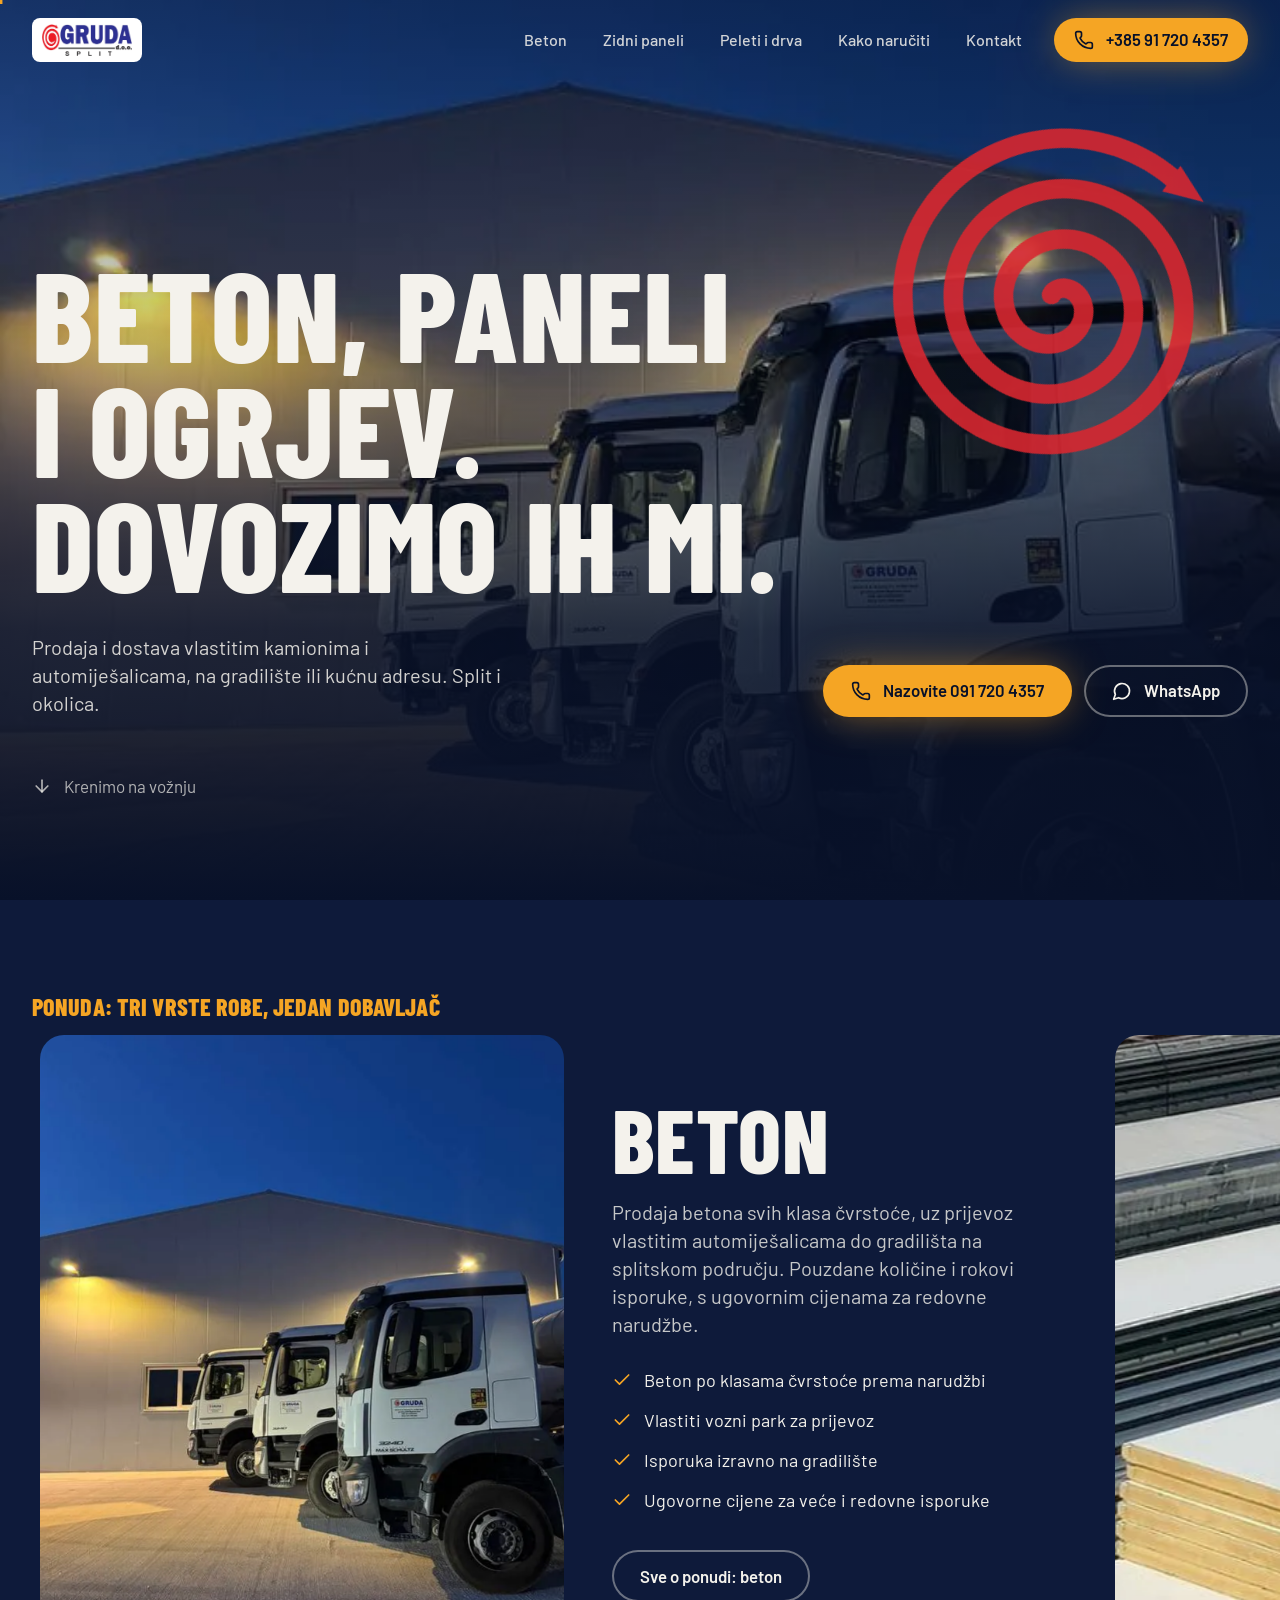
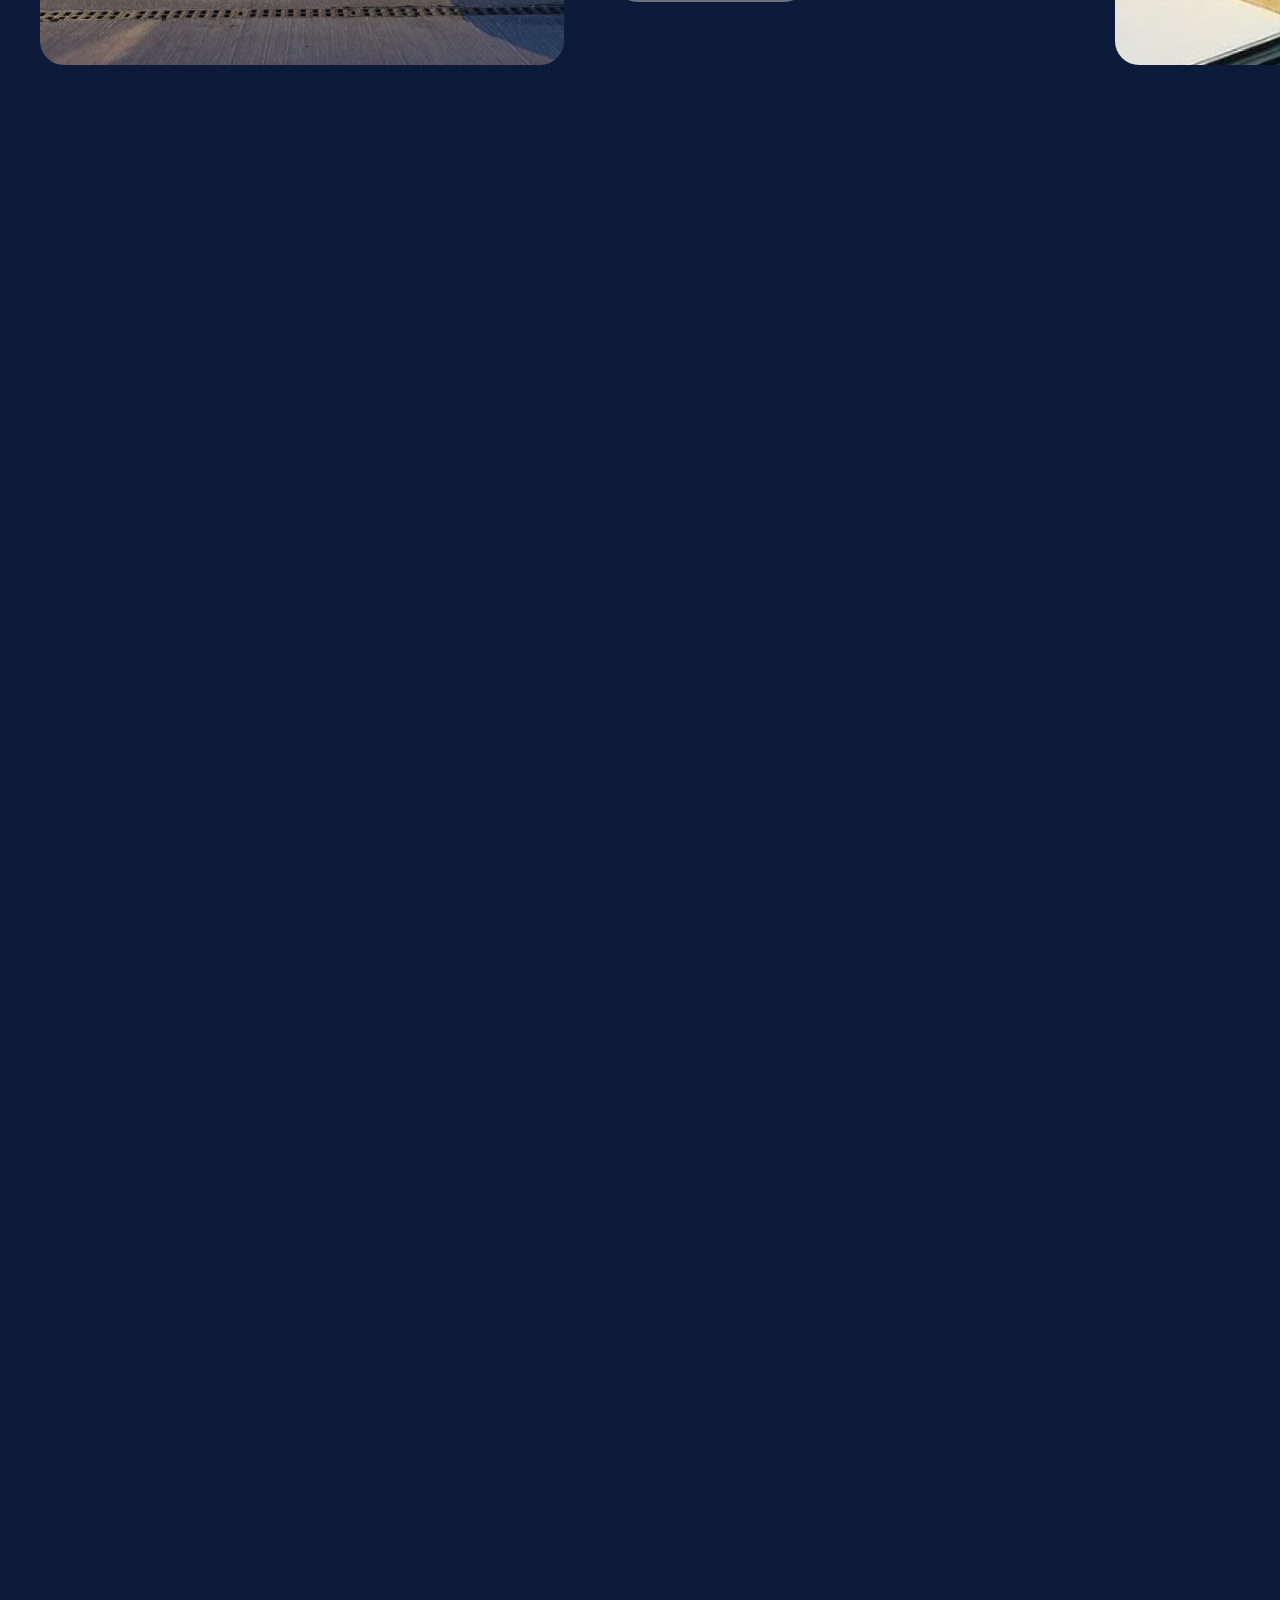
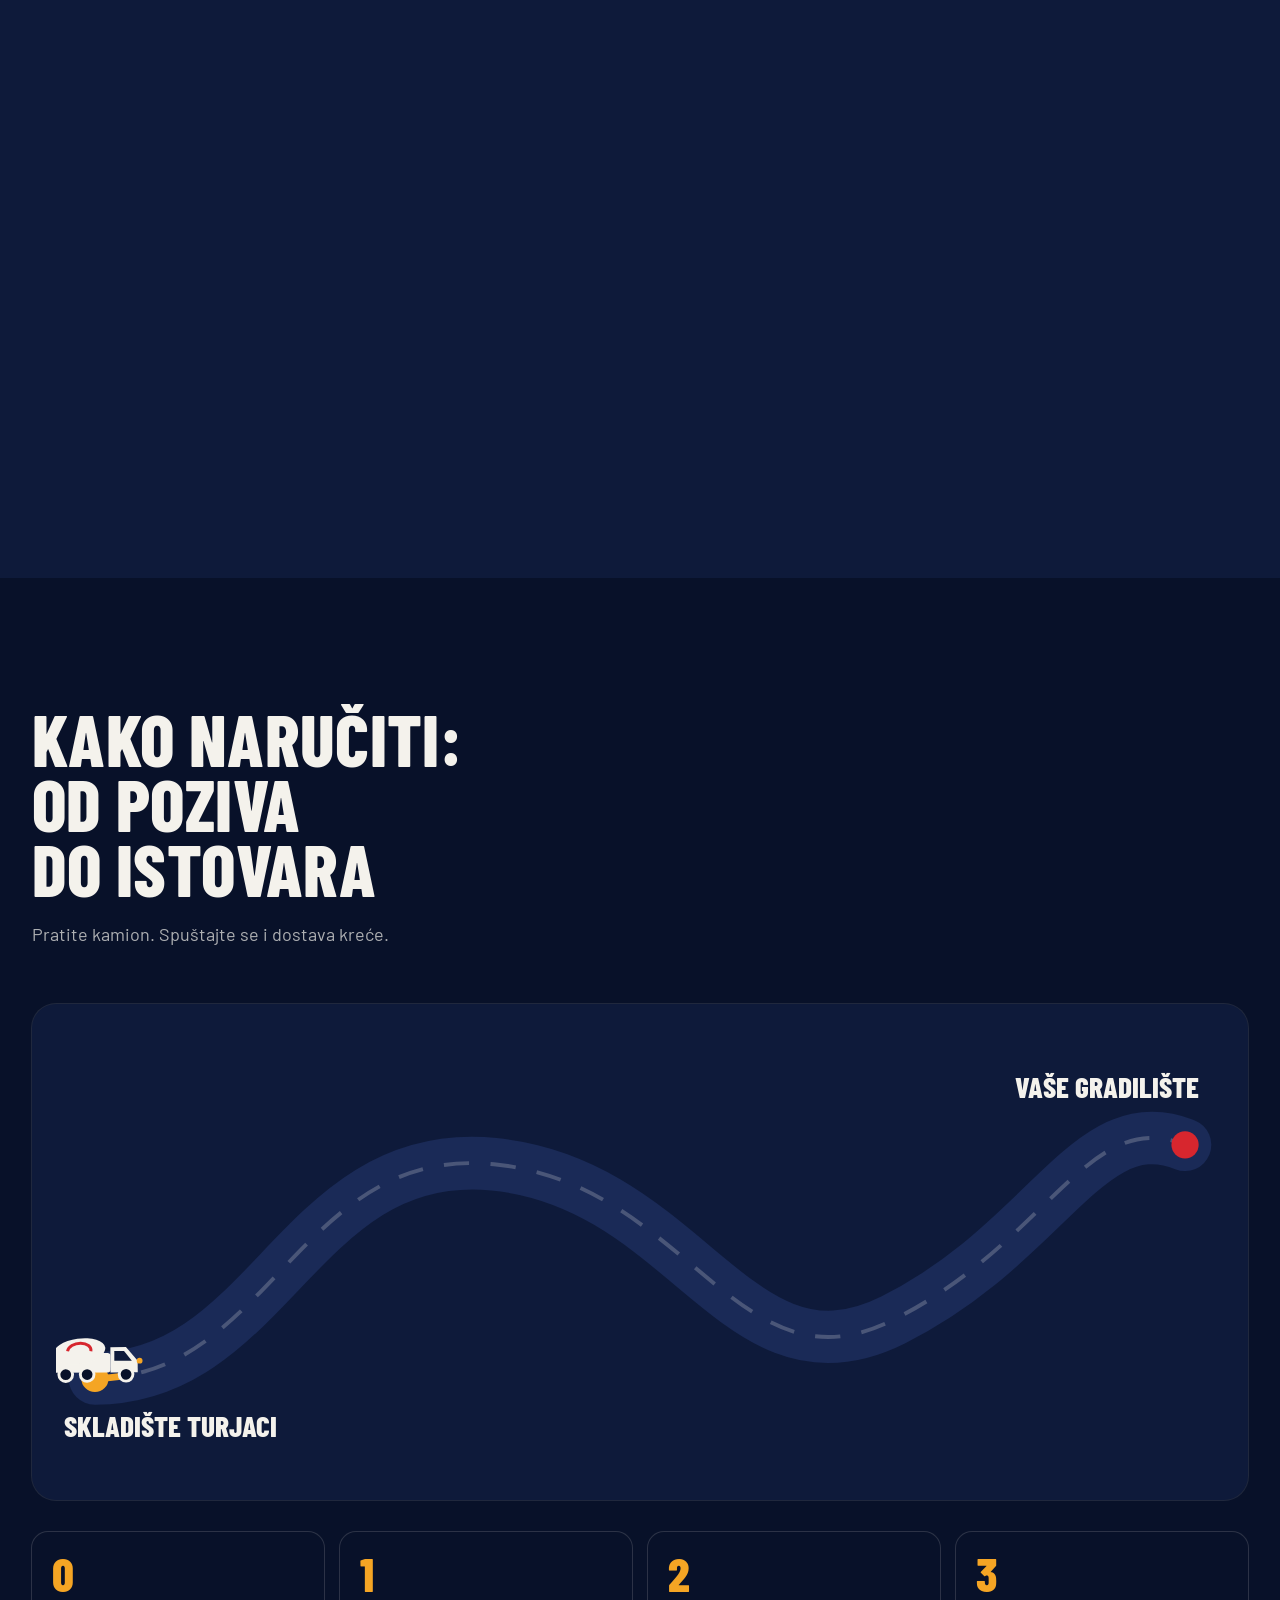
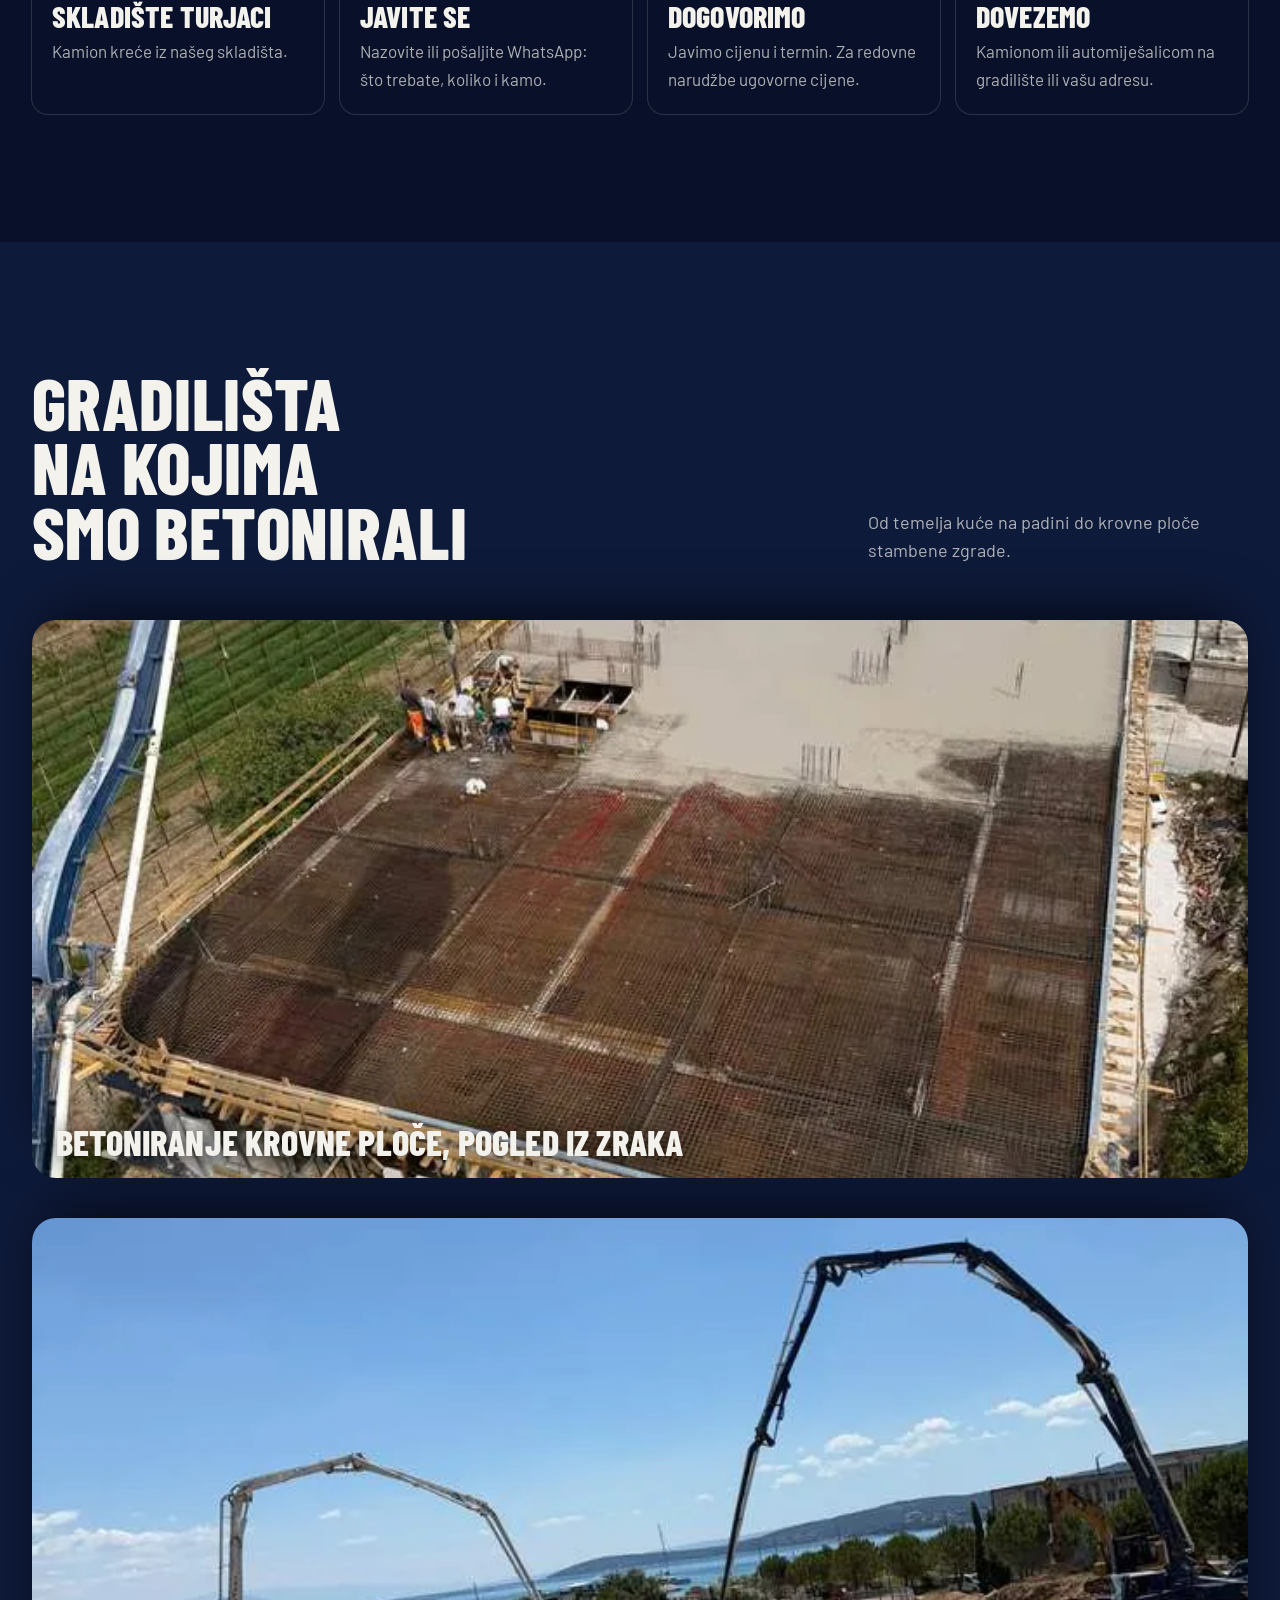
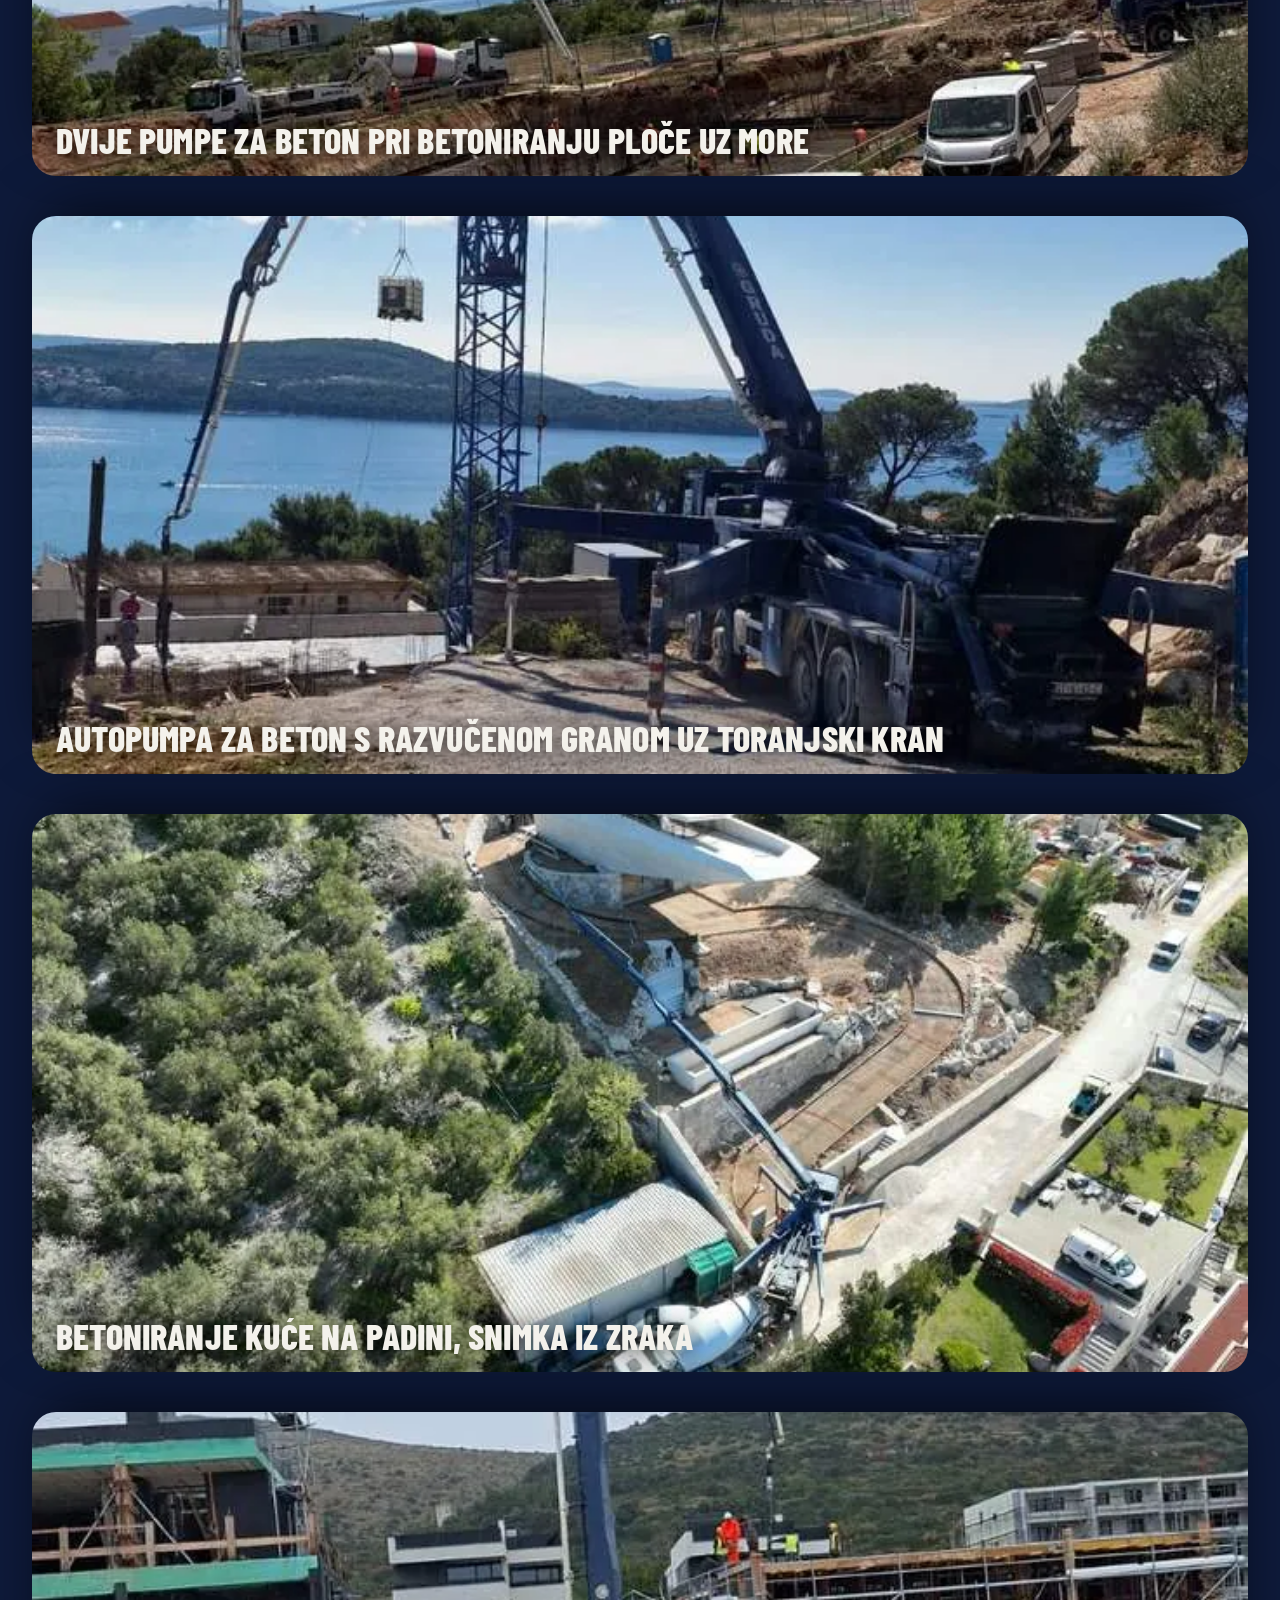
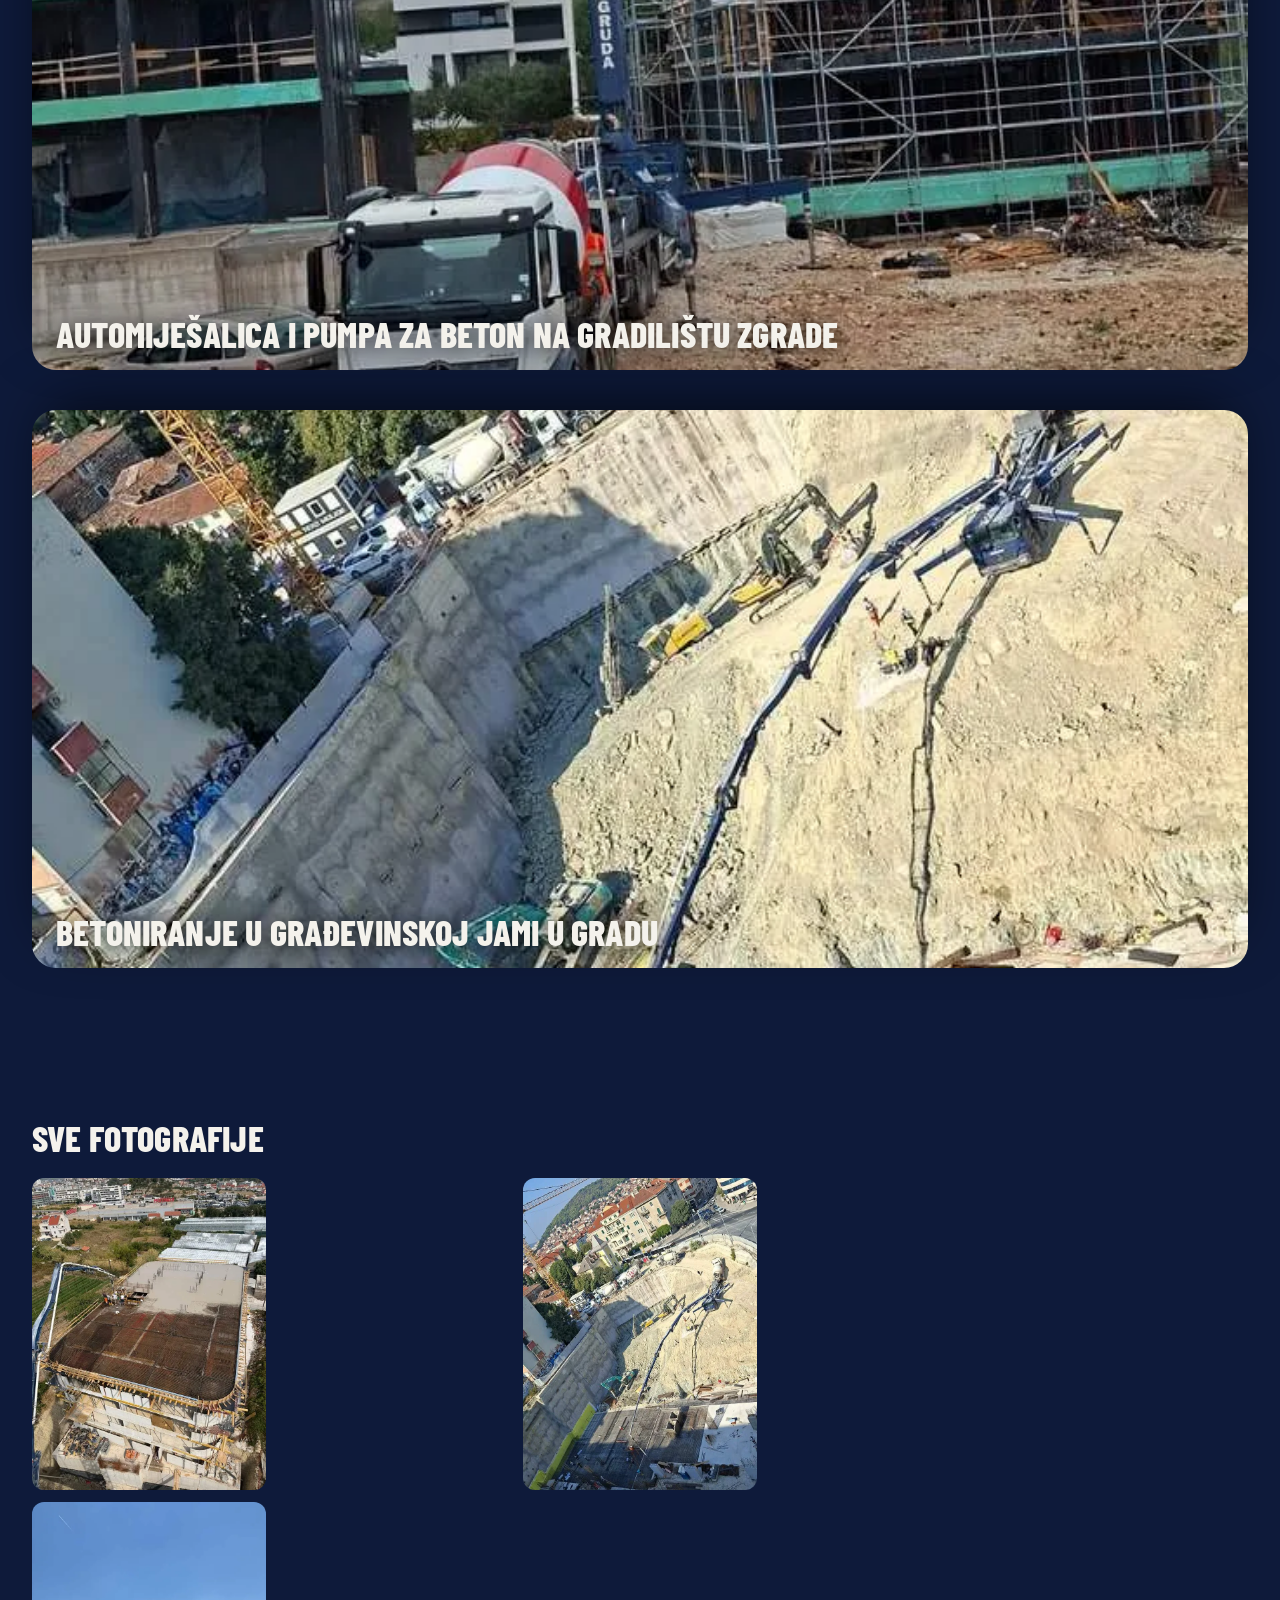
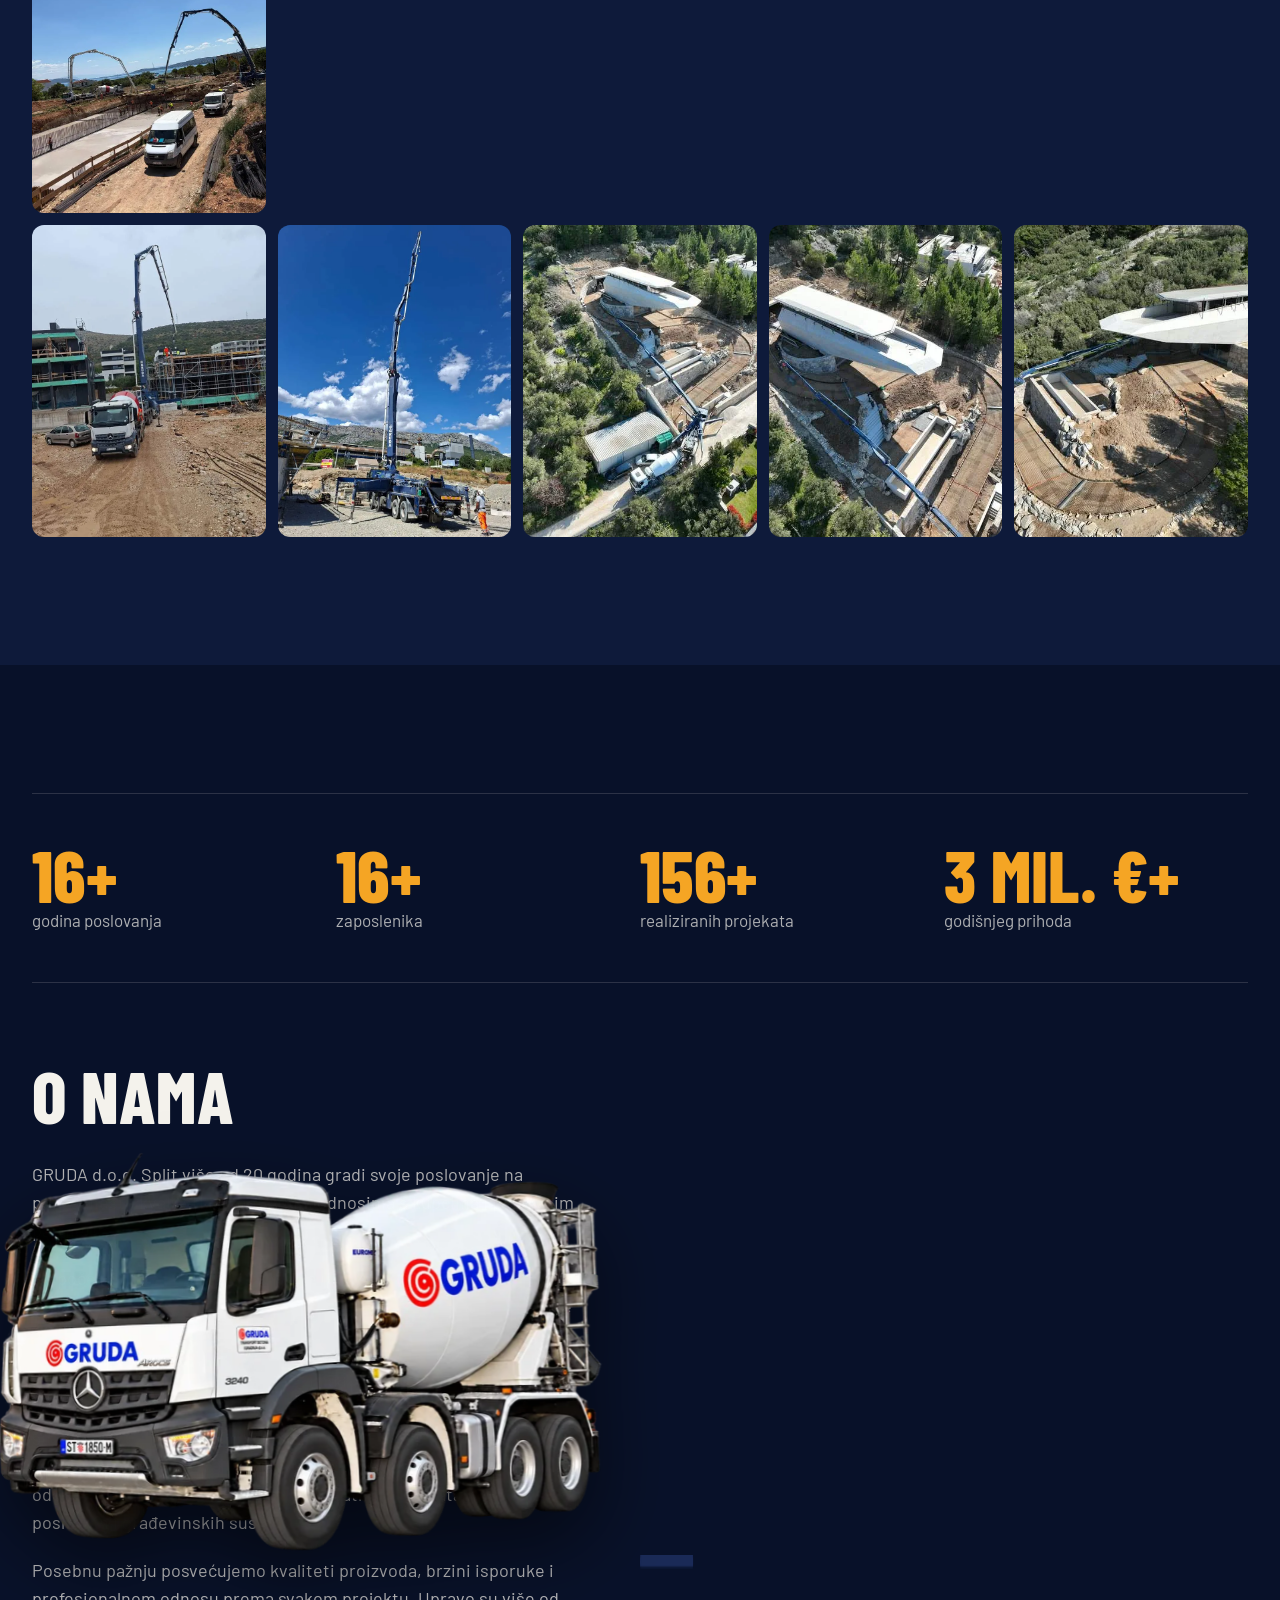
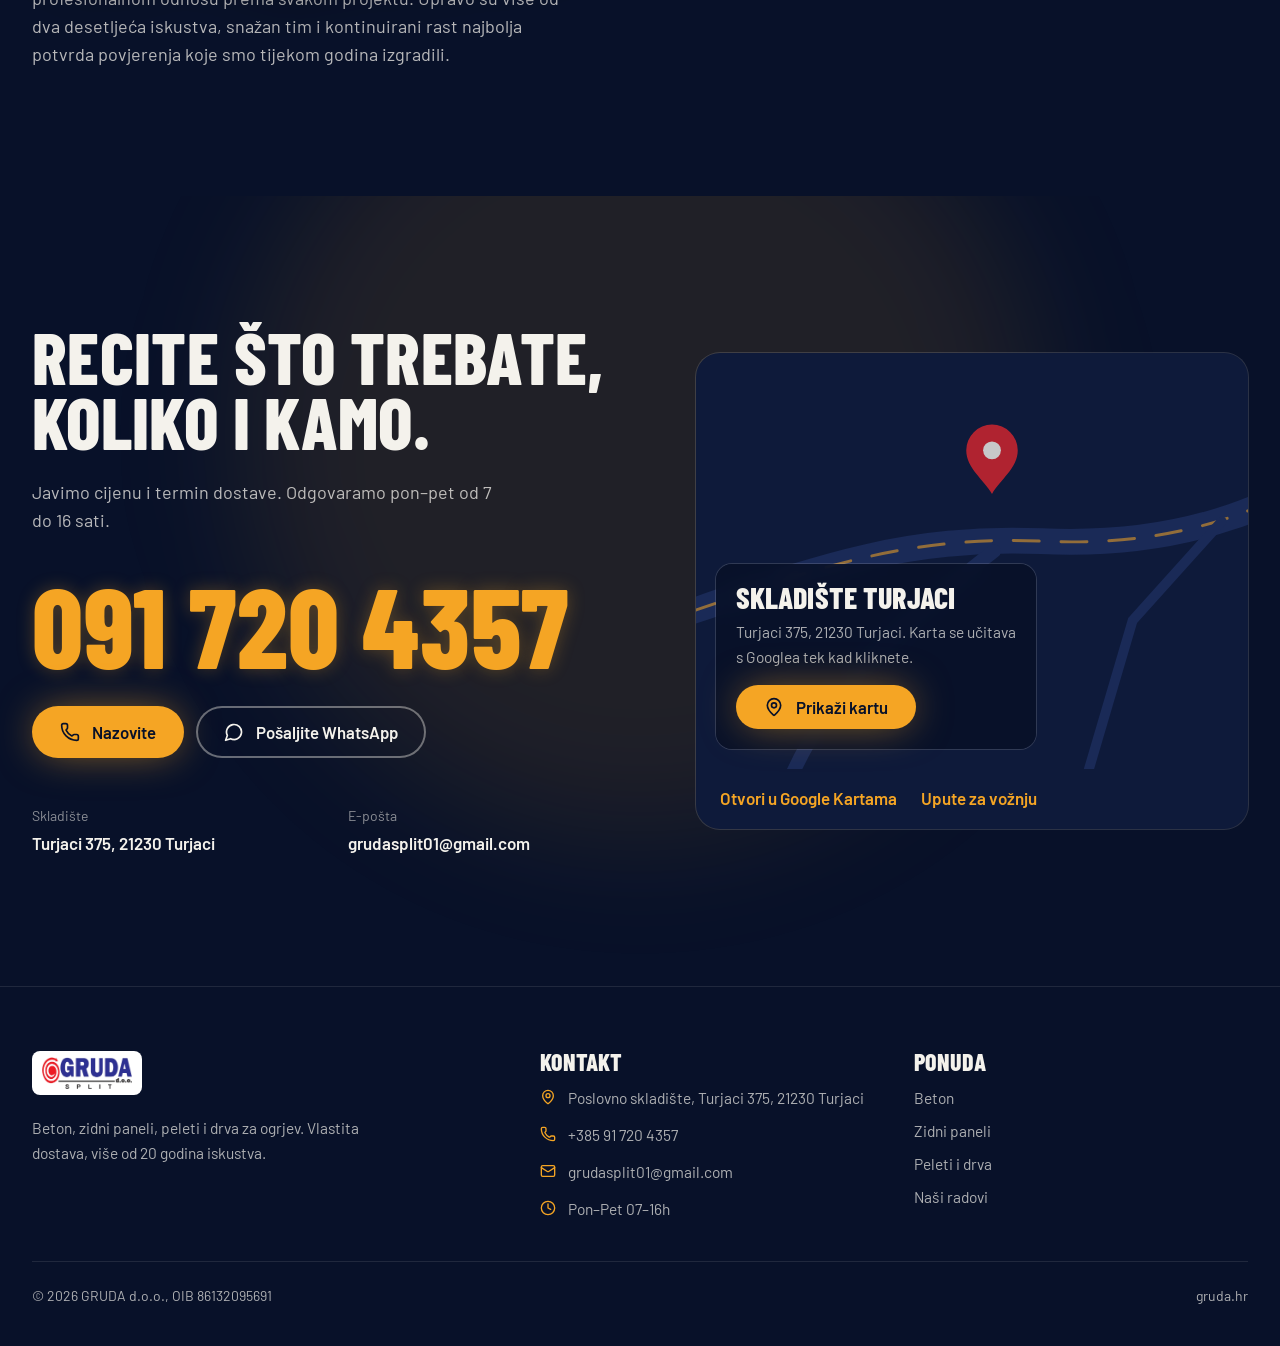
==== commit 8112dcb4: "Mobilni izbornik: okomit popis s velikim redovima i gumbom za poziv Izbornik se otvarao vodoravno (g" ====
--- a/index.html
+++ b/index.html
@@ -19,7 +19,7 @@
 <meta property="og:image" content="https://gruda.hr/og-image.jpg">
 <meta name="twitter:card" content="summary_large_image">
 <link rel="preload" href="/fonts/barlow-condensed-800-latin.woff2" as="font" type="font/woff2" crossorigin>
-<link rel="stylesheet" href="/css/app.css?v=083867c2">
+<link rel="stylesheet" href="/css/app.css?v=61e8c6bc">
 <script>if(!matchMedia('(prefers-reduced-motion: reduce)').matches){document.documentElement.classList.add('anim');setTimeout(function(){if(!window.gsap)document.documentElement.classList.remove('anim')},4000)}</script>
 <script src="/js/gsap.min.js" defer></script>
 <script src="/js/ScrollTrigger.min.js" defer></script>
@@ -31,7 +31,7 @@
 <header id="top" data-scrolled="0" class="fixed inset-x-0 top-0 z-50 transition-[background-color,box-shadow,backdrop-filter] duration-500 data-[scrolled=1]:bg-noc-duboka/85 data-[scrolled=1]:shadow-[0_10px_40px_-10px_rgb(0_0_0/.6)] data-[scrolled=1]:backdrop-blur-xl ">
 <div class="mx-auto w-full max-w-[86rem] px-5 sm:px-8 flex h-20 items-center gap-4">
 <a href="/" class="me-auto flex items-center rounded-lg bg-white px-2.5 py-1.5" aria-label="GRUDA d.o.o. — početna"><img src="/img/logo.png" alt="GRUDA d.o.o. Split" width="420" height="150" class="h-8 w-auto"></a>
-<nav id="nav" aria-label="Glavni izbornik" class="absolute inset-x-0 top-full hidden flex-col gap-1 bg-noc-duboka/95 p-4 backdrop-blur-xl lg:static lg:flex lg:flex-row lg:bg-transparent lg:p-0 lg:backdrop-blur-none"><a href="/beton/" class="rounded-full px-4 py-2.5 font-medium transition hover:bg-kamion/10 text-kamion/85">Beton</a><a href="/zidni-paneli/" class="rounded-full px-4 py-2.5 font-medium transition hover:bg-kamion/10 text-kamion/85">Zidni paneli</a><a href="/peleti-i-drva/" class="rounded-full px-4 py-2.5 font-medium transition hover:bg-kamion/10 text-kamion/85">Peleti i drva</a><a href="/#ruta" class="rounded-full px-4 py-2.5 font-medium transition hover:bg-kamion/10 text-kamion/85">Kako naručiti</a><a href="/#kontakt" class="rounded-full px-4 py-2.5 font-medium transition hover:bg-kamion/10 text-kamion/85">Kontakt</a></nav>
+<nav id="nav" aria-label="Glavni izbornik" class="absolute inset-x-0 top-full hidden max-h-[calc(100svh-5rem)] flex-col overflow-y-auto border-t border-kamion/10 bg-noc-duboka/98 px-5 pt-2 pb-6 shadow-[0_30px_60px_-20px_rgb(0_0_0/.8)] backdrop-blur-xl lg:static lg:flex lg:max-h-none lg:flex-row lg:gap-1 lg:overflow-visible lg:border-0 lg:bg-transparent lg:p-0 lg:shadow-none lg:backdrop-blur-none"><a href="/beton/" class="border-b border-kamion/10 px-2 py-4 text-xl font-semibold transition last:border-0 hover:text-reflektor lg:rounded-full lg:border-0 lg:px-4 lg:py-2.5 lg:text-base lg:font-medium lg:hover:bg-kamion/10 lg:hover:text-kamion text-kamion/85">Beton</a><a href="/zidni-paneli/" class="border-b border-kamion/10 px-2 py-4 text-xl font-semibold transition last:border-0 hover:text-reflektor lg:rounded-full lg:border-0 lg:px-4 lg:py-2.5 lg:text-base lg:font-medium lg:hover:bg-kamion/10 lg:hover:text-kamion text-kamion/85">Zidni paneli</a><a href="/peleti-i-drva/" class="border-b border-kamion/10 px-2 py-4 text-xl font-semibold transition last:border-0 hover:text-reflektor lg:rounded-full lg:border-0 lg:px-4 lg:py-2.5 lg:text-base lg:font-medium lg:hover:bg-kamion/10 lg:hover:text-kamion text-kamion/85">Peleti i drva</a><a href="/#ruta" class="border-b border-kamion/10 px-2 py-4 text-xl font-semibold transition last:border-0 hover:text-reflektor lg:rounded-full lg:border-0 lg:px-4 lg:py-2.5 lg:text-base lg:font-medium lg:hover:bg-kamion/10 lg:hover:text-kamion text-kamion/85">Kako naručiti</a><a href="/#kontakt" class="border-b border-kamion/10 px-2 py-4 text-xl font-semibold transition last:border-0 hover:text-reflektor lg:rounded-full lg:border-0 lg:px-4 lg:py-2.5 lg:text-base lg:font-medium lg:hover:bg-kamion/10 lg:hover:text-kamion text-kamion/85">Kontakt</a><a href="tel:+385917204357" class="gumb gumb-svjetlo mt-5 lg:hidden"><svg class="size-5 shrink-0" viewBox="0 0 24 24" fill="none" stroke="currentColor" stroke-width="2" stroke-linecap="round" stroke-linejoin="round" aria-hidden="true" focusable="false"><path d="M13.832 16.568a1 1 0 0 0 1.213-.303l.355-.465A2 2 0 0 1 17 15h3a2 2 0 0 1 2 2v3a2 2 0 0 1-2 2A18 18 0 0 1 2 4a2 2 0 0 1 2-2h3a2 2 0 0 1 2 2v3a2 2 0 0 1-.8 1.6l-.468.351a1 1 0 0 0-.292 1.233 14 14 0 0 0 6.392 6.384"/></svg>Nazovite +385 91 720 4357</a></nav>
 <a href="tel:+385917204357" class="gumb gumb-svjetlo hidden min-h-11 px-5 lg:inline-flex"><svg class="size-5 shrink-0" viewBox="0 0 24 24" fill="none" stroke="currentColor" stroke-width="2" stroke-linecap="round" stroke-linejoin="round" aria-hidden="true" focusable="false"><path d="M13.832 16.568a1 1 0 0 0 1.213-.303l.355-.465A2 2 0 0 1 17 15h3a2 2 0 0 1 2 2v3a2 2 0 0 1-2 2A18 18 0 0 1 2 4a2 2 0 0 1 2-2h3a2 2 0 0 1 2 2v3a2 2 0 0 1-.8 1.6l-.468.351a1 1 0 0 0-.292 1.233 14 14 0 0 0 6.392 6.384"/></svg>+385 91 720 4357</a>
 <button id="navbtn" type="button" aria-label="Izbornik" aria-controls="nav" aria-expanded="false" class="grid size-12 place-items-center rounded-full bg-noc-duboka/60 ring-1 ring-kamion/30 backdrop-blur lg:hidden"><svg class="size-6" viewBox="0 0 24 24" fill="none" stroke="currentColor" stroke-width="2" stroke-linecap="round" stroke-linejoin="round" aria-hidden="true" focusable="false"><line x1="4" x2="20" y1="7" y2="7"/><line x1="4" x2="20" y1="12" y2="12"/><line x1="4" x2="20" y1="17" y2="17"/></svg></button>
 </div></header>
@@ -182,8 +182,8 @@
 document.addEventListener('DOMContentLoaded',function(){
 document.getElementById('yr').textContent=new Date().getFullYear();
 var nb=document.getElementById('navbtn'),nv=document.getElementById('nav');
-nb.addEventListener('click',function(){var z=nv.classList.toggle('hidden');nb.setAttribute('aria-expanded',!z)});
-nv.querySelectorAll('a').forEach(function(a){a.addEventListener('click',function(){if(innerWidth<1024){nv.classList.add('hidden');nb.setAttribute('aria-expanded','false')}})});
+nb.addEventListener('click',function(){var z=(nv.classList.toggle('flex'),nv.classList.toggle('hidden'));nb.setAttribute('aria-expanded',!z)});
+nv.querySelectorAll('a').forEach(function(a){a.addEventListener('click',function(){if(innerWidth<1024){nv.classList.add('hidden');nv.classList.remove('flex');nb.setAttribute('aria-expanded','false')}})});
 var top=document.getElementById('top');function hdr(){top.dataset.scrolled=scrollY>40?'1':'0'}hdr();addEventListener('scroll',hdr,{passive:true});
 /* povećanje fotografija */
 var lb=document.getElementById('lb');if(lb){var im=lb.querySelector('img'),cap=lb.querySelector('figcaption'),cnt=lb.querySelector('[data-c]'),set=[],i=0,from=null,x0=null;
--- a/css/app.css
+++ b/css/app.css
@@ -1,2 +1,2 @@
 /*! tailwindcss v4.3.3 | MIT License | https://tailwindcss.com */
-@layer properties{@supports (((-webkit-hyphens:none)) and (not (margin-trim:inline))) or ((-moz-orient:inline) and (not (color:rgb(from red r g b)))){*,:before,:after,::backdrop{--tw-translate-x:0;--tw-translate-y:0;--tw-translate-z:0;--tw-scale-x:1;--tw-scale-y:1;--tw-scale-z:1;--tw-rotate-x:initial;--tw-rotate-y:initial;--tw-rotate-z:initial;--tw-skew-x:initial;--tw-skew-y:initial;--tw-space-y-reverse:0;--tw-border-style:solid;--tw-gradient-position:initial;--tw-gradient-from:#0000;--tw-gradient-via:#0000;--tw-gradient-to:#0000;--tw-gradient-stops:initial;--tw-gradient-via-stops:initial;--tw-gradient-from-position:0%;--tw-gradient-via-position:50%;--tw-gradient-to-position:100%;--tw-font-weight:initial;--tw-ordinal:initial;--tw-slashed-zero:initial;--tw-numeric-figure:initial;--tw-numeric-spacing:initial;--tw-numeric-fraction:initial;--tw-shadow:0 0 #0000;--tw-shadow-color:initial;--tw-shadow-alpha:100%;--tw-inset-shadow:0 0 #0000;--tw-inset-shadow-color:initial;--tw-inset-shadow-alpha:100%;--tw-ring-color:initial;--tw-ring-shadow:0 0 #0000;--tw-inset-ring-color:initial;--tw-inset-ring-shadow:0 0 #0000;--tw-ring-inset:initial;--tw-ring-offset-width:0px;--tw-ring-offset-color:#fff;--tw-ring-offset-shadow:0 0 #0000;--tw-blur:initial;--tw-brightness:initial;--tw-contrast:initial;--tw-grayscale:initial;--tw-hue-rotate:initial;--tw-invert:initial;--tw-opacity:initial;--tw-saturate:initial;--tw-sepia:initial;--tw-drop-shadow:initial;--tw-drop-shadow-color:initial;--tw-drop-shadow-alpha:100%;--tw-drop-shadow-size:initial;--tw-backdrop-blur:initial;--tw-backdrop-brightness:initial;--tw-backdrop-contrast:initial;--tw-backdrop-grayscale:initial;--tw-backdrop-hue-rotate:initial;--tw-backdrop-invert:initial;--tw-backdrop-opacity:initial;--tw-backdrop-saturate:initial;--tw-backdrop-sepia:initial;--tw-duration:initial;--tw-leading:initial;--tw-tracking:initial;--tw-outline-style:solid}}}@layer theme{:root,:host{--font-sans:"Barlow", ui-sans-serif, system-ui, -apple-system, "Segoe UI", sans-serif;--font-mono:ui-monospace, SFMono-Regular, Menlo, Monaco, Consolas, "Liberation Mono", "Courier New", monospace;--color-white:#fff;--spacing:.25rem;--container-xs:20rem;--container-sm:24rem;--container-4xl:56rem;--text-sm:.875rem;--text-sm--line-height:calc(1.25 / .875);--text-lg:1.125rem;--text-lg--line-height:calc(1.75 / 1.125);--text-xl:1.25rem;--text-xl--line-height:calc(1.75 / 1.25);--text-2xl:1.5rem;--text-2xl--line-height:calc(2 / 1.5);--text-3xl:1.875rem;--text-3xl--line-height:calc(2.25 / 1.875);--text-4xl:2.25rem;--text-4xl--line-height:calc(2.5 / 2.25);--text-5xl:3rem;--text-5xl--line-height:1;--text-6xl:3.75rem;--text-6xl--line-height:1;--text-7xl:4.5rem;--text-7xl--line-height:1;--font-weight-medium:500;--font-weight-semibold:600;--font-weight-extrabold:800;--leading-relaxed:1.625;--radius-md:.375rem;--radius-lg:.5rem;--radius-xl:.75rem;--radius-2xl:1rem;--radius-3xl:1.5rem;--animate-bounce:bounce 1s infinite;--blur-xl:24px;--blur-3xl:64px;--default-transition-duration:.15s;--default-transition-timing-function:cubic-bezier(.4, 0, .2, 1);--default-font-family:var(--font-sans);--default-mono-font-family:var(--font-mono);--font-cesta:"Barlow Condensed", "Arial Narrow", sans-serif;--color-noc:#0e1a3a;--color-noc-duboka:#081129;--color-noc-svijetla:#1a2a57;--color-reflektor:#f5a524;--color-reflektor-svijetli:#ffd07a;--color-kamion:#f4f2ec;--color-spirala:#d7262e}}@layer base{*,:after,:before,::backdrop{box-sizing:border-box;border:0 solid;margin:0;padding:0}::file-selector-button{box-sizing:border-box;border:0 solid;margin:0;padding:0}html,:host{-webkit-text-size-adjust:100%;tab-size:4;line-height:1.5;font-family:var(--default-font-family,-apple-system, BlinkMacSystemFont, "Segoe UI", Roboto, "Helvetica Neue", "Noto Sans", Arial, sans-serif, "Apple Color Emoji", "Segoe UI Emoji", "Segoe UI Symbol", "Noto Color Emoji");font-feature-settings:var(--default-font-feature-settings,normal);font-variation-settings:var(--default-font-variation-settings,normal);-webkit-tap-highlight-color:transparent}hr{height:0;color:inherit;border-top-width:1px}abbr:where([title]){-webkit-text-decoration:underline dotted;text-decoration:underline dotted}h1,h2,h3,h4,h5,h6{font-size:inherit;font-weight:inherit}a{color:inherit;-webkit-text-decoration:inherit;-webkit-text-decoration:inherit;-webkit-text-decoration:inherit;text-decoration:inherit}b,strong{font-weight:bolder}code,kbd,samp,pre{font-family:var(--default-mono-font-family,ui-monospace, SFMono-Regular, Menlo, Monaco, Consolas, "Liberation Mono", "Courier New", monospace);font-feature-settings:var(--default-mono-font-feature-settings,normal);font-variation-settings:var(--default-mono-font-variation-settings,normal);font-size:1em}small{font-size:80%}sub,sup{vertical-align:baseline;font-size:75%;line-height:0;position:relative}sub{bottom:-.25em}sup{top:-.5em}table{text-indent:0;border-color:inherit;border-collapse:collapse}:-moz-focusring:where(:not(iframe)){outline:auto}progress{vertical-align:baseline}summary{display:list-item}ol,ul,menu{list-style:none}img,svg,video,canvas,audio,iframe,embed,object{vertical-align:middle;display:block}img,video{max-width:100%;height:auto}button,input,select,optgroup,textarea{font:inherit;font-feature-settings:inherit;font-variation-settings:inherit;letter-spacing:inherit;color:inherit;opacity:1;background-color:#0000;border-radius:0}::file-selector-button{font:inherit;font-feature-settings:inherit;font-variation-settings:inherit;letter-spacing:inherit;color:inherit;opacity:1;background-color:#0000;border-radius:0}:where(select:is([multiple],[size])) optgroup{font-weight:bolder}:where(select:is([multiple],[size])) optgroup option{padding-inline-start:20px}::file-selector-button{margin-inline-end:4px}::placeholder{opacity:1}@supports (not ((-webkit-appearance:-apple-pay-button))) or (contain-intrinsic-size:1px){::placeholder{color:currentColor}@supports (color:color-mix(in lab, red, red)){::placeholder{color:color-mix(in oklab, currentcolor 50%, transparent)}}}textarea{resize:vertical}::-webkit-search-decoration{-webkit-appearance:none}::-webkit-date-and-time-value{min-height:1lh;text-align:inherit}::-webkit-datetime-edit{display:inline-flex}::-webkit-datetime-edit-fields-wrapper{padding:0}::-webkit-datetime-edit{padding-block:0}::-webkit-datetime-edit-year-field{padding-block:0}::-webkit-datetime-edit-month-field{padding-block:0}::-webkit-datetime-edit-day-field{padding-block:0}::-webkit-datetime-edit-hour-field{padding-block:0}::-webkit-datetime-edit-minute-field{padding-block:0}::-webkit-datetime-edit-second-field{padding-block:0}::-webkit-datetime-edit-millisecond-field{padding-block:0}::-webkit-datetime-edit-meridiem-field{padding-block:0}::-webkit-calendar-picker-indicator{line-height:1}:-moz-ui-invalid{box-shadow:none}button,input:where([type=button],[type=reset],[type=submit]){appearance:button}::file-selector-button{appearance:button}::-webkit-inner-spin-button{height:auto}::-webkit-outer-spin-button{height:auto}[hidden]:where(:not([hidden=until-found])){display:none!important}html{-webkit-tap-highlight-color:transparent}body{background-color:var(--color-noc);font-family:var(--font-sans);--tw-leading:var(--leading-relaxed);font-size:1.0625rem;line-height:var(--leading-relaxed);color:var(--color-kamion);-webkit-font-smoothing:antialiased;-moz-osx-font-smoothing:grayscale;overflow-x:clip}h1,h2,h3,.cesta{font-family:var(--font-cesta);--tw-leading:.9;--tw-font-weight:var(--font-weight-extrabold);line-height:.9;font-weight:var(--font-weight-extrabold);--tw-tracking:.005em;letter-spacing:.005em;text-transform:uppercase;text-wrap:balance}:where(a,button,summary,[tabindex]):focus-visible{outline-style:var(--tw-outline-style);outline-offset:2px;outline-width:3px;outline-color:var(--color-reflektor)}::selection{background-color:var(--color-reflektor);color:var(--color-noc-duboka)}}@layer components{.gumb{min-height:calc(var(--spacing) * 13);justify-content:center;align-items:center;gap:calc(var(--spacing) * 3);padding-inline:calc(var(--spacing) * 7);--tw-font-weight:var(--font-weight-semibold);font-size:1.05rem;font-weight:var(--font-weight-semibold);transition-property:color,background-color,border-color,outline-color,text-decoration-color,fill,stroke,--tw-gradient-from,--tw-gradient-via,--tw-gradient-to,opacity,box-shadow,transform,translate,scale,rotate,filter,-webkit-backdrop-filter,backdrop-filter,display,content-visibility,overlay,pointer-events;transition-timing-function:var(--tw-ease,var(--default-transition-timing-function));transition-duration:var(--tw-duration,var(--default-transition-duration));--tw-duration:.3s;border-radius:3.40282e38px;transition-duration:.3s;display:inline-flex}.gumb svg{width:calc(var(--spacing) * 5);height:calc(var(--spacing) * 5);flex-shrink:0}.gumb-svjetlo{background-color:var(--color-reflektor);color:var(--color-noc-duboka);--tw-shadow:0 0 40px -6px var(--tw-shadow-color,currentcolor);box-shadow:var(--tw-inset-shadow), var(--tw-inset-ring-shadow), var(--tw-ring-offset-shadow), var(--tw-ring-shadow), var(--tw-shadow);--tw-shadow-color:#f5a52499}@supports (color:color-mix(in lab, red, red)){.gumb-svjetlo{--tw-shadow-color:color-mix(in oklab, color-mix(in oklab, var(--color-reflektor) 60%, transparent) var(--tw-shadow-alpha), transparent)}}@media (hover:hover){.gumb-svjetlo:hover{background-color:var(--color-reflektor-svijetli);--tw-shadow-color:#f5a524}@supports (color:color-mix(in lab, red, red)){.gumb-svjetlo:hover{--tw-shadow-color:color-mix(in oklab, var(--color-reflektor) var(--tw-shadow-alpha), transparent)}}}.gumb-obrub{color:var(--color-kamion);--tw-ring-shadow:var(--tw-ring-inset,) 0 0 0 calc(2px + var(--tw-ring-offset-width)) var(--tw-ring-color,currentcolor);box-shadow:var(--tw-inset-shadow), var(--tw-inset-ring-shadow), var(--tw-ring-offset-shadow), var(--tw-ring-shadow), var(--tw-shadow);--tw-ring-color:#f4f2ec66}@supports (color:color-mix(in lab, red, red)){.gumb-obrub{--tw-ring-color:color-mix(in oklab, var(--color-kamion) 40%, transparent)}}.gumb-obrub{--tw-ring-inset:inset}@media (hover:hover){.gumb-obrub:hover{background-color:var(--color-kamion);color:var(--color-noc-duboka)}}.faq summary::-webkit-details-marker{display:none}.faq details[open] .faq-znak{transform:rotate(45deg)}.cesta-crta{stroke-dasharray:26 22}}@layer utilities{.pointer-events-none{pointer-events:none}.sr-only{clip-path:inset(50%);white-space:nowrap;border-width:0;width:1px;height:1px;margin:-1px;padding:0;position:absolute;overflow:hidden}.absolute{position:absolute}.fixed{position:fixed}.relative{position:relative}.sticky{position:sticky}.inset-0{inset:0}.inset-x-0{inset-inline:0}.start-1\/2{inset-inline-start:50%}.start-5{inset-inline-start:calc(var(--spacing) * 5)}.start-6{inset-inline-start:calc(var(--spacing) * 6)}.-end-10{inset-inline-end:calc(var(--spacing) * -10)}.end-4{inset-inline-end:calc(var(--spacing) * 4)}.end-5{inset-inline-end:calc(var(--spacing) * 5)}.end-\[-4rem\]{inset-inline-end:-4rem}.-top-40{top:calc(var(--spacing) * -40)}.top-0{top:0}.top-4{top:calc(var(--spacing) * 4)}.top-6{top:calc(var(--spacing) * 6)}.top-10{top:calc(var(--spacing) * 10)}.top-24{top:calc(var(--spacing) * 24)}.top-full{top:100%}.bottom-0{bottom:0}.bottom-4{bottom:calc(var(--spacing) * 4)}.bottom-5{bottom:calc(var(--spacing) * 5)}.isolate{isolation:isolate}.-z-10{z-index:calc(10 * -1)}.-z-20{z-index:calc(20 * -1)}.z-10{z-index:10}.z-40{z-index:40}.z-50{z-index:50}.z-\[60\]{z-index:60}.z-\[100\]{z-index:100}.m-0{margin:0}.m-5{margin:calc(var(--spacing) * 5)}.mx-2{margin-inline:calc(var(--spacing) * 2)}.mx-auto{margin-inline:auto}.me-auto{margin-inline-end:auto}.mt-1{margin-top:var(--spacing)}.mt-2{margin-top:calc(var(--spacing) * 2)}.mt-4{margin-top:calc(var(--spacing) * 4)}.mt-5{margin-top:calc(var(--spacing) * 5)}.mt-6{margin-top:calc(var(--spacing) * 6)}.mt-7{margin-top:calc(var(--spacing) * 7)}.mt-8{margin-top:calc(var(--spacing) * 8)}.mt-9{margin-top:calc(var(--spacing) * 9)}.mt-10{margin-top:calc(var(--spacing) * 10)}.mt-12{margin-top:calc(var(--spacing) * 12)}.mt-14{margin-top:calc(var(--spacing) * 14)}.mt-16{margin-top:calc(var(--spacing) * 16)}.mt-20{margin-top:calc(var(--spacing) * 20)}.mb-3{margin-bottom:calc(var(--spacing) * 3)}.mb-10{margin-bottom:calc(var(--spacing) * 10)}.mb-12{margin-bottom:calc(var(--spacing) * 12)}.mb-14{margin-bottom:calc(var(--spacing) * 14)}.block{display:block}.flex{display:flex}.grid{display:grid}.hidden{display:none}.inline-flex{display:inline-flex}.aspect-\[3\/4\]{aspect-ratio:3/4}.size-4{width:calc(var(--spacing) * 4);height:calc(var(--spacing) * 4)}.size-5{width:calc(var(--spacing) * 5);height:calc(var(--spacing) * 5)}.size-6{width:calc(var(--spacing) * 6);height:calc(var(--spacing) * 6)}.size-10{width:calc(var(--spacing) * 10);height:calc(var(--spacing) * 10)}.size-12{width:calc(var(--spacing) * 12);height:calc(var(--spacing) * 12)}.size-48{width:calc(var(--spacing) * 48);height:calc(var(--spacing) * 48)}.size-56{width:calc(var(--spacing) * 56);height:calc(var(--spacing) * 56)}.size-72{width:calc(var(--spacing) * 72);height:calc(var(--spacing) * 72)}.size-\[50rem\]{width:50rem;height:50rem}.size-full{width:100%;height:100%}.h-1{height:var(--spacing)}.h-3{height:calc(var(--spacing) * 3)}.h-8{height:calc(var(--spacing) * 8)}.h-20{height:calc(var(--spacing) * 20)}.h-\[50svh\]{height:50svh}.h-\[62svh\]{height:62svh}.h-auto{height:auto}.max-h-\[calc\(100dvh-11rem\)\]{max-height:calc(100dvh - 11rem)}.min-h-11{min-height:calc(var(--spacing) * 11)}.min-h-\[22rem\]{min-height:22rem}.min-h-\[26rem\]{min-height:26rem}.min-h-\[92svh\]{min-height:92svh}.min-h-\[100svh\]{min-height:100svh}.w-auto{width:auto}.w-full{width:100%}.w-screen{width:100vw}.max-w-4xl{max-width:var(--container-4xl)}.max-w-\[12ch\]{max-width:12ch}.max-w-\[13ch\]{max-width:13ch}.max-w-\[14ch\]{max-width:14ch}.max-w-\[16ch\]{max-width:16ch}.max-w-\[38ch\]{max-width:38ch}.max-w-\[40ch\]{max-width:40ch}.max-w-\[42ch\]{max-width:42ch}.max-w-\[44ch\]{max-width:44ch}.max-w-\[46ch\]{max-width:46ch}.max-w-\[48ch\]{max-width:48ch}.max-w-\[50ch\]{max-width:50ch}.max-w-\[52ch\]{max-width:52ch}.max-w-\[60ch\]{max-width:60ch}.max-w-\[80\%\]{max-width:80%}.max-w-\[86rem\]{max-width:86rem}.max-w-sm{max-width:var(--container-sm)}.max-w-xs{max-width:var(--container-xs)}.shrink-0{flex-shrink:0}.origin-bottom{transform-origin:bottom}.origin-left{transform-origin:0}.-translate-x-1\/2{--tw-translate-x:calc(calc(1 / 2 * 100%) * -1);translate:var(--tw-translate-x) var(--tw-translate-y)}.scale-x-0{--tw-scale-x:0%;scale:var(--tw-scale-x) var(--tw-scale-y)}.transform{transform:var(--tw-rotate-x,) var(--tw-rotate-y,) var(--tw-rotate-z,) var(--tw-skew-x,) var(--tw-skew-y,)}.animate-bounce{animation:var(--animate-bounce)}.cursor-pointer{cursor:pointer}.list-none{list-style-type:none}.grid-cols-2{grid-template-columns:repeat(2,minmax(0,1fr))}.flex-col{flex-direction:column}.flex-wrap{flex-wrap:wrap}.place-items-center{place-items:center}.place-items-end{place-items:end}.items-center{align-items:center}.items-end{align-items:flex-end}.justify-between{justify-content:space-between}.justify-start{justify-content:flex-start}.justify-items-center{justify-items:center}.gap-1{gap:var(--spacing)}.gap-2{gap:calc(var(--spacing) * 2)}.gap-3{gap:calc(var(--spacing) * 3)}.gap-4{gap:calc(var(--spacing) * 4)}.gap-5{gap:calc(var(--spacing) * 5)}.gap-6{gap:calc(var(--spacing) * 6)}.gap-8{gap:calc(var(--spacing) * 8)}.gap-10{gap:calc(var(--spacing) * 10)}.gap-14{gap:calc(var(--spacing) * 14)}:where(.space-y-2>:not(:last-child)){--tw-space-y-reverse:0;margin-block-start:calc(calc(var(--spacing) * 2) * var(--tw-space-y-reverse));margin-block-end:calc(calc(var(--spacing) * 2) * calc(1 - var(--tw-space-y-reverse)))}:where(.space-y-3>:not(:last-child)){--tw-space-y-reverse:0;margin-block-start:calc(calc(var(--spacing) * 3) * var(--tw-space-y-reverse));margin-block-end:calc(calc(var(--spacing) * 3) * calc(1 - var(--tw-space-y-reverse)))}.gap-x-6{column-gap:calc(var(--spacing) * 6)}.gap-y-2{row-gap:calc(var(--spacing) * 2)}.gap-y-10{row-gap:calc(var(--spacing) * 10)}.overflow-hidden{overflow:hidden}.overflow-x-clip{overflow-x:clip}.rounded-2xl{border-radius:var(--radius-2xl)}.rounded-3xl{border-radius:var(--radius-3xl)}.rounded-full{border-radius:3.40282e38px}.rounded-lg{border-radius:var(--radius-lg)}.rounded-md{border-radius:var(--radius-md)}.rounded-xl{border-radius:var(--radius-xl)}.border-0{border-style:var(--tw-border-style);border-width:0}.border-y{border-block-style:var(--tw-border-style);border-block-width:1px}.border-t{border-top-style:var(--tw-border-style);border-top-width:1px}.border-kamion\/10{border-color:#f4f2ec1a}@supports (color:color-mix(in lab, red, red)){.border-kamion\/10{border-color:color-mix(in oklab, var(--color-kamion) 10%, transparent)}}.border-kamion\/15{border-color:#f4f2ec26}@supports (color:color-mix(in lab, red, red)){.border-kamion\/15{border-color:color-mix(in oklab, var(--color-kamion) 15%, transparent)}}.bg-kamion\/10{background-color:#f4f2ec1a}@supports (color:color-mix(in lab, red, red)){.bg-kamion\/10{background-color:color-mix(in oklab, var(--color-kamion) 10%, transparent)}}.bg-noc{background-color:var(--color-noc)}.bg-noc-duboka{background-color:var(--color-noc-duboka)}.bg-noc-duboka\/60{background-color:#08112999}@supports (color:color-mix(in lab, red, red)){.bg-noc-duboka\/60{background-color:color-mix(in oklab, var(--color-noc-duboka) 60%, transparent)}}.bg-noc-duboka\/90{background-color:#081129e6}@supports (color:color-mix(in lab, red, red)){.bg-noc-duboka\/90{background-color:color-mix(in oklab, var(--color-noc-duboka) 90%, transparent)}}.bg-noc-duboka\/95{background-color:#081129f2}@supports (color:color-mix(in lab, red, red)){.bg-noc-duboka\/95{background-color:color-mix(in oklab, var(--color-noc-duboka) 95%, transparent)}}.bg-noc-svijetla{background-color:var(--color-noc-svijetla)}.bg-reflektor{background-color:var(--color-reflektor)}.bg-reflektor\/10{background-color:#f5a5241a}@supports (color:color-mix(in lab, red, red)){.bg-reflektor\/10{background-color:color-mix(in oklab, var(--color-reflektor) 10%, transparent)}}.bg-white{background-color:var(--color-white)}.bg-gradient-to-t{--tw-gradient-position:to top in oklab;background-image:linear-gradient(var(--tw-gradient-stops))}.bg-\[linear-gradient\(to_top\,\#081129_0\%\,rgb\(8_17_41\/\.85\)_30\%\,rgb\(8_17_41\/\.2\)_65\%\,rgb\(8_17_41\/\.55\)_100\%\)\]{background-image:linear-gradient(#0811298c 0%,#08112933 35%,#081129d9 70%,#081129 100%)}.bg-\[linear-gradient\(to_top\,\#081129_0\%\,rgb\(8_17_41\/\.88\)_35\%\,rgb\(8_17_41\/\.3\)_70\%\,rgb\(8_17_41\/\.6\)_100\%\)\]{background-image:linear-gradient(#08112999 0%,#0811294d 30%,#081129e0 65%,#081129 100%)}.from-noc-duboka{--tw-gradient-from:var(--color-noc-duboka);--tw-gradient-stops:var(--tw-gradient-via-stops,var(--tw-gradient-position), var(--tw-gradient-from) var(--tw-gradient-from-position), var(--tw-gradient-to) var(--tw-gradient-to-position))}.to-transparent{--tw-gradient-to:transparent;--tw-gradient-stops:var(--tw-gradient-via-stops,var(--tw-gradient-position), var(--tw-gradient-from) var(--tw-gradient-from-position), var(--tw-gradient-to) var(--tw-gradient-to-position))}.object-cover{object-fit:cover}.p-2{padding:calc(var(--spacing) * 2)}.p-3{padding:calc(var(--spacing) * 3)}.p-4{padding:calc(var(--spacing) * 4)}.p-5{padding:calc(var(--spacing) * 5)}.p-6{padding:calc(var(--spacing) * 6)}.p-7{padding:calc(var(--spacing) * 7)}.px-2\.5{padding-inline:calc(var(--spacing) * 2.5)}.px-3{padding-inline:calc(var(--spacing) * 3)}.px-4{padding-inline:calc(var(--spacing) * 4)}.px-5{padding-inline:calc(var(--spacing) * 5)}.px-6{padding-inline:calc(var(--spacing) * 6)}.py-1\.5{padding-block:calc(var(--spacing) * 1.5)}.py-2{padding-block:calc(var(--spacing) * 2)}.py-2\.5{padding-block:calc(var(--spacing) * 2.5)}.py-4{padding-block:calc(var(--spacing) * 4)}.py-12{padding-block:calc(var(--spacing) * 12)}.py-16{padding-block:calc(var(--spacing) * 16)}.py-24{padding-block:calc(var(--spacing) * 24)}.py-32{padding-block:calc(var(--spacing) * 32)}.pt-6{padding-top:calc(var(--spacing) * 6)}.pt-16{padding-top:calc(var(--spacing) * 16)}.pt-24{padding-top:calc(var(--spacing) * 24)}.pt-36{padding-top:calc(var(--spacing) * 36)}.pb-6{padding-bottom:calc(var(--spacing) * 6)}.pb-10{padding-bottom:calc(var(--spacing) * 10)}.pb-16{padding-bottom:calc(var(--spacing) * 16)}.pb-28{padding-bottom:calc(var(--spacing) * 28)}.pb-\[10vh\]{padding-bottom:10vh}.pb-\[calc\(\.75rem\+env\(safe-area-inset-bottom\)\)\]{padding-bottom:calc(.75rem + env(safe-area-inset-bottom))}.text-center{text-align:center}.text-start{text-align:start}.text-2xl{font-size:var(--text-2xl);line-height:var(--tw-leading,var(--text-2xl--line-height))}.text-3xl{font-size:var(--text-3xl);line-height:var(--tw-leading,var(--text-3xl--line-height))}.text-4xl{font-size:var(--text-4xl);line-height:var(--tw-leading,var(--text-4xl--line-height))}.text-5xl{font-size:var(--text-5xl);line-height:var(--tw-leading,var(--text-5xl--line-height))}.text-6xl{font-size:var(--text-6xl);line-height:var(--tw-leading,var(--text-6xl--line-height))}.text-7xl{font-size:var(--text-7xl);line-height:var(--tw-leading,var(--text-7xl--line-height))}.text-lg{font-size:var(--text-lg);line-height:var(--tw-leading,var(--text-lg--line-height))}.text-sm{font-size:var(--text-sm);line-height:var(--tw-leading,var(--text-sm--line-height))}.text-xl{font-size:var(--text-xl);line-height:var(--tw-leading,var(--text-xl--line-height))}.text-\[\.97rem\]{font-size:.97rem}.text-\[clamp\(3\.2rem\,13vw\,7rem\)\]{font-size:clamp(3.2rem,13vw,7rem)}.text-\[clamp\(3\.4rem\,9vw\,8rem\)\]{font-size:clamp(3.4rem,9vw,8rem)}.text-\[clamp\(3\.6rem\,7vw\,6\.5rem\)\]{font-size:clamp(3.6rem,7vw,6.5rem)}.text-\[clamp\(3\.6rem\,10vw\,9rem\)\]{font-size:clamp(3.6rem,10vw,9rem)}.font-medium{--tw-font-weight:var(--font-weight-medium);font-weight:var(--font-weight-medium)}.font-semibold{--tw-font-weight:var(--font-weight-semibold);font-weight:var(--font-weight-semibold)}.whitespace-nowrap{white-space:nowrap}.text-kamion{color:var(--color-kamion)}.text-kamion\/55{color:#f4f2ec8c}@supports (color:color-mix(in lab, red, red)){.text-kamion\/55{color:color-mix(in oklab, var(--color-kamion) 55%, transparent)}}.text-kamion\/70{color:#f4f2ecb3}@supports (color:color-mix(in lab, red, red)){.text-kamion\/70{color:color-mix(in oklab, var(--color-kamion) 70%, transparent)}}.text-kamion\/75{color:#f4f2ecbf}@supports (color:color-mix(in lab, red, red)){.text-kamion\/75{color:color-mix(in oklab, var(--color-kamion) 75%, transparent)}}.text-kamion\/80{color:#f4f2eccc}@supports (color:color-mix(in lab, red, red)){.text-kamion\/80{color:color-mix(in oklab, var(--color-kamion) 80%, transparent)}}.text-kamion\/85{color:#f4f2ecd9}@supports (color:color-mix(in lab, red, red)){.text-kamion\/85{color:color-mix(in oklab, var(--color-kamion) 85%, transparent)}}.text-noc-duboka{color:var(--color-noc-duboka)}.text-reflektor{color:var(--color-reflektor)}.text-spirala{color:var(--color-spirala)}.tabular-nums{--tw-numeric-spacing:tabular-nums;font-variant-numeric:var(--tw-ordinal,) var(--tw-slashed-zero,) var(--tw-numeric-figure,) var(--tw-numeric-spacing,) var(--tw-numeric-fraction,)}.opacity-80{opacity:.8}.opacity-90{opacity:.9}.shadow-\[0_-20px_60px_-20px_rgb\(0_0_0\/\.8\)\]{--tw-shadow:0 -20px 60px -20px var(--tw-shadow-color,#000c);box-shadow:var(--tw-inset-shadow), var(--tw-inset-ring-shadow), var(--tw-ring-offset-shadow), var(--tw-ring-shadow), var(--tw-shadow)}.ring-1{--tw-ring-shadow:var(--tw-ring-inset,) 0 0 0 calc(1px + var(--tw-ring-offset-width)) var(--tw-ring-color,currentcolor);box-shadow:var(--tw-inset-shadow), var(--tw-inset-ring-shadow), var(--tw-ring-offset-shadow), var(--tw-ring-shadow), var(--tw-shadow)}.ring-kamion\/10{--tw-ring-color:#f4f2ec1a}@supports (color:color-mix(in lab, red, red)){.ring-kamion\/10{--tw-ring-color:color-mix(in oklab, var(--color-kamion) 10%, transparent)}}.ring-kamion\/15{--tw-ring-color:#f4f2ec26}@supports (color:color-mix(in lab, red, red)){.ring-kamion\/15{--tw-ring-color:color-mix(in oklab, var(--color-kamion) 15%, transparent)}}.ring-kamion\/25{--tw-ring-color:#f4f2ec40}@supports (color:color-mix(in lab, red, red)){.ring-kamion\/25{--tw-ring-color:color-mix(in oklab, var(--color-kamion) 25%, transparent)}}.ring-kamion\/30{--tw-ring-color:#f4f2ec4d}@supports (color:color-mix(in lab, red, red)){.ring-kamion\/30{--tw-ring-color:color-mix(in oklab, var(--color-kamion) 30%, transparent)}}.blur-3xl{--tw-blur:blur(var(--blur-3xl));filter:var(--tw-blur,) var(--tw-brightness,) var(--tw-contrast,) var(--tw-grayscale,) var(--tw-hue-rotate,) var(--tw-invert,) var(--tw-saturate,) var(--tw-sepia,) var(--tw-drop-shadow,)}.drop-shadow-\[0_2px_12px_rgb\(0_0_0\/\.8\)\]{--tw-drop-shadow-size:drop-shadow(0 2px 12px var(--tw-drop-shadow-color,#000c));--tw-drop-shadow:var(--tw-drop-shadow-size);filter:var(--tw-blur,) var(--tw-brightness,) var(--tw-contrast,) var(--tw-grayscale,) var(--tw-hue-rotate,) var(--tw-invert,) var(--tw-saturate,) var(--tw-sepia,) var(--tw-drop-shadow,)}.drop-shadow-\[0_30px_40px_rgb\(0_0_0\/\.55\)\]{--tw-drop-shadow-size:drop-shadow(0 30px 40px var(--tw-drop-shadow-color,#0000008c));--tw-drop-shadow:var(--tw-drop-shadow-size);filter:var(--tw-blur,) var(--tw-brightness,) var(--tw-contrast,) var(--tw-grayscale,) var(--tw-hue-rotate,) var(--tw-invert,) var(--tw-saturate,) var(--tw-sepia,) var(--tw-drop-shadow,)}.backdrop-blur{--tw-backdrop-blur:blur(8px);-webkit-backdrop-filter:var(--tw-backdrop-blur,) var(--tw-backdrop-brightness,) var(--tw-backdrop-contrast,) var(--tw-backdrop-grayscale,) var(--tw-backdrop-hue-rotate,) var(--tw-backdrop-invert,) var(--tw-backdrop-opacity,) var(--tw-backdrop-saturate,) var(--tw-backdrop-sepia,);backdrop-filter:var(--tw-backdrop-blur,) var(--tw-backdrop-brightness,) var(--tw-backdrop-contrast,) var(--tw-backdrop-grayscale,) var(--tw-backdrop-hue-rotate,) var(--tw-backdrop-invert,) var(--tw-backdrop-opacity,) var(--tw-backdrop-saturate,) var(--tw-backdrop-sepia,)}.backdrop-blur-xl{--tw-backdrop-blur:blur(var(--blur-xl));-webkit-backdrop-filter:var(--tw-backdrop-blur,) var(--tw-backdrop-brightness,) var(--tw-backdrop-contrast,) var(--tw-backdrop-grayscale,) var(--tw-backdrop-hue-rotate,) var(--tw-backdrop-invert,) var(--tw-backdrop-opacity,) var(--tw-backdrop-saturate,) var(--tw-backdrop-sepia,);backdrop-filter:var(--tw-backdrop-blur,) var(--tw-backdrop-brightness,) var(--tw-backdrop-contrast,) var(--tw-backdrop-grayscale,) var(--tw-backdrop-hue-rotate,) var(--tw-backdrop-invert,) var(--tw-backdrop-opacity,) var(--tw-backdrop-saturate,) var(--tw-backdrop-sepia,)}.transition{transition-property:color,background-color,border-color,outline-color,text-decoration-color,fill,stroke,--tw-gradient-from,--tw-gradient-via,--tw-gradient-to,opacity,box-shadow,transform,translate,scale,rotate,filter,-webkit-backdrop-filter,backdrop-filter,display,content-visibility,overlay,pointer-events;transition-timing-function:var(--tw-ease,var(--default-transition-timing-function));transition-duration:var(--tw-duration,var(--default-transition-duration))}.transition-\[background-color\,box-shadow\,backdrop-filter\]{transition-property:background-color,box-shadow,-webkit-backdrop-filter,backdrop-filter;transition-timing-function:var(--tw-ease,var(--default-transition-timing-function));transition-duration:var(--tw-duration,var(--default-transition-duration))}.transition-transform{transition-property:transform,translate,scale,rotate;transition-timing-function:var(--tw-ease,var(--default-transition-timing-function));transition-duration:var(--tw-duration,var(--default-transition-duration))}.duration-300{--tw-duration:.3s;transition-duration:.3s}.duration-500{--tw-duration:.5s;transition-duration:.5s}.duration-700{--tw-duration:.7s;transition-duration:.7s}@media (hover:hover){.group-hover\:scale-110:is(:where(.group):hover *){--tw-scale-x:110%;--tw-scale-y:110%;--tw-scale-z:110%;scale:var(--tw-scale-x) var(--tw-scale-y)}.group-hover\:brightness-110:is(:where(.group):hover *){--tw-brightness:brightness(110%);filter:var(--tw-blur,) var(--tw-brightness,) var(--tw-contrast,) var(--tw-grayscale,) var(--tw-hue-rotate,) var(--tw-invert,) var(--tw-saturate,) var(--tw-sepia,) var(--tw-drop-shadow,)}}.group-\[\.upaljeno\]\:text-noc-duboka:is(:where(.group).upaljeno *){color:var(--color-noc-duboka)}.group-\[\.upaljeno\]\:text-noc-duboka\/80:is(:where(.group).upaljeno *){color:#081129cc}@supports (color:color-mix(in lab, red, red)){.group-\[\.upaljeno\]\:text-noc-duboka\/80:is(:where(.group).upaljeno *){color:color-mix(in oklab, var(--color-noc-duboka) 80%, transparent)}}.first\:mt-0:first-child{margin-top:0}.open\:ring-reflektor\/60:is([open],:popover-open,:open){--tw-ring-color:#f5a52499}@supports (color:color-mix(in lab, red, red)){.open\:ring-reflektor\/60:is([open],:popover-open,:open){--tw-ring-color:color-mix(in oklab, var(--color-reflektor) 60%, transparent)}}@media (hover:hover){.hover\:bg-kamion\/10:hover{background-color:#f4f2ec1a}@supports (color:color-mix(in lab, red, red)){.hover\:bg-kamion\/10:hover{background-color:color-mix(in oklab, var(--color-kamion) 10%, transparent)}}.hover\:bg-kamion\/20:hover{background-color:#f4f2ec33}@supports (color:color-mix(in lab, red, red)){.hover\:bg-kamion\/20:hover{background-color:color-mix(in oklab, var(--color-kamion) 20%, transparent)}}.hover\:text-reflektor:hover{color:var(--color-reflektor)}.hover\:underline:hover{text-decoration-line:underline}}.focus\:not-sr-only:focus{clip-path:none;white-space:normal;width:auto;height:auto;margin:0;padding:0;position:static;overflow:visible}.focus\:fixed:focus{position:fixed}.focus\:start-3:focus{inset-inline-start:calc(var(--spacing) * 3)}.focus\:top-3:focus{top:calc(var(--spacing) * 3)}.data-\[scrolled\=1\]\:bg-noc-duboka\/85[data-scrolled="1"]{background-color:#081129d9}@supports (color:color-mix(in lab, red, red)){.data-\[scrolled\=1\]\:bg-noc-duboka\/85[data-scrolled="1"]{background-color:color-mix(in oklab, var(--color-noc-duboka) 85%, transparent)}}.data-\[scrolled\=1\]\:shadow-\[0_10px_40px_-10px_rgb\(0_0_0\/\.6\)\][data-scrolled="1"]{--tw-shadow:0 10px 40px -10px var(--tw-shadow-color,#0009);box-shadow:var(--tw-inset-shadow), var(--tw-inset-ring-shadow), var(--tw-ring-offset-shadow), var(--tw-ring-shadow), var(--tw-shadow)}.data-\[scrolled\=1\]\:backdrop-blur-xl[data-scrolled="1"]{--tw-backdrop-blur:blur(var(--blur-xl));-webkit-backdrop-filter:var(--tw-backdrop-blur,) var(--tw-backdrop-brightness,) var(--tw-backdrop-contrast,) var(--tw-backdrop-grayscale,) var(--tw-backdrop-hue-rotate,) var(--tw-backdrop-invert,) var(--tw-backdrop-opacity,) var(--tw-backdrop-saturate,) var(--tw-backdrop-sepia,);backdrop-filter:var(--tw-backdrop-blur,) var(--tw-backdrop-brightness,) var(--tw-backdrop-contrast,) var(--tw-backdrop-grayscale,) var(--tw-backdrop-hue-rotate,) var(--tw-backdrop-invert,) var(--tw-backdrop-opacity,) var(--tw-backdrop-saturate,) var(--tw-backdrop-sepia,)}@media (min-width:40rem){.sm\:end-8{inset-inline-end:calc(var(--spacing) * 8)}.sm\:top-1\/2{top:50%}.sm\:bottom-auto{bottom:auto}.sm\:size-64{width:calc(var(--spacing) * 64);height:calc(var(--spacing) * 64)}.sm\:size-72{width:calc(var(--spacing) * 72);height:calc(var(--spacing) * 72)}.sm\:-translate-y-1\/2{--tw-translate-y:calc(calc(1 / 2 * 100%) * -1);translate:var(--tw-translate-x) var(--tw-translate-y)}.sm\:grid-cols-2{grid-template-columns:repeat(2,minmax(0,1fr))}.sm\:grid-cols-3{grid-template-columns:repeat(3,minmax(0,1fr))}.sm\:p-6{padding:calc(var(--spacing) * 6)}.sm\:px-8{padding-inline:calc(var(--spacing) * 8)}.sm\:px-20{padding-inline:calc(var(--spacing) * 20)}.sm\:py-32{padding-block:calc(var(--spacing) * 32)}.sm\:pb-20{padding-bottom:calc(var(--spacing) * 20)}.sm\:pb-24{padding-bottom:calc(var(--spacing) * 24)}.sm\:text-4xl{font-size:var(--text-4xl);line-height:var(--tw-leading,var(--text-4xl--line-height))}.sm\:text-7xl{font-size:var(--text-7xl);line-height:var(--tw-leading,var(--text-7xl--line-height))}}@media (min-width:48rem){.md\:grid-cols-2{grid-template-columns:repeat(2,minmax(0,1fr))}.md\:grid-cols-\[1\.4fr_1fr_1fr\]{grid-template-columns:1.4fr 1fr 1fr}}@media (min-width:64rem){.lg\:absolute{position:absolute}.lg\:static{position:static}.lg\:inset-x-0{inset-inline:0}.lg\:top-24{top:calc(var(--spacing) * 24)}.lg\:top-28{top:calc(var(--spacing) * 28)}.lg\:z-10{z-index:10}.lg\:flex{display:flex}.lg\:hidden{display:none}.lg\:inline-flex{display:inline-flex}.lg\:size-96{width:calc(var(--spacing) * 96);height:calc(var(--spacing) * 96)}.lg\:h-\[70svh\]{height:70svh}.lg\:w-\[min\(84vw\,78rem\)\]{width:min(84vw,78rem)}.lg\:grid-cols-4{grid-template-columns:repeat(4,minmax(0,1fr))}.lg\:grid-cols-5{grid-template-columns:repeat(5,minmax(0,1fr))}.lg\:grid-cols-\[1\.1fr_1fr\]{grid-template-columns:1.1fr 1fr}.lg\:grid-cols-\[1\.2fr_1fr\]{grid-template-columns:1.2fr 1fr}.lg\:grid-cols-\[1\.15fr_1fr\]{grid-template-columns:1.15fr 1fr}.lg\:grid-cols-\[1fr_1\.1fr\]{grid-template-columns:1fr 1.1fr}.lg\:grid-cols-\[1fr_1\.4fr\]{grid-template-columns:1fr 1.4fr}.lg\:flex-row{flex-direction:row}.lg\:items-end{align-items:flex-end}.lg\:justify-between{justify-content:space-between}.lg\:justify-end{justify-content:flex-end}.lg\:gap-12{gap:calc(var(--spacing) * 12)}.lg\:bg-transparent{background-color:#0000}.lg\:p-0{padding:0}.lg\:px-6{padding-inline:calc(var(--spacing) * 6)}.lg\:ps-\[max\(1rem\,calc\(\(100vw-86rem\)\/2\+\.5rem\)\)\]{padding-inline-start:max(1rem,50vw - 42.5rem)}.lg\:pe-\[max\(1rem\,calc\(\(100vw-86rem\)\/2\+\.5rem\)\)\]{padding-inline-end:max(1rem,50vw - 42.5rem)}.lg\:pt-0{padding-top:0}.lg\:pb-10{padding-bottom:calc(var(--spacing) * 10)}.lg\:text-\[min\(calc\(\(52vw-6rem\)\/4\.6\)\,7rem\)\]{font-size:min(11.3043vw - 1.30435rem,7rem)}.lg\:backdrop-blur-none{--tw-backdrop-blur: ;-webkit-backdrop-filter:var(--tw-backdrop-blur,) var(--tw-backdrop-brightness,) var(--tw-backdrop-contrast,) var(--tw-backdrop-grayscale,) var(--tw-backdrop-hue-rotate,) var(--tw-backdrop-invert,) var(--tw-backdrop-opacity,) var(--tw-backdrop-saturate,) var(--tw-backdrop-sepia,);backdrop-filter:var(--tw-backdrop-blur,) var(--tw-backdrop-brightness,) var(--tw-backdrop-contrast,) var(--tw-backdrop-grayscale,) var(--tw-backdrop-hue-rotate,) var(--tw-backdrop-invert,) var(--tw-backdrop-opacity,) var(--tw-backdrop-saturate,) var(--tw-backdrop-sepia,)}}.\[\&\.upaljeno\]\:bg-reflektor.upaljeno{background-color:var(--color-reflektor)}.\[\&\.upaljeno\]\:text-noc-duboka.upaljeno{color:var(--color-noc-duboka)}.\[\&\.upaljeno\]\:ring-reflektor.upaljeno{--tw-ring-color:var(--color-reflektor)}.anim .rijec>span{display:inline-block;transform:translateY(110%)}.rijec{vertical-align:top;margin-bottom:-.06em;padding-bottom:.06em;display:inline-block;overflow:hidden}.anim [data-udji]{opacity:0}.anim [data-reflektor]{filter:brightness(.15)saturate(.4)}@media (min-width:1024px){.anim [data-vodoravno]{flex-direction:row;width:max-content}}@media (prefers-reduced-motion:reduce){.anim *{transition:none!important;animation:none!important}}}@font-face{font-family:Barlow;font-weight:400;font-display:swap;src:url(../fonts/barlow-400-latin.woff2)format("woff2");unicode-range:U+??,U+131,U+152-153,U+2BB-2BC,U+2C6,U+2DA,U+2DC,U+304,U+308,U+329,U+2000-206F,U+20AC,U+2122,U+2191,U+2193,U+2212,U+2215,U+FEFF,U+FFFD}@font-face{font-family:Barlow;font-weight:400;font-display:swap;src:url(../fonts/barlow-400-latin-ext.woff2)format("woff2");unicode-range:U+100-2BA,U+2BD-2C5,U+2C7-2CC,U+2CE-2D7,U+2DD-2FF,U+1E00-1E9F,U+20A0-20AB,U+20AD-20C0,U+2C60-2C7F,U+A720-A7FF}@font-face{font-family:Barlow;font-weight:500;font-display:swap;src:url(../fonts/barlow-500-latin.woff2)format("woff2");unicode-range:U+??,U+131,U+152-153,U+2BB-2BC,U+2C6,U+2DA,U+2DC,U+304,U+308,U+329,U+2000-206F,U+20AC,U+2122,U+2191,U+2193,U+2212,U+2215,U+FEFF,U+FFFD}@font-face{font-family:Barlow;font-weight:500;font-display:swap;src:url(../fonts/barlow-500-latin-ext.woff2)format("woff2");unicode-range:U+100-2BA,U+2BD-2C5,U+2C7-2CC,U+2CE-2D7,U+2DD-2FF,U+1E00-1E9F,U+20A0-20AB,U+20AD-20C0,U+2C60-2C7F,U+A720-A7FF}@font-face{font-family:Barlow;font-weight:600;font-display:swap;src:url(../fonts/barlow-600-latin.woff2)format("woff2");unicode-range:U+??,U+131,U+152-153,U+2BB-2BC,U+2C6,U+2DA,U+2DC,U+304,U+308,U+329,U+2000-206F,U+20AC,U+2122,U+2191,U+2193,U+2212,U+2215,U+FEFF,U+FFFD}@font-face{font-family:Barlow;font-weight:600;font-display:swap;src:url(../fonts/barlow-600-latin-ext.woff2)format("woff2");unicode-range:U+100-2BA,U+2BD-2C5,U+2C7-2CC,U+2CE-2D7,U+2DD-2FF,U+1E00-1E9F,U+20A0-20AB,U+20AD-20C0,U+2C60-2C7F,U+A720-A7FF}@font-face{font-family:Barlow Condensed;font-weight:700;font-display:swap;src:url(../fonts/barlow-condensed-700-latin.woff2)format("woff2");unicode-range:U+??,U+131,U+152-153,U+2BB-2BC,U+2C6,U+2DA,U+2DC,U+304,U+308,U+329,U+2000-206F,U+20AC,U+2122,U+2191,U+2193,U+2212,U+2215,U+FEFF,U+FFFD}@font-face{font-family:Barlow Condensed;font-weight:700;font-display:swap;src:url(../fonts/barlow-condensed-700-latin-ext.woff2)format("woff2");unicode-range:U+100-2BA,U+2BD-2C5,U+2C7-2CC,U+2CE-2D7,U+2DD-2FF,U+1E00-1E9F,U+20A0-20AB,U+20AD-20C0,U+2C60-2C7F,U+A720-A7FF}@font-face{font-family:Barlow Condensed;font-weight:800;font-display:swap;src:url(../fonts/barlow-condensed-800-latin.woff2)format("woff2");unicode-range:U+??,U+131,U+152-153,U+2BB-2BC,U+2C6,U+2DA,U+2DC,U+304,U+308,U+329,U+2000-206F,U+20AC,U+2122,U+2191,U+2193,U+2212,U+2215,U+FEFF,U+FFFD}@font-face{font-family:Barlow Condensed;font-weight:800;font-display:swap;src:url(../fonts/barlow-condensed-800-latin-ext.woff2)format("woff2");unicode-range:U+100-2BA,U+2BD-2C5,U+2C7-2CC,U+2CE-2D7,U+2DD-2FF,U+1E00-1E9F,U+20A0-20AB,U+20AD-20C0,U+2C60-2C7F,U+A720-A7FF}@property --tw-translate-x{syntax:"*";inherits:false;initial-value:0}@property --tw-translate-y{syntax:"*";inherits:false;initial-value:0}@property --tw-translate-z{syntax:"*";inherits:false;initial-value:0}@property --tw-scale-x{syntax:"*";inherits:false;initial-value:1}@property --tw-scale-y{syntax:"*";inherits:false;initial-value:1}@property --tw-scale-z{syntax:"*";inherits:false;initial-value:1}@property --tw-rotate-x{syntax:"*";inherits:false}@property --tw-rotate-y{syntax:"*";inherits:false}@property --tw-rotate-z{syntax:"*";inherits:false}@property --tw-skew-x{syntax:"*";inherits:false}@property --tw-skew-y{syntax:"*";inherits:false}@property --tw-space-y-reverse{syntax:"*";inherits:false;initial-value:0}@property --tw-border-style{syntax:"*";inherits:false;initial-value:solid}@property --tw-gradient-position{syntax:"*";inherits:false}@property --tw-gradient-from{syntax:"<color>";inherits:false;initial-value:#0000}@property --tw-gradient-via{syntax:"<color>";inherits:false;initial-value:#0000}@property --tw-gradient-to{syntax:"<color>";inherits:false;initial-value:#0000}@property --tw-gradient-stops{syntax:"*";inherits:false}@property --tw-gradient-via-stops{syntax:"*";inherits:false}@property --tw-gradient-from-position{syntax:"<length-percentage>";inherits:false;initial-value:0%}@property --tw-gradient-via-position{syntax:"<length-percentage>";inherits:false;initial-value:50%}@property --tw-gradient-to-position{syntax:"<length-percentage>";inherits:false;initial-value:100%}@property --tw-font-weight{syntax:"*";inherits:false}@property --tw-ordinal{syntax:"*";inherits:false}@property --tw-slashed-zero{syntax:"*";inherits:false}@property --tw-numeric-figure{syntax:"*";inherits:false}@property --tw-numeric-spacing{syntax:"*";inherits:false}@property --tw-numeric-fraction{syntax:"*";inherits:false}@property --tw-shadow{syntax:"*";inherits:false;initial-value:0 0 #0000}@property --tw-shadow-color{syntax:"*";inherits:false}@property --tw-shadow-alpha{syntax:"<percentage>";inherits:false;initial-value:100%}@property --tw-inset-shadow{syntax:"*";inherits:false;initial-value:0 0 #0000}@property --tw-inset-shadow-color{syntax:"*";inherits:false}@property --tw-inset-shadow-alpha{syntax:"<percentage>";inherits:false;initial-value:100%}@property --tw-ring-color{syntax:"*";inherits:false}@property --tw-ring-shadow{syntax:"*";inherits:false;initial-value:0 0 #0000}@property --tw-inset-ring-color{syntax:"*";inherits:false}@property --tw-inset-ring-shadow{syntax:"*";inherits:false;initial-value:0 0 #0000}@property --tw-ring-inset{syntax:"*";inherits:false}@property --tw-ring-offset-width{syntax:"<length>";inherits:false;initial-value:0}@property --tw-ring-offset-color{syntax:"*";inherits:false;initial-value:#fff}@property --tw-ring-offset-shadow{syntax:"*";inherits:false;initial-value:0 0 #0000}@property --tw-blur{syntax:"*";inherits:false}@property --tw-brightness{syntax:"*";inherits:false}@property --tw-contrast{syntax:"*";inherits:false}@property --tw-grayscale{syntax:"*";inherits:false}@property --tw-hue-rotate{syntax:"*";inherits:false}@property --tw-invert{syntax:"*";inherits:false}@property --tw-opacity{syntax:"*";inherits:false}@property --tw-saturate{syntax:"*";inherits:false}@property --tw-sepia{syntax:"*";inherits:false}@property --tw-drop-shadow{syntax:"*";inherits:false}@property --tw-drop-shadow-color{syntax:"*";inherits:false}@property --tw-drop-shadow-alpha{syntax:"<percentage>";inherits:false;initial-value:100%}@property --tw-drop-shadow-size{syntax:"*";inherits:false}@property --tw-backdrop-blur{syntax:"*";inherits:false}@property --tw-backdrop-brightness{syntax:"*";inherits:false}@property --tw-backdrop-contrast{syntax:"*";inherits:false}@property --tw-backdrop-grayscale{syntax:"*";inherits:false}@property --tw-backdrop-hue-rotate{syntax:"*";inherits:false}@property --tw-backdrop-invert{syntax:"*";inherits:false}@property --tw-backdrop-opacity{syntax:"*";inherits:false}@property --tw-backdrop-saturate{syntax:"*";inherits:false}@property --tw-backdrop-sepia{syntax:"*";inherits:false}@property --tw-duration{syntax:"*";inherits:false}@property --tw-leading{syntax:"*";inherits:false}@property --tw-tracking{syntax:"*";inherits:false}@property --tw-outline-style{syntax:"*";inherits:false;initial-value:solid}@keyframes bounce{0%,to{animation-timing-function:cubic-bezier(.8,0,1,1);transform:translateY(-25%)}50%{animation-timing-function:cubic-bezier(0,0,.2,1);transform:none}}+@layer properties{@supports (((-webkit-hyphens:none)) and (not (margin-trim:inline))) or ((-moz-orient:inline) and (not (color:rgb(from red r g b)))){*,:before,:after,::backdrop{--tw-translate-x:0;--tw-translate-y:0;--tw-translate-z:0;--tw-scale-x:1;--tw-scale-y:1;--tw-scale-z:1;--tw-rotate-x:initial;--tw-rotate-y:initial;--tw-rotate-z:initial;--tw-skew-x:initial;--tw-skew-y:initial;--tw-space-y-reverse:0;--tw-border-style:solid;--tw-gradient-position:initial;--tw-gradient-from:#0000;--tw-gradient-via:#0000;--tw-gradient-to:#0000;--tw-gradient-stops:initial;--tw-gradient-via-stops:initial;--tw-gradient-from-position:0%;--tw-gradient-via-position:50%;--tw-gradient-to-position:100%;--tw-font-weight:initial;--tw-ordinal:initial;--tw-slashed-zero:initial;--tw-numeric-figure:initial;--tw-numeric-spacing:initial;--tw-numeric-fraction:initial;--tw-shadow:0 0 #0000;--tw-shadow-color:initial;--tw-shadow-alpha:100%;--tw-inset-shadow:0 0 #0000;--tw-inset-shadow-color:initial;--tw-inset-shadow-alpha:100%;--tw-ring-color:initial;--tw-ring-shadow:0 0 #0000;--tw-inset-ring-color:initial;--tw-inset-ring-shadow:0 0 #0000;--tw-ring-inset:initial;--tw-ring-offset-width:0px;--tw-ring-offset-color:#fff;--tw-ring-offset-shadow:0 0 #0000;--tw-blur:initial;--tw-brightness:initial;--tw-contrast:initial;--tw-grayscale:initial;--tw-hue-rotate:initial;--tw-invert:initial;--tw-opacity:initial;--tw-saturate:initial;--tw-sepia:initial;--tw-drop-shadow:initial;--tw-drop-shadow-color:initial;--tw-drop-shadow-alpha:100%;--tw-drop-shadow-size:initial;--tw-backdrop-blur:initial;--tw-backdrop-brightness:initial;--tw-backdrop-contrast:initial;--tw-backdrop-grayscale:initial;--tw-backdrop-hue-rotate:initial;--tw-backdrop-invert:initial;--tw-backdrop-opacity:initial;--tw-backdrop-saturate:initial;--tw-backdrop-sepia:initial;--tw-duration:initial;--tw-leading:initial;--tw-tracking:initial;--tw-outline-style:solid}}}@layer theme{:root,:host{--font-sans:"Barlow", ui-sans-serif, system-ui, -apple-system, "Segoe UI", sans-serif;--font-mono:ui-monospace, SFMono-Regular, Menlo, Monaco, Consolas, "Liberation Mono", "Courier New", monospace;--color-white:#fff;--spacing:.25rem;--container-xs:20rem;--container-sm:24rem;--container-4xl:56rem;--text-sm:.875rem;--text-sm--line-height:calc(1.25 / .875);--text-base:1rem;--text-base--line-height:calc(1.5 / 1);--text-lg:1.125rem;--text-lg--line-height:calc(1.75 / 1.125);--text-xl:1.25rem;--text-xl--line-height:calc(1.75 / 1.25);--text-2xl:1.5rem;--text-2xl--line-height:calc(2 / 1.5);--text-3xl:1.875rem;--text-3xl--line-height:calc(2.25 / 1.875);--text-4xl:2.25rem;--text-4xl--line-height:calc(2.5 / 2.25);--text-5xl:3rem;--text-5xl--line-height:1;--text-6xl:3.75rem;--text-6xl--line-height:1;--text-7xl:4.5rem;--text-7xl--line-height:1;--font-weight-medium:500;--font-weight-semibold:600;--font-weight-extrabold:800;--leading-relaxed:1.625;--radius-md:.375rem;--radius-lg:.5rem;--radius-xl:.75rem;--radius-2xl:1rem;--radius-3xl:1.5rem;--animate-bounce:bounce 1s infinite;--blur-xl:24px;--blur-3xl:64px;--default-transition-duration:.15s;--default-transition-timing-function:cubic-bezier(.4, 0, .2, 1);--default-font-family:var(--font-sans);--default-mono-font-family:var(--font-mono);--font-cesta:"Barlow Condensed", "Arial Narrow", sans-serif;--color-noc:#0e1a3a;--color-noc-duboka:#081129;--color-noc-svijetla:#1a2a57;--color-reflektor:#f5a524;--color-reflektor-svijetli:#ffd07a;--color-kamion:#f4f2ec;--color-spirala:#d7262e}}@layer base{*,:after,:before,::backdrop{box-sizing:border-box;border:0 solid;margin:0;padding:0}::file-selector-button{box-sizing:border-box;border:0 solid;margin:0;padding:0}html,:host{-webkit-text-size-adjust:100%;tab-size:4;line-height:1.5;font-family:var(--default-font-family,-apple-system, BlinkMacSystemFont, "Segoe UI", Roboto, "Helvetica Neue", "Noto Sans", Arial, sans-serif, "Apple Color Emoji", "Segoe UI Emoji", "Segoe UI Symbol", "Noto Color Emoji");font-feature-settings:var(--default-font-feature-settings,normal);font-variation-settings:var(--default-font-variation-settings,normal);-webkit-tap-highlight-color:transparent}hr{height:0;color:inherit;border-top-width:1px}abbr:where([title]){-webkit-text-decoration:underline dotted;text-decoration:underline dotted}h1,h2,h3,h4,h5,h6{font-size:inherit;font-weight:inherit}a{color:inherit;-webkit-text-decoration:inherit;-webkit-text-decoration:inherit;-webkit-text-decoration:inherit;text-decoration:inherit}b,strong{font-weight:bolder}code,kbd,samp,pre{font-family:var(--default-mono-font-family,ui-monospace, SFMono-Regular, Menlo, Monaco, Consolas, "Liberation Mono", "Courier New", monospace);font-feature-settings:var(--default-mono-font-feature-settings,normal);font-variation-settings:var(--default-mono-font-variation-settings,normal);font-size:1em}small{font-size:80%}sub,sup{vertical-align:baseline;font-size:75%;line-height:0;position:relative}sub{bottom:-.25em}sup{top:-.5em}table{text-indent:0;border-color:inherit;border-collapse:collapse}:-moz-focusring:where(:not(iframe)){outline:auto}progress{vertical-align:baseline}summary{display:list-item}ol,ul,menu{list-style:none}img,svg,video,canvas,audio,iframe,embed,object{vertical-align:middle;display:block}img,video{max-width:100%;height:auto}button,input,select,optgroup,textarea{font:inherit;font-feature-settings:inherit;font-variation-settings:inherit;letter-spacing:inherit;color:inherit;opacity:1;background-color:#0000;border-radius:0}::file-selector-button{font:inherit;font-feature-settings:inherit;font-variation-settings:inherit;letter-spacing:inherit;color:inherit;opacity:1;background-color:#0000;border-radius:0}:where(select:is([multiple],[size])) optgroup{font-weight:bolder}:where(select:is([multiple],[size])) optgroup option{padding-inline-start:20px}::file-selector-button{margin-inline-end:4px}::placeholder{opacity:1}@supports (not ((-webkit-appearance:-apple-pay-button))) or (contain-intrinsic-size:1px){::placeholder{color:currentColor}@supports (color:color-mix(in lab, red, red)){::placeholder{color:color-mix(in oklab, currentcolor 50%, transparent)}}}textarea{resize:vertical}::-webkit-search-decoration{-webkit-appearance:none}::-webkit-date-and-time-value{min-height:1lh;text-align:inherit}::-webkit-datetime-edit{display:inline-flex}::-webkit-datetime-edit-fields-wrapper{padding:0}::-webkit-datetime-edit{padding-block:0}::-webkit-datetime-edit-year-field{padding-block:0}::-webkit-datetime-edit-month-field{padding-block:0}::-webkit-datetime-edit-day-field{padding-block:0}::-webkit-datetime-edit-hour-field{padding-block:0}::-webkit-datetime-edit-minute-field{padding-block:0}::-webkit-datetime-edit-second-field{padding-block:0}::-webkit-datetime-edit-millisecond-field{padding-block:0}::-webkit-datetime-edit-meridiem-field{padding-block:0}::-webkit-calendar-picker-indicator{line-height:1}:-moz-ui-invalid{box-shadow:none}button,input:where([type=button],[type=reset],[type=submit]){appearance:button}::file-selector-button{appearance:button}::-webkit-inner-spin-button{height:auto}::-webkit-outer-spin-button{height:auto}[hidden]:where(:not([hidden=until-found])){display:none!important}html{-webkit-tap-highlight-color:transparent}body{background-color:var(--color-noc);font-family:var(--font-sans);--tw-leading:var(--leading-relaxed);font-size:1.0625rem;line-height:var(--leading-relaxed);color:var(--color-kamion);-webkit-font-smoothing:antialiased;-moz-osx-font-smoothing:grayscale;overflow-x:clip}h1,h2,h3,.cesta{font-family:var(--font-cesta);--tw-leading:.9;--tw-font-weight:var(--font-weight-extrabold);line-height:.9;font-weight:var(--font-weight-extrabold);--tw-tracking:.005em;letter-spacing:.005em;text-transform:uppercase;text-wrap:balance}:where(a,button,summary,[tabindex]):focus-visible{outline-style:var(--tw-outline-style);outline-offset:2px;outline-width:3px;outline-color:var(--color-reflektor)}::selection{background-color:var(--color-reflektor);color:var(--color-noc-duboka)}}@layer components{.gumb{min-height:calc(var(--spacing) * 13);justify-content:center;align-items:center;gap:calc(var(--spacing) * 3);padding-inline:calc(var(--spacing) * 7);--tw-font-weight:var(--font-weight-semibold);font-size:1.05rem;font-weight:var(--font-weight-semibold);transition-property:color,background-color,border-color,outline-color,text-decoration-color,fill,stroke,--tw-gradient-from,--tw-gradient-via,--tw-gradient-to,opacity,box-shadow,transform,translate,scale,rotate,filter,-webkit-backdrop-filter,backdrop-filter,display,content-visibility,overlay,pointer-events;transition-timing-function:var(--tw-ease,var(--default-transition-timing-function));transition-duration:var(--tw-duration,var(--default-transition-duration));--tw-duration:.3s;border-radius:3.40282e38px;transition-duration:.3s;display:inline-flex}.gumb svg{width:calc(var(--spacing) * 5);height:calc(var(--spacing) * 5);flex-shrink:0}.gumb-svjetlo{background-color:var(--color-reflektor);color:var(--color-noc-duboka);--tw-shadow:0 0 40px -6px var(--tw-shadow-color,currentcolor);box-shadow:var(--tw-inset-shadow), var(--tw-inset-ring-shadow), var(--tw-ring-offset-shadow), var(--tw-ring-shadow), var(--tw-shadow);--tw-shadow-color:#f5a52499}@supports (color:color-mix(in lab, red, red)){.gumb-svjetlo{--tw-shadow-color:color-mix(in oklab, color-mix(in oklab, var(--color-reflektor) 60%, transparent) var(--tw-shadow-alpha), transparent)}}@media (hover:hover){.gumb-svjetlo:hover{background-color:var(--color-reflektor-svijetli);--tw-shadow-color:#f5a524}@supports (color:color-mix(in lab, red, red)){.gumb-svjetlo:hover{--tw-shadow-color:color-mix(in oklab, var(--color-reflektor) var(--tw-shadow-alpha), transparent)}}}.gumb-obrub{color:var(--color-kamion);--tw-ring-shadow:var(--tw-ring-inset,) 0 0 0 calc(2px + var(--tw-ring-offset-width)) var(--tw-ring-color,currentcolor);box-shadow:var(--tw-inset-shadow), var(--tw-inset-ring-shadow), var(--tw-ring-offset-shadow), var(--tw-ring-shadow), var(--tw-shadow);--tw-ring-color:#f4f2ec66}@supports (color:color-mix(in lab, red, red)){.gumb-obrub{--tw-ring-color:color-mix(in oklab, var(--color-kamion) 40%, transparent)}}.gumb-obrub{--tw-ring-inset:inset}@media (hover:hover){.gumb-obrub:hover{background-color:var(--color-kamion);color:var(--color-noc-duboka)}}.faq summary::-webkit-details-marker{display:none}.faq details[open] .faq-znak{transform:rotate(45deg)}.cesta-crta{stroke-dasharray:26 22}}@layer utilities{.pointer-events-none{pointer-events:none}.sr-only{clip-path:inset(50%);white-space:nowrap;border-width:0;width:1px;height:1px;margin:-1px;padding:0;position:absolute;overflow:hidden}.absolute{position:absolute}.fixed{position:fixed}.relative{position:relative}.sticky{position:sticky}.inset-0{inset:0}.inset-x-0{inset-inline:0}.start-1\/2{inset-inline-start:50%}.start-5{inset-inline-start:calc(var(--spacing) * 5)}.start-6{inset-inline-start:calc(var(--spacing) * 6)}.-end-10{inset-inline-end:calc(var(--spacing) * -10)}.end-4{inset-inline-end:calc(var(--spacing) * 4)}.end-5{inset-inline-end:calc(var(--spacing) * 5)}.end-\[-4rem\]{inset-inline-end:-4rem}.-top-40{top:calc(var(--spacing) * -40)}.top-0{top:0}.top-4{top:calc(var(--spacing) * 4)}.top-6{top:calc(var(--spacing) * 6)}.top-10{top:calc(var(--spacing) * 10)}.top-24{top:calc(var(--spacing) * 24)}.top-full{top:100%}.bottom-0{bottom:0}.bottom-4{bottom:calc(var(--spacing) * 4)}.bottom-5{bottom:calc(var(--spacing) * 5)}.isolate{isolation:isolate}.-z-10{z-index:calc(10 * -1)}.-z-20{z-index:calc(20 * -1)}.z-10{z-index:10}.z-40{z-index:40}.z-50{z-index:50}.z-\[60\]{z-index:60}.z-\[100\]{z-index:100}.m-0{margin:0}.m-5{margin:calc(var(--spacing) * 5)}.mx-2{margin-inline:calc(var(--spacing) * 2)}.mx-auto{margin-inline:auto}.me-auto{margin-inline-end:auto}.mt-1{margin-top:var(--spacing)}.mt-2{margin-top:calc(var(--spacing) * 2)}.mt-4{margin-top:calc(var(--spacing) * 4)}.mt-5{margin-top:calc(var(--spacing) * 5)}.mt-6{margin-top:calc(var(--spacing) * 6)}.mt-7{margin-top:calc(var(--spacing) * 7)}.mt-8{margin-top:calc(var(--spacing) * 8)}.mt-9{margin-top:calc(var(--spacing) * 9)}.mt-10{margin-top:calc(var(--spacing) * 10)}.mt-12{margin-top:calc(var(--spacing) * 12)}.mt-14{margin-top:calc(var(--spacing) * 14)}.mt-16{margin-top:calc(var(--spacing) * 16)}.mt-20{margin-top:calc(var(--spacing) * 20)}.mb-3{margin-bottom:calc(var(--spacing) * 3)}.mb-10{margin-bottom:calc(var(--spacing) * 10)}.mb-12{margin-bottom:calc(var(--spacing) * 12)}.mb-14{margin-bottom:calc(var(--spacing) * 14)}.block{display:block}.flex{display:flex}.grid{display:grid}.hidden{display:none}.inline-flex{display:inline-flex}.aspect-\[3\/4\]{aspect-ratio:3/4}.size-4{width:calc(var(--spacing) * 4);height:calc(var(--spacing) * 4)}.size-5{width:calc(var(--spacing) * 5);height:calc(var(--spacing) * 5)}.size-6{width:calc(var(--spacing) * 6);height:calc(var(--spacing) * 6)}.size-10{width:calc(var(--spacing) * 10);height:calc(var(--spacing) * 10)}.size-12{width:calc(var(--spacing) * 12);height:calc(var(--spacing) * 12)}.size-48{width:calc(var(--spacing) * 48);height:calc(var(--spacing) * 48)}.size-56{width:calc(var(--spacing) * 56);height:calc(var(--spacing) * 56)}.size-72{width:calc(var(--spacing) * 72);height:calc(var(--spacing) * 72)}.size-\[50rem\]{width:50rem;height:50rem}.size-full{width:100%;height:100%}.h-1{height:var(--spacing)}.h-3{height:calc(var(--spacing) * 3)}.h-8{height:calc(var(--spacing) * 8)}.h-20{height:calc(var(--spacing) * 20)}.h-\[50svh\]{height:50svh}.h-\[62svh\]{height:62svh}.h-auto{height:auto}.max-h-\[calc\(100dvh-11rem\)\]{max-height:calc(100dvh - 11rem)}.max-h-\[calc\(100svh-5rem\)\]{max-height:calc(100svh - 5rem)}.min-h-11{min-height:calc(var(--spacing) * 11)}.min-h-\[22rem\]{min-height:22rem}.min-h-\[26rem\]{min-height:26rem}.min-h-\[92svh\]{min-height:92svh}.min-h-\[100svh\]{min-height:100svh}.w-auto{width:auto}.w-full{width:100%}.w-screen{width:100vw}.max-w-4xl{max-width:var(--container-4xl)}.max-w-\[12ch\]{max-width:12ch}.max-w-\[13ch\]{max-width:13ch}.max-w-\[14ch\]{max-width:14ch}.max-w-\[16ch\]{max-width:16ch}.max-w-\[38ch\]{max-width:38ch}.max-w-\[40ch\]{max-width:40ch}.max-w-\[42ch\]{max-width:42ch}.max-w-\[44ch\]{max-width:44ch}.max-w-\[46ch\]{max-width:46ch}.max-w-\[48ch\]{max-width:48ch}.max-w-\[50ch\]{max-width:50ch}.max-w-\[52ch\]{max-width:52ch}.max-w-\[60ch\]{max-width:60ch}.max-w-\[80\%\]{max-width:80%}.max-w-\[86rem\]{max-width:86rem}.max-w-sm{max-width:var(--container-sm)}.max-w-xs{max-width:var(--container-xs)}.shrink-0{flex-shrink:0}.origin-bottom{transform-origin:bottom}.origin-left{transform-origin:0}.-translate-x-1\/2{--tw-translate-x:calc(calc(1 / 2 * 100%) * -1);translate:var(--tw-translate-x) var(--tw-translate-y)}.scale-x-0{--tw-scale-x:0%;scale:var(--tw-scale-x) var(--tw-scale-y)}.transform{transform:var(--tw-rotate-x,) var(--tw-rotate-y,) var(--tw-rotate-z,) var(--tw-skew-x,) var(--tw-skew-y,)}.animate-bounce{animation:var(--animate-bounce)}.cursor-pointer{cursor:pointer}.list-none{list-style-type:none}.grid-cols-2{grid-template-columns:repeat(2,minmax(0,1fr))}.flex-col{flex-direction:column}.flex-wrap{flex-wrap:wrap}.place-items-center{place-items:center}.place-items-end{place-items:end}.items-center{align-items:center}.items-end{align-items:flex-end}.justify-between{justify-content:space-between}.justify-start{justify-content:flex-start}.justify-items-center{justify-items:center}.gap-2{gap:calc(var(--spacing) * 2)}.gap-3{gap:calc(var(--spacing) * 3)}.gap-4{gap:calc(var(--spacing) * 4)}.gap-5{gap:calc(var(--spacing) * 5)}.gap-6{gap:calc(var(--spacing) * 6)}.gap-8{gap:calc(var(--spacing) * 8)}.gap-10{gap:calc(var(--spacing) * 10)}.gap-14{gap:calc(var(--spacing) * 14)}:where(.space-y-2>:not(:last-child)){--tw-space-y-reverse:0;margin-block-start:calc(calc(var(--spacing) * 2) * var(--tw-space-y-reverse));margin-block-end:calc(calc(var(--spacing) * 2) * calc(1 - var(--tw-space-y-reverse)))}:where(.space-y-3>:not(:last-child)){--tw-space-y-reverse:0;margin-block-start:calc(calc(var(--spacing) * 3) * var(--tw-space-y-reverse));margin-block-end:calc(calc(var(--spacing) * 3) * calc(1 - var(--tw-space-y-reverse)))}.gap-x-6{column-gap:calc(var(--spacing) * 6)}.gap-y-2{row-gap:calc(var(--spacing) * 2)}.gap-y-10{row-gap:calc(var(--spacing) * 10)}.overflow-hidden{overflow:hidden}.overflow-x-clip{overflow-x:clip}.overflow-y-auto{overflow-y:auto}.rounded-2xl{border-radius:var(--radius-2xl)}.rounded-3xl{border-radius:var(--radius-3xl)}.rounded-full{border-radius:3.40282e38px}.rounded-lg{border-radius:var(--radius-lg)}.rounded-md{border-radius:var(--radius-md)}.rounded-xl{border-radius:var(--radius-xl)}.border-0{border-style:var(--tw-border-style);border-width:0}.border-y{border-block-style:var(--tw-border-style);border-block-width:1px}.border-t{border-top-style:var(--tw-border-style);border-top-width:1px}.border-b{border-bottom-style:var(--tw-border-style);border-bottom-width:1px}.border-kamion\/10{border-color:#f4f2ec1a}@supports (color:color-mix(in lab, red, red)){.border-kamion\/10{border-color:color-mix(in oklab, var(--color-kamion) 10%, transparent)}}.border-kamion\/15{border-color:#f4f2ec26}@supports (color:color-mix(in lab, red, red)){.border-kamion\/15{border-color:color-mix(in oklab, var(--color-kamion) 15%, transparent)}}.bg-kamion\/10{background-color:#f4f2ec1a}@supports (color:color-mix(in lab, red, red)){.bg-kamion\/10{background-color:color-mix(in oklab, var(--color-kamion) 10%, transparent)}}.bg-noc{background-color:var(--color-noc)}.bg-noc-duboka{background-color:var(--color-noc-duboka)}.bg-noc-duboka\/60{background-color:#08112999}@supports (color:color-mix(in lab, red, red)){.bg-noc-duboka\/60{background-color:color-mix(in oklab, var(--color-noc-duboka) 60%, transparent)}}.bg-noc-duboka\/90{background-color:#081129e6}@supports (color:color-mix(in lab, red, red)){.bg-noc-duboka\/90{background-color:color-mix(in oklab, var(--color-noc-duboka) 90%, transparent)}}.bg-noc-duboka\/95{background-color:#081129f2}@supports (color:color-mix(in lab, red, red)){.bg-noc-duboka\/95{background-color:color-mix(in oklab, var(--color-noc-duboka) 95%, transparent)}}.bg-noc-duboka\/98{background-color:#081129fa}@supports (color:color-mix(in lab, red, red)){.bg-noc-duboka\/98{background-color:color-mix(in oklab, var(--color-noc-duboka) 98%, transparent)}}.bg-noc-svijetla{background-color:var(--color-noc-svijetla)}.bg-reflektor{background-color:var(--color-reflektor)}.bg-reflektor\/10{background-color:#f5a5241a}@supports (color:color-mix(in lab, red, red)){.bg-reflektor\/10{background-color:color-mix(in oklab, var(--color-reflektor) 10%, transparent)}}.bg-white{background-color:var(--color-white)}.bg-gradient-to-t{--tw-gradient-position:to top in oklab;background-image:linear-gradient(var(--tw-gradient-stops))}.bg-\[linear-gradient\(to_top\,\#081129_0\%\,rgb\(8_17_41\/\.85\)_30\%\,rgb\(8_17_41\/\.2\)_65\%\,rgb\(8_17_41\/\.55\)_100\%\)\]{background-image:linear-gradient(#0811298c 0%,#08112933 35%,#081129d9 70%,#081129 100%)}.bg-\[linear-gradient\(to_top\,\#081129_0\%\,rgb\(8_17_41\/\.88\)_35\%\,rgb\(8_17_41\/\.3\)_70\%\,rgb\(8_17_41\/\.6\)_100\%\)\]{background-image:linear-gradient(#08112999 0%,#0811294d 30%,#081129e0 65%,#081129 100%)}.from-noc-duboka{--tw-gradient-from:var(--color-noc-duboka);--tw-gradient-stops:var(--tw-gradient-via-stops,var(--tw-gradient-position), var(--tw-gradient-from) var(--tw-gradient-from-position), var(--tw-gradient-to) var(--tw-gradient-to-position))}.to-transparent{--tw-gradient-to:transparent;--tw-gradient-stops:var(--tw-gradient-via-stops,var(--tw-gradient-position), var(--tw-gradient-from) var(--tw-gradient-from-position), var(--tw-gradient-to) var(--tw-gradient-to-position))}.object-cover{object-fit:cover}.p-2{padding:calc(var(--spacing) * 2)}.p-3{padding:calc(var(--spacing) * 3)}.p-5{padding:calc(var(--spacing) * 5)}.p-6{padding:calc(var(--spacing) * 6)}.p-7{padding:calc(var(--spacing) * 7)}.px-2{padding-inline:calc(var(--spacing) * 2)}.px-2\.5{padding-inline:calc(var(--spacing) * 2.5)}.px-3{padding-inline:calc(var(--spacing) * 3)}.px-4{padding-inline:calc(var(--spacing) * 4)}.px-5{padding-inline:calc(var(--spacing) * 5)}.px-6{padding-inline:calc(var(--spacing) * 6)}.py-1\.5{padding-block:calc(var(--spacing) * 1.5)}.py-2{padding-block:calc(var(--spacing) * 2)}.py-4{padding-block:calc(var(--spacing) * 4)}.py-12{padding-block:calc(var(--spacing) * 12)}.py-16{padding-block:calc(var(--spacing) * 16)}.py-24{padding-block:calc(var(--spacing) * 24)}.py-32{padding-block:calc(var(--spacing) * 32)}.pt-2{padding-top:calc(var(--spacing) * 2)}.pt-6{padding-top:calc(var(--spacing) * 6)}.pt-16{padding-top:calc(var(--spacing) * 16)}.pt-24{padding-top:calc(var(--spacing) * 24)}.pt-36{padding-top:calc(var(--spacing) * 36)}.pb-6{padding-bottom:calc(var(--spacing) * 6)}.pb-10{padding-bottom:calc(var(--spacing) * 10)}.pb-16{padding-bottom:calc(var(--spacing) * 16)}.pb-28{padding-bottom:calc(var(--spacing) * 28)}.pb-\[10vh\]{padding-bottom:10vh}.pb-\[calc\(\.75rem\+env\(safe-area-inset-bottom\)\)\]{padding-bottom:calc(.75rem + env(safe-area-inset-bottom))}.text-center{text-align:center}.text-start{text-align:start}.text-2xl{font-size:var(--text-2xl);line-height:var(--tw-leading,var(--text-2xl--line-height))}.text-3xl{font-size:var(--text-3xl);line-height:var(--tw-leading,var(--text-3xl--line-height))}.text-4xl{font-size:var(--text-4xl);line-height:var(--tw-leading,var(--text-4xl--line-height))}.text-5xl{font-size:var(--text-5xl);line-height:var(--tw-leading,var(--text-5xl--line-height))}.text-6xl{font-size:var(--text-6xl);line-height:var(--tw-leading,var(--text-6xl--line-height))}.text-7xl{font-size:var(--text-7xl);line-height:var(--tw-leading,var(--text-7xl--line-height))}.text-lg{font-size:var(--text-lg);line-height:var(--tw-leading,var(--text-lg--line-height))}.text-sm{font-size:var(--text-sm);line-height:var(--tw-leading,var(--text-sm--line-height))}.text-xl{font-size:var(--text-xl);line-height:var(--tw-leading,var(--text-xl--line-height))}.text-\[\.97rem\]{font-size:.97rem}.text-\[clamp\(3\.2rem\,13vw\,7rem\)\]{font-size:clamp(3.2rem,13vw,7rem)}.text-\[clamp\(3\.4rem\,9vw\,8rem\)\]{font-size:clamp(3.4rem,9vw,8rem)}.text-\[clamp\(3\.6rem\,7vw\,6\.5rem\)\]{font-size:clamp(3.6rem,7vw,6.5rem)}.text-\[clamp\(3\.6rem\,10vw\,9rem\)\]{font-size:clamp(3.6rem,10vw,9rem)}.font-semibold{--tw-font-weight:var(--font-weight-semibold);font-weight:var(--font-weight-semibold)}.whitespace-nowrap{white-space:nowrap}.text-kamion{color:var(--color-kamion)}.text-kamion\/55{color:#f4f2ec8c}@supports (color:color-mix(in lab, red, red)){.text-kamion\/55{color:color-mix(in oklab, var(--color-kamion) 55%, transparent)}}.text-kamion\/70{color:#f4f2ecb3}@supports (color:color-mix(in lab, red, red)){.text-kamion\/70{color:color-mix(in oklab, var(--color-kamion) 70%, transparent)}}.text-kamion\/75{color:#f4f2ecbf}@supports (color:color-mix(in lab, red, red)){.text-kamion\/75{color:color-mix(in oklab, var(--color-kamion) 75%, transparent)}}.text-kamion\/80{color:#f4f2eccc}@supports (color:color-mix(in lab, red, red)){.text-kamion\/80{color:color-mix(in oklab, var(--color-kamion) 80%, transparent)}}.text-kamion\/85{color:#f4f2ecd9}@supports (color:color-mix(in lab, red, red)){.text-kamion\/85{color:color-mix(in oklab, var(--color-kamion) 85%, transparent)}}.text-noc-duboka{color:var(--color-noc-duboka)}.text-reflektor{color:var(--color-reflektor)}.text-spirala{color:var(--color-spirala)}.tabular-nums{--tw-numeric-spacing:tabular-nums;font-variant-numeric:var(--tw-ordinal,) var(--tw-slashed-zero,) var(--tw-numeric-figure,) var(--tw-numeric-spacing,) var(--tw-numeric-fraction,)}.opacity-80{opacity:.8}.opacity-90{opacity:.9}.shadow-\[0_-20px_60px_-20px_rgb\(0_0_0\/\.8\)\]{--tw-shadow:0 -20px 60px -20px var(--tw-shadow-color,#000c);box-shadow:var(--tw-inset-shadow), var(--tw-inset-ring-shadow), var(--tw-ring-offset-shadow), var(--tw-ring-shadow), var(--tw-shadow)}.shadow-\[0_30px_60px_-20px_rgb\(0_0_0\/\.8\)\]{--tw-shadow:0 30px 60px -20px var(--tw-shadow-color,#000c);box-shadow:var(--tw-inset-shadow), var(--tw-inset-ring-shadow), var(--tw-ring-offset-shadow), var(--tw-ring-shadow), var(--tw-shadow)}.ring-1{--tw-ring-shadow:var(--tw-ring-inset,) 0 0 0 calc(1px + var(--tw-ring-offset-width)) var(--tw-ring-color,currentcolor);box-shadow:var(--tw-inset-shadow), var(--tw-inset-ring-shadow), var(--tw-ring-offset-shadow), var(--tw-ring-shadow), var(--tw-shadow)}.ring-kamion\/10{--tw-ring-color:#f4f2ec1a}@supports (color:color-mix(in lab, red, red)){.ring-kamion\/10{--tw-ring-color:color-mix(in oklab, var(--color-kamion) 10%, transparent)}}.ring-kamion\/15{--tw-ring-color:#f4f2ec26}@supports (color:color-mix(in lab, red, red)){.ring-kamion\/15{--tw-ring-color:color-mix(in oklab, var(--color-kamion) 15%, transparent)}}.ring-kamion\/25{--tw-ring-color:#f4f2ec40}@supports (color:color-mix(in lab, red, red)){.ring-kamion\/25{--tw-ring-color:color-mix(in oklab, var(--color-kamion) 25%, transparent)}}.ring-kamion\/30{--tw-ring-color:#f4f2ec4d}@supports (color:color-mix(in lab, red, red)){.ring-kamion\/30{--tw-ring-color:color-mix(in oklab, var(--color-kamion) 30%, transparent)}}.blur-3xl{--tw-blur:blur(var(--blur-3xl));filter:var(--tw-blur,) var(--tw-brightness,) var(--tw-contrast,) var(--tw-grayscale,) var(--tw-hue-rotate,) var(--tw-invert,) var(--tw-saturate,) var(--tw-sepia,) var(--tw-drop-shadow,)}.drop-shadow-\[0_2px_12px_rgb\(0_0_0\/\.8\)\]{--tw-drop-shadow-size:drop-shadow(0 2px 12px var(--tw-drop-shadow-color,#000c));--tw-drop-shadow:var(--tw-drop-shadow-size);filter:var(--tw-blur,) var(--tw-brightness,) var(--tw-contrast,) var(--tw-grayscale,) var(--tw-hue-rotate,) var(--tw-invert,) var(--tw-saturate,) var(--tw-sepia,) var(--tw-drop-shadow,)}.drop-shadow-\[0_30px_40px_rgb\(0_0_0\/\.55\)\]{--tw-drop-shadow-size:drop-shadow(0 30px 40px var(--tw-drop-shadow-color,#0000008c));--tw-drop-shadow:var(--tw-drop-shadow-size);filter:var(--tw-blur,) var(--tw-brightness,) var(--tw-contrast,) var(--tw-grayscale,) var(--tw-hue-rotate,) var(--tw-invert,) var(--tw-saturate,) var(--tw-sepia,) var(--tw-drop-shadow,)}.backdrop-blur{--tw-backdrop-blur:blur(8px);-webkit-backdrop-filter:var(--tw-backdrop-blur,) var(--tw-backdrop-brightness,) var(--tw-backdrop-contrast,) var(--tw-backdrop-grayscale,) var(--tw-backdrop-hue-rotate,) var(--tw-backdrop-invert,) var(--tw-backdrop-opacity,) var(--tw-backdrop-saturate,) var(--tw-backdrop-sepia,);backdrop-filter:var(--tw-backdrop-blur,) var(--tw-backdrop-brightness,) var(--tw-backdrop-contrast,) var(--tw-backdrop-grayscale,) var(--tw-backdrop-hue-rotate,) var(--tw-backdrop-invert,) var(--tw-backdrop-opacity,) var(--tw-backdrop-saturate,) var(--tw-backdrop-sepia,)}.backdrop-blur-xl{--tw-backdrop-blur:blur(var(--blur-xl));-webkit-backdrop-filter:var(--tw-backdrop-blur,) var(--tw-backdrop-brightness,) var(--tw-backdrop-contrast,) var(--tw-backdrop-grayscale,) var(--tw-backdrop-hue-rotate,) var(--tw-backdrop-invert,) var(--tw-backdrop-opacity,) var(--tw-backdrop-saturate,) var(--tw-backdrop-sepia,);backdrop-filter:var(--tw-backdrop-blur,) var(--tw-backdrop-brightness,) var(--tw-backdrop-contrast,) var(--tw-backdrop-grayscale,) var(--tw-backdrop-hue-rotate,) var(--tw-backdrop-invert,) var(--tw-backdrop-opacity,) var(--tw-backdrop-saturate,) var(--tw-backdrop-sepia,)}.transition{transition-property:color,background-color,border-color,outline-color,text-decoration-color,fill,stroke,--tw-gradient-from,--tw-gradient-via,--tw-gradient-to,opacity,box-shadow,transform,translate,scale,rotate,filter,-webkit-backdrop-filter,backdrop-filter,display,content-visibility,overlay,pointer-events;transition-timing-function:var(--tw-ease,var(--default-transition-timing-function));transition-duration:var(--tw-duration,var(--default-transition-duration))}.transition-\[background-color\,box-shadow\,backdrop-filter\]{transition-property:background-color,box-shadow,-webkit-backdrop-filter,backdrop-filter;transition-timing-function:var(--tw-ease,var(--default-transition-timing-function));transition-duration:var(--tw-duration,var(--default-transition-duration))}.transition-transform{transition-property:transform,translate,scale,rotate;transition-timing-function:var(--tw-ease,var(--default-transition-timing-function));transition-duration:var(--tw-duration,var(--default-transition-duration))}.duration-300{--tw-duration:.3s;transition-duration:.3s}.duration-500{--tw-duration:.5s;transition-duration:.5s}.duration-700{--tw-duration:.7s;transition-duration:.7s}@media (hover:hover){.group-hover\:scale-110:is(:where(.group):hover *){--tw-scale-x:110%;--tw-scale-y:110%;--tw-scale-z:110%;scale:var(--tw-scale-x) var(--tw-scale-y)}.group-hover\:brightness-110:is(:where(.group):hover *){--tw-brightness:brightness(110%);filter:var(--tw-blur,) var(--tw-brightness,) var(--tw-contrast,) var(--tw-grayscale,) var(--tw-hue-rotate,) var(--tw-invert,) var(--tw-saturate,) var(--tw-sepia,) var(--tw-drop-shadow,)}}.group-\[\.upaljeno\]\:text-noc-duboka:is(:where(.group).upaljeno *){color:var(--color-noc-duboka)}.group-\[\.upaljeno\]\:text-noc-duboka\/80:is(:where(.group).upaljeno *){color:#081129cc}@supports (color:color-mix(in lab, red, red)){.group-\[\.upaljeno\]\:text-noc-duboka\/80:is(:where(.group).upaljeno *){color:color-mix(in oklab, var(--color-noc-duboka) 80%, transparent)}}.first\:mt-0:first-child{margin-top:0}.last\:border-0:last-child{border-style:var(--tw-border-style);border-width:0}.open\:ring-reflektor\/60:is([open],:popover-open,:open){--tw-ring-color:#f5a52499}@supports (color:color-mix(in lab, red, red)){.open\:ring-reflektor\/60:is([open],:popover-open,:open){--tw-ring-color:color-mix(in oklab, var(--color-reflektor) 60%, transparent)}}@media (hover:hover){.hover\:bg-kamion\/20:hover{background-color:#f4f2ec33}@supports (color:color-mix(in lab, red, red)){.hover\:bg-kamion\/20:hover{background-color:color-mix(in oklab, var(--color-kamion) 20%, transparent)}}.hover\:text-reflektor:hover{color:var(--color-reflektor)}.hover\:underline:hover{text-decoration-line:underline}}.focus\:not-sr-only:focus{clip-path:none;white-space:normal;width:auto;height:auto;margin:0;padding:0;position:static;overflow:visible}.focus\:fixed:focus{position:fixed}.focus\:start-3:focus{inset-inline-start:calc(var(--spacing) * 3)}.focus\:top-3:focus{top:calc(var(--spacing) * 3)}.data-\[scrolled\=1\]\:bg-noc-duboka\/85[data-scrolled="1"]{background-color:#081129d9}@supports (color:color-mix(in lab, red, red)){.data-\[scrolled\=1\]\:bg-noc-duboka\/85[data-scrolled="1"]{background-color:color-mix(in oklab, var(--color-noc-duboka) 85%, transparent)}}.data-\[scrolled\=1\]\:shadow-\[0_10px_40px_-10px_rgb\(0_0_0\/\.6\)\][data-scrolled="1"]{--tw-shadow:0 10px 40px -10px var(--tw-shadow-color,#0009);box-shadow:var(--tw-inset-shadow), var(--tw-inset-ring-shadow), var(--tw-ring-offset-shadow), var(--tw-ring-shadow), var(--tw-shadow)}.data-\[scrolled\=1\]\:backdrop-blur-xl[data-scrolled="1"]{--tw-backdrop-blur:blur(var(--blur-xl));-webkit-backdrop-filter:var(--tw-backdrop-blur,) var(--tw-backdrop-brightness,) var(--tw-backdrop-contrast,) var(--tw-backdrop-grayscale,) var(--tw-backdrop-hue-rotate,) var(--tw-backdrop-invert,) var(--tw-backdrop-opacity,) var(--tw-backdrop-saturate,) var(--tw-backdrop-sepia,);backdrop-filter:var(--tw-backdrop-blur,) var(--tw-backdrop-brightness,) var(--tw-backdrop-contrast,) var(--tw-backdrop-grayscale,) var(--tw-backdrop-hue-rotate,) var(--tw-backdrop-invert,) var(--tw-backdrop-opacity,) var(--tw-backdrop-saturate,) var(--tw-backdrop-sepia,)}@media (min-width:40rem){.sm\:end-8{inset-inline-end:calc(var(--spacing) * 8)}.sm\:top-1\/2{top:50%}.sm\:bottom-auto{bottom:auto}.sm\:size-64{width:calc(var(--spacing) * 64);height:calc(var(--spacing) * 64)}.sm\:size-72{width:calc(var(--spacing) * 72);height:calc(var(--spacing) * 72)}.sm\:-translate-y-1\/2{--tw-translate-y:calc(calc(1 / 2 * 100%) * -1);translate:var(--tw-translate-x) var(--tw-translate-y)}.sm\:grid-cols-2{grid-template-columns:repeat(2,minmax(0,1fr))}.sm\:grid-cols-3{grid-template-columns:repeat(3,minmax(0,1fr))}.sm\:p-6{padding:calc(var(--spacing) * 6)}.sm\:px-8{padding-inline:calc(var(--spacing) * 8)}.sm\:px-20{padding-inline:calc(var(--spacing) * 20)}.sm\:py-32{padding-block:calc(var(--spacing) * 32)}.sm\:pb-20{padding-bottom:calc(var(--spacing) * 20)}.sm\:pb-24{padding-bottom:calc(var(--spacing) * 24)}.sm\:text-4xl{font-size:var(--text-4xl);line-height:var(--tw-leading,var(--text-4xl--line-height))}.sm\:text-7xl{font-size:var(--text-7xl);line-height:var(--tw-leading,var(--text-7xl--line-height))}}@media (min-width:48rem){.md\:grid-cols-2{grid-template-columns:repeat(2,minmax(0,1fr))}.md\:grid-cols-\[1\.4fr_1fr_1fr\]{grid-template-columns:1.4fr 1fr 1fr}}@media (min-width:64rem){.lg\:absolute{position:absolute}.lg\:static{position:static}.lg\:inset-x-0{inset-inline:0}.lg\:top-24{top:calc(var(--spacing) * 24)}.lg\:top-28{top:calc(var(--spacing) * 28)}.lg\:z-10{z-index:10}.lg\:flex{display:flex}.lg\:hidden{display:none}.lg\:inline-flex{display:inline-flex}.lg\:size-96{width:calc(var(--spacing) * 96);height:calc(var(--spacing) * 96)}.lg\:h-\[70svh\]{height:70svh}.lg\:max-h-none{max-height:none}.lg\:w-\[min\(84vw\,78rem\)\]{width:min(84vw,78rem)}.lg\:grid-cols-4{grid-template-columns:repeat(4,minmax(0,1fr))}.lg\:grid-cols-5{grid-template-columns:repeat(5,minmax(0,1fr))}.lg\:grid-cols-\[1\.1fr_1fr\]{grid-template-columns:1.1fr 1fr}.lg\:grid-cols-\[1\.2fr_1fr\]{grid-template-columns:1.2fr 1fr}.lg\:grid-cols-\[1\.15fr_1fr\]{grid-template-columns:1.15fr 1fr}.lg\:grid-cols-\[1fr_1\.1fr\]{grid-template-columns:1fr 1.1fr}.lg\:grid-cols-\[1fr_1\.4fr\]{grid-template-columns:1fr 1.4fr}.lg\:flex-row{flex-direction:row}.lg\:items-end{align-items:flex-end}.lg\:justify-between{justify-content:space-between}.lg\:justify-end{justify-content:flex-end}.lg\:gap-1{gap:var(--spacing)}.lg\:gap-12{gap:calc(var(--spacing) * 12)}.lg\:overflow-visible{overflow:visible}.lg\:rounded-full{border-radius:3.40282e38px}.lg\:border-0{border-style:var(--tw-border-style);border-width:0}.lg\:bg-transparent{background-color:#0000}.lg\:p-0{padding:0}.lg\:px-4{padding-inline:calc(var(--spacing) * 4)}.lg\:px-6{padding-inline:calc(var(--spacing) * 6)}.lg\:py-2\.5{padding-block:calc(var(--spacing) * 2.5)}.lg\:ps-\[max\(1rem\,calc\(\(100vw-86rem\)\/2\+\.5rem\)\)\]{padding-inline-start:max(1rem,50vw - 42.5rem)}.lg\:pe-\[max\(1rem\,calc\(\(100vw-86rem\)\/2\+\.5rem\)\)\]{padding-inline-end:max(1rem,50vw - 42.5rem)}.lg\:pt-0{padding-top:0}.lg\:pb-10{padding-bottom:calc(var(--spacing) * 10)}.lg\:text-base{font-size:var(--text-base);line-height:var(--tw-leading,var(--text-base--line-height))}.lg\:text-\[min\(calc\(\(52vw-6rem\)\/4\.6\)\,7rem\)\]{font-size:min(11.3043vw - 1.30435rem,7rem)}.lg\:font-medium{--tw-font-weight:var(--font-weight-medium);font-weight:var(--font-weight-medium)}.lg\:shadow-none{--tw-shadow:0 0 #0000;box-shadow:var(--tw-inset-shadow), var(--tw-inset-ring-shadow), var(--tw-ring-offset-shadow), var(--tw-ring-shadow), var(--tw-shadow)}.lg\:backdrop-blur-none{--tw-backdrop-blur: ;-webkit-backdrop-filter:var(--tw-backdrop-blur,) var(--tw-backdrop-brightness,) var(--tw-backdrop-contrast,) var(--tw-backdrop-grayscale,) var(--tw-backdrop-hue-rotate,) var(--tw-backdrop-invert,) var(--tw-backdrop-opacity,) var(--tw-backdrop-saturate,) var(--tw-backdrop-sepia,);backdrop-filter:var(--tw-backdrop-blur,) var(--tw-backdrop-brightness,) var(--tw-backdrop-contrast,) var(--tw-backdrop-grayscale,) var(--tw-backdrop-hue-rotate,) var(--tw-backdrop-invert,) var(--tw-backdrop-opacity,) var(--tw-backdrop-saturate,) var(--tw-backdrop-sepia,)}@media (hover:hover){.lg\:hover\:bg-kamion\/10:hover{background-color:#f4f2ec1a}@supports (color:color-mix(in lab, red, red)){.lg\:hover\:bg-kamion\/10:hover{background-color:color-mix(in oklab, var(--color-kamion) 10%, transparent)}}.lg\:hover\:text-kamion:hover{color:var(--color-kamion)}}}.\[\&\.upaljeno\]\:bg-reflektor.upaljeno{background-color:var(--color-reflektor)}.\[\&\.upaljeno\]\:text-noc-duboka.upaljeno{color:var(--color-noc-duboka)}.\[\&\.upaljeno\]\:ring-reflektor.upaljeno{--tw-ring-color:var(--color-reflektor)}.anim .rijec>span{display:inline-block;transform:translateY(110%)}.rijec{vertical-align:top;margin-bottom:-.06em;padding-bottom:.06em;display:inline-block;overflow:hidden}.anim [data-udji]{opacity:0}.anim [data-reflektor]{filter:brightness(.15)saturate(.4)}@media (min-width:1024px){.anim [data-vodoravno]{flex-direction:row;width:max-content}}@media (prefers-reduced-motion:reduce){.anim *{transition:none!important;animation:none!important}}}@font-face{font-family:Barlow;font-weight:400;font-display:swap;src:url(../fonts/barlow-400-latin.woff2)format("woff2");unicode-range:U+??,U+131,U+152-153,U+2BB-2BC,U+2C6,U+2DA,U+2DC,U+304,U+308,U+329,U+2000-206F,U+20AC,U+2122,U+2191,U+2193,U+2212,U+2215,U+FEFF,U+FFFD}@font-face{font-family:Barlow;font-weight:400;font-display:swap;src:url(../fonts/barlow-400-latin-ext.woff2)format("woff2");unicode-range:U+100-2BA,U+2BD-2C5,U+2C7-2CC,U+2CE-2D7,U+2DD-2FF,U+1E00-1E9F,U+20A0-20AB,U+20AD-20C0,U+2C60-2C7F,U+A720-A7FF}@font-face{font-family:Barlow;font-weight:500;font-display:swap;src:url(../fonts/barlow-500-latin.woff2)format("woff2");unicode-range:U+??,U+131,U+152-153,U+2BB-2BC,U+2C6,U+2DA,U+2DC,U+304,U+308,U+329,U+2000-206F,U+20AC,U+2122,U+2191,U+2193,U+2212,U+2215,U+FEFF,U+FFFD}@font-face{font-family:Barlow;font-weight:500;font-display:swap;src:url(../fonts/barlow-500-latin-ext.woff2)format("woff2");unicode-range:U+100-2BA,U+2BD-2C5,U+2C7-2CC,U+2CE-2D7,U+2DD-2FF,U+1E00-1E9F,U+20A0-20AB,U+20AD-20C0,U+2C60-2C7F,U+A720-A7FF}@font-face{font-family:Barlow;font-weight:600;font-display:swap;src:url(../fonts/barlow-600-latin.woff2)format("woff2");unicode-range:U+??,U+131,U+152-153,U+2BB-2BC,U+2C6,U+2DA,U+2DC,U+304,U+308,U+329,U+2000-206F,U+20AC,U+2122,U+2191,U+2193,U+2212,U+2215,U+FEFF,U+FFFD}@font-face{font-family:Barlow;font-weight:600;font-display:swap;src:url(../fonts/barlow-600-latin-ext.woff2)format("woff2");unicode-range:U+100-2BA,U+2BD-2C5,U+2C7-2CC,U+2CE-2D7,U+2DD-2FF,U+1E00-1E9F,U+20A0-20AB,U+20AD-20C0,U+2C60-2C7F,U+A720-A7FF}@font-face{font-family:Barlow Condensed;font-weight:700;font-display:swap;src:url(../fonts/barlow-condensed-700-latin.woff2)format("woff2");unicode-range:U+??,U+131,U+152-153,U+2BB-2BC,U+2C6,U+2DA,U+2DC,U+304,U+308,U+329,U+2000-206F,U+20AC,U+2122,U+2191,U+2193,U+2212,U+2215,U+FEFF,U+FFFD}@font-face{font-family:Barlow Condensed;font-weight:700;font-display:swap;src:url(../fonts/barlow-condensed-700-latin-ext.woff2)format("woff2");unicode-range:U+100-2BA,U+2BD-2C5,U+2C7-2CC,U+2CE-2D7,U+2DD-2FF,U+1E00-1E9F,U+20A0-20AB,U+20AD-20C0,U+2C60-2C7F,U+A720-A7FF}@font-face{font-family:Barlow Condensed;font-weight:800;font-display:swap;src:url(../fonts/barlow-condensed-800-latin.woff2)format("woff2");unicode-range:U+??,U+131,U+152-153,U+2BB-2BC,U+2C6,U+2DA,U+2DC,U+304,U+308,U+329,U+2000-206F,U+20AC,U+2122,U+2191,U+2193,U+2212,U+2215,U+FEFF,U+FFFD}@font-face{font-family:Barlow Condensed;font-weight:800;font-display:swap;src:url(../fonts/barlow-condensed-800-latin-ext.woff2)format("woff2");unicode-range:U+100-2BA,U+2BD-2C5,U+2C7-2CC,U+2CE-2D7,U+2DD-2FF,U+1E00-1E9F,U+20A0-20AB,U+20AD-20C0,U+2C60-2C7F,U+A720-A7FF}@property --tw-translate-x{syntax:"*";inherits:false;initial-value:0}@property --tw-translate-y{syntax:"*";inherits:false;initial-value:0}@property --tw-translate-z{syntax:"*";inherits:false;initial-value:0}@property --tw-scale-x{syntax:"*";inherits:false;initial-value:1}@property --tw-scale-y{syntax:"*";inherits:false;initial-value:1}@property --tw-scale-z{syntax:"*";inherits:false;initial-value:1}@property --tw-rotate-x{syntax:"*";inherits:false}@property --tw-rotate-y{syntax:"*";inherits:false}@property --tw-rotate-z{syntax:"*";inherits:false}@property --tw-skew-x{syntax:"*";inherits:false}@property --tw-skew-y{syntax:"*";inherits:false}@property --tw-space-y-reverse{syntax:"*";inherits:false;initial-value:0}@property --tw-border-style{syntax:"*";inherits:false;initial-value:solid}@property --tw-gradient-position{syntax:"*";inherits:false}@property --tw-gradient-from{syntax:"<color>";inherits:false;initial-value:#0000}@property --tw-gradient-via{syntax:"<color>";inherits:false;initial-value:#0000}@property --tw-gradient-to{syntax:"<color>";inherits:false;initial-value:#0000}@property --tw-gradient-stops{syntax:"*";inherits:false}@property --tw-gradient-via-stops{syntax:"*";inherits:false}@property --tw-gradient-from-position{syntax:"<length-percentage>";inherits:false;initial-value:0%}@property --tw-gradient-via-position{syntax:"<length-percentage>";inherits:false;initial-value:50%}@property --tw-gradient-to-position{syntax:"<length-percentage>";inherits:false;initial-value:100%}@property --tw-font-weight{syntax:"*";inherits:false}@property --tw-ordinal{syntax:"*";inherits:false}@property --tw-slashed-zero{syntax:"*";inherits:false}@property --tw-numeric-figure{syntax:"*";inherits:false}@property --tw-numeric-spacing{syntax:"*";inherits:false}@property --tw-numeric-fraction{syntax:"*";inherits:false}@property --tw-shadow{syntax:"*";inherits:false;initial-value:0 0 #0000}@property --tw-shadow-color{syntax:"*";inherits:false}@property --tw-shadow-alpha{syntax:"<percentage>";inherits:false;initial-value:100%}@property --tw-inset-shadow{syntax:"*";inherits:false;initial-value:0 0 #0000}@property --tw-inset-shadow-color{syntax:"*";inherits:false}@property --tw-inset-shadow-alpha{syntax:"<percentage>";inherits:false;initial-value:100%}@property --tw-ring-color{syntax:"*";inherits:false}@property --tw-ring-shadow{syntax:"*";inherits:false;initial-value:0 0 #0000}@property --tw-inset-ring-color{syntax:"*";inherits:false}@property --tw-inset-ring-shadow{syntax:"*";inherits:false;initial-value:0 0 #0000}@property --tw-ring-inset{syntax:"*";inherits:false}@property --tw-ring-offset-width{syntax:"<length>";inherits:false;initial-value:0}@property --tw-ring-offset-color{syntax:"*";inherits:false;initial-value:#fff}@property --tw-ring-offset-shadow{syntax:"*";inherits:false;initial-value:0 0 #0000}@property --tw-blur{syntax:"*";inherits:false}@property --tw-brightness{syntax:"*";inherits:false}@property --tw-contrast{syntax:"*";inherits:false}@property --tw-grayscale{syntax:"*";inherits:false}@property --tw-hue-rotate{syntax:"*";inherits:false}@property --tw-invert{syntax:"*";inherits:false}@property --tw-opacity{syntax:"*";inherits:false}@property --tw-saturate{syntax:"*";inherits:false}@property --tw-sepia{syntax:"*";inherits:false}@property --tw-drop-shadow{syntax:"*";inherits:false}@property --tw-drop-shadow-color{syntax:"*";inherits:false}@property --tw-drop-shadow-alpha{syntax:"<percentage>";inherits:false;initial-value:100%}@property --tw-drop-shadow-size{syntax:"*";inherits:false}@property --tw-backdrop-blur{syntax:"*";inherits:false}@property --tw-backdrop-brightness{syntax:"*";inherits:false}@property --tw-backdrop-contrast{syntax:"*";inherits:false}@property --tw-backdrop-grayscale{syntax:"*";inherits:false}@property --tw-backdrop-hue-rotate{syntax:"*";inherits:false}@property --tw-backdrop-invert{syntax:"*";inherits:false}@property --tw-backdrop-opacity{syntax:"*";inherits:false}@property --tw-backdrop-saturate{syntax:"*";inherits:false}@property --tw-backdrop-sepia{syntax:"*";inherits:false}@property --tw-duration{syntax:"*";inherits:false}@property --tw-leading{syntax:"*";inherits:false}@property --tw-tracking{syntax:"*";inherits:false}@property --tw-outline-style{syntax:"*";inherits:false;initial-value:solid}@keyframes bounce{0%,to{animation-timing-function:cubic-bezier(.8,0,1,1);transform:translateY(-25%)}50%{animation-timing-function:cubic-bezier(0,0,.2,1);transform:none}}
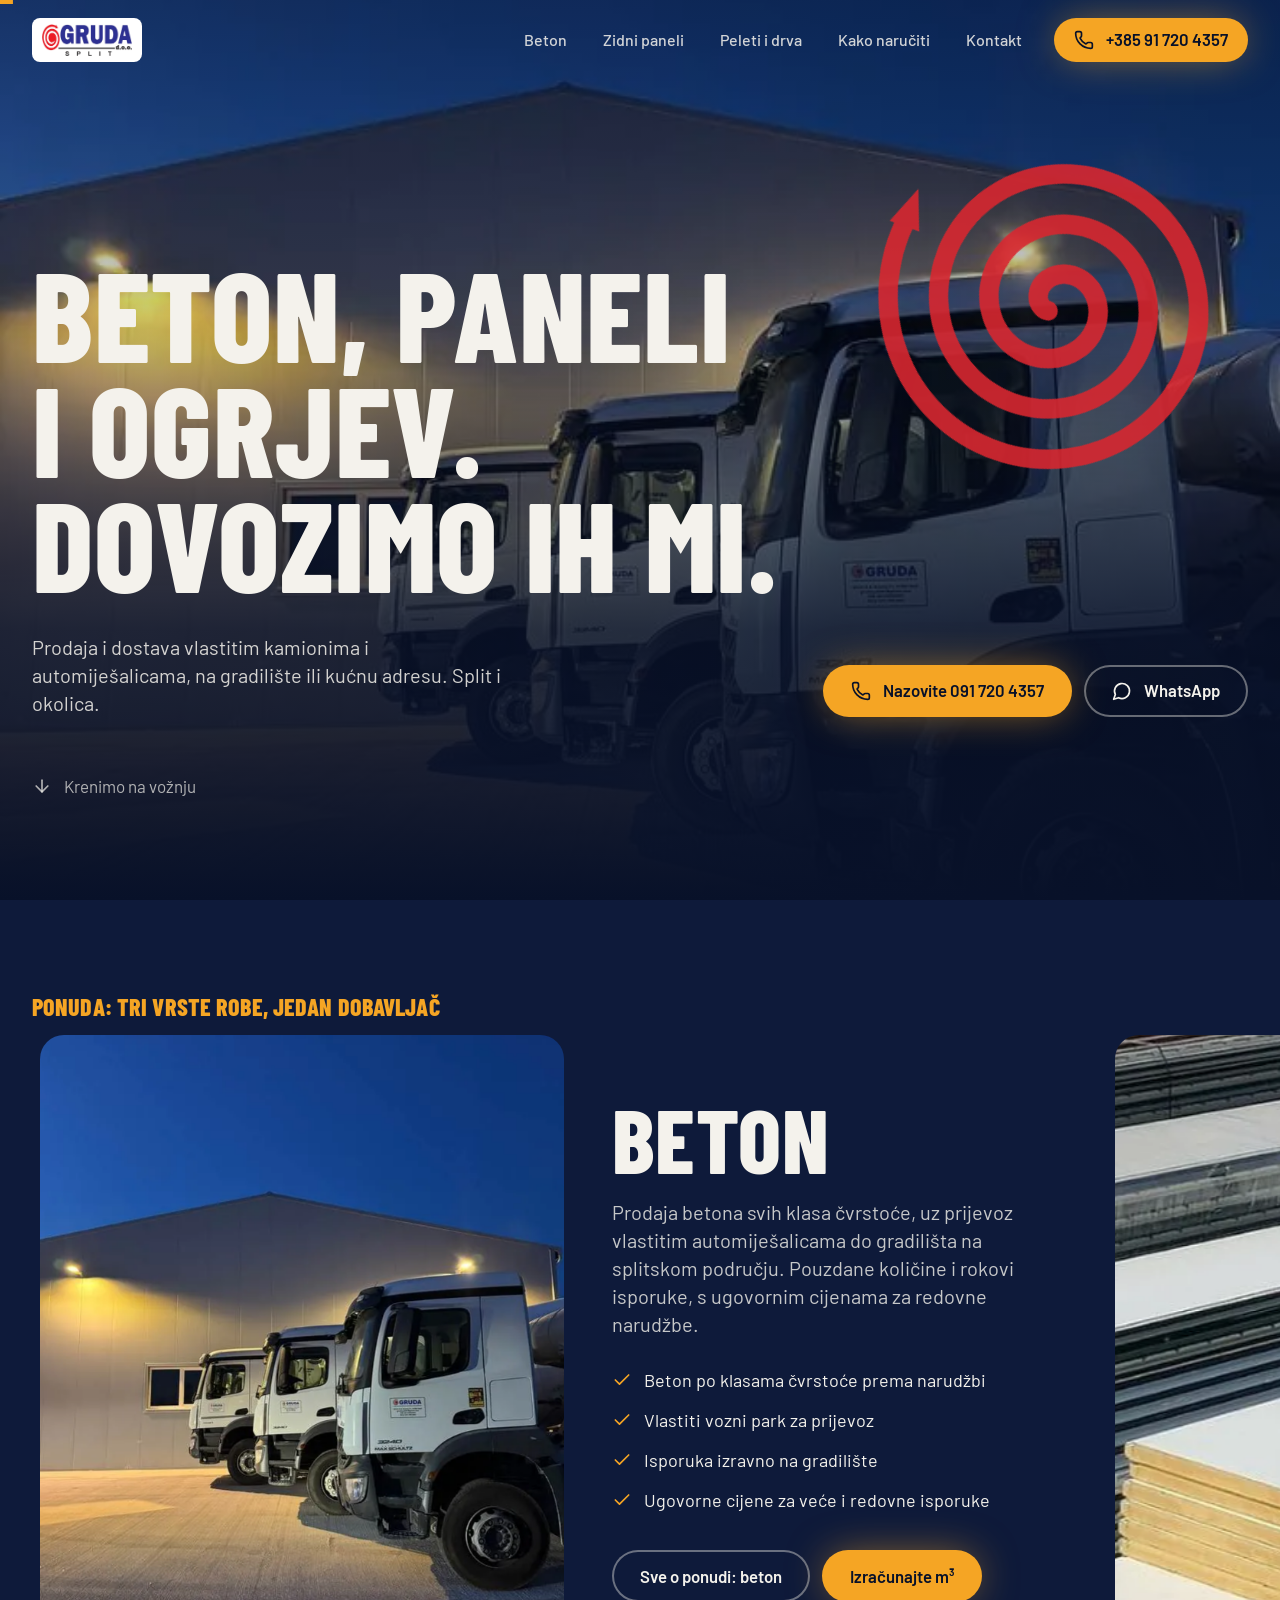
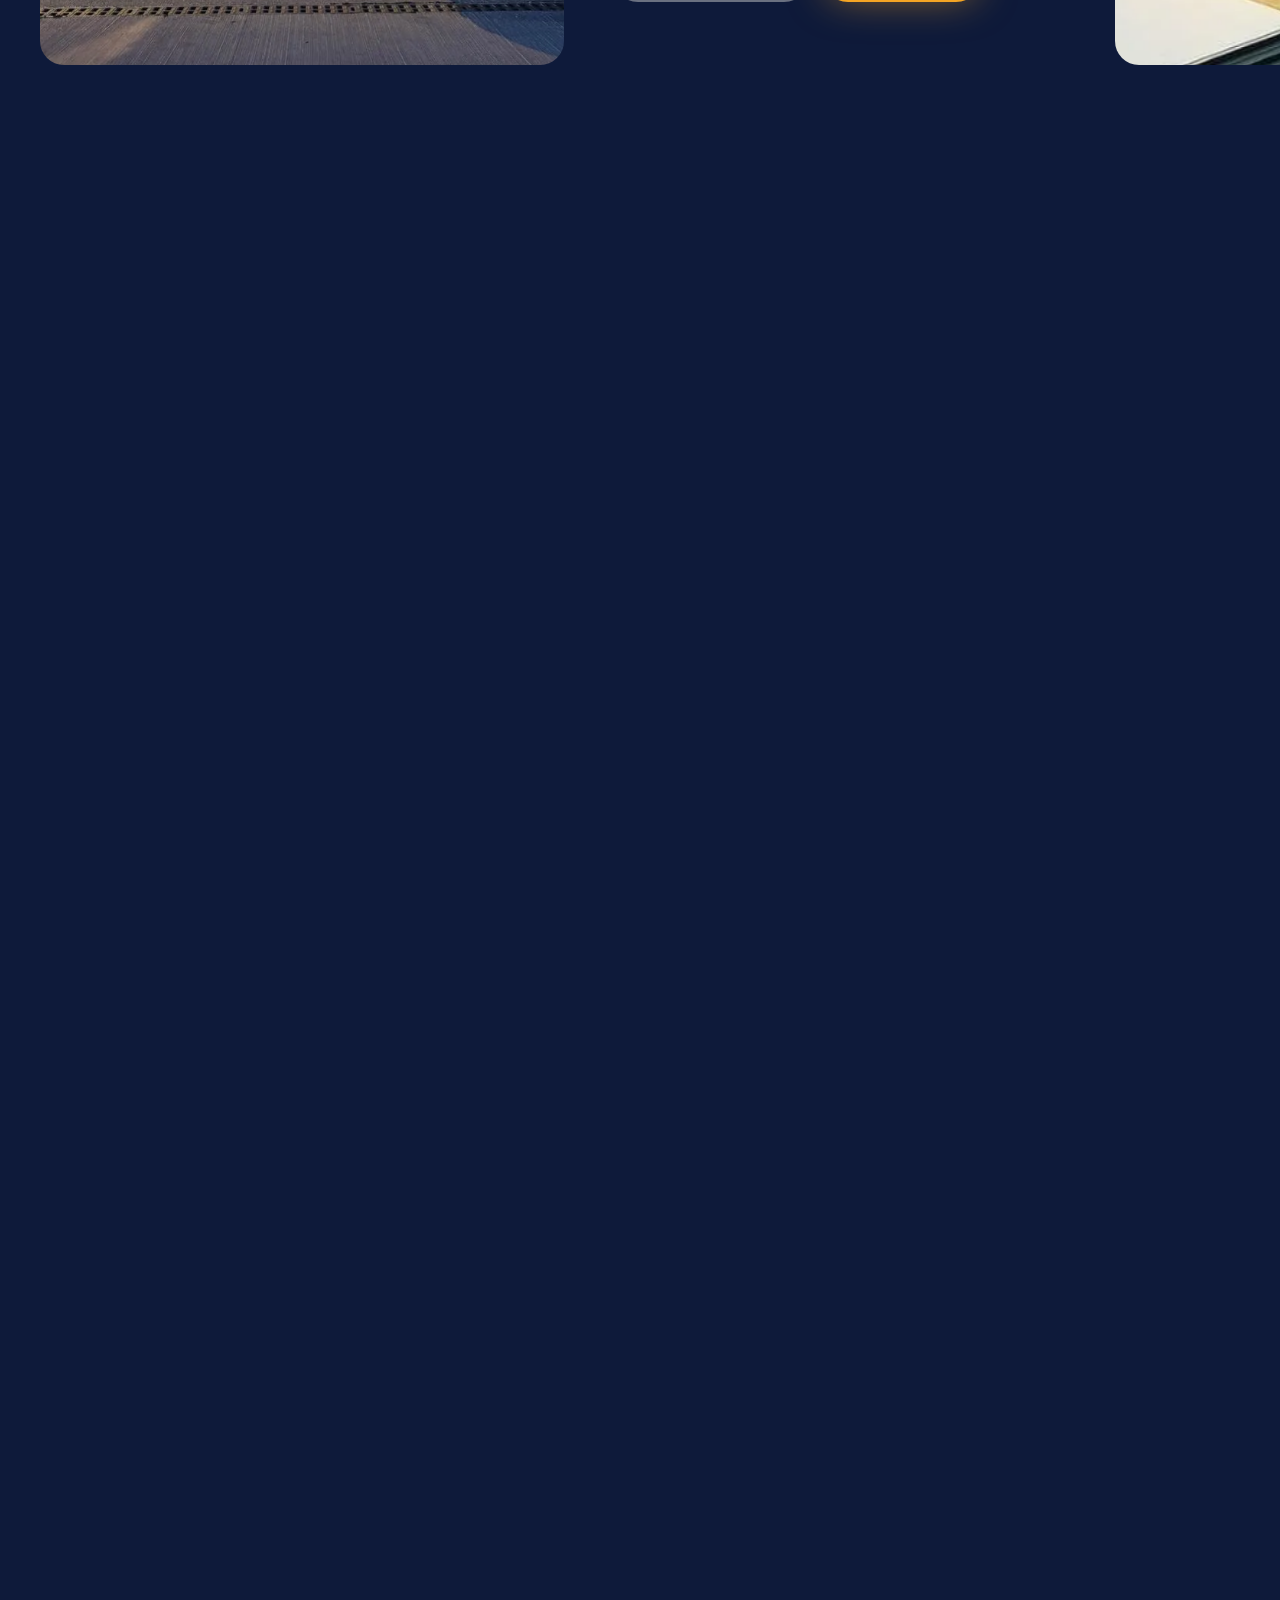
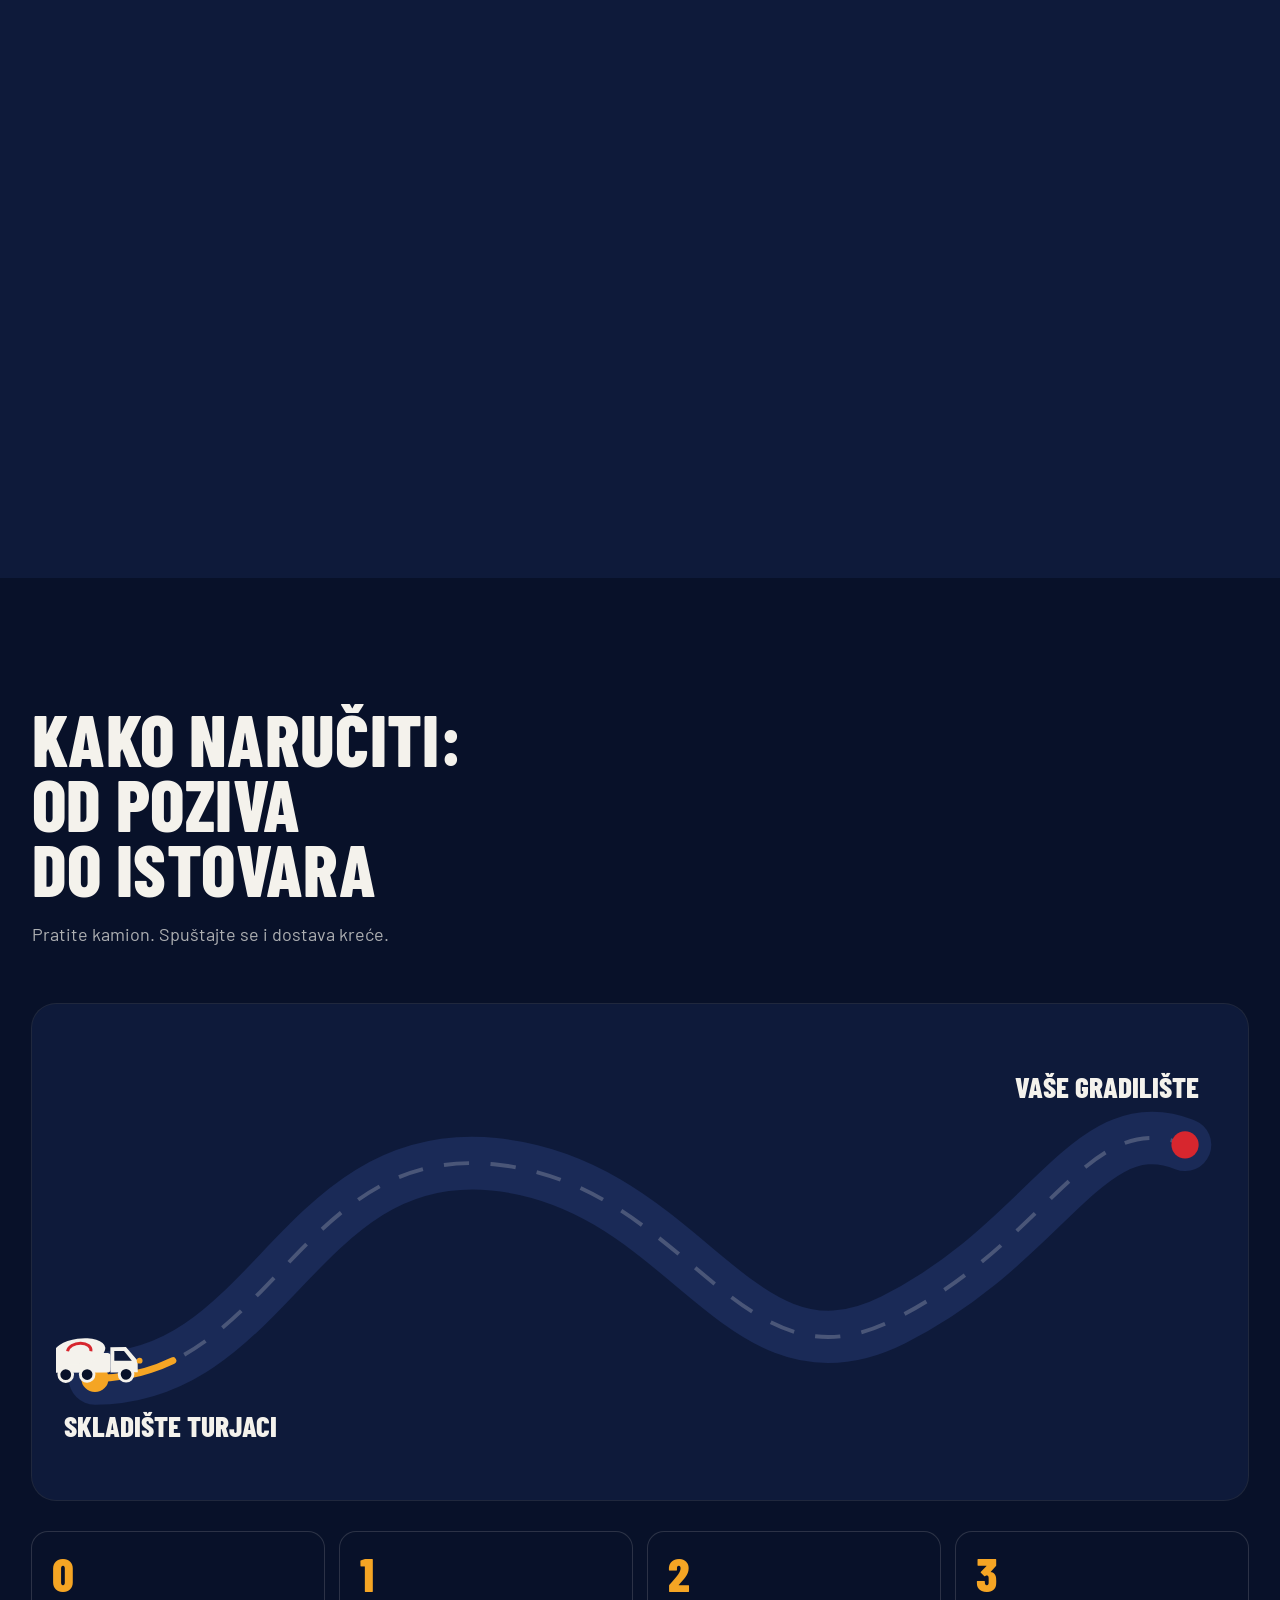
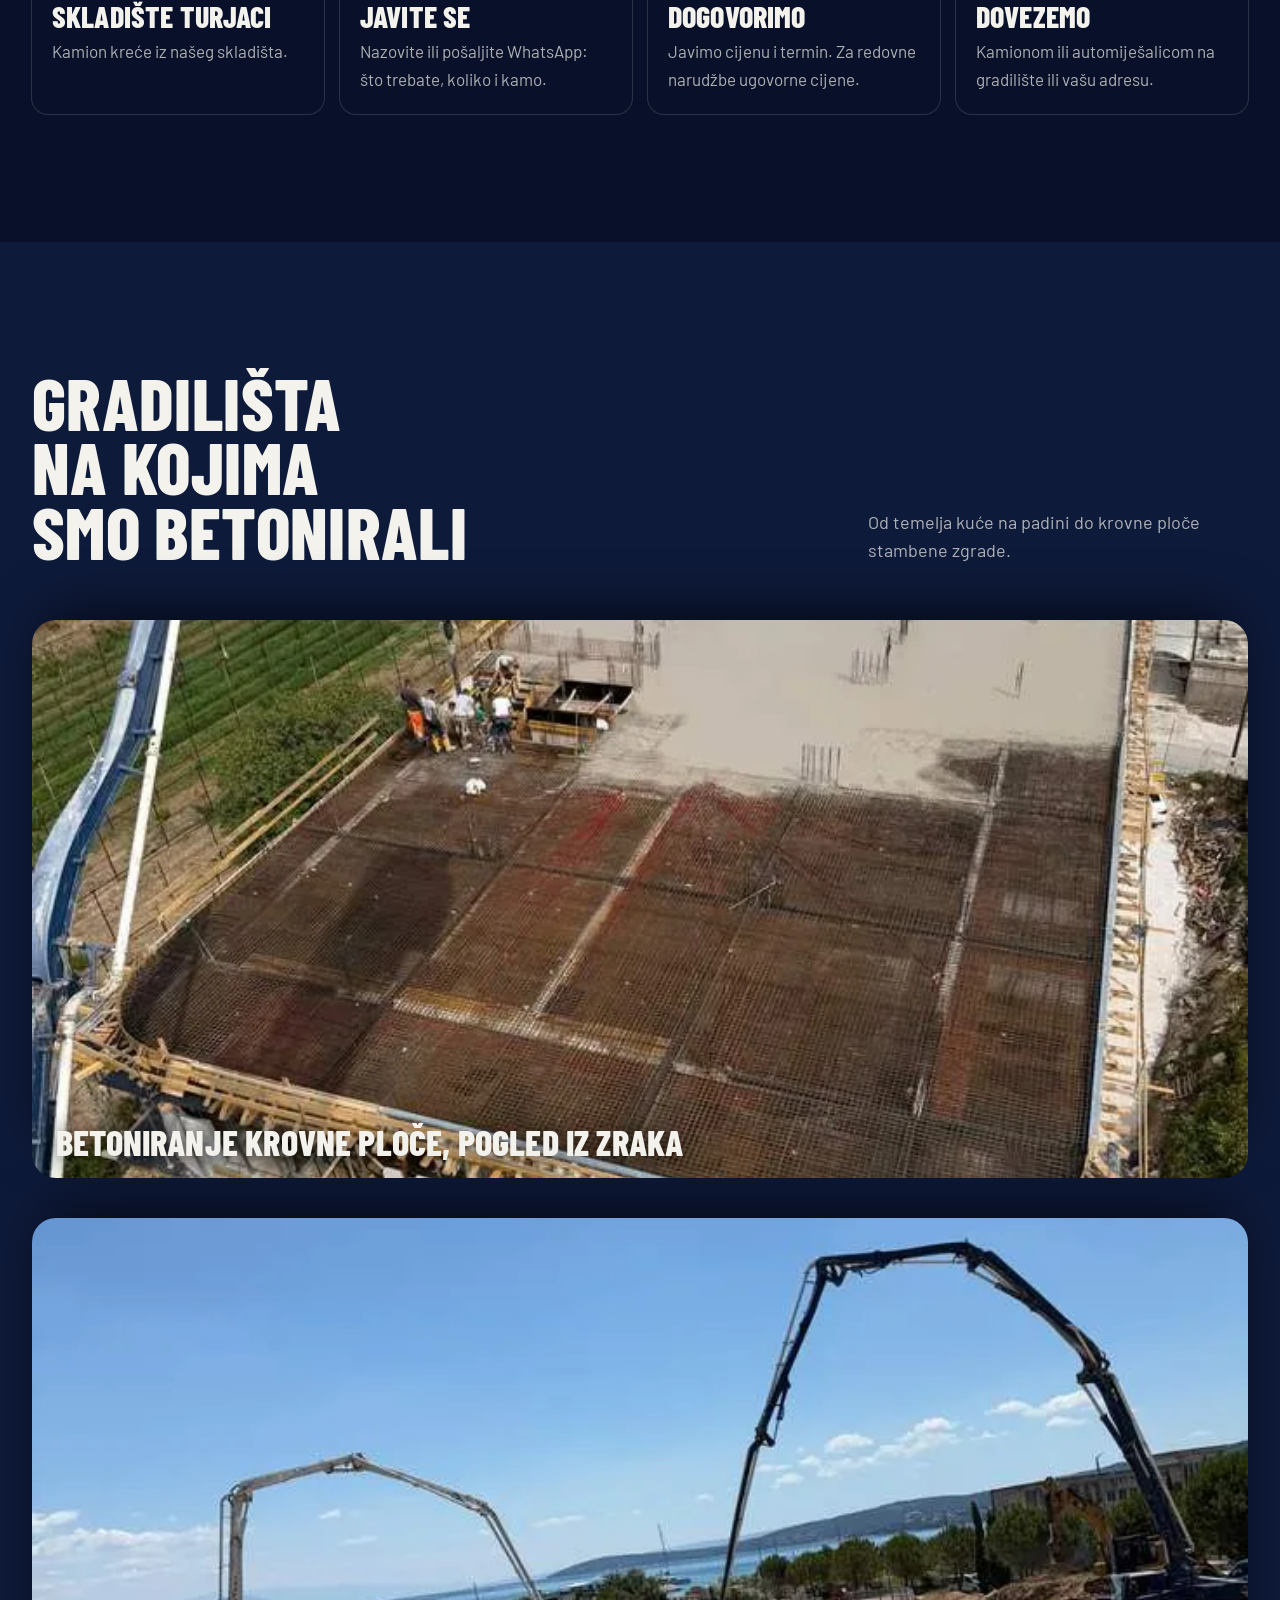
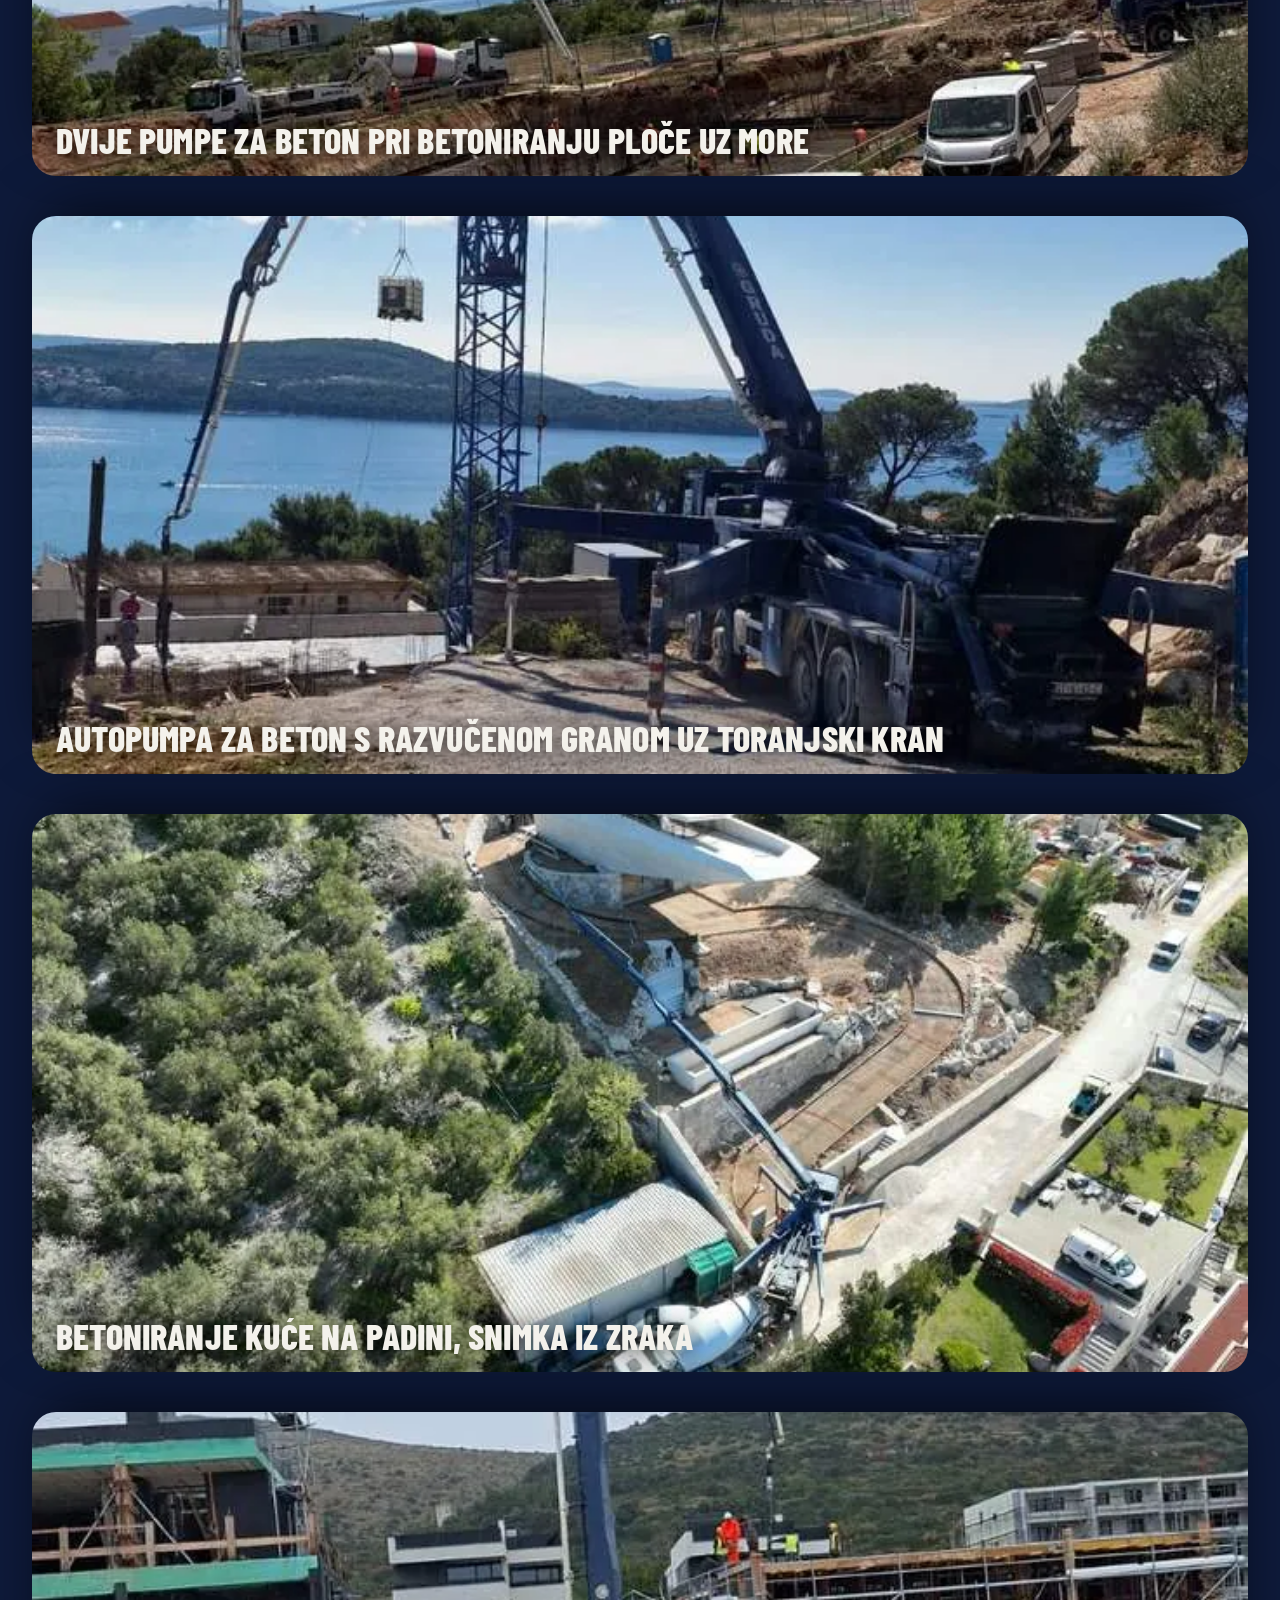
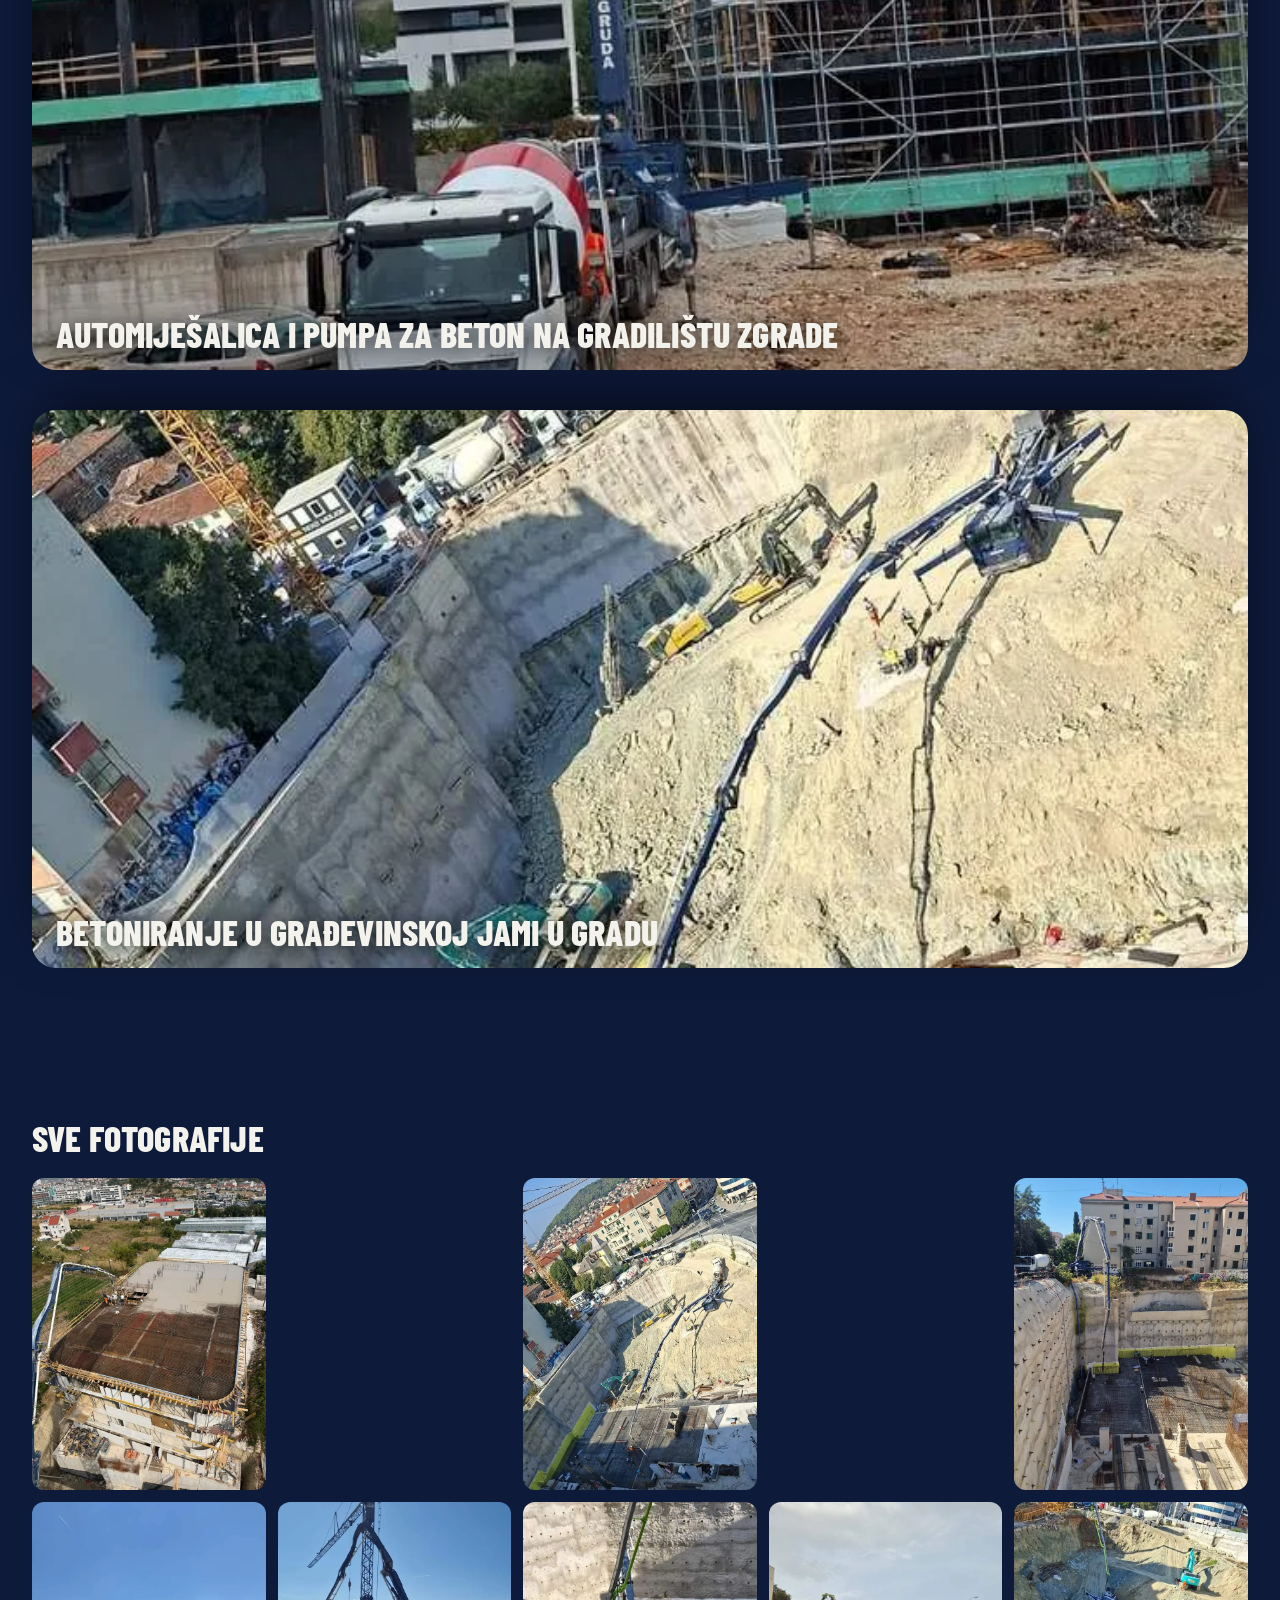
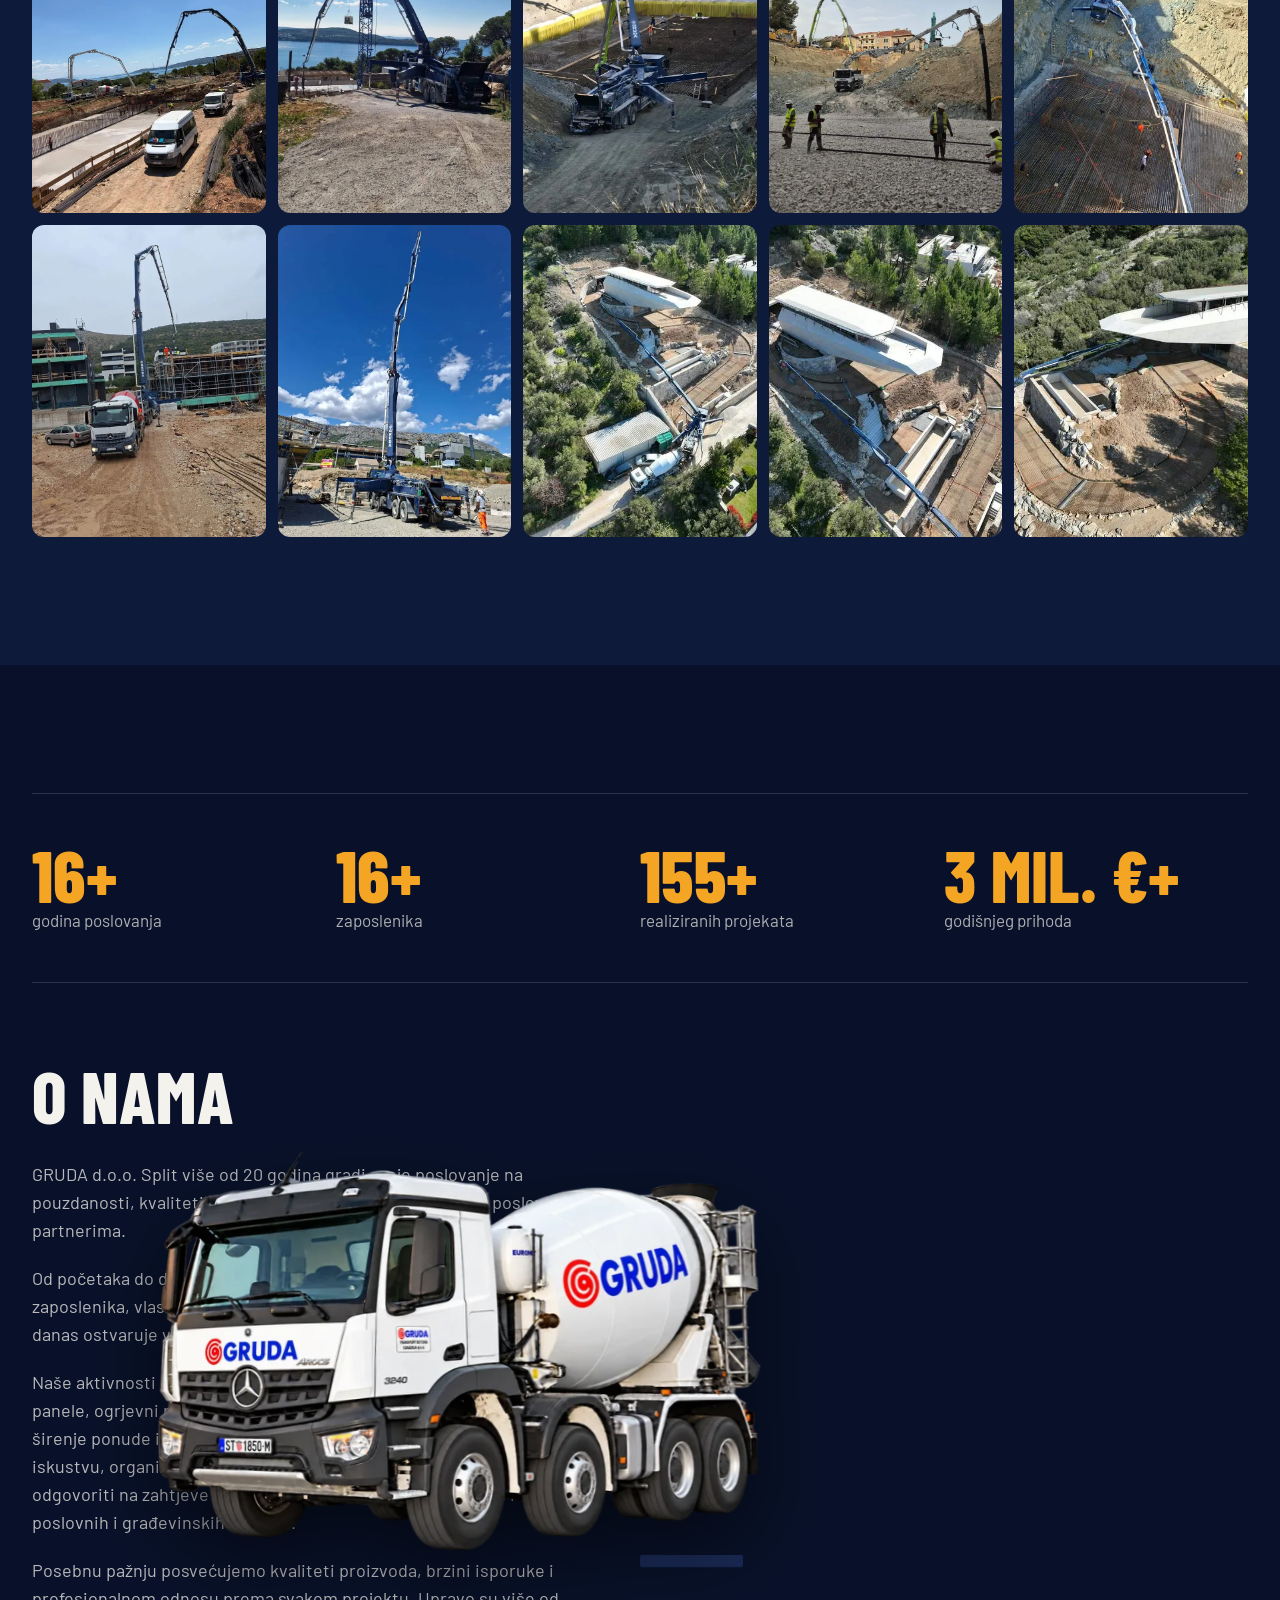
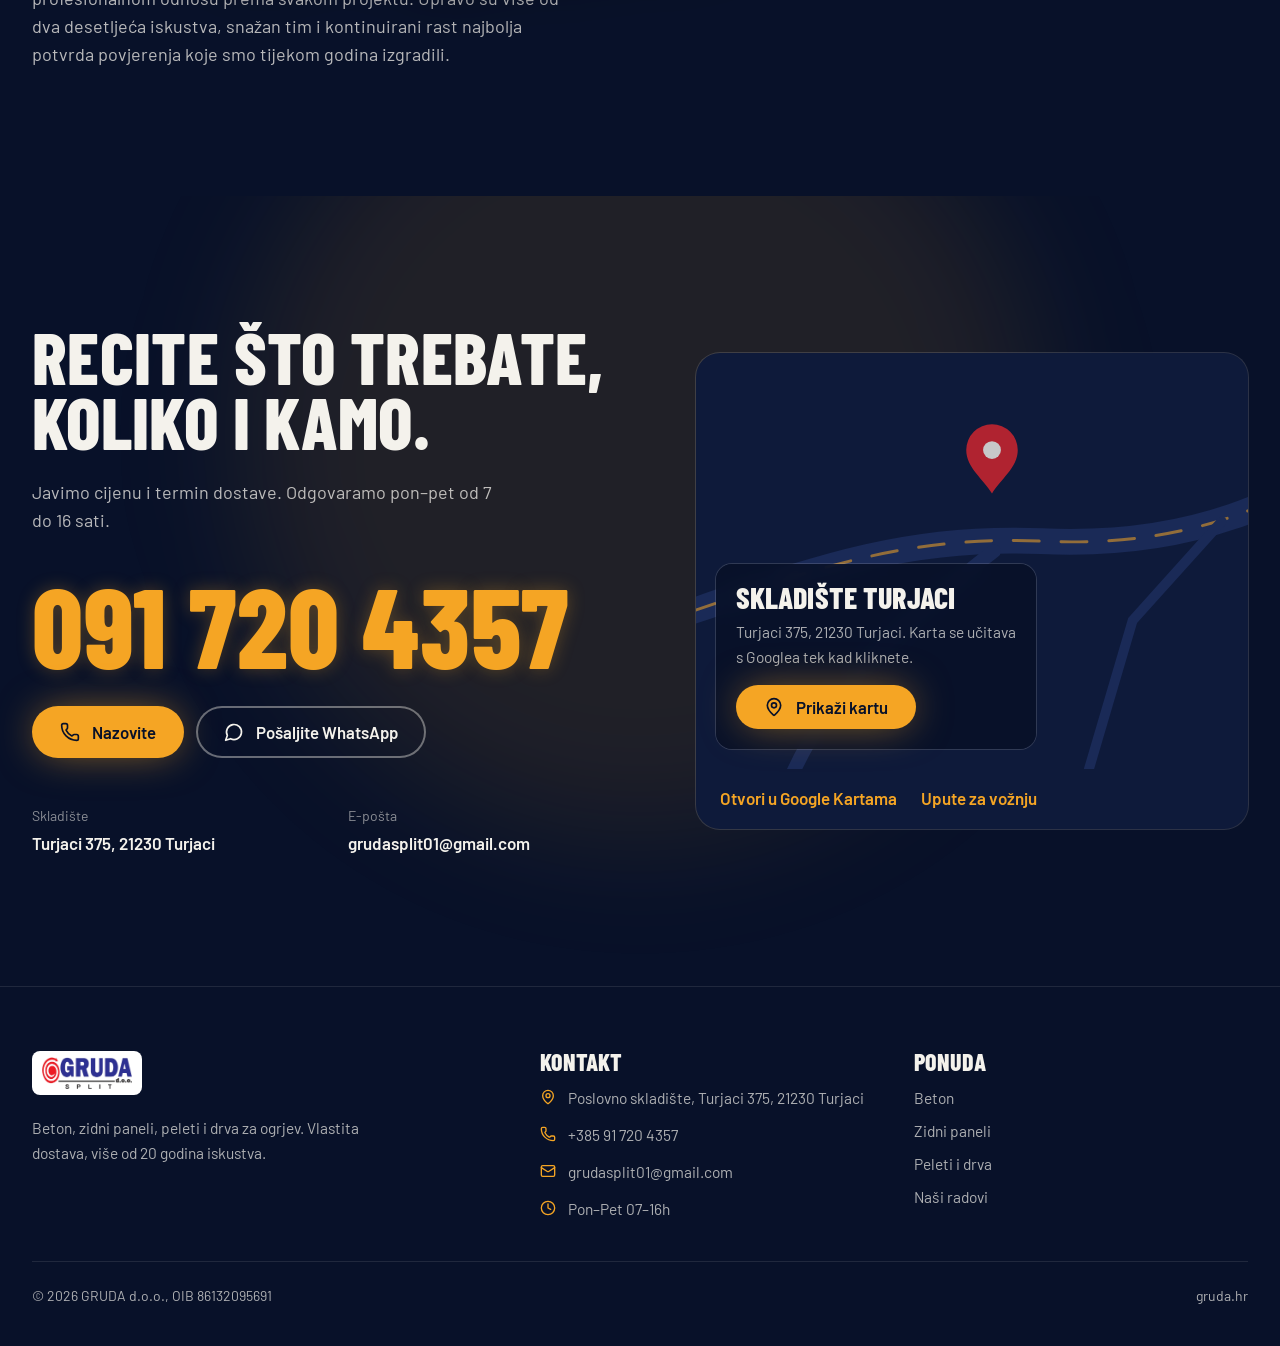
==== commit d64c1fc0: "Kalkulator betona (m³) na stranici Beton Elementi (ploča, trakasti temelj, zid, količina) se zbrajaj" ====
--- a/index.html
+++ b/index.html
@@ -19,7 +19,7 @@
 <meta property="og:image" content="https://gruda.hr/og-image.jpg">
 <meta name="twitter:card" content="summary_large_image">
 <link rel="preload" href="/fonts/barlow-condensed-800-latin.woff2" as="font" type="font/woff2" crossorigin>
-<link rel="stylesheet" href="/css/app.css?v=61e8c6bc">
+<link rel="stylesheet" href="/css/app.css?v=d895c479">
 <script>if(!matchMedia('(prefers-reduced-motion: reduce)').matches){document.documentElement.classList.add('anim');setTimeout(function(){if(!window.gsap)document.documentElement.classList.remove('anim')},4000)}</script>
 <script src="/js/gsap.min.js" defer></script>
 <script src="/js/ScrollTrigger.min.js" defer></script>
@@ -59,21 +59,21 @@
 <h3 class="text-[clamp(3.6rem,7vw,6.5rem)]">Beton</h3>
 <p class="mt-5 max-w-[42ch] text-xl text-kamion/80">Prodaja betona svih klasa čvrstoće, uz prijevoz vlastitim automiješalicama do gradilišta na splitskom području. Pouzdane količine i rokovi isporuke, s ugovornim cijenama za redovne narudžbe.</p>
 <ul class="mt-7 grid gap-3 text-lg"><li class="flex items-center gap-3"><svg class="size-5 text-reflektor" viewBox="0 0 24 24" fill="none" stroke="currentColor" stroke-width="2" stroke-linecap="round" stroke-linejoin="round" aria-hidden="true" focusable="false"><path d="M20 6 9 17l-5-5"/></svg>Beton po klasama čvrstoće prema narudžbi</li><li class="flex items-center gap-3"><svg class="size-5 text-reflektor" viewBox="0 0 24 24" fill="none" stroke="currentColor" stroke-width="2" stroke-linecap="round" stroke-linejoin="round" aria-hidden="true" focusable="false"><path d="M20 6 9 17l-5-5"/></svg>Vlastiti vozni park za prijevoz</li><li class="flex items-center gap-3"><svg class="size-5 text-reflektor" viewBox="0 0 24 24" fill="none" stroke="currentColor" stroke-width="2" stroke-linecap="round" stroke-linejoin="round" aria-hidden="true" focusable="false"><path d="M20 6 9 17l-5-5"/></svg>Isporuka izravno na gradilište</li><li class="flex items-center gap-3"><svg class="size-5 text-reflektor" viewBox="0 0 24 24" fill="none" stroke="currentColor" stroke-width="2" stroke-linecap="round" stroke-linejoin="round" aria-hidden="true" focusable="false"><path d="M20 6 9 17l-5-5"/></svg>Ugovorne cijene za veće i redovne isporuke</li></ul>
-<a href="/beton/" class="gumb gumb-obrub mt-9">Sve o ponudi: beton</a>
+<div class="mt-9 flex flex-wrap gap-3"><a href="/beton/" class="gumb gumb-obrub">Sve o ponudi: beton</a><a href="/beton/#kalkulator" class="gumb gumb-svjetlo">Izračunajte m³</a></div>
 </div></article><article class="grid min-h-[100svh] w-screen shrink-0 items-center gap-10 px-5 py-24 sm:px-8 lg:w-[min(84vw,78rem)] lg:grid-cols-[1.15fr_1fr] lg:gap-12 lg:px-6">
 <div class="relative h-[50svh] overflow-hidden rounded-3xl lg:h-[70svh]"><picture><source type="image/webp" srcset="/img/paneli-1.webp"><img src="/img/paneli-1.jpg" alt="Zidni paneli za brzu gradnju" width="760" height="569" class="size-full object-cover" loading="lazy" decoding="async" data-ploca-foto></picture></div>
 <div data-ploca-tekst>
 <h3 class="text-[clamp(3.6rem,7vw,6.5rem)]">Zidni paneli</h3>
 <p class="mt-5 max-w-[42ch] text-xl text-kamion/80">Zidni paneli za brzu i urednu gradnju obiteljskih kuća, gospodarskih objekata i pregradnih zidova. Jednostavnija montaža znači kraće rokove izgradnje uz dobra toplinska svojstva.</p>
 <ul class="mt-7 grid gap-3 text-lg"><li class="flex items-center gap-3"><svg class="size-5 text-reflektor" viewBox="0 0 24 24" fill="none" stroke="currentColor" stroke-width="2" stroke-linecap="round" stroke-linejoin="round" aria-hidden="true" focusable="false"><path d="M20 6 9 17l-5-5"/></svg>Razne debljine i dimenzije panela</li><li class="flex items-center gap-3"><svg class="size-5 text-reflektor" viewBox="0 0 24 24" fill="none" stroke="currentColor" stroke-width="2" stroke-linecap="round" stroke-linejoin="round" aria-hidden="true" focusable="false"><path d="M20 6 9 17l-5-5"/></svg>Dobra toplinska izolacija</li><li class="flex items-center gap-3"><svg class="size-5 text-reflektor" viewBox="0 0 24 24" fill="none" stroke="currentColor" stroke-width="2" stroke-linecap="round" stroke-linejoin="round" aria-hidden="true" focusable="false"><path d="M20 6 9 17l-5-5"/></svg>Brža montaža od klasične gradnje</li><li class="flex items-center gap-3"><svg class="size-5 text-reflektor" viewBox="0 0 24 24" fill="none" stroke="currentColor" stroke-width="2" stroke-linecap="round" stroke-linejoin="round" aria-hidden="true" focusable="false"><path d="M20 6 9 17l-5-5"/></svg>Savjet pri odabiru panela za vaš projekt</li></ul>
-<a href="/zidni-paneli/" class="gumb gumb-obrub mt-9">Sve o ponudi: zidni paneli</a>
+<div class="mt-9 flex flex-wrap gap-3"><a href="/zidni-paneli/" class="gumb gumb-obrub">Sve o ponudi: zidni paneli</a></div>
 </div></article><article class="grid min-h-[100svh] w-screen shrink-0 items-center gap-10 px-5 py-24 sm:px-8 lg:w-[min(84vw,78rem)] lg:grid-cols-[1.15fr_1fr] lg:gap-12 lg:px-6">
 <div class="relative h-[50svh] overflow-hidden rounded-3xl lg:h-[70svh]"><picture><source type="image/webp" srcset="/img/ogrjev-3.webp"><img src="/img/ogrjev-3.jpg" alt="Peleti i drva za ogrjev" width="720" height="540" class="size-full object-cover" loading="lazy" decoding="async" data-ploca-foto></picture></div>
 <div data-ploca-tekst>
 <h3 class="text-[clamp(3.6rem,7vw,6.5rem)]">Peleti i drva</h3>
 <p class="mt-5 max-w-[42ch] text-xl text-kamion/80">Drveni peleti i cijepano ogrjevno drvo za kućanstva i tvrtke. Kvalitetno gorivo s dostavom na adresu — pripremite se za sezonu grijanja na vrijeme.</p>
 <ul class="mt-7 grid gap-3 text-lg"><li class="flex items-center gap-3"><svg class="size-5 text-reflektor" viewBox="0 0 24 24" fill="none" stroke="currentColor" stroke-width="2" stroke-linecap="round" stroke-linejoin="round" aria-hidden="true" focusable="false"><path d="M20 6 9 17l-5-5"/></svg>Peleti u vrećama i na rinfuzu</li><li class="flex items-center gap-3"><svg class="size-5 text-reflektor" viewBox="0 0 24 24" fill="none" stroke="currentColor" stroke-width="2" stroke-linecap="round" stroke-linejoin="round" aria-hidden="true" focusable="false"><path d="M20 6 9 17l-5-5"/></svg>Cijepano bukovo drvo</li><li class="flex items-center gap-3"><svg class="size-5 text-reflektor" viewBox="0 0 24 24" fill="none" stroke="currentColor" stroke-width="2" stroke-linecap="round" stroke-linejoin="round" aria-hidden="true" focusable="false"><path d="M20 6 9 17l-5-5"/></svg>Dostava na adresu</li><li class="flex items-center gap-3"><svg class="size-5 text-reflektor" viewBox="0 0 24 24" fill="none" stroke="currentColor" stroke-width="2" stroke-linecap="round" stroke-linejoin="round" aria-hidden="true" focusable="false"><path d="M20 6 9 17l-5-5"/></svg>Pogodnosti za veće količine</li></ul>
-<a href="/peleti-i-drva/" class="gumb gumb-obrub mt-9">Sve o ponudi: peleti i drva</a>
+<div class="mt-9 flex flex-wrap gap-3"><a href="/peleti-i-drva/" class="gumb gumb-obrub">Sve o ponudi: peleti i drva</a></div>
 </div></article></div>
 </section>
 
--- a/css/app.css
+++ b/css/app.css
@@ -1,2 +1,2 @@
 /*! tailwindcss v4.3.3 | MIT License | https://tailwindcss.com */
-@layer properties{@supports (((-webkit-hyphens:none)) and (not (margin-trim:inline))) or ((-moz-orient:inline) and (not (color:rgb(from red r g b)))){*,:before,:after,::backdrop{--tw-translate-x:0;--tw-translate-y:0;--tw-translate-z:0;--tw-scale-x:1;--tw-scale-y:1;--tw-scale-z:1;--tw-rotate-x:initial;--tw-rotate-y:initial;--tw-rotate-z:initial;--tw-skew-x:initial;--tw-skew-y:initial;--tw-space-y-reverse:0;--tw-border-style:solid;--tw-gradient-position:initial;--tw-gradient-from:#0000;--tw-gradient-via:#0000;--tw-gradient-to:#0000;--tw-gradient-stops:initial;--tw-gradient-via-stops:initial;--tw-gradient-from-position:0%;--tw-gradient-via-position:50%;--tw-gradient-to-position:100%;--tw-font-weight:initial;--tw-ordinal:initial;--tw-slashed-zero:initial;--tw-numeric-figure:initial;--tw-numeric-spacing:initial;--tw-numeric-fraction:initial;--tw-shadow:0 0 #0000;--tw-shadow-color:initial;--tw-shadow-alpha:100%;--tw-inset-shadow:0 0 #0000;--tw-inset-shadow-color:initial;--tw-inset-shadow-alpha:100%;--tw-ring-color:initial;--tw-ring-shadow:0 0 #0000;--tw-inset-ring-color:initial;--tw-inset-ring-shadow:0 0 #0000;--tw-ring-inset:initial;--tw-ring-offset-width:0px;--tw-ring-offset-color:#fff;--tw-ring-offset-shadow:0 0 #0000;--tw-blur:initial;--tw-brightness:initial;--tw-contrast:initial;--tw-grayscale:initial;--tw-hue-rotate:initial;--tw-invert:initial;--tw-opacity:initial;--tw-saturate:initial;--tw-sepia:initial;--tw-drop-shadow:initial;--tw-drop-shadow-color:initial;--tw-drop-shadow-alpha:100%;--tw-drop-shadow-size:initial;--tw-backdrop-blur:initial;--tw-backdrop-brightness:initial;--tw-backdrop-contrast:initial;--tw-backdrop-grayscale:initial;--tw-backdrop-hue-rotate:initial;--tw-backdrop-invert:initial;--tw-backdrop-opacity:initial;--tw-backdrop-saturate:initial;--tw-backdrop-sepia:initial;--tw-duration:initial;--tw-leading:initial;--tw-tracking:initial;--tw-outline-style:solid}}}@layer theme{:root,:host{--font-sans:"Barlow", ui-sans-serif, system-ui, -apple-system, "Segoe UI", sans-serif;--font-mono:ui-monospace, SFMono-Regular, Menlo, Monaco, Consolas, "Liberation Mono", "Courier New", monospace;--color-white:#fff;--spacing:.25rem;--container-xs:20rem;--container-sm:24rem;--container-4xl:56rem;--text-sm:.875rem;--text-sm--line-height:calc(1.25 / .875);--text-base:1rem;--text-base--line-height:calc(1.5 / 1);--text-lg:1.125rem;--text-lg--line-height:calc(1.75 / 1.125);--text-xl:1.25rem;--text-xl--line-height:calc(1.75 / 1.25);--text-2xl:1.5rem;--text-2xl--line-height:calc(2 / 1.5);--text-3xl:1.875rem;--text-3xl--line-height:calc(2.25 / 1.875);--text-4xl:2.25rem;--text-4xl--line-height:calc(2.5 / 2.25);--text-5xl:3rem;--text-5xl--line-height:1;--text-6xl:3.75rem;--text-6xl--line-height:1;--text-7xl:4.5rem;--text-7xl--line-height:1;--font-weight-medium:500;--font-weight-semibold:600;--font-weight-extrabold:800;--leading-relaxed:1.625;--radius-md:.375rem;--radius-lg:.5rem;--radius-xl:.75rem;--radius-2xl:1rem;--radius-3xl:1.5rem;--animate-bounce:bounce 1s infinite;--blur-xl:24px;--blur-3xl:64px;--default-transition-duration:.15s;--default-transition-timing-function:cubic-bezier(.4, 0, .2, 1);--default-font-family:var(--font-sans);--default-mono-font-family:var(--font-mono);--font-cesta:"Barlow Condensed", "Arial Narrow", sans-serif;--color-noc:#0e1a3a;--color-noc-duboka:#081129;--color-noc-svijetla:#1a2a57;--color-reflektor:#f5a524;--color-reflektor-svijetli:#ffd07a;--color-kamion:#f4f2ec;--color-spirala:#d7262e}}@layer base{*,:after,:before,::backdrop{box-sizing:border-box;border:0 solid;margin:0;padding:0}::file-selector-button{box-sizing:border-box;border:0 solid;margin:0;padding:0}html,:host{-webkit-text-size-adjust:100%;tab-size:4;line-height:1.5;font-family:var(--default-font-family,-apple-system, BlinkMacSystemFont, "Segoe UI", Roboto, "Helvetica Neue", "Noto Sans", Arial, sans-serif, "Apple Color Emoji", "Segoe UI Emoji", "Segoe UI Symbol", "Noto Color Emoji");font-feature-settings:var(--default-font-feature-settings,normal);font-variation-settings:var(--default-font-variation-settings,normal);-webkit-tap-highlight-color:transparent}hr{height:0;color:inherit;border-top-width:1px}abbr:where([title]){-webkit-text-decoration:underline dotted;text-decoration:underline dotted}h1,h2,h3,h4,h5,h6{font-size:inherit;font-weight:inherit}a{color:inherit;-webkit-text-decoration:inherit;-webkit-text-decoration:inherit;-webkit-text-decoration:inherit;text-decoration:inherit}b,strong{font-weight:bolder}code,kbd,samp,pre{font-family:var(--default-mono-font-family,ui-monospace, SFMono-Regular, Menlo, Monaco, Consolas, "Liberation Mono", "Courier New", monospace);font-feature-settings:var(--default-mono-font-feature-settings,normal);font-variation-settings:var(--default-mono-font-variation-settings,normal);font-size:1em}small{font-size:80%}sub,sup{vertical-align:baseline;font-size:75%;line-height:0;position:relative}sub{bottom:-.25em}sup{top:-.5em}table{text-indent:0;border-color:inherit;border-collapse:collapse}:-moz-focusring:where(:not(iframe)){outline:auto}progress{vertical-align:baseline}summary{display:list-item}ol,ul,menu{list-style:none}img,svg,video,canvas,audio,iframe,embed,object{vertical-align:middle;display:block}img,video{max-width:100%;height:auto}button,input,select,optgroup,textarea{font:inherit;font-feature-settings:inherit;font-variation-settings:inherit;letter-spacing:inherit;color:inherit;opacity:1;background-color:#0000;border-radius:0}::file-selector-button{font:inherit;font-feature-settings:inherit;font-variation-settings:inherit;letter-spacing:inherit;color:inherit;opacity:1;background-color:#0000;border-radius:0}:where(select:is([multiple],[size])) optgroup{font-weight:bolder}:where(select:is([multiple],[size])) optgroup option{padding-inline-start:20px}::file-selector-button{margin-inline-end:4px}::placeholder{opacity:1}@supports (not ((-webkit-appearance:-apple-pay-button))) or (contain-intrinsic-size:1px){::placeholder{color:currentColor}@supports (color:color-mix(in lab, red, red)){::placeholder{color:color-mix(in oklab, currentcolor 50%, transparent)}}}textarea{resize:vertical}::-webkit-search-decoration{-webkit-appearance:none}::-webkit-date-and-time-value{min-height:1lh;text-align:inherit}::-webkit-datetime-edit{display:inline-flex}::-webkit-datetime-edit-fields-wrapper{padding:0}::-webkit-datetime-edit{padding-block:0}::-webkit-datetime-edit-year-field{padding-block:0}::-webkit-datetime-edit-month-field{padding-block:0}::-webkit-datetime-edit-day-field{padding-block:0}::-webkit-datetime-edit-hour-field{padding-block:0}::-webkit-datetime-edit-minute-field{padding-block:0}::-webkit-datetime-edit-second-field{padding-block:0}::-webkit-datetime-edit-millisecond-field{padding-block:0}::-webkit-datetime-edit-meridiem-field{padding-block:0}::-webkit-calendar-picker-indicator{line-height:1}:-moz-ui-invalid{box-shadow:none}button,input:where([type=button],[type=reset],[type=submit]){appearance:button}::file-selector-button{appearance:button}::-webkit-inner-spin-button{height:auto}::-webkit-outer-spin-button{height:auto}[hidden]:where(:not([hidden=until-found])){display:none!important}html{-webkit-tap-highlight-color:transparent}body{background-color:var(--color-noc);font-family:var(--font-sans);--tw-leading:var(--leading-relaxed);font-size:1.0625rem;line-height:var(--leading-relaxed);color:var(--color-kamion);-webkit-font-smoothing:antialiased;-moz-osx-font-smoothing:grayscale;overflow-x:clip}h1,h2,h3,.cesta{font-family:var(--font-cesta);--tw-leading:.9;--tw-font-weight:var(--font-weight-extrabold);line-height:.9;font-weight:var(--font-weight-extrabold);--tw-tracking:.005em;letter-spacing:.005em;text-transform:uppercase;text-wrap:balance}:where(a,button,summary,[tabindex]):focus-visible{outline-style:var(--tw-outline-style);outline-offset:2px;outline-width:3px;outline-color:var(--color-reflektor)}::selection{background-color:var(--color-reflektor);color:var(--color-noc-duboka)}}@layer components{.gumb{min-height:calc(var(--spacing) * 13);justify-content:center;align-items:center;gap:calc(var(--spacing) * 3);padding-inline:calc(var(--spacing) * 7);--tw-font-weight:var(--font-weight-semibold);font-size:1.05rem;font-weight:var(--font-weight-semibold);transition-property:color,background-color,border-color,outline-color,text-decoration-color,fill,stroke,--tw-gradient-from,--tw-gradient-via,--tw-gradient-to,opacity,box-shadow,transform,translate,scale,rotate,filter,-webkit-backdrop-filter,backdrop-filter,display,content-visibility,overlay,pointer-events;transition-timing-function:var(--tw-ease,var(--default-transition-timing-function));transition-duration:var(--tw-duration,var(--default-transition-duration));--tw-duration:.3s;border-radius:3.40282e38px;transition-duration:.3s;display:inline-flex}.gumb svg{width:calc(var(--spacing) * 5);height:calc(var(--spacing) * 5);flex-shrink:0}.gumb-svjetlo{background-color:var(--color-reflektor);color:var(--color-noc-duboka);--tw-shadow:0 0 40px -6px var(--tw-shadow-color,currentcolor);box-shadow:var(--tw-inset-shadow), var(--tw-inset-ring-shadow), var(--tw-ring-offset-shadow), var(--tw-ring-shadow), var(--tw-shadow);--tw-shadow-color:#f5a52499}@supports (color:color-mix(in lab, red, red)){.gumb-svjetlo{--tw-shadow-color:color-mix(in oklab, color-mix(in oklab, var(--color-reflektor) 60%, transparent) var(--tw-shadow-alpha), transparent)}}@media (hover:hover){.gumb-svjetlo:hover{background-color:var(--color-reflektor-svijetli);--tw-shadow-color:#f5a524}@supports (color:color-mix(in lab, red, red)){.gumb-svjetlo:hover{--tw-shadow-color:color-mix(in oklab, var(--color-reflektor) var(--tw-shadow-alpha), transparent)}}}.gumb-obrub{color:var(--color-kamion);--tw-ring-shadow:var(--tw-ring-inset,) 0 0 0 calc(2px + var(--tw-ring-offset-width)) var(--tw-ring-color,currentcolor);box-shadow:var(--tw-inset-shadow), var(--tw-inset-ring-shadow), var(--tw-ring-offset-shadow), var(--tw-ring-shadow), var(--tw-shadow);--tw-ring-color:#f4f2ec66}@supports (color:color-mix(in lab, red, red)){.gumb-obrub{--tw-ring-color:color-mix(in oklab, var(--color-kamion) 40%, transparent)}}.gumb-obrub{--tw-ring-inset:inset}@media (hover:hover){.gumb-obrub:hover{background-color:var(--color-kamion);color:var(--color-noc-duboka)}}.faq summary::-webkit-details-marker{display:none}.faq details[open] .faq-znak{transform:rotate(45deg)}.cesta-crta{stroke-dasharray:26 22}}@layer utilities{.pointer-events-none{pointer-events:none}.sr-only{clip-path:inset(50%);white-space:nowrap;border-width:0;width:1px;height:1px;margin:-1px;padding:0;position:absolute;overflow:hidden}.absolute{position:absolute}.fixed{position:fixed}.relative{position:relative}.sticky{position:sticky}.inset-0{inset:0}.inset-x-0{inset-inline:0}.start-1\/2{inset-inline-start:50%}.start-5{inset-inline-start:calc(var(--spacing) * 5)}.start-6{inset-inline-start:calc(var(--spacing) * 6)}.-end-10{inset-inline-end:calc(var(--spacing) * -10)}.end-4{inset-inline-end:calc(var(--spacing) * 4)}.end-5{inset-inline-end:calc(var(--spacing) * 5)}.end-\[-4rem\]{inset-inline-end:-4rem}.-top-40{top:calc(var(--spacing) * -40)}.top-0{top:0}.top-4{top:calc(var(--spacing) * 4)}.top-6{top:calc(var(--spacing) * 6)}.top-10{top:calc(var(--spacing) * 10)}.top-24{top:calc(var(--spacing) * 24)}.top-full{top:100%}.bottom-0{bottom:0}.bottom-4{bottom:calc(var(--spacing) * 4)}.bottom-5{bottom:calc(var(--spacing) * 5)}.isolate{isolation:isolate}.-z-10{z-index:calc(10 * -1)}.-z-20{z-index:calc(20 * -1)}.z-10{z-index:10}.z-40{z-index:40}.z-50{z-index:50}.z-\[60\]{z-index:60}.z-\[100\]{z-index:100}.m-0{margin:0}.m-5{margin:calc(var(--spacing) * 5)}.mx-2{margin-inline:calc(var(--spacing) * 2)}.mx-auto{margin-inline:auto}.me-auto{margin-inline-end:auto}.mt-1{margin-top:var(--spacing)}.mt-2{margin-top:calc(var(--spacing) * 2)}.mt-4{margin-top:calc(var(--spacing) * 4)}.mt-5{margin-top:calc(var(--spacing) * 5)}.mt-6{margin-top:calc(var(--spacing) * 6)}.mt-7{margin-top:calc(var(--spacing) * 7)}.mt-8{margin-top:calc(var(--spacing) * 8)}.mt-9{margin-top:calc(var(--spacing) * 9)}.mt-10{margin-top:calc(var(--spacing) * 10)}.mt-12{margin-top:calc(var(--spacing) * 12)}.mt-14{margin-top:calc(var(--spacing) * 14)}.mt-16{margin-top:calc(var(--spacing) * 16)}.mt-20{margin-top:calc(var(--spacing) * 20)}.mb-3{margin-bottom:calc(var(--spacing) * 3)}.mb-10{margin-bottom:calc(var(--spacing) * 10)}.mb-12{margin-bottom:calc(var(--spacing) * 12)}.mb-14{margin-bottom:calc(var(--spacing) * 14)}.block{display:block}.flex{display:flex}.grid{display:grid}.hidden{display:none}.inline-flex{display:inline-flex}.aspect-\[3\/4\]{aspect-ratio:3/4}.size-4{width:calc(var(--spacing) * 4);height:calc(var(--spacing) * 4)}.size-5{width:calc(var(--spacing) * 5);height:calc(var(--spacing) * 5)}.size-6{width:calc(var(--spacing) * 6);height:calc(var(--spacing) * 6)}.size-10{width:calc(var(--spacing) * 10);height:calc(var(--spacing) * 10)}.size-12{width:calc(var(--spacing) * 12);height:calc(var(--spacing) * 12)}.size-48{width:calc(var(--spacing) * 48);height:calc(var(--spacing) * 48)}.size-56{width:calc(var(--spacing) * 56);height:calc(var(--spacing) * 56)}.size-72{width:calc(var(--spacing) * 72);height:calc(var(--spacing) * 72)}.size-\[50rem\]{width:50rem;height:50rem}.size-full{width:100%;height:100%}.h-1{height:var(--spacing)}.h-3{height:calc(var(--spacing) * 3)}.h-8{height:calc(var(--spacing) * 8)}.h-20{height:calc(var(--spacing) * 20)}.h-\[50svh\]{height:50svh}.h-\[62svh\]{height:62svh}.h-auto{height:auto}.max-h-\[calc\(100dvh-11rem\)\]{max-height:calc(100dvh - 11rem)}.max-h-\[calc\(100svh-5rem\)\]{max-height:calc(100svh - 5rem)}.min-h-11{min-height:calc(var(--spacing) * 11)}.min-h-\[22rem\]{min-height:22rem}.min-h-\[26rem\]{min-height:26rem}.min-h-\[92svh\]{min-height:92svh}.min-h-\[100svh\]{min-height:100svh}.w-auto{width:auto}.w-full{width:100%}.w-screen{width:100vw}.max-w-4xl{max-width:var(--container-4xl)}.max-w-\[12ch\]{max-width:12ch}.max-w-\[13ch\]{max-width:13ch}.max-w-\[14ch\]{max-width:14ch}.max-w-\[16ch\]{max-width:16ch}.max-w-\[38ch\]{max-width:38ch}.max-w-\[40ch\]{max-width:40ch}.max-w-\[42ch\]{max-width:42ch}.max-w-\[44ch\]{max-width:44ch}.max-w-\[46ch\]{max-width:46ch}.max-w-\[48ch\]{max-width:48ch}.max-w-\[50ch\]{max-width:50ch}.max-w-\[52ch\]{max-width:52ch}.max-w-\[60ch\]{max-width:60ch}.max-w-\[80\%\]{max-width:80%}.max-w-\[86rem\]{max-width:86rem}.max-w-sm{max-width:var(--container-sm)}.max-w-xs{max-width:var(--container-xs)}.shrink-0{flex-shrink:0}.origin-bottom{transform-origin:bottom}.origin-left{transform-origin:0}.-translate-x-1\/2{--tw-translate-x:calc(calc(1 / 2 * 100%) * -1);translate:var(--tw-translate-x) var(--tw-translate-y)}.scale-x-0{--tw-scale-x:0%;scale:var(--tw-scale-x) var(--tw-scale-y)}.transform{transform:var(--tw-rotate-x,) var(--tw-rotate-y,) var(--tw-rotate-z,) var(--tw-skew-x,) var(--tw-skew-y,)}.animate-bounce{animation:var(--animate-bounce)}.cursor-pointer{cursor:pointer}.list-none{list-style-type:none}.grid-cols-2{grid-template-columns:repeat(2,minmax(0,1fr))}.flex-col{flex-direction:column}.flex-wrap{flex-wrap:wrap}.place-items-center{place-items:center}.place-items-end{place-items:end}.items-center{align-items:center}.items-end{align-items:flex-end}.justify-between{justify-content:space-between}.justify-start{justify-content:flex-start}.justify-items-center{justify-items:center}.gap-2{gap:calc(var(--spacing) * 2)}.gap-3{gap:calc(var(--spacing) * 3)}.gap-4{gap:calc(var(--spacing) * 4)}.gap-5{gap:calc(var(--spacing) * 5)}.gap-6{gap:calc(var(--spacing) * 6)}.gap-8{gap:calc(var(--spacing) * 8)}.gap-10{gap:calc(var(--spacing) * 10)}.gap-14{gap:calc(var(--spacing) * 14)}:where(.space-y-2>:not(:last-child)){--tw-space-y-reverse:0;margin-block-start:calc(calc(var(--spacing) * 2) * var(--tw-space-y-reverse));margin-block-end:calc(calc(var(--spacing) * 2) * calc(1 - var(--tw-space-y-reverse)))}:where(.space-y-3>:not(:last-child)){--tw-space-y-reverse:0;margin-block-start:calc(calc(var(--spacing) * 3) * var(--tw-space-y-reverse));margin-block-end:calc(calc(var(--spacing) * 3) * calc(1 - var(--tw-space-y-reverse)))}.gap-x-6{column-gap:calc(var(--spacing) * 6)}.gap-y-2{row-gap:calc(var(--spacing) * 2)}.gap-y-10{row-gap:calc(var(--spacing) * 10)}.overflow-hidden{overflow:hidden}.overflow-x-clip{overflow-x:clip}.overflow-y-auto{overflow-y:auto}.rounded-2xl{border-radius:var(--radius-2xl)}.rounded-3xl{border-radius:var(--radius-3xl)}.rounded-full{border-radius:3.40282e38px}.rounded-lg{border-radius:var(--radius-lg)}.rounded-md{border-radius:var(--radius-md)}.rounded-xl{border-radius:var(--radius-xl)}.border-0{border-style:var(--tw-border-style);border-width:0}.border-y{border-block-style:var(--tw-border-style);border-block-width:1px}.border-t{border-top-style:var(--tw-border-style);border-top-width:1px}.border-b{border-bottom-style:var(--tw-border-style);border-bottom-width:1px}.border-kamion\/10{border-color:#f4f2ec1a}@supports (color:color-mix(in lab, red, red)){.border-kamion\/10{border-color:color-mix(in oklab, var(--color-kamion) 10%, transparent)}}.border-kamion\/15{border-color:#f4f2ec26}@supports (color:color-mix(in lab, red, red)){.border-kamion\/15{border-color:color-mix(in oklab, var(--color-kamion) 15%, transparent)}}.bg-kamion\/10{background-color:#f4f2ec1a}@supports (color:color-mix(in lab, red, red)){.bg-kamion\/10{background-color:color-mix(in oklab, var(--color-kamion) 10%, transparent)}}.bg-noc{background-color:var(--color-noc)}.bg-noc-duboka{background-color:var(--color-noc-duboka)}.bg-noc-duboka\/60{background-color:#08112999}@supports (color:color-mix(in lab, red, red)){.bg-noc-duboka\/60{background-color:color-mix(in oklab, var(--color-noc-duboka) 60%, transparent)}}.bg-noc-duboka\/90{background-color:#081129e6}@supports (color:color-mix(in lab, red, red)){.bg-noc-duboka\/90{background-color:color-mix(in oklab, var(--color-noc-duboka) 90%, transparent)}}.bg-noc-duboka\/95{background-color:#081129f2}@supports (color:color-mix(in lab, red, red)){.bg-noc-duboka\/95{background-color:color-mix(in oklab, var(--color-noc-duboka) 95%, transparent)}}.bg-noc-duboka\/98{background-color:#081129fa}@supports (color:color-mix(in lab, red, red)){.bg-noc-duboka\/98{background-color:color-mix(in oklab, var(--color-noc-duboka) 98%, transparent)}}.bg-noc-svijetla{background-color:var(--color-noc-svijetla)}.bg-reflektor{background-color:var(--color-reflektor)}.bg-reflektor\/10{background-color:#f5a5241a}@supports (color:color-mix(in lab, red, red)){.bg-reflektor\/10{background-color:color-mix(in oklab, var(--color-reflektor) 10%, transparent)}}.bg-white{background-color:var(--color-white)}.bg-gradient-to-t{--tw-gradient-position:to top in oklab;background-image:linear-gradient(var(--tw-gradient-stops))}.bg-\[linear-gradient\(to_top\,\#081129_0\%\,rgb\(8_17_41\/\.85\)_30\%\,rgb\(8_17_41\/\.2\)_65\%\,rgb\(8_17_41\/\.55\)_100\%\)\]{background-image:linear-gradient(#0811298c 0%,#08112933 35%,#081129d9 70%,#081129 100%)}.bg-\[linear-gradient\(to_top\,\#081129_0\%\,rgb\(8_17_41\/\.88\)_35\%\,rgb\(8_17_41\/\.3\)_70\%\,rgb\(8_17_41\/\.6\)_100\%\)\]{background-image:linear-gradient(#08112999 0%,#0811294d 30%,#081129e0 65%,#081129 100%)}.from-noc-duboka{--tw-gradient-from:var(--color-noc-duboka);--tw-gradient-stops:var(--tw-gradient-via-stops,var(--tw-gradient-position), var(--tw-gradient-from) var(--tw-gradient-from-position), var(--tw-gradient-to) var(--tw-gradient-to-position))}.to-transparent{--tw-gradient-to:transparent;--tw-gradient-stops:var(--tw-gradient-via-stops,var(--tw-gradient-position), var(--tw-gradient-from) var(--tw-gradient-from-position), var(--tw-gradient-to) var(--tw-gradient-to-position))}.object-cover{object-fit:cover}.p-2{padding:calc(var(--spacing) * 2)}.p-3{padding:calc(var(--spacing) * 3)}.p-5{padding:calc(var(--spacing) * 5)}.p-6{padding:calc(var(--spacing) * 6)}.p-7{padding:calc(var(--spacing) * 7)}.px-2{padding-inline:calc(var(--spacing) * 2)}.px-2\.5{padding-inline:calc(var(--spacing) * 2.5)}.px-3{padding-inline:calc(var(--spacing) * 3)}.px-4{padding-inline:calc(var(--spacing) * 4)}.px-5{padding-inline:calc(var(--spacing) * 5)}.px-6{padding-inline:calc(var(--spacing) * 6)}.py-1\.5{padding-block:calc(var(--spacing) * 1.5)}.py-2{padding-block:calc(var(--spacing) * 2)}.py-4{padding-block:calc(var(--spacing) * 4)}.py-12{padding-block:calc(var(--spacing) * 12)}.py-16{padding-block:calc(var(--spacing) * 16)}.py-24{padding-block:calc(var(--spacing) * 24)}.py-32{padding-block:calc(var(--spacing) * 32)}.pt-2{padding-top:calc(var(--spacing) * 2)}.pt-6{padding-top:calc(var(--spacing) * 6)}.pt-16{padding-top:calc(var(--spacing) * 16)}.pt-24{padding-top:calc(var(--spacing) * 24)}.pt-36{padding-top:calc(var(--spacing) * 36)}.pb-6{padding-bottom:calc(var(--spacing) * 6)}.pb-10{padding-bottom:calc(var(--spacing) * 10)}.pb-16{padding-bottom:calc(var(--spacing) * 16)}.pb-28{padding-bottom:calc(var(--spacing) * 28)}.pb-\[10vh\]{padding-bottom:10vh}.pb-\[calc\(\.75rem\+env\(safe-area-inset-bottom\)\)\]{padding-bottom:calc(.75rem + env(safe-area-inset-bottom))}.text-center{text-align:center}.text-start{text-align:start}.text-2xl{font-size:var(--text-2xl);line-height:var(--tw-leading,var(--text-2xl--line-height))}.text-3xl{font-size:var(--text-3xl);line-height:var(--tw-leading,var(--text-3xl--line-height))}.text-4xl{font-size:var(--text-4xl);line-height:var(--tw-leading,var(--text-4xl--line-height))}.text-5xl{font-size:var(--text-5xl);line-height:var(--tw-leading,var(--text-5xl--line-height))}.text-6xl{font-size:var(--text-6xl);line-height:var(--tw-leading,var(--text-6xl--line-height))}.text-7xl{font-size:var(--text-7xl);line-height:var(--tw-leading,var(--text-7xl--line-height))}.text-lg{font-size:var(--text-lg);line-height:var(--tw-leading,var(--text-lg--line-height))}.text-sm{font-size:var(--text-sm);line-height:var(--tw-leading,var(--text-sm--line-height))}.text-xl{font-size:var(--text-xl);line-height:var(--tw-leading,var(--text-xl--line-height))}.text-\[\.97rem\]{font-size:.97rem}.text-\[clamp\(3\.2rem\,13vw\,7rem\)\]{font-size:clamp(3.2rem,13vw,7rem)}.text-\[clamp\(3\.4rem\,9vw\,8rem\)\]{font-size:clamp(3.4rem,9vw,8rem)}.text-\[clamp\(3\.6rem\,7vw\,6\.5rem\)\]{font-size:clamp(3.6rem,7vw,6.5rem)}.text-\[clamp\(3\.6rem\,10vw\,9rem\)\]{font-size:clamp(3.6rem,10vw,9rem)}.font-semibold{--tw-font-weight:var(--font-weight-semibold);font-weight:var(--font-weight-semibold)}.whitespace-nowrap{white-space:nowrap}.text-kamion{color:var(--color-kamion)}.text-kamion\/55{color:#f4f2ec8c}@supports (color:color-mix(in lab, red, red)){.text-kamion\/55{color:color-mix(in oklab, var(--color-kamion) 55%, transparent)}}.text-kamion\/70{color:#f4f2ecb3}@supports (color:color-mix(in lab, red, red)){.text-kamion\/70{color:color-mix(in oklab, var(--color-kamion) 70%, transparent)}}.text-kamion\/75{color:#f4f2ecbf}@supports (color:color-mix(in lab, red, red)){.text-kamion\/75{color:color-mix(in oklab, var(--color-kamion) 75%, transparent)}}.text-kamion\/80{color:#f4f2eccc}@supports (color:color-mix(in lab, red, red)){.text-kamion\/80{color:color-mix(in oklab, var(--color-kamion) 80%, transparent)}}.text-kamion\/85{color:#f4f2ecd9}@supports (color:color-mix(in lab, red, red)){.text-kamion\/85{color:color-mix(in oklab, var(--color-kamion) 85%, transparent)}}.text-noc-duboka{color:var(--color-noc-duboka)}.text-reflektor{color:var(--color-reflektor)}.text-spirala{color:var(--color-spirala)}.tabular-nums{--tw-numeric-spacing:tabular-nums;font-variant-numeric:var(--tw-ordinal,) var(--tw-slashed-zero,) var(--tw-numeric-figure,) var(--tw-numeric-spacing,) var(--tw-numeric-fraction,)}.opacity-80{opacity:.8}.opacity-90{opacity:.9}.shadow-\[0_-20px_60px_-20px_rgb\(0_0_0\/\.8\)\]{--tw-shadow:0 -20px 60px -20px var(--tw-shadow-color,#000c);box-shadow:var(--tw-inset-shadow), var(--tw-inset-ring-shadow), var(--tw-ring-offset-shadow), var(--tw-ring-shadow), var(--tw-shadow)}.shadow-\[0_30px_60px_-20px_rgb\(0_0_0\/\.8\)\]{--tw-shadow:0 30px 60px -20px var(--tw-shadow-color,#000c);box-shadow:var(--tw-inset-shadow), var(--tw-inset-ring-shadow), var(--tw-ring-offset-shadow), var(--tw-ring-shadow), var(--tw-shadow)}.ring-1{--tw-ring-shadow:var(--tw-ring-inset,) 0 0 0 calc(1px + var(--tw-ring-offset-width)) var(--tw-ring-color,currentcolor);box-shadow:var(--tw-inset-shadow), var(--tw-inset-ring-shadow), var(--tw-ring-offset-shadow), var(--tw-ring-shadow), var(--tw-shadow)}.ring-kamion\/10{--tw-ring-color:#f4f2ec1a}@supports (color:color-mix(in lab, red, red)){.ring-kamion\/10{--tw-ring-color:color-mix(in oklab, var(--color-kamion) 10%, transparent)}}.ring-kamion\/15{--tw-ring-color:#f4f2ec26}@supports (color:color-mix(in lab, red, red)){.ring-kamion\/15{--tw-ring-color:color-mix(in oklab, var(--color-kamion) 15%, transparent)}}.ring-kamion\/25{--tw-ring-color:#f4f2ec40}@supports (color:color-mix(in lab, red, red)){.ring-kamion\/25{--tw-ring-color:color-mix(in oklab, var(--color-kamion) 25%, transparent)}}.ring-kamion\/30{--tw-ring-color:#f4f2ec4d}@supports (color:color-mix(in lab, red, red)){.ring-kamion\/30{--tw-ring-color:color-mix(in oklab, var(--color-kamion) 30%, transparent)}}.blur-3xl{--tw-blur:blur(var(--blur-3xl));filter:var(--tw-blur,) var(--tw-brightness,) var(--tw-contrast,) var(--tw-grayscale,) var(--tw-hue-rotate,) var(--tw-invert,) var(--tw-saturate,) var(--tw-sepia,) var(--tw-drop-shadow,)}.drop-shadow-\[0_2px_12px_rgb\(0_0_0\/\.8\)\]{--tw-drop-shadow-size:drop-shadow(0 2px 12px var(--tw-drop-shadow-color,#000c));--tw-drop-shadow:var(--tw-drop-shadow-size);filter:var(--tw-blur,) var(--tw-brightness,) var(--tw-contrast,) var(--tw-grayscale,) var(--tw-hue-rotate,) var(--tw-invert,) var(--tw-saturate,) var(--tw-sepia,) var(--tw-drop-shadow,)}.drop-shadow-\[0_30px_40px_rgb\(0_0_0\/\.55\)\]{--tw-drop-shadow-size:drop-shadow(0 30px 40px var(--tw-drop-shadow-color,#0000008c));--tw-drop-shadow:var(--tw-drop-shadow-size);filter:var(--tw-blur,) var(--tw-brightness,) var(--tw-contrast,) var(--tw-grayscale,) var(--tw-hue-rotate,) var(--tw-invert,) var(--tw-saturate,) var(--tw-sepia,) var(--tw-drop-shadow,)}.backdrop-blur{--tw-backdrop-blur:blur(8px);-webkit-backdrop-filter:var(--tw-backdrop-blur,) var(--tw-backdrop-brightness,) var(--tw-backdrop-contrast,) var(--tw-backdrop-grayscale,) var(--tw-backdrop-hue-rotate,) var(--tw-backdrop-invert,) var(--tw-backdrop-opacity,) var(--tw-backdrop-saturate,) var(--tw-backdrop-sepia,);backdrop-filter:var(--tw-backdrop-blur,) var(--tw-backdrop-brightness,) var(--tw-backdrop-contrast,) var(--tw-backdrop-grayscale,) var(--tw-backdrop-hue-rotate,) var(--tw-backdrop-invert,) var(--tw-backdrop-opacity,) var(--tw-backdrop-saturate,) var(--tw-backdrop-sepia,)}.backdrop-blur-xl{--tw-backdrop-blur:blur(var(--blur-xl));-webkit-backdrop-filter:var(--tw-backdrop-blur,) var(--tw-backdrop-brightness,) var(--tw-backdrop-contrast,) var(--tw-backdrop-grayscale,) var(--tw-backdrop-hue-rotate,) var(--tw-backdrop-invert,) var(--tw-backdrop-opacity,) var(--tw-backdrop-saturate,) var(--tw-backdrop-sepia,);backdrop-filter:var(--tw-backdrop-blur,) var(--tw-backdrop-brightness,) var(--tw-backdrop-contrast,) var(--tw-backdrop-grayscale,) var(--tw-backdrop-hue-rotate,) var(--tw-backdrop-invert,) var(--tw-backdrop-opacity,) var(--tw-backdrop-saturate,) var(--tw-backdrop-sepia,)}.transition{transition-property:color,background-color,border-color,outline-color,text-decoration-color,fill,stroke,--tw-gradient-from,--tw-gradient-via,--tw-gradient-to,opacity,box-shadow,transform,translate,scale,rotate,filter,-webkit-backdrop-filter,backdrop-filter,display,content-visibility,overlay,pointer-events;transition-timing-function:var(--tw-ease,var(--default-transition-timing-function));transition-duration:var(--tw-duration,var(--default-transition-duration))}.transition-\[background-color\,box-shadow\,backdrop-filter\]{transition-property:background-color,box-shadow,-webkit-backdrop-filter,backdrop-filter;transition-timing-function:var(--tw-ease,var(--default-transition-timing-function));transition-duration:var(--tw-duration,var(--default-transition-duration))}.transition-transform{transition-property:transform,translate,scale,rotate;transition-timing-function:var(--tw-ease,var(--default-transition-timing-function));transition-duration:var(--tw-duration,var(--default-transition-duration))}.duration-300{--tw-duration:.3s;transition-duration:.3s}.duration-500{--tw-duration:.5s;transition-duration:.5s}.duration-700{--tw-duration:.7s;transition-duration:.7s}@media (hover:hover){.group-hover\:scale-110:is(:where(.group):hover *){--tw-scale-x:110%;--tw-scale-y:110%;--tw-scale-z:110%;scale:var(--tw-scale-x) var(--tw-scale-y)}.group-hover\:brightness-110:is(:where(.group):hover *){--tw-brightness:brightness(110%);filter:var(--tw-blur,) var(--tw-brightness,) var(--tw-contrast,) var(--tw-grayscale,) var(--tw-hue-rotate,) var(--tw-invert,) var(--tw-saturate,) var(--tw-sepia,) var(--tw-drop-shadow,)}}.group-\[\.upaljeno\]\:text-noc-duboka:is(:where(.group).upaljeno *){color:var(--color-noc-duboka)}.group-\[\.upaljeno\]\:text-noc-duboka\/80:is(:where(.group).upaljeno *){color:#081129cc}@supports (color:color-mix(in lab, red, red)){.group-\[\.upaljeno\]\:text-noc-duboka\/80:is(:where(.group).upaljeno *){color:color-mix(in oklab, var(--color-noc-duboka) 80%, transparent)}}.first\:mt-0:first-child{margin-top:0}.last\:border-0:last-child{border-style:var(--tw-border-style);border-width:0}.open\:ring-reflektor\/60:is([open],:popover-open,:open){--tw-ring-color:#f5a52499}@supports (color:color-mix(in lab, red, red)){.open\:ring-reflektor\/60:is([open],:popover-open,:open){--tw-ring-color:color-mix(in oklab, var(--color-reflektor) 60%, transparent)}}@media (hover:hover){.hover\:bg-kamion\/20:hover{background-color:#f4f2ec33}@supports (color:color-mix(in lab, red, red)){.hover\:bg-kamion\/20:hover{background-color:color-mix(in oklab, var(--color-kamion) 20%, transparent)}}.hover\:text-reflektor:hover{color:var(--color-reflektor)}.hover\:underline:hover{text-decoration-line:underline}}.focus\:not-sr-only:focus{clip-path:none;white-space:normal;width:auto;height:auto;margin:0;padding:0;position:static;overflow:visible}.focus\:fixed:focus{position:fixed}.focus\:start-3:focus{inset-inline-start:calc(var(--spacing) * 3)}.focus\:top-3:focus{top:calc(var(--spacing) * 3)}.data-\[scrolled\=1\]\:bg-noc-duboka\/85[data-scrolled="1"]{background-color:#081129d9}@supports (color:color-mix(in lab, red, red)){.data-\[scrolled\=1\]\:bg-noc-duboka\/85[data-scrolled="1"]{background-color:color-mix(in oklab, var(--color-noc-duboka) 85%, transparent)}}.data-\[scrolled\=1\]\:shadow-\[0_10px_40px_-10px_rgb\(0_0_0\/\.6\)\][data-scrolled="1"]{--tw-shadow:0 10px 40px -10px var(--tw-shadow-color,#0009);box-shadow:var(--tw-inset-shadow), var(--tw-inset-ring-shadow), var(--tw-ring-offset-shadow), var(--tw-ring-shadow), var(--tw-shadow)}.data-\[scrolled\=1\]\:backdrop-blur-xl[data-scrolled="1"]{--tw-backdrop-blur:blur(var(--blur-xl));-webkit-backdrop-filter:var(--tw-backdrop-blur,) var(--tw-backdrop-brightness,) var(--tw-backdrop-contrast,) var(--tw-backdrop-grayscale,) var(--tw-backdrop-hue-rotate,) var(--tw-backdrop-invert,) var(--tw-backdrop-opacity,) var(--tw-backdrop-saturate,) var(--tw-backdrop-sepia,);backdrop-filter:var(--tw-backdrop-blur,) var(--tw-backdrop-brightness,) var(--tw-backdrop-contrast,) var(--tw-backdrop-grayscale,) var(--tw-backdrop-hue-rotate,) var(--tw-backdrop-invert,) var(--tw-backdrop-opacity,) var(--tw-backdrop-saturate,) var(--tw-backdrop-sepia,)}@media (min-width:40rem){.sm\:end-8{inset-inline-end:calc(var(--spacing) * 8)}.sm\:top-1\/2{top:50%}.sm\:bottom-auto{bottom:auto}.sm\:size-64{width:calc(var(--spacing) * 64);height:calc(var(--spacing) * 64)}.sm\:size-72{width:calc(var(--spacing) * 72);height:calc(var(--spacing) * 72)}.sm\:-translate-y-1\/2{--tw-translate-y:calc(calc(1 / 2 * 100%) * -1);translate:var(--tw-translate-x) var(--tw-translate-y)}.sm\:grid-cols-2{grid-template-columns:repeat(2,minmax(0,1fr))}.sm\:grid-cols-3{grid-template-columns:repeat(3,minmax(0,1fr))}.sm\:p-6{padding:calc(var(--spacing) * 6)}.sm\:px-8{padding-inline:calc(var(--spacing) * 8)}.sm\:px-20{padding-inline:calc(var(--spacing) * 20)}.sm\:py-32{padding-block:calc(var(--spacing) * 32)}.sm\:pb-20{padding-bottom:calc(var(--spacing) * 20)}.sm\:pb-24{padding-bottom:calc(var(--spacing) * 24)}.sm\:text-4xl{font-size:var(--text-4xl);line-height:var(--tw-leading,var(--text-4xl--line-height))}.sm\:text-7xl{font-size:var(--text-7xl);line-height:var(--tw-leading,var(--text-7xl--line-height))}}@media (min-width:48rem){.md\:grid-cols-2{grid-template-columns:repeat(2,minmax(0,1fr))}.md\:grid-cols-\[1\.4fr_1fr_1fr\]{grid-template-columns:1.4fr 1fr 1fr}}@media (min-width:64rem){.lg\:absolute{position:absolute}.lg\:static{position:static}.lg\:inset-x-0{inset-inline:0}.lg\:top-24{top:calc(var(--spacing) * 24)}.lg\:top-28{top:calc(var(--spacing) * 28)}.lg\:z-10{z-index:10}.lg\:flex{display:flex}.lg\:hidden{display:none}.lg\:inline-flex{display:inline-flex}.lg\:size-96{width:calc(var(--spacing) * 96);height:calc(var(--spacing) * 96)}.lg\:h-\[70svh\]{height:70svh}.lg\:max-h-none{max-height:none}.lg\:w-\[min\(84vw\,78rem\)\]{width:min(84vw,78rem)}.lg\:grid-cols-4{grid-template-columns:repeat(4,minmax(0,1fr))}.lg\:grid-cols-5{grid-template-columns:repeat(5,minmax(0,1fr))}.lg\:grid-cols-\[1\.1fr_1fr\]{grid-template-columns:1.1fr 1fr}.lg\:grid-cols-\[1\.2fr_1fr\]{grid-template-columns:1.2fr 1fr}.lg\:grid-cols-\[1\.15fr_1fr\]{grid-template-columns:1.15fr 1fr}.lg\:grid-cols-\[1fr_1\.1fr\]{grid-template-columns:1fr 1.1fr}.lg\:grid-cols-\[1fr_1\.4fr\]{grid-template-columns:1fr 1.4fr}.lg\:flex-row{flex-direction:row}.lg\:items-end{align-items:flex-end}.lg\:justify-between{justify-content:space-between}.lg\:justify-end{justify-content:flex-end}.lg\:gap-1{gap:var(--spacing)}.lg\:gap-12{gap:calc(var(--spacing) * 12)}.lg\:overflow-visible{overflow:visible}.lg\:rounded-full{border-radius:3.40282e38px}.lg\:border-0{border-style:var(--tw-border-style);border-width:0}.lg\:bg-transparent{background-color:#0000}.lg\:p-0{padding:0}.lg\:px-4{padding-inline:calc(var(--spacing) * 4)}.lg\:px-6{padding-inline:calc(var(--spacing) * 6)}.lg\:py-2\.5{padding-block:calc(var(--spacing) * 2.5)}.lg\:ps-\[max\(1rem\,calc\(\(100vw-86rem\)\/2\+\.5rem\)\)\]{padding-inline-start:max(1rem,50vw - 42.5rem)}.lg\:pe-\[max\(1rem\,calc\(\(100vw-86rem\)\/2\+\.5rem\)\)\]{padding-inline-end:max(1rem,50vw - 42.5rem)}.lg\:pt-0{padding-top:0}.lg\:pb-10{padding-bottom:calc(var(--spacing) * 10)}.lg\:text-base{font-size:var(--text-base);line-height:var(--tw-leading,var(--text-base--line-height))}.lg\:text-\[min\(calc\(\(52vw-6rem\)\/4\.6\)\,7rem\)\]{font-size:min(11.3043vw - 1.30435rem,7rem)}.lg\:font-medium{--tw-font-weight:var(--font-weight-medium);font-weight:var(--font-weight-medium)}.lg\:shadow-none{--tw-shadow:0 0 #0000;box-shadow:var(--tw-inset-shadow), var(--tw-inset-ring-shadow), var(--tw-ring-offset-shadow), var(--tw-ring-shadow), var(--tw-shadow)}.lg\:backdrop-blur-none{--tw-backdrop-blur: ;-webkit-backdrop-filter:var(--tw-backdrop-blur,) var(--tw-backdrop-brightness,) var(--tw-backdrop-contrast,) var(--tw-backdrop-grayscale,) var(--tw-backdrop-hue-rotate,) var(--tw-backdrop-invert,) var(--tw-backdrop-opacity,) var(--tw-backdrop-saturate,) var(--tw-backdrop-sepia,);backdrop-filter:var(--tw-backdrop-blur,) var(--tw-backdrop-brightness,) var(--tw-backdrop-contrast,) var(--tw-backdrop-grayscale,) var(--tw-backdrop-hue-rotate,) var(--tw-backdrop-invert,) var(--tw-backdrop-opacity,) var(--tw-backdrop-saturate,) var(--tw-backdrop-sepia,)}@media (hover:hover){.lg\:hover\:bg-kamion\/10:hover{background-color:#f4f2ec1a}@supports (color:color-mix(in lab, red, red)){.lg\:hover\:bg-kamion\/10:hover{background-color:color-mix(in oklab, var(--color-kamion) 10%, transparent)}}.lg\:hover\:text-kamion:hover{color:var(--color-kamion)}}}.\[\&\.upaljeno\]\:bg-reflektor.upaljeno{background-color:var(--color-reflektor)}.\[\&\.upaljeno\]\:text-noc-duboka.upaljeno{color:var(--color-noc-duboka)}.\[\&\.upaljeno\]\:ring-reflektor.upaljeno{--tw-ring-color:var(--color-reflektor)}.anim .rijec>span{display:inline-block;transform:translateY(110%)}.rijec{vertical-align:top;margin-bottom:-.06em;padding-bottom:.06em;display:inline-block;overflow:hidden}.anim [data-udji]{opacity:0}.anim [data-reflektor]{filter:brightness(.15)saturate(.4)}@media (min-width:1024px){.anim [data-vodoravno]{flex-direction:row;width:max-content}}@media (prefers-reduced-motion:reduce){.anim *{transition:none!important;animation:none!important}}}@font-face{font-family:Barlow;font-weight:400;font-display:swap;src:url(../fonts/barlow-400-latin.woff2)format("woff2");unicode-range:U+??,U+131,U+152-153,U+2BB-2BC,U+2C6,U+2DA,U+2DC,U+304,U+308,U+329,U+2000-206F,U+20AC,U+2122,U+2191,U+2193,U+2212,U+2215,U+FEFF,U+FFFD}@font-face{font-family:Barlow;font-weight:400;font-display:swap;src:url(../fonts/barlow-400-latin-ext.woff2)format("woff2");unicode-range:U+100-2BA,U+2BD-2C5,U+2C7-2CC,U+2CE-2D7,U+2DD-2FF,U+1E00-1E9F,U+20A0-20AB,U+20AD-20C0,U+2C60-2C7F,U+A720-A7FF}@font-face{font-family:Barlow;font-weight:500;font-display:swap;src:url(../fonts/barlow-500-latin.woff2)format("woff2");unicode-range:U+??,U+131,U+152-153,U+2BB-2BC,U+2C6,U+2DA,U+2DC,U+304,U+308,U+329,U+2000-206F,U+20AC,U+2122,U+2191,U+2193,U+2212,U+2215,U+FEFF,U+FFFD}@font-face{font-family:Barlow;font-weight:500;font-display:swap;src:url(../fonts/barlow-500-latin-ext.woff2)format("woff2");unicode-range:U+100-2BA,U+2BD-2C5,U+2C7-2CC,U+2CE-2D7,U+2DD-2FF,U+1E00-1E9F,U+20A0-20AB,U+20AD-20C0,U+2C60-2C7F,U+A720-A7FF}@font-face{font-family:Barlow;font-weight:600;font-display:swap;src:url(../fonts/barlow-600-latin.woff2)format("woff2");unicode-range:U+??,U+131,U+152-153,U+2BB-2BC,U+2C6,U+2DA,U+2DC,U+304,U+308,U+329,U+2000-206F,U+20AC,U+2122,U+2191,U+2193,U+2212,U+2215,U+FEFF,U+FFFD}@font-face{font-family:Barlow;font-weight:600;font-display:swap;src:url(../fonts/barlow-600-latin-ext.woff2)format("woff2");unicode-range:U+100-2BA,U+2BD-2C5,U+2C7-2CC,U+2CE-2D7,U+2DD-2FF,U+1E00-1E9F,U+20A0-20AB,U+20AD-20C0,U+2C60-2C7F,U+A720-A7FF}@font-face{font-family:Barlow Condensed;font-weight:700;font-display:swap;src:url(../fonts/barlow-condensed-700-latin.woff2)format("woff2");unicode-range:U+??,U+131,U+152-153,U+2BB-2BC,U+2C6,U+2DA,U+2DC,U+304,U+308,U+329,U+2000-206F,U+20AC,U+2122,U+2191,U+2193,U+2212,U+2215,U+FEFF,U+FFFD}@font-face{font-family:Barlow Condensed;font-weight:700;font-display:swap;src:url(../fonts/barlow-condensed-700-latin-ext.woff2)format("woff2");unicode-range:U+100-2BA,U+2BD-2C5,U+2C7-2CC,U+2CE-2D7,U+2DD-2FF,U+1E00-1E9F,U+20A0-20AB,U+20AD-20C0,U+2C60-2C7F,U+A720-A7FF}@font-face{font-family:Barlow Condensed;font-weight:800;font-display:swap;src:url(../fonts/barlow-condensed-800-latin.woff2)format("woff2");unicode-range:U+??,U+131,U+152-153,U+2BB-2BC,U+2C6,U+2DA,U+2DC,U+304,U+308,U+329,U+2000-206F,U+20AC,U+2122,U+2191,U+2193,U+2212,U+2215,U+FEFF,U+FFFD}@font-face{font-family:Barlow Condensed;font-weight:800;font-display:swap;src:url(../fonts/barlow-condensed-800-latin-ext.woff2)format("woff2");unicode-range:U+100-2BA,U+2BD-2C5,U+2C7-2CC,U+2CE-2D7,U+2DD-2FF,U+1E00-1E9F,U+20A0-20AB,U+20AD-20C0,U+2C60-2C7F,U+A720-A7FF}@property --tw-translate-x{syntax:"*";inherits:false;initial-value:0}@property --tw-translate-y{syntax:"*";inherits:false;initial-value:0}@property --tw-translate-z{syntax:"*";inherits:false;initial-value:0}@property --tw-scale-x{syntax:"*";inherits:false;initial-value:1}@property --tw-scale-y{syntax:"*";inherits:false;initial-value:1}@property --tw-scale-z{syntax:"*";inherits:false;initial-value:1}@property --tw-rotate-x{syntax:"*";inherits:false}@property --tw-rotate-y{syntax:"*";inherits:false}@property --tw-rotate-z{syntax:"*";inherits:false}@property --tw-skew-x{syntax:"*";inherits:false}@property --tw-skew-y{syntax:"*";inherits:false}@property --tw-space-y-reverse{syntax:"*";inherits:false;initial-value:0}@property --tw-border-style{syntax:"*";inherits:false;initial-value:solid}@property --tw-gradient-position{syntax:"*";inherits:false}@property --tw-gradient-from{syntax:"<color>";inherits:false;initial-value:#0000}@property --tw-gradient-via{syntax:"<color>";inherits:false;initial-value:#0000}@property --tw-gradient-to{syntax:"<color>";inherits:false;initial-value:#0000}@property --tw-gradient-stops{syntax:"*";inherits:false}@property --tw-gradient-via-stops{syntax:"*";inherits:false}@property --tw-gradient-from-position{syntax:"<length-percentage>";inherits:false;initial-value:0%}@property --tw-gradient-via-position{syntax:"<length-percentage>";inherits:false;initial-value:50%}@property --tw-gradient-to-position{syntax:"<length-percentage>";inherits:false;initial-value:100%}@property --tw-font-weight{syntax:"*";inherits:false}@property --tw-ordinal{syntax:"*";inherits:false}@property --tw-slashed-zero{syntax:"*";inherits:false}@property --tw-numeric-figure{syntax:"*";inherits:false}@property --tw-numeric-spacing{syntax:"*";inherits:false}@property --tw-numeric-fraction{syntax:"*";inherits:false}@property --tw-shadow{syntax:"*";inherits:false;initial-value:0 0 #0000}@property --tw-shadow-color{syntax:"*";inherits:false}@property --tw-shadow-alpha{syntax:"<percentage>";inherits:false;initial-value:100%}@property --tw-inset-shadow{syntax:"*";inherits:false;initial-value:0 0 #0000}@property --tw-inset-shadow-color{syntax:"*";inherits:false}@property --tw-inset-shadow-alpha{syntax:"<percentage>";inherits:false;initial-value:100%}@property --tw-ring-color{syntax:"*";inherits:false}@property --tw-ring-shadow{syntax:"*";inherits:false;initial-value:0 0 #0000}@property --tw-inset-ring-color{syntax:"*";inherits:false}@property --tw-inset-ring-shadow{syntax:"*";inherits:false;initial-value:0 0 #0000}@property --tw-ring-inset{syntax:"*";inherits:false}@property --tw-ring-offset-width{syntax:"<length>";inherits:false;initial-value:0}@property --tw-ring-offset-color{syntax:"*";inherits:false;initial-value:#fff}@property --tw-ring-offset-shadow{syntax:"*";inherits:false;initial-value:0 0 #0000}@property --tw-blur{syntax:"*";inherits:false}@property --tw-brightness{syntax:"*";inherits:false}@property --tw-contrast{syntax:"*";inherits:false}@property --tw-grayscale{syntax:"*";inherits:false}@property --tw-hue-rotate{syntax:"*";inherits:false}@property --tw-invert{syntax:"*";inherits:false}@property --tw-opacity{syntax:"*";inherits:false}@property --tw-saturate{syntax:"*";inherits:false}@property --tw-sepia{syntax:"*";inherits:false}@property --tw-drop-shadow{syntax:"*";inherits:false}@property --tw-drop-shadow-color{syntax:"*";inherits:false}@property --tw-drop-shadow-alpha{syntax:"<percentage>";inherits:false;initial-value:100%}@property --tw-drop-shadow-size{syntax:"*";inherits:false}@property --tw-backdrop-blur{syntax:"*";inherits:false}@property --tw-backdrop-brightness{syntax:"*";inherits:false}@property --tw-backdrop-contrast{syntax:"*";inherits:false}@property --tw-backdrop-grayscale{syntax:"*";inherits:false}@property --tw-backdrop-hue-rotate{syntax:"*";inherits:false}@property --tw-backdrop-invert{syntax:"*";inherits:false}@property --tw-backdrop-opacity{syntax:"*";inherits:false}@property --tw-backdrop-saturate{syntax:"*";inherits:false}@property --tw-backdrop-sepia{syntax:"*";inherits:false}@property --tw-duration{syntax:"*";inherits:false}@property --tw-leading{syntax:"*";inherits:false}@property --tw-tracking{syntax:"*";inherits:false}@property --tw-outline-style{syntax:"*";inherits:false;initial-value:solid}@keyframes bounce{0%,to{animation-timing-function:cubic-bezier(.8,0,1,1);transform:translateY(-25%)}50%{animation-timing-function:cubic-bezier(0,0,.2,1);transform:none}}+@layer properties{@supports (((-webkit-hyphens:none)) and (not (margin-trim:inline))) or ((-moz-orient:inline) and (not (color:rgb(from red r g b)))){*,:before,:after,::backdrop{--tw-translate-x:0;--tw-translate-y:0;--tw-translate-z:0;--tw-scale-x:1;--tw-scale-y:1;--tw-scale-z:1;--tw-rotate-x:initial;--tw-rotate-y:initial;--tw-rotate-z:initial;--tw-skew-x:initial;--tw-skew-y:initial;--tw-space-y-reverse:0;--tw-border-style:solid;--tw-gradient-position:initial;--tw-gradient-from:#0000;--tw-gradient-via:#0000;--tw-gradient-to:#0000;--tw-gradient-stops:initial;--tw-gradient-via-stops:initial;--tw-gradient-from-position:0%;--tw-gradient-via-position:50%;--tw-gradient-to-position:100%;--tw-leading:initial;--tw-font-weight:initial;--tw-ordinal:initial;--tw-slashed-zero:initial;--tw-numeric-figure:initial;--tw-numeric-spacing:initial;--tw-numeric-fraction:initial;--tw-shadow:0 0 #0000;--tw-shadow-color:initial;--tw-shadow-alpha:100%;--tw-inset-shadow:0 0 #0000;--tw-inset-shadow-color:initial;--tw-inset-shadow-alpha:100%;--tw-ring-color:initial;--tw-ring-shadow:0 0 #0000;--tw-inset-ring-color:initial;--tw-inset-ring-shadow:0 0 #0000;--tw-ring-inset:initial;--tw-ring-offset-width:0px;--tw-ring-offset-color:#fff;--tw-ring-offset-shadow:0 0 #0000;--tw-blur:initial;--tw-brightness:initial;--tw-contrast:initial;--tw-grayscale:initial;--tw-hue-rotate:initial;--tw-invert:initial;--tw-opacity:initial;--tw-saturate:initial;--tw-sepia:initial;--tw-drop-shadow:initial;--tw-drop-shadow-color:initial;--tw-drop-shadow-alpha:100%;--tw-drop-shadow-size:initial;--tw-backdrop-blur:initial;--tw-backdrop-brightness:initial;--tw-backdrop-contrast:initial;--tw-backdrop-grayscale:initial;--tw-backdrop-hue-rotate:initial;--tw-backdrop-invert:initial;--tw-backdrop-opacity:initial;--tw-backdrop-saturate:initial;--tw-backdrop-sepia:initial;--tw-duration:initial;--tw-outline-style:solid;--tw-tracking:initial}}}@layer theme{:root,:host{--font-sans:"Barlow", ui-sans-serif, system-ui, -apple-system, "Segoe UI", sans-serif;--font-mono:ui-monospace, SFMono-Regular, Menlo, Monaco, Consolas, "Liberation Mono", "Courier New", monospace;--color-white:#fff;--spacing:.25rem;--container-xs:20rem;--container-sm:24rem;--container-3xl:48rem;--container-4xl:56rem;--text-sm:.875rem;--text-sm--line-height:calc(1.25 / .875);--text-base:1rem;--text-base--line-height:calc(1.5 / 1);--text-lg:1.125rem;--text-lg--line-height:calc(1.75 / 1.125);--text-xl:1.25rem;--text-xl--line-height:calc(1.75 / 1.25);--text-2xl:1.5rem;--text-2xl--line-height:calc(2 / 1.5);--text-3xl:1.875rem;--text-3xl--line-height:calc(2.25 / 1.875);--text-4xl:2.25rem;--text-4xl--line-height:calc(2.5 / 2.25);--text-5xl:3rem;--text-5xl--line-height:1;--text-6xl:3.75rem;--text-6xl--line-height:1;--text-7xl:4.5rem;--text-7xl--line-height:1;--font-weight-medium:500;--font-weight-semibold:600;--font-weight-extrabold:800;--leading-relaxed:1.625;--radius-md:.375rem;--radius-lg:.5rem;--radius-xl:.75rem;--radius-2xl:1rem;--radius-3xl:1.5rem;--animate-bounce:bounce 1s infinite;--blur-xl:24px;--blur-3xl:64px;--default-transition-duration:.15s;--default-transition-timing-function:cubic-bezier(.4, 0, .2, 1);--default-font-family:var(--font-sans);--default-mono-font-family:var(--font-mono);--font-cesta:"Barlow Condensed", "Arial Narrow", sans-serif;--color-noc:#0e1a3a;--color-noc-duboka:#081129;--color-noc-svijetla:#1a2a57;--color-reflektor:#f5a524;--color-reflektor-svijetli:#ffd07a;--color-kamion:#f4f2ec;--color-spirala:#d7262e}}@layer base{*,:after,:before,::backdrop{box-sizing:border-box;border:0 solid;margin:0;padding:0}::file-selector-button{box-sizing:border-box;border:0 solid;margin:0;padding:0}html,:host{-webkit-text-size-adjust:100%;tab-size:4;line-height:1.5;font-family:var(--default-font-family,-apple-system, BlinkMacSystemFont, "Segoe UI", Roboto, "Helvetica Neue", "Noto Sans", Arial, sans-serif, "Apple Color Emoji", "Segoe UI Emoji", "Segoe UI Symbol", "Noto Color Emoji");font-feature-settings:var(--default-font-feature-settings,normal);font-variation-settings:var(--default-font-variation-settings,normal);-webkit-tap-highlight-color:transparent}hr{height:0;color:inherit;border-top-width:1px}abbr:where([title]){-webkit-text-decoration:underline dotted;text-decoration:underline dotted}h1,h2,h3,h4,h5,h6{font-size:inherit;font-weight:inherit}a{color:inherit;-webkit-text-decoration:inherit;-webkit-text-decoration:inherit;-webkit-text-decoration:inherit;text-decoration:inherit}b,strong{font-weight:bolder}code,kbd,samp,pre{font-family:var(--default-mono-font-family,ui-monospace, SFMono-Regular, Menlo, Monaco, Consolas, "Liberation Mono", "Courier New", monospace);font-feature-settings:var(--default-mono-font-feature-settings,normal);font-variation-settings:var(--default-mono-font-variation-settings,normal);font-size:1em}small{font-size:80%}sub,sup{vertical-align:baseline;font-size:75%;line-height:0;position:relative}sub{bottom:-.25em}sup{top:-.5em}table{text-indent:0;border-color:inherit;border-collapse:collapse}:-moz-focusring:where(:not(iframe)){outline:auto}progress{vertical-align:baseline}summary{display:list-item}ol,ul,menu{list-style:none}img,svg,video,canvas,audio,iframe,embed,object{vertical-align:middle;display:block}img,video{max-width:100%;height:auto}button,input,select,optgroup,textarea{font:inherit;font-feature-settings:inherit;font-variation-settings:inherit;letter-spacing:inherit;color:inherit;opacity:1;background-color:#0000;border-radius:0}::file-selector-button{font:inherit;font-feature-settings:inherit;font-variation-settings:inherit;letter-spacing:inherit;color:inherit;opacity:1;background-color:#0000;border-radius:0}:where(select:is([multiple],[size])) optgroup{font-weight:bolder}:where(select:is([multiple],[size])) optgroup option{padding-inline-start:20px}::file-selector-button{margin-inline-end:4px}::placeholder{opacity:1}@supports (not ((-webkit-appearance:-apple-pay-button))) or (contain-intrinsic-size:1px){::placeholder{color:currentColor}@supports (color:color-mix(in lab, red, red)){::placeholder{color:color-mix(in oklab, currentcolor 50%, transparent)}}}textarea{resize:vertical}::-webkit-search-decoration{-webkit-appearance:none}::-webkit-date-and-time-value{min-height:1lh;text-align:inherit}::-webkit-datetime-edit{display:inline-flex}::-webkit-datetime-edit-fields-wrapper{padding:0}::-webkit-datetime-edit{padding-block:0}::-webkit-datetime-edit-year-field{padding-block:0}::-webkit-datetime-edit-month-field{padding-block:0}::-webkit-datetime-edit-day-field{padding-block:0}::-webkit-datetime-edit-hour-field{padding-block:0}::-webkit-datetime-edit-minute-field{padding-block:0}::-webkit-datetime-edit-second-field{padding-block:0}::-webkit-datetime-edit-millisecond-field{padding-block:0}::-webkit-datetime-edit-meridiem-field{padding-block:0}::-webkit-calendar-picker-indicator{line-height:1}:-moz-ui-invalid{box-shadow:none}button,input:where([type=button],[type=reset],[type=submit]){appearance:button}::file-selector-button{appearance:button}::-webkit-inner-spin-button{height:auto}::-webkit-outer-spin-button{height:auto}[hidden]:where(:not([hidden=until-found])){display:none!important}html{-webkit-tap-highlight-color:transparent}body{background-color:var(--color-noc);font-family:var(--font-sans);--tw-leading:var(--leading-relaxed);font-size:1.0625rem;line-height:var(--leading-relaxed);color:var(--color-kamion);-webkit-font-smoothing:antialiased;-moz-osx-font-smoothing:grayscale;overflow-x:clip}h1,h2,h3,.cesta{font-family:var(--font-cesta);--tw-leading:.9;--tw-font-weight:var(--font-weight-extrabold);line-height:.9;font-weight:var(--font-weight-extrabold);--tw-tracking:.005em;letter-spacing:.005em;text-transform:uppercase;text-wrap:balance}:where(a,button,summary,[tabindex]):focus-visible{outline-style:var(--tw-outline-style);outline-offset:2px;outline-width:3px;outline-color:var(--color-reflektor)}::selection{background-color:var(--color-reflektor);color:var(--color-noc-duboka)}}@layer components{.gumb{min-height:calc(var(--spacing) * 13);justify-content:center;align-items:center;gap:calc(var(--spacing) * 3);padding-inline:calc(var(--spacing) * 7);--tw-font-weight:var(--font-weight-semibold);font-size:1.05rem;font-weight:var(--font-weight-semibold);transition-property:color,background-color,border-color,outline-color,text-decoration-color,fill,stroke,--tw-gradient-from,--tw-gradient-via,--tw-gradient-to,opacity,box-shadow,transform,translate,scale,rotate,filter,-webkit-backdrop-filter,backdrop-filter,display,content-visibility,overlay,pointer-events;transition-timing-function:var(--tw-ease,var(--default-transition-timing-function));transition-duration:var(--tw-duration,var(--default-transition-duration));--tw-duration:.3s;border-radius:3.40282e38px;transition-duration:.3s;display:inline-flex}.gumb svg{width:calc(var(--spacing) * 5);height:calc(var(--spacing) * 5);flex-shrink:0}.gumb-svjetlo{background-color:var(--color-reflektor);color:var(--color-noc-duboka);--tw-shadow:0 0 40px -6px var(--tw-shadow-color,currentcolor);box-shadow:var(--tw-inset-shadow), var(--tw-inset-ring-shadow), var(--tw-ring-offset-shadow), var(--tw-ring-shadow), var(--tw-shadow);--tw-shadow-color:#f5a52499}@supports (color:color-mix(in lab, red, red)){.gumb-svjetlo{--tw-shadow-color:color-mix(in oklab, color-mix(in oklab, var(--color-reflektor) 60%, transparent) var(--tw-shadow-alpha), transparent)}}@media (hover:hover){.gumb-svjetlo:hover{background-color:var(--color-reflektor-svijetli);--tw-shadow-color:#f5a524}@supports (color:color-mix(in lab, red, red)){.gumb-svjetlo:hover{--tw-shadow-color:color-mix(in oklab, var(--color-reflektor) var(--tw-shadow-alpha), transparent)}}}.gumb-obrub{color:var(--color-kamion);--tw-ring-shadow:var(--tw-ring-inset,) 0 0 0 calc(2px + var(--tw-ring-offset-width)) var(--tw-ring-color,currentcolor);box-shadow:var(--tw-inset-shadow), var(--tw-inset-ring-shadow), var(--tw-ring-offset-shadow), var(--tw-ring-shadow), var(--tw-shadow);--tw-ring-color:#f4f2ec66}@supports (color:color-mix(in lab, red, red)){.gumb-obrub{--tw-ring-color:color-mix(in oklab, var(--color-kamion) 40%, transparent)}}.gumb-obrub{--tw-ring-inset:inset}@media (hover:hover){.gumb-obrub:hover{background-color:var(--color-kamion);color:var(--color-noc-duboka)}}.faq summary::-webkit-details-marker{display:none}.faq details[open] .faq-znak{transform:rotate(45deg)}.cesta-crta{stroke-dasharray:26 22}}@layer utilities{.pointer-events-none{pointer-events:none}.sr-only{clip-path:inset(50%);white-space:nowrap;border-width:0;width:1px;height:1px;margin:-1px;padding:0;position:absolute;overflow:hidden}.absolute{position:absolute}.fixed{position:fixed}.relative{position:relative}.sticky{position:sticky}.inset-0{inset:0}.inset-x-0{inset-inline:0}.start-1\/2{inset-inline-start:50%}.start-5{inset-inline-start:calc(var(--spacing) * 5)}.start-6{inset-inline-start:calc(var(--spacing) * 6)}.-end-10{inset-inline-end:calc(var(--spacing) * -10)}.end-4{inset-inline-end:calc(var(--spacing) * 4)}.end-5{inset-inline-end:calc(var(--spacing) * 5)}.end-\[-4rem\]{inset-inline-end:-4rem}.-top-40{top:calc(var(--spacing) * -40)}.top-0{top:0}.top-4{top:calc(var(--spacing) * 4)}.top-6{top:calc(var(--spacing) * 6)}.top-10{top:calc(var(--spacing) * 10)}.top-24{top:calc(var(--spacing) * 24)}.top-full{top:100%}.bottom-0{bottom:0}.bottom-4{bottom:calc(var(--spacing) * 4)}.bottom-5{bottom:calc(var(--spacing) * 5)}.isolate{isolation:isolate}.-z-10{z-index:calc(10 * -1)}.-z-20{z-index:calc(20 * -1)}.z-10{z-index:10}.z-40{z-index:40}.z-50{z-index:50}.z-\[60\]{z-index:60}.z-\[100\]{z-index:100}.float-left{float:left}.clear-both{clear:both}.m-0{margin:0}.m-5{margin:calc(var(--spacing) * 5)}.mx-2{margin-inline:calc(var(--spacing) * 2)}.mx-auto{margin-inline:auto}.me-auto{margin-inline-end:auto}.mt-1{margin-top:var(--spacing)}.mt-2{margin-top:calc(var(--spacing) * 2)}.mt-3{margin-top:calc(var(--spacing) * 3)}.mt-4{margin-top:calc(var(--spacing) * 4)}.mt-5{margin-top:calc(var(--spacing) * 5)}.mt-6{margin-top:calc(var(--spacing) * 6)}.mt-7{margin-top:calc(var(--spacing) * 7)}.mt-8{margin-top:calc(var(--spacing) * 8)}.mt-9{margin-top:calc(var(--spacing) * 9)}.mt-10{margin-top:calc(var(--spacing) * 10)}.mt-12{margin-top:calc(var(--spacing) * 12)}.mt-14{margin-top:calc(var(--spacing) * 14)}.mt-16{margin-top:calc(var(--spacing) * 16)}.mt-20{margin-top:calc(var(--spacing) * 20)}.mb-2{margin-bottom:calc(var(--spacing) * 2)}.mb-3{margin-bottom:calc(var(--spacing) * 3)}.mb-4{margin-bottom:calc(var(--spacing) * 4)}.mb-10{margin-bottom:calc(var(--spacing) * 10)}.mb-12{margin-bottom:calc(var(--spacing) * 12)}.mb-14{margin-bottom:calc(var(--spacing) * 14)}.block{display:block}.contents{display:contents}.flex{display:flex}.grid{display:grid}.hidden{display:none}.inline-block{display:inline-block}.inline-flex{display:inline-flex}.aspect-\[3\/4\]{aspect-ratio:3/4}.size-4{width:calc(var(--spacing) * 4);height:calc(var(--spacing) * 4)}.size-5{width:calc(var(--spacing) * 5);height:calc(var(--spacing) * 5)}.size-6{width:calc(var(--spacing) * 6);height:calc(var(--spacing) * 6)}.size-10{width:calc(var(--spacing) * 10);height:calc(var(--spacing) * 10)}.size-12{width:calc(var(--spacing) * 12);height:calc(var(--spacing) * 12)}.size-48{width:calc(var(--spacing) * 48);height:calc(var(--spacing) * 48)}.size-56{width:calc(var(--spacing) * 56);height:calc(var(--spacing) * 56)}.size-72{width:calc(var(--spacing) * 72);height:calc(var(--spacing) * 72)}.size-\[50rem\]{width:50rem;height:50rem}.size-full{width:100%;height:100%}.h-1{height:var(--spacing)}.h-3{height:calc(var(--spacing) * 3)}.h-8{height:calc(var(--spacing) * 8)}.h-20{height:calc(var(--spacing) * 20)}.h-\[50svh\]{height:50svh}.h-\[62svh\]{height:62svh}.h-auto{height:auto}.max-h-\[calc\(100dvh-11rem\)\]{max-height:calc(100dvh - 11rem)}.max-h-\[calc\(100svh-5rem\)\]{max-height:calc(100svh - 5rem)}.min-h-11{min-height:calc(var(--spacing) * 11)}.min-h-12{min-height:calc(var(--spacing) * 12)}.min-h-\[22rem\]{min-height:22rem}.min-h-\[26rem\]{min-height:26rem}.min-h-\[92svh\]{min-height:92svh}.min-h-\[100svh\]{min-height:100svh}.w-auto{width:auto}.w-full{width:100%}.w-screen{width:100vw}.max-w-3xl{max-width:var(--container-3xl)}.max-w-4xl{max-width:var(--container-4xl)}.max-w-\[12ch\]{max-width:12ch}.max-w-\[13ch\]{max-width:13ch}.max-w-\[14ch\]{max-width:14ch}.max-w-\[16ch\]{max-width:16ch}.max-w-\[38ch\]{max-width:38ch}.max-w-\[40ch\]{max-width:40ch}.max-w-\[42ch\]{max-width:42ch}.max-w-\[44ch\]{max-width:44ch}.max-w-\[46ch\]{max-width:46ch}.max-w-\[48ch\]{max-width:48ch}.max-w-\[50ch\]{max-width:50ch}.max-w-\[52ch\]{max-width:52ch}.max-w-\[60ch\]{max-width:60ch}.max-w-\[80\%\]{max-width:80%}.max-w-\[86rem\]{max-width:86rem}.max-w-sm{max-width:var(--container-sm)}.max-w-xs{max-width:var(--container-xs)}.shrink-0{flex-shrink:0}.origin-bottom{transform-origin:bottom}.origin-left{transform-origin:0}.-translate-x-1\/2{--tw-translate-x:calc(calc(1 / 2 * 100%) * -1);translate:var(--tw-translate-x) var(--tw-translate-y)}.scale-x-0{--tw-scale-x:0%;scale:var(--tw-scale-x) var(--tw-scale-y)}.transform{transform:var(--tw-rotate-x,) var(--tw-rotate-y,) var(--tw-rotate-z,) var(--tw-skew-x,) var(--tw-skew-y,)}.animate-bounce{animation:var(--animate-bounce)}.cursor-pointer{cursor:pointer}.list-none{list-style-type:none}.grid-cols-2{grid-template-columns:repeat(2,minmax(0,1fr))}.grid-cols-3{grid-template-columns:repeat(3,minmax(0,1fr))}.flex-col{flex-direction:column}.flex-wrap{flex-wrap:wrap}.place-items-center{place-items:center}.place-items-end{place-items:end}.content-end{align-content:flex-end}.items-baseline{align-items:baseline}.items-center{align-items:center}.items-end{align-items:flex-end}.items-start{align-items:flex-start}.justify-between{justify-content:space-between}.justify-center{justify-content:center}.justify-start{justify-content:flex-start}.justify-items-center{justify-items:center}.gap-1\.5{gap:calc(var(--spacing) * 1.5)}.gap-2{gap:calc(var(--spacing) * 2)}.gap-3{gap:calc(var(--spacing) * 3)}.gap-4{gap:calc(var(--spacing) * 4)}.gap-5{gap:calc(var(--spacing) * 5)}.gap-6{gap:calc(var(--spacing) * 6)}.gap-8{gap:calc(var(--spacing) * 8)}.gap-10{gap:calc(var(--spacing) * 10)}.gap-14{gap:calc(var(--spacing) * 14)}:where(.space-y-2>:not(:last-child)){--tw-space-y-reverse:0;margin-block-start:calc(calc(var(--spacing) * 2) * var(--tw-space-y-reverse));margin-block-end:calc(calc(var(--spacing) * 2) * calc(1 - var(--tw-space-y-reverse)))}:where(.space-y-3>:not(:last-child)){--tw-space-y-reverse:0;margin-block-start:calc(calc(var(--spacing) * 3) * var(--tw-space-y-reverse));margin-block-end:calc(calc(var(--spacing) * 3) * calc(1 - var(--tw-space-y-reverse)))}.gap-x-6{column-gap:calc(var(--spacing) * 6)}.gap-y-2{row-gap:calc(var(--spacing) * 2)}.gap-y-10{row-gap:calc(var(--spacing) * 10)}.justify-self-start{justify-self:flex-start}.overflow-hidden{overflow:hidden}.overflow-x-clip{overflow-x:clip}.overflow-y-auto{overflow-y:auto}.rounded-2xl{border-radius:var(--radius-2xl)}.rounded-3xl{border-radius:var(--radius-3xl)}.rounded-full{border-radius:3.40282e38px}.rounded-lg{border-radius:var(--radius-lg)}.rounded-md{border-radius:var(--radius-md)}.rounded-xl{border-radius:var(--radius-xl)}.border-0{border-style:var(--tw-border-style);border-width:0}.border-y{border-block-style:var(--tw-border-style);border-block-width:1px}.border-t{border-top-style:var(--tw-border-style);border-top-width:1px}.border-b{border-bottom-style:var(--tw-border-style);border-bottom-width:1px}.border-kamion\/10{border-color:#f4f2ec1a}@supports (color:color-mix(in lab, red, red)){.border-kamion\/10{border-color:color-mix(in oklab, var(--color-kamion) 10%, transparent)}}.border-kamion\/15{border-color:#f4f2ec26}@supports (color:color-mix(in lab, red, red)){.border-kamion\/15{border-color:color-mix(in oklab, var(--color-kamion) 15%, transparent)}}.bg-kamion\/10{background-color:#f4f2ec1a}@supports (color:color-mix(in lab, red, red)){.bg-kamion\/10{background-color:color-mix(in oklab, var(--color-kamion) 10%, transparent)}}.bg-noc{background-color:var(--color-noc)}.bg-noc-duboka{background-color:var(--color-noc-duboka)}.bg-noc-duboka\/60{background-color:#08112999}@supports (color:color-mix(in lab, red, red)){.bg-noc-duboka\/60{background-color:color-mix(in oklab, var(--color-noc-duboka) 60%, transparent)}}.bg-noc-duboka\/90{background-color:#081129e6}@supports (color:color-mix(in lab, red, red)){.bg-noc-duboka\/90{background-color:color-mix(in oklab, var(--color-noc-duboka) 90%, transparent)}}.bg-noc-duboka\/95{background-color:#081129f2}@supports (color:color-mix(in lab, red, red)){.bg-noc-duboka\/95{background-color:color-mix(in oklab, var(--color-noc-duboka) 95%, transparent)}}.bg-noc-duboka\/98{background-color:#081129fa}@supports (color:color-mix(in lab, red, red)){.bg-noc-duboka\/98{background-color:color-mix(in oklab, var(--color-noc-duboka) 98%, transparent)}}.bg-noc-svijetla{background-color:var(--color-noc-svijetla)}.bg-reflektor{background-color:var(--color-reflektor)}.bg-reflektor\/10{background-color:#f5a5241a}@supports (color:color-mix(in lab, red, red)){.bg-reflektor\/10{background-color:color-mix(in oklab, var(--color-reflektor) 10%, transparent)}}.bg-white{background-color:var(--color-white)}.bg-gradient-to-t{--tw-gradient-position:to top in oklab;background-image:linear-gradient(var(--tw-gradient-stops))}.bg-\[linear-gradient\(to_top\,\#081129_0\%\,rgb\(8_17_41\/\.85\)_30\%\,rgb\(8_17_41\/\.2\)_65\%\,rgb\(8_17_41\/\.55\)_100\%\)\]{background-image:linear-gradient(#0811298c 0%,#08112933 35%,#081129d9 70%,#081129 100%)}.bg-\[linear-gradient\(to_top\,\#081129_0\%\,rgb\(8_17_41\/\.88\)_35\%\,rgb\(8_17_41\/\.3\)_70\%\,rgb\(8_17_41\/\.6\)_100\%\)\]{background-image:linear-gradient(#08112999 0%,#0811294d 30%,#081129e0 65%,#081129 100%)}.from-noc-duboka{--tw-gradient-from:var(--color-noc-duboka);--tw-gradient-stops:var(--tw-gradient-via-stops,var(--tw-gradient-position), var(--tw-gradient-from) var(--tw-gradient-from-position), var(--tw-gradient-to) var(--tw-gradient-to-position))}.to-transparent{--tw-gradient-to:transparent;--tw-gradient-stops:var(--tw-gradient-via-stops,var(--tw-gradient-position), var(--tw-gradient-from) var(--tw-gradient-from-position), var(--tw-gradient-to) var(--tw-gradient-to-position))}.object-cover{object-fit:cover}.p-2{padding:calc(var(--spacing) * 2)}.p-3{padding:calc(var(--spacing) * 3)}.p-5{padding:calc(var(--spacing) * 5)}.p-6{padding:calc(var(--spacing) * 6)}.p-7{padding:calc(var(--spacing) * 7)}.px-2{padding-inline:calc(var(--spacing) * 2)}.px-2\.5{padding-inline:calc(var(--spacing) * 2.5)}.px-3{padding-inline:calc(var(--spacing) * 3)}.px-4{padding-inline:calc(var(--spacing) * 4)}.px-5{padding-inline:calc(var(--spacing) * 5)}.px-6{padding-inline:calc(var(--spacing) * 6)}.py-1\.5{padding-block:calc(var(--spacing) * 1.5)}.py-2{padding-block:calc(var(--spacing) * 2)}.py-4{padding-block:calc(var(--spacing) * 4)}.py-12{padding-block:calc(var(--spacing) * 12)}.py-16{padding-block:calc(var(--spacing) * 16)}.py-24{padding-block:calc(var(--spacing) * 24)}.py-32{padding-block:calc(var(--spacing) * 32)}.pt-2{padding-top:calc(var(--spacing) * 2)}.pt-5{padding-top:calc(var(--spacing) * 5)}.pt-6{padding-top:calc(var(--spacing) * 6)}.pt-16{padding-top:calc(var(--spacing) * 16)}.pt-24{padding-top:calc(var(--spacing) * 24)}.pt-36{padding-top:calc(var(--spacing) * 36)}.pb-6{padding-bottom:calc(var(--spacing) * 6)}.pb-10{padding-bottom:calc(var(--spacing) * 10)}.pb-16{padding-bottom:calc(var(--spacing) * 16)}.pb-28{padding-bottom:calc(var(--spacing) * 28)}.pb-\[10vh\]{padding-bottom:10vh}.pb-\[calc\(\.75rem\+env\(safe-area-inset-bottom\)\)\]{padding-bottom:calc(.75rem + env(safe-area-inset-bottom))}.text-center{text-align:center}.text-start{text-align:start}.text-2xl{font-size:var(--text-2xl);line-height:var(--tw-leading,var(--text-2xl--line-height))}.text-3xl{font-size:var(--text-3xl);line-height:var(--tw-leading,var(--text-3xl--line-height))}.text-4xl{font-size:var(--text-4xl);line-height:var(--tw-leading,var(--text-4xl--line-height))}.text-5xl{font-size:var(--text-5xl);line-height:var(--tw-leading,var(--text-5xl--line-height))}.text-6xl{font-size:var(--text-6xl);line-height:var(--tw-leading,var(--text-6xl--line-height))}.text-7xl{font-size:var(--text-7xl);line-height:var(--tw-leading,var(--text-7xl--line-height))}.text-lg{font-size:var(--text-lg);line-height:var(--tw-leading,var(--text-lg--line-height))}.text-sm{font-size:var(--text-sm);line-height:var(--tw-leading,var(--text-sm--line-height))}.text-xl{font-size:var(--text-xl);line-height:var(--tw-leading,var(--text-xl--line-height))}.text-\[\.97rem\]{font-size:.97rem}.text-\[clamp\(3\.2rem\,13vw\,7rem\)\]{font-size:clamp(3.2rem,13vw,7rem)}.text-\[clamp\(3\.4rem\,9vw\,8rem\)\]{font-size:clamp(3.4rem,9vw,8rem)}.text-\[clamp\(3\.6rem\,7vw\,6\.5rem\)\]{font-size:clamp(3.6rem,7vw,6.5rem)}.text-\[clamp\(3\.6rem\,10vw\,9rem\)\]{font-size:clamp(3.6rem,10vw,9rem)}.text-\[clamp\(4rem\,12vw\,6\.5rem\)\]{font-size:clamp(4rem,12vw,6.5rem)}.leading-none{--tw-leading:1;line-height:1}.font-semibold{--tw-font-weight:var(--font-weight-semibold);font-weight:var(--font-weight-semibold)}.whitespace-nowrap{white-space:nowrap}.text-kamion{color:var(--color-kamion)}.text-kamion\/45{color:#f4f2ec73}@supports (color:color-mix(in lab, red, red)){.text-kamion\/45{color:color-mix(in oklab, var(--color-kamion) 45%, transparent)}}.text-kamion\/55{color:#f4f2ec8c}@supports (color:color-mix(in lab, red, red)){.text-kamion\/55{color:color-mix(in oklab, var(--color-kamion) 55%, transparent)}}.text-kamion\/65{color:#f4f2eca6}@supports (color:color-mix(in lab, red, red)){.text-kamion\/65{color:color-mix(in oklab, var(--color-kamion) 65%, transparent)}}.text-kamion\/70{color:#f4f2ecb3}@supports (color:color-mix(in lab, red, red)){.text-kamion\/70{color:color-mix(in oklab, var(--color-kamion) 70%, transparent)}}.text-kamion\/75{color:#f4f2ecbf}@supports (color:color-mix(in lab, red, red)){.text-kamion\/75{color:color-mix(in oklab, var(--color-kamion) 75%, transparent)}}.text-kamion\/80{color:#f4f2eccc}@supports (color:color-mix(in lab, red, red)){.text-kamion\/80{color:color-mix(in oklab, var(--color-kamion) 80%, transparent)}}.text-kamion\/85{color:#f4f2ecd9}@supports (color:color-mix(in lab, red, red)){.text-kamion\/85{color:color-mix(in oklab, var(--color-kamion) 85%, transparent)}}.text-noc-duboka{color:var(--color-noc-duboka)}.text-reflektor{color:var(--color-reflektor)}.text-spirala{color:var(--color-spirala)}.normal-case{text-transform:none}.tabular-nums{--tw-numeric-spacing:tabular-nums;font-variant-numeric:var(--tw-ordinal,) var(--tw-slashed-zero,) var(--tw-numeric-figure,) var(--tw-numeric-spacing,) var(--tw-numeric-fraction,)}.\[color-scheme\:dark\]{color-scheme:dark}.opacity-80{opacity:.8}.opacity-90{opacity:.9}.shadow-\[0_-20px_60px_-20px_rgb\(0_0_0\/\.8\)\]{--tw-shadow:0 -20px 60px -20px var(--tw-shadow-color,#000c);box-shadow:var(--tw-inset-shadow), var(--tw-inset-ring-shadow), var(--tw-ring-offset-shadow), var(--tw-ring-shadow), var(--tw-shadow)}.shadow-\[0_30px_60px_-20px_rgb\(0_0_0\/\.8\)\]{--tw-shadow:0 30px 60px -20px var(--tw-shadow-color,#000c);box-shadow:var(--tw-inset-shadow), var(--tw-inset-ring-shadow), var(--tw-ring-offset-shadow), var(--tw-ring-shadow), var(--tw-shadow)}.ring-1{--tw-ring-shadow:var(--tw-ring-inset,) 0 0 0 calc(1px + var(--tw-ring-offset-width)) var(--tw-ring-color,currentcolor);box-shadow:var(--tw-inset-shadow), var(--tw-inset-ring-shadow), var(--tw-ring-offset-shadow), var(--tw-ring-shadow), var(--tw-shadow)}.ring-kamion\/10{--tw-ring-color:#f4f2ec1a}@supports (color:color-mix(in lab, red, red)){.ring-kamion\/10{--tw-ring-color:color-mix(in oklab, var(--color-kamion) 10%, transparent)}}.ring-kamion\/15{--tw-ring-color:#f4f2ec26}@supports (color:color-mix(in lab, red, red)){.ring-kamion\/15{--tw-ring-color:color-mix(in oklab, var(--color-kamion) 15%, transparent)}}.ring-kamion\/20{--tw-ring-color:#f4f2ec33}@supports (color:color-mix(in lab, red, red)){.ring-kamion\/20{--tw-ring-color:color-mix(in oklab, var(--color-kamion) 20%, transparent)}}.ring-kamion\/25{--tw-ring-color:#f4f2ec40}@supports (color:color-mix(in lab, red, red)){.ring-kamion\/25{--tw-ring-color:color-mix(in oklab, var(--color-kamion) 25%, transparent)}}.ring-kamion\/30{--tw-ring-color:#f4f2ec4d}@supports (color:color-mix(in lab, red, red)){.ring-kamion\/30{--tw-ring-color:color-mix(in oklab, var(--color-kamion) 30%, transparent)}}.ring-reflektor\/40{--tw-ring-color:#f5a52466}@supports (color:color-mix(in lab, red, red)){.ring-reflektor\/40{--tw-ring-color:color-mix(in oklab, var(--color-reflektor) 40%, transparent)}}.blur-3xl{--tw-blur:blur(var(--blur-3xl));filter:var(--tw-blur,) var(--tw-brightness,) var(--tw-contrast,) var(--tw-grayscale,) var(--tw-hue-rotate,) var(--tw-invert,) var(--tw-saturate,) var(--tw-sepia,) var(--tw-drop-shadow,)}.drop-shadow-\[0_2px_12px_rgb\(0_0_0\/\.8\)\]{--tw-drop-shadow-size:drop-shadow(0 2px 12px var(--tw-drop-shadow-color,#000c));--tw-drop-shadow:var(--tw-drop-shadow-size);filter:var(--tw-blur,) var(--tw-brightness,) var(--tw-contrast,) var(--tw-grayscale,) var(--tw-hue-rotate,) var(--tw-invert,) var(--tw-saturate,) var(--tw-sepia,) var(--tw-drop-shadow,)}.drop-shadow-\[0_30px_40px_rgb\(0_0_0\/\.55\)\]{--tw-drop-shadow-size:drop-shadow(0 30px 40px var(--tw-drop-shadow-color,#0000008c));--tw-drop-shadow:var(--tw-drop-shadow-size);filter:var(--tw-blur,) var(--tw-brightness,) var(--tw-contrast,) var(--tw-grayscale,) var(--tw-hue-rotate,) var(--tw-invert,) var(--tw-saturate,) var(--tw-sepia,) var(--tw-drop-shadow,)}.backdrop-blur{--tw-backdrop-blur:blur(8px);-webkit-backdrop-filter:var(--tw-backdrop-blur,) var(--tw-backdrop-brightness,) var(--tw-backdrop-contrast,) var(--tw-backdrop-grayscale,) var(--tw-backdrop-hue-rotate,) var(--tw-backdrop-invert,) var(--tw-backdrop-opacity,) var(--tw-backdrop-saturate,) var(--tw-backdrop-sepia,);backdrop-filter:var(--tw-backdrop-blur,) var(--tw-backdrop-brightness,) var(--tw-backdrop-contrast,) var(--tw-backdrop-grayscale,) var(--tw-backdrop-hue-rotate,) var(--tw-backdrop-invert,) var(--tw-backdrop-opacity,) var(--tw-backdrop-saturate,) var(--tw-backdrop-sepia,)}.backdrop-blur-xl{--tw-backdrop-blur:blur(var(--blur-xl));-webkit-backdrop-filter:var(--tw-backdrop-blur,) var(--tw-backdrop-brightness,) var(--tw-backdrop-contrast,) var(--tw-backdrop-grayscale,) var(--tw-backdrop-hue-rotate,) var(--tw-backdrop-invert,) var(--tw-backdrop-opacity,) var(--tw-backdrop-saturate,) var(--tw-backdrop-sepia,);backdrop-filter:var(--tw-backdrop-blur,) var(--tw-backdrop-brightness,) var(--tw-backdrop-contrast,) var(--tw-backdrop-grayscale,) var(--tw-backdrop-hue-rotate,) var(--tw-backdrop-invert,) var(--tw-backdrop-opacity,) var(--tw-backdrop-saturate,) var(--tw-backdrop-sepia,)}.transition{transition-property:color,background-color,border-color,outline-color,text-decoration-color,fill,stroke,--tw-gradient-from,--tw-gradient-via,--tw-gradient-to,opacity,box-shadow,transform,translate,scale,rotate,filter,-webkit-backdrop-filter,backdrop-filter,display,content-visibility,overlay,pointer-events;transition-timing-function:var(--tw-ease,var(--default-transition-timing-function));transition-duration:var(--tw-duration,var(--default-transition-duration))}.transition-\[background-color\,box-shadow\,backdrop-filter\]{transition-property:background-color,box-shadow,-webkit-backdrop-filter,backdrop-filter;transition-timing-function:var(--tw-ease,var(--default-transition-timing-function));transition-duration:var(--tw-duration,var(--default-transition-duration))}.transition-transform{transition-property:transform,translate,scale,rotate;transition-timing-function:var(--tw-ease,var(--default-transition-timing-function));transition-duration:var(--tw-duration,var(--default-transition-duration))}.duration-300{--tw-duration:.3s;transition-duration:.3s}.duration-500{--tw-duration:.5s;transition-duration:.5s}.duration-700{--tw-duration:.7s;transition-duration:.7s}@media (hover:hover){.group-hover\:scale-110:is(:where(.group):hover *){--tw-scale-x:110%;--tw-scale-y:110%;--tw-scale-z:110%;scale:var(--tw-scale-x) var(--tw-scale-y)}.group-hover\:brightness-110:is(:where(.group):hover *){--tw-brightness:brightness(110%);filter:var(--tw-blur,) var(--tw-brightness,) var(--tw-contrast,) var(--tw-grayscale,) var(--tw-hue-rotate,) var(--tw-invert,) var(--tw-saturate,) var(--tw-sepia,) var(--tw-drop-shadow,)}}.group-\[\.upaljeno\]\:text-noc-duboka:is(:where(.group).upaljeno *){color:var(--color-noc-duboka)}.group-\[\.upaljeno\]\:text-noc-duboka\/80:is(:where(.group).upaljeno *){color:#081129cc}@supports (color:color-mix(in lab, red, red)){.group-\[\.upaljeno\]\:text-noc-duboka\/80:is(:where(.group).upaljeno *){color:color-mix(in oklab, var(--color-noc-duboka) 80%, transparent)}}.placeholder\:text-kamion\/30::placeholder{color:#f4f2ec4d}@supports (color:color-mix(in lab, red, red)){.placeholder\:text-kamion\/30::placeholder{color:color-mix(in oklab, var(--color-kamion) 30%, transparent)}}.first\:mt-0:first-child{margin-top:0}.last\:border-0:last-child{border-style:var(--tw-border-style);border-width:0}.open\:ring-reflektor\/60:is([open],:popover-open,:open){--tw-ring-color:#f5a52499}@supports (color:color-mix(in lab, red, red)){.open\:ring-reflektor\/60:is([open],:popover-open,:open){--tw-ring-color:color-mix(in oklab, var(--color-reflektor) 60%, transparent)}}@media (hover:hover){.hover\:bg-kamion\/20:hover{background-color:#f4f2ec33}@supports (color:color-mix(in lab, red, red)){.hover\:bg-kamion\/20:hover{background-color:color-mix(in oklab, var(--color-kamion) 20%, transparent)}}.hover\:text-reflektor:hover{color:var(--color-reflektor)}.hover\:underline:hover{text-decoration-line:underline}.hover\:ring-reflektor:hover{--tw-ring-color:var(--color-reflektor)}}.focus\:not-sr-only:focus{clip-path:none;white-space:normal;width:auto;height:auto;margin:0;padding:0;position:static;overflow:visible}.focus\:fixed:focus{position:fixed}.focus\:start-3:focus{inset-inline-start:calc(var(--spacing) * 3)}.focus\:top-3:focus{top:calc(var(--spacing) * 3)}.focus\:ring-2:focus{--tw-ring-shadow:var(--tw-ring-inset,) 0 0 0 calc(2px + var(--tw-ring-offset-width)) var(--tw-ring-color,currentcolor);box-shadow:var(--tw-inset-shadow), var(--tw-inset-ring-shadow), var(--tw-ring-offset-shadow), var(--tw-ring-shadow), var(--tw-shadow)}.focus\:ring-reflektor:focus{--tw-ring-color:var(--color-reflektor)}.focus\:outline-none:focus{--tw-outline-style:none;outline-style:none}.has-\[\:checked\]\:bg-reflektor:has(:checked){background-color:var(--color-reflektor)}.has-\[\:checked\]\:text-noc-duboka:has(:checked){color:var(--color-noc-duboka)}.has-\[\:checked\]\:ring-reflektor:has(:checked){--tw-ring-color:var(--color-reflektor)}.has-\[\:focus-visible\]\:outline-3:has(:focus-visible){outline-style:var(--tw-outline-style);outline-width:3px}.has-\[\:focus-visible\]\:outline-reflektor:has(:focus-visible){outline-color:var(--color-reflektor)}.data-\[scrolled\=1\]\:bg-noc-duboka\/85[data-scrolled="1"]{background-color:#081129d9}@supports (color:color-mix(in lab, red, red)){.data-\[scrolled\=1\]\:bg-noc-duboka\/85[data-scrolled="1"]{background-color:color-mix(in oklab, var(--color-noc-duboka) 85%, transparent)}}.data-\[scrolled\=1\]\:shadow-\[0_10px_40px_-10px_rgb\(0_0_0\/\.6\)\][data-scrolled="1"]{--tw-shadow:0 10px 40px -10px var(--tw-shadow-color,#0009);box-shadow:var(--tw-inset-shadow), var(--tw-inset-ring-shadow), var(--tw-ring-offset-shadow), var(--tw-ring-shadow), var(--tw-shadow)}.data-\[scrolled\=1\]\:backdrop-blur-xl[data-scrolled="1"]{--tw-backdrop-blur:blur(var(--blur-xl));-webkit-backdrop-filter:var(--tw-backdrop-blur,) var(--tw-backdrop-brightness,) var(--tw-backdrop-contrast,) var(--tw-backdrop-grayscale,) var(--tw-backdrop-hue-rotate,) var(--tw-backdrop-invert,) var(--tw-backdrop-opacity,) var(--tw-backdrop-saturate,) var(--tw-backdrop-sepia,);backdrop-filter:var(--tw-backdrop-blur,) var(--tw-backdrop-brightness,) var(--tw-backdrop-contrast,) var(--tw-backdrop-grayscale,) var(--tw-backdrop-hue-rotate,) var(--tw-backdrop-invert,) var(--tw-backdrop-opacity,) var(--tw-backdrop-saturate,) var(--tw-backdrop-sepia,)}@media (min-width:40rem){.sm\:end-8{inset-inline-end:calc(var(--spacing) * 8)}.sm\:top-1\/2{top:50%}.sm\:bottom-auto{bottom:auto}.sm\:col-span-2{grid-column:span 2/span 2}.sm\:size-64{width:calc(var(--spacing) * 64);height:calc(var(--spacing) * 64)}.sm\:size-72{width:calc(var(--spacing) * 72);height:calc(var(--spacing) * 72)}.sm\:-translate-y-1\/2{--tw-translate-y:calc(calc(1 / 2 * 100%) * -1);translate:var(--tw-translate-x) var(--tw-translate-y)}.sm\:grid-cols-2{grid-template-columns:repeat(2,minmax(0,1fr))}.sm\:grid-cols-3{grid-template-columns:repeat(3,minmax(0,1fr))}.sm\:gap-4{gap:calc(var(--spacing) * 4)}.sm\:p-6{padding:calc(var(--spacing) * 6)}.sm\:p-8{padding:calc(var(--spacing) * 8)}.sm\:px-8{padding-inline:calc(var(--spacing) * 8)}.sm\:px-20{padding-inline:calc(var(--spacing) * 20)}.sm\:py-32{padding-block:calc(var(--spacing) * 32)}.sm\:pb-20{padding-bottom:calc(var(--spacing) * 20)}.sm\:pb-24{padding-bottom:calc(var(--spacing) * 24)}.sm\:text-4xl{font-size:var(--text-4xl);line-height:var(--tw-leading,var(--text-4xl--line-height))}.sm\:text-7xl{font-size:var(--text-7xl);line-height:var(--tw-leading,var(--text-7xl--line-height))}}@media (min-width:48rem){.md\:grid-cols-2{grid-template-columns:repeat(2,minmax(0,1fr))}.md\:grid-cols-\[1\.4fr_1fr_1fr\]{grid-template-columns:1.4fr 1fr 1fr}}@media (min-width:64rem){.lg\:absolute{position:absolute}.lg\:static{position:static}.lg\:sticky{position:sticky}.lg\:inset-x-0{inset-inline:0}.lg\:top-24{top:calc(var(--spacing) * 24)}.lg\:top-28{top:calc(var(--spacing) * 28)}.lg\:z-10{z-index:10}.lg\:flex{display:flex}.lg\:hidden{display:none}.lg\:inline-flex{display:inline-flex}.lg\:size-96{width:calc(var(--spacing) * 96);height:calc(var(--spacing) * 96)}.lg\:h-\[70svh\]{height:70svh}.lg\:max-h-none{max-height:none}.lg\:w-\[min\(84vw\,78rem\)\]{width:min(84vw,78rem)}.lg\:grid-cols-4{grid-template-columns:repeat(4,minmax(0,1fr))}.lg\:grid-cols-5{grid-template-columns:repeat(5,minmax(0,1fr))}.lg\:grid-cols-\[1\.1fr_1fr\]{grid-template-columns:1.1fr 1fr}.lg\:grid-cols-\[1\.2fr_1fr\]{grid-template-columns:1.2fr 1fr}.lg\:grid-cols-\[1\.15fr_1fr\]{grid-template-columns:1.15fr 1fr}.lg\:grid-cols-\[1\.35fr_1fr\]{grid-template-columns:1.35fr 1fr}.lg\:grid-cols-\[1fr_1\.1fr\]{grid-template-columns:1fr 1.1fr}.lg\:grid-cols-\[1fr_1\.4fr\]{grid-template-columns:1fr 1.4fr}.lg\:flex-row{flex-direction:row}.lg\:items-end{align-items:flex-end}.lg\:justify-between{justify-content:space-between}.lg\:justify-end{justify-content:flex-end}.lg\:gap-1{gap:var(--spacing)}.lg\:gap-12{gap:calc(var(--spacing) * 12)}.lg\:overflow-visible{overflow:visible}.lg\:rounded-full{border-radius:3.40282e38px}.lg\:border-0{border-style:var(--tw-border-style);border-width:0}.lg\:bg-transparent{background-color:#0000}.lg\:p-0{padding:0}.lg\:px-4{padding-inline:calc(var(--spacing) * 4)}.lg\:px-6{padding-inline:calc(var(--spacing) * 6)}.lg\:py-2\.5{padding-block:calc(var(--spacing) * 2.5)}.lg\:ps-\[max\(1rem\,calc\(\(100vw-86rem\)\/2\+\.5rem\)\)\]{padding-inline-start:max(1rem,50vw - 42.5rem)}.lg\:pe-\[max\(1rem\,calc\(\(100vw-86rem\)\/2\+\.5rem\)\)\]{padding-inline-end:max(1rem,50vw - 42.5rem)}.lg\:pt-0{padding-top:0}.lg\:pb-10{padding-bottom:calc(var(--spacing) * 10)}.lg\:text-base{font-size:var(--text-base);line-height:var(--tw-leading,var(--text-base--line-height))}.lg\:text-\[min\(calc\(\(52vw-6rem\)\/4\.6\)\,7rem\)\]{font-size:min(11.3043vw - 1.30435rem,7rem)}.lg\:font-medium{--tw-font-weight:var(--font-weight-medium);font-weight:var(--font-weight-medium)}.lg\:shadow-none{--tw-shadow:0 0 #0000;box-shadow:var(--tw-inset-shadow), var(--tw-inset-ring-shadow), var(--tw-ring-offset-shadow), var(--tw-ring-shadow), var(--tw-shadow)}.lg\:backdrop-blur-none{--tw-backdrop-blur: ;-webkit-backdrop-filter:var(--tw-backdrop-blur,) var(--tw-backdrop-brightness,) var(--tw-backdrop-contrast,) var(--tw-backdrop-grayscale,) var(--tw-backdrop-hue-rotate,) var(--tw-backdrop-invert,) var(--tw-backdrop-opacity,) var(--tw-backdrop-saturate,) var(--tw-backdrop-sepia,);backdrop-filter:var(--tw-backdrop-blur,) var(--tw-backdrop-brightness,) var(--tw-backdrop-contrast,) var(--tw-backdrop-grayscale,) var(--tw-backdrop-hue-rotate,) var(--tw-backdrop-invert,) var(--tw-backdrop-opacity,) var(--tw-backdrop-saturate,) var(--tw-backdrop-sepia,)}@media (hover:hover){.lg\:hover\:bg-kamion\/10:hover{background-color:#f4f2ec1a}@supports (color:color-mix(in lab, red, red)){.lg\:hover\:bg-kamion\/10:hover{background-color:color-mix(in oklab, var(--color-kamion) 10%, transparent)}}.lg\:hover\:text-kamion:hover{color:var(--color-kamion)}}}.\[\&\.upaljeno\]\:bg-reflektor.upaljeno{background-color:var(--color-reflektor)}.\[\&\.upaljeno\]\:text-noc-duboka.upaljeno{color:var(--color-noc-duboka)}.\[\&\.upaljeno\]\:ring-reflektor.upaljeno{--tw-ring-color:var(--color-reflektor)}.anim .rijec>span{display:inline-block;transform:translateY(110%)}.rijec{vertical-align:top;margin-bottom:-.06em;padding-bottom:.06em;display:inline-block;overflow:hidden}.anim [data-udji]{opacity:0}.anim [data-reflektor]{filter:brightness(.15)saturate(.4)}@media (min-width:1024px){.anim [data-vodoravno]{flex-direction:row;width:max-content}}@media (prefers-reduced-motion:reduce){.anim *{transition:none!important;animation:none!important}}}@font-face{font-family:Barlow;font-weight:400;font-display:swap;src:url(../fonts/barlow-400-latin.woff2)format("woff2");unicode-range:U+??,U+131,U+152-153,U+2BB-2BC,U+2C6,U+2DA,U+2DC,U+304,U+308,U+329,U+2000-206F,U+20AC,U+2122,U+2191,U+2193,U+2212,U+2215,U+FEFF,U+FFFD}@font-face{font-family:Barlow;font-weight:400;font-display:swap;src:url(../fonts/barlow-400-latin-ext.woff2)format("woff2");unicode-range:U+100-2BA,U+2BD-2C5,U+2C7-2CC,U+2CE-2D7,U+2DD-2FF,U+1E00-1E9F,U+20A0-20AB,U+20AD-20C0,U+2C60-2C7F,U+A720-A7FF}@font-face{font-family:Barlow;font-weight:500;font-display:swap;src:url(../fonts/barlow-500-latin.woff2)format("woff2");unicode-range:U+??,U+131,U+152-153,U+2BB-2BC,U+2C6,U+2DA,U+2DC,U+304,U+308,U+329,U+2000-206F,U+20AC,U+2122,U+2191,U+2193,U+2212,U+2215,U+FEFF,U+FFFD}@font-face{font-family:Barlow;font-weight:500;font-display:swap;src:url(../fonts/barlow-500-latin-ext.woff2)format("woff2");unicode-range:U+100-2BA,U+2BD-2C5,U+2C7-2CC,U+2CE-2D7,U+2DD-2FF,U+1E00-1E9F,U+20A0-20AB,U+20AD-20C0,U+2C60-2C7F,U+A720-A7FF}@font-face{font-family:Barlow;font-weight:600;font-display:swap;src:url(../fonts/barlow-600-latin.woff2)format("woff2");unicode-range:U+??,U+131,U+152-153,U+2BB-2BC,U+2C6,U+2DA,U+2DC,U+304,U+308,U+329,U+2000-206F,U+20AC,U+2122,U+2191,U+2193,U+2212,U+2215,U+FEFF,U+FFFD}@font-face{font-family:Barlow;font-weight:600;font-display:swap;src:url(../fonts/barlow-600-latin-ext.woff2)format("woff2");unicode-range:U+100-2BA,U+2BD-2C5,U+2C7-2CC,U+2CE-2D7,U+2DD-2FF,U+1E00-1E9F,U+20A0-20AB,U+20AD-20C0,U+2C60-2C7F,U+A720-A7FF}@font-face{font-family:Barlow Condensed;font-weight:700;font-display:swap;src:url(../fonts/barlow-condensed-700-latin.woff2)format("woff2");unicode-range:U+??,U+131,U+152-153,U+2BB-2BC,U+2C6,U+2DA,U+2DC,U+304,U+308,U+329,U+2000-206F,U+20AC,U+2122,U+2191,U+2193,U+2212,U+2215,U+FEFF,U+FFFD}@font-face{font-family:Barlow Condensed;font-weight:700;font-display:swap;src:url(../fonts/barlow-condensed-700-latin-ext.woff2)format("woff2");unicode-range:U+100-2BA,U+2BD-2C5,U+2C7-2CC,U+2CE-2D7,U+2DD-2FF,U+1E00-1E9F,U+20A0-20AB,U+20AD-20C0,U+2C60-2C7F,U+A720-A7FF}@font-face{font-family:Barlow Condensed;font-weight:800;font-display:swap;src:url(../fonts/barlow-condensed-800-latin.woff2)format("woff2");unicode-range:U+??,U+131,U+152-153,U+2BB-2BC,U+2C6,U+2DA,U+2DC,U+304,U+308,U+329,U+2000-206F,U+20AC,U+2122,U+2191,U+2193,U+2212,U+2215,U+FEFF,U+FFFD}@font-face{font-family:Barlow Condensed;font-weight:800;font-display:swap;src:url(../fonts/barlow-condensed-800-latin-ext.woff2)format("woff2");unicode-range:U+100-2BA,U+2BD-2C5,U+2C7-2CC,U+2CE-2D7,U+2DD-2FF,U+1E00-1E9F,U+20A0-20AB,U+20AD-20C0,U+2C60-2C7F,U+A720-A7FF}@property --tw-translate-x{syntax:"*";inherits:false;initial-value:0}@property --tw-translate-y{syntax:"*";inherits:false;initial-value:0}@property --tw-translate-z{syntax:"*";inherits:false;initial-value:0}@property --tw-scale-x{syntax:"*";inherits:false;initial-value:1}@property --tw-scale-y{syntax:"*";inherits:false;initial-value:1}@property --tw-scale-z{syntax:"*";inherits:false;initial-value:1}@property --tw-rotate-x{syntax:"*";inherits:false}@property --tw-rotate-y{syntax:"*";inherits:false}@property --tw-rotate-z{syntax:"*";inherits:false}@property --tw-skew-x{syntax:"*";inherits:false}@property --tw-skew-y{syntax:"*";inherits:false}@property --tw-space-y-reverse{syntax:"*";inherits:false;initial-value:0}@property --tw-border-style{syntax:"*";inherits:false;initial-value:solid}@property --tw-gradient-position{syntax:"*";inherits:false}@property --tw-gradient-from{syntax:"<color>";inherits:false;initial-value:#0000}@property --tw-gradient-via{syntax:"<color>";inherits:false;initial-value:#0000}@property --tw-gradient-to{syntax:"<color>";inherits:false;initial-value:#0000}@property --tw-gradient-stops{syntax:"*";inherits:false}@property --tw-gradient-via-stops{syntax:"*";inherits:false}@property --tw-gradient-from-position{syntax:"<length-percentage>";inherits:false;initial-value:0%}@property --tw-gradient-via-position{syntax:"<length-percentage>";inherits:false;initial-value:50%}@property --tw-gradient-to-position{syntax:"<length-percentage>";inherits:false;initial-value:100%}@property --tw-leading{syntax:"*";inherits:false}@property --tw-font-weight{syntax:"*";inherits:false}@property --tw-ordinal{syntax:"*";inherits:false}@property --tw-slashed-zero{syntax:"*";inherits:false}@property --tw-numeric-figure{syntax:"*";inherits:false}@property --tw-numeric-spacing{syntax:"*";inherits:false}@property --tw-numeric-fraction{syntax:"*";inherits:false}@property --tw-shadow{syntax:"*";inherits:false;initial-value:0 0 #0000}@property --tw-shadow-color{syntax:"*";inherits:false}@property --tw-shadow-alpha{syntax:"<percentage>";inherits:false;initial-value:100%}@property --tw-inset-shadow{syntax:"*";inherits:false;initial-value:0 0 #0000}@property --tw-inset-shadow-color{syntax:"*";inherits:false}@property --tw-inset-shadow-alpha{syntax:"<percentage>";inherits:false;initial-value:100%}@property --tw-ring-color{syntax:"*";inherits:false}@property --tw-ring-shadow{syntax:"*";inherits:false;initial-value:0 0 #0000}@property --tw-inset-ring-color{syntax:"*";inherits:false}@property --tw-inset-ring-shadow{syntax:"*";inherits:false;initial-value:0 0 #0000}@property --tw-ring-inset{syntax:"*";inherits:false}@property --tw-ring-offset-width{syntax:"<length>";inherits:false;initial-value:0}@property --tw-ring-offset-color{syntax:"*";inherits:false;initial-value:#fff}@property --tw-ring-offset-shadow{syntax:"*";inherits:false;initial-value:0 0 #0000}@property --tw-blur{syntax:"*";inherits:false}@property --tw-brightness{syntax:"*";inherits:false}@property --tw-contrast{syntax:"*";inherits:false}@property --tw-grayscale{syntax:"*";inherits:false}@property --tw-hue-rotate{syntax:"*";inherits:false}@property --tw-invert{syntax:"*";inherits:false}@property --tw-opacity{syntax:"*";inherits:false}@property --tw-saturate{syntax:"*";inherits:false}@property --tw-sepia{syntax:"*";inherits:false}@property --tw-drop-shadow{syntax:"*";inherits:false}@property --tw-drop-shadow-color{syntax:"*";inherits:false}@property --tw-drop-shadow-alpha{syntax:"<percentage>";inherits:false;initial-value:100%}@property --tw-drop-shadow-size{syntax:"*";inherits:false}@property --tw-backdrop-blur{syntax:"*";inherits:false}@property --tw-backdrop-brightness{syntax:"*";inherits:false}@property --tw-backdrop-contrast{syntax:"*";inherits:false}@property --tw-backdrop-grayscale{syntax:"*";inherits:false}@property --tw-backdrop-hue-rotate{syntax:"*";inherits:false}@property --tw-backdrop-invert{syntax:"*";inherits:false}@property --tw-backdrop-opacity{syntax:"*";inherits:false}@property --tw-backdrop-saturate{syntax:"*";inherits:false}@property --tw-backdrop-sepia{syntax:"*";inherits:false}@property --tw-duration{syntax:"*";inherits:false}@property --tw-outline-style{syntax:"*";inherits:false;initial-value:solid}@property --tw-tracking{syntax:"*";inherits:false}@keyframes bounce{0%,to{animation-timing-function:cubic-bezier(.8,0,1,1);transform:translateY(-25%)}50%{animation-timing-function:cubic-bezier(0,0,.2,1);transform:none}}
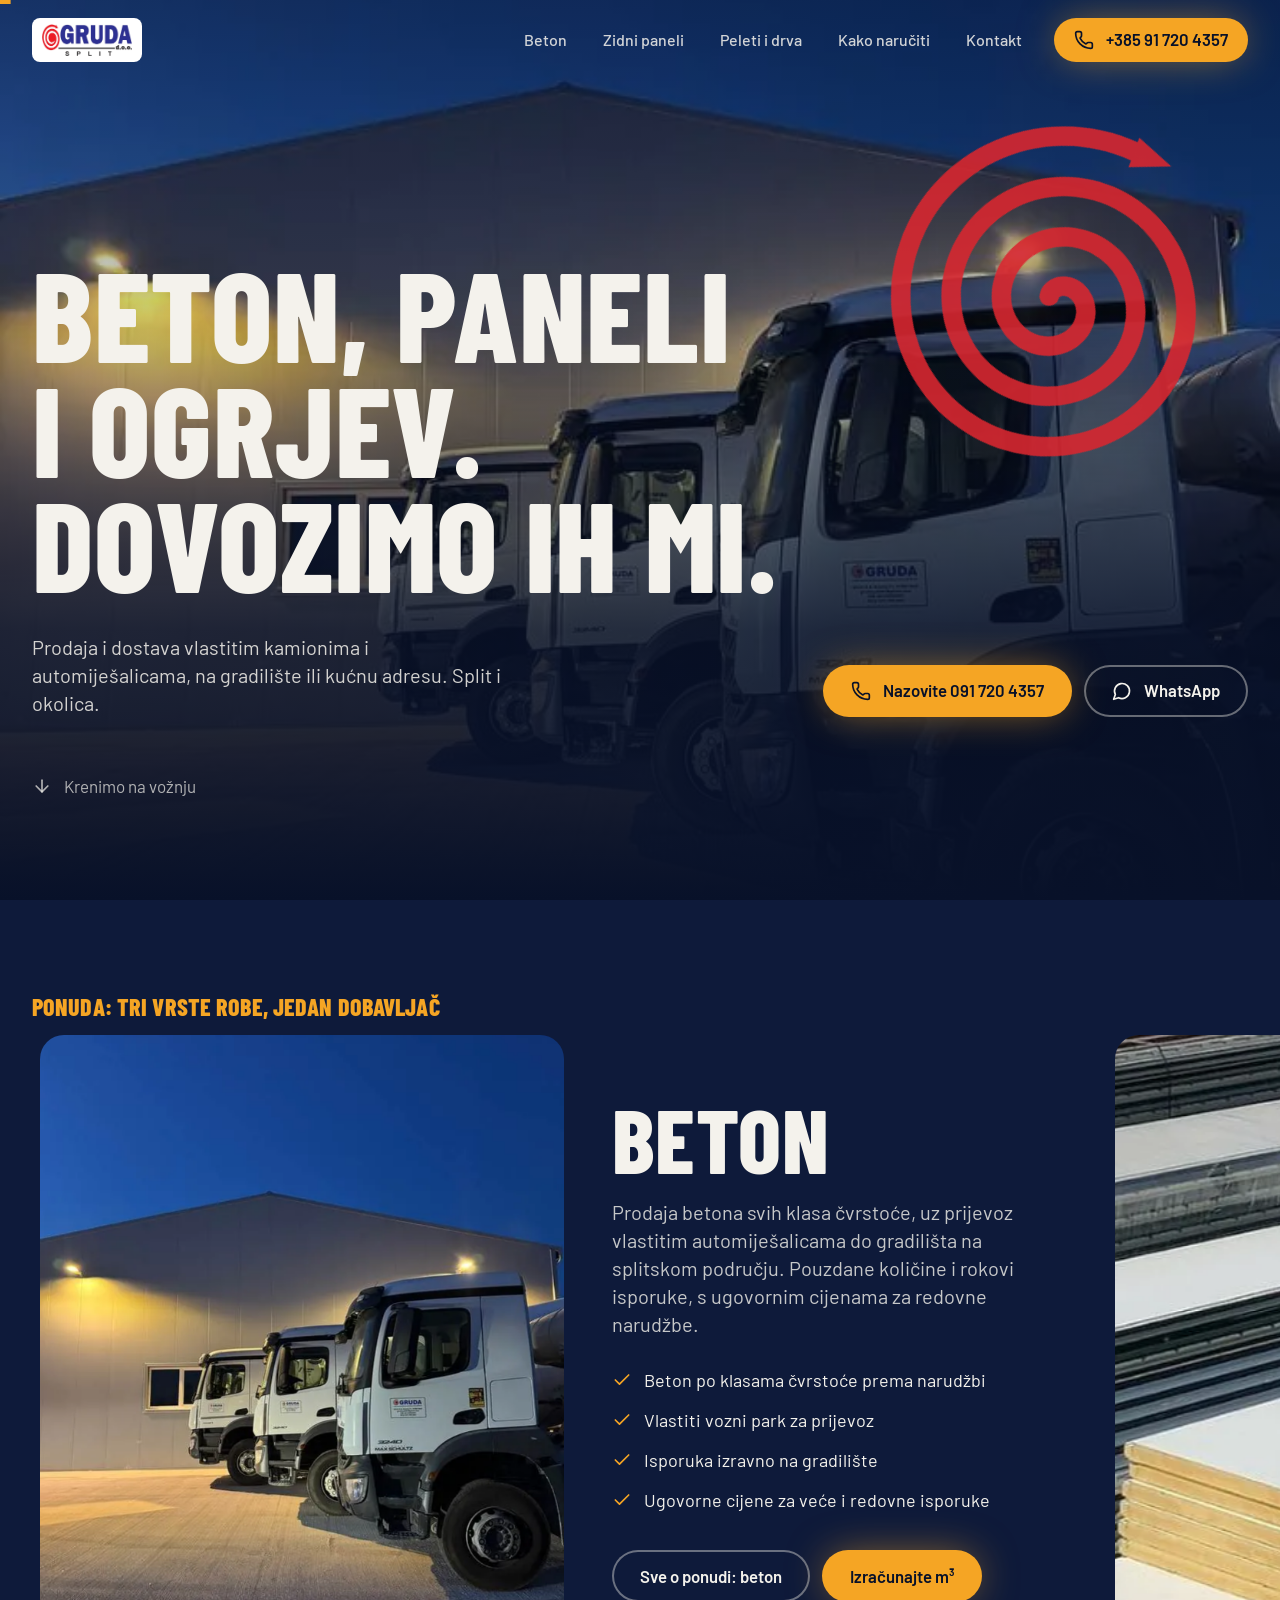
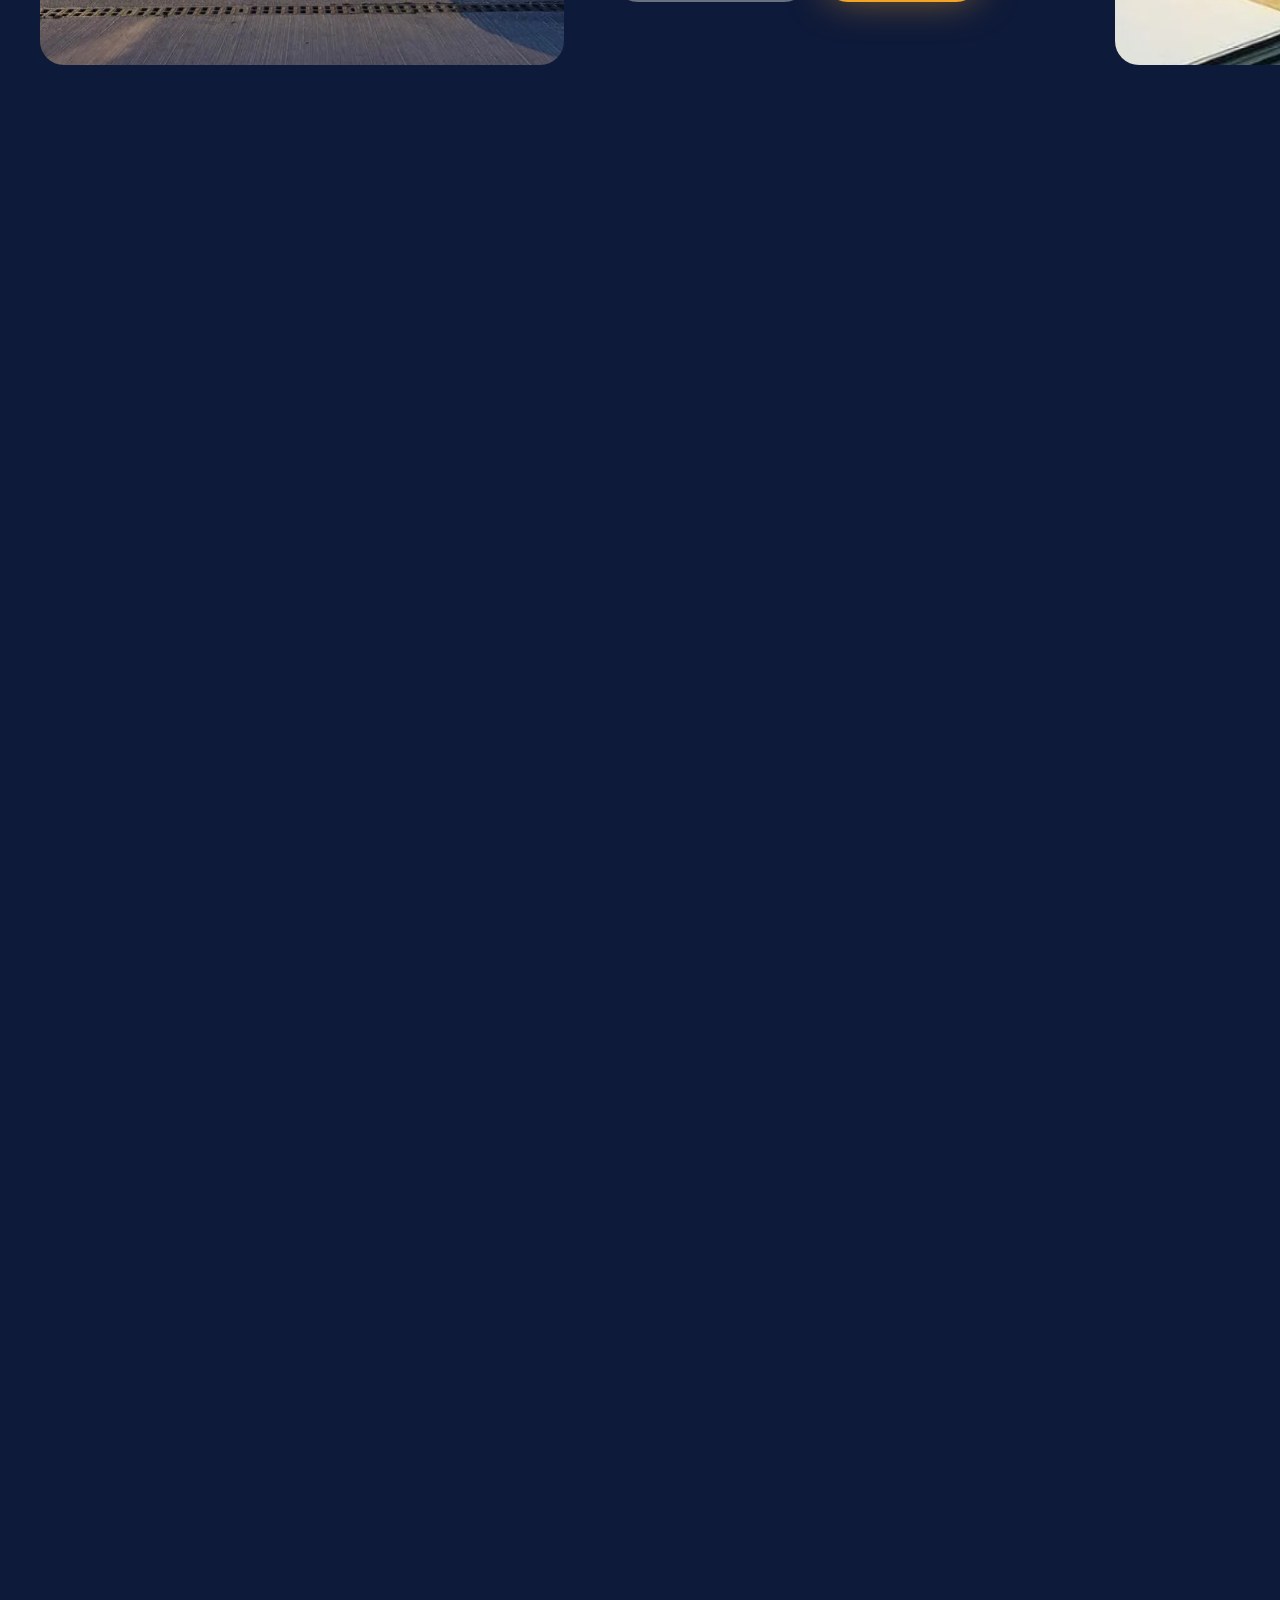
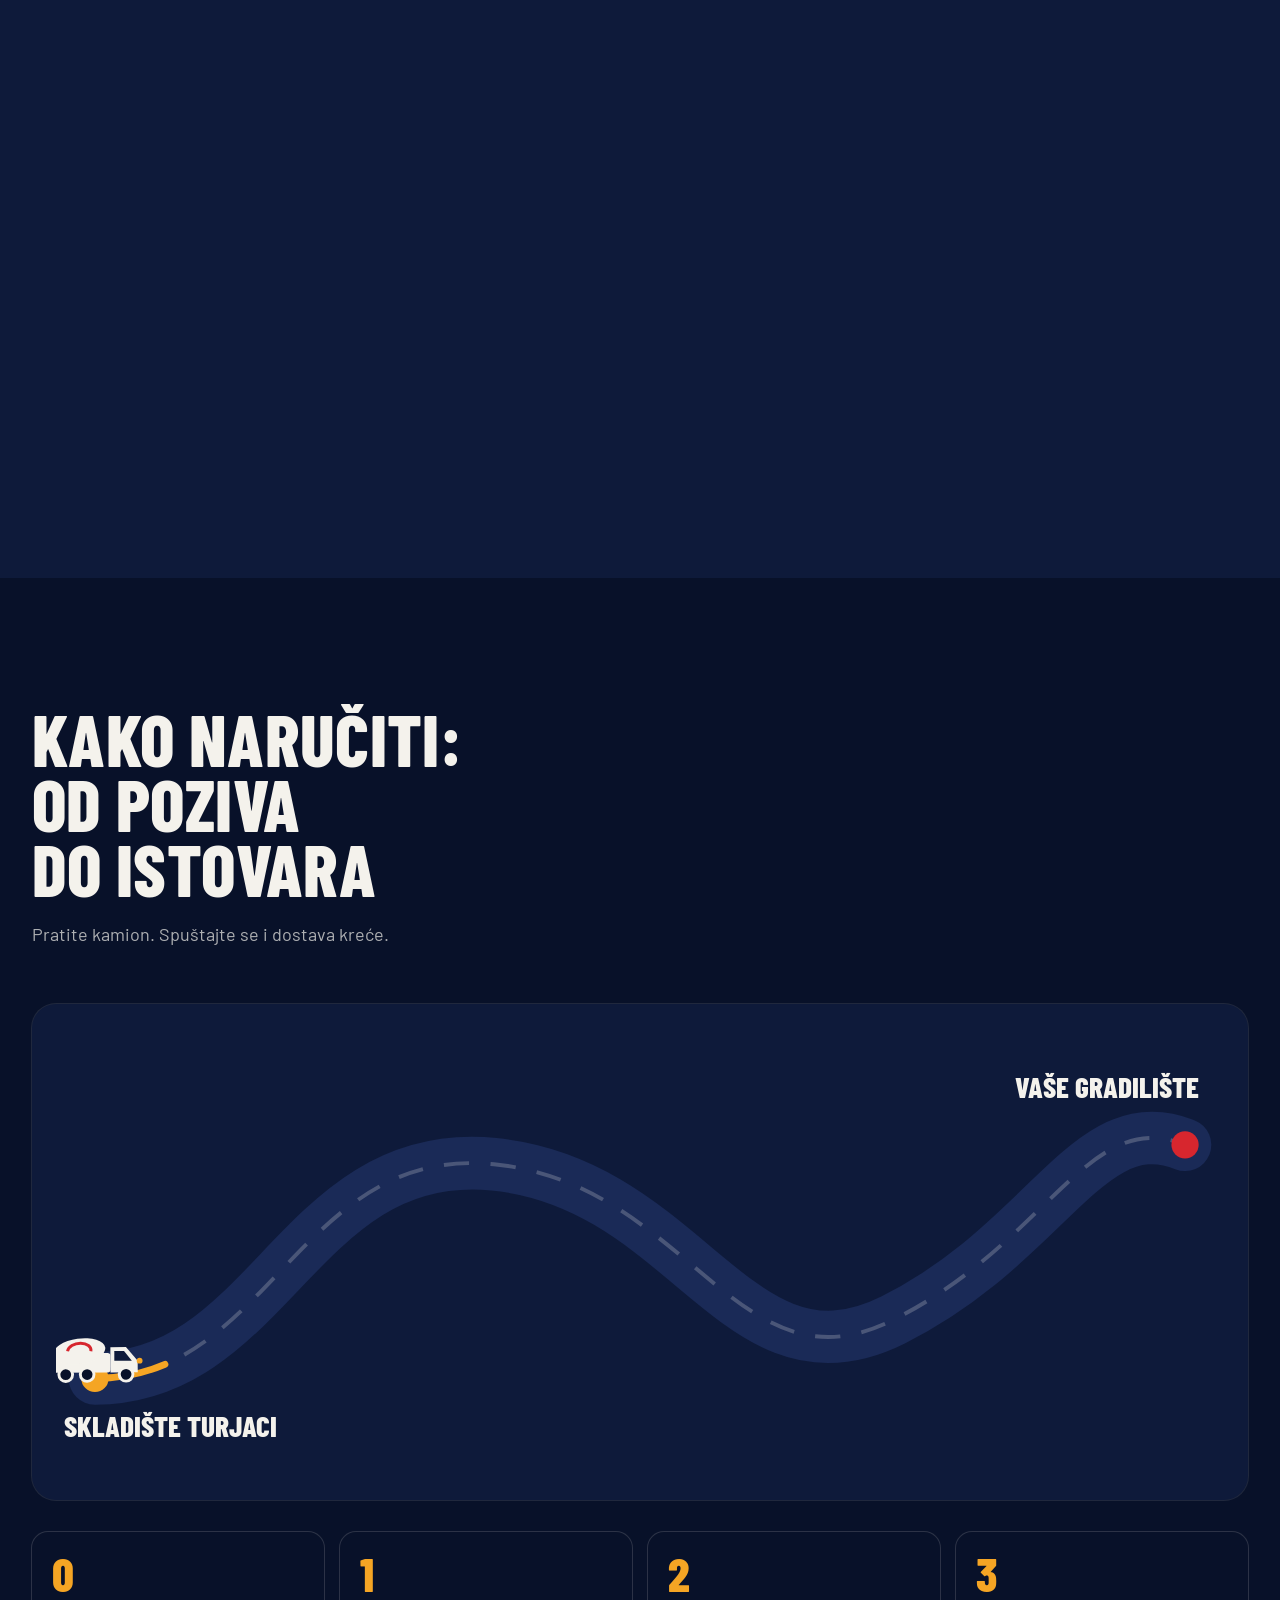
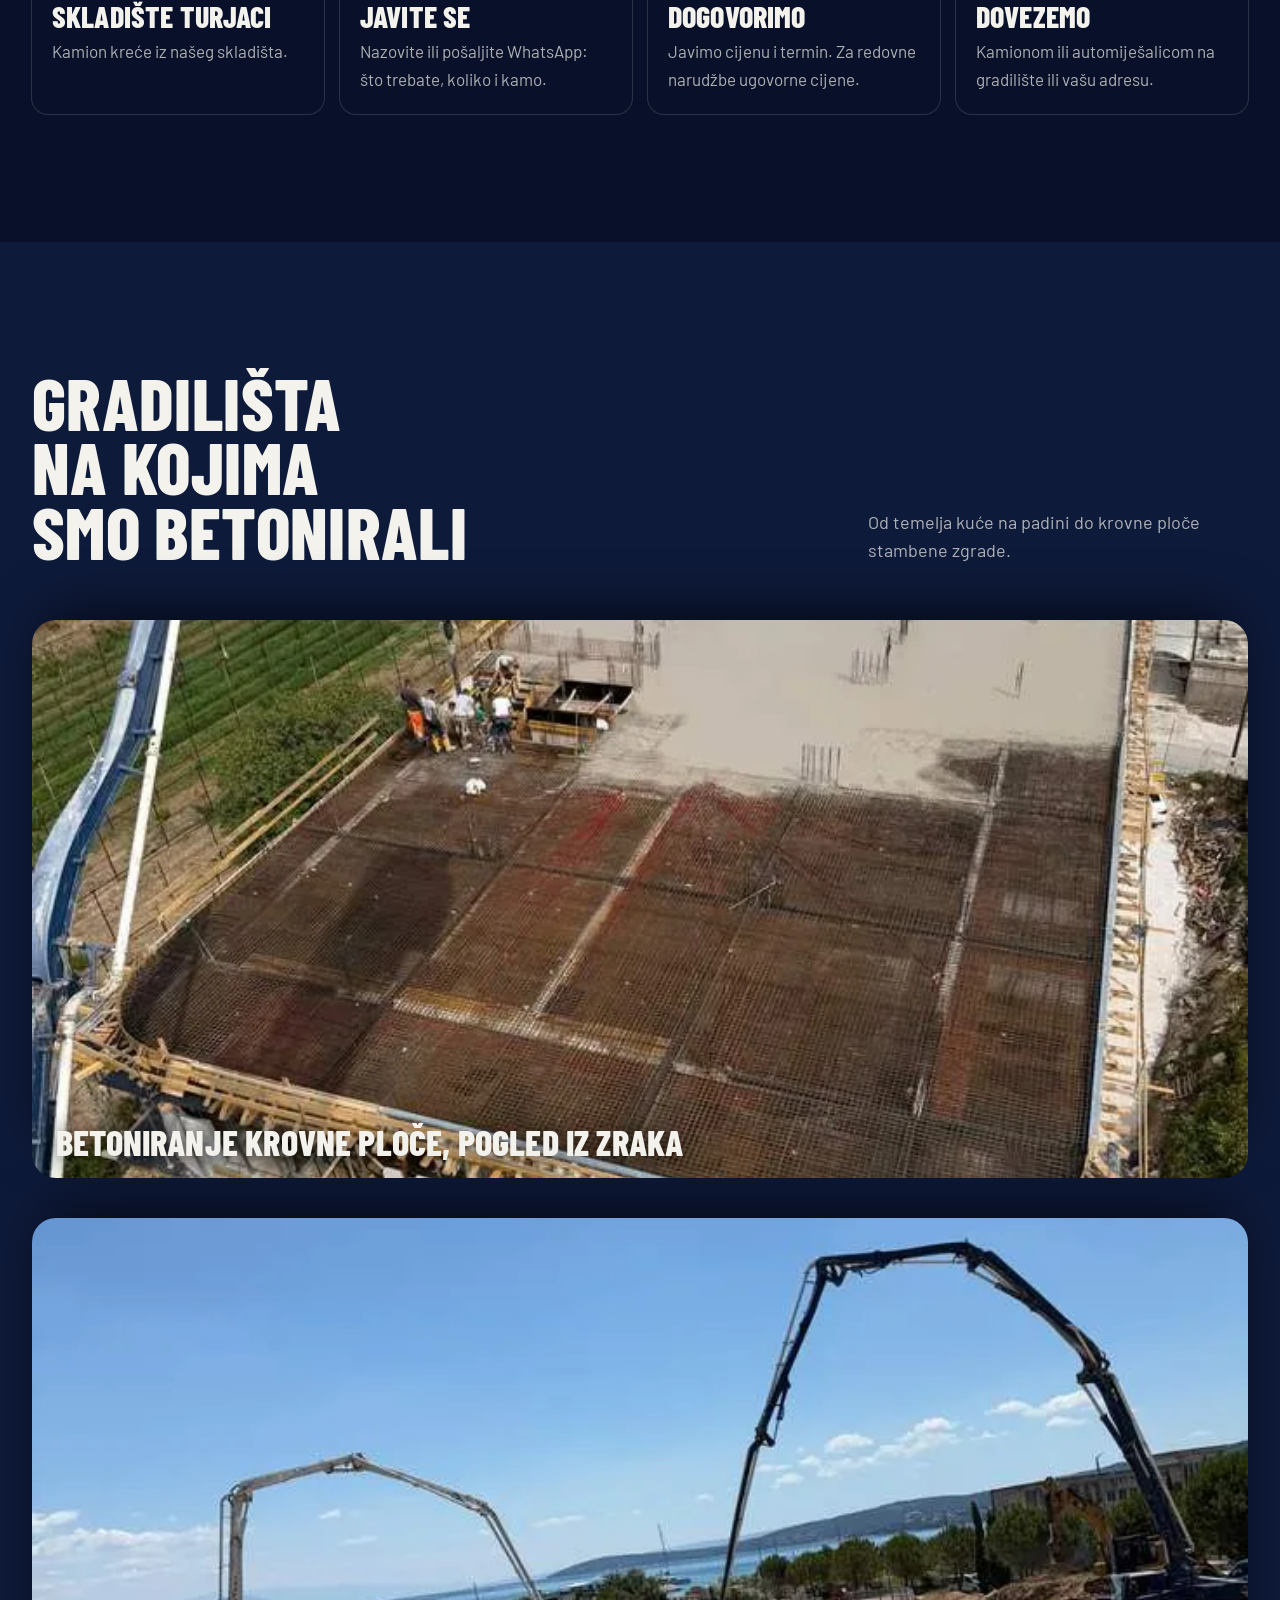
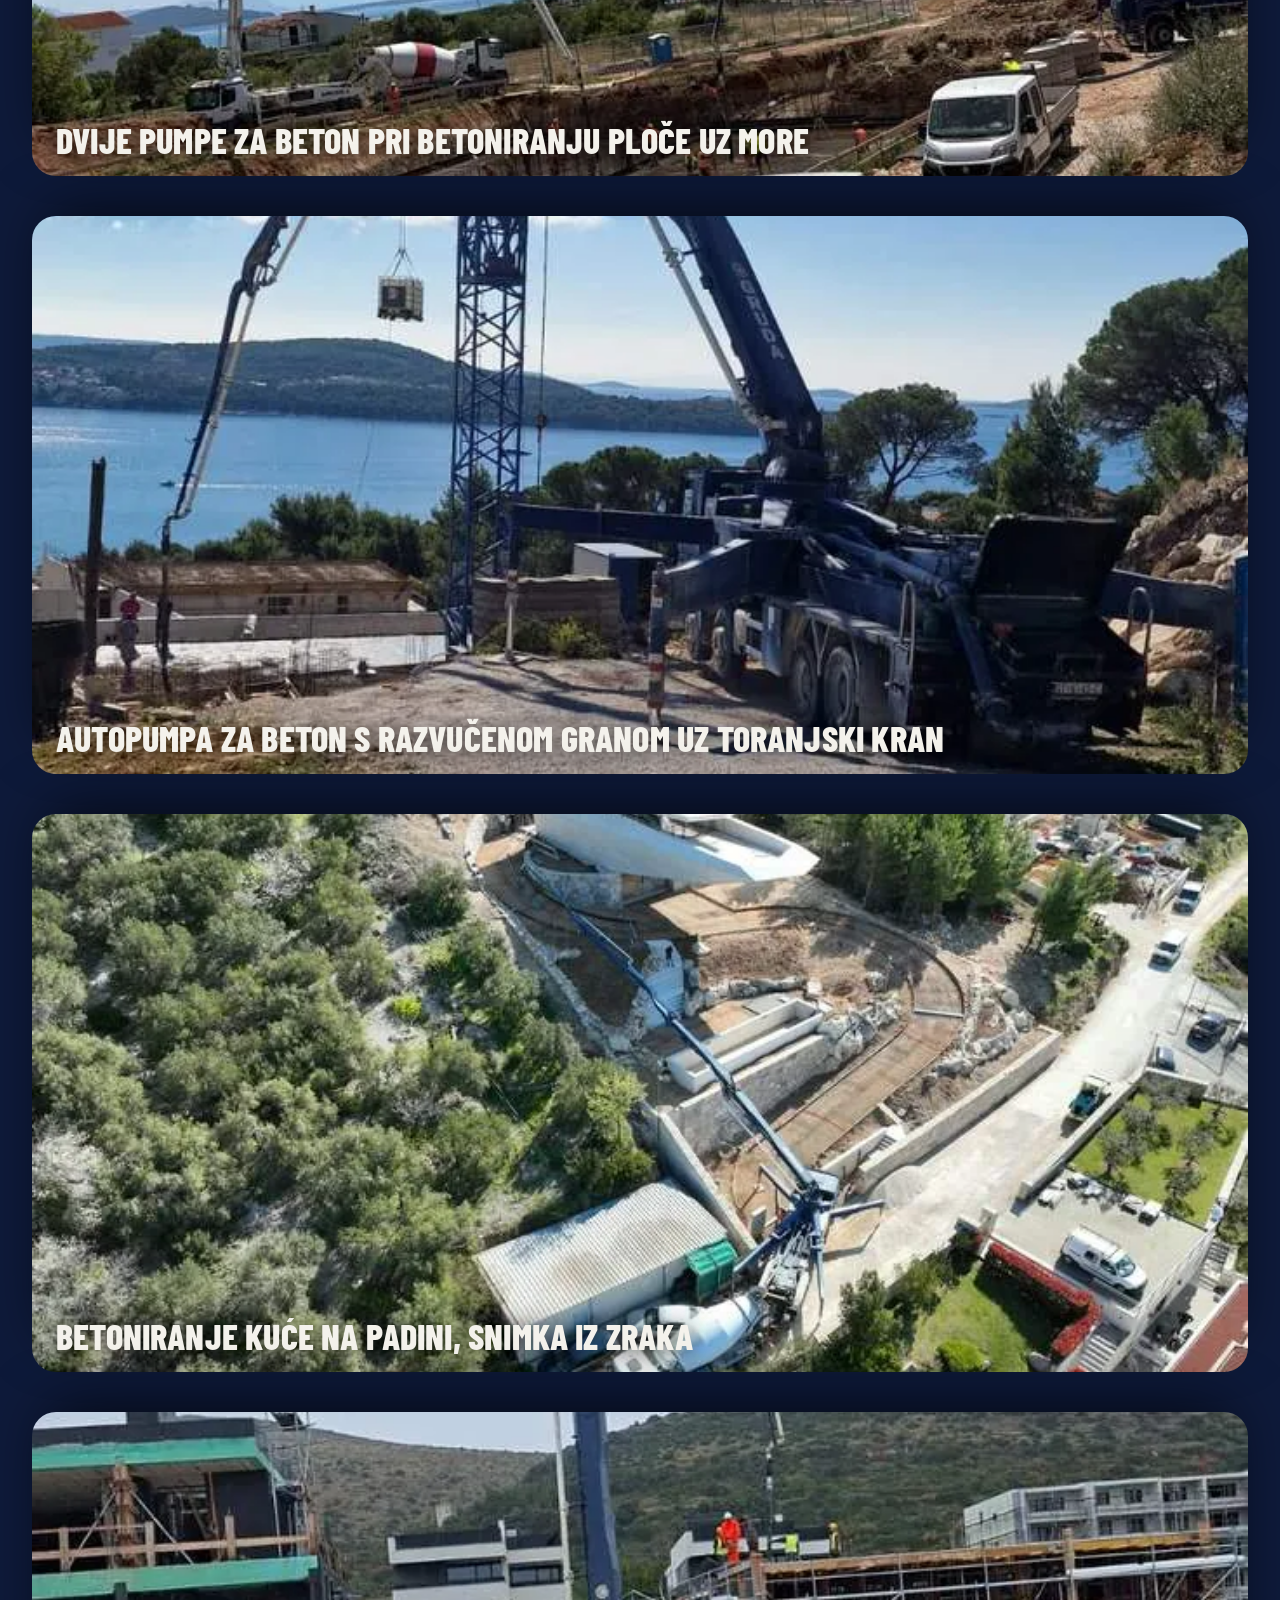
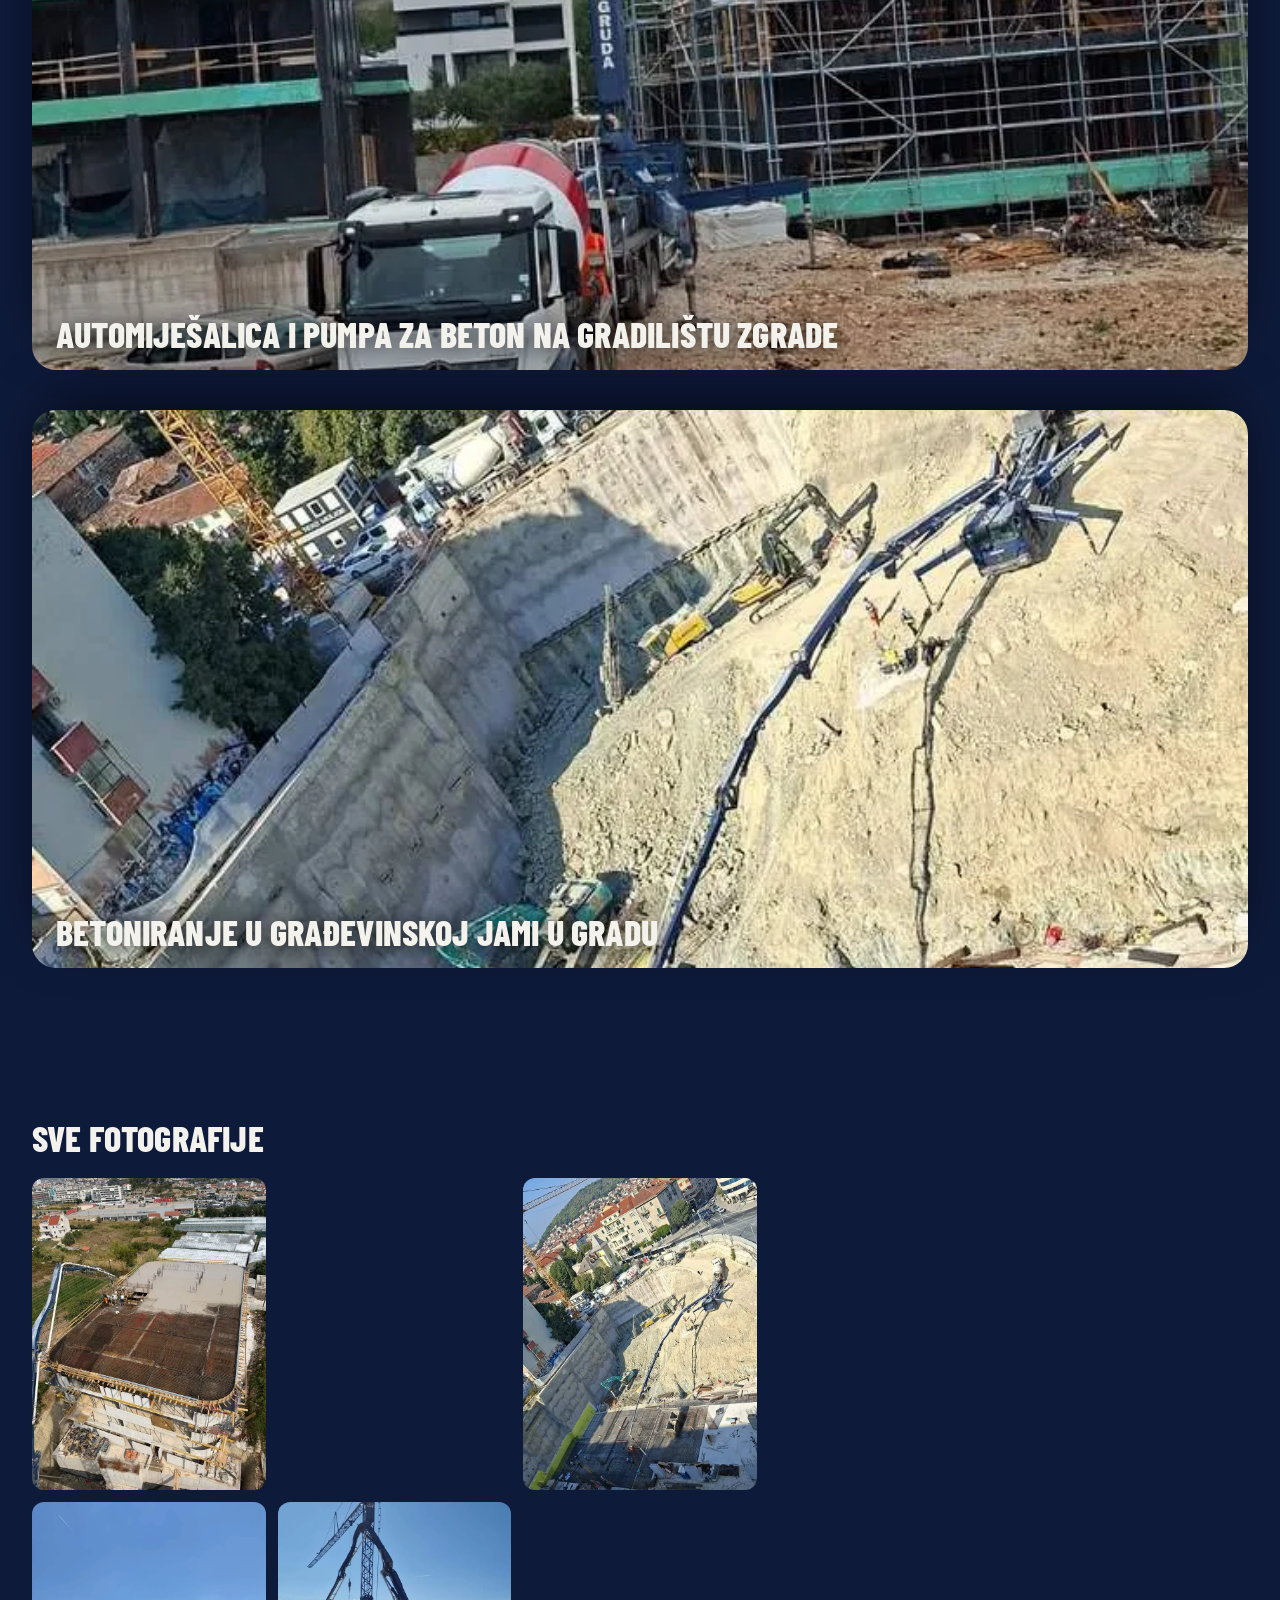
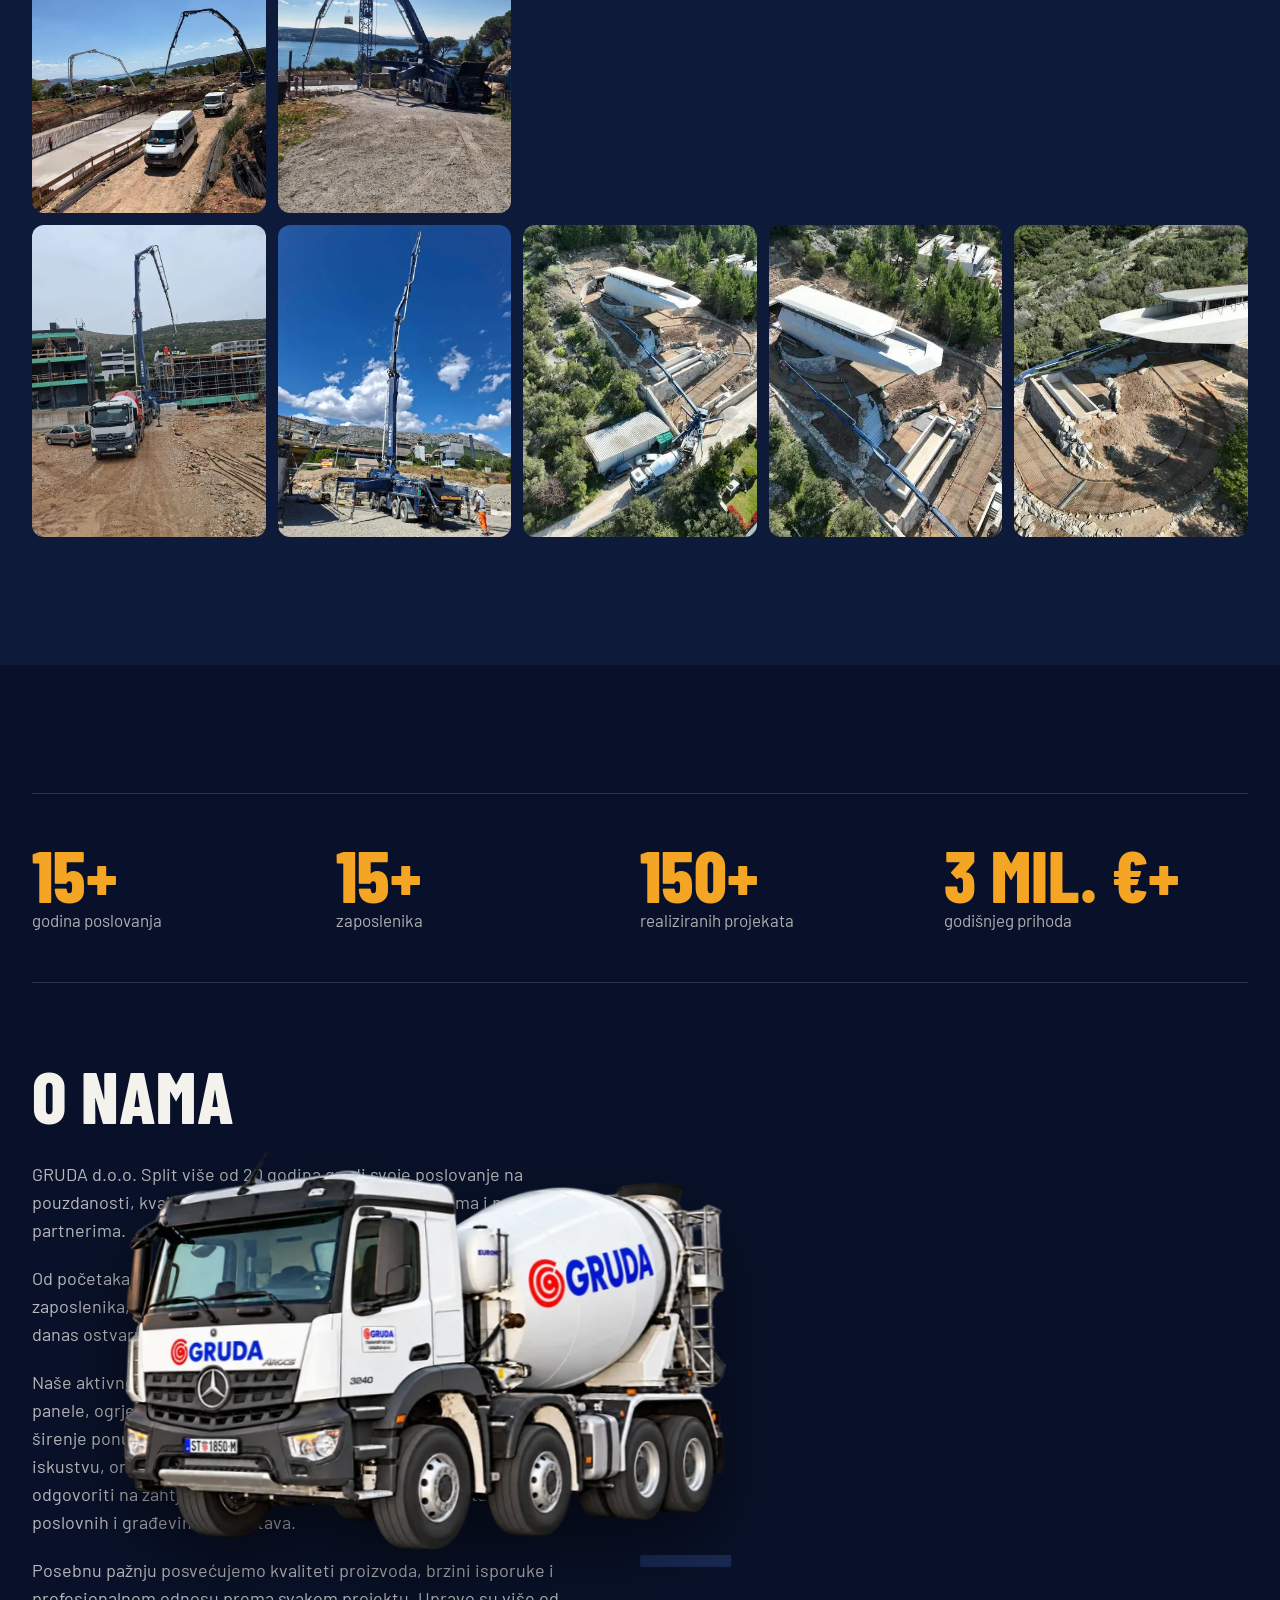
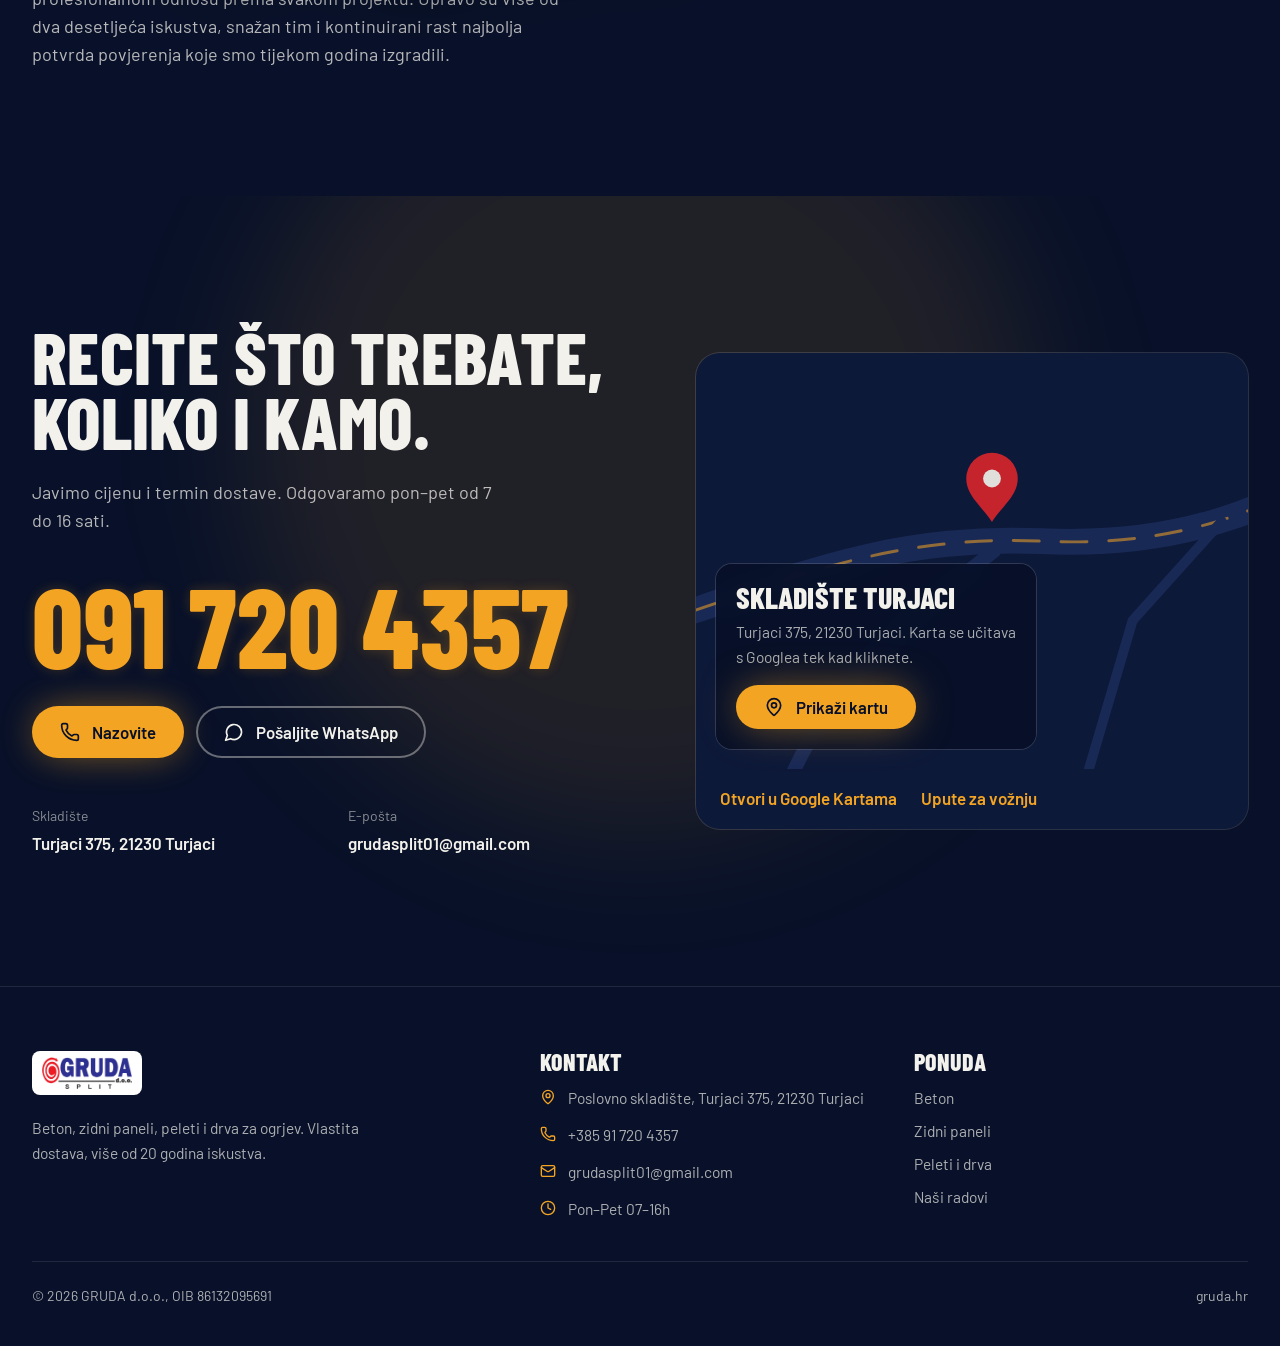
==== commit b8a91087: "Kalkulator betona: stupovi (četvrtasti i okrugli, s brojem komada) Poruka za WhatsApp: oznaka promje" ====
--- a/index.html
+++ b/index.html
@@ -19,7 +19,7 @@
 <meta property="og:image" content="https://gruda.hr/og-image.jpg">
 <meta name="twitter:card" content="summary_large_image">
 <link rel="preload" href="/fonts/barlow-condensed-800-latin.woff2" as="font" type="font/woff2" crossorigin>
-<link rel="stylesheet" href="/css/app.css?v=d895c479">
+<link rel="stylesheet" href="/css/app.css?v=651f2111">
 <script>if(!matchMedia('(prefers-reduced-motion: reduce)').matches){document.documentElement.classList.add('anim');setTimeout(function(){if(!window.gsap)document.documentElement.classList.remove('anim')},4000)}</script>
 <script src="/js/gsap.min.js" defer></script>
 <script src="/js/ScrollTrigger.min.js" defer></script>
--- a/css/app.css
+++ b/css/app.css
@@ -1,2 +1,2 @@
 /*! tailwindcss v4.3.3 | MIT License | https://tailwindcss.com */
-@layer properties{@supports (((-webkit-hyphens:none)) and (not (margin-trim:inline))) or ((-moz-orient:inline) and (not (color:rgb(from red r g b)))){*,:before,:after,::backdrop{--tw-translate-x:0;--tw-translate-y:0;--tw-translate-z:0;--tw-scale-x:1;--tw-scale-y:1;--tw-scale-z:1;--tw-rotate-x:initial;--tw-rotate-y:initial;--tw-rotate-z:initial;--tw-skew-x:initial;--tw-skew-y:initial;--tw-space-y-reverse:0;--tw-border-style:solid;--tw-gradient-position:initial;--tw-gradient-from:#0000;--tw-gradient-via:#0000;--tw-gradient-to:#0000;--tw-gradient-stops:initial;--tw-gradient-via-stops:initial;--tw-gradient-from-position:0%;--tw-gradient-via-position:50%;--tw-gradient-to-position:100%;--tw-leading:initial;--tw-font-weight:initial;--tw-ordinal:initial;--tw-slashed-zero:initial;--tw-numeric-figure:initial;--tw-numeric-spacing:initial;--tw-numeric-fraction:initial;--tw-shadow:0 0 #0000;--tw-shadow-color:initial;--tw-shadow-alpha:100%;--tw-inset-shadow:0 0 #0000;--tw-inset-shadow-color:initial;--tw-inset-shadow-alpha:100%;--tw-ring-color:initial;--tw-ring-shadow:0 0 #0000;--tw-inset-ring-color:initial;--tw-inset-ring-shadow:0 0 #0000;--tw-ring-inset:initial;--tw-ring-offset-width:0px;--tw-ring-offset-color:#fff;--tw-ring-offset-shadow:0 0 #0000;--tw-blur:initial;--tw-brightness:initial;--tw-contrast:initial;--tw-grayscale:initial;--tw-hue-rotate:initial;--tw-invert:initial;--tw-opacity:initial;--tw-saturate:initial;--tw-sepia:initial;--tw-drop-shadow:initial;--tw-drop-shadow-color:initial;--tw-drop-shadow-alpha:100%;--tw-drop-shadow-size:initial;--tw-backdrop-blur:initial;--tw-backdrop-brightness:initial;--tw-backdrop-contrast:initial;--tw-backdrop-grayscale:initial;--tw-backdrop-hue-rotate:initial;--tw-backdrop-invert:initial;--tw-backdrop-opacity:initial;--tw-backdrop-saturate:initial;--tw-backdrop-sepia:initial;--tw-duration:initial;--tw-outline-style:solid;--tw-tracking:initial}}}@layer theme{:root,:host{--font-sans:"Barlow", ui-sans-serif, system-ui, -apple-system, "Segoe UI", sans-serif;--font-mono:ui-monospace, SFMono-Regular, Menlo, Monaco, Consolas, "Liberation Mono", "Courier New", monospace;--color-white:#fff;--spacing:.25rem;--container-xs:20rem;--container-sm:24rem;--container-3xl:48rem;--container-4xl:56rem;--text-sm:.875rem;--text-sm--line-height:calc(1.25 / .875);--text-base:1rem;--text-base--line-height:calc(1.5 / 1);--text-lg:1.125rem;--text-lg--line-height:calc(1.75 / 1.125);--text-xl:1.25rem;--text-xl--line-height:calc(1.75 / 1.25);--text-2xl:1.5rem;--text-2xl--line-height:calc(2 / 1.5);--text-3xl:1.875rem;--text-3xl--line-height:calc(2.25 / 1.875);--text-4xl:2.25rem;--text-4xl--line-height:calc(2.5 / 2.25);--text-5xl:3rem;--text-5xl--line-height:1;--text-6xl:3.75rem;--text-6xl--line-height:1;--text-7xl:4.5rem;--text-7xl--line-height:1;--font-weight-medium:500;--font-weight-semibold:600;--font-weight-extrabold:800;--leading-relaxed:1.625;--radius-md:.375rem;--radius-lg:.5rem;--radius-xl:.75rem;--radius-2xl:1rem;--radius-3xl:1.5rem;--animate-bounce:bounce 1s infinite;--blur-xl:24px;--blur-3xl:64px;--default-transition-duration:.15s;--default-transition-timing-function:cubic-bezier(.4, 0, .2, 1);--default-font-family:var(--font-sans);--default-mono-font-family:var(--font-mono);--font-cesta:"Barlow Condensed", "Arial Narrow", sans-serif;--color-noc:#0e1a3a;--color-noc-duboka:#081129;--color-noc-svijetla:#1a2a57;--color-reflektor:#f5a524;--color-reflektor-svijetli:#ffd07a;--color-kamion:#f4f2ec;--color-spirala:#d7262e}}@layer base{*,:after,:before,::backdrop{box-sizing:border-box;border:0 solid;margin:0;padding:0}::file-selector-button{box-sizing:border-box;border:0 solid;margin:0;padding:0}html,:host{-webkit-text-size-adjust:100%;tab-size:4;line-height:1.5;font-family:var(--default-font-family,-apple-system, BlinkMacSystemFont, "Segoe UI", Roboto, "Helvetica Neue", "Noto Sans", Arial, sans-serif, "Apple Color Emoji", "Segoe UI Emoji", "Segoe UI Symbol", "Noto Color Emoji");font-feature-settings:var(--default-font-feature-settings,normal);font-variation-settings:var(--default-font-variation-settings,normal);-webkit-tap-highlight-color:transparent}hr{height:0;color:inherit;border-top-width:1px}abbr:where([title]){-webkit-text-decoration:underline dotted;text-decoration:underline dotted}h1,h2,h3,h4,h5,h6{font-size:inherit;font-weight:inherit}a{color:inherit;-webkit-text-decoration:inherit;-webkit-text-decoration:inherit;-webkit-text-decoration:inherit;text-decoration:inherit}b,strong{font-weight:bolder}code,kbd,samp,pre{font-family:var(--default-mono-font-family,ui-monospace, SFMono-Regular, Menlo, Monaco, Consolas, "Liberation Mono", "Courier New", monospace);font-feature-settings:var(--default-mono-font-feature-settings,normal);font-variation-settings:var(--default-mono-font-variation-settings,normal);font-size:1em}small{font-size:80%}sub,sup{vertical-align:baseline;font-size:75%;line-height:0;position:relative}sub{bottom:-.25em}sup{top:-.5em}table{text-indent:0;border-color:inherit;border-collapse:collapse}:-moz-focusring:where(:not(iframe)){outline:auto}progress{vertical-align:baseline}summary{display:list-item}ol,ul,menu{list-style:none}img,svg,video,canvas,audio,iframe,embed,object{vertical-align:middle;display:block}img,video{max-width:100%;height:auto}button,input,select,optgroup,textarea{font:inherit;font-feature-settings:inherit;font-variation-settings:inherit;letter-spacing:inherit;color:inherit;opacity:1;background-color:#0000;border-radius:0}::file-selector-button{font:inherit;font-feature-settings:inherit;font-variation-settings:inherit;letter-spacing:inherit;color:inherit;opacity:1;background-color:#0000;border-radius:0}:where(select:is([multiple],[size])) optgroup{font-weight:bolder}:where(select:is([multiple],[size])) optgroup option{padding-inline-start:20px}::file-selector-button{margin-inline-end:4px}::placeholder{opacity:1}@supports (not ((-webkit-appearance:-apple-pay-button))) or (contain-intrinsic-size:1px){::placeholder{color:currentColor}@supports (color:color-mix(in lab, red, red)){::placeholder{color:color-mix(in oklab, currentcolor 50%, transparent)}}}textarea{resize:vertical}::-webkit-search-decoration{-webkit-appearance:none}::-webkit-date-and-time-value{min-height:1lh;text-align:inherit}::-webkit-datetime-edit{display:inline-flex}::-webkit-datetime-edit-fields-wrapper{padding:0}::-webkit-datetime-edit{padding-block:0}::-webkit-datetime-edit-year-field{padding-block:0}::-webkit-datetime-edit-month-field{padding-block:0}::-webkit-datetime-edit-day-field{padding-block:0}::-webkit-datetime-edit-hour-field{padding-block:0}::-webkit-datetime-edit-minute-field{padding-block:0}::-webkit-datetime-edit-second-field{padding-block:0}::-webkit-datetime-edit-millisecond-field{padding-block:0}::-webkit-datetime-edit-meridiem-field{padding-block:0}::-webkit-calendar-picker-indicator{line-height:1}:-moz-ui-invalid{box-shadow:none}button,input:where([type=button],[type=reset],[type=submit]){appearance:button}::file-selector-button{appearance:button}::-webkit-inner-spin-button{height:auto}::-webkit-outer-spin-button{height:auto}[hidden]:where(:not([hidden=until-found])){display:none!important}html{-webkit-tap-highlight-color:transparent}body{background-color:var(--color-noc);font-family:var(--font-sans);--tw-leading:var(--leading-relaxed);font-size:1.0625rem;line-height:var(--leading-relaxed);color:var(--color-kamion);-webkit-font-smoothing:antialiased;-moz-osx-font-smoothing:grayscale;overflow-x:clip}h1,h2,h3,.cesta{font-family:var(--font-cesta);--tw-leading:.9;--tw-font-weight:var(--font-weight-extrabold);line-height:.9;font-weight:var(--font-weight-extrabold);--tw-tracking:.005em;letter-spacing:.005em;text-transform:uppercase;text-wrap:balance}:where(a,button,summary,[tabindex]):focus-visible{outline-style:var(--tw-outline-style);outline-offset:2px;outline-width:3px;outline-color:var(--color-reflektor)}::selection{background-color:var(--color-reflektor);color:var(--color-noc-duboka)}}@layer components{.gumb{min-height:calc(var(--spacing) * 13);justify-content:center;align-items:center;gap:calc(var(--spacing) * 3);padding-inline:calc(var(--spacing) * 7);--tw-font-weight:var(--font-weight-semibold);font-size:1.05rem;font-weight:var(--font-weight-semibold);transition-property:color,background-color,border-color,outline-color,text-decoration-color,fill,stroke,--tw-gradient-from,--tw-gradient-via,--tw-gradient-to,opacity,box-shadow,transform,translate,scale,rotate,filter,-webkit-backdrop-filter,backdrop-filter,display,content-visibility,overlay,pointer-events;transition-timing-function:var(--tw-ease,var(--default-transition-timing-function));transition-duration:var(--tw-duration,var(--default-transition-duration));--tw-duration:.3s;border-radius:3.40282e38px;transition-duration:.3s;display:inline-flex}.gumb svg{width:calc(var(--spacing) * 5);height:calc(var(--spacing) * 5);flex-shrink:0}.gumb-svjetlo{background-color:var(--color-reflektor);color:var(--color-noc-duboka);--tw-shadow:0 0 40px -6px var(--tw-shadow-color,currentcolor);box-shadow:var(--tw-inset-shadow), var(--tw-inset-ring-shadow), var(--tw-ring-offset-shadow), var(--tw-ring-shadow), var(--tw-shadow);--tw-shadow-color:#f5a52499}@supports (color:color-mix(in lab, red, red)){.gumb-svjetlo{--tw-shadow-color:color-mix(in oklab, color-mix(in oklab, var(--color-reflektor) 60%, transparent) var(--tw-shadow-alpha), transparent)}}@media (hover:hover){.gumb-svjetlo:hover{background-color:var(--color-reflektor-svijetli);--tw-shadow-color:#f5a524}@supports (color:color-mix(in lab, red, red)){.gumb-svjetlo:hover{--tw-shadow-color:color-mix(in oklab, var(--color-reflektor) var(--tw-shadow-alpha), transparent)}}}.gumb-obrub{color:var(--color-kamion);--tw-ring-shadow:var(--tw-ring-inset,) 0 0 0 calc(2px + var(--tw-ring-offset-width)) var(--tw-ring-color,currentcolor);box-shadow:var(--tw-inset-shadow), var(--tw-inset-ring-shadow), var(--tw-ring-offset-shadow), var(--tw-ring-shadow), var(--tw-shadow);--tw-ring-color:#f4f2ec66}@supports (color:color-mix(in lab, red, red)){.gumb-obrub{--tw-ring-color:color-mix(in oklab, var(--color-kamion) 40%, transparent)}}.gumb-obrub{--tw-ring-inset:inset}@media (hover:hover){.gumb-obrub:hover{background-color:var(--color-kamion);color:var(--color-noc-duboka)}}.faq summary::-webkit-details-marker{display:none}.faq details[open] .faq-znak{transform:rotate(45deg)}.cesta-crta{stroke-dasharray:26 22}}@layer utilities{.pointer-events-none{pointer-events:none}.sr-only{clip-path:inset(50%);white-space:nowrap;border-width:0;width:1px;height:1px;margin:-1px;padding:0;position:absolute;overflow:hidden}.absolute{position:absolute}.fixed{position:fixed}.relative{position:relative}.sticky{position:sticky}.inset-0{inset:0}.inset-x-0{inset-inline:0}.start-1\/2{inset-inline-start:50%}.start-5{inset-inline-start:calc(var(--spacing) * 5)}.start-6{inset-inline-start:calc(var(--spacing) * 6)}.-end-10{inset-inline-end:calc(var(--spacing) * -10)}.end-4{inset-inline-end:calc(var(--spacing) * 4)}.end-5{inset-inline-end:calc(var(--spacing) * 5)}.end-\[-4rem\]{inset-inline-end:-4rem}.-top-40{top:calc(var(--spacing) * -40)}.top-0{top:0}.top-4{top:calc(var(--spacing) * 4)}.top-6{top:calc(var(--spacing) * 6)}.top-10{top:calc(var(--spacing) * 10)}.top-24{top:calc(var(--spacing) * 24)}.top-full{top:100%}.bottom-0{bottom:0}.bottom-4{bottom:calc(var(--spacing) * 4)}.bottom-5{bottom:calc(var(--spacing) * 5)}.isolate{isolation:isolate}.-z-10{z-index:calc(10 * -1)}.-z-20{z-index:calc(20 * -1)}.z-10{z-index:10}.z-40{z-index:40}.z-50{z-index:50}.z-\[60\]{z-index:60}.z-\[100\]{z-index:100}.float-left{float:left}.clear-both{clear:both}.m-0{margin:0}.m-5{margin:calc(var(--spacing) * 5)}.mx-2{margin-inline:calc(var(--spacing) * 2)}.mx-auto{margin-inline:auto}.me-auto{margin-inline-end:auto}.mt-1{margin-top:var(--spacing)}.mt-2{margin-top:calc(var(--spacing) * 2)}.mt-3{margin-top:calc(var(--spacing) * 3)}.mt-4{margin-top:calc(var(--spacing) * 4)}.mt-5{margin-top:calc(var(--spacing) * 5)}.mt-6{margin-top:calc(var(--spacing) * 6)}.mt-7{margin-top:calc(var(--spacing) * 7)}.mt-8{margin-top:calc(var(--spacing) * 8)}.mt-9{margin-top:calc(var(--spacing) * 9)}.mt-10{margin-top:calc(var(--spacing) * 10)}.mt-12{margin-top:calc(var(--spacing) * 12)}.mt-14{margin-top:calc(var(--spacing) * 14)}.mt-16{margin-top:calc(var(--spacing) * 16)}.mt-20{margin-top:calc(var(--spacing) * 20)}.mb-2{margin-bottom:calc(var(--spacing) * 2)}.mb-3{margin-bottom:calc(var(--spacing) * 3)}.mb-4{margin-bottom:calc(var(--spacing) * 4)}.mb-10{margin-bottom:calc(var(--spacing) * 10)}.mb-12{margin-bottom:calc(var(--spacing) * 12)}.mb-14{margin-bottom:calc(var(--spacing) * 14)}.block{display:block}.contents{display:contents}.flex{display:flex}.grid{display:grid}.hidden{display:none}.inline-block{display:inline-block}.inline-flex{display:inline-flex}.aspect-\[3\/4\]{aspect-ratio:3/4}.size-4{width:calc(var(--spacing) * 4);height:calc(var(--spacing) * 4)}.size-5{width:calc(var(--spacing) * 5);height:calc(var(--spacing) * 5)}.size-6{width:calc(var(--spacing) * 6);height:calc(var(--spacing) * 6)}.size-10{width:calc(var(--spacing) * 10);height:calc(var(--spacing) * 10)}.size-12{width:calc(var(--spacing) * 12);height:calc(var(--spacing) * 12)}.size-48{width:calc(var(--spacing) * 48);height:calc(var(--spacing) * 48)}.size-56{width:calc(var(--spacing) * 56);height:calc(var(--spacing) * 56)}.size-72{width:calc(var(--spacing) * 72);height:calc(var(--spacing) * 72)}.size-\[50rem\]{width:50rem;height:50rem}.size-full{width:100%;height:100%}.h-1{height:var(--spacing)}.h-3{height:calc(var(--spacing) * 3)}.h-8{height:calc(var(--spacing) * 8)}.h-20{height:calc(var(--spacing) * 20)}.h-\[50svh\]{height:50svh}.h-\[62svh\]{height:62svh}.h-auto{height:auto}.max-h-\[calc\(100dvh-11rem\)\]{max-height:calc(100dvh - 11rem)}.max-h-\[calc\(100svh-5rem\)\]{max-height:calc(100svh - 5rem)}.min-h-11{min-height:calc(var(--spacing) * 11)}.min-h-12{min-height:calc(var(--spacing) * 12)}.min-h-\[22rem\]{min-height:22rem}.min-h-\[26rem\]{min-height:26rem}.min-h-\[92svh\]{min-height:92svh}.min-h-\[100svh\]{min-height:100svh}.w-auto{width:auto}.w-full{width:100%}.w-screen{width:100vw}.max-w-3xl{max-width:var(--container-3xl)}.max-w-4xl{max-width:var(--container-4xl)}.max-w-\[12ch\]{max-width:12ch}.max-w-\[13ch\]{max-width:13ch}.max-w-\[14ch\]{max-width:14ch}.max-w-\[16ch\]{max-width:16ch}.max-w-\[38ch\]{max-width:38ch}.max-w-\[40ch\]{max-width:40ch}.max-w-\[42ch\]{max-width:42ch}.max-w-\[44ch\]{max-width:44ch}.max-w-\[46ch\]{max-width:46ch}.max-w-\[48ch\]{max-width:48ch}.max-w-\[50ch\]{max-width:50ch}.max-w-\[52ch\]{max-width:52ch}.max-w-\[60ch\]{max-width:60ch}.max-w-\[80\%\]{max-width:80%}.max-w-\[86rem\]{max-width:86rem}.max-w-sm{max-width:var(--container-sm)}.max-w-xs{max-width:var(--container-xs)}.shrink-0{flex-shrink:0}.origin-bottom{transform-origin:bottom}.origin-left{transform-origin:0}.-translate-x-1\/2{--tw-translate-x:calc(calc(1 / 2 * 100%) * -1);translate:var(--tw-translate-x) var(--tw-translate-y)}.scale-x-0{--tw-scale-x:0%;scale:var(--tw-scale-x) var(--tw-scale-y)}.transform{transform:var(--tw-rotate-x,) var(--tw-rotate-y,) var(--tw-rotate-z,) var(--tw-skew-x,) var(--tw-skew-y,)}.animate-bounce{animation:var(--animate-bounce)}.cursor-pointer{cursor:pointer}.list-none{list-style-type:none}.grid-cols-2{grid-template-columns:repeat(2,minmax(0,1fr))}.grid-cols-3{grid-template-columns:repeat(3,minmax(0,1fr))}.flex-col{flex-direction:column}.flex-wrap{flex-wrap:wrap}.place-items-center{place-items:center}.place-items-end{place-items:end}.content-end{align-content:flex-end}.items-baseline{align-items:baseline}.items-center{align-items:center}.items-end{align-items:flex-end}.items-start{align-items:flex-start}.justify-between{justify-content:space-between}.justify-center{justify-content:center}.justify-start{justify-content:flex-start}.justify-items-center{justify-items:center}.gap-1\.5{gap:calc(var(--spacing) * 1.5)}.gap-2{gap:calc(var(--spacing) * 2)}.gap-3{gap:calc(var(--spacing) * 3)}.gap-4{gap:calc(var(--spacing) * 4)}.gap-5{gap:calc(var(--spacing) * 5)}.gap-6{gap:calc(var(--spacing) * 6)}.gap-8{gap:calc(var(--spacing) * 8)}.gap-10{gap:calc(var(--spacing) * 10)}.gap-14{gap:calc(var(--spacing) * 14)}:where(.space-y-2>:not(:last-child)){--tw-space-y-reverse:0;margin-block-start:calc(calc(var(--spacing) * 2) * var(--tw-space-y-reverse));margin-block-end:calc(calc(var(--spacing) * 2) * calc(1 - var(--tw-space-y-reverse)))}:where(.space-y-3>:not(:last-child)){--tw-space-y-reverse:0;margin-block-start:calc(calc(var(--spacing) * 3) * var(--tw-space-y-reverse));margin-block-end:calc(calc(var(--spacing) * 3) * calc(1 - var(--tw-space-y-reverse)))}.gap-x-6{column-gap:calc(var(--spacing) * 6)}.gap-y-2{row-gap:calc(var(--spacing) * 2)}.gap-y-10{row-gap:calc(var(--spacing) * 10)}.justify-self-start{justify-self:flex-start}.overflow-hidden{overflow:hidden}.overflow-x-clip{overflow-x:clip}.overflow-y-auto{overflow-y:auto}.rounded-2xl{border-radius:var(--radius-2xl)}.rounded-3xl{border-radius:var(--radius-3xl)}.rounded-full{border-radius:3.40282e38px}.rounded-lg{border-radius:var(--radius-lg)}.rounded-md{border-radius:var(--radius-md)}.rounded-xl{border-radius:var(--radius-xl)}.border-0{border-style:var(--tw-border-style);border-width:0}.border-y{border-block-style:var(--tw-border-style);border-block-width:1px}.border-t{border-top-style:var(--tw-border-style);border-top-width:1px}.border-b{border-bottom-style:var(--tw-border-style);border-bottom-width:1px}.border-kamion\/10{border-color:#f4f2ec1a}@supports (color:color-mix(in lab, red, red)){.border-kamion\/10{border-color:color-mix(in oklab, var(--color-kamion) 10%, transparent)}}.border-kamion\/15{border-color:#f4f2ec26}@supports (color:color-mix(in lab, red, red)){.border-kamion\/15{border-color:color-mix(in oklab, var(--color-kamion) 15%, transparent)}}.bg-kamion\/10{background-color:#f4f2ec1a}@supports (color:color-mix(in lab, red, red)){.bg-kamion\/10{background-color:color-mix(in oklab, var(--color-kamion) 10%, transparent)}}.bg-noc{background-color:var(--color-noc)}.bg-noc-duboka{background-color:var(--color-noc-duboka)}.bg-noc-duboka\/60{background-color:#08112999}@supports (color:color-mix(in lab, red, red)){.bg-noc-duboka\/60{background-color:color-mix(in oklab, var(--color-noc-duboka) 60%, transparent)}}.bg-noc-duboka\/90{background-color:#081129e6}@supports (color:color-mix(in lab, red, red)){.bg-noc-duboka\/90{background-color:color-mix(in oklab, var(--color-noc-duboka) 90%, transparent)}}.bg-noc-duboka\/95{background-color:#081129f2}@supports (color:color-mix(in lab, red, red)){.bg-noc-duboka\/95{background-color:color-mix(in oklab, var(--color-noc-duboka) 95%, transparent)}}.bg-noc-duboka\/98{background-color:#081129fa}@supports (color:color-mix(in lab, red, red)){.bg-noc-duboka\/98{background-color:color-mix(in oklab, var(--color-noc-duboka) 98%, transparent)}}.bg-noc-svijetla{background-color:var(--color-noc-svijetla)}.bg-reflektor{background-color:var(--color-reflektor)}.bg-reflektor\/10{background-color:#f5a5241a}@supports (color:color-mix(in lab, red, red)){.bg-reflektor\/10{background-color:color-mix(in oklab, var(--color-reflektor) 10%, transparent)}}.bg-white{background-color:var(--color-white)}.bg-gradient-to-t{--tw-gradient-position:to top in oklab;background-image:linear-gradient(var(--tw-gradient-stops))}.bg-\[linear-gradient\(to_top\,\#081129_0\%\,rgb\(8_17_41\/\.85\)_30\%\,rgb\(8_17_41\/\.2\)_65\%\,rgb\(8_17_41\/\.55\)_100\%\)\]{background-image:linear-gradient(#0811298c 0%,#08112933 35%,#081129d9 70%,#081129 100%)}.bg-\[linear-gradient\(to_top\,\#081129_0\%\,rgb\(8_17_41\/\.88\)_35\%\,rgb\(8_17_41\/\.3\)_70\%\,rgb\(8_17_41\/\.6\)_100\%\)\]{background-image:linear-gradient(#08112999 0%,#0811294d 30%,#081129e0 65%,#081129 100%)}.from-noc-duboka{--tw-gradient-from:var(--color-noc-duboka);--tw-gradient-stops:var(--tw-gradient-via-stops,var(--tw-gradient-position), var(--tw-gradient-from) var(--tw-gradient-from-position), var(--tw-gradient-to) var(--tw-gradient-to-position))}.to-transparent{--tw-gradient-to:transparent;--tw-gradient-stops:var(--tw-gradient-via-stops,var(--tw-gradient-position), var(--tw-gradient-from) var(--tw-gradient-from-position), var(--tw-gradient-to) var(--tw-gradient-to-position))}.object-cover{object-fit:cover}.p-2{padding:calc(var(--spacing) * 2)}.p-3{padding:calc(var(--spacing) * 3)}.p-5{padding:calc(var(--spacing) * 5)}.p-6{padding:calc(var(--spacing) * 6)}.p-7{padding:calc(var(--spacing) * 7)}.px-2{padding-inline:calc(var(--spacing) * 2)}.px-2\.5{padding-inline:calc(var(--spacing) * 2.5)}.px-3{padding-inline:calc(var(--spacing) * 3)}.px-4{padding-inline:calc(var(--spacing) * 4)}.px-5{padding-inline:calc(var(--spacing) * 5)}.px-6{padding-inline:calc(var(--spacing) * 6)}.py-1\.5{padding-block:calc(var(--spacing) * 1.5)}.py-2{padding-block:calc(var(--spacing) * 2)}.py-4{padding-block:calc(var(--spacing) * 4)}.py-12{padding-block:calc(var(--spacing) * 12)}.py-16{padding-block:calc(var(--spacing) * 16)}.py-24{padding-block:calc(var(--spacing) * 24)}.py-32{padding-block:calc(var(--spacing) * 32)}.pt-2{padding-top:calc(var(--spacing) * 2)}.pt-5{padding-top:calc(var(--spacing) * 5)}.pt-6{padding-top:calc(var(--spacing) * 6)}.pt-16{padding-top:calc(var(--spacing) * 16)}.pt-24{padding-top:calc(var(--spacing) * 24)}.pt-36{padding-top:calc(var(--spacing) * 36)}.pb-6{padding-bottom:calc(var(--spacing) * 6)}.pb-10{padding-bottom:calc(var(--spacing) * 10)}.pb-16{padding-bottom:calc(var(--spacing) * 16)}.pb-28{padding-bottom:calc(var(--spacing) * 28)}.pb-\[10vh\]{padding-bottom:10vh}.pb-\[calc\(\.75rem\+env\(safe-area-inset-bottom\)\)\]{padding-bottom:calc(.75rem + env(safe-area-inset-bottom))}.text-center{text-align:center}.text-start{text-align:start}.text-2xl{font-size:var(--text-2xl);line-height:var(--tw-leading,var(--text-2xl--line-height))}.text-3xl{font-size:var(--text-3xl);line-height:var(--tw-leading,var(--text-3xl--line-height))}.text-4xl{font-size:var(--text-4xl);line-height:var(--tw-leading,var(--text-4xl--line-height))}.text-5xl{font-size:var(--text-5xl);line-height:var(--tw-leading,var(--text-5xl--line-height))}.text-6xl{font-size:var(--text-6xl);line-height:var(--tw-leading,var(--text-6xl--line-height))}.text-7xl{font-size:var(--text-7xl);line-height:var(--tw-leading,var(--text-7xl--line-height))}.text-lg{font-size:var(--text-lg);line-height:var(--tw-leading,var(--text-lg--line-height))}.text-sm{font-size:var(--text-sm);line-height:var(--tw-leading,var(--text-sm--line-height))}.text-xl{font-size:var(--text-xl);line-height:var(--tw-leading,var(--text-xl--line-height))}.text-\[\.97rem\]{font-size:.97rem}.text-\[clamp\(3\.2rem\,13vw\,7rem\)\]{font-size:clamp(3.2rem,13vw,7rem)}.text-\[clamp\(3\.4rem\,9vw\,8rem\)\]{font-size:clamp(3.4rem,9vw,8rem)}.text-\[clamp\(3\.6rem\,7vw\,6\.5rem\)\]{font-size:clamp(3.6rem,7vw,6.5rem)}.text-\[clamp\(3\.6rem\,10vw\,9rem\)\]{font-size:clamp(3.6rem,10vw,9rem)}.text-\[clamp\(4rem\,12vw\,6\.5rem\)\]{font-size:clamp(4rem,12vw,6.5rem)}.leading-none{--tw-leading:1;line-height:1}.font-semibold{--tw-font-weight:var(--font-weight-semibold);font-weight:var(--font-weight-semibold)}.whitespace-nowrap{white-space:nowrap}.text-kamion{color:var(--color-kamion)}.text-kamion\/45{color:#f4f2ec73}@supports (color:color-mix(in lab, red, red)){.text-kamion\/45{color:color-mix(in oklab, var(--color-kamion) 45%, transparent)}}.text-kamion\/55{color:#f4f2ec8c}@supports (color:color-mix(in lab, red, red)){.text-kamion\/55{color:color-mix(in oklab, var(--color-kamion) 55%, transparent)}}.text-kamion\/65{color:#f4f2eca6}@supports (color:color-mix(in lab, red, red)){.text-kamion\/65{color:color-mix(in oklab, var(--color-kamion) 65%, transparent)}}.text-kamion\/70{color:#f4f2ecb3}@supports (color:color-mix(in lab, red, red)){.text-kamion\/70{color:color-mix(in oklab, var(--color-kamion) 70%, transparent)}}.text-kamion\/75{color:#f4f2ecbf}@supports (color:color-mix(in lab, red, red)){.text-kamion\/75{color:color-mix(in oklab, var(--color-kamion) 75%, transparent)}}.text-kamion\/80{color:#f4f2eccc}@supports (color:color-mix(in lab, red, red)){.text-kamion\/80{color:color-mix(in oklab, var(--color-kamion) 80%, transparent)}}.text-kamion\/85{color:#f4f2ecd9}@supports (color:color-mix(in lab, red, red)){.text-kamion\/85{color:color-mix(in oklab, var(--color-kamion) 85%, transparent)}}.text-noc-duboka{color:var(--color-noc-duboka)}.text-reflektor{color:var(--color-reflektor)}.text-spirala{color:var(--color-spirala)}.normal-case{text-transform:none}.tabular-nums{--tw-numeric-spacing:tabular-nums;font-variant-numeric:var(--tw-ordinal,) var(--tw-slashed-zero,) var(--tw-numeric-figure,) var(--tw-numeric-spacing,) var(--tw-numeric-fraction,)}.\[color-scheme\:dark\]{color-scheme:dark}.opacity-80{opacity:.8}.opacity-90{opacity:.9}.shadow-\[0_-20px_60px_-20px_rgb\(0_0_0\/\.8\)\]{--tw-shadow:0 -20px 60px -20px var(--tw-shadow-color,#000c);box-shadow:var(--tw-inset-shadow), var(--tw-inset-ring-shadow), var(--tw-ring-offset-shadow), var(--tw-ring-shadow), var(--tw-shadow)}.shadow-\[0_30px_60px_-20px_rgb\(0_0_0\/\.8\)\]{--tw-shadow:0 30px 60px -20px var(--tw-shadow-color,#000c);box-shadow:var(--tw-inset-shadow), var(--tw-inset-ring-shadow), var(--tw-ring-offset-shadow), var(--tw-ring-shadow), var(--tw-shadow)}.ring-1{--tw-ring-shadow:var(--tw-ring-inset,) 0 0 0 calc(1px + var(--tw-ring-offset-width)) var(--tw-ring-color,currentcolor);box-shadow:var(--tw-inset-shadow), var(--tw-inset-ring-shadow), var(--tw-ring-offset-shadow), var(--tw-ring-shadow), var(--tw-shadow)}.ring-kamion\/10{--tw-ring-color:#f4f2ec1a}@supports (color:color-mix(in lab, red, red)){.ring-kamion\/10{--tw-ring-color:color-mix(in oklab, var(--color-kamion) 10%, transparent)}}.ring-kamion\/15{--tw-ring-color:#f4f2ec26}@supports (color:color-mix(in lab, red, red)){.ring-kamion\/15{--tw-ring-color:color-mix(in oklab, var(--color-kamion) 15%, transparent)}}.ring-kamion\/20{--tw-ring-color:#f4f2ec33}@supports (color:color-mix(in lab, red, red)){.ring-kamion\/20{--tw-ring-color:color-mix(in oklab, var(--color-kamion) 20%, transparent)}}.ring-kamion\/25{--tw-ring-color:#f4f2ec40}@supports (color:color-mix(in lab, red, red)){.ring-kamion\/25{--tw-ring-color:color-mix(in oklab, var(--color-kamion) 25%, transparent)}}.ring-kamion\/30{--tw-ring-color:#f4f2ec4d}@supports (color:color-mix(in lab, red, red)){.ring-kamion\/30{--tw-ring-color:color-mix(in oklab, var(--color-kamion) 30%, transparent)}}.ring-reflektor\/40{--tw-ring-color:#f5a52466}@supports (color:color-mix(in lab, red, red)){.ring-reflektor\/40{--tw-ring-color:color-mix(in oklab, var(--color-reflektor) 40%, transparent)}}.blur-3xl{--tw-blur:blur(var(--blur-3xl));filter:var(--tw-blur,) var(--tw-brightness,) var(--tw-contrast,) var(--tw-grayscale,) var(--tw-hue-rotate,) var(--tw-invert,) var(--tw-saturate,) var(--tw-sepia,) var(--tw-drop-shadow,)}.drop-shadow-\[0_2px_12px_rgb\(0_0_0\/\.8\)\]{--tw-drop-shadow-size:drop-shadow(0 2px 12px var(--tw-drop-shadow-color,#000c));--tw-drop-shadow:var(--tw-drop-shadow-size);filter:var(--tw-blur,) var(--tw-brightness,) var(--tw-contrast,) var(--tw-grayscale,) var(--tw-hue-rotate,) var(--tw-invert,) var(--tw-saturate,) var(--tw-sepia,) var(--tw-drop-shadow,)}.drop-shadow-\[0_30px_40px_rgb\(0_0_0\/\.55\)\]{--tw-drop-shadow-size:drop-shadow(0 30px 40px var(--tw-drop-shadow-color,#0000008c));--tw-drop-shadow:var(--tw-drop-shadow-size);filter:var(--tw-blur,) var(--tw-brightness,) var(--tw-contrast,) var(--tw-grayscale,) var(--tw-hue-rotate,) var(--tw-invert,) var(--tw-saturate,) var(--tw-sepia,) var(--tw-drop-shadow,)}.backdrop-blur{--tw-backdrop-blur:blur(8px);-webkit-backdrop-filter:var(--tw-backdrop-blur,) var(--tw-backdrop-brightness,) var(--tw-backdrop-contrast,) var(--tw-backdrop-grayscale,) var(--tw-backdrop-hue-rotate,) var(--tw-backdrop-invert,) var(--tw-backdrop-opacity,) var(--tw-backdrop-saturate,) var(--tw-backdrop-sepia,);backdrop-filter:var(--tw-backdrop-blur,) var(--tw-backdrop-brightness,) var(--tw-backdrop-contrast,) var(--tw-backdrop-grayscale,) var(--tw-backdrop-hue-rotate,) var(--tw-backdrop-invert,) var(--tw-backdrop-opacity,) var(--tw-backdrop-saturate,) var(--tw-backdrop-sepia,)}.backdrop-blur-xl{--tw-backdrop-blur:blur(var(--blur-xl));-webkit-backdrop-filter:var(--tw-backdrop-blur,) var(--tw-backdrop-brightness,) var(--tw-backdrop-contrast,) var(--tw-backdrop-grayscale,) var(--tw-backdrop-hue-rotate,) var(--tw-backdrop-invert,) var(--tw-backdrop-opacity,) var(--tw-backdrop-saturate,) var(--tw-backdrop-sepia,);backdrop-filter:var(--tw-backdrop-blur,) var(--tw-backdrop-brightness,) var(--tw-backdrop-contrast,) var(--tw-backdrop-grayscale,) var(--tw-backdrop-hue-rotate,) var(--tw-backdrop-invert,) var(--tw-backdrop-opacity,) var(--tw-backdrop-saturate,) var(--tw-backdrop-sepia,)}.transition{transition-property:color,background-color,border-color,outline-color,text-decoration-color,fill,stroke,--tw-gradient-from,--tw-gradient-via,--tw-gradient-to,opacity,box-shadow,transform,translate,scale,rotate,filter,-webkit-backdrop-filter,backdrop-filter,display,content-visibility,overlay,pointer-events;transition-timing-function:var(--tw-ease,var(--default-transition-timing-function));transition-duration:var(--tw-duration,var(--default-transition-duration))}.transition-\[background-color\,box-shadow\,backdrop-filter\]{transition-property:background-color,box-shadow,-webkit-backdrop-filter,backdrop-filter;transition-timing-function:var(--tw-ease,var(--default-transition-timing-function));transition-duration:var(--tw-duration,var(--default-transition-duration))}.transition-transform{transition-property:transform,translate,scale,rotate;transition-timing-function:var(--tw-ease,var(--default-transition-timing-function));transition-duration:var(--tw-duration,var(--default-transition-duration))}.duration-300{--tw-duration:.3s;transition-duration:.3s}.duration-500{--tw-duration:.5s;transition-duration:.5s}.duration-700{--tw-duration:.7s;transition-duration:.7s}@media (hover:hover){.group-hover\:scale-110:is(:where(.group):hover *){--tw-scale-x:110%;--tw-scale-y:110%;--tw-scale-z:110%;scale:var(--tw-scale-x) var(--tw-scale-y)}.group-hover\:brightness-110:is(:where(.group):hover *){--tw-brightness:brightness(110%);filter:var(--tw-blur,) var(--tw-brightness,) var(--tw-contrast,) var(--tw-grayscale,) var(--tw-hue-rotate,) var(--tw-invert,) var(--tw-saturate,) var(--tw-sepia,) var(--tw-drop-shadow,)}}.group-\[\.upaljeno\]\:text-noc-duboka:is(:where(.group).upaljeno *){color:var(--color-noc-duboka)}.group-\[\.upaljeno\]\:text-noc-duboka\/80:is(:where(.group).upaljeno *){color:#081129cc}@supports (color:color-mix(in lab, red, red)){.group-\[\.upaljeno\]\:text-noc-duboka\/80:is(:where(.group).upaljeno *){color:color-mix(in oklab, var(--color-noc-duboka) 80%, transparent)}}.placeholder\:text-kamion\/30::placeholder{color:#f4f2ec4d}@supports (color:color-mix(in lab, red, red)){.placeholder\:text-kamion\/30::placeholder{color:color-mix(in oklab, var(--color-kamion) 30%, transparent)}}.first\:mt-0:first-child{margin-top:0}.last\:border-0:last-child{border-style:var(--tw-border-style);border-width:0}.open\:ring-reflektor\/60:is([open],:popover-open,:open){--tw-ring-color:#f5a52499}@supports (color:color-mix(in lab, red, red)){.open\:ring-reflektor\/60:is([open],:popover-open,:open){--tw-ring-color:color-mix(in oklab, var(--color-reflektor) 60%, transparent)}}@media (hover:hover){.hover\:bg-kamion\/20:hover{background-color:#f4f2ec33}@supports (color:color-mix(in lab, red, red)){.hover\:bg-kamion\/20:hover{background-color:color-mix(in oklab, var(--color-kamion) 20%, transparent)}}.hover\:text-reflektor:hover{color:var(--color-reflektor)}.hover\:underline:hover{text-decoration-line:underline}.hover\:ring-reflektor:hover{--tw-ring-color:var(--color-reflektor)}}.focus\:not-sr-only:focus{clip-path:none;white-space:normal;width:auto;height:auto;margin:0;padding:0;position:static;overflow:visible}.focus\:fixed:focus{position:fixed}.focus\:start-3:focus{inset-inline-start:calc(var(--spacing) * 3)}.focus\:top-3:focus{top:calc(var(--spacing) * 3)}.focus\:ring-2:focus{--tw-ring-shadow:var(--tw-ring-inset,) 0 0 0 calc(2px + var(--tw-ring-offset-width)) var(--tw-ring-color,currentcolor);box-shadow:var(--tw-inset-shadow), var(--tw-inset-ring-shadow), var(--tw-ring-offset-shadow), var(--tw-ring-shadow), var(--tw-shadow)}.focus\:ring-reflektor:focus{--tw-ring-color:var(--color-reflektor)}.focus\:outline-none:focus{--tw-outline-style:none;outline-style:none}.has-\[\:checked\]\:bg-reflektor:has(:checked){background-color:var(--color-reflektor)}.has-\[\:checked\]\:text-noc-duboka:has(:checked){color:var(--color-noc-duboka)}.has-\[\:checked\]\:ring-reflektor:has(:checked){--tw-ring-color:var(--color-reflektor)}.has-\[\:focus-visible\]\:outline-3:has(:focus-visible){outline-style:var(--tw-outline-style);outline-width:3px}.has-\[\:focus-visible\]\:outline-reflektor:has(:focus-visible){outline-color:var(--color-reflektor)}.data-\[scrolled\=1\]\:bg-noc-duboka\/85[data-scrolled="1"]{background-color:#081129d9}@supports (color:color-mix(in lab, red, red)){.data-\[scrolled\=1\]\:bg-noc-duboka\/85[data-scrolled="1"]{background-color:color-mix(in oklab, var(--color-noc-duboka) 85%, transparent)}}.data-\[scrolled\=1\]\:shadow-\[0_10px_40px_-10px_rgb\(0_0_0\/\.6\)\][data-scrolled="1"]{--tw-shadow:0 10px 40px -10px var(--tw-shadow-color,#0009);box-shadow:var(--tw-inset-shadow), var(--tw-inset-ring-shadow), var(--tw-ring-offset-shadow), var(--tw-ring-shadow), var(--tw-shadow)}.data-\[scrolled\=1\]\:backdrop-blur-xl[data-scrolled="1"]{--tw-backdrop-blur:blur(var(--blur-xl));-webkit-backdrop-filter:var(--tw-backdrop-blur,) var(--tw-backdrop-brightness,) var(--tw-backdrop-contrast,) var(--tw-backdrop-grayscale,) var(--tw-backdrop-hue-rotate,) var(--tw-backdrop-invert,) var(--tw-backdrop-opacity,) var(--tw-backdrop-saturate,) var(--tw-backdrop-sepia,);backdrop-filter:var(--tw-backdrop-blur,) var(--tw-backdrop-brightness,) var(--tw-backdrop-contrast,) var(--tw-backdrop-grayscale,) var(--tw-backdrop-hue-rotate,) var(--tw-backdrop-invert,) var(--tw-backdrop-opacity,) var(--tw-backdrop-saturate,) var(--tw-backdrop-sepia,)}@media (min-width:40rem){.sm\:end-8{inset-inline-end:calc(var(--spacing) * 8)}.sm\:top-1\/2{top:50%}.sm\:bottom-auto{bottom:auto}.sm\:col-span-2{grid-column:span 2/span 2}.sm\:size-64{width:calc(var(--spacing) * 64);height:calc(var(--spacing) * 64)}.sm\:size-72{width:calc(var(--spacing) * 72);height:calc(var(--spacing) * 72)}.sm\:-translate-y-1\/2{--tw-translate-y:calc(calc(1 / 2 * 100%) * -1);translate:var(--tw-translate-x) var(--tw-translate-y)}.sm\:grid-cols-2{grid-template-columns:repeat(2,minmax(0,1fr))}.sm\:grid-cols-3{grid-template-columns:repeat(3,minmax(0,1fr))}.sm\:gap-4{gap:calc(var(--spacing) * 4)}.sm\:p-6{padding:calc(var(--spacing) * 6)}.sm\:p-8{padding:calc(var(--spacing) * 8)}.sm\:px-8{padding-inline:calc(var(--spacing) * 8)}.sm\:px-20{padding-inline:calc(var(--spacing) * 20)}.sm\:py-32{padding-block:calc(var(--spacing) * 32)}.sm\:pb-20{padding-bottom:calc(var(--spacing) * 20)}.sm\:pb-24{padding-bottom:calc(var(--spacing) * 24)}.sm\:text-4xl{font-size:var(--text-4xl);line-height:var(--tw-leading,var(--text-4xl--line-height))}.sm\:text-7xl{font-size:var(--text-7xl);line-height:var(--tw-leading,var(--text-7xl--line-height))}}@media (min-width:48rem){.md\:grid-cols-2{grid-template-columns:repeat(2,minmax(0,1fr))}.md\:grid-cols-\[1\.4fr_1fr_1fr\]{grid-template-columns:1.4fr 1fr 1fr}}@media (min-width:64rem){.lg\:absolute{position:absolute}.lg\:static{position:static}.lg\:sticky{position:sticky}.lg\:inset-x-0{inset-inline:0}.lg\:top-24{top:calc(var(--spacing) * 24)}.lg\:top-28{top:calc(var(--spacing) * 28)}.lg\:z-10{z-index:10}.lg\:flex{display:flex}.lg\:hidden{display:none}.lg\:inline-flex{display:inline-flex}.lg\:size-96{width:calc(var(--spacing) * 96);height:calc(var(--spacing) * 96)}.lg\:h-\[70svh\]{height:70svh}.lg\:max-h-none{max-height:none}.lg\:w-\[min\(84vw\,78rem\)\]{width:min(84vw,78rem)}.lg\:grid-cols-4{grid-template-columns:repeat(4,minmax(0,1fr))}.lg\:grid-cols-5{grid-template-columns:repeat(5,minmax(0,1fr))}.lg\:grid-cols-\[1\.1fr_1fr\]{grid-template-columns:1.1fr 1fr}.lg\:grid-cols-\[1\.2fr_1fr\]{grid-template-columns:1.2fr 1fr}.lg\:grid-cols-\[1\.15fr_1fr\]{grid-template-columns:1.15fr 1fr}.lg\:grid-cols-\[1\.35fr_1fr\]{grid-template-columns:1.35fr 1fr}.lg\:grid-cols-\[1fr_1\.1fr\]{grid-template-columns:1fr 1.1fr}.lg\:grid-cols-\[1fr_1\.4fr\]{grid-template-columns:1fr 1.4fr}.lg\:flex-row{flex-direction:row}.lg\:items-end{align-items:flex-end}.lg\:justify-between{justify-content:space-between}.lg\:justify-end{justify-content:flex-end}.lg\:gap-1{gap:var(--spacing)}.lg\:gap-12{gap:calc(var(--spacing) * 12)}.lg\:overflow-visible{overflow:visible}.lg\:rounded-full{border-radius:3.40282e38px}.lg\:border-0{border-style:var(--tw-border-style);border-width:0}.lg\:bg-transparent{background-color:#0000}.lg\:p-0{padding:0}.lg\:px-4{padding-inline:calc(var(--spacing) * 4)}.lg\:px-6{padding-inline:calc(var(--spacing) * 6)}.lg\:py-2\.5{padding-block:calc(var(--spacing) * 2.5)}.lg\:ps-\[max\(1rem\,calc\(\(100vw-86rem\)\/2\+\.5rem\)\)\]{padding-inline-start:max(1rem,50vw - 42.5rem)}.lg\:pe-\[max\(1rem\,calc\(\(100vw-86rem\)\/2\+\.5rem\)\)\]{padding-inline-end:max(1rem,50vw - 42.5rem)}.lg\:pt-0{padding-top:0}.lg\:pb-10{padding-bottom:calc(var(--spacing) * 10)}.lg\:text-base{font-size:var(--text-base);line-height:var(--tw-leading,var(--text-base--line-height))}.lg\:text-\[min\(calc\(\(52vw-6rem\)\/4\.6\)\,7rem\)\]{font-size:min(11.3043vw - 1.30435rem,7rem)}.lg\:font-medium{--tw-font-weight:var(--font-weight-medium);font-weight:var(--font-weight-medium)}.lg\:shadow-none{--tw-shadow:0 0 #0000;box-shadow:var(--tw-inset-shadow), var(--tw-inset-ring-shadow), var(--tw-ring-offset-shadow), var(--tw-ring-shadow), var(--tw-shadow)}.lg\:backdrop-blur-none{--tw-backdrop-blur: ;-webkit-backdrop-filter:var(--tw-backdrop-blur,) var(--tw-backdrop-brightness,) var(--tw-backdrop-contrast,) var(--tw-backdrop-grayscale,) var(--tw-backdrop-hue-rotate,) var(--tw-backdrop-invert,) var(--tw-backdrop-opacity,) var(--tw-backdrop-saturate,) var(--tw-backdrop-sepia,);backdrop-filter:var(--tw-backdrop-blur,) var(--tw-backdrop-brightness,) var(--tw-backdrop-contrast,) var(--tw-backdrop-grayscale,) var(--tw-backdrop-hue-rotate,) var(--tw-backdrop-invert,) var(--tw-backdrop-opacity,) var(--tw-backdrop-saturate,) var(--tw-backdrop-sepia,)}@media (hover:hover){.lg\:hover\:bg-kamion\/10:hover{background-color:#f4f2ec1a}@supports (color:color-mix(in lab, red, red)){.lg\:hover\:bg-kamion\/10:hover{background-color:color-mix(in oklab, var(--color-kamion) 10%, transparent)}}.lg\:hover\:text-kamion:hover{color:var(--color-kamion)}}}.\[\&\.upaljeno\]\:bg-reflektor.upaljeno{background-color:var(--color-reflektor)}.\[\&\.upaljeno\]\:text-noc-duboka.upaljeno{color:var(--color-noc-duboka)}.\[\&\.upaljeno\]\:ring-reflektor.upaljeno{--tw-ring-color:var(--color-reflektor)}.anim .rijec>span{display:inline-block;transform:translateY(110%)}.rijec{vertical-align:top;margin-bottom:-.06em;padding-bottom:.06em;display:inline-block;overflow:hidden}.anim [data-udji]{opacity:0}.anim [data-reflektor]{filter:brightness(.15)saturate(.4)}@media (min-width:1024px){.anim [data-vodoravno]{flex-direction:row;width:max-content}}@media (prefers-reduced-motion:reduce){.anim *{transition:none!important;animation:none!important}}}@font-face{font-family:Barlow;font-weight:400;font-display:swap;src:url(../fonts/barlow-400-latin.woff2)format("woff2");unicode-range:U+??,U+131,U+152-153,U+2BB-2BC,U+2C6,U+2DA,U+2DC,U+304,U+308,U+329,U+2000-206F,U+20AC,U+2122,U+2191,U+2193,U+2212,U+2215,U+FEFF,U+FFFD}@font-face{font-family:Barlow;font-weight:400;font-display:swap;src:url(../fonts/barlow-400-latin-ext.woff2)format("woff2");unicode-range:U+100-2BA,U+2BD-2C5,U+2C7-2CC,U+2CE-2D7,U+2DD-2FF,U+1E00-1E9F,U+20A0-20AB,U+20AD-20C0,U+2C60-2C7F,U+A720-A7FF}@font-face{font-family:Barlow;font-weight:500;font-display:swap;src:url(../fonts/barlow-500-latin.woff2)format("woff2");unicode-range:U+??,U+131,U+152-153,U+2BB-2BC,U+2C6,U+2DA,U+2DC,U+304,U+308,U+329,U+2000-206F,U+20AC,U+2122,U+2191,U+2193,U+2212,U+2215,U+FEFF,U+FFFD}@font-face{font-family:Barlow;font-weight:500;font-display:swap;src:url(../fonts/barlow-500-latin-ext.woff2)format("woff2");unicode-range:U+100-2BA,U+2BD-2C5,U+2C7-2CC,U+2CE-2D7,U+2DD-2FF,U+1E00-1E9F,U+20A0-20AB,U+20AD-20C0,U+2C60-2C7F,U+A720-A7FF}@font-face{font-family:Barlow;font-weight:600;font-display:swap;src:url(../fonts/barlow-600-latin.woff2)format("woff2");unicode-range:U+??,U+131,U+152-153,U+2BB-2BC,U+2C6,U+2DA,U+2DC,U+304,U+308,U+329,U+2000-206F,U+20AC,U+2122,U+2191,U+2193,U+2212,U+2215,U+FEFF,U+FFFD}@font-face{font-family:Barlow;font-weight:600;font-display:swap;src:url(../fonts/barlow-600-latin-ext.woff2)format("woff2");unicode-range:U+100-2BA,U+2BD-2C5,U+2C7-2CC,U+2CE-2D7,U+2DD-2FF,U+1E00-1E9F,U+20A0-20AB,U+20AD-20C0,U+2C60-2C7F,U+A720-A7FF}@font-face{font-family:Barlow Condensed;font-weight:700;font-display:swap;src:url(../fonts/barlow-condensed-700-latin.woff2)format("woff2");unicode-range:U+??,U+131,U+152-153,U+2BB-2BC,U+2C6,U+2DA,U+2DC,U+304,U+308,U+329,U+2000-206F,U+20AC,U+2122,U+2191,U+2193,U+2212,U+2215,U+FEFF,U+FFFD}@font-face{font-family:Barlow Condensed;font-weight:700;font-display:swap;src:url(../fonts/barlow-condensed-700-latin-ext.woff2)format("woff2");unicode-range:U+100-2BA,U+2BD-2C5,U+2C7-2CC,U+2CE-2D7,U+2DD-2FF,U+1E00-1E9F,U+20A0-20AB,U+20AD-20C0,U+2C60-2C7F,U+A720-A7FF}@font-face{font-family:Barlow Condensed;font-weight:800;font-display:swap;src:url(../fonts/barlow-condensed-800-latin.woff2)format("woff2");unicode-range:U+??,U+131,U+152-153,U+2BB-2BC,U+2C6,U+2DA,U+2DC,U+304,U+308,U+329,U+2000-206F,U+20AC,U+2122,U+2191,U+2193,U+2212,U+2215,U+FEFF,U+FFFD}@font-face{font-family:Barlow Condensed;font-weight:800;font-display:swap;src:url(../fonts/barlow-condensed-800-latin-ext.woff2)format("woff2");unicode-range:U+100-2BA,U+2BD-2C5,U+2C7-2CC,U+2CE-2D7,U+2DD-2FF,U+1E00-1E9F,U+20A0-20AB,U+20AD-20C0,U+2C60-2C7F,U+A720-A7FF}@property --tw-translate-x{syntax:"*";inherits:false;initial-value:0}@property --tw-translate-y{syntax:"*";inherits:false;initial-value:0}@property --tw-translate-z{syntax:"*";inherits:false;initial-value:0}@property --tw-scale-x{syntax:"*";inherits:false;initial-value:1}@property --tw-scale-y{syntax:"*";inherits:false;initial-value:1}@property --tw-scale-z{syntax:"*";inherits:false;initial-value:1}@property --tw-rotate-x{syntax:"*";inherits:false}@property --tw-rotate-y{syntax:"*";inherits:false}@property --tw-rotate-z{syntax:"*";inherits:false}@property --tw-skew-x{syntax:"*";inherits:false}@property --tw-skew-y{syntax:"*";inherits:false}@property --tw-space-y-reverse{syntax:"*";inherits:false;initial-value:0}@property --tw-border-style{syntax:"*";inherits:false;initial-value:solid}@property --tw-gradient-position{syntax:"*";inherits:false}@property --tw-gradient-from{syntax:"<color>";inherits:false;initial-value:#0000}@property --tw-gradient-via{syntax:"<color>";inherits:false;initial-value:#0000}@property --tw-gradient-to{syntax:"<color>";inherits:false;initial-value:#0000}@property --tw-gradient-stops{syntax:"*";inherits:false}@property --tw-gradient-via-stops{syntax:"*";inherits:false}@property --tw-gradient-from-position{syntax:"<length-percentage>";inherits:false;initial-value:0%}@property --tw-gradient-via-position{syntax:"<length-percentage>";inherits:false;initial-value:50%}@property --tw-gradient-to-position{syntax:"<length-percentage>";inherits:false;initial-value:100%}@property --tw-leading{syntax:"*";inherits:false}@property --tw-font-weight{syntax:"*";inherits:false}@property --tw-ordinal{syntax:"*";inherits:false}@property --tw-slashed-zero{syntax:"*";inherits:false}@property --tw-numeric-figure{syntax:"*";inherits:false}@property --tw-numeric-spacing{syntax:"*";inherits:false}@property --tw-numeric-fraction{syntax:"*";inherits:false}@property --tw-shadow{syntax:"*";inherits:false;initial-value:0 0 #0000}@property --tw-shadow-color{syntax:"*";inherits:false}@property --tw-shadow-alpha{syntax:"<percentage>";inherits:false;initial-value:100%}@property --tw-inset-shadow{syntax:"*";inherits:false;initial-value:0 0 #0000}@property --tw-inset-shadow-color{syntax:"*";inherits:false}@property --tw-inset-shadow-alpha{syntax:"<percentage>";inherits:false;initial-value:100%}@property --tw-ring-color{syntax:"*";inherits:false}@property --tw-ring-shadow{syntax:"*";inherits:false;initial-value:0 0 #0000}@property --tw-inset-ring-color{syntax:"*";inherits:false}@property --tw-inset-ring-shadow{syntax:"*";inherits:false;initial-value:0 0 #0000}@property --tw-ring-inset{syntax:"*";inherits:false}@property --tw-ring-offset-width{syntax:"<length>";inherits:false;initial-value:0}@property --tw-ring-offset-color{syntax:"*";inherits:false;initial-value:#fff}@property --tw-ring-offset-shadow{syntax:"*";inherits:false;initial-value:0 0 #0000}@property --tw-blur{syntax:"*";inherits:false}@property --tw-brightness{syntax:"*";inherits:false}@property --tw-contrast{syntax:"*";inherits:false}@property --tw-grayscale{syntax:"*";inherits:false}@property --tw-hue-rotate{syntax:"*";inherits:false}@property --tw-invert{syntax:"*";inherits:false}@property --tw-opacity{syntax:"*";inherits:false}@property --tw-saturate{syntax:"*";inherits:false}@property --tw-sepia{syntax:"*";inherits:false}@property --tw-drop-shadow{syntax:"*";inherits:false}@property --tw-drop-shadow-color{syntax:"*";inherits:false}@property --tw-drop-shadow-alpha{syntax:"<percentage>";inherits:false;initial-value:100%}@property --tw-drop-shadow-size{syntax:"*";inherits:false}@property --tw-backdrop-blur{syntax:"*";inherits:false}@property --tw-backdrop-brightness{syntax:"*";inherits:false}@property --tw-backdrop-contrast{syntax:"*";inherits:false}@property --tw-backdrop-grayscale{syntax:"*";inherits:false}@property --tw-backdrop-hue-rotate{syntax:"*";inherits:false}@property --tw-backdrop-invert{syntax:"*";inherits:false}@property --tw-backdrop-opacity{syntax:"*";inherits:false}@property --tw-backdrop-saturate{syntax:"*";inherits:false}@property --tw-backdrop-sepia{syntax:"*";inherits:false}@property --tw-duration{syntax:"*";inherits:false}@property --tw-outline-style{syntax:"*";inherits:false;initial-value:solid}@property --tw-tracking{syntax:"*";inherits:false}@keyframes bounce{0%,to{animation-timing-function:cubic-bezier(.8,0,1,1);transform:translateY(-25%)}50%{animation-timing-function:cubic-bezier(0,0,.2,1);transform:none}}+@layer properties{@supports (((-webkit-hyphens:none)) and (not (margin-trim:inline))) or ((-moz-orient:inline) and (not (color:rgb(from red r g b)))){*,:before,:after,::backdrop{--tw-translate-x:0;--tw-translate-y:0;--tw-translate-z:0;--tw-scale-x:1;--tw-scale-y:1;--tw-scale-z:1;--tw-rotate-x:initial;--tw-rotate-y:initial;--tw-rotate-z:initial;--tw-skew-x:initial;--tw-skew-y:initial;--tw-space-y-reverse:0;--tw-border-style:solid;--tw-gradient-position:initial;--tw-gradient-from:#0000;--tw-gradient-via:#0000;--tw-gradient-to:#0000;--tw-gradient-stops:initial;--tw-gradient-via-stops:initial;--tw-gradient-from-position:0%;--tw-gradient-via-position:50%;--tw-gradient-to-position:100%;--tw-leading:initial;--tw-font-weight:initial;--tw-ordinal:initial;--tw-slashed-zero:initial;--tw-numeric-figure:initial;--tw-numeric-spacing:initial;--tw-numeric-fraction:initial;--tw-shadow:0 0 #0000;--tw-shadow-color:initial;--tw-shadow-alpha:100%;--tw-inset-shadow:0 0 #0000;--tw-inset-shadow-color:initial;--tw-inset-shadow-alpha:100%;--tw-ring-color:initial;--tw-ring-shadow:0 0 #0000;--tw-inset-ring-color:initial;--tw-inset-ring-shadow:0 0 #0000;--tw-ring-inset:initial;--tw-ring-offset-width:0px;--tw-ring-offset-color:#fff;--tw-ring-offset-shadow:0 0 #0000;--tw-blur:initial;--tw-brightness:initial;--tw-contrast:initial;--tw-grayscale:initial;--tw-hue-rotate:initial;--tw-invert:initial;--tw-opacity:initial;--tw-saturate:initial;--tw-sepia:initial;--tw-drop-shadow:initial;--tw-drop-shadow-color:initial;--tw-drop-shadow-alpha:100%;--tw-drop-shadow-size:initial;--tw-backdrop-blur:initial;--tw-backdrop-brightness:initial;--tw-backdrop-contrast:initial;--tw-backdrop-grayscale:initial;--tw-backdrop-hue-rotate:initial;--tw-backdrop-invert:initial;--tw-backdrop-opacity:initial;--tw-backdrop-saturate:initial;--tw-backdrop-sepia:initial;--tw-duration:initial;--tw-outline-style:solid;--tw-tracking:initial}}}@layer theme{:root,:host{--font-sans:"Barlow", ui-sans-serif, system-ui, -apple-system, "Segoe UI", sans-serif;--font-mono:ui-monospace, SFMono-Regular, Menlo, Monaco, Consolas, "Liberation Mono", "Courier New", monospace;--color-white:#fff;--spacing:.25rem;--container-xs:20rem;--container-sm:24rem;--container-3xl:48rem;--container-4xl:56rem;--text-sm:.875rem;--text-sm--line-height:calc(1.25 / .875);--text-base:1rem;--text-base--line-height:calc(1.5 / 1);--text-lg:1.125rem;--text-lg--line-height:calc(1.75 / 1.125);--text-xl:1.25rem;--text-xl--line-height:calc(1.75 / 1.25);--text-2xl:1.5rem;--text-2xl--line-height:calc(2 / 1.5);--text-3xl:1.875rem;--text-3xl--line-height:calc(2.25 / 1.875);--text-4xl:2.25rem;--text-4xl--line-height:calc(2.5 / 2.25);--text-5xl:3rem;--text-5xl--line-height:1;--text-6xl:3.75rem;--text-6xl--line-height:1;--text-7xl:4.5rem;--text-7xl--line-height:1;--font-weight-medium:500;--font-weight-semibold:600;--font-weight-extrabold:800;--leading-relaxed:1.625;--radius-md:.375rem;--radius-lg:.5rem;--radius-xl:.75rem;--radius-2xl:1rem;--radius-3xl:1.5rem;--animate-bounce:bounce 1s infinite;--blur-xl:24px;--blur-3xl:64px;--default-transition-duration:.15s;--default-transition-timing-function:cubic-bezier(.4, 0, .2, 1);--default-font-family:var(--font-sans);--default-mono-font-family:var(--font-mono);--font-cesta:"Barlow Condensed", "Arial Narrow", sans-serif;--color-noc:#0e1a3a;--color-noc-duboka:#081129;--color-noc-svijetla:#1a2a57;--color-reflektor:#f5a524;--color-reflektor-svijetli:#ffd07a;--color-kamion:#f4f2ec;--color-spirala:#d7262e}}@layer base{*,:after,:before,::backdrop{box-sizing:border-box;border:0 solid;margin:0;padding:0}::file-selector-button{box-sizing:border-box;border:0 solid;margin:0;padding:0}html,:host{-webkit-text-size-adjust:100%;tab-size:4;line-height:1.5;font-family:var(--default-font-family,-apple-system, BlinkMacSystemFont, "Segoe UI", Roboto, "Helvetica Neue", "Noto Sans", Arial, sans-serif, "Apple Color Emoji", "Segoe UI Emoji", "Segoe UI Symbol", "Noto Color Emoji");font-feature-settings:var(--default-font-feature-settings,normal);font-variation-settings:var(--default-font-variation-settings,normal);-webkit-tap-highlight-color:transparent}hr{height:0;color:inherit;border-top-width:1px}abbr:where([title]){-webkit-text-decoration:underline dotted;text-decoration:underline dotted}h1,h2,h3,h4,h5,h6{font-size:inherit;font-weight:inherit}a{color:inherit;-webkit-text-decoration:inherit;-webkit-text-decoration:inherit;-webkit-text-decoration:inherit;text-decoration:inherit}b,strong{font-weight:bolder}code,kbd,samp,pre{font-family:var(--default-mono-font-family,ui-monospace, SFMono-Regular, Menlo, Monaco, Consolas, "Liberation Mono", "Courier New", monospace);font-feature-settings:var(--default-mono-font-feature-settings,normal);font-variation-settings:var(--default-mono-font-variation-settings,normal);font-size:1em}small{font-size:80%}sub,sup{vertical-align:baseline;font-size:75%;line-height:0;position:relative}sub{bottom:-.25em}sup{top:-.5em}table{text-indent:0;border-color:inherit;border-collapse:collapse}:-moz-focusring:where(:not(iframe)){outline:auto}progress{vertical-align:baseline}summary{display:list-item}ol,ul,menu{list-style:none}img,svg,video,canvas,audio,iframe,embed,object{vertical-align:middle;display:block}img,video{max-width:100%;height:auto}button,input,select,optgroup,textarea{font:inherit;font-feature-settings:inherit;font-variation-settings:inherit;letter-spacing:inherit;color:inherit;opacity:1;background-color:#0000;border-radius:0}::file-selector-button{font:inherit;font-feature-settings:inherit;font-variation-settings:inherit;letter-spacing:inherit;color:inherit;opacity:1;background-color:#0000;border-radius:0}:where(select:is([multiple],[size])) optgroup{font-weight:bolder}:where(select:is([multiple],[size])) optgroup option{padding-inline-start:20px}::file-selector-button{margin-inline-end:4px}::placeholder{opacity:1}@supports (not ((-webkit-appearance:-apple-pay-button))) or (contain-intrinsic-size:1px){::placeholder{color:currentColor}@supports (color:color-mix(in lab, red, red)){::placeholder{color:color-mix(in oklab, currentcolor 50%, transparent)}}}textarea{resize:vertical}::-webkit-search-decoration{-webkit-appearance:none}::-webkit-date-and-time-value{min-height:1lh;text-align:inherit}::-webkit-datetime-edit{display:inline-flex}::-webkit-datetime-edit-fields-wrapper{padding:0}::-webkit-datetime-edit{padding-block:0}::-webkit-datetime-edit-year-field{padding-block:0}::-webkit-datetime-edit-month-field{padding-block:0}::-webkit-datetime-edit-day-field{padding-block:0}::-webkit-datetime-edit-hour-field{padding-block:0}::-webkit-datetime-edit-minute-field{padding-block:0}::-webkit-datetime-edit-second-field{padding-block:0}::-webkit-datetime-edit-millisecond-field{padding-block:0}::-webkit-datetime-edit-meridiem-field{padding-block:0}::-webkit-calendar-picker-indicator{line-height:1}:-moz-ui-invalid{box-shadow:none}button,input:where([type=button],[type=reset],[type=submit]){appearance:button}::file-selector-button{appearance:button}::-webkit-inner-spin-button{height:auto}::-webkit-outer-spin-button{height:auto}[hidden]:where(:not([hidden=until-found])){display:none!important}html{-webkit-tap-highlight-color:transparent}body{background-color:var(--color-noc);font-family:var(--font-sans);--tw-leading:var(--leading-relaxed);font-size:1.0625rem;line-height:var(--leading-relaxed);color:var(--color-kamion);-webkit-font-smoothing:antialiased;-moz-osx-font-smoothing:grayscale;overflow-x:clip}h1,h2,h3,.cesta{font-family:var(--font-cesta);--tw-leading:.9;--tw-font-weight:var(--font-weight-extrabold);line-height:.9;font-weight:var(--font-weight-extrabold);--tw-tracking:.005em;letter-spacing:.005em;text-transform:uppercase;text-wrap:balance}:where(a,button,summary,[tabindex]):focus-visible{outline-style:var(--tw-outline-style);outline-offset:2px;outline-width:3px;outline-color:var(--color-reflektor)}::selection{background-color:var(--color-reflektor);color:var(--color-noc-duboka)}}@layer components{.gumb{min-height:calc(var(--spacing) * 13);justify-content:center;align-items:center;gap:calc(var(--spacing) * 3);padding-inline:calc(var(--spacing) * 7);--tw-font-weight:var(--font-weight-semibold);font-size:1.05rem;font-weight:var(--font-weight-semibold);transition-property:color,background-color,border-color,outline-color,text-decoration-color,fill,stroke,--tw-gradient-from,--tw-gradient-via,--tw-gradient-to,opacity,box-shadow,transform,translate,scale,rotate,filter,-webkit-backdrop-filter,backdrop-filter,display,content-visibility,overlay,pointer-events;transition-timing-function:var(--tw-ease,var(--default-transition-timing-function));transition-duration:var(--tw-duration,var(--default-transition-duration));--tw-duration:.3s;border-radius:3.40282e38px;transition-duration:.3s;display:inline-flex}.gumb svg{width:calc(var(--spacing) * 5);height:calc(var(--spacing) * 5);flex-shrink:0}.gumb-svjetlo{background-color:var(--color-reflektor);color:var(--color-noc-duboka);--tw-shadow:0 0 40px -6px var(--tw-shadow-color,currentcolor);box-shadow:var(--tw-inset-shadow), var(--tw-inset-ring-shadow), var(--tw-ring-offset-shadow), var(--tw-ring-shadow), var(--tw-shadow);--tw-shadow-color:#f5a52499}@supports (color:color-mix(in lab, red, red)){.gumb-svjetlo{--tw-shadow-color:color-mix(in oklab, color-mix(in oklab, var(--color-reflektor) 60%, transparent) var(--tw-shadow-alpha), transparent)}}@media (hover:hover){.gumb-svjetlo:hover{background-color:var(--color-reflektor-svijetli);--tw-shadow-color:#f5a524}@supports (color:color-mix(in lab, red, red)){.gumb-svjetlo:hover{--tw-shadow-color:color-mix(in oklab, var(--color-reflektor) var(--tw-shadow-alpha), transparent)}}}.gumb-obrub{color:var(--color-kamion);--tw-ring-shadow:var(--tw-ring-inset,) 0 0 0 calc(2px + var(--tw-ring-offset-width)) var(--tw-ring-color,currentcolor);box-shadow:var(--tw-inset-shadow), var(--tw-inset-ring-shadow), var(--tw-ring-offset-shadow), var(--tw-ring-shadow), var(--tw-shadow);--tw-ring-color:#f4f2ec66}@supports (color:color-mix(in lab, red, red)){.gumb-obrub{--tw-ring-color:color-mix(in oklab, var(--color-kamion) 40%, transparent)}}.gumb-obrub{--tw-ring-inset:inset}@media (hover:hover){.gumb-obrub:hover{background-color:var(--color-kamion);color:var(--color-noc-duboka)}}.faq summary::-webkit-details-marker{display:none}.faq details[open] .faq-znak{transform:rotate(45deg)}.cesta-crta{stroke-dasharray:26 22}}@layer utilities{.pointer-events-none{pointer-events:none}.sr-only{clip-path:inset(50%);white-space:nowrap;border-width:0;width:1px;height:1px;margin:-1px;padding:0;position:absolute;overflow:hidden}.absolute{position:absolute}.fixed{position:fixed}.relative{position:relative}.sticky{position:sticky}.inset-0{inset:0}.inset-x-0{inset-inline:0}.start-1\/2{inset-inline-start:50%}.start-5{inset-inline-start:calc(var(--spacing) * 5)}.start-6{inset-inline-start:calc(var(--spacing) * 6)}.-end-10{inset-inline-end:calc(var(--spacing) * -10)}.end-4{inset-inline-end:calc(var(--spacing) * 4)}.end-5{inset-inline-end:calc(var(--spacing) * 5)}.end-\[-4rem\]{inset-inline-end:-4rem}.-top-40{top:calc(var(--spacing) * -40)}.top-0{top:0}.top-4{top:calc(var(--spacing) * 4)}.top-6{top:calc(var(--spacing) * 6)}.top-10{top:calc(var(--spacing) * 10)}.top-24{top:calc(var(--spacing) * 24)}.top-full{top:100%}.bottom-0{bottom:0}.bottom-4{bottom:calc(var(--spacing) * 4)}.bottom-5{bottom:calc(var(--spacing) * 5)}.isolate{isolation:isolate}.-z-10{z-index:calc(10 * -1)}.-z-20{z-index:calc(20 * -1)}.z-10{z-index:10}.z-40{z-index:40}.z-50{z-index:50}.z-\[60\]{z-index:60}.z-\[100\]{z-index:100}.float-left{float:left}.clear-both{clear:both}.m-0{margin:0}.m-5{margin:calc(var(--spacing) * 5)}.mx-2{margin-inline:calc(var(--spacing) * 2)}.mx-auto{margin-inline:auto}.me-auto{margin-inline-end:auto}.mt-1{margin-top:var(--spacing)}.mt-2{margin-top:calc(var(--spacing) * 2)}.mt-3{margin-top:calc(var(--spacing) * 3)}.mt-4{margin-top:calc(var(--spacing) * 4)}.mt-5{margin-top:calc(var(--spacing) * 5)}.mt-6{margin-top:calc(var(--spacing) * 6)}.mt-7{margin-top:calc(var(--spacing) * 7)}.mt-8{margin-top:calc(var(--spacing) * 8)}.mt-9{margin-top:calc(var(--spacing) * 9)}.mt-10{margin-top:calc(var(--spacing) * 10)}.mt-12{margin-top:calc(var(--spacing) * 12)}.mt-14{margin-top:calc(var(--spacing) * 14)}.mt-16{margin-top:calc(var(--spacing) * 16)}.mt-20{margin-top:calc(var(--spacing) * 20)}.mb-2{margin-bottom:calc(var(--spacing) * 2)}.mb-3{margin-bottom:calc(var(--spacing) * 3)}.mb-4{margin-bottom:calc(var(--spacing) * 4)}.mb-10{margin-bottom:calc(var(--spacing) * 10)}.mb-12{margin-bottom:calc(var(--spacing) * 12)}.mb-14{margin-bottom:calc(var(--spacing) * 14)}.block{display:block}.contents{display:contents}.flex{display:flex}.grid{display:grid}.hidden{display:none}.inline-block{display:inline-block}.inline-flex{display:inline-flex}.aspect-\[3\/4\]{aspect-ratio:3/4}.size-4{width:calc(var(--spacing) * 4);height:calc(var(--spacing) * 4)}.size-5{width:calc(var(--spacing) * 5);height:calc(var(--spacing) * 5)}.size-6{width:calc(var(--spacing) * 6);height:calc(var(--spacing) * 6)}.size-10{width:calc(var(--spacing) * 10);height:calc(var(--spacing) * 10)}.size-12{width:calc(var(--spacing) * 12);height:calc(var(--spacing) * 12)}.size-48{width:calc(var(--spacing) * 48);height:calc(var(--spacing) * 48)}.size-56{width:calc(var(--spacing) * 56);height:calc(var(--spacing) * 56)}.size-72{width:calc(var(--spacing) * 72);height:calc(var(--spacing) * 72)}.size-\[50rem\]{width:50rem;height:50rem}.size-full{width:100%;height:100%}.h-1{height:var(--spacing)}.h-3{height:calc(var(--spacing) * 3)}.h-8{height:calc(var(--spacing) * 8)}.h-20{height:calc(var(--spacing) * 20)}.h-\[50svh\]{height:50svh}.h-\[62svh\]{height:62svh}.h-auto{height:auto}.max-h-\[calc\(100dvh-11rem\)\]{max-height:calc(100dvh - 11rem)}.max-h-\[calc\(100svh-5rem\)\]{max-height:calc(100svh - 5rem)}.min-h-11{min-height:calc(var(--spacing) * 11)}.min-h-12{min-height:calc(var(--spacing) * 12)}.min-h-\[22rem\]{min-height:22rem}.min-h-\[26rem\]{min-height:26rem}.min-h-\[92svh\]{min-height:92svh}.min-h-\[100svh\]{min-height:100svh}.w-auto{width:auto}.w-full{width:100%}.w-screen{width:100vw}.max-w-3xl{max-width:var(--container-3xl)}.max-w-4xl{max-width:var(--container-4xl)}.max-w-\[12ch\]{max-width:12ch}.max-w-\[13ch\]{max-width:13ch}.max-w-\[14ch\]{max-width:14ch}.max-w-\[16ch\]{max-width:16ch}.max-w-\[38ch\]{max-width:38ch}.max-w-\[40ch\]{max-width:40ch}.max-w-\[42ch\]{max-width:42ch}.max-w-\[44ch\]{max-width:44ch}.max-w-\[46ch\]{max-width:46ch}.max-w-\[48ch\]{max-width:48ch}.max-w-\[50ch\]{max-width:50ch}.max-w-\[52ch\]{max-width:52ch}.max-w-\[60ch\]{max-width:60ch}.max-w-\[80\%\]{max-width:80%}.max-w-\[86rem\]{max-width:86rem}.max-w-sm{max-width:var(--container-sm)}.max-w-xs{max-width:var(--container-xs)}.shrink-0{flex-shrink:0}.origin-bottom{transform-origin:bottom}.origin-left{transform-origin:0}.-translate-x-1\/2{--tw-translate-x:calc(calc(1 / 2 * 100%) * -1);translate:var(--tw-translate-x) var(--tw-translate-y)}.scale-x-0{--tw-scale-x:0%;scale:var(--tw-scale-x) var(--tw-scale-y)}.transform{transform:var(--tw-rotate-x,) var(--tw-rotate-y,) var(--tw-rotate-z,) var(--tw-skew-x,) var(--tw-skew-y,)}.animate-bounce{animation:var(--animate-bounce)}.cursor-pointer{cursor:pointer}.list-none{list-style-type:none}.grid-cols-1{grid-template-columns:repeat(1,minmax(0,1fr))}.grid-cols-2{grid-template-columns:repeat(2,minmax(0,1fr))}.grid-cols-3{grid-template-columns:repeat(3,minmax(0,1fr))}.flex-col{flex-direction:column}.flex-wrap{flex-wrap:wrap}.place-items-center{place-items:center}.place-items-end{place-items:end}.content-end{align-content:flex-end}.items-baseline{align-items:baseline}.items-center{align-items:center}.items-end{align-items:flex-end}.items-start{align-items:flex-start}.justify-between{justify-content:space-between}.justify-center{justify-content:center}.justify-start{justify-content:flex-start}.justify-items-center{justify-items:center}.gap-1\.5{gap:calc(var(--spacing) * 1.5)}.gap-2{gap:calc(var(--spacing) * 2)}.gap-3{gap:calc(var(--spacing) * 3)}.gap-4{gap:calc(var(--spacing) * 4)}.gap-5{gap:calc(var(--spacing) * 5)}.gap-6{gap:calc(var(--spacing) * 6)}.gap-8{gap:calc(var(--spacing) * 8)}.gap-10{gap:calc(var(--spacing) * 10)}.gap-14{gap:calc(var(--spacing) * 14)}:where(.space-y-2>:not(:last-child)){--tw-space-y-reverse:0;margin-block-start:calc(calc(var(--spacing) * 2) * var(--tw-space-y-reverse));margin-block-end:calc(calc(var(--spacing) * 2) * calc(1 - var(--tw-space-y-reverse)))}:where(.space-y-3>:not(:last-child)){--tw-space-y-reverse:0;margin-block-start:calc(calc(var(--spacing) * 3) * var(--tw-space-y-reverse));margin-block-end:calc(calc(var(--spacing) * 3) * calc(1 - var(--tw-space-y-reverse)))}.gap-x-6{column-gap:calc(var(--spacing) * 6)}.gap-y-2{row-gap:calc(var(--spacing) * 2)}.gap-y-10{row-gap:calc(var(--spacing) * 10)}.justify-self-start{justify-self:flex-start}.overflow-hidden{overflow:hidden}.overflow-x-clip{overflow-x:clip}.overflow-y-auto{overflow-y:auto}.rounded-2xl{border-radius:var(--radius-2xl)}.rounded-3xl{border-radius:var(--radius-3xl)}.rounded-full{border-radius:3.40282e38px}.rounded-lg{border-radius:var(--radius-lg)}.rounded-md{border-radius:var(--radius-md)}.rounded-xl{border-radius:var(--radius-xl)}.border-0{border-style:var(--tw-border-style);border-width:0}.border-y{border-block-style:var(--tw-border-style);border-block-width:1px}.border-t{border-top-style:var(--tw-border-style);border-top-width:1px}.border-b{border-bottom-style:var(--tw-border-style);border-bottom-width:1px}.border-kamion\/10{border-color:#f4f2ec1a}@supports (color:color-mix(in lab, red, red)){.border-kamion\/10{border-color:color-mix(in oklab, var(--color-kamion) 10%, transparent)}}.border-kamion\/15{border-color:#f4f2ec26}@supports (color:color-mix(in lab, red, red)){.border-kamion\/15{border-color:color-mix(in oklab, var(--color-kamion) 15%, transparent)}}.bg-kamion\/10{background-color:#f4f2ec1a}@supports (color:color-mix(in lab, red, red)){.bg-kamion\/10{background-color:color-mix(in oklab, var(--color-kamion) 10%, transparent)}}.bg-noc{background-color:var(--color-noc)}.bg-noc-duboka{background-color:var(--color-noc-duboka)}.bg-noc-duboka\/60{background-color:#08112999}@supports (color:color-mix(in lab, red, red)){.bg-noc-duboka\/60{background-color:color-mix(in oklab, var(--color-noc-duboka) 60%, transparent)}}.bg-noc-duboka\/90{background-color:#081129e6}@supports (color:color-mix(in lab, red, red)){.bg-noc-duboka\/90{background-color:color-mix(in oklab, var(--color-noc-duboka) 90%, transparent)}}.bg-noc-duboka\/95{background-color:#081129f2}@supports (color:color-mix(in lab, red, red)){.bg-noc-duboka\/95{background-color:color-mix(in oklab, var(--color-noc-duboka) 95%, transparent)}}.bg-noc-duboka\/98{background-color:#081129fa}@supports (color:color-mix(in lab, red, red)){.bg-noc-duboka\/98{background-color:color-mix(in oklab, var(--color-noc-duboka) 98%, transparent)}}.bg-noc-svijetla{background-color:var(--color-noc-svijetla)}.bg-reflektor{background-color:var(--color-reflektor)}.bg-reflektor\/10{background-color:#f5a5241a}@supports (color:color-mix(in lab, red, red)){.bg-reflektor\/10{background-color:color-mix(in oklab, var(--color-reflektor) 10%, transparent)}}.bg-white{background-color:var(--color-white)}.bg-gradient-to-t{--tw-gradient-position:to top in oklab;background-image:linear-gradient(var(--tw-gradient-stops))}.bg-\[linear-gradient\(to_top\,\#081129_0\%\,rgb\(8_17_41\/\.85\)_30\%\,rgb\(8_17_41\/\.2\)_65\%\,rgb\(8_17_41\/\.55\)_100\%\)\]{background-image:linear-gradient(#0811298c 0%,#08112933 35%,#081129d9 70%,#081129 100%)}.bg-\[linear-gradient\(to_top\,\#081129_0\%\,rgb\(8_17_41\/\.88\)_35\%\,rgb\(8_17_41\/\.3\)_70\%\,rgb\(8_17_41\/\.6\)_100\%\)\]{background-image:linear-gradient(#08112999 0%,#0811294d 30%,#081129e0 65%,#081129 100%)}.from-noc-duboka{--tw-gradient-from:var(--color-noc-duboka);--tw-gradient-stops:var(--tw-gradient-via-stops,var(--tw-gradient-position), var(--tw-gradient-from) var(--tw-gradient-from-position), var(--tw-gradient-to) var(--tw-gradient-to-position))}.to-transparent{--tw-gradient-to:transparent;--tw-gradient-stops:var(--tw-gradient-via-stops,var(--tw-gradient-position), var(--tw-gradient-from) var(--tw-gradient-from-position), var(--tw-gradient-to) var(--tw-gradient-to-position))}.object-cover{object-fit:cover}.p-2{padding:calc(var(--spacing) * 2)}.p-3{padding:calc(var(--spacing) * 3)}.p-5{padding:calc(var(--spacing) * 5)}.p-6{padding:calc(var(--spacing) * 6)}.p-7{padding:calc(var(--spacing) * 7)}.px-2{padding-inline:calc(var(--spacing) * 2)}.px-2\.5{padding-inline:calc(var(--spacing) * 2.5)}.px-3{padding-inline:calc(var(--spacing) * 3)}.px-4{padding-inline:calc(var(--spacing) * 4)}.px-5{padding-inline:calc(var(--spacing) * 5)}.px-6{padding-inline:calc(var(--spacing) * 6)}.py-1\.5{padding-block:calc(var(--spacing) * 1.5)}.py-2{padding-block:calc(var(--spacing) * 2)}.py-4{padding-block:calc(var(--spacing) * 4)}.py-12{padding-block:calc(var(--spacing) * 12)}.py-16{padding-block:calc(var(--spacing) * 16)}.py-24{padding-block:calc(var(--spacing) * 24)}.py-32{padding-block:calc(var(--spacing) * 32)}.pt-2{padding-top:calc(var(--spacing) * 2)}.pt-5{padding-top:calc(var(--spacing) * 5)}.pt-6{padding-top:calc(var(--spacing) * 6)}.pt-16{padding-top:calc(var(--spacing) * 16)}.pt-24{padding-top:calc(var(--spacing) * 24)}.pt-36{padding-top:calc(var(--spacing) * 36)}.pb-6{padding-bottom:calc(var(--spacing) * 6)}.pb-10{padding-bottom:calc(var(--spacing) * 10)}.pb-16{padding-bottom:calc(var(--spacing) * 16)}.pb-28{padding-bottom:calc(var(--spacing) * 28)}.pb-\[10vh\]{padding-bottom:10vh}.pb-\[calc\(\.75rem\+env\(safe-area-inset-bottom\)\)\]{padding-bottom:calc(.75rem + env(safe-area-inset-bottom))}.text-center{text-align:center}.text-start{text-align:start}.text-2xl{font-size:var(--text-2xl);line-height:var(--tw-leading,var(--text-2xl--line-height))}.text-3xl{font-size:var(--text-3xl);line-height:var(--tw-leading,var(--text-3xl--line-height))}.text-4xl{font-size:var(--text-4xl);line-height:var(--tw-leading,var(--text-4xl--line-height))}.text-5xl{font-size:var(--text-5xl);line-height:var(--tw-leading,var(--text-5xl--line-height))}.text-6xl{font-size:var(--text-6xl);line-height:var(--tw-leading,var(--text-6xl--line-height))}.text-7xl{font-size:var(--text-7xl);line-height:var(--tw-leading,var(--text-7xl--line-height))}.text-lg{font-size:var(--text-lg);line-height:var(--tw-leading,var(--text-lg--line-height))}.text-sm{font-size:var(--text-sm);line-height:var(--tw-leading,var(--text-sm--line-height))}.text-xl{font-size:var(--text-xl);line-height:var(--tw-leading,var(--text-xl--line-height))}.text-\[\.97rem\]{font-size:.97rem}.text-\[clamp\(3\.2rem\,13vw\,7rem\)\]{font-size:clamp(3.2rem,13vw,7rem)}.text-\[clamp\(3\.4rem\,9vw\,8rem\)\]{font-size:clamp(3.4rem,9vw,8rem)}.text-\[clamp\(3\.6rem\,7vw\,6\.5rem\)\]{font-size:clamp(3.6rem,7vw,6.5rem)}.text-\[clamp\(3\.6rem\,10vw\,9rem\)\]{font-size:clamp(3.6rem,10vw,9rem)}.text-\[clamp\(4rem\,12vw\,6\.5rem\)\]{font-size:clamp(4rem,12vw,6.5rem)}.leading-none{--tw-leading:1;line-height:1}.font-semibold{--tw-font-weight:var(--font-weight-semibold);font-weight:var(--font-weight-semibold)}.whitespace-nowrap{white-space:nowrap}.text-kamion{color:var(--color-kamion)}.text-kamion\/45{color:#f4f2ec73}@supports (color:color-mix(in lab, red, red)){.text-kamion\/45{color:color-mix(in oklab, var(--color-kamion) 45%, transparent)}}.text-kamion\/55{color:#f4f2ec8c}@supports (color:color-mix(in lab, red, red)){.text-kamion\/55{color:color-mix(in oklab, var(--color-kamion) 55%, transparent)}}.text-kamion\/65{color:#f4f2eca6}@supports (color:color-mix(in lab, red, red)){.text-kamion\/65{color:color-mix(in oklab, var(--color-kamion) 65%, transparent)}}.text-kamion\/70{color:#f4f2ecb3}@supports (color:color-mix(in lab, red, red)){.text-kamion\/70{color:color-mix(in oklab, var(--color-kamion) 70%, transparent)}}.text-kamion\/75{color:#f4f2ecbf}@supports (color:color-mix(in lab, red, red)){.text-kamion\/75{color:color-mix(in oklab, var(--color-kamion) 75%, transparent)}}.text-kamion\/80{color:#f4f2eccc}@supports (color:color-mix(in lab, red, red)){.text-kamion\/80{color:color-mix(in oklab, var(--color-kamion) 80%, transparent)}}.text-kamion\/85{color:#f4f2ecd9}@supports (color:color-mix(in lab, red, red)){.text-kamion\/85{color:color-mix(in oklab, var(--color-kamion) 85%, transparent)}}.text-noc-duboka{color:var(--color-noc-duboka)}.text-reflektor{color:var(--color-reflektor)}.text-spirala{color:var(--color-spirala)}.normal-case{text-transform:none}.tabular-nums{--tw-numeric-spacing:tabular-nums;font-variant-numeric:var(--tw-ordinal,) var(--tw-slashed-zero,) var(--tw-numeric-figure,) var(--tw-numeric-spacing,) var(--tw-numeric-fraction,)}.\[color-scheme\:dark\]{color-scheme:dark}.opacity-80{opacity:.8}.opacity-90{opacity:.9}.shadow-\[0_-20px_60px_-20px_rgb\(0_0_0\/\.8\)\]{--tw-shadow:0 -20px 60px -20px var(--tw-shadow-color,#000c);box-shadow:var(--tw-inset-shadow), var(--tw-inset-ring-shadow), var(--tw-ring-offset-shadow), var(--tw-ring-shadow), var(--tw-shadow)}.shadow-\[0_30px_60px_-20px_rgb\(0_0_0\/\.8\)\]{--tw-shadow:0 30px 60px -20px var(--tw-shadow-color,#000c);box-shadow:var(--tw-inset-shadow), var(--tw-inset-ring-shadow), var(--tw-ring-offset-shadow), var(--tw-ring-shadow), var(--tw-shadow)}.ring-1{--tw-ring-shadow:var(--tw-ring-inset,) 0 0 0 calc(1px + var(--tw-ring-offset-width)) var(--tw-ring-color,currentcolor);box-shadow:var(--tw-inset-shadow), var(--tw-inset-ring-shadow), var(--tw-ring-offset-shadow), var(--tw-ring-shadow), var(--tw-shadow)}.ring-kamion\/10{--tw-ring-color:#f4f2ec1a}@supports (color:color-mix(in lab, red, red)){.ring-kamion\/10{--tw-ring-color:color-mix(in oklab, var(--color-kamion) 10%, transparent)}}.ring-kamion\/15{--tw-ring-color:#f4f2ec26}@supports (color:color-mix(in lab, red, red)){.ring-kamion\/15{--tw-ring-color:color-mix(in oklab, var(--color-kamion) 15%, transparent)}}.ring-kamion\/20{--tw-ring-color:#f4f2ec33}@supports (color:color-mix(in lab, red, red)){.ring-kamion\/20{--tw-ring-color:color-mix(in oklab, var(--color-kamion) 20%, transparent)}}.ring-kamion\/25{--tw-ring-color:#f4f2ec40}@supports (color:color-mix(in lab, red, red)){.ring-kamion\/25{--tw-ring-color:color-mix(in oklab, var(--color-kamion) 25%, transparent)}}.ring-kamion\/30{--tw-ring-color:#f4f2ec4d}@supports (color:color-mix(in lab, red, red)){.ring-kamion\/30{--tw-ring-color:color-mix(in oklab, var(--color-kamion) 30%, transparent)}}.ring-reflektor\/40{--tw-ring-color:#f5a52466}@supports (color:color-mix(in lab, red, red)){.ring-reflektor\/40{--tw-ring-color:color-mix(in oklab, var(--color-reflektor) 40%, transparent)}}.blur-3xl{--tw-blur:blur(var(--blur-3xl));filter:var(--tw-blur,) var(--tw-brightness,) var(--tw-contrast,) var(--tw-grayscale,) var(--tw-hue-rotate,) var(--tw-invert,) var(--tw-saturate,) var(--tw-sepia,) var(--tw-drop-shadow,)}.drop-shadow-\[0_2px_12px_rgb\(0_0_0\/\.8\)\]{--tw-drop-shadow-size:drop-shadow(0 2px 12px var(--tw-drop-shadow-color,#000c));--tw-drop-shadow:var(--tw-drop-shadow-size);filter:var(--tw-blur,) var(--tw-brightness,) var(--tw-contrast,) var(--tw-grayscale,) var(--tw-hue-rotate,) var(--tw-invert,) var(--tw-saturate,) var(--tw-sepia,) var(--tw-drop-shadow,)}.drop-shadow-\[0_30px_40px_rgb\(0_0_0\/\.55\)\]{--tw-drop-shadow-size:drop-shadow(0 30px 40px var(--tw-drop-shadow-color,#0000008c));--tw-drop-shadow:var(--tw-drop-shadow-size);filter:var(--tw-blur,) var(--tw-brightness,) var(--tw-contrast,) var(--tw-grayscale,) var(--tw-hue-rotate,) var(--tw-invert,) var(--tw-saturate,) var(--tw-sepia,) var(--tw-drop-shadow,)}.backdrop-blur{--tw-backdrop-blur:blur(8px);-webkit-backdrop-filter:var(--tw-backdrop-blur,) var(--tw-backdrop-brightness,) var(--tw-backdrop-contrast,) var(--tw-backdrop-grayscale,) var(--tw-backdrop-hue-rotate,) var(--tw-backdrop-invert,) var(--tw-backdrop-opacity,) var(--tw-backdrop-saturate,) var(--tw-backdrop-sepia,);backdrop-filter:var(--tw-backdrop-blur,) var(--tw-backdrop-brightness,) var(--tw-backdrop-contrast,) var(--tw-backdrop-grayscale,) var(--tw-backdrop-hue-rotate,) var(--tw-backdrop-invert,) var(--tw-backdrop-opacity,) var(--tw-backdrop-saturate,) var(--tw-backdrop-sepia,)}.backdrop-blur-xl{--tw-backdrop-blur:blur(var(--blur-xl));-webkit-backdrop-filter:var(--tw-backdrop-blur,) var(--tw-backdrop-brightness,) var(--tw-backdrop-contrast,) var(--tw-backdrop-grayscale,) var(--tw-backdrop-hue-rotate,) var(--tw-backdrop-invert,) var(--tw-backdrop-opacity,) var(--tw-backdrop-saturate,) var(--tw-backdrop-sepia,);backdrop-filter:var(--tw-backdrop-blur,) var(--tw-backdrop-brightness,) var(--tw-backdrop-contrast,) var(--tw-backdrop-grayscale,) var(--tw-backdrop-hue-rotate,) var(--tw-backdrop-invert,) var(--tw-backdrop-opacity,) var(--tw-backdrop-saturate,) var(--tw-backdrop-sepia,)}.transition{transition-property:color,background-color,border-color,outline-color,text-decoration-color,fill,stroke,--tw-gradient-from,--tw-gradient-via,--tw-gradient-to,opacity,box-shadow,transform,translate,scale,rotate,filter,-webkit-backdrop-filter,backdrop-filter,display,content-visibility,overlay,pointer-events;transition-timing-function:var(--tw-ease,var(--default-transition-timing-function));transition-duration:var(--tw-duration,var(--default-transition-duration))}.transition-\[background-color\,box-shadow\,backdrop-filter\]{transition-property:background-color,box-shadow,-webkit-backdrop-filter,backdrop-filter;transition-timing-function:var(--tw-ease,var(--default-transition-timing-function));transition-duration:var(--tw-duration,var(--default-transition-duration))}.transition-transform{transition-property:transform,translate,scale,rotate;transition-timing-function:var(--tw-ease,var(--default-transition-timing-function));transition-duration:var(--tw-duration,var(--default-transition-duration))}.duration-300{--tw-duration:.3s;transition-duration:.3s}.duration-500{--tw-duration:.5s;transition-duration:.5s}.duration-700{--tw-duration:.7s;transition-duration:.7s}@media (hover:hover){.group-hover\:scale-110:is(:where(.group):hover *){--tw-scale-x:110%;--tw-scale-y:110%;--tw-scale-z:110%;scale:var(--tw-scale-x) var(--tw-scale-y)}.group-hover\:brightness-110:is(:where(.group):hover *){--tw-brightness:brightness(110%);filter:var(--tw-blur,) var(--tw-brightness,) var(--tw-contrast,) var(--tw-grayscale,) var(--tw-hue-rotate,) var(--tw-invert,) var(--tw-saturate,) var(--tw-sepia,) var(--tw-drop-shadow,)}}.group-\[\.upaljeno\]\:text-noc-duboka:is(:where(.group).upaljeno *){color:var(--color-noc-duboka)}.group-\[\.upaljeno\]\:text-noc-duboka\/80:is(:where(.group).upaljeno *){color:#081129cc}@supports (color:color-mix(in lab, red, red)){.group-\[\.upaljeno\]\:text-noc-duboka\/80:is(:where(.group).upaljeno *){color:color-mix(in oklab, var(--color-noc-duboka) 80%, transparent)}}.placeholder\:text-kamion\/30::placeholder{color:#f4f2ec4d}@supports (color:color-mix(in lab, red, red)){.placeholder\:text-kamion\/30::placeholder{color:color-mix(in oklab, var(--color-kamion) 30%, transparent)}}.first\:mt-0:first-child{margin-top:0}.last\:border-0:last-child{border-style:var(--tw-border-style);border-width:0}.open\:ring-reflektor\/60:is([open],:popover-open,:open){--tw-ring-color:#f5a52499}@supports (color:color-mix(in lab, red, red)){.open\:ring-reflektor\/60:is([open],:popover-open,:open){--tw-ring-color:color-mix(in oklab, var(--color-reflektor) 60%, transparent)}}@media (hover:hover){.hover\:bg-kamion\/20:hover{background-color:#f4f2ec33}@supports (color:color-mix(in lab, red, red)){.hover\:bg-kamion\/20:hover{background-color:color-mix(in oklab, var(--color-kamion) 20%, transparent)}}.hover\:text-reflektor:hover{color:var(--color-reflektor)}.hover\:underline:hover{text-decoration-line:underline}.hover\:ring-reflektor:hover{--tw-ring-color:var(--color-reflektor)}}.focus\:not-sr-only:focus{clip-path:none;white-space:normal;width:auto;height:auto;margin:0;padding:0;position:static;overflow:visible}.focus\:fixed:focus{position:fixed}.focus\:start-3:focus{inset-inline-start:calc(var(--spacing) * 3)}.focus\:top-3:focus{top:calc(var(--spacing) * 3)}.focus\:ring-2:focus{--tw-ring-shadow:var(--tw-ring-inset,) 0 0 0 calc(2px + var(--tw-ring-offset-width)) var(--tw-ring-color,currentcolor);box-shadow:var(--tw-inset-shadow), var(--tw-inset-ring-shadow), var(--tw-ring-offset-shadow), var(--tw-ring-shadow), var(--tw-shadow)}.focus\:ring-reflektor:focus{--tw-ring-color:var(--color-reflektor)}.focus\:outline-none:focus{--tw-outline-style:none;outline-style:none}.has-\[\:checked\]\:bg-reflektor:has(:checked){background-color:var(--color-reflektor)}.has-\[\:checked\]\:text-noc-duboka:has(:checked){color:var(--color-noc-duboka)}.has-\[\:checked\]\:ring-reflektor:has(:checked){--tw-ring-color:var(--color-reflektor)}.has-\[\:focus-visible\]\:outline-3:has(:focus-visible){outline-style:var(--tw-outline-style);outline-width:3px}.has-\[\:focus-visible\]\:outline-reflektor:has(:focus-visible){outline-color:var(--color-reflektor)}.data-\[scrolled\=1\]\:bg-noc-duboka\/85[data-scrolled="1"]{background-color:#081129d9}@supports (color:color-mix(in lab, red, red)){.data-\[scrolled\=1\]\:bg-noc-duboka\/85[data-scrolled="1"]{background-color:color-mix(in oklab, var(--color-noc-duboka) 85%, transparent)}}.data-\[scrolled\=1\]\:shadow-\[0_10px_40px_-10px_rgb\(0_0_0\/\.6\)\][data-scrolled="1"]{--tw-shadow:0 10px 40px -10px var(--tw-shadow-color,#0009);box-shadow:var(--tw-inset-shadow), var(--tw-inset-ring-shadow), var(--tw-ring-offset-shadow), var(--tw-ring-shadow), var(--tw-shadow)}.data-\[scrolled\=1\]\:backdrop-blur-xl[data-scrolled="1"]{--tw-backdrop-blur:blur(var(--blur-xl));-webkit-backdrop-filter:var(--tw-backdrop-blur,) var(--tw-backdrop-brightness,) var(--tw-backdrop-contrast,) var(--tw-backdrop-grayscale,) var(--tw-backdrop-hue-rotate,) var(--tw-backdrop-invert,) var(--tw-backdrop-opacity,) var(--tw-backdrop-saturate,) var(--tw-backdrop-sepia,);backdrop-filter:var(--tw-backdrop-blur,) var(--tw-backdrop-brightness,) var(--tw-backdrop-contrast,) var(--tw-backdrop-grayscale,) var(--tw-backdrop-hue-rotate,) var(--tw-backdrop-invert,) var(--tw-backdrop-opacity,) var(--tw-backdrop-saturate,) var(--tw-backdrop-sepia,)}@media (min-width:40rem){.sm\:end-8{inset-inline-end:calc(var(--spacing) * 8)}.sm\:top-1\/2{top:50%}.sm\:bottom-auto{bottom:auto}.sm\:col-span-2{grid-column:span 2/span 2}.sm\:size-64{width:calc(var(--spacing) * 64);height:calc(var(--spacing) * 64)}.sm\:size-72{width:calc(var(--spacing) * 72);height:calc(var(--spacing) * 72)}.sm\:-translate-y-1\/2{--tw-translate-y:calc(calc(1 / 2 * 100%) * -1);translate:var(--tw-translate-x) var(--tw-translate-y)}.sm\:grid-cols-2{grid-template-columns:repeat(2,minmax(0,1fr))}.sm\:grid-cols-3{grid-template-columns:repeat(3,minmax(0,1fr))}.sm\:grid-cols-4{grid-template-columns:repeat(4,minmax(0,1fr))}.sm\:gap-4{gap:calc(var(--spacing) * 4)}.sm\:p-6{padding:calc(var(--spacing) * 6)}.sm\:p-8{padding:calc(var(--spacing) * 8)}.sm\:px-8{padding-inline:calc(var(--spacing) * 8)}.sm\:px-20{padding-inline:calc(var(--spacing) * 20)}.sm\:py-32{padding-block:calc(var(--spacing) * 32)}.sm\:pb-20{padding-bottom:calc(var(--spacing) * 20)}.sm\:pb-24{padding-bottom:calc(var(--spacing) * 24)}.sm\:text-4xl{font-size:var(--text-4xl);line-height:var(--tw-leading,var(--text-4xl--line-height))}.sm\:text-7xl{font-size:var(--text-7xl);line-height:var(--tw-leading,var(--text-7xl--line-height))}}@media (min-width:48rem){.md\:grid-cols-2{grid-template-columns:repeat(2,minmax(0,1fr))}.md\:grid-cols-\[1\.4fr_1fr_1fr\]{grid-template-columns:1.4fr 1fr 1fr}}@media (min-width:64rem){.lg\:absolute{position:absolute}.lg\:static{position:static}.lg\:sticky{position:sticky}.lg\:inset-x-0{inset-inline:0}.lg\:top-24{top:calc(var(--spacing) * 24)}.lg\:top-28{top:calc(var(--spacing) * 28)}.lg\:z-10{z-index:10}.lg\:flex{display:flex}.lg\:hidden{display:none}.lg\:inline-flex{display:inline-flex}.lg\:size-96{width:calc(var(--spacing) * 96);height:calc(var(--spacing) * 96)}.lg\:h-\[70svh\]{height:70svh}.lg\:max-h-none{max-height:none}.lg\:w-\[min\(84vw\,78rem\)\]{width:min(84vw,78rem)}.lg\:grid-cols-4{grid-template-columns:repeat(4,minmax(0,1fr))}.lg\:grid-cols-5{grid-template-columns:repeat(5,minmax(0,1fr))}.lg\:grid-cols-\[1\.1fr_1fr\]{grid-template-columns:1.1fr 1fr}.lg\:grid-cols-\[1\.2fr_1fr\]{grid-template-columns:1.2fr 1fr}.lg\:grid-cols-\[1\.15fr_1fr\]{grid-template-columns:1.15fr 1fr}.lg\:grid-cols-\[1\.35fr_1fr\]{grid-template-columns:1.35fr 1fr}.lg\:grid-cols-\[1fr_1\.1fr\]{grid-template-columns:1fr 1.1fr}.lg\:grid-cols-\[1fr_1\.4fr\]{grid-template-columns:1fr 1.4fr}.lg\:flex-row{flex-direction:row}.lg\:items-end{align-items:flex-end}.lg\:justify-between{justify-content:space-between}.lg\:justify-end{justify-content:flex-end}.lg\:gap-1{gap:var(--spacing)}.lg\:gap-12{gap:calc(var(--spacing) * 12)}.lg\:overflow-visible{overflow:visible}.lg\:rounded-full{border-radius:3.40282e38px}.lg\:border-0{border-style:var(--tw-border-style);border-width:0}.lg\:bg-transparent{background-color:#0000}.lg\:p-0{padding:0}.lg\:px-4{padding-inline:calc(var(--spacing) * 4)}.lg\:px-6{padding-inline:calc(var(--spacing) * 6)}.lg\:py-2\.5{padding-block:calc(var(--spacing) * 2.5)}.lg\:ps-\[max\(1rem\,calc\(\(100vw-86rem\)\/2\+\.5rem\)\)\]{padding-inline-start:max(1rem,50vw - 42.5rem)}.lg\:pe-\[max\(1rem\,calc\(\(100vw-86rem\)\/2\+\.5rem\)\)\]{padding-inline-end:max(1rem,50vw - 42.5rem)}.lg\:pt-0{padding-top:0}.lg\:pb-10{padding-bottom:calc(var(--spacing) * 10)}.lg\:text-base{font-size:var(--text-base);line-height:var(--tw-leading,var(--text-base--line-height))}.lg\:text-\[min\(calc\(\(52vw-6rem\)\/4\.6\)\,7rem\)\]{font-size:min(11.3043vw - 1.30435rem,7rem)}.lg\:font-medium{--tw-font-weight:var(--font-weight-medium);font-weight:var(--font-weight-medium)}.lg\:shadow-none{--tw-shadow:0 0 #0000;box-shadow:var(--tw-inset-shadow), var(--tw-inset-ring-shadow), var(--tw-ring-offset-shadow), var(--tw-ring-shadow), var(--tw-shadow)}.lg\:backdrop-blur-none{--tw-backdrop-blur: ;-webkit-backdrop-filter:var(--tw-backdrop-blur,) var(--tw-backdrop-brightness,) var(--tw-backdrop-contrast,) var(--tw-backdrop-grayscale,) var(--tw-backdrop-hue-rotate,) var(--tw-backdrop-invert,) var(--tw-backdrop-opacity,) var(--tw-backdrop-saturate,) var(--tw-backdrop-sepia,);backdrop-filter:var(--tw-backdrop-blur,) var(--tw-backdrop-brightness,) var(--tw-backdrop-contrast,) var(--tw-backdrop-grayscale,) var(--tw-backdrop-hue-rotate,) var(--tw-backdrop-invert,) var(--tw-backdrop-opacity,) var(--tw-backdrop-saturate,) var(--tw-backdrop-sepia,)}@media (hover:hover){.lg\:hover\:bg-kamion\/10:hover{background-color:#f4f2ec1a}@supports (color:color-mix(in lab, red, red)){.lg\:hover\:bg-kamion\/10:hover{background-color:color-mix(in oklab, var(--color-kamion) 10%, transparent)}}.lg\:hover\:text-kamion:hover{color:var(--color-kamion)}}}.\[\&\.upaljeno\]\:bg-reflektor.upaljeno{background-color:var(--color-reflektor)}.\[\&\.upaljeno\]\:text-noc-duboka.upaljeno{color:var(--color-noc-duboka)}.\[\&\.upaljeno\]\:ring-reflektor.upaljeno{--tw-ring-color:var(--color-reflektor)}.anim .rijec>span{display:inline-block;transform:translateY(110%)}.rijec{vertical-align:top;margin-bottom:-.06em;padding-bottom:.06em;display:inline-block;overflow:hidden}.anim [data-udji]{opacity:0}.anim [data-reflektor]{filter:brightness(.15)saturate(.4)}@media (min-width:1024px){.anim [data-vodoravno]{flex-direction:row;width:max-content}}@media (prefers-reduced-motion:reduce){.anim *{transition:none!important;animation:none!important}}}@font-face{font-family:Barlow;font-weight:400;font-display:swap;src:url(../fonts/barlow-400-latin.woff2)format("woff2");unicode-range:U+??,U+131,U+152-153,U+2BB-2BC,U+2C6,U+2DA,U+2DC,U+304,U+308,U+329,U+2000-206F,U+20AC,U+2122,U+2191,U+2193,U+2212,U+2215,U+FEFF,U+FFFD}@font-face{font-family:Barlow;font-weight:400;font-display:swap;src:url(../fonts/barlow-400-latin-ext.woff2)format("woff2");unicode-range:U+100-2BA,U+2BD-2C5,U+2C7-2CC,U+2CE-2D7,U+2DD-2FF,U+1E00-1E9F,U+20A0-20AB,U+20AD-20C0,U+2C60-2C7F,U+A720-A7FF}@font-face{font-family:Barlow;font-weight:500;font-display:swap;src:url(../fonts/barlow-500-latin.woff2)format("woff2");unicode-range:U+??,U+131,U+152-153,U+2BB-2BC,U+2C6,U+2DA,U+2DC,U+304,U+308,U+329,U+2000-206F,U+20AC,U+2122,U+2191,U+2193,U+2212,U+2215,U+FEFF,U+FFFD}@font-face{font-family:Barlow;font-weight:500;font-display:swap;src:url(../fonts/barlow-500-latin-ext.woff2)format("woff2");unicode-range:U+100-2BA,U+2BD-2C5,U+2C7-2CC,U+2CE-2D7,U+2DD-2FF,U+1E00-1E9F,U+20A0-20AB,U+20AD-20C0,U+2C60-2C7F,U+A720-A7FF}@font-face{font-family:Barlow;font-weight:600;font-display:swap;src:url(../fonts/barlow-600-latin.woff2)format("woff2");unicode-range:U+??,U+131,U+152-153,U+2BB-2BC,U+2C6,U+2DA,U+2DC,U+304,U+308,U+329,U+2000-206F,U+20AC,U+2122,U+2191,U+2193,U+2212,U+2215,U+FEFF,U+FFFD}@font-face{font-family:Barlow;font-weight:600;font-display:swap;src:url(../fonts/barlow-600-latin-ext.woff2)format("woff2");unicode-range:U+100-2BA,U+2BD-2C5,U+2C7-2CC,U+2CE-2D7,U+2DD-2FF,U+1E00-1E9F,U+20A0-20AB,U+20AD-20C0,U+2C60-2C7F,U+A720-A7FF}@font-face{font-family:Barlow Condensed;font-weight:700;font-display:swap;src:url(../fonts/barlow-condensed-700-latin.woff2)format("woff2");unicode-range:U+??,U+131,U+152-153,U+2BB-2BC,U+2C6,U+2DA,U+2DC,U+304,U+308,U+329,U+2000-206F,U+20AC,U+2122,U+2191,U+2193,U+2212,U+2215,U+FEFF,U+FFFD}@font-face{font-family:Barlow Condensed;font-weight:700;font-display:swap;src:url(../fonts/barlow-condensed-700-latin-ext.woff2)format("woff2");unicode-range:U+100-2BA,U+2BD-2C5,U+2C7-2CC,U+2CE-2D7,U+2DD-2FF,U+1E00-1E9F,U+20A0-20AB,U+20AD-20C0,U+2C60-2C7F,U+A720-A7FF}@font-face{font-family:Barlow Condensed;font-weight:800;font-display:swap;src:url(../fonts/barlow-condensed-800-latin.woff2)format("woff2");unicode-range:U+??,U+131,U+152-153,U+2BB-2BC,U+2C6,U+2DA,U+2DC,U+304,U+308,U+329,U+2000-206F,U+20AC,U+2122,U+2191,U+2193,U+2212,U+2215,U+FEFF,U+FFFD}@font-face{font-family:Barlow Condensed;font-weight:800;font-display:swap;src:url(../fonts/barlow-condensed-800-latin-ext.woff2)format("woff2");unicode-range:U+100-2BA,U+2BD-2C5,U+2C7-2CC,U+2CE-2D7,U+2DD-2FF,U+1E00-1E9F,U+20A0-20AB,U+20AD-20C0,U+2C60-2C7F,U+A720-A7FF}@property --tw-translate-x{syntax:"*";inherits:false;initial-value:0}@property --tw-translate-y{syntax:"*";inherits:false;initial-value:0}@property --tw-translate-z{syntax:"*";inherits:false;initial-value:0}@property --tw-scale-x{syntax:"*";inherits:false;initial-value:1}@property --tw-scale-y{syntax:"*";inherits:false;initial-value:1}@property --tw-scale-z{syntax:"*";inherits:false;initial-value:1}@property --tw-rotate-x{syntax:"*";inherits:false}@property --tw-rotate-y{syntax:"*";inherits:false}@property --tw-rotate-z{syntax:"*";inherits:false}@property --tw-skew-x{syntax:"*";inherits:false}@property --tw-skew-y{syntax:"*";inherits:false}@property --tw-space-y-reverse{syntax:"*";inherits:false;initial-value:0}@property --tw-border-style{syntax:"*";inherits:false;initial-value:solid}@property --tw-gradient-position{syntax:"*";inherits:false}@property --tw-gradient-from{syntax:"<color>";inherits:false;initial-value:#0000}@property --tw-gradient-via{syntax:"<color>";inherits:false;initial-value:#0000}@property --tw-gradient-to{syntax:"<color>";inherits:false;initial-value:#0000}@property --tw-gradient-stops{syntax:"*";inherits:false}@property --tw-gradient-via-stops{syntax:"*";inherits:false}@property --tw-gradient-from-position{syntax:"<length-percentage>";inherits:false;initial-value:0%}@property --tw-gradient-via-position{syntax:"<length-percentage>";inherits:false;initial-value:50%}@property --tw-gradient-to-position{syntax:"<length-percentage>";inherits:false;initial-value:100%}@property --tw-leading{syntax:"*";inherits:false}@property --tw-font-weight{syntax:"*";inherits:false}@property --tw-ordinal{syntax:"*";inherits:false}@property --tw-slashed-zero{syntax:"*";inherits:false}@property --tw-numeric-figure{syntax:"*";inherits:false}@property --tw-numeric-spacing{syntax:"*";inherits:false}@property --tw-numeric-fraction{syntax:"*";inherits:false}@property --tw-shadow{syntax:"*";inherits:false;initial-value:0 0 #0000}@property --tw-shadow-color{syntax:"*";inherits:false}@property --tw-shadow-alpha{syntax:"<percentage>";inherits:false;initial-value:100%}@property --tw-inset-shadow{syntax:"*";inherits:false;initial-value:0 0 #0000}@property --tw-inset-shadow-color{syntax:"*";inherits:false}@property --tw-inset-shadow-alpha{syntax:"<percentage>";inherits:false;initial-value:100%}@property --tw-ring-color{syntax:"*";inherits:false}@property --tw-ring-shadow{syntax:"*";inherits:false;initial-value:0 0 #0000}@property --tw-inset-ring-color{syntax:"*";inherits:false}@property --tw-inset-ring-shadow{syntax:"*";inherits:false;initial-value:0 0 #0000}@property --tw-ring-inset{syntax:"*";inherits:false}@property --tw-ring-offset-width{syntax:"<length>";inherits:false;initial-value:0}@property --tw-ring-offset-color{syntax:"*";inherits:false;initial-value:#fff}@property --tw-ring-offset-shadow{syntax:"*";inherits:false;initial-value:0 0 #0000}@property --tw-blur{syntax:"*";inherits:false}@property --tw-brightness{syntax:"*";inherits:false}@property --tw-contrast{syntax:"*";inherits:false}@property --tw-grayscale{syntax:"*";inherits:false}@property --tw-hue-rotate{syntax:"*";inherits:false}@property --tw-invert{syntax:"*";inherits:false}@property --tw-opacity{syntax:"*";inherits:false}@property --tw-saturate{syntax:"*";inherits:false}@property --tw-sepia{syntax:"*";inherits:false}@property --tw-drop-shadow{syntax:"*";inherits:false}@property --tw-drop-shadow-color{syntax:"*";inherits:false}@property --tw-drop-shadow-alpha{syntax:"<percentage>";inherits:false;initial-value:100%}@property --tw-drop-shadow-size{syntax:"*";inherits:false}@property --tw-backdrop-blur{syntax:"*";inherits:false}@property --tw-backdrop-brightness{syntax:"*";inherits:false}@property --tw-backdrop-contrast{syntax:"*";inherits:false}@property --tw-backdrop-grayscale{syntax:"*";inherits:false}@property --tw-backdrop-hue-rotate{syntax:"*";inherits:false}@property --tw-backdrop-invert{syntax:"*";inherits:false}@property --tw-backdrop-opacity{syntax:"*";inherits:false}@property --tw-backdrop-saturate{syntax:"*";inherits:false}@property --tw-backdrop-sepia{syntax:"*";inherits:false}@property --tw-duration{syntax:"*";inherits:false}@property --tw-outline-style{syntax:"*";inherits:false;initial-value:solid}@property --tw-tracking{syntax:"*";inherits:false}@keyframes bounce{0%,to{animation-timing-function:cubic-bezier(.8,0,1,1);transform:translateY(-25%)}50%{animation-timing-function:cubic-bezier(0,0,.2,1);transform:none}}
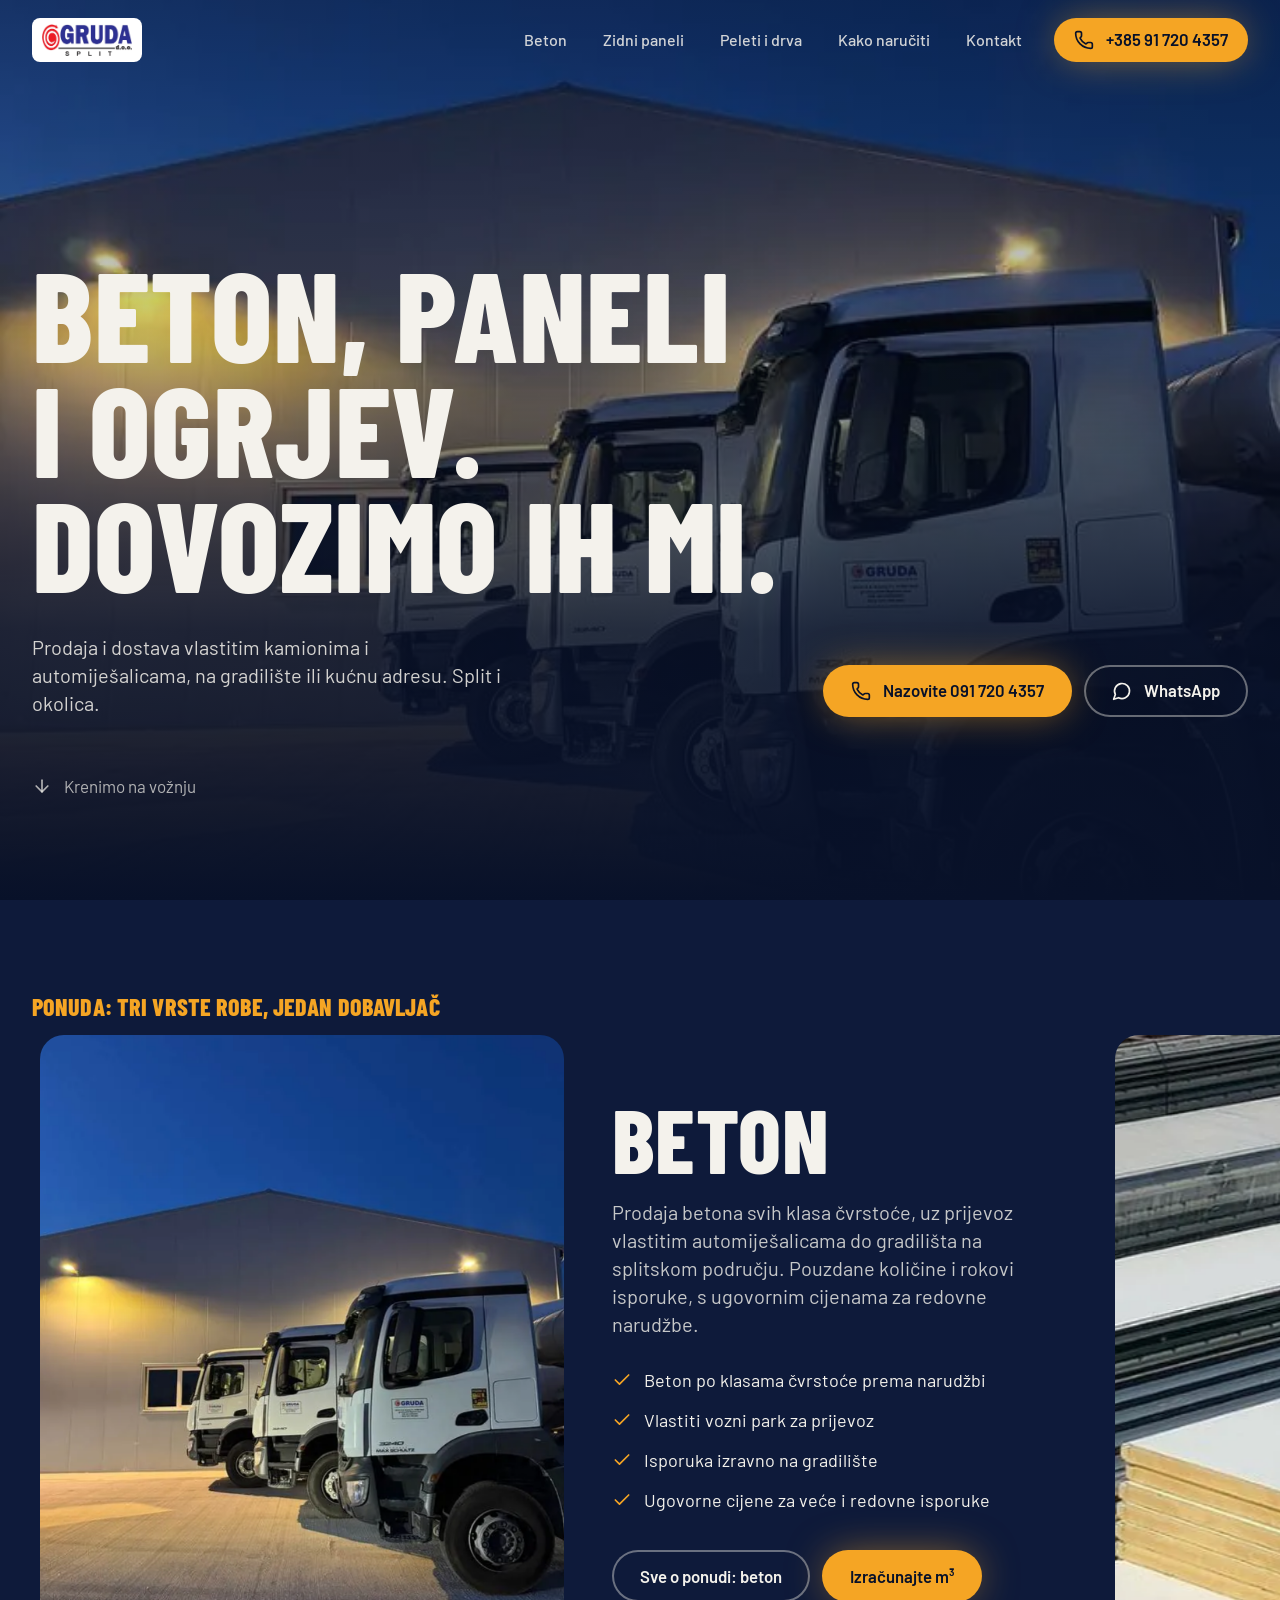
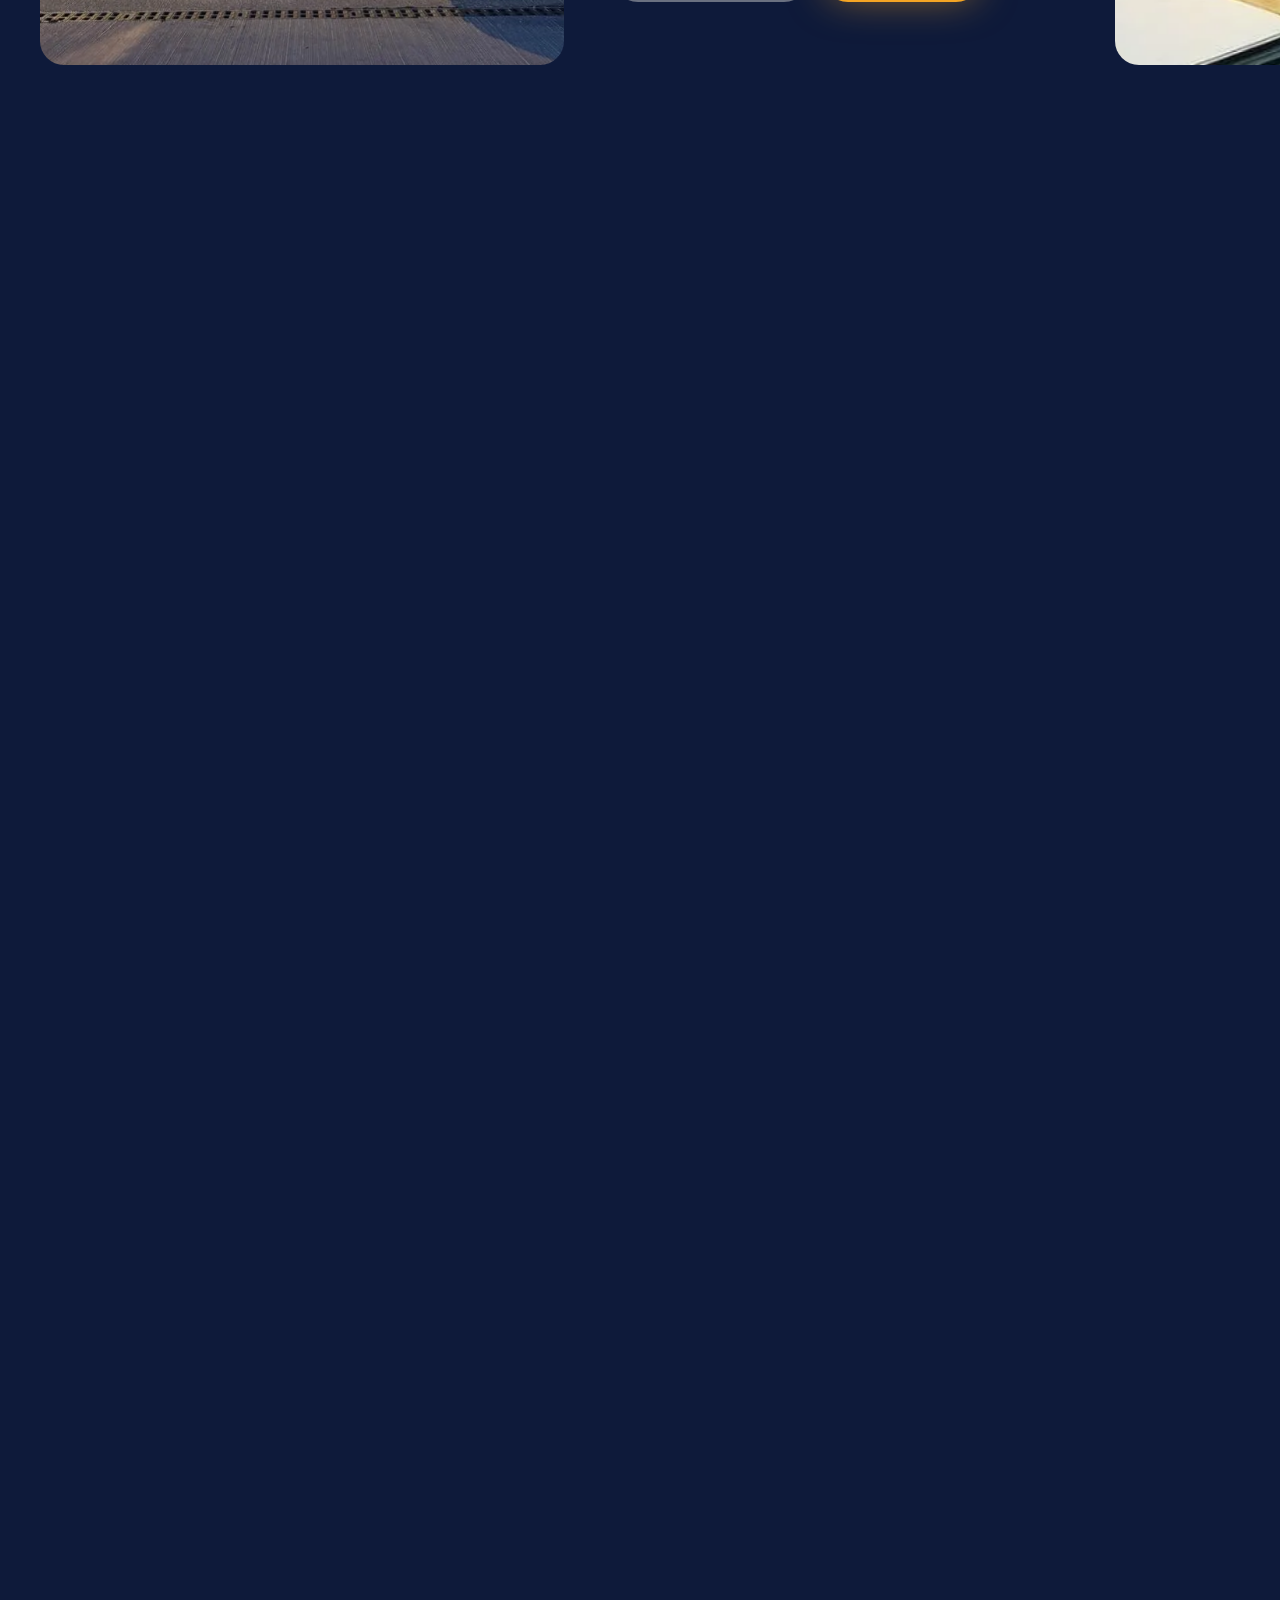
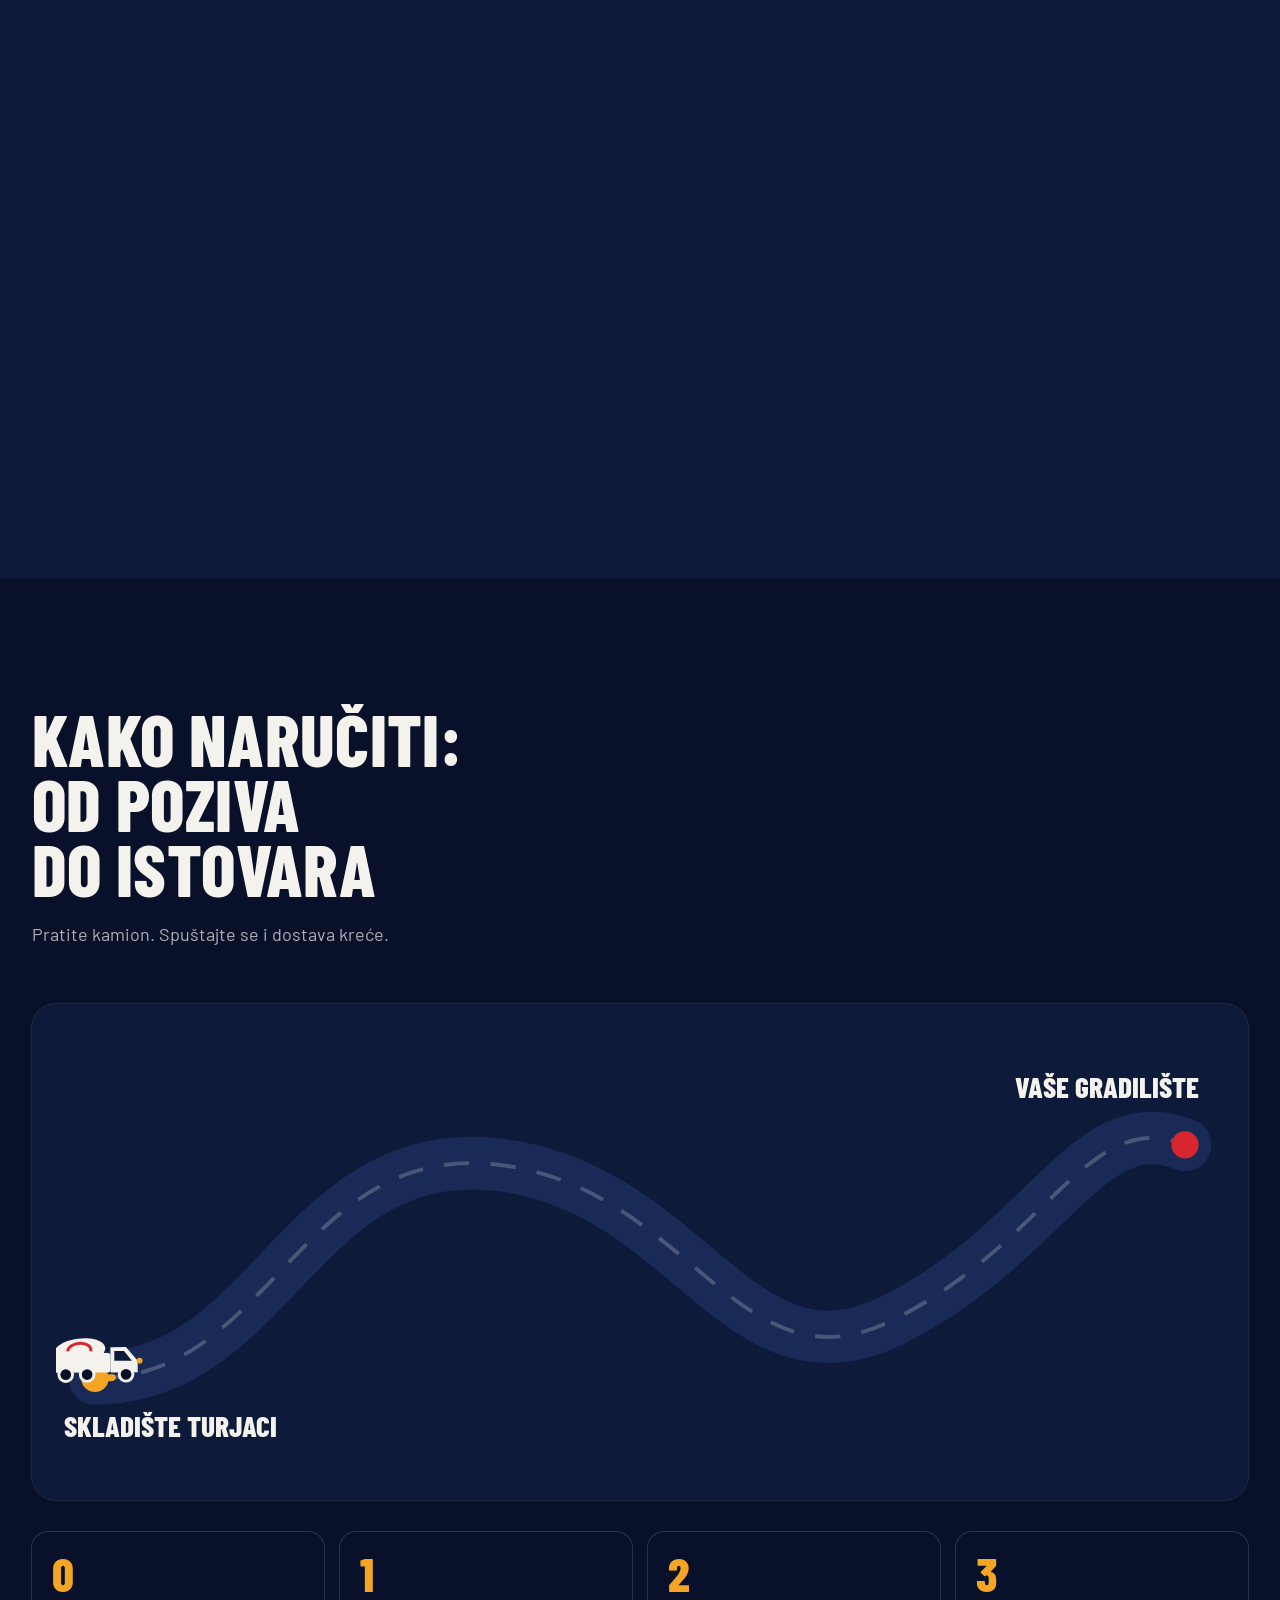
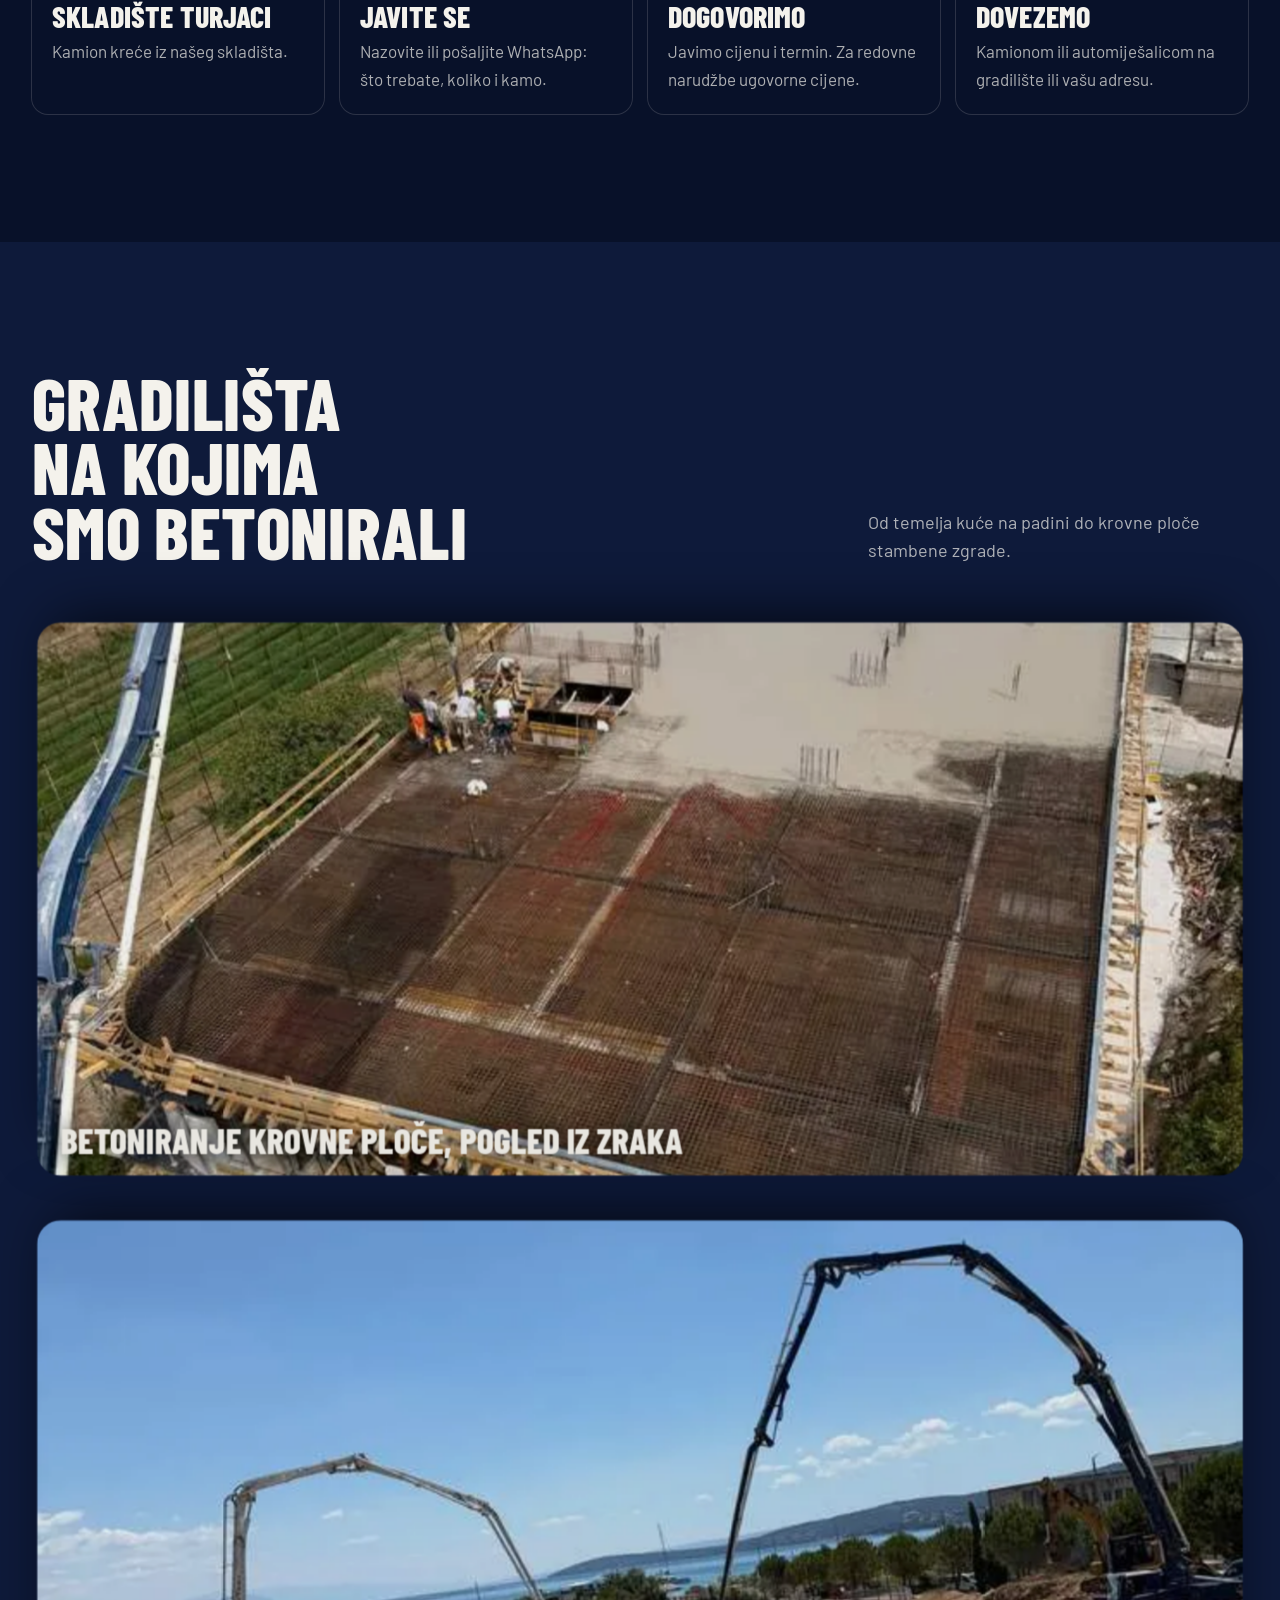
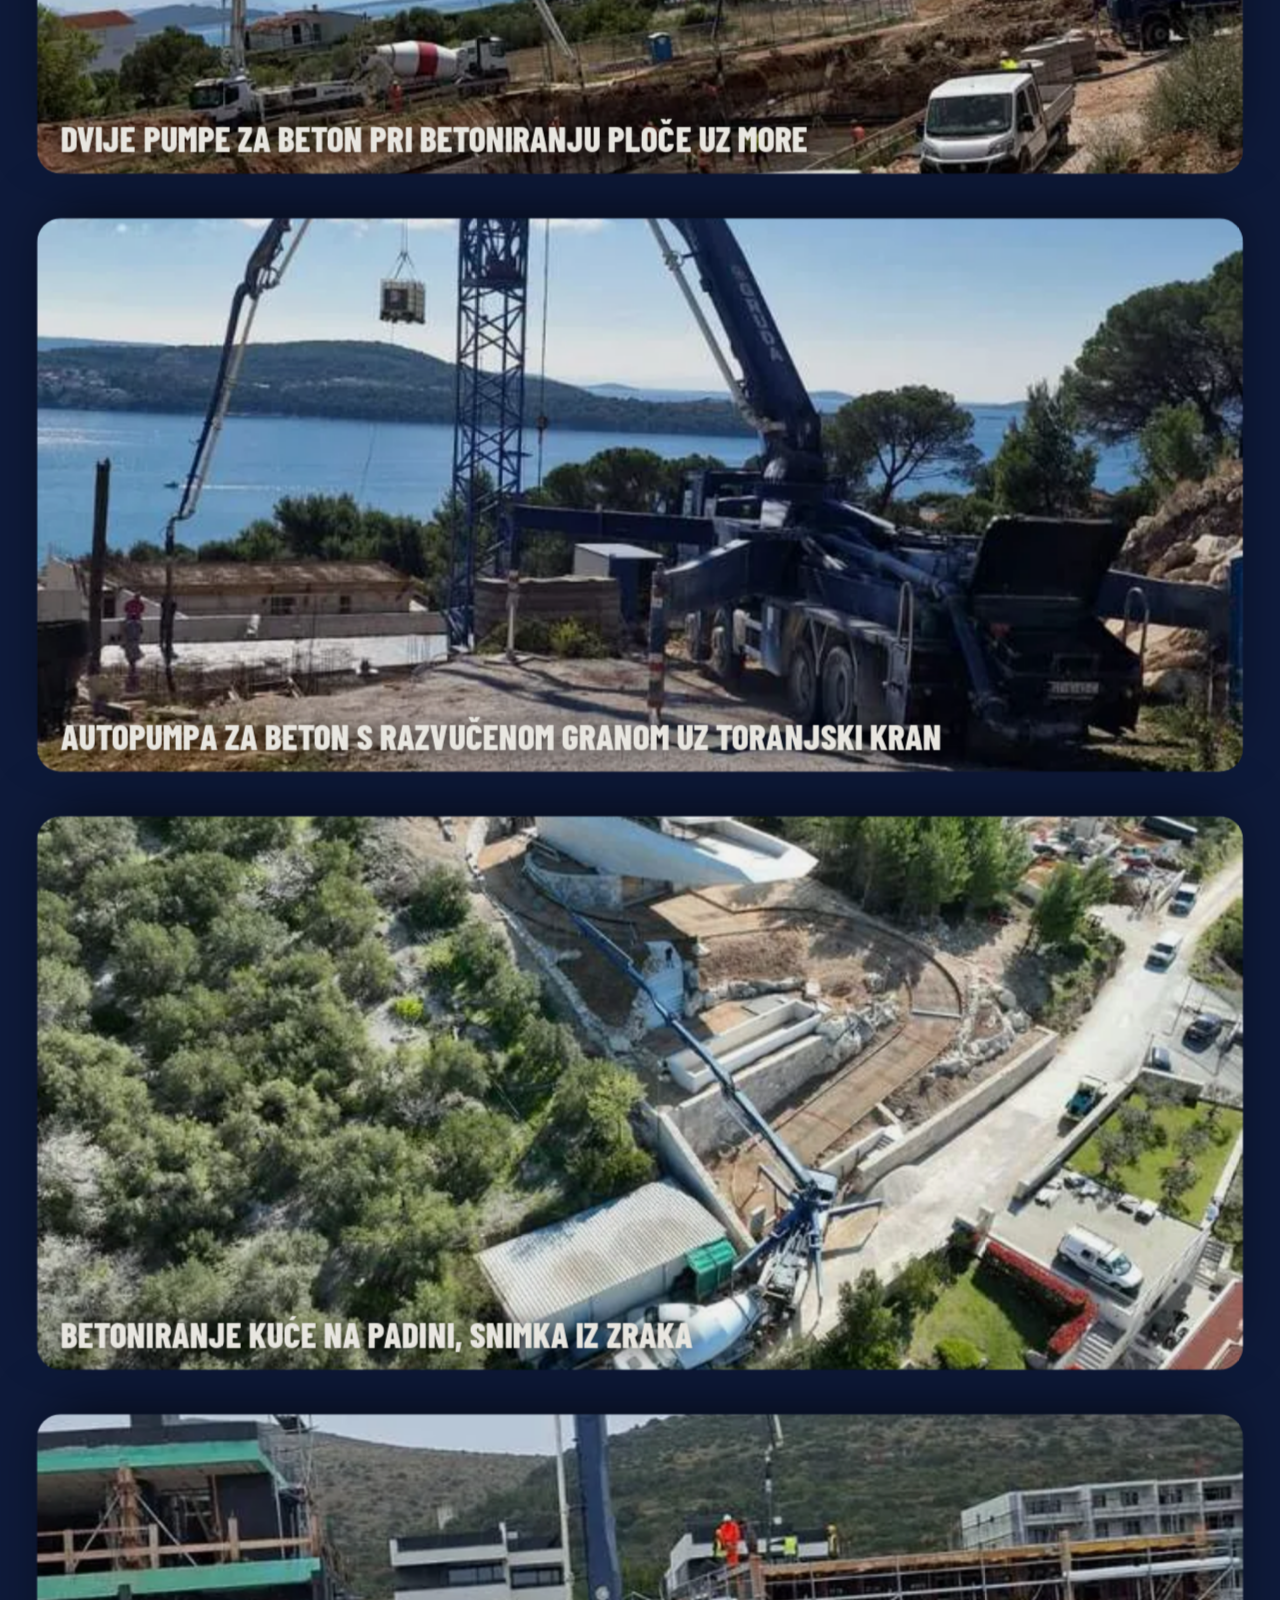
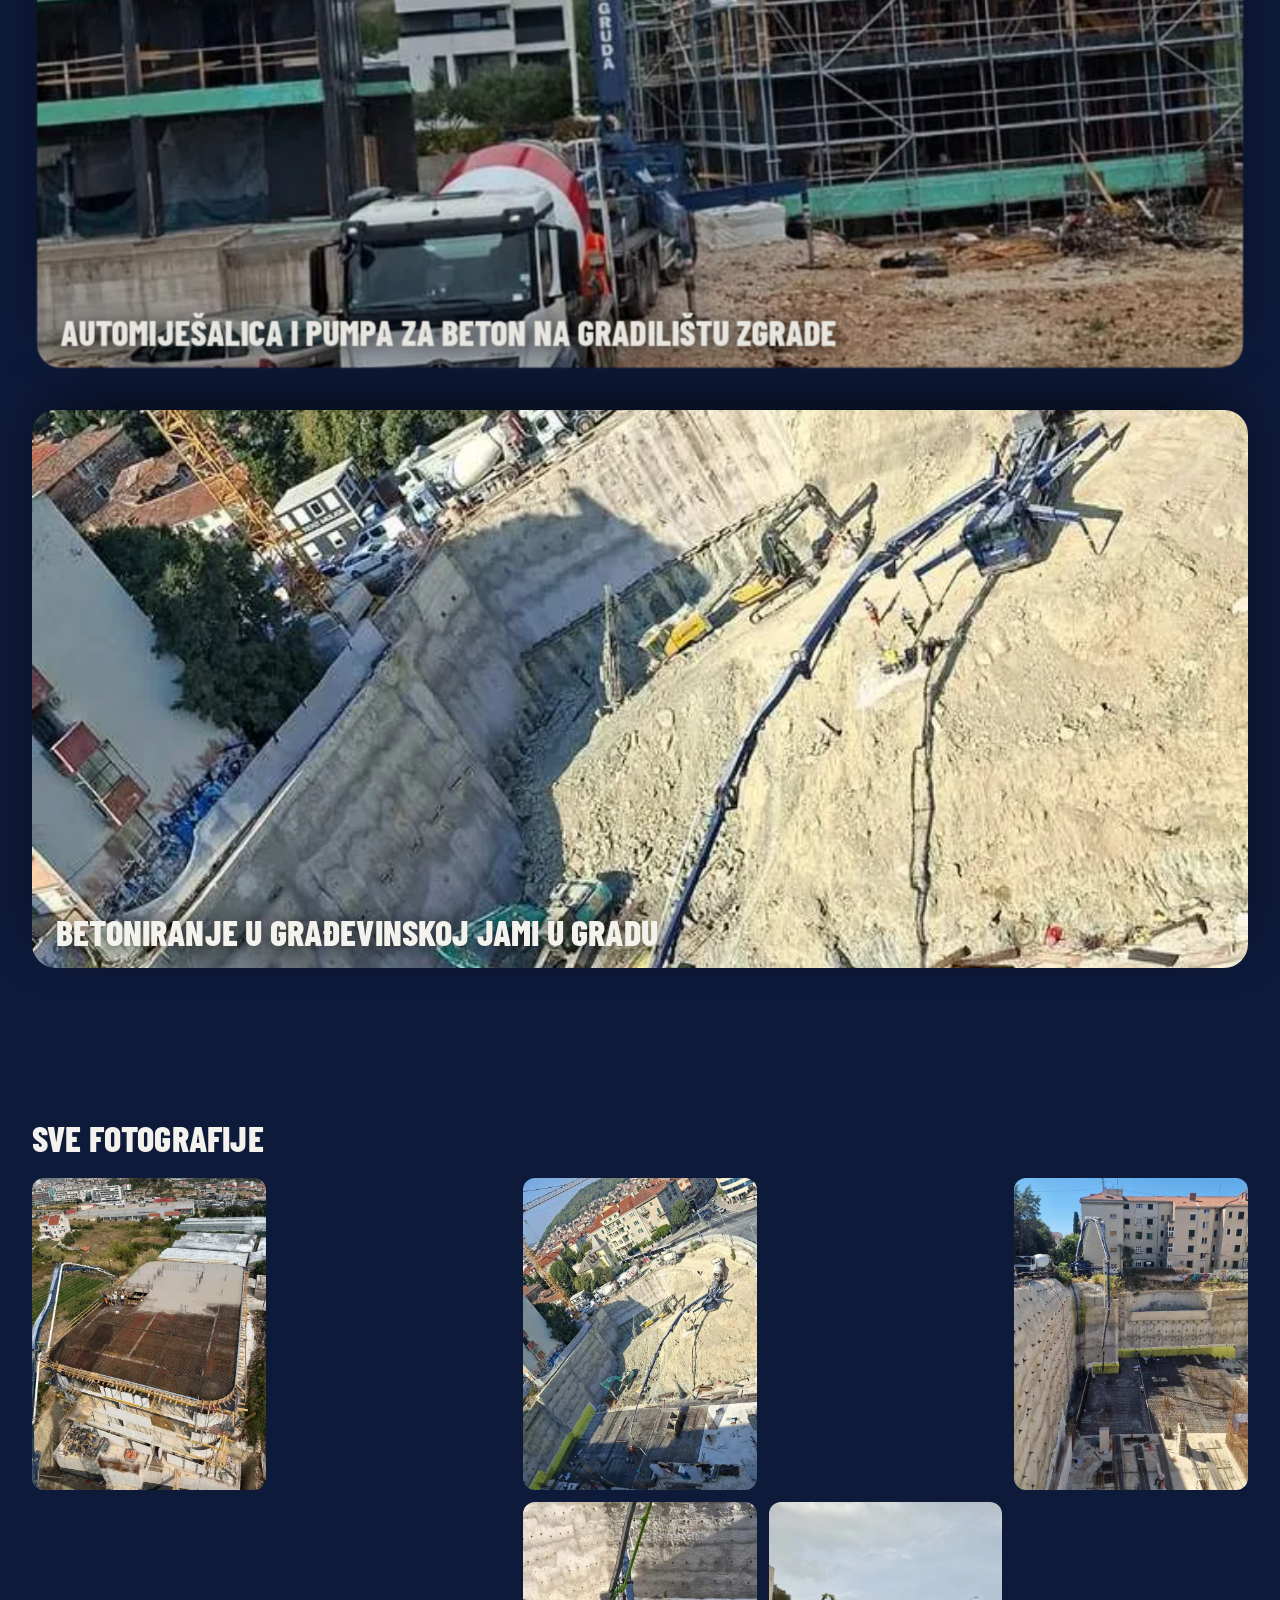
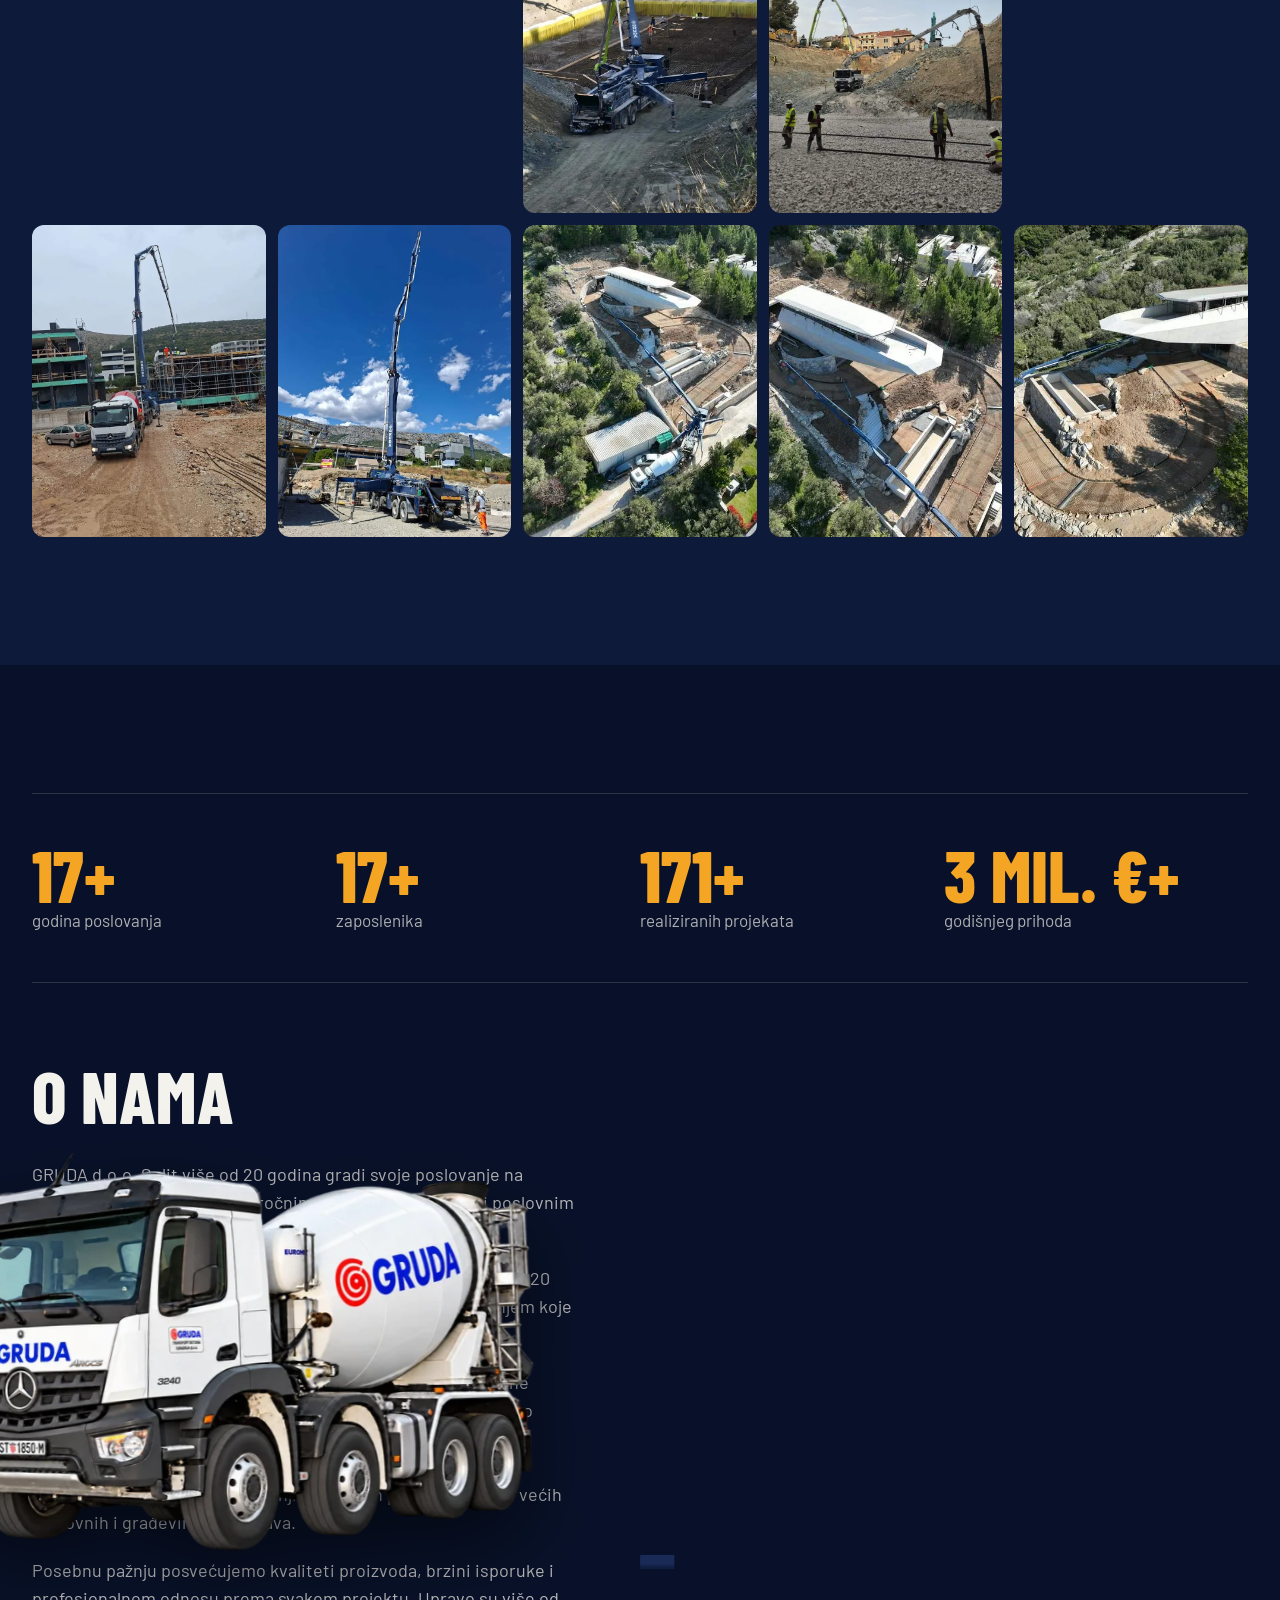
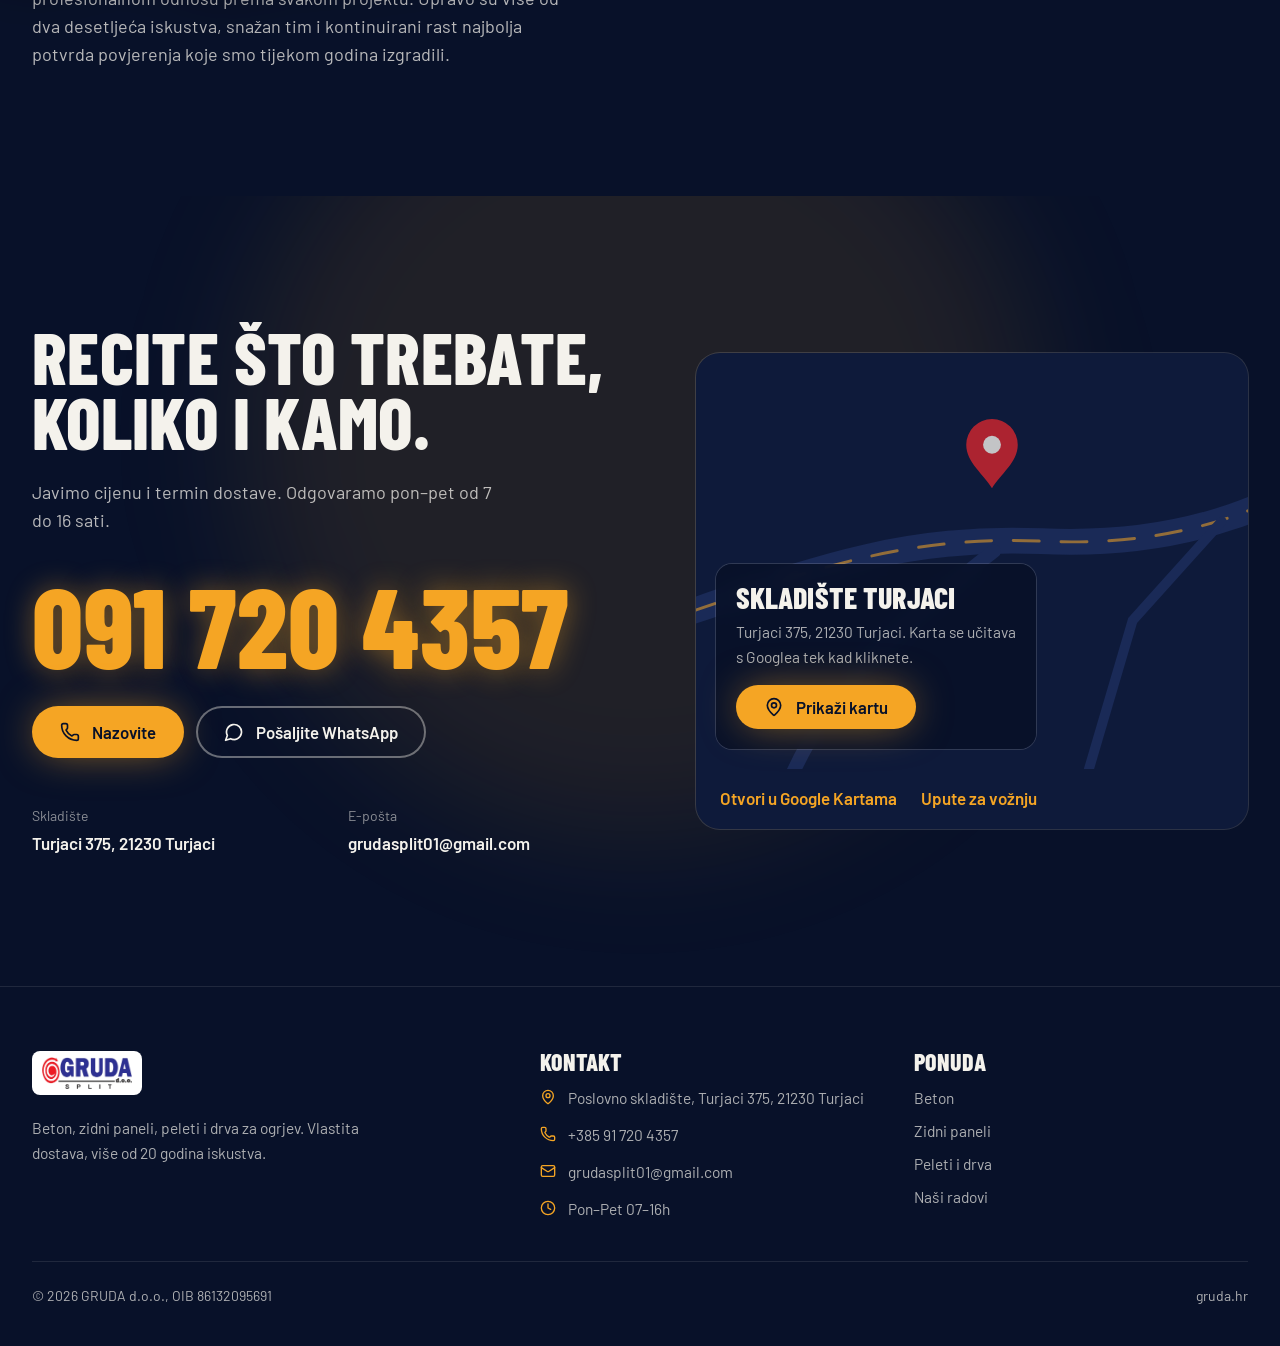
==== commit 1888b3eb: "Maknuta spirala; blaže i postupno zatamnjenje fotografija u hrpi radova Fotografija je zbog animacij" ====
--- a/index.html
+++ b/index.html
@@ -19,7 +19,7 @@
 <meta property="og:image" content="https://gruda.hr/og-image.jpg">
 <meta name="twitter:card" content="summary_large_image">
 <link rel="preload" href="/fonts/barlow-condensed-800-latin.woff2" as="font" type="font/woff2" crossorigin>
-<link rel="stylesheet" href="/css/app.css?v=651f2111">
+<link rel="stylesheet" href="/css/app.css?v=06fe4d56">
 <script>if(!matchMedia('(prefers-reduced-motion: reduce)').matches){document.documentElement.classList.add('anim');setTimeout(function(){if(!window.gsap)document.documentElement.classList.remove('anim')},4000)}</script>
 <script src="/js/gsap.min.js" defer></script>
 <script src="/js/ScrollTrigger.min.js" defer></script>
@@ -48,7 +48,6 @@
 </div>
 <a href="#ponuda" data-hero-dolje class="mt-14 inline-flex items-center gap-3 text-kamion/70 hover:text-reflektor"><svg class="size-5 animate-bounce" viewBox="0 0 24 24" fill="none" stroke="currentColor" stroke-width="2" stroke-linecap="round" stroke-linejoin="round" aria-hidden="true" focusable="false"><path d="M12 5v14"/><path d="m19 12-7 7-7-7"/></svg>Krenimo na vožnju</a>
 </div>
-<div class="pointer-events-none absolute end-[-4rem] top-24 size-56 text-spirala opacity-90 sm:end-8 sm:size-72 lg:top-28 lg:size-96"><svg class="size-full" data-bubanj viewBox="-48 -48 296 296" aria-hidden="true" focusable="false"><path d="M108.0 100.0 L108.3 100.5 L108.6 101.0 L108.9 101.5 L109.2 102.1 L109.4 102.7 L109.5 103.3 L109.6 104.0 L109.7 104.7 L109.7 105.4 L109.7 106.1 L109.6 106.8 L109.5 107.6 L109.3 108.3 L109.1 109.1 L108.8 109.8 L108.5 110.6 L108.1 111.3 L107.6 112.0 L107.1 112.7 L106.5 113.4 L105.9 114.1 L105.2 114.7 L104.5 115.3 L103.7 115.9 L102.9 116.4 L102.0 116.9 L101.1 117.3 L100.1 117.7 L99.1 118.0 L98.1 118.3 L97.0 118.5 L95.9 118.6 L94.8 118.7 L93.6 118.7 L92.5 118.7 L91.3 118.5 L90.1 118.3 L88.9 118.0 L87.7 117.7 L86.5 117.2 L85.4 116.7 L84.2 116.1 L83.1 115.4 L82.0 114.7 L80.9 113.9 L79.9 113.0 L78.9 112.0 L77.9 110.9 L77.1 109.8 L76.2 108.7 L75.4 107.4 L74.7 106.1 L74.1 104.8 L73.5 103.3 L73.0 101.9 L72.6 100.4 L72.3 98.8 L72.1 97.3 L71.9 95.7 L71.9 94.0 L71.9 92.4 L72.0 90.7 L72.3 89.0 L72.6 87.3 L73.1 85.7 L73.6 84.0 L74.3 82.4 L75.0 80.8 L75.9 79.2 L76.8 77.6 L77.9 76.1 L79.0 74.6 L80.3 73.2 L81.6 71.9 L83.0 70.6 L84.5 69.4 L86.1 68.2 L87.8 67.2 L89.5 66.2 L91.4 65.4 L93.2 64.6 L95.2 63.9 L97.2 63.4 L99.2 62.9 L101.3 62.6 L103.4 62.4 L105.6 62.3 L107.7 62.3 L109.9 62.5 L112.1 62.8 L114.3 63.2 L116.5 63.7 L118.6 64.4 L120.8 65.2 L122.9 66.1 L124.9 67.1 L127.0 68.3 L128.9 69.6 L130.8 71.1 L132.7 72.6 L134.4 74.3 L136.1 76.0 L137.7 77.9 L139.1 79.9 L140.5 82.0 L141.8 84.1 L142.9 86.4 L144.0 88.7 L144.9 91.1 L145.6 93.6 L146.3 96.1 L146.8 98.7 L147.1 101.3 L147.3 104.0 L147.4 106.7 L147.3 109.4 L147.0 112.1 L146.6 114.8 L146.0 117.5 L145.3 120.2 L144.4 122.8 L143.3 125.4 L142.1 128.0 L140.8 130.5 L139.3 133.0 L137.6 135.3 L135.8 137.6 L133.9 139.8 L131.8 142.0 L129.6 144.0 L127.3 145.8 L124.9 147.6 L122.3 149.2 L119.7 150.7 L116.9 152.1 L114.1 153.3 L111.1 154.3 L108.1 155.2 L105.1 155.9 L102.0 156.4 L98.8 156.8 L95.6 157.0 L92.4 157.0 L89.2 156.8 L85.9 156.5 L82.7 155.9 L79.5 155.2 L76.3 154.3 L73.1 153.2 L70.0 151.9 L67.0 150.4 L64.0 148.8 L61.1 147.0 L58.3 145.0 L55.6 142.8 L53.1 140.5 L50.6 138.1 L48.3 135.4 L46.1 132.7 L44.0 129.8 L42.1 126.7 L40.4 123.6 L38.9 120.3 L37.5 117.0 L36.3 113.5 L35.3 110.0 L34.5 106.4 L33.9 102.8 L33.5 99.1 L33.3 95.3 L33.3 91.6 L33.6 87.8 L34.0 84.0 L34.7 80.3 L35.5 76.5 L36.6 72.8 L37.9 69.2 L39.5 65.6 L41.2 62.1 L43.1 58.7 L45.2 55.3 L47.6 52.1 L50.1 49.0 L52.8 46.0 L55.6 43.2 L58.7 40.5 L61.9 38.0 L65.2 35.7 L68.7 33.5 L72.4 31.6 L76.1 29.8 L80.0 28.3 L83.9 26.9 L88.0 25.8 L92.1 24.9 L96.3 24.2 L100.5 23.8 L104.8 23.6 L109.1 23.6 L113.4 23.9 L117.7 24.4 L122.0 25.2 L126.3 26.2 L130.5 27.5 L134.6 29.0 L138.7 30.7 L142.7 32.7 L146.6 34.9 L150.4 37.4 L154.0 40.0 L157.5 42.9 L160.9 45.9 L164.1 49.2 L167.1 52.7 L169.9 56.3 L172.6 60.1 L175.0 64.1 L177.2 68.2 L179.2 72.4 L180.9 76.8 L182.4 81.3 L183.7 85.8 L184.7 90.5 L185.4 95.2 L185.9 100.0 L186.1 104.8 L186.1 109.7 L185.7 114.5 L185.1 119.3 L184.2 124.2 L183.1 128.9 L181.7 133.7 L180.0 138.3 L178.0 142.9 L175.8 147.4 L173.3 151.7 L170.6 155.9 L167.6 160.0 L164.4 164.0 L161.0 167.7 L157.3 171.3 L153.4 174.6 L149.4 177.8 L145.1 180.7 L140.7 183.4 L136.1 185.9 L131.4 188.1 L126.5 190.1 L121.5 191.7 L116.4 193.1 L111.2 194.2 L106.0 195.1 L100.7 195.6 L95.3 195.8 L89.9 195.8 L84.5 195.4 L79.2 194.7 L73.8 193.8 L68.5 192.5 L63.3 190.9 L58.1 189.0 L53.0 186.8 L48.1 184.4 L43.3 181.6 L38.6 178.6 L34.1 175.3 L29.7 171.8 L25.6 168.0 L21.6 163.9 L17.9 159.7 L14.4 155.2 L11.1 150.5 L8.2 145.6 L5.4 140.5 L3.0 135.3 L0.8 129.9 L-1.0 124.4 L-2.6 118.8 L-3.8 113.1 L-4.7 107.3 L-5.3 101.5 L-5.6 95.6 L-5.5 89.7 L-5.1 83.7 L-4.4 77.8 L-3.3 71.9 L-1.9 66.1 L-0.2 60.3 L1.9 54.7 L4.3 49.1 L7.0 43.7 L10.0 38.4 L13.3 33.2 L16.9 28.3 L20.8 23.5 L24.9 18.9 L29.3 14.6 L34.0 10.5 L38.9 6.7 L44.1 3.1 L49.4 -0.2 L54.9 -3.2 L60.6 -5.8 L66.5 -8.2 L72.5 -10.2 L78.6 -11.9 L84.9 -13.3 L91.2 -14.3 L97.6 -15.0 L104.0 -15.3 L110.5 -15.2 L117.0 -14.8 L123.4 -14.0 L129.8 -12.9 L136.2 -11.3 L142.5 -9.5 L148.7 -7.2 L154.7 -4.7 L160.7 -1.8 L166.4 1.5 L172.0 5.1 L177.5 9.0 L182.6 13.2 L187.6 17.7 L192.3 22.5 L196.8 27.6 L201.0 32.9 L204.9 38.5 L208.4 44.3 L211.7 50.3 L214.6 56.5 L217.2 62.8 L219.4 69.3 L221.3 76.0 L222.8 82.7 L223.9 89.6 L224.6 96.5 L225.0 103.5 L224.9 110.5 L224.5 117.5 L223.7 124.5 L222.5 131.4 L220.8 138.3 L218.8 145.1 L216.4 151.8 L213.7 158.4 L210.5 164.9 L207.0 171.1 L203.2 177.2 L199.0 183.0 L194.4 188.7 L189.6 194.1 L184.4 199.2 L178.9 204.0 L173.2 208.5 L167.2 212.8 L161.0 216.6 L154.5 220.2 L147.8 223.4 L141.0 226.2" fill="none" stroke="currentColor" stroke-width="15" stroke-linecap="round"/><path d="M121.7 236.7 L142.9 211.3 L154.6 232.6Z" fill="currentColor"/></svg></div>
 </section>
 
 <section id="ponuda" data-usluge class="relative overflow-hidden bg-noc">
@@ -210,9 +209,6 @@
 gsap.to('[data-reflektor]',{filter:'brightness(1) saturate(1)',duration:2.2,ease:'power2.out',delay:.2});
 gsap.to('[data-hero-zum]',{scale:1.18,yPercent:8,ease:'none',scrollTrigger:{trigger:'[data-hero]',start:'top top',end:'bottom top',scrub:true}});
 gsap.from('[data-hero-dolje]',{y:30,opacity:0,duration:1,ease:E,stagger:.12,delay:.7});
-/* bubanj: vrti se dok se stranica pomiče */
-document.querySelectorAll('[data-bubanj]').forEach(function(b){gsap.fromTo(b,{rotate:-360,opacity:0},{rotate:0,opacity:1,duration:2.4,ease:'expo.out',delay:.3});
-ScrollTrigger.create({start:0,end:'max',onUpdate:function(s){gsap.to(b,{rotate:'+='+(s.getVelocity()/18),duration:.6,ease:'power2.out',overwrite:'auto'})}})});
 /* elementi koji ulaze */
 gsap.utils.toArray('[data-udji]').forEach(function(el){gsap.to(el,{opacity:1,y:0,x:0,duration:1,ease:E,scrollTrigger:{trigger:el,start:'top 85%'}})});
 gsap.set('[data-udji]',{y:40});gsap.set('[data-udji="lijevo"]',{y:0,x:-60});gsap.set('[data-udji="desno"]',{y:0,x:60});
@@ -233,7 +229,7 @@
 st.forEach(function(el,k){el.classList.toggle('upaljeno',s.progress>=(k+1)/(st.length+1)-.02)})}}})}
 /* hrpa fotografija radova */
 gsap.utils.toArray('[data-hrpa] > div').forEach(function(k,n,svi){if(n===svi.length-1)return;
-gsap.to(k.firstElementChild,{scale:.9,filter:'brightness(.45)',ease:'none',scrollTrigger:{trigger:svi[n+1],start:'top bottom',end:'top 20%',scrub:true}})});
+gsap.fromTo(k.firstElementChild,{scale:1,filter:'brightness(1)'},{scale:.95,filter:'brightness(.7)',ease:'none',scrollTrigger:{trigger:svi[n+1],start:'top 60%',end:'top 10%',scrub:1.2}})});
 /* brojke */
 gsap.utils.toArray('[data-broj]').forEach(function(el){var cilj=parseFloat(el.dataset.broj),suf=el.dataset.suf||'',o={v:0};
 gsap.to(o,{v:cilj,duration:2,ease:'power2.out',scrollTrigger:{trigger:el,start:'top 85%'},onUpdate:function(){el.textContent=Math.round(o.v)+suf}})});
--- a/css/app.css
+++ b/css/app.css
@@ -1,2 +1,2 @@
 /*! tailwindcss v4.3.3 | MIT License | https://tailwindcss.com */
-@layer properties{@supports (((-webkit-hyphens:none)) and (not (margin-trim:inline))) or ((-moz-orient:inline) and (not (color:rgb(from red r g b)))){*,:before,:after,::backdrop{--tw-translate-x:0;--tw-translate-y:0;--tw-translate-z:0;--tw-scale-x:1;--tw-scale-y:1;--tw-scale-z:1;--tw-rotate-x:initial;--tw-rotate-y:initial;--tw-rotate-z:initial;--tw-skew-x:initial;--tw-skew-y:initial;--tw-space-y-reverse:0;--tw-border-style:solid;--tw-gradient-position:initial;--tw-gradient-from:#0000;--tw-gradient-via:#0000;--tw-gradient-to:#0000;--tw-gradient-stops:initial;--tw-gradient-via-stops:initial;--tw-gradient-from-position:0%;--tw-gradient-via-position:50%;--tw-gradient-to-position:100%;--tw-leading:initial;--tw-font-weight:initial;--tw-ordinal:initial;--tw-slashed-zero:initial;--tw-numeric-figure:initial;--tw-numeric-spacing:initial;--tw-numeric-fraction:initial;--tw-shadow:0 0 #0000;--tw-shadow-color:initial;--tw-shadow-alpha:100%;--tw-inset-shadow:0 0 #0000;--tw-inset-shadow-color:initial;--tw-inset-shadow-alpha:100%;--tw-ring-color:initial;--tw-ring-shadow:0 0 #0000;--tw-inset-ring-color:initial;--tw-inset-ring-shadow:0 0 #0000;--tw-ring-inset:initial;--tw-ring-offset-width:0px;--tw-ring-offset-color:#fff;--tw-ring-offset-shadow:0 0 #0000;--tw-blur:initial;--tw-brightness:initial;--tw-contrast:initial;--tw-grayscale:initial;--tw-hue-rotate:initial;--tw-invert:initial;--tw-opacity:initial;--tw-saturate:initial;--tw-sepia:initial;--tw-drop-shadow:initial;--tw-drop-shadow-color:initial;--tw-drop-shadow-alpha:100%;--tw-drop-shadow-size:initial;--tw-backdrop-blur:initial;--tw-backdrop-brightness:initial;--tw-backdrop-contrast:initial;--tw-backdrop-grayscale:initial;--tw-backdrop-hue-rotate:initial;--tw-backdrop-invert:initial;--tw-backdrop-opacity:initial;--tw-backdrop-saturate:initial;--tw-backdrop-sepia:initial;--tw-duration:initial;--tw-outline-style:solid;--tw-tracking:initial}}}@layer theme{:root,:host{--font-sans:"Barlow", ui-sans-serif, system-ui, -apple-system, "Segoe UI", sans-serif;--font-mono:ui-monospace, SFMono-Regular, Menlo, Monaco, Consolas, "Liberation Mono", "Courier New", monospace;--color-white:#fff;--spacing:.25rem;--container-xs:20rem;--container-sm:24rem;--container-3xl:48rem;--container-4xl:56rem;--text-sm:.875rem;--text-sm--line-height:calc(1.25 / .875);--text-base:1rem;--text-base--line-height:calc(1.5 / 1);--text-lg:1.125rem;--text-lg--line-height:calc(1.75 / 1.125);--text-xl:1.25rem;--text-xl--line-height:calc(1.75 / 1.25);--text-2xl:1.5rem;--text-2xl--line-height:calc(2 / 1.5);--text-3xl:1.875rem;--text-3xl--line-height:calc(2.25 / 1.875);--text-4xl:2.25rem;--text-4xl--line-height:calc(2.5 / 2.25);--text-5xl:3rem;--text-5xl--line-height:1;--text-6xl:3.75rem;--text-6xl--line-height:1;--text-7xl:4.5rem;--text-7xl--line-height:1;--font-weight-medium:500;--font-weight-semibold:600;--font-weight-extrabold:800;--leading-relaxed:1.625;--radius-md:.375rem;--radius-lg:.5rem;--radius-xl:.75rem;--radius-2xl:1rem;--radius-3xl:1.5rem;--animate-bounce:bounce 1s infinite;--blur-xl:24px;--blur-3xl:64px;--default-transition-duration:.15s;--default-transition-timing-function:cubic-bezier(.4, 0, .2, 1);--default-font-family:var(--font-sans);--default-mono-font-family:var(--font-mono);--font-cesta:"Barlow Condensed", "Arial Narrow", sans-serif;--color-noc:#0e1a3a;--color-noc-duboka:#081129;--color-noc-svijetla:#1a2a57;--color-reflektor:#f5a524;--color-reflektor-svijetli:#ffd07a;--color-kamion:#f4f2ec;--color-spirala:#d7262e}}@layer base{*,:after,:before,::backdrop{box-sizing:border-box;border:0 solid;margin:0;padding:0}::file-selector-button{box-sizing:border-box;border:0 solid;margin:0;padding:0}html,:host{-webkit-text-size-adjust:100%;tab-size:4;line-height:1.5;font-family:var(--default-font-family,-apple-system, BlinkMacSystemFont, "Segoe UI", Roboto, "Helvetica Neue", "Noto Sans", Arial, sans-serif, "Apple Color Emoji", "Segoe UI Emoji", "Segoe UI Symbol", "Noto Color Emoji");font-feature-settings:var(--default-font-feature-settings,normal);font-variation-settings:var(--default-font-variation-settings,normal);-webkit-tap-highlight-color:transparent}hr{height:0;color:inherit;border-top-width:1px}abbr:where([title]){-webkit-text-decoration:underline dotted;text-decoration:underline dotted}h1,h2,h3,h4,h5,h6{font-size:inherit;font-weight:inherit}a{color:inherit;-webkit-text-decoration:inherit;-webkit-text-decoration:inherit;-webkit-text-decoration:inherit;text-decoration:inherit}b,strong{font-weight:bolder}code,kbd,samp,pre{font-family:var(--default-mono-font-family,ui-monospace, SFMono-Regular, Menlo, Monaco, Consolas, "Liberation Mono", "Courier New", monospace);font-feature-settings:var(--default-mono-font-feature-settings,normal);font-variation-settings:var(--default-mono-font-variation-settings,normal);font-size:1em}small{font-size:80%}sub,sup{vertical-align:baseline;font-size:75%;line-height:0;position:relative}sub{bottom:-.25em}sup{top:-.5em}table{text-indent:0;border-color:inherit;border-collapse:collapse}:-moz-focusring:where(:not(iframe)){outline:auto}progress{vertical-align:baseline}summary{display:list-item}ol,ul,menu{list-style:none}img,svg,video,canvas,audio,iframe,embed,object{vertical-align:middle;display:block}img,video{max-width:100%;height:auto}button,input,select,optgroup,textarea{font:inherit;font-feature-settings:inherit;font-variation-settings:inherit;letter-spacing:inherit;color:inherit;opacity:1;background-color:#0000;border-radius:0}::file-selector-button{font:inherit;font-feature-settings:inherit;font-variation-settings:inherit;letter-spacing:inherit;color:inherit;opacity:1;background-color:#0000;border-radius:0}:where(select:is([multiple],[size])) optgroup{font-weight:bolder}:where(select:is([multiple],[size])) optgroup option{padding-inline-start:20px}::file-selector-button{margin-inline-end:4px}::placeholder{opacity:1}@supports (not ((-webkit-appearance:-apple-pay-button))) or (contain-intrinsic-size:1px){::placeholder{color:currentColor}@supports (color:color-mix(in lab, red, red)){::placeholder{color:color-mix(in oklab, currentcolor 50%, transparent)}}}textarea{resize:vertical}::-webkit-search-decoration{-webkit-appearance:none}::-webkit-date-and-time-value{min-height:1lh;text-align:inherit}::-webkit-datetime-edit{display:inline-flex}::-webkit-datetime-edit-fields-wrapper{padding:0}::-webkit-datetime-edit{padding-block:0}::-webkit-datetime-edit-year-field{padding-block:0}::-webkit-datetime-edit-month-field{padding-block:0}::-webkit-datetime-edit-day-field{padding-block:0}::-webkit-datetime-edit-hour-field{padding-block:0}::-webkit-datetime-edit-minute-field{padding-block:0}::-webkit-datetime-edit-second-field{padding-block:0}::-webkit-datetime-edit-millisecond-field{padding-block:0}::-webkit-datetime-edit-meridiem-field{padding-block:0}::-webkit-calendar-picker-indicator{line-height:1}:-moz-ui-invalid{box-shadow:none}button,input:where([type=button],[type=reset],[type=submit]){appearance:button}::file-selector-button{appearance:button}::-webkit-inner-spin-button{height:auto}::-webkit-outer-spin-button{height:auto}[hidden]:where(:not([hidden=until-found])){display:none!important}html{-webkit-tap-highlight-color:transparent}body{background-color:var(--color-noc);font-family:var(--font-sans);--tw-leading:var(--leading-relaxed);font-size:1.0625rem;line-height:var(--leading-relaxed);color:var(--color-kamion);-webkit-font-smoothing:antialiased;-moz-osx-font-smoothing:grayscale;overflow-x:clip}h1,h2,h3,.cesta{font-family:var(--font-cesta);--tw-leading:.9;--tw-font-weight:var(--font-weight-extrabold);line-height:.9;font-weight:var(--font-weight-extrabold);--tw-tracking:.005em;letter-spacing:.005em;text-transform:uppercase;text-wrap:balance}:where(a,button,summary,[tabindex]):focus-visible{outline-style:var(--tw-outline-style);outline-offset:2px;outline-width:3px;outline-color:var(--color-reflektor)}::selection{background-color:var(--color-reflektor);color:var(--color-noc-duboka)}}@layer components{.gumb{min-height:calc(var(--spacing) * 13);justify-content:center;align-items:center;gap:calc(var(--spacing) * 3);padding-inline:calc(var(--spacing) * 7);--tw-font-weight:var(--font-weight-semibold);font-size:1.05rem;font-weight:var(--font-weight-semibold);transition-property:color,background-color,border-color,outline-color,text-decoration-color,fill,stroke,--tw-gradient-from,--tw-gradient-via,--tw-gradient-to,opacity,box-shadow,transform,translate,scale,rotate,filter,-webkit-backdrop-filter,backdrop-filter,display,content-visibility,overlay,pointer-events;transition-timing-function:var(--tw-ease,var(--default-transition-timing-function));transition-duration:var(--tw-duration,var(--default-transition-duration));--tw-duration:.3s;border-radius:3.40282e38px;transition-duration:.3s;display:inline-flex}.gumb svg{width:calc(var(--spacing) * 5);height:calc(var(--spacing) * 5);flex-shrink:0}.gumb-svjetlo{background-color:var(--color-reflektor);color:var(--color-noc-duboka);--tw-shadow:0 0 40px -6px var(--tw-shadow-color,currentcolor);box-shadow:var(--tw-inset-shadow), var(--tw-inset-ring-shadow), var(--tw-ring-offset-shadow), var(--tw-ring-shadow), var(--tw-shadow);--tw-shadow-color:#f5a52499}@supports (color:color-mix(in lab, red, red)){.gumb-svjetlo{--tw-shadow-color:color-mix(in oklab, color-mix(in oklab, var(--color-reflektor) 60%, transparent) var(--tw-shadow-alpha), transparent)}}@media (hover:hover){.gumb-svjetlo:hover{background-color:var(--color-reflektor-svijetli);--tw-shadow-color:#f5a524}@supports (color:color-mix(in lab, red, red)){.gumb-svjetlo:hover{--tw-shadow-color:color-mix(in oklab, var(--color-reflektor) var(--tw-shadow-alpha), transparent)}}}.gumb-obrub{color:var(--color-kamion);--tw-ring-shadow:var(--tw-ring-inset,) 0 0 0 calc(2px + var(--tw-ring-offset-width)) var(--tw-ring-color,currentcolor);box-shadow:var(--tw-inset-shadow), var(--tw-inset-ring-shadow), var(--tw-ring-offset-shadow), var(--tw-ring-shadow), var(--tw-shadow);--tw-ring-color:#f4f2ec66}@supports (color:color-mix(in lab, red, red)){.gumb-obrub{--tw-ring-color:color-mix(in oklab, var(--color-kamion) 40%, transparent)}}.gumb-obrub{--tw-ring-inset:inset}@media (hover:hover){.gumb-obrub:hover{background-color:var(--color-kamion);color:var(--color-noc-duboka)}}.faq summary::-webkit-details-marker{display:none}.faq details[open] .faq-znak{transform:rotate(45deg)}.cesta-crta{stroke-dasharray:26 22}}@layer utilities{.pointer-events-none{pointer-events:none}.sr-only{clip-path:inset(50%);white-space:nowrap;border-width:0;width:1px;height:1px;margin:-1px;padding:0;position:absolute;overflow:hidden}.absolute{position:absolute}.fixed{position:fixed}.relative{position:relative}.sticky{position:sticky}.inset-0{inset:0}.inset-x-0{inset-inline:0}.start-1\/2{inset-inline-start:50%}.start-5{inset-inline-start:calc(var(--spacing) * 5)}.start-6{inset-inline-start:calc(var(--spacing) * 6)}.-end-10{inset-inline-end:calc(var(--spacing) * -10)}.end-4{inset-inline-end:calc(var(--spacing) * 4)}.end-5{inset-inline-end:calc(var(--spacing) * 5)}.end-\[-4rem\]{inset-inline-end:-4rem}.-top-40{top:calc(var(--spacing) * -40)}.top-0{top:0}.top-4{top:calc(var(--spacing) * 4)}.top-6{top:calc(var(--spacing) * 6)}.top-10{top:calc(var(--spacing) * 10)}.top-24{top:calc(var(--spacing) * 24)}.top-full{top:100%}.bottom-0{bottom:0}.bottom-4{bottom:calc(var(--spacing) * 4)}.bottom-5{bottom:calc(var(--spacing) * 5)}.isolate{isolation:isolate}.-z-10{z-index:calc(10 * -1)}.-z-20{z-index:calc(20 * -1)}.z-10{z-index:10}.z-40{z-index:40}.z-50{z-index:50}.z-\[60\]{z-index:60}.z-\[100\]{z-index:100}.float-left{float:left}.clear-both{clear:both}.m-0{margin:0}.m-5{margin:calc(var(--spacing) * 5)}.mx-2{margin-inline:calc(var(--spacing) * 2)}.mx-auto{margin-inline:auto}.me-auto{margin-inline-end:auto}.mt-1{margin-top:var(--spacing)}.mt-2{margin-top:calc(var(--spacing) * 2)}.mt-3{margin-top:calc(var(--spacing) * 3)}.mt-4{margin-top:calc(var(--spacing) * 4)}.mt-5{margin-top:calc(var(--spacing) * 5)}.mt-6{margin-top:calc(var(--spacing) * 6)}.mt-7{margin-top:calc(var(--spacing) * 7)}.mt-8{margin-top:calc(var(--spacing) * 8)}.mt-9{margin-top:calc(var(--spacing) * 9)}.mt-10{margin-top:calc(var(--spacing) * 10)}.mt-12{margin-top:calc(var(--spacing) * 12)}.mt-14{margin-top:calc(var(--spacing) * 14)}.mt-16{margin-top:calc(var(--spacing) * 16)}.mt-20{margin-top:calc(var(--spacing) * 20)}.mb-2{margin-bottom:calc(var(--spacing) * 2)}.mb-3{margin-bottom:calc(var(--spacing) * 3)}.mb-4{margin-bottom:calc(var(--spacing) * 4)}.mb-10{margin-bottom:calc(var(--spacing) * 10)}.mb-12{margin-bottom:calc(var(--spacing) * 12)}.mb-14{margin-bottom:calc(var(--spacing) * 14)}.block{display:block}.contents{display:contents}.flex{display:flex}.grid{display:grid}.hidden{display:none}.inline-block{display:inline-block}.inline-flex{display:inline-flex}.aspect-\[3\/4\]{aspect-ratio:3/4}.size-4{width:calc(var(--spacing) * 4);height:calc(var(--spacing) * 4)}.size-5{width:calc(var(--spacing) * 5);height:calc(var(--spacing) * 5)}.size-6{width:calc(var(--spacing) * 6);height:calc(var(--spacing) * 6)}.size-10{width:calc(var(--spacing) * 10);height:calc(var(--spacing) * 10)}.size-12{width:calc(var(--spacing) * 12);height:calc(var(--spacing) * 12)}.size-48{width:calc(var(--spacing) * 48);height:calc(var(--spacing) * 48)}.size-56{width:calc(var(--spacing) * 56);height:calc(var(--spacing) * 56)}.size-72{width:calc(var(--spacing) * 72);height:calc(var(--spacing) * 72)}.size-\[50rem\]{width:50rem;height:50rem}.size-full{width:100%;height:100%}.h-1{height:var(--spacing)}.h-3{height:calc(var(--spacing) * 3)}.h-8{height:calc(var(--spacing) * 8)}.h-20{height:calc(var(--spacing) * 20)}.h-\[50svh\]{height:50svh}.h-\[62svh\]{height:62svh}.h-auto{height:auto}.max-h-\[calc\(100dvh-11rem\)\]{max-height:calc(100dvh - 11rem)}.max-h-\[calc\(100svh-5rem\)\]{max-height:calc(100svh - 5rem)}.min-h-11{min-height:calc(var(--spacing) * 11)}.min-h-12{min-height:calc(var(--spacing) * 12)}.min-h-\[22rem\]{min-height:22rem}.min-h-\[26rem\]{min-height:26rem}.min-h-\[92svh\]{min-height:92svh}.min-h-\[100svh\]{min-height:100svh}.w-auto{width:auto}.w-full{width:100%}.w-screen{width:100vw}.max-w-3xl{max-width:var(--container-3xl)}.max-w-4xl{max-width:var(--container-4xl)}.max-w-\[12ch\]{max-width:12ch}.max-w-\[13ch\]{max-width:13ch}.max-w-\[14ch\]{max-width:14ch}.max-w-\[16ch\]{max-width:16ch}.max-w-\[38ch\]{max-width:38ch}.max-w-\[40ch\]{max-width:40ch}.max-w-\[42ch\]{max-width:42ch}.max-w-\[44ch\]{max-width:44ch}.max-w-\[46ch\]{max-width:46ch}.max-w-\[48ch\]{max-width:48ch}.max-w-\[50ch\]{max-width:50ch}.max-w-\[52ch\]{max-width:52ch}.max-w-\[60ch\]{max-width:60ch}.max-w-\[80\%\]{max-width:80%}.max-w-\[86rem\]{max-width:86rem}.max-w-sm{max-width:var(--container-sm)}.max-w-xs{max-width:var(--container-xs)}.shrink-0{flex-shrink:0}.origin-bottom{transform-origin:bottom}.origin-left{transform-origin:0}.-translate-x-1\/2{--tw-translate-x:calc(calc(1 / 2 * 100%) * -1);translate:var(--tw-translate-x) var(--tw-translate-y)}.scale-x-0{--tw-scale-x:0%;scale:var(--tw-scale-x) var(--tw-scale-y)}.transform{transform:var(--tw-rotate-x,) var(--tw-rotate-y,) var(--tw-rotate-z,) var(--tw-skew-x,) var(--tw-skew-y,)}.animate-bounce{animation:var(--animate-bounce)}.cursor-pointer{cursor:pointer}.list-none{list-style-type:none}.grid-cols-1{grid-template-columns:repeat(1,minmax(0,1fr))}.grid-cols-2{grid-template-columns:repeat(2,minmax(0,1fr))}.grid-cols-3{grid-template-columns:repeat(3,minmax(0,1fr))}.flex-col{flex-direction:column}.flex-wrap{flex-wrap:wrap}.place-items-center{place-items:center}.place-items-end{place-items:end}.content-end{align-content:flex-end}.items-baseline{align-items:baseline}.items-center{align-items:center}.items-end{align-items:flex-end}.items-start{align-items:flex-start}.justify-between{justify-content:space-between}.justify-center{justify-content:center}.justify-start{justify-content:flex-start}.justify-items-center{justify-items:center}.gap-1\.5{gap:calc(var(--spacing) * 1.5)}.gap-2{gap:calc(var(--spacing) * 2)}.gap-3{gap:calc(var(--spacing) * 3)}.gap-4{gap:calc(var(--spacing) * 4)}.gap-5{gap:calc(var(--spacing) * 5)}.gap-6{gap:calc(var(--spacing) * 6)}.gap-8{gap:calc(var(--spacing) * 8)}.gap-10{gap:calc(var(--spacing) * 10)}.gap-14{gap:calc(var(--spacing) * 14)}:where(.space-y-2>:not(:last-child)){--tw-space-y-reverse:0;margin-block-start:calc(calc(var(--spacing) * 2) * var(--tw-space-y-reverse));margin-block-end:calc(calc(var(--spacing) * 2) * calc(1 - var(--tw-space-y-reverse)))}:where(.space-y-3>:not(:last-child)){--tw-space-y-reverse:0;margin-block-start:calc(calc(var(--spacing) * 3) * var(--tw-space-y-reverse));margin-block-end:calc(calc(var(--spacing) * 3) * calc(1 - var(--tw-space-y-reverse)))}.gap-x-6{column-gap:calc(var(--spacing) * 6)}.gap-y-2{row-gap:calc(var(--spacing) * 2)}.gap-y-10{row-gap:calc(var(--spacing) * 10)}.justify-self-start{justify-self:flex-start}.overflow-hidden{overflow:hidden}.overflow-x-clip{overflow-x:clip}.overflow-y-auto{overflow-y:auto}.rounded-2xl{border-radius:var(--radius-2xl)}.rounded-3xl{border-radius:var(--radius-3xl)}.rounded-full{border-radius:3.40282e38px}.rounded-lg{border-radius:var(--radius-lg)}.rounded-md{border-radius:var(--radius-md)}.rounded-xl{border-radius:var(--radius-xl)}.border-0{border-style:var(--tw-border-style);border-width:0}.border-y{border-block-style:var(--tw-border-style);border-block-width:1px}.border-t{border-top-style:var(--tw-border-style);border-top-width:1px}.border-b{border-bottom-style:var(--tw-border-style);border-bottom-width:1px}.border-kamion\/10{border-color:#f4f2ec1a}@supports (color:color-mix(in lab, red, red)){.border-kamion\/10{border-color:color-mix(in oklab, var(--color-kamion) 10%, transparent)}}.border-kamion\/15{border-color:#f4f2ec26}@supports (color:color-mix(in lab, red, red)){.border-kamion\/15{border-color:color-mix(in oklab, var(--color-kamion) 15%, transparent)}}.bg-kamion\/10{background-color:#f4f2ec1a}@supports (color:color-mix(in lab, red, red)){.bg-kamion\/10{background-color:color-mix(in oklab, var(--color-kamion) 10%, transparent)}}.bg-noc{background-color:var(--color-noc)}.bg-noc-duboka{background-color:var(--color-noc-duboka)}.bg-noc-duboka\/60{background-color:#08112999}@supports (color:color-mix(in lab, red, red)){.bg-noc-duboka\/60{background-color:color-mix(in oklab, var(--color-noc-duboka) 60%, transparent)}}.bg-noc-duboka\/90{background-color:#081129e6}@supports (color:color-mix(in lab, red, red)){.bg-noc-duboka\/90{background-color:color-mix(in oklab, var(--color-noc-duboka) 90%, transparent)}}.bg-noc-duboka\/95{background-color:#081129f2}@supports (color:color-mix(in lab, red, red)){.bg-noc-duboka\/95{background-color:color-mix(in oklab, var(--color-noc-duboka) 95%, transparent)}}.bg-noc-duboka\/98{background-color:#081129fa}@supports (color:color-mix(in lab, red, red)){.bg-noc-duboka\/98{background-color:color-mix(in oklab, var(--color-noc-duboka) 98%, transparent)}}.bg-noc-svijetla{background-color:var(--color-noc-svijetla)}.bg-reflektor{background-color:var(--color-reflektor)}.bg-reflektor\/10{background-color:#f5a5241a}@supports (color:color-mix(in lab, red, red)){.bg-reflektor\/10{background-color:color-mix(in oklab, var(--color-reflektor) 10%, transparent)}}.bg-white{background-color:var(--color-white)}.bg-gradient-to-t{--tw-gradient-position:to top in oklab;background-image:linear-gradient(var(--tw-gradient-stops))}.bg-\[linear-gradient\(to_top\,\#081129_0\%\,rgb\(8_17_41\/\.85\)_30\%\,rgb\(8_17_41\/\.2\)_65\%\,rgb\(8_17_41\/\.55\)_100\%\)\]{background-image:linear-gradient(#0811298c 0%,#08112933 35%,#081129d9 70%,#081129 100%)}.bg-\[linear-gradient\(to_top\,\#081129_0\%\,rgb\(8_17_41\/\.88\)_35\%\,rgb\(8_17_41\/\.3\)_70\%\,rgb\(8_17_41\/\.6\)_100\%\)\]{background-image:linear-gradient(#08112999 0%,#0811294d 30%,#081129e0 65%,#081129 100%)}.from-noc-duboka{--tw-gradient-from:var(--color-noc-duboka);--tw-gradient-stops:var(--tw-gradient-via-stops,var(--tw-gradient-position), var(--tw-gradient-from) var(--tw-gradient-from-position), var(--tw-gradient-to) var(--tw-gradient-to-position))}.to-transparent{--tw-gradient-to:transparent;--tw-gradient-stops:var(--tw-gradient-via-stops,var(--tw-gradient-position), var(--tw-gradient-from) var(--tw-gradient-from-position), var(--tw-gradient-to) var(--tw-gradient-to-position))}.object-cover{object-fit:cover}.p-2{padding:calc(var(--spacing) * 2)}.p-3{padding:calc(var(--spacing) * 3)}.p-5{padding:calc(var(--spacing) * 5)}.p-6{padding:calc(var(--spacing) * 6)}.p-7{padding:calc(var(--spacing) * 7)}.px-2{padding-inline:calc(var(--spacing) * 2)}.px-2\.5{padding-inline:calc(var(--spacing) * 2.5)}.px-3{padding-inline:calc(var(--spacing) * 3)}.px-4{padding-inline:calc(var(--spacing) * 4)}.px-5{padding-inline:calc(var(--spacing) * 5)}.px-6{padding-inline:calc(var(--spacing) * 6)}.py-1\.5{padding-block:calc(var(--spacing) * 1.5)}.py-2{padding-block:calc(var(--spacing) * 2)}.py-4{padding-block:calc(var(--spacing) * 4)}.py-12{padding-block:calc(var(--spacing) * 12)}.py-16{padding-block:calc(var(--spacing) * 16)}.py-24{padding-block:calc(var(--spacing) * 24)}.py-32{padding-block:calc(var(--spacing) * 32)}.pt-2{padding-top:calc(var(--spacing) * 2)}.pt-5{padding-top:calc(var(--spacing) * 5)}.pt-6{padding-top:calc(var(--spacing) * 6)}.pt-16{padding-top:calc(var(--spacing) * 16)}.pt-24{padding-top:calc(var(--spacing) * 24)}.pt-36{padding-top:calc(var(--spacing) * 36)}.pb-6{padding-bottom:calc(var(--spacing) * 6)}.pb-10{padding-bottom:calc(var(--spacing) * 10)}.pb-16{padding-bottom:calc(var(--spacing) * 16)}.pb-28{padding-bottom:calc(var(--spacing) * 28)}.pb-\[10vh\]{padding-bottom:10vh}.pb-\[calc\(\.75rem\+env\(safe-area-inset-bottom\)\)\]{padding-bottom:calc(.75rem + env(safe-area-inset-bottom))}.text-center{text-align:center}.text-start{text-align:start}.text-2xl{font-size:var(--text-2xl);line-height:var(--tw-leading,var(--text-2xl--line-height))}.text-3xl{font-size:var(--text-3xl);line-height:var(--tw-leading,var(--text-3xl--line-height))}.text-4xl{font-size:var(--text-4xl);line-height:var(--tw-leading,var(--text-4xl--line-height))}.text-5xl{font-size:var(--text-5xl);line-height:var(--tw-leading,var(--text-5xl--line-height))}.text-6xl{font-size:var(--text-6xl);line-height:var(--tw-leading,var(--text-6xl--line-height))}.text-7xl{font-size:var(--text-7xl);line-height:var(--tw-leading,var(--text-7xl--line-height))}.text-lg{font-size:var(--text-lg);line-height:var(--tw-leading,var(--text-lg--line-height))}.text-sm{font-size:var(--text-sm);line-height:var(--tw-leading,var(--text-sm--line-height))}.text-xl{font-size:var(--text-xl);line-height:var(--tw-leading,var(--text-xl--line-height))}.text-\[\.97rem\]{font-size:.97rem}.text-\[clamp\(3\.2rem\,13vw\,7rem\)\]{font-size:clamp(3.2rem,13vw,7rem)}.text-\[clamp\(3\.4rem\,9vw\,8rem\)\]{font-size:clamp(3.4rem,9vw,8rem)}.text-\[clamp\(3\.6rem\,7vw\,6\.5rem\)\]{font-size:clamp(3.6rem,7vw,6.5rem)}.text-\[clamp\(3\.6rem\,10vw\,9rem\)\]{font-size:clamp(3.6rem,10vw,9rem)}.text-\[clamp\(4rem\,12vw\,6\.5rem\)\]{font-size:clamp(4rem,12vw,6.5rem)}.leading-none{--tw-leading:1;line-height:1}.font-semibold{--tw-font-weight:var(--font-weight-semibold);font-weight:var(--font-weight-semibold)}.whitespace-nowrap{white-space:nowrap}.text-kamion{color:var(--color-kamion)}.text-kamion\/45{color:#f4f2ec73}@supports (color:color-mix(in lab, red, red)){.text-kamion\/45{color:color-mix(in oklab, var(--color-kamion) 45%, transparent)}}.text-kamion\/55{color:#f4f2ec8c}@supports (color:color-mix(in lab, red, red)){.text-kamion\/55{color:color-mix(in oklab, var(--color-kamion) 55%, transparent)}}.text-kamion\/65{color:#f4f2eca6}@supports (color:color-mix(in lab, red, red)){.text-kamion\/65{color:color-mix(in oklab, var(--color-kamion) 65%, transparent)}}.text-kamion\/70{color:#f4f2ecb3}@supports (color:color-mix(in lab, red, red)){.text-kamion\/70{color:color-mix(in oklab, var(--color-kamion) 70%, transparent)}}.text-kamion\/75{color:#f4f2ecbf}@supports (color:color-mix(in lab, red, red)){.text-kamion\/75{color:color-mix(in oklab, var(--color-kamion) 75%, transparent)}}.text-kamion\/80{color:#f4f2eccc}@supports (color:color-mix(in lab, red, red)){.text-kamion\/80{color:color-mix(in oklab, var(--color-kamion) 80%, transparent)}}.text-kamion\/85{color:#f4f2ecd9}@supports (color:color-mix(in lab, red, red)){.text-kamion\/85{color:color-mix(in oklab, var(--color-kamion) 85%, transparent)}}.text-noc-duboka{color:var(--color-noc-duboka)}.text-reflektor{color:var(--color-reflektor)}.text-spirala{color:var(--color-spirala)}.normal-case{text-transform:none}.tabular-nums{--tw-numeric-spacing:tabular-nums;font-variant-numeric:var(--tw-ordinal,) var(--tw-slashed-zero,) var(--tw-numeric-figure,) var(--tw-numeric-spacing,) var(--tw-numeric-fraction,)}.\[color-scheme\:dark\]{color-scheme:dark}.opacity-80{opacity:.8}.opacity-90{opacity:.9}.shadow-\[0_-20px_60px_-20px_rgb\(0_0_0\/\.8\)\]{--tw-shadow:0 -20px 60px -20px var(--tw-shadow-color,#000c);box-shadow:var(--tw-inset-shadow), var(--tw-inset-ring-shadow), var(--tw-ring-offset-shadow), var(--tw-ring-shadow), var(--tw-shadow)}.shadow-\[0_30px_60px_-20px_rgb\(0_0_0\/\.8\)\]{--tw-shadow:0 30px 60px -20px var(--tw-shadow-color,#000c);box-shadow:var(--tw-inset-shadow), var(--tw-inset-ring-shadow), var(--tw-ring-offset-shadow), var(--tw-ring-shadow), var(--tw-shadow)}.ring-1{--tw-ring-shadow:var(--tw-ring-inset,) 0 0 0 calc(1px + var(--tw-ring-offset-width)) var(--tw-ring-color,currentcolor);box-shadow:var(--tw-inset-shadow), var(--tw-inset-ring-shadow), var(--tw-ring-offset-shadow), var(--tw-ring-shadow), var(--tw-shadow)}.ring-kamion\/10{--tw-ring-color:#f4f2ec1a}@supports (color:color-mix(in lab, red, red)){.ring-kamion\/10{--tw-ring-color:color-mix(in oklab, var(--color-kamion) 10%, transparent)}}.ring-kamion\/15{--tw-ring-color:#f4f2ec26}@supports (color:color-mix(in lab, red, red)){.ring-kamion\/15{--tw-ring-color:color-mix(in oklab, var(--color-kamion) 15%, transparent)}}.ring-kamion\/20{--tw-ring-color:#f4f2ec33}@supports (color:color-mix(in lab, red, red)){.ring-kamion\/20{--tw-ring-color:color-mix(in oklab, var(--color-kamion) 20%, transparent)}}.ring-kamion\/25{--tw-ring-color:#f4f2ec40}@supports (color:color-mix(in lab, red, red)){.ring-kamion\/25{--tw-ring-color:color-mix(in oklab, var(--color-kamion) 25%, transparent)}}.ring-kamion\/30{--tw-ring-color:#f4f2ec4d}@supports (color:color-mix(in lab, red, red)){.ring-kamion\/30{--tw-ring-color:color-mix(in oklab, var(--color-kamion) 30%, transparent)}}.ring-reflektor\/40{--tw-ring-color:#f5a52466}@supports (color:color-mix(in lab, red, red)){.ring-reflektor\/40{--tw-ring-color:color-mix(in oklab, var(--color-reflektor) 40%, transparent)}}.blur-3xl{--tw-blur:blur(var(--blur-3xl));filter:var(--tw-blur,) var(--tw-brightness,) var(--tw-contrast,) var(--tw-grayscale,) var(--tw-hue-rotate,) var(--tw-invert,) var(--tw-saturate,) var(--tw-sepia,) var(--tw-drop-shadow,)}.drop-shadow-\[0_2px_12px_rgb\(0_0_0\/\.8\)\]{--tw-drop-shadow-size:drop-shadow(0 2px 12px var(--tw-drop-shadow-color,#000c));--tw-drop-shadow:var(--tw-drop-shadow-size);filter:var(--tw-blur,) var(--tw-brightness,) var(--tw-contrast,) var(--tw-grayscale,) var(--tw-hue-rotate,) var(--tw-invert,) var(--tw-saturate,) var(--tw-sepia,) var(--tw-drop-shadow,)}.drop-shadow-\[0_30px_40px_rgb\(0_0_0\/\.55\)\]{--tw-drop-shadow-size:drop-shadow(0 30px 40px var(--tw-drop-shadow-color,#0000008c));--tw-drop-shadow:var(--tw-drop-shadow-size);filter:var(--tw-blur,) var(--tw-brightness,) var(--tw-contrast,) var(--tw-grayscale,) var(--tw-hue-rotate,) var(--tw-invert,) var(--tw-saturate,) var(--tw-sepia,) var(--tw-drop-shadow,)}.backdrop-blur{--tw-backdrop-blur:blur(8px);-webkit-backdrop-filter:var(--tw-backdrop-blur,) var(--tw-backdrop-brightness,) var(--tw-backdrop-contrast,) var(--tw-backdrop-grayscale,) var(--tw-backdrop-hue-rotate,) var(--tw-backdrop-invert,) var(--tw-backdrop-opacity,) var(--tw-backdrop-saturate,) var(--tw-backdrop-sepia,);backdrop-filter:var(--tw-backdrop-blur,) var(--tw-backdrop-brightness,) var(--tw-backdrop-contrast,) var(--tw-backdrop-grayscale,) var(--tw-backdrop-hue-rotate,) var(--tw-backdrop-invert,) var(--tw-backdrop-opacity,) var(--tw-backdrop-saturate,) var(--tw-backdrop-sepia,)}.backdrop-blur-xl{--tw-backdrop-blur:blur(var(--blur-xl));-webkit-backdrop-filter:var(--tw-backdrop-blur,) var(--tw-backdrop-brightness,) var(--tw-backdrop-contrast,) var(--tw-backdrop-grayscale,) var(--tw-backdrop-hue-rotate,) var(--tw-backdrop-invert,) var(--tw-backdrop-opacity,) var(--tw-backdrop-saturate,) var(--tw-backdrop-sepia,);backdrop-filter:var(--tw-backdrop-blur,) var(--tw-backdrop-brightness,) var(--tw-backdrop-contrast,) var(--tw-backdrop-grayscale,) var(--tw-backdrop-hue-rotate,) var(--tw-backdrop-invert,) var(--tw-backdrop-opacity,) var(--tw-backdrop-saturate,) var(--tw-backdrop-sepia,)}.transition{transition-property:color,background-color,border-color,outline-color,text-decoration-color,fill,stroke,--tw-gradient-from,--tw-gradient-via,--tw-gradient-to,opacity,box-shadow,transform,translate,scale,rotate,filter,-webkit-backdrop-filter,backdrop-filter,display,content-visibility,overlay,pointer-events;transition-timing-function:var(--tw-ease,var(--default-transition-timing-function));transition-duration:var(--tw-duration,var(--default-transition-duration))}.transition-\[background-color\,box-shadow\,backdrop-filter\]{transition-property:background-color,box-shadow,-webkit-backdrop-filter,backdrop-filter;transition-timing-function:var(--tw-ease,var(--default-transition-timing-function));transition-duration:var(--tw-duration,var(--default-transition-duration))}.transition-transform{transition-property:transform,translate,scale,rotate;transition-timing-function:var(--tw-ease,var(--default-transition-timing-function));transition-duration:var(--tw-duration,var(--default-transition-duration))}.duration-300{--tw-duration:.3s;transition-duration:.3s}.duration-500{--tw-duration:.5s;transition-duration:.5s}.duration-700{--tw-duration:.7s;transition-duration:.7s}@media (hover:hover){.group-hover\:scale-110:is(:where(.group):hover *){--tw-scale-x:110%;--tw-scale-y:110%;--tw-scale-z:110%;scale:var(--tw-scale-x) var(--tw-scale-y)}.group-hover\:brightness-110:is(:where(.group):hover *){--tw-brightness:brightness(110%);filter:var(--tw-blur,) var(--tw-brightness,) var(--tw-contrast,) var(--tw-grayscale,) var(--tw-hue-rotate,) var(--tw-invert,) var(--tw-saturate,) var(--tw-sepia,) var(--tw-drop-shadow,)}}.group-\[\.upaljeno\]\:text-noc-duboka:is(:where(.group).upaljeno *){color:var(--color-noc-duboka)}.group-\[\.upaljeno\]\:text-noc-duboka\/80:is(:where(.group).upaljeno *){color:#081129cc}@supports (color:color-mix(in lab, red, red)){.group-\[\.upaljeno\]\:text-noc-duboka\/80:is(:where(.group).upaljeno *){color:color-mix(in oklab, var(--color-noc-duboka) 80%, transparent)}}.placeholder\:text-kamion\/30::placeholder{color:#f4f2ec4d}@supports (color:color-mix(in lab, red, red)){.placeholder\:text-kamion\/30::placeholder{color:color-mix(in oklab, var(--color-kamion) 30%, transparent)}}.first\:mt-0:first-child{margin-top:0}.last\:border-0:last-child{border-style:var(--tw-border-style);border-width:0}.open\:ring-reflektor\/60:is([open],:popover-open,:open){--tw-ring-color:#f5a52499}@supports (color:color-mix(in lab, red, red)){.open\:ring-reflektor\/60:is([open],:popover-open,:open){--tw-ring-color:color-mix(in oklab, var(--color-reflektor) 60%, transparent)}}@media (hover:hover){.hover\:bg-kamion\/20:hover{background-color:#f4f2ec33}@supports (color:color-mix(in lab, red, red)){.hover\:bg-kamion\/20:hover{background-color:color-mix(in oklab, var(--color-kamion) 20%, transparent)}}.hover\:text-reflektor:hover{color:var(--color-reflektor)}.hover\:underline:hover{text-decoration-line:underline}.hover\:ring-reflektor:hover{--tw-ring-color:var(--color-reflektor)}}.focus\:not-sr-only:focus{clip-path:none;white-space:normal;width:auto;height:auto;margin:0;padding:0;position:static;overflow:visible}.focus\:fixed:focus{position:fixed}.focus\:start-3:focus{inset-inline-start:calc(var(--spacing) * 3)}.focus\:top-3:focus{top:calc(var(--spacing) * 3)}.focus\:ring-2:focus{--tw-ring-shadow:var(--tw-ring-inset,) 0 0 0 calc(2px + var(--tw-ring-offset-width)) var(--tw-ring-color,currentcolor);box-shadow:var(--tw-inset-shadow), var(--tw-inset-ring-shadow), var(--tw-ring-offset-shadow), var(--tw-ring-shadow), var(--tw-shadow)}.focus\:ring-reflektor:focus{--tw-ring-color:var(--color-reflektor)}.focus\:outline-none:focus{--tw-outline-style:none;outline-style:none}.has-\[\:checked\]\:bg-reflektor:has(:checked){background-color:var(--color-reflektor)}.has-\[\:checked\]\:text-noc-duboka:has(:checked){color:var(--color-noc-duboka)}.has-\[\:checked\]\:ring-reflektor:has(:checked){--tw-ring-color:var(--color-reflektor)}.has-\[\:focus-visible\]\:outline-3:has(:focus-visible){outline-style:var(--tw-outline-style);outline-width:3px}.has-\[\:focus-visible\]\:outline-reflektor:has(:focus-visible){outline-color:var(--color-reflektor)}.data-\[scrolled\=1\]\:bg-noc-duboka\/85[data-scrolled="1"]{background-color:#081129d9}@supports (color:color-mix(in lab, red, red)){.data-\[scrolled\=1\]\:bg-noc-duboka\/85[data-scrolled="1"]{background-color:color-mix(in oklab, var(--color-noc-duboka) 85%, transparent)}}.data-\[scrolled\=1\]\:shadow-\[0_10px_40px_-10px_rgb\(0_0_0\/\.6\)\][data-scrolled="1"]{--tw-shadow:0 10px 40px -10px var(--tw-shadow-color,#0009);box-shadow:var(--tw-inset-shadow), var(--tw-inset-ring-shadow), var(--tw-ring-offset-shadow), var(--tw-ring-shadow), var(--tw-shadow)}.data-\[scrolled\=1\]\:backdrop-blur-xl[data-scrolled="1"]{--tw-backdrop-blur:blur(var(--blur-xl));-webkit-backdrop-filter:var(--tw-backdrop-blur,) var(--tw-backdrop-brightness,) var(--tw-backdrop-contrast,) var(--tw-backdrop-grayscale,) var(--tw-backdrop-hue-rotate,) var(--tw-backdrop-invert,) var(--tw-backdrop-opacity,) var(--tw-backdrop-saturate,) var(--tw-backdrop-sepia,);backdrop-filter:var(--tw-backdrop-blur,) var(--tw-backdrop-brightness,) var(--tw-backdrop-contrast,) var(--tw-backdrop-grayscale,) var(--tw-backdrop-hue-rotate,) var(--tw-backdrop-invert,) var(--tw-backdrop-opacity,) var(--tw-backdrop-saturate,) var(--tw-backdrop-sepia,)}@media (min-width:40rem){.sm\:end-8{inset-inline-end:calc(var(--spacing) * 8)}.sm\:top-1\/2{top:50%}.sm\:bottom-auto{bottom:auto}.sm\:col-span-2{grid-column:span 2/span 2}.sm\:size-64{width:calc(var(--spacing) * 64);height:calc(var(--spacing) * 64)}.sm\:size-72{width:calc(var(--spacing) * 72);height:calc(var(--spacing) * 72)}.sm\:-translate-y-1\/2{--tw-translate-y:calc(calc(1 / 2 * 100%) * -1);translate:var(--tw-translate-x) var(--tw-translate-y)}.sm\:grid-cols-2{grid-template-columns:repeat(2,minmax(0,1fr))}.sm\:grid-cols-3{grid-template-columns:repeat(3,minmax(0,1fr))}.sm\:grid-cols-4{grid-template-columns:repeat(4,minmax(0,1fr))}.sm\:gap-4{gap:calc(var(--spacing) * 4)}.sm\:p-6{padding:calc(var(--spacing) * 6)}.sm\:p-8{padding:calc(var(--spacing) * 8)}.sm\:px-8{padding-inline:calc(var(--spacing) * 8)}.sm\:px-20{padding-inline:calc(var(--spacing) * 20)}.sm\:py-32{padding-block:calc(var(--spacing) * 32)}.sm\:pb-20{padding-bottom:calc(var(--spacing) * 20)}.sm\:pb-24{padding-bottom:calc(var(--spacing) * 24)}.sm\:text-4xl{font-size:var(--text-4xl);line-height:var(--tw-leading,var(--text-4xl--line-height))}.sm\:text-7xl{font-size:var(--text-7xl);line-height:var(--tw-leading,var(--text-7xl--line-height))}}@media (min-width:48rem){.md\:grid-cols-2{grid-template-columns:repeat(2,minmax(0,1fr))}.md\:grid-cols-\[1\.4fr_1fr_1fr\]{grid-template-columns:1.4fr 1fr 1fr}}@media (min-width:64rem){.lg\:absolute{position:absolute}.lg\:static{position:static}.lg\:sticky{position:sticky}.lg\:inset-x-0{inset-inline:0}.lg\:top-24{top:calc(var(--spacing) * 24)}.lg\:top-28{top:calc(var(--spacing) * 28)}.lg\:z-10{z-index:10}.lg\:flex{display:flex}.lg\:hidden{display:none}.lg\:inline-flex{display:inline-flex}.lg\:size-96{width:calc(var(--spacing) * 96);height:calc(var(--spacing) * 96)}.lg\:h-\[70svh\]{height:70svh}.lg\:max-h-none{max-height:none}.lg\:w-\[min\(84vw\,78rem\)\]{width:min(84vw,78rem)}.lg\:grid-cols-4{grid-template-columns:repeat(4,minmax(0,1fr))}.lg\:grid-cols-5{grid-template-columns:repeat(5,minmax(0,1fr))}.lg\:grid-cols-\[1\.1fr_1fr\]{grid-template-columns:1.1fr 1fr}.lg\:grid-cols-\[1\.2fr_1fr\]{grid-template-columns:1.2fr 1fr}.lg\:grid-cols-\[1\.15fr_1fr\]{grid-template-columns:1.15fr 1fr}.lg\:grid-cols-\[1\.35fr_1fr\]{grid-template-columns:1.35fr 1fr}.lg\:grid-cols-\[1fr_1\.1fr\]{grid-template-columns:1fr 1.1fr}.lg\:grid-cols-\[1fr_1\.4fr\]{grid-template-columns:1fr 1.4fr}.lg\:flex-row{flex-direction:row}.lg\:items-end{align-items:flex-end}.lg\:justify-between{justify-content:space-between}.lg\:justify-end{justify-content:flex-end}.lg\:gap-1{gap:var(--spacing)}.lg\:gap-12{gap:calc(var(--spacing) * 12)}.lg\:overflow-visible{overflow:visible}.lg\:rounded-full{border-radius:3.40282e38px}.lg\:border-0{border-style:var(--tw-border-style);border-width:0}.lg\:bg-transparent{background-color:#0000}.lg\:p-0{padding:0}.lg\:px-4{padding-inline:calc(var(--spacing) * 4)}.lg\:px-6{padding-inline:calc(var(--spacing) * 6)}.lg\:py-2\.5{padding-block:calc(var(--spacing) * 2.5)}.lg\:ps-\[max\(1rem\,calc\(\(100vw-86rem\)\/2\+\.5rem\)\)\]{padding-inline-start:max(1rem,50vw - 42.5rem)}.lg\:pe-\[max\(1rem\,calc\(\(100vw-86rem\)\/2\+\.5rem\)\)\]{padding-inline-end:max(1rem,50vw - 42.5rem)}.lg\:pt-0{padding-top:0}.lg\:pb-10{padding-bottom:calc(var(--spacing) * 10)}.lg\:text-base{font-size:var(--text-base);line-height:var(--tw-leading,var(--text-base--line-height))}.lg\:text-\[min\(calc\(\(52vw-6rem\)\/4\.6\)\,7rem\)\]{font-size:min(11.3043vw - 1.30435rem,7rem)}.lg\:font-medium{--tw-font-weight:var(--font-weight-medium);font-weight:var(--font-weight-medium)}.lg\:shadow-none{--tw-shadow:0 0 #0000;box-shadow:var(--tw-inset-shadow), var(--tw-inset-ring-shadow), var(--tw-ring-offset-shadow), var(--tw-ring-shadow), var(--tw-shadow)}.lg\:backdrop-blur-none{--tw-backdrop-blur: ;-webkit-backdrop-filter:var(--tw-backdrop-blur,) var(--tw-backdrop-brightness,) var(--tw-backdrop-contrast,) var(--tw-backdrop-grayscale,) var(--tw-backdrop-hue-rotate,) var(--tw-backdrop-invert,) var(--tw-backdrop-opacity,) var(--tw-backdrop-saturate,) var(--tw-backdrop-sepia,);backdrop-filter:var(--tw-backdrop-blur,) var(--tw-backdrop-brightness,) var(--tw-backdrop-contrast,) var(--tw-backdrop-grayscale,) var(--tw-backdrop-hue-rotate,) var(--tw-backdrop-invert,) var(--tw-backdrop-opacity,) var(--tw-backdrop-saturate,) var(--tw-backdrop-sepia,)}@media (hover:hover){.lg\:hover\:bg-kamion\/10:hover{background-color:#f4f2ec1a}@supports (color:color-mix(in lab, red, red)){.lg\:hover\:bg-kamion\/10:hover{background-color:color-mix(in oklab, var(--color-kamion) 10%, transparent)}}.lg\:hover\:text-kamion:hover{color:var(--color-kamion)}}}.\[\&\.upaljeno\]\:bg-reflektor.upaljeno{background-color:var(--color-reflektor)}.\[\&\.upaljeno\]\:text-noc-duboka.upaljeno{color:var(--color-noc-duboka)}.\[\&\.upaljeno\]\:ring-reflektor.upaljeno{--tw-ring-color:var(--color-reflektor)}.anim .rijec>span{display:inline-block;transform:translateY(110%)}.rijec{vertical-align:top;margin-bottom:-.06em;padding-bottom:.06em;display:inline-block;overflow:hidden}.anim [data-udji]{opacity:0}.anim [data-reflektor]{filter:brightness(.15)saturate(.4)}@media (min-width:1024px){.anim [data-vodoravno]{flex-direction:row;width:max-content}}@media (prefers-reduced-motion:reduce){.anim *{transition:none!important;animation:none!important}}}@font-face{font-family:Barlow;font-weight:400;font-display:swap;src:url(../fonts/barlow-400-latin.woff2)format("woff2");unicode-range:U+??,U+131,U+152-153,U+2BB-2BC,U+2C6,U+2DA,U+2DC,U+304,U+308,U+329,U+2000-206F,U+20AC,U+2122,U+2191,U+2193,U+2212,U+2215,U+FEFF,U+FFFD}@font-face{font-family:Barlow;font-weight:400;font-display:swap;src:url(../fonts/barlow-400-latin-ext.woff2)format("woff2");unicode-range:U+100-2BA,U+2BD-2C5,U+2C7-2CC,U+2CE-2D7,U+2DD-2FF,U+1E00-1E9F,U+20A0-20AB,U+20AD-20C0,U+2C60-2C7F,U+A720-A7FF}@font-face{font-family:Barlow;font-weight:500;font-display:swap;src:url(../fonts/barlow-500-latin.woff2)format("woff2");unicode-range:U+??,U+131,U+152-153,U+2BB-2BC,U+2C6,U+2DA,U+2DC,U+304,U+308,U+329,U+2000-206F,U+20AC,U+2122,U+2191,U+2193,U+2212,U+2215,U+FEFF,U+FFFD}@font-face{font-family:Barlow;font-weight:500;font-display:swap;src:url(../fonts/barlow-500-latin-ext.woff2)format("woff2");unicode-range:U+100-2BA,U+2BD-2C5,U+2C7-2CC,U+2CE-2D7,U+2DD-2FF,U+1E00-1E9F,U+20A0-20AB,U+20AD-20C0,U+2C60-2C7F,U+A720-A7FF}@font-face{font-family:Barlow;font-weight:600;font-display:swap;src:url(../fonts/barlow-600-latin.woff2)format("woff2");unicode-range:U+??,U+131,U+152-153,U+2BB-2BC,U+2C6,U+2DA,U+2DC,U+304,U+308,U+329,U+2000-206F,U+20AC,U+2122,U+2191,U+2193,U+2212,U+2215,U+FEFF,U+FFFD}@font-face{font-family:Barlow;font-weight:600;font-display:swap;src:url(../fonts/barlow-600-latin-ext.woff2)format("woff2");unicode-range:U+100-2BA,U+2BD-2C5,U+2C7-2CC,U+2CE-2D7,U+2DD-2FF,U+1E00-1E9F,U+20A0-20AB,U+20AD-20C0,U+2C60-2C7F,U+A720-A7FF}@font-face{font-family:Barlow Condensed;font-weight:700;font-display:swap;src:url(../fonts/barlow-condensed-700-latin.woff2)format("woff2");unicode-range:U+??,U+131,U+152-153,U+2BB-2BC,U+2C6,U+2DA,U+2DC,U+304,U+308,U+329,U+2000-206F,U+20AC,U+2122,U+2191,U+2193,U+2212,U+2215,U+FEFF,U+FFFD}@font-face{font-family:Barlow Condensed;font-weight:700;font-display:swap;src:url(../fonts/barlow-condensed-700-latin-ext.woff2)format("woff2");unicode-range:U+100-2BA,U+2BD-2C5,U+2C7-2CC,U+2CE-2D7,U+2DD-2FF,U+1E00-1E9F,U+20A0-20AB,U+20AD-20C0,U+2C60-2C7F,U+A720-A7FF}@font-face{font-family:Barlow Condensed;font-weight:800;font-display:swap;src:url(../fonts/barlow-condensed-800-latin.woff2)format("woff2");unicode-range:U+??,U+131,U+152-153,U+2BB-2BC,U+2C6,U+2DA,U+2DC,U+304,U+308,U+329,U+2000-206F,U+20AC,U+2122,U+2191,U+2193,U+2212,U+2215,U+FEFF,U+FFFD}@font-face{font-family:Barlow Condensed;font-weight:800;font-display:swap;src:url(../fonts/barlow-condensed-800-latin-ext.woff2)format("woff2");unicode-range:U+100-2BA,U+2BD-2C5,U+2C7-2CC,U+2CE-2D7,U+2DD-2FF,U+1E00-1E9F,U+20A0-20AB,U+20AD-20C0,U+2C60-2C7F,U+A720-A7FF}@property --tw-translate-x{syntax:"*";inherits:false;initial-value:0}@property --tw-translate-y{syntax:"*";inherits:false;initial-value:0}@property --tw-translate-z{syntax:"*";inherits:false;initial-value:0}@property --tw-scale-x{syntax:"*";inherits:false;initial-value:1}@property --tw-scale-y{syntax:"*";inherits:false;initial-value:1}@property --tw-scale-z{syntax:"*";inherits:false;initial-value:1}@property --tw-rotate-x{syntax:"*";inherits:false}@property --tw-rotate-y{syntax:"*";inherits:false}@property --tw-rotate-z{syntax:"*";inherits:false}@property --tw-skew-x{syntax:"*";inherits:false}@property --tw-skew-y{syntax:"*";inherits:false}@property --tw-space-y-reverse{syntax:"*";inherits:false;initial-value:0}@property --tw-border-style{syntax:"*";inherits:false;initial-value:solid}@property --tw-gradient-position{syntax:"*";inherits:false}@property --tw-gradient-from{syntax:"<color>";inherits:false;initial-value:#0000}@property --tw-gradient-via{syntax:"<color>";inherits:false;initial-value:#0000}@property --tw-gradient-to{syntax:"<color>";inherits:false;initial-value:#0000}@property --tw-gradient-stops{syntax:"*";inherits:false}@property --tw-gradient-via-stops{syntax:"*";inherits:false}@property --tw-gradient-from-position{syntax:"<length-percentage>";inherits:false;initial-value:0%}@property --tw-gradient-via-position{syntax:"<length-percentage>";inherits:false;initial-value:50%}@property --tw-gradient-to-position{syntax:"<length-percentage>";inherits:false;initial-value:100%}@property --tw-leading{syntax:"*";inherits:false}@property --tw-font-weight{syntax:"*";inherits:false}@property --tw-ordinal{syntax:"*";inherits:false}@property --tw-slashed-zero{syntax:"*";inherits:false}@property --tw-numeric-figure{syntax:"*";inherits:false}@property --tw-numeric-spacing{syntax:"*";inherits:false}@property --tw-numeric-fraction{syntax:"*";inherits:false}@property --tw-shadow{syntax:"*";inherits:false;initial-value:0 0 #0000}@property --tw-shadow-color{syntax:"*";inherits:false}@property --tw-shadow-alpha{syntax:"<percentage>";inherits:false;initial-value:100%}@property --tw-inset-shadow{syntax:"*";inherits:false;initial-value:0 0 #0000}@property --tw-inset-shadow-color{syntax:"*";inherits:false}@property --tw-inset-shadow-alpha{syntax:"<percentage>";inherits:false;initial-value:100%}@property --tw-ring-color{syntax:"*";inherits:false}@property --tw-ring-shadow{syntax:"*";inherits:false;initial-value:0 0 #0000}@property --tw-inset-ring-color{syntax:"*";inherits:false}@property --tw-inset-ring-shadow{syntax:"*";inherits:false;initial-value:0 0 #0000}@property --tw-ring-inset{syntax:"*";inherits:false}@property --tw-ring-offset-width{syntax:"<length>";inherits:false;initial-value:0}@property --tw-ring-offset-color{syntax:"*";inherits:false;initial-value:#fff}@property --tw-ring-offset-shadow{syntax:"*";inherits:false;initial-value:0 0 #0000}@property --tw-blur{syntax:"*";inherits:false}@property --tw-brightness{syntax:"*";inherits:false}@property --tw-contrast{syntax:"*";inherits:false}@property --tw-grayscale{syntax:"*";inherits:false}@property --tw-hue-rotate{syntax:"*";inherits:false}@property --tw-invert{syntax:"*";inherits:false}@property --tw-opacity{syntax:"*";inherits:false}@property --tw-saturate{syntax:"*";inherits:false}@property --tw-sepia{syntax:"*";inherits:false}@property --tw-drop-shadow{syntax:"*";inherits:false}@property --tw-drop-shadow-color{syntax:"*";inherits:false}@property --tw-drop-shadow-alpha{syntax:"<percentage>";inherits:false;initial-value:100%}@property --tw-drop-shadow-size{syntax:"*";inherits:false}@property --tw-backdrop-blur{syntax:"*";inherits:false}@property --tw-backdrop-brightness{syntax:"*";inherits:false}@property --tw-backdrop-contrast{syntax:"*";inherits:false}@property --tw-backdrop-grayscale{syntax:"*";inherits:false}@property --tw-backdrop-hue-rotate{syntax:"*";inherits:false}@property --tw-backdrop-invert{syntax:"*";inherits:false}@property --tw-backdrop-opacity{syntax:"*";inherits:false}@property --tw-backdrop-saturate{syntax:"*";inherits:false}@property --tw-backdrop-sepia{syntax:"*";inherits:false}@property --tw-duration{syntax:"*";inherits:false}@property --tw-outline-style{syntax:"*";inherits:false;initial-value:solid}@property --tw-tracking{syntax:"*";inherits:false}@keyframes bounce{0%,to{animation-timing-function:cubic-bezier(.8,0,1,1);transform:translateY(-25%)}50%{animation-timing-function:cubic-bezier(0,0,.2,1);transform:none}}+@layer properties{@supports (((-webkit-hyphens:none)) and (not (margin-trim:inline))) or ((-moz-orient:inline) and (not (color:rgb(from red r g b)))){*,:before,:after,::backdrop{--tw-translate-x:0;--tw-translate-y:0;--tw-translate-z:0;--tw-scale-x:1;--tw-scale-y:1;--tw-scale-z:1;--tw-rotate-x:initial;--tw-rotate-y:initial;--tw-rotate-z:initial;--tw-skew-x:initial;--tw-skew-y:initial;--tw-space-y-reverse:0;--tw-border-style:solid;--tw-gradient-position:initial;--tw-gradient-from:#0000;--tw-gradient-via:#0000;--tw-gradient-to:#0000;--tw-gradient-stops:initial;--tw-gradient-via-stops:initial;--tw-gradient-from-position:0%;--tw-gradient-via-position:50%;--tw-gradient-to-position:100%;--tw-leading:initial;--tw-font-weight:initial;--tw-ordinal:initial;--tw-slashed-zero:initial;--tw-numeric-figure:initial;--tw-numeric-spacing:initial;--tw-numeric-fraction:initial;--tw-shadow:0 0 #0000;--tw-shadow-color:initial;--tw-shadow-alpha:100%;--tw-inset-shadow:0 0 #0000;--tw-inset-shadow-color:initial;--tw-inset-shadow-alpha:100%;--tw-ring-color:initial;--tw-ring-shadow:0 0 #0000;--tw-inset-ring-color:initial;--tw-inset-ring-shadow:0 0 #0000;--tw-ring-inset:initial;--tw-ring-offset-width:0px;--tw-ring-offset-color:#fff;--tw-ring-offset-shadow:0 0 #0000;--tw-blur:initial;--tw-brightness:initial;--tw-contrast:initial;--tw-grayscale:initial;--tw-hue-rotate:initial;--tw-invert:initial;--tw-opacity:initial;--tw-saturate:initial;--tw-sepia:initial;--tw-drop-shadow:initial;--tw-drop-shadow-color:initial;--tw-drop-shadow-alpha:100%;--tw-drop-shadow-size:initial;--tw-backdrop-blur:initial;--tw-backdrop-brightness:initial;--tw-backdrop-contrast:initial;--tw-backdrop-grayscale:initial;--tw-backdrop-hue-rotate:initial;--tw-backdrop-invert:initial;--tw-backdrop-opacity:initial;--tw-backdrop-saturate:initial;--tw-backdrop-sepia:initial;--tw-duration:initial;--tw-outline-style:solid;--tw-tracking:initial}}}@layer theme{:root,:host{--font-sans:"Barlow", ui-sans-serif, system-ui, -apple-system, "Segoe UI", sans-serif;--font-mono:ui-monospace, SFMono-Regular, Menlo, Monaco, Consolas, "Liberation Mono", "Courier New", monospace;--color-white:#fff;--spacing:.25rem;--container-xs:20rem;--container-sm:24rem;--container-3xl:48rem;--container-4xl:56rem;--text-sm:.875rem;--text-sm--line-height:calc(1.25 / .875);--text-base:1rem;--text-base--line-height:calc(1.5 / 1);--text-lg:1.125rem;--text-lg--line-height:calc(1.75 / 1.125);--text-xl:1.25rem;--text-xl--line-height:calc(1.75 / 1.25);--text-2xl:1.5rem;--text-2xl--line-height:calc(2 / 1.5);--text-3xl:1.875rem;--text-3xl--line-height:calc(2.25 / 1.875);--text-4xl:2.25rem;--text-4xl--line-height:calc(2.5 / 2.25);--text-5xl:3rem;--text-5xl--line-height:1;--text-6xl:3.75rem;--text-6xl--line-height:1;--text-7xl:4.5rem;--text-7xl--line-height:1;--font-weight-medium:500;--font-weight-semibold:600;--font-weight-extrabold:800;--leading-relaxed:1.625;--radius-md:.375rem;--radius-lg:.5rem;--radius-xl:.75rem;--radius-2xl:1rem;--radius-3xl:1.5rem;--animate-bounce:bounce 1s infinite;--blur-xl:24px;--blur-3xl:64px;--default-transition-duration:.15s;--default-transition-timing-function:cubic-bezier(.4, 0, .2, 1);--default-font-family:var(--font-sans);--default-mono-font-family:var(--font-mono);--font-cesta:"Barlow Condensed", "Arial Narrow", sans-serif;--color-noc:#0e1a3a;--color-noc-duboka:#081129;--color-noc-svijetla:#1a2a57;--color-reflektor:#f5a524;--color-reflektor-svijetli:#ffd07a;--color-kamion:#f4f2ec}}@layer base{*,:after,:before,::backdrop{box-sizing:border-box;border:0 solid;margin:0;padding:0}::file-selector-button{box-sizing:border-box;border:0 solid;margin:0;padding:0}html,:host{-webkit-text-size-adjust:100%;tab-size:4;line-height:1.5;font-family:var(--default-font-family,-apple-system, BlinkMacSystemFont, "Segoe UI", Roboto, "Helvetica Neue", "Noto Sans", Arial, sans-serif, "Apple Color Emoji", "Segoe UI Emoji", "Segoe UI Symbol", "Noto Color Emoji");font-feature-settings:var(--default-font-feature-settings,normal);font-variation-settings:var(--default-font-variation-settings,normal);-webkit-tap-highlight-color:transparent}hr{height:0;color:inherit;border-top-width:1px}abbr:where([title]){-webkit-text-decoration:underline dotted;text-decoration:underline dotted}h1,h2,h3,h4,h5,h6{font-size:inherit;font-weight:inherit}a{color:inherit;-webkit-text-decoration:inherit;-webkit-text-decoration:inherit;-webkit-text-decoration:inherit;text-decoration:inherit}b,strong{font-weight:bolder}code,kbd,samp,pre{font-family:var(--default-mono-font-family,ui-monospace, SFMono-Regular, Menlo, Monaco, Consolas, "Liberation Mono", "Courier New", monospace);font-feature-settings:var(--default-mono-font-feature-settings,normal);font-variation-settings:var(--default-mono-font-variation-settings,normal);font-size:1em}small{font-size:80%}sub,sup{vertical-align:baseline;font-size:75%;line-height:0;position:relative}sub{bottom:-.25em}sup{top:-.5em}table{text-indent:0;border-color:inherit;border-collapse:collapse}:-moz-focusring:where(:not(iframe)){outline:auto}progress{vertical-align:baseline}summary{display:list-item}ol,ul,menu{list-style:none}img,svg,video,canvas,audio,iframe,embed,object{vertical-align:middle;display:block}img,video{max-width:100%;height:auto}button,input,select,optgroup,textarea{font:inherit;font-feature-settings:inherit;font-variation-settings:inherit;letter-spacing:inherit;color:inherit;opacity:1;background-color:#0000;border-radius:0}::file-selector-button{font:inherit;font-feature-settings:inherit;font-variation-settings:inherit;letter-spacing:inherit;color:inherit;opacity:1;background-color:#0000;border-radius:0}:where(select:is([multiple],[size])) optgroup{font-weight:bolder}:where(select:is([multiple],[size])) optgroup option{padding-inline-start:20px}::file-selector-button{margin-inline-end:4px}::placeholder{opacity:1}@supports (not ((-webkit-appearance:-apple-pay-button))) or (contain-intrinsic-size:1px){::placeholder{color:currentColor}@supports (color:color-mix(in lab, red, red)){::placeholder{color:color-mix(in oklab, currentcolor 50%, transparent)}}}textarea{resize:vertical}::-webkit-search-decoration{-webkit-appearance:none}::-webkit-date-and-time-value{min-height:1lh;text-align:inherit}::-webkit-datetime-edit{display:inline-flex}::-webkit-datetime-edit-fields-wrapper{padding:0}::-webkit-datetime-edit{padding-block:0}::-webkit-datetime-edit-year-field{padding-block:0}::-webkit-datetime-edit-month-field{padding-block:0}::-webkit-datetime-edit-day-field{padding-block:0}::-webkit-datetime-edit-hour-field{padding-block:0}::-webkit-datetime-edit-minute-field{padding-block:0}::-webkit-datetime-edit-second-field{padding-block:0}::-webkit-datetime-edit-millisecond-field{padding-block:0}::-webkit-datetime-edit-meridiem-field{padding-block:0}::-webkit-calendar-picker-indicator{line-height:1}:-moz-ui-invalid{box-shadow:none}button,input:where([type=button],[type=reset],[type=submit]){appearance:button}::file-selector-button{appearance:button}::-webkit-inner-spin-button{height:auto}::-webkit-outer-spin-button{height:auto}[hidden]:where(:not([hidden=until-found])){display:none!important}html{-webkit-tap-highlight-color:transparent}body{background-color:var(--color-noc);font-family:var(--font-sans);--tw-leading:var(--leading-relaxed);font-size:1.0625rem;line-height:var(--leading-relaxed);color:var(--color-kamion);-webkit-font-smoothing:antialiased;-moz-osx-font-smoothing:grayscale;overflow-x:clip}h1,h2,h3,.cesta{font-family:var(--font-cesta);--tw-leading:.9;--tw-font-weight:var(--font-weight-extrabold);line-height:.9;font-weight:var(--font-weight-extrabold);--tw-tracking:.005em;letter-spacing:.005em;text-transform:uppercase;text-wrap:balance}:where(a,button,summary,[tabindex]):focus-visible{outline-style:var(--tw-outline-style);outline-offset:2px;outline-width:3px;outline-color:var(--color-reflektor)}::selection{background-color:var(--color-reflektor);color:var(--color-noc-duboka)}}@layer components{.gumb{min-height:calc(var(--spacing) * 13);justify-content:center;align-items:center;gap:calc(var(--spacing) * 3);padding-inline:calc(var(--spacing) * 7);--tw-font-weight:var(--font-weight-semibold);font-size:1.05rem;font-weight:var(--font-weight-semibold);transition-property:color,background-color,border-color,outline-color,text-decoration-color,fill,stroke,--tw-gradient-from,--tw-gradient-via,--tw-gradient-to,opacity,box-shadow,transform,translate,scale,rotate,filter,-webkit-backdrop-filter,backdrop-filter,display,content-visibility,overlay,pointer-events;transition-timing-function:var(--tw-ease,var(--default-transition-timing-function));transition-duration:var(--tw-duration,var(--default-transition-duration));--tw-duration:.3s;border-radius:3.40282e38px;transition-duration:.3s;display:inline-flex}.gumb svg{width:calc(var(--spacing) * 5);height:calc(var(--spacing) * 5);flex-shrink:0}.gumb-svjetlo{background-color:var(--color-reflektor);color:var(--color-noc-duboka);--tw-shadow:0 0 40px -6px var(--tw-shadow-color,currentcolor);box-shadow:var(--tw-inset-shadow), var(--tw-inset-ring-shadow), var(--tw-ring-offset-shadow), var(--tw-ring-shadow), var(--tw-shadow);--tw-shadow-color:#f5a52499}@supports (color:color-mix(in lab, red, red)){.gumb-svjetlo{--tw-shadow-color:color-mix(in oklab, color-mix(in oklab, var(--color-reflektor) 60%, transparent) var(--tw-shadow-alpha), transparent)}}@media (hover:hover){.gumb-svjetlo:hover{background-color:var(--color-reflektor-svijetli);--tw-shadow-color:#f5a524}@supports (color:color-mix(in lab, red, red)){.gumb-svjetlo:hover{--tw-shadow-color:color-mix(in oklab, var(--color-reflektor) var(--tw-shadow-alpha), transparent)}}}.gumb-obrub{color:var(--color-kamion);--tw-ring-shadow:var(--tw-ring-inset,) 0 0 0 calc(2px + var(--tw-ring-offset-width)) var(--tw-ring-color,currentcolor);box-shadow:var(--tw-inset-shadow), var(--tw-inset-ring-shadow), var(--tw-ring-offset-shadow), var(--tw-ring-shadow), var(--tw-shadow);--tw-ring-color:#f4f2ec66}@supports (color:color-mix(in lab, red, red)){.gumb-obrub{--tw-ring-color:color-mix(in oklab, var(--color-kamion) 40%, transparent)}}.gumb-obrub{--tw-ring-inset:inset}@media (hover:hover){.gumb-obrub:hover{background-color:var(--color-kamion);color:var(--color-noc-duboka)}}.faq summary::-webkit-details-marker{display:none}.faq details[open] .faq-znak{transform:rotate(45deg)}.cesta-crta{stroke-dasharray:26 22}}@layer utilities{.pointer-events-none{pointer-events:none}.sr-only{clip-path:inset(50%);white-space:nowrap;border-width:0;width:1px;height:1px;margin:-1px;padding:0;position:absolute;overflow:hidden}.absolute{position:absolute}.fixed{position:fixed}.relative{position:relative}.sticky{position:sticky}.inset-0{inset:0}.inset-x-0{inset-inline:0}.start-1\/2{inset-inline-start:50%}.start-5{inset-inline-start:calc(var(--spacing) * 5)}.start-6{inset-inline-start:calc(var(--spacing) * 6)}.end-4{inset-inline-end:calc(var(--spacing) * 4)}.end-5{inset-inline-end:calc(var(--spacing) * 5)}.-top-40{top:calc(var(--spacing) * -40)}.top-0{top:0}.top-4{top:calc(var(--spacing) * 4)}.top-6{top:calc(var(--spacing) * 6)}.top-full{top:100%}.bottom-0{bottom:0}.bottom-4{bottom:calc(var(--spacing) * 4)}.bottom-5{bottom:calc(var(--spacing) * 5)}.isolate{isolation:isolate}.-z-10{z-index:calc(10 * -1)}.-z-20{z-index:calc(20 * -1)}.z-10{z-index:10}.z-40{z-index:40}.z-50{z-index:50}.z-\[60\]{z-index:60}.z-\[100\]{z-index:100}.float-left{float:left}.clear-both{clear:both}.m-0{margin:0}.m-5{margin:calc(var(--spacing) * 5)}.mx-2{margin-inline:calc(var(--spacing) * 2)}.mx-auto{margin-inline:auto}.me-auto{margin-inline-end:auto}.mt-1{margin-top:var(--spacing)}.mt-2{margin-top:calc(var(--spacing) * 2)}.mt-3{margin-top:calc(var(--spacing) * 3)}.mt-4{margin-top:calc(var(--spacing) * 4)}.mt-5{margin-top:calc(var(--spacing) * 5)}.mt-6{margin-top:calc(var(--spacing) * 6)}.mt-7{margin-top:calc(var(--spacing) * 7)}.mt-8{margin-top:calc(var(--spacing) * 8)}.mt-9{margin-top:calc(var(--spacing) * 9)}.mt-10{margin-top:calc(var(--spacing) * 10)}.mt-12{margin-top:calc(var(--spacing) * 12)}.mt-14{margin-top:calc(var(--spacing) * 14)}.mt-16{margin-top:calc(var(--spacing) * 16)}.mt-20{margin-top:calc(var(--spacing) * 20)}.mb-2{margin-bottom:calc(var(--spacing) * 2)}.mb-3{margin-bottom:calc(var(--spacing) * 3)}.mb-4{margin-bottom:calc(var(--spacing) * 4)}.mb-10{margin-bottom:calc(var(--spacing) * 10)}.mb-12{margin-bottom:calc(var(--spacing) * 12)}.mb-14{margin-bottom:calc(var(--spacing) * 14)}.block{display:block}.contents{display:contents}.flex{display:flex}.grid{display:grid}.hidden{display:none}.inline-block{display:inline-block}.inline-flex{display:inline-flex}.aspect-\[3\/4\]{aspect-ratio:3/4}.size-4{width:calc(var(--spacing) * 4);height:calc(var(--spacing) * 4)}.size-5{width:calc(var(--spacing) * 5);height:calc(var(--spacing) * 5)}.size-6{width:calc(var(--spacing) * 6);height:calc(var(--spacing) * 6)}.size-10{width:calc(var(--spacing) * 10);height:calc(var(--spacing) * 10)}.size-12{width:calc(var(--spacing) * 12);height:calc(var(--spacing) * 12)}.size-\[50rem\]{width:50rem;height:50rem}.size-full{width:100%;height:100%}.h-1{height:var(--spacing)}.h-3{height:calc(var(--spacing) * 3)}.h-8{height:calc(var(--spacing) * 8)}.h-20{height:calc(var(--spacing) * 20)}.h-\[50svh\]{height:50svh}.h-\[62svh\]{height:62svh}.h-auto{height:auto}.max-h-\[calc\(100dvh-11rem\)\]{max-height:calc(100dvh - 11rem)}.max-h-\[calc\(100svh-5rem\)\]{max-height:calc(100svh - 5rem)}.min-h-11{min-height:calc(var(--spacing) * 11)}.min-h-12{min-height:calc(var(--spacing) * 12)}.min-h-\[22rem\]{min-height:22rem}.min-h-\[26rem\]{min-height:26rem}.min-h-\[92svh\]{min-height:92svh}.min-h-\[100svh\]{min-height:100svh}.w-auto{width:auto}.w-full{width:100%}.w-screen{width:100vw}.max-w-3xl{max-width:var(--container-3xl)}.max-w-4xl{max-width:var(--container-4xl)}.max-w-\[12ch\]{max-width:12ch}.max-w-\[13ch\]{max-width:13ch}.max-w-\[14ch\]{max-width:14ch}.max-w-\[16ch\]{max-width:16ch}.max-w-\[38ch\]{max-width:38ch}.max-w-\[40ch\]{max-width:40ch}.max-w-\[42ch\]{max-width:42ch}.max-w-\[44ch\]{max-width:44ch}.max-w-\[46ch\]{max-width:46ch}.max-w-\[48ch\]{max-width:48ch}.max-w-\[50ch\]{max-width:50ch}.max-w-\[52ch\]{max-width:52ch}.max-w-\[60ch\]{max-width:60ch}.max-w-\[80\%\]{max-width:80%}.max-w-\[86rem\]{max-width:86rem}.max-w-sm{max-width:var(--container-sm)}.max-w-xs{max-width:var(--container-xs)}.shrink-0{flex-shrink:0}.origin-bottom{transform-origin:bottom}.origin-left{transform-origin:0}.-translate-x-1\/2{--tw-translate-x:calc(calc(1 / 2 * 100%) * -1);translate:var(--tw-translate-x) var(--tw-translate-y)}.scale-x-0{--tw-scale-x:0%;scale:var(--tw-scale-x) var(--tw-scale-y)}.transform{transform:var(--tw-rotate-x,) var(--tw-rotate-y,) var(--tw-rotate-z,) var(--tw-skew-x,) var(--tw-skew-y,)}.animate-bounce{animation:var(--animate-bounce)}.cursor-pointer{cursor:pointer}.list-none{list-style-type:none}.grid-cols-1{grid-template-columns:repeat(1,minmax(0,1fr))}.grid-cols-2{grid-template-columns:repeat(2,minmax(0,1fr))}.grid-cols-3{grid-template-columns:repeat(3,minmax(0,1fr))}.flex-col{flex-direction:column}.flex-wrap{flex-wrap:wrap}.place-items-center{place-items:center}.place-items-end{place-items:end}.content-end{align-content:flex-end}.items-baseline{align-items:baseline}.items-center{align-items:center}.items-end{align-items:flex-end}.items-start{align-items:flex-start}.justify-between{justify-content:space-between}.justify-center{justify-content:center}.justify-start{justify-content:flex-start}.justify-items-center{justify-items:center}.gap-1\.5{gap:calc(var(--spacing) * 1.5)}.gap-2{gap:calc(var(--spacing) * 2)}.gap-3{gap:calc(var(--spacing) * 3)}.gap-4{gap:calc(var(--spacing) * 4)}.gap-5{gap:calc(var(--spacing) * 5)}.gap-6{gap:calc(var(--spacing) * 6)}.gap-8{gap:calc(var(--spacing) * 8)}.gap-10{gap:calc(var(--spacing) * 10)}.gap-14{gap:calc(var(--spacing) * 14)}:where(.space-y-2>:not(:last-child)){--tw-space-y-reverse:0;margin-block-start:calc(calc(var(--spacing) * 2) * var(--tw-space-y-reverse));margin-block-end:calc(calc(var(--spacing) * 2) * calc(1 - var(--tw-space-y-reverse)))}:where(.space-y-3>:not(:last-child)){--tw-space-y-reverse:0;margin-block-start:calc(calc(var(--spacing) * 3) * var(--tw-space-y-reverse));margin-block-end:calc(calc(var(--spacing) * 3) * calc(1 - var(--tw-space-y-reverse)))}.gap-x-6{column-gap:calc(var(--spacing) * 6)}.gap-y-2{row-gap:calc(var(--spacing) * 2)}.gap-y-10{row-gap:calc(var(--spacing) * 10)}.justify-self-start{justify-self:flex-start}.overflow-hidden{overflow:hidden}.overflow-x-clip{overflow-x:clip}.overflow-y-auto{overflow-y:auto}.rounded-2xl{border-radius:var(--radius-2xl)}.rounded-3xl{border-radius:var(--radius-3xl)}.rounded-full{border-radius:3.40282e38px}.rounded-lg{border-radius:var(--radius-lg)}.rounded-md{border-radius:var(--radius-md)}.rounded-xl{border-radius:var(--radius-xl)}.border-0{border-style:var(--tw-border-style);border-width:0}.border-y{border-block-style:var(--tw-border-style);border-block-width:1px}.border-t{border-top-style:var(--tw-border-style);border-top-width:1px}.border-b{border-bottom-style:var(--tw-border-style);border-bottom-width:1px}.border-kamion\/10{border-color:#f4f2ec1a}@supports (color:color-mix(in lab, red, red)){.border-kamion\/10{border-color:color-mix(in oklab, var(--color-kamion) 10%, transparent)}}.border-kamion\/15{border-color:#f4f2ec26}@supports (color:color-mix(in lab, red, red)){.border-kamion\/15{border-color:color-mix(in oklab, var(--color-kamion) 15%, transparent)}}.bg-kamion\/10{background-color:#f4f2ec1a}@supports (color:color-mix(in lab, red, red)){.bg-kamion\/10{background-color:color-mix(in oklab, var(--color-kamion) 10%, transparent)}}.bg-noc{background-color:var(--color-noc)}.bg-noc-duboka{background-color:var(--color-noc-duboka)}.bg-noc-duboka\/60{background-color:#08112999}@supports (color:color-mix(in lab, red, red)){.bg-noc-duboka\/60{background-color:color-mix(in oklab, var(--color-noc-duboka) 60%, transparent)}}.bg-noc-duboka\/90{background-color:#081129e6}@supports (color:color-mix(in lab, red, red)){.bg-noc-duboka\/90{background-color:color-mix(in oklab, var(--color-noc-duboka) 90%, transparent)}}.bg-noc-duboka\/95{background-color:#081129f2}@supports (color:color-mix(in lab, red, red)){.bg-noc-duboka\/95{background-color:color-mix(in oklab, var(--color-noc-duboka) 95%, transparent)}}.bg-noc-duboka\/98{background-color:#081129fa}@supports (color:color-mix(in lab, red, red)){.bg-noc-duboka\/98{background-color:color-mix(in oklab, var(--color-noc-duboka) 98%, transparent)}}.bg-noc-svijetla{background-color:var(--color-noc-svijetla)}.bg-reflektor{background-color:var(--color-reflektor)}.bg-reflektor\/10{background-color:#f5a5241a}@supports (color:color-mix(in lab, red, red)){.bg-reflektor\/10{background-color:color-mix(in oklab, var(--color-reflektor) 10%, transparent)}}.bg-white{background-color:var(--color-white)}.bg-gradient-to-t{--tw-gradient-position:to top in oklab;background-image:linear-gradient(var(--tw-gradient-stops))}.bg-\[linear-gradient\(to_top\,\#081129_0\%\,rgb\(8_17_41\/\.85\)_30\%\,rgb\(8_17_41\/\.2\)_65\%\,rgb\(8_17_41\/\.55\)_100\%\)\]{background-image:linear-gradient(#0811298c 0%,#08112933 35%,#081129d9 70%,#081129 100%)}.bg-\[linear-gradient\(to_top\,\#081129_0\%\,rgb\(8_17_41\/\.88\)_35\%\,rgb\(8_17_41\/\.3\)_70\%\,rgb\(8_17_41\/\.6\)_100\%\)\]{background-image:linear-gradient(#08112999 0%,#0811294d 30%,#081129e0 65%,#081129 100%)}.from-noc-duboka{--tw-gradient-from:var(--color-noc-duboka);--tw-gradient-stops:var(--tw-gradient-via-stops,var(--tw-gradient-position), var(--tw-gradient-from) var(--tw-gradient-from-position), var(--tw-gradient-to) var(--tw-gradient-to-position))}.to-transparent{--tw-gradient-to:transparent;--tw-gradient-stops:var(--tw-gradient-via-stops,var(--tw-gradient-position), var(--tw-gradient-from) var(--tw-gradient-from-position), var(--tw-gradient-to) var(--tw-gradient-to-position))}.object-cover{object-fit:cover}.p-2{padding:calc(var(--spacing) * 2)}.p-3{padding:calc(var(--spacing) * 3)}.p-5{padding:calc(var(--spacing) * 5)}.p-6{padding:calc(var(--spacing) * 6)}.p-7{padding:calc(var(--spacing) * 7)}.px-2{padding-inline:calc(var(--spacing) * 2)}.px-2\.5{padding-inline:calc(var(--spacing) * 2.5)}.px-3{padding-inline:calc(var(--spacing) * 3)}.px-4{padding-inline:calc(var(--spacing) * 4)}.px-5{padding-inline:calc(var(--spacing) * 5)}.px-6{padding-inline:calc(var(--spacing) * 6)}.py-1\.5{padding-block:calc(var(--spacing) * 1.5)}.py-2{padding-block:calc(var(--spacing) * 2)}.py-4{padding-block:calc(var(--spacing) * 4)}.py-12{padding-block:calc(var(--spacing) * 12)}.py-16{padding-block:calc(var(--spacing) * 16)}.py-24{padding-block:calc(var(--spacing) * 24)}.py-32{padding-block:calc(var(--spacing) * 32)}.pt-2{padding-top:calc(var(--spacing) * 2)}.pt-5{padding-top:calc(var(--spacing) * 5)}.pt-6{padding-top:calc(var(--spacing) * 6)}.pt-16{padding-top:calc(var(--spacing) * 16)}.pt-24{padding-top:calc(var(--spacing) * 24)}.pt-36{padding-top:calc(var(--spacing) * 36)}.pb-6{padding-bottom:calc(var(--spacing) * 6)}.pb-10{padding-bottom:calc(var(--spacing) * 10)}.pb-16{padding-bottom:calc(var(--spacing) * 16)}.pb-28{padding-bottom:calc(var(--spacing) * 28)}.pb-\[10vh\]{padding-bottom:10vh}.pb-\[calc\(\.75rem\+env\(safe-area-inset-bottom\)\)\]{padding-bottom:calc(.75rem + env(safe-area-inset-bottom))}.text-center{text-align:center}.text-start{text-align:start}.text-2xl{font-size:var(--text-2xl);line-height:var(--tw-leading,var(--text-2xl--line-height))}.text-3xl{font-size:var(--text-3xl);line-height:var(--tw-leading,var(--text-3xl--line-height))}.text-4xl{font-size:var(--text-4xl);line-height:var(--tw-leading,var(--text-4xl--line-height))}.text-5xl{font-size:var(--text-5xl);line-height:var(--tw-leading,var(--text-5xl--line-height))}.text-6xl{font-size:var(--text-6xl);line-height:var(--tw-leading,var(--text-6xl--line-height))}.text-7xl{font-size:var(--text-7xl);line-height:var(--tw-leading,var(--text-7xl--line-height))}.text-lg{font-size:var(--text-lg);line-height:var(--tw-leading,var(--text-lg--line-height))}.text-sm{font-size:var(--text-sm);line-height:var(--tw-leading,var(--text-sm--line-height))}.text-xl{font-size:var(--text-xl);line-height:var(--tw-leading,var(--text-xl--line-height))}.text-\[\.97rem\]{font-size:.97rem}.text-\[clamp\(3\.2rem\,13vw\,7rem\)\]{font-size:clamp(3.2rem,13vw,7rem)}.text-\[clamp\(3\.4rem\,9vw\,8rem\)\]{font-size:clamp(3.4rem,9vw,8rem)}.text-\[clamp\(3\.6rem\,7vw\,6\.5rem\)\]{font-size:clamp(3.6rem,7vw,6.5rem)}.text-\[clamp\(3\.6rem\,10vw\,9rem\)\]{font-size:clamp(3.6rem,10vw,9rem)}.text-\[clamp\(4rem\,12vw\,6\.5rem\)\]{font-size:clamp(4rem,12vw,6.5rem)}.leading-none{--tw-leading:1;line-height:1}.font-semibold{--tw-font-weight:var(--font-weight-semibold);font-weight:var(--font-weight-semibold)}.whitespace-nowrap{white-space:nowrap}.text-kamion{color:var(--color-kamion)}.text-kamion\/45{color:#f4f2ec73}@supports (color:color-mix(in lab, red, red)){.text-kamion\/45{color:color-mix(in oklab, var(--color-kamion) 45%, transparent)}}.text-kamion\/55{color:#f4f2ec8c}@supports (color:color-mix(in lab, red, red)){.text-kamion\/55{color:color-mix(in oklab, var(--color-kamion) 55%, transparent)}}.text-kamion\/65{color:#f4f2eca6}@supports (color:color-mix(in lab, red, red)){.text-kamion\/65{color:color-mix(in oklab, var(--color-kamion) 65%, transparent)}}.text-kamion\/70{color:#f4f2ecb3}@supports (color:color-mix(in lab, red, red)){.text-kamion\/70{color:color-mix(in oklab, var(--color-kamion) 70%, transparent)}}.text-kamion\/75{color:#f4f2ecbf}@supports (color:color-mix(in lab, red, red)){.text-kamion\/75{color:color-mix(in oklab, var(--color-kamion) 75%, transparent)}}.text-kamion\/80{color:#f4f2eccc}@supports (color:color-mix(in lab, red, red)){.text-kamion\/80{color:color-mix(in oklab, var(--color-kamion) 80%, transparent)}}.text-kamion\/85{color:#f4f2ecd9}@supports (color:color-mix(in lab, red, red)){.text-kamion\/85{color:color-mix(in oklab, var(--color-kamion) 85%, transparent)}}.text-noc-duboka{color:var(--color-noc-duboka)}.text-reflektor{color:var(--color-reflektor)}.normal-case{text-transform:none}.tabular-nums{--tw-numeric-spacing:tabular-nums;font-variant-numeric:var(--tw-ordinal,) var(--tw-slashed-zero,) var(--tw-numeric-figure,) var(--tw-numeric-spacing,) var(--tw-numeric-fraction,)}.\[color-scheme\:dark\]{color-scheme:dark}.shadow-\[0_-20px_60px_-20px_rgb\(0_0_0\/\.8\)\]{--tw-shadow:0 -20px 60px -20px var(--tw-shadow-color,#000c);box-shadow:var(--tw-inset-shadow), var(--tw-inset-ring-shadow), var(--tw-ring-offset-shadow), var(--tw-ring-shadow), var(--tw-shadow)}.shadow-\[0_30px_60px_-20px_rgb\(0_0_0\/\.8\)\]{--tw-shadow:0 30px 60px -20px var(--tw-shadow-color,#000c);box-shadow:var(--tw-inset-shadow), var(--tw-inset-ring-shadow), var(--tw-ring-offset-shadow), var(--tw-ring-shadow), var(--tw-shadow)}.ring-1{--tw-ring-shadow:var(--tw-ring-inset,) 0 0 0 calc(1px + var(--tw-ring-offset-width)) var(--tw-ring-color,currentcolor);box-shadow:var(--tw-inset-shadow), var(--tw-inset-ring-shadow), var(--tw-ring-offset-shadow), var(--tw-ring-shadow), var(--tw-shadow)}.ring-kamion\/10{--tw-ring-color:#f4f2ec1a}@supports (color:color-mix(in lab, red, red)){.ring-kamion\/10{--tw-ring-color:color-mix(in oklab, var(--color-kamion) 10%, transparent)}}.ring-kamion\/15{--tw-ring-color:#f4f2ec26}@supports (color:color-mix(in lab, red, red)){.ring-kamion\/15{--tw-ring-color:color-mix(in oklab, var(--color-kamion) 15%, transparent)}}.ring-kamion\/20{--tw-ring-color:#f4f2ec33}@supports (color:color-mix(in lab, red, red)){.ring-kamion\/20{--tw-ring-color:color-mix(in oklab, var(--color-kamion) 20%, transparent)}}.ring-kamion\/25{--tw-ring-color:#f4f2ec40}@supports (color:color-mix(in lab, red, red)){.ring-kamion\/25{--tw-ring-color:color-mix(in oklab, var(--color-kamion) 25%, transparent)}}.ring-kamion\/30{--tw-ring-color:#f4f2ec4d}@supports (color:color-mix(in lab, red, red)){.ring-kamion\/30{--tw-ring-color:color-mix(in oklab, var(--color-kamion) 30%, transparent)}}.ring-reflektor\/40{--tw-ring-color:#f5a52466}@supports (color:color-mix(in lab, red, red)){.ring-reflektor\/40{--tw-ring-color:color-mix(in oklab, var(--color-reflektor) 40%, transparent)}}.blur-3xl{--tw-blur:blur(var(--blur-3xl));filter:var(--tw-blur,) var(--tw-brightness,) var(--tw-contrast,) var(--tw-grayscale,) var(--tw-hue-rotate,) var(--tw-invert,) var(--tw-saturate,) var(--tw-sepia,) var(--tw-drop-shadow,)}.drop-shadow-\[0_2px_12px_rgb\(0_0_0\/\.8\)\]{--tw-drop-shadow-size:drop-shadow(0 2px 12px var(--tw-drop-shadow-color,#000c));--tw-drop-shadow:var(--tw-drop-shadow-size);filter:var(--tw-blur,) var(--tw-brightness,) var(--tw-contrast,) var(--tw-grayscale,) var(--tw-hue-rotate,) var(--tw-invert,) var(--tw-saturate,) var(--tw-sepia,) var(--tw-drop-shadow,)}.drop-shadow-\[0_30px_40px_rgb\(0_0_0\/\.55\)\]{--tw-drop-shadow-size:drop-shadow(0 30px 40px var(--tw-drop-shadow-color,#0000008c));--tw-drop-shadow:var(--tw-drop-shadow-size);filter:var(--tw-blur,) var(--tw-brightness,) var(--tw-contrast,) var(--tw-grayscale,) var(--tw-hue-rotate,) var(--tw-invert,) var(--tw-saturate,) var(--tw-sepia,) var(--tw-drop-shadow,)}.backdrop-blur{--tw-backdrop-blur:blur(8px);-webkit-backdrop-filter:var(--tw-backdrop-blur,) var(--tw-backdrop-brightness,) var(--tw-backdrop-contrast,) var(--tw-backdrop-grayscale,) var(--tw-backdrop-hue-rotate,) var(--tw-backdrop-invert,) var(--tw-backdrop-opacity,) var(--tw-backdrop-saturate,) var(--tw-backdrop-sepia,);backdrop-filter:var(--tw-backdrop-blur,) var(--tw-backdrop-brightness,) var(--tw-backdrop-contrast,) var(--tw-backdrop-grayscale,) var(--tw-backdrop-hue-rotate,) var(--tw-backdrop-invert,) var(--tw-backdrop-opacity,) var(--tw-backdrop-saturate,) var(--tw-backdrop-sepia,)}.backdrop-blur-xl{--tw-backdrop-blur:blur(var(--blur-xl));-webkit-backdrop-filter:var(--tw-backdrop-blur,) var(--tw-backdrop-brightness,) var(--tw-backdrop-contrast,) var(--tw-backdrop-grayscale,) var(--tw-backdrop-hue-rotate,) var(--tw-backdrop-invert,) var(--tw-backdrop-opacity,) var(--tw-backdrop-saturate,) var(--tw-backdrop-sepia,);backdrop-filter:var(--tw-backdrop-blur,) var(--tw-backdrop-brightness,) var(--tw-backdrop-contrast,) var(--tw-backdrop-grayscale,) var(--tw-backdrop-hue-rotate,) var(--tw-backdrop-invert,) var(--tw-backdrop-opacity,) var(--tw-backdrop-saturate,) var(--tw-backdrop-sepia,)}.transition{transition-property:color,background-color,border-color,outline-color,text-decoration-color,fill,stroke,--tw-gradient-from,--tw-gradient-via,--tw-gradient-to,opacity,box-shadow,transform,translate,scale,rotate,filter,-webkit-backdrop-filter,backdrop-filter,display,content-visibility,overlay,pointer-events;transition-timing-function:var(--tw-ease,var(--default-transition-timing-function));transition-duration:var(--tw-duration,var(--default-transition-duration))}.transition-\[background-color\,box-shadow\,backdrop-filter\]{transition-property:background-color,box-shadow,-webkit-backdrop-filter,backdrop-filter;transition-timing-function:var(--tw-ease,var(--default-transition-timing-function));transition-duration:var(--tw-duration,var(--default-transition-duration))}.transition-transform{transition-property:transform,translate,scale,rotate;transition-timing-function:var(--tw-ease,var(--default-transition-timing-function));transition-duration:var(--tw-duration,var(--default-transition-duration))}.duration-300{--tw-duration:.3s;transition-duration:.3s}.duration-500{--tw-duration:.5s;transition-duration:.5s}.duration-700{--tw-duration:.7s;transition-duration:.7s}@media (hover:hover){.group-hover\:scale-110:is(:where(.group):hover *){--tw-scale-x:110%;--tw-scale-y:110%;--tw-scale-z:110%;scale:var(--tw-scale-x) var(--tw-scale-y)}.group-hover\:brightness-110:is(:where(.group):hover *){--tw-brightness:brightness(110%);filter:var(--tw-blur,) var(--tw-brightness,) var(--tw-contrast,) var(--tw-grayscale,) var(--tw-hue-rotate,) var(--tw-invert,) var(--tw-saturate,) var(--tw-sepia,) var(--tw-drop-shadow,)}}.group-\[\.upaljeno\]\:text-noc-duboka:is(:where(.group).upaljeno *){color:var(--color-noc-duboka)}.group-\[\.upaljeno\]\:text-noc-duboka\/80:is(:where(.group).upaljeno *){color:#081129cc}@supports (color:color-mix(in lab, red, red)){.group-\[\.upaljeno\]\:text-noc-duboka\/80:is(:where(.group).upaljeno *){color:color-mix(in oklab, var(--color-noc-duboka) 80%, transparent)}}.placeholder\:text-kamion\/30::placeholder{color:#f4f2ec4d}@supports (color:color-mix(in lab, red, red)){.placeholder\:text-kamion\/30::placeholder{color:color-mix(in oklab, var(--color-kamion) 30%, transparent)}}.first\:mt-0:first-child{margin-top:0}.last\:border-0:last-child{border-style:var(--tw-border-style);border-width:0}.open\:ring-reflektor\/60:is([open],:popover-open,:open){--tw-ring-color:#f5a52499}@supports (color:color-mix(in lab, red, red)){.open\:ring-reflektor\/60:is([open],:popover-open,:open){--tw-ring-color:color-mix(in oklab, var(--color-reflektor) 60%, transparent)}}@media (hover:hover){.hover\:bg-kamion\/20:hover{background-color:#f4f2ec33}@supports (color:color-mix(in lab, red, red)){.hover\:bg-kamion\/20:hover{background-color:color-mix(in oklab, var(--color-kamion) 20%, transparent)}}.hover\:text-reflektor:hover{color:var(--color-reflektor)}.hover\:underline:hover{text-decoration-line:underline}.hover\:ring-reflektor:hover{--tw-ring-color:var(--color-reflektor)}}.focus\:not-sr-only:focus{clip-path:none;white-space:normal;width:auto;height:auto;margin:0;padding:0;position:static;overflow:visible}.focus\:fixed:focus{position:fixed}.focus\:start-3:focus{inset-inline-start:calc(var(--spacing) * 3)}.focus\:top-3:focus{top:calc(var(--spacing) * 3)}.focus\:ring-2:focus{--tw-ring-shadow:var(--tw-ring-inset,) 0 0 0 calc(2px + var(--tw-ring-offset-width)) var(--tw-ring-color,currentcolor);box-shadow:var(--tw-inset-shadow), var(--tw-inset-ring-shadow), var(--tw-ring-offset-shadow), var(--tw-ring-shadow), var(--tw-shadow)}.focus\:ring-reflektor:focus{--tw-ring-color:var(--color-reflektor)}.focus\:outline-none:focus{--tw-outline-style:none;outline-style:none}.has-\[\:checked\]\:bg-reflektor:has(:checked){background-color:var(--color-reflektor)}.has-\[\:checked\]\:text-noc-duboka:has(:checked){color:var(--color-noc-duboka)}.has-\[\:checked\]\:ring-reflektor:has(:checked){--tw-ring-color:var(--color-reflektor)}.has-\[\:focus-visible\]\:outline-3:has(:focus-visible){outline-style:var(--tw-outline-style);outline-width:3px}.has-\[\:focus-visible\]\:outline-reflektor:has(:focus-visible){outline-color:var(--color-reflektor)}.data-\[scrolled\=1\]\:bg-noc-duboka\/85[data-scrolled="1"]{background-color:#081129d9}@supports (color:color-mix(in lab, red, red)){.data-\[scrolled\=1\]\:bg-noc-duboka\/85[data-scrolled="1"]{background-color:color-mix(in oklab, var(--color-noc-duboka) 85%, transparent)}}.data-\[scrolled\=1\]\:shadow-\[0_10px_40px_-10px_rgb\(0_0_0\/\.6\)\][data-scrolled="1"]{--tw-shadow:0 10px 40px -10px var(--tw-shadow-color,#0009);box-shadow:var(--tw-inset-shadow), var(--tw-inset-ring-shadow), var(--tw-ring-offset-shadow), var(--tw-ring-shadow), var(--tw-shadow)}.data-\[scrolled\=1\]\:backdrop-blur-xl[data-scrolled="1"]{--tw-backdrop-blur:blur(var(--blur-xl));-webkit-backdrop-filter:var(--tw-backdrop-blur,) var(--tw-backdrop-brightness,) var(--tw-backdrop-contrast,) var(--tw-backdrop-grayscale,) var(--tw-backdrop-hue-rotate,) var(--tw-backdrop-invert,) var(--tw-backdrop-opacity,) var(--tw-backdrop-saturate,) var(--tw-backdrop-sepia,);backdrop-filter:var(--tw-backdrop-blur,) var(--tw-backdrop-brightness,) var(--tw-backdrop-contrast,) var(--tw-backdrop-grayscale,) var(--tw-backdrop-hue-rotate,) var(--tw-backdrop-invert,) var(--tw-backdrop-opacity,) var(--tw-backdrop-saturate,) var(--tw-backdrop-sepia,)}@media (min-width:40rem){.sm\:top-1\/2{top:50%}.sm\:bottom-auto{bottom:auto}.sm\:col-span-2{grid-column:span 2/span 2}.sm\:-translate-y-1\/2{--tw-translate-y:calc(calc(1 / 2 * 100%) * -1);translate:var(--tw-translate-x) var(--tw-translate-y)}.sm\:grid-cols-2{grid-template-columns:repeat(2,minmax(0,1fr))}.sm\:grid-cols-3{grid-template-columns:repeat(3,minmax(0,1fr))}.sm\:grid-cols-4{grid-template-columns:repeat(4,minmax(0,1fr))}.sm\:gap-4{gap:calc(var(--spacing) * 4)}.sm\:p-6{padding:calc(var(--spacing) * 6)}.sm\:p-8{padding:calc(var(--spacing) * 8)}.sm\:px-8{padding-inline:calc(var(--spacing) * 8)}.sm\:px-20{padding-inline:calc(var(--spacing) * 20)}.sm\:py-32{padding-block:calc(var(--spacing) * 32)}.sm\:pb-20{padding-bottom:calc(var(--spacing) * 20)}.sm\:pb-24{padding-bottom:calc(var(--spacing) * 24)}.sm\:text-4xl{font-size:var(--text-4xl);line-height:var(--tw-leading,var(--text-4xl--line-height))}.sm\:text-7xl{font-size:var(--text-7xl);line-height:var(--tw-leading,var(--text-7xl--line-height))}}@media (min-width:48rem){.md\:grid-cols-2{grid-template-columns:repeat(2,minmax(0,1fr))}.md\:grid-cols-\[1\.4fr_1fr_1fr\]{grid-template-columns:1.4fr 1fr 1fr}}@media (min-width:64rem){.lg\:absolute{position:absolute}.lg\:static{position:static}.lg\:sticky{position:sticky}.lg\:inset-x-0{inset-inline:0}.lg\:top-24{top:calc(var(--spacing) * 24)}.lg\:top-28{top:calc(var(--spacing) * 28)}.lg\:z-10{z-index:10}.lg\:flex{display:flex}.lg\:hidden{display:none}.lg\:inline-flex{display:inline-flex}.lg\:h-\[70svh\]{height:70svh}.lg\:max-h-none{max-height:none}.lg\:w-\[min\(84vw\,78rem\)\]{width:min(84vw,78rem)}.lg\:grid-cols-4{grid-template-columns:repeat(4,minmax(0,1fr))}.lg\:grid-cols-5{grid-template-columns:repeat(5,minmax(0,1fr))}.lg\:grid-cols-\[1\.1fr_1fr\]{grid-template-columns:1.1fr 1fr}.lg\:grid-cols-\[1\.2fr_1fr\]{grid-template-columns:1.2fr 1fr}.lg\:grid-cols-\[1\.15fr_1fr\]{grid-template-columns:1.15fr 1fr}.lg\:grid-cols-\[1\.35fr_1fr\]{grid-template-columns:1.35fr 1fr}.lg\:grid-cols-\[1fr_1\.1fr\]{grid-template-columns:1fr 1.1fr}.lg\:grid-cols-\[1fr_1\.4fr\]{grid-template-columns:1fr 1.4fr}.lg\:flex-row{flex-direction:row}.lg\:items-end{align-items:flex-end}.lg\:justify-between{justify-content:space-between}.lg\:justify-end{justify-content:flex-end}.lg\:gap-1{gap:var(--spacing)}.lg\:gap-12{gap:calc(var(--spacing) * 12)}.lg\:overflow-visible{overflow:visible}.lg\:rounded-full{border-radius:3.40282e38px}.lg\:border-0{border-style:var(--tw-border-style);border-width:0}.lg\:bg-transparent{background-color:#0000}.lg\:p-0{padding:0}.lg\:px-4{padding-inline:calc(var(--spacing) * 4)}.lg\:px-6{padding-inline:calc(var(--spacing) * 6)}.lg\:py-2\.5{padding-block:calc(var(--spacing) * 2.5)}.lg\:ps-\[max\(1rem\,calc\(\(100vw-86rem\)\/2\+\.5rem\)\)\]{padding-inline-start:max(1rem,50vw - 42.5rem)}.lg\:pe-\[max\(1rem\,calc\(\(100vw-86rem\)\/2\+\.5rem\)\)\]{padding-inline-end:max(1rem,50vw - 42.5rem)}.lg\:pt-0{padding-top:0}.lg\:pb-10{padding-bottom:calc(var(--spacing) * 10)}.lg\:text-base{font-size:var(--text-base);line-height:var(--tw-leading,var(--text-base--line-height))}.lg\:text-\[min\(calc\(\(52vw-6rem\)\/4\.6\)\,7rem\)\]{font-size:min(11.3043vw - 1.30435rem,7rem)}.lg\:font-medium{--tw-font-weight:var(--font-weight-medium);font-weight:var(--font-weight-medium)}.lg\:shadow-none{--tw-shadow:0 0 #0000;box-shadow:var(--tw-inset-shadow), var(--tw-inset-ring-shadow), var(--tw-ring-offset-shadow), var(--tw-ring-shadow), var(--tw-shadow)}.lg\:backdrop-blur-none{--tw-backdrop-blur: ;-webkit-backdrop-filter:var(--tw-backdrop-blur,) var(--tw-backdrop-brightness,) var(--tw-backdrop-contrast,) var(--tw-backdrop-grayscale,) var(--tw-backdrop-hue-rotate,) var(--tw-backdrop-invert,) var(--tw-backdrop-opacity,) var(--tw-backdrop-saturate,) var(--tw-backdrop-sepia,);backdrop-filter:var(--tw-backdrop-blur,) var(--tw-backdrop-brightness,) var(--tw-backdrop-contrast,) var(--tw-backdrop-grayscale,) var(--tw-backdrop-hue-rotate,) var(--tw-backdrop-invert,) var(--tw-backdrop-opacity,) var(--tw-backdrop-saturate,) var(--tw-backdrop-sepia,)}@media (hover:hover){.lg\:hover\:bg-kamion\/10:hover{background-color:#f4f2ec1a}@supports (color:color-mix(in lab, red, red)){.lg\:hover\:bg-kamion\/10:hover{background-color:color-mix(in oklab, var(--color-kamion) 10%, transparent)}}.lg\:hover\:text-kamion:hover{color:var(--color-kamion)}}}.\[\&\.upaljeno\]\:bg-reflektor.upaljeno{background-color:var(--color-reflektor)}.\[\&\.upaljeno\]\:text-noc-duboka.upaljeno{color:var(--color-noc-duboka)}.\[\&\.upaljeno\]\:ring-reflektor.upaljeno{--tw-ring-color:var(--color-reflektor)}.anim .rijec>span{display:inline-block;transform:translateY(110%)}.rijec{vertical-align:top;margin-bottom:-.06em;padding-bottom:.06em;display:inline-block;overflow:hidden}.anim [data-udji]{opacity:0}.anim [data-reflektor]{filter:brightness(.15)saturate(.4)}@media (min-width:1024px){.anim [data-vodoravno]{flex-direction:row;width:max-content}}@media (prefers-reduced-motion:reduce){.anim *{transition:none!important;animation:none!important}}}@font-face{font-family:Barlow;font-weight:400;font-display:swap;src:url(../fonts/barlow-400-latin.woff2)format("woff2");unicode-range:U+??,U+131,U+152-153,U+2BB-2BC,U+2C6,U+2DA,U+2DC,U+304,U+308,U+329,U+2000-206F,U+20AC,U+2122,U+2191,U+2193,U+2212,U+2215,U+FEFF,U+FFFD}@font-face{font-family:Barlow;font-weight:400;font-display:swap;src:url(../fonts/barlow-400-latin-ext.woff2)format("woff2");unicode-range:U+100-2BA,U+2BD-2C5,U+2C7-2CC,U+2CE-2D7,U+2DD-2FF,U+1E00-1E9F,U+20A0-20AB,U+20AD-20C0,U+2C60-2C7F,U+A720-A7FF}@font-face{font-family:Barlow;font-weight:500;font-display:swap;src:url(../fonts/barlow-500-latin.woff2)format("woff2");unicode-range:U+??,U+131,U+152-153,U+2BB-2BC,U+2C6,U+2DA,U+2DC,U+304,U+308,U+329,U+2000-206F,U+20AC,U+2122,U+2191,U+2193,U+2212,U+2215,U+FEFF,U+FFFD}@font-face{font-family:Barlow;font-weight:500;font-display:swap;src:url(../fonts/barlow-500-latin-ext.woff2)format("woff2");unicode-range:U+100-2BA,U+2BD-2C5,U+2C7-2CC,U+2CE-2D7,U+2DD-2FF,U+1E00-1E9F,U+20A0-20AB,U+20AD-20C0,U+2C60-2C7F,U+A720-A7FF}@font-face{font-family:Barlow;font-weight:600;font-display:swap;src:url(../fonts/barlow-600-latin.woff2)format("woff2");unicode-range:U+??,U+131,U+152-153,U+2BB-2BC,U+2C6,U+2DA,U+2DC,U+304,U+308,U+329,U+2000-206F,U+20AC,U+2122,U+2191,U+2193,U+2212,U+2215,U+FEFF,U+FFFD}@font-face{font-family:Barlow;font-weight:600;font-display:swap;src:url(../fonts/barlow-600-latin-ext.woff2)format("woff2");unicode-range:U+100-2BA,U+2BD-2C5,U+2C7-2CC,U+2CE-2D7,U+2DD-2FF,U+1E00-1E9F,U+20A0-20AB,U+20AD-20C0,U+2C60-2C7F,U+A720-A7FF}@font-face{font-family:Barlow Condensed;font-weight:700;font-display:swap;src:url(../fonts/barlow-condensed-700-latin.woff2)format("woff2");unicode-range:U+??,U+131,U+152-153,U+2BB-2BC,U+2C6,U+2DA,U+2DC,U+304,U+308,U+329,U+2000-206F,U+20AC,U+2122,U+2191,U+2193,U+2212,U+2215,U+FEFF,U+FFFD}@font-face{font-family:Barlow Condensed;font-weight:700;font-display:swap;src:url(../fonts/barlow-condensed-700-latin-ext.woff2)format("woff2");unicode-range:U+100-2BA,U+2BD-2C5,U+2C7-2CC,U+2CE-2D7,U+2DD-2FF,U+1E00-1E9F,U+20A0-20AB,U+20AD-20C0,U+2C60-2C7F,U+A720-A7FF}@font-face{font-family:Barlow Condensed;font-weight:800;font-display:swap;src:url(../fonts/barlow-condensed-800-latin.woff2)format("woff2");unicode-range:U+??,U+131,U+152-153,U+2BB-2BC,U+2C6,U+2DA,U+2DC,U+304,U+308,U+329,U+2000-206F,U+20AC,U+2122,U+2191,U+2193,U+2212,U+2215,U+FEFF,U+FFFD}@font-face{font-family:Barlow Condensed;font-weight:800;font-display:swap;src:url(../fonts/barlow-condensed-800-latin-ext.woff2)format("woff2");unicode-range:U+100-2BA,U+2BD-2C5,U+2C7-2CC,U+2CE-2D7,U+2DD-2FF,U+1E00-1E9F,U+20A0-20AB,U+20AD-20C0,U+2C60-2C7F,U+A720-A7FF}@property --tw-translate-x{syntax:"*";inherits:false;initial-value:0}@property --tw-translate-y{syntax:"*";inherits:false;initial-value:0}@property --tw-translate-z{syntax:"*";inherits:false;initial-value:0}@property --tw-scale-x{syntax:"*";inherits:false;initial-value:1}@property --tw-scale-y{syntax:"*";inherits:false;initial-value:1}@property --tw-scale-z{syntax:"*";inherits:false;initial-value:1}@property --tw-rotate-x{syntax:"*";inherits:false}@property --tw-rotate-y{syntax:"*";inherits:false}@property --tw-rotate-z{syntax:"*";inherits:false}@property --tw-skew-x{syntax:"*";inherits:false}@property --tw-skew-y{syntax:"*";inherits:false}@property --tw-space-y-reverse{syntax:"*";inherits:false;initial-value:0}@property --tw-border-style{syntax:"*";inherits:false;initial-value:solid}@property --tw-gradient-position{syntax:"*";inherits:false}@property --tw-gradient-from{syntax:"<color>";inherits:false;initial-value:#0000}@property --tw-gradient-via{syntax:"<color>";inherits:false;initial-value:#0000}@property --tw-gradient-to{syntax:"<color>";inherits:false;initial-value:#0000}@property --tw-gradient-stops{syntax:"*";inherits:false}@property --tw-gradient-via-stops{syntax:"*";inherits:false}@property --tw-gradient-from-position{syntax:"<length-percentage>";inherits:false;initial-value:0%}@property --tw-gradient-via-position{syntax:"<length-percentage>";inherits:false;initial-value:50%}@property --tw-gradient-to-position{syntax:"<length-percentage>";inherits:false;initial-value:100%}@property --tw-leading{syntax:"*";inherits:false}@property --tw-font-weight{syntax:"*";inherits:false}@property --tw-ordinal{syntax:"*";inherits:false}@property --tw-slashed-zero{syntax:"*";inherits:false}@property --tw-numeric-figure{syntax:"*";inherits:false}@property --tw-numeric-spacing{syntax:"*";inherits:false}@property --tw-numeric-fraction{syntax:"*";inherits:false}@property --tw-shadow{syntax:"*";inherits:false;initial-value:0 0 #0000}@property --tw-shadow-color{syntax:"*";inherits:false}@property --tw-shadow-alpha{syntax:"<percentage>";inherits:false;initial-value:100%}@property --tw-inset-shadow{syntax:"*";inherits:false;initial-value:0 0 #0000}@property --tw-inset-shadow-color{syntax:"*";inherits:false}@property --tw-inset-shadow-alpha{syntax:"<percentage>";inherits:false;initial-value:100%}@property --tw-ring-color{syntax:"*";inherits:false}@property --tw-ring-shadow{syntax:"*";inherits:false;initial-value:0 0 #0000}@property --tw-inset-ring-color{syntax:"*";inherits:false}@property --tw-inset-ring-shadow{syntax:"*";inherits:false;initial-value:0 0 #0000}@property --tw-ring-inset{syntax:"*";inherits:false}@property --tw-ring-offset-width{syntax:"<length>";inherits:false;initial-value:0}@property --tw-ring-offset-color{syntax:"*";inherits:false;initial-value:#fff}@property --tw-ring-offset-shadow{syntax:"*";inherits:false;initial-value:0 0 #0000}@property --tw-blur{syntax:"*";inherits:false}@property --tw-brightness{syntax:"*";inherits:false}@property --tw-contrast{syntax:"*";inherits:false}@property --tw-grayscale{syntax:"*";inherits:false}@property --tw-hue-rotate{syntax:"*";inherits:false}@property --tw-invert{syntax:"*";inherits:false}@property --tw-opacity{syntax:"*";inherits:false}@property --tw-saturate{syntax:"*";inherits:false}@property --tw-sepia{syntax:"*";inherits:false}@property --tw-drop-shadow{syntax:"*";inherits:false}@property --tw-drop-shadow-color{syntax:"*";inherits:false}@property --tw-drop-shadow-alpha{syntax:"<percentage>";inherits:false;initial-value:100%}@property --tw-drop-shadow-size{syntax:"*";inherits:false}@property --tw-backdrop-blur{syntax:"*";inherits:false}@property --tw-backdrop-brightness{syntax:"*";inherits:false}@property --tw-backdrop-contrast{syntax:"*";inherits:false}@property --tw-backdrop-grayscale{syntax:"*";inherits:false}@property --tw-backdrop-hue-rotate{syntax:"*";inherits:false}@property --tw-backdrop-invert{syntax:"*";inherits:false}@property --tw-backdrop-opacity{syntax:"*";inherits:false}@property --tw-backdrop-saturate{syntax:"*";inherits:false}@property --tw-backdrop-sepia{syntax:"*";inherits:false}@property --tw-duration{syntax:"*";inherits:false}@property --tw-outline-style{syntax:"*";inherits:false;initial-value:solid}@property --tw-tracking{syntax:"*";inherits:false}@keyframes bounce{0%,to{animation-timing-function:cubic-bezier(.8,0,1,1);transform:translateY(-25%)}50%{animation-timing-function:cubic-bezier(0,0,.2,1);transform:none}}
